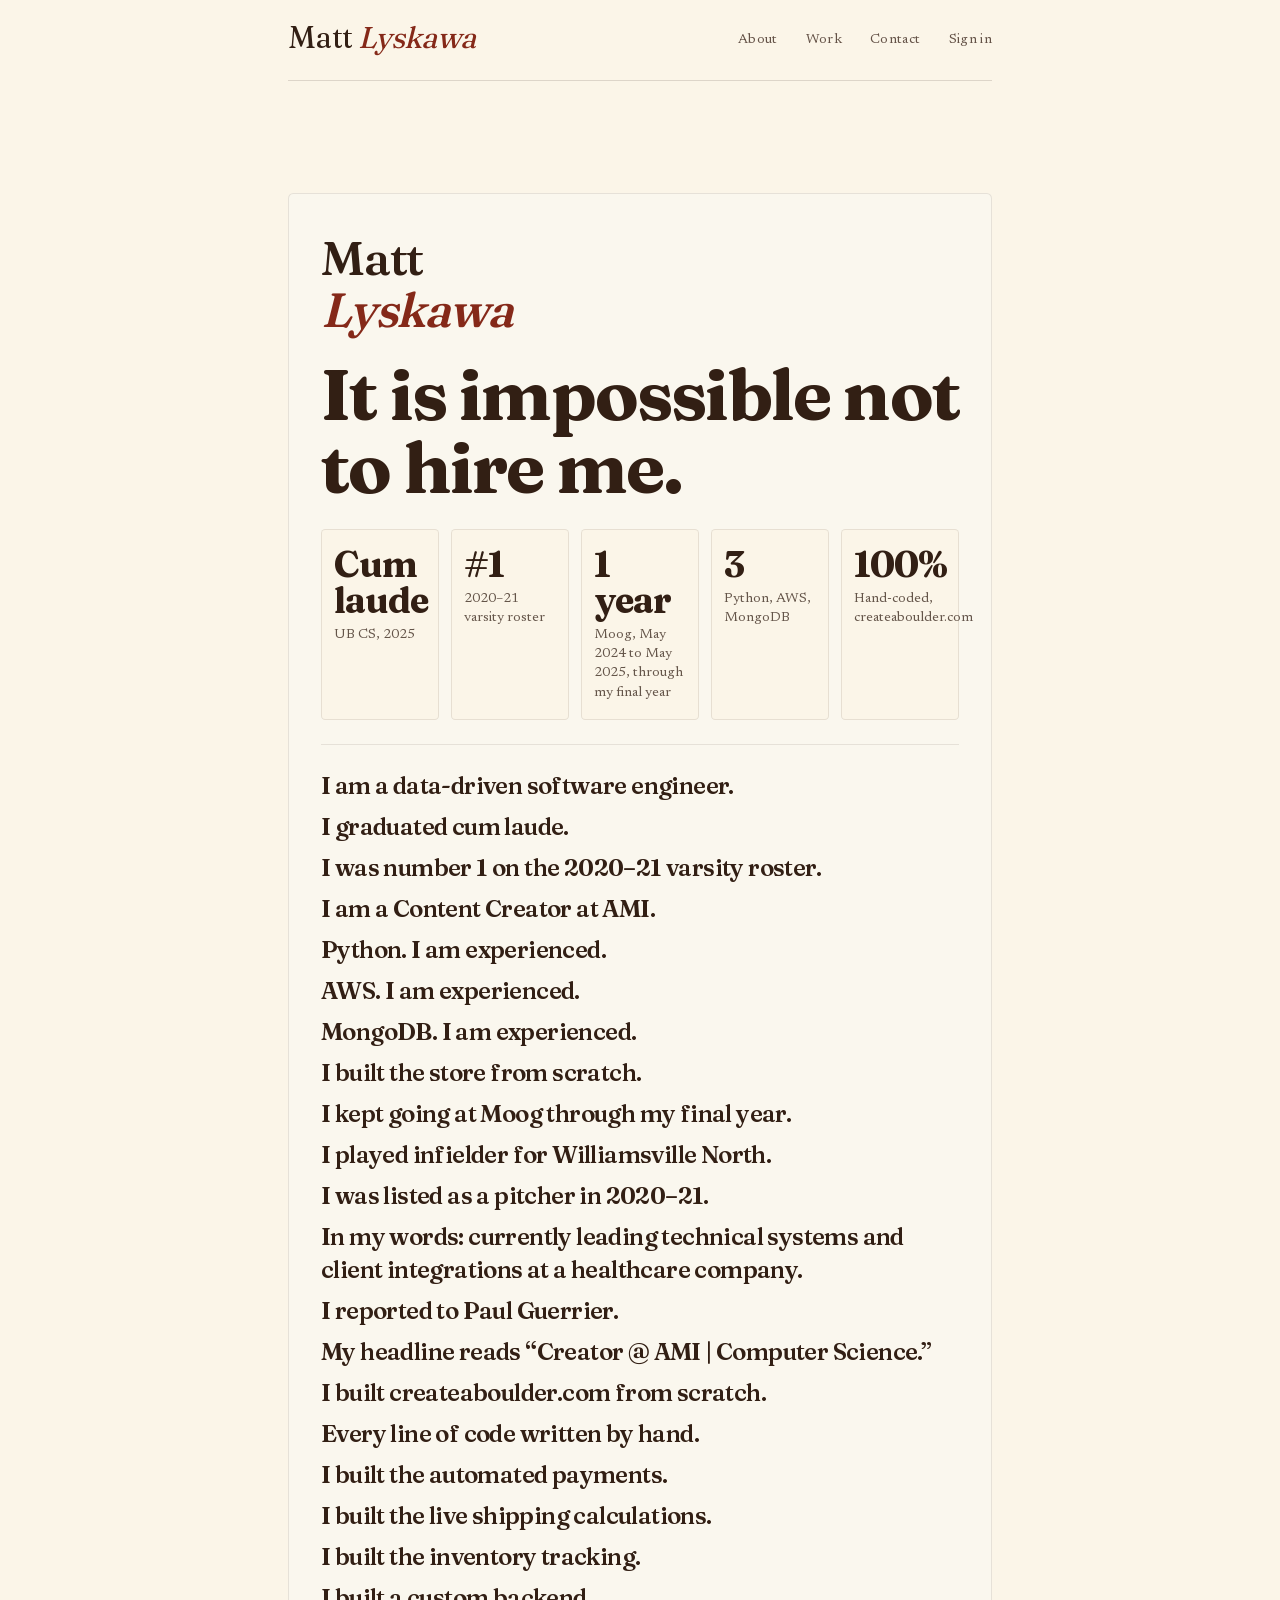
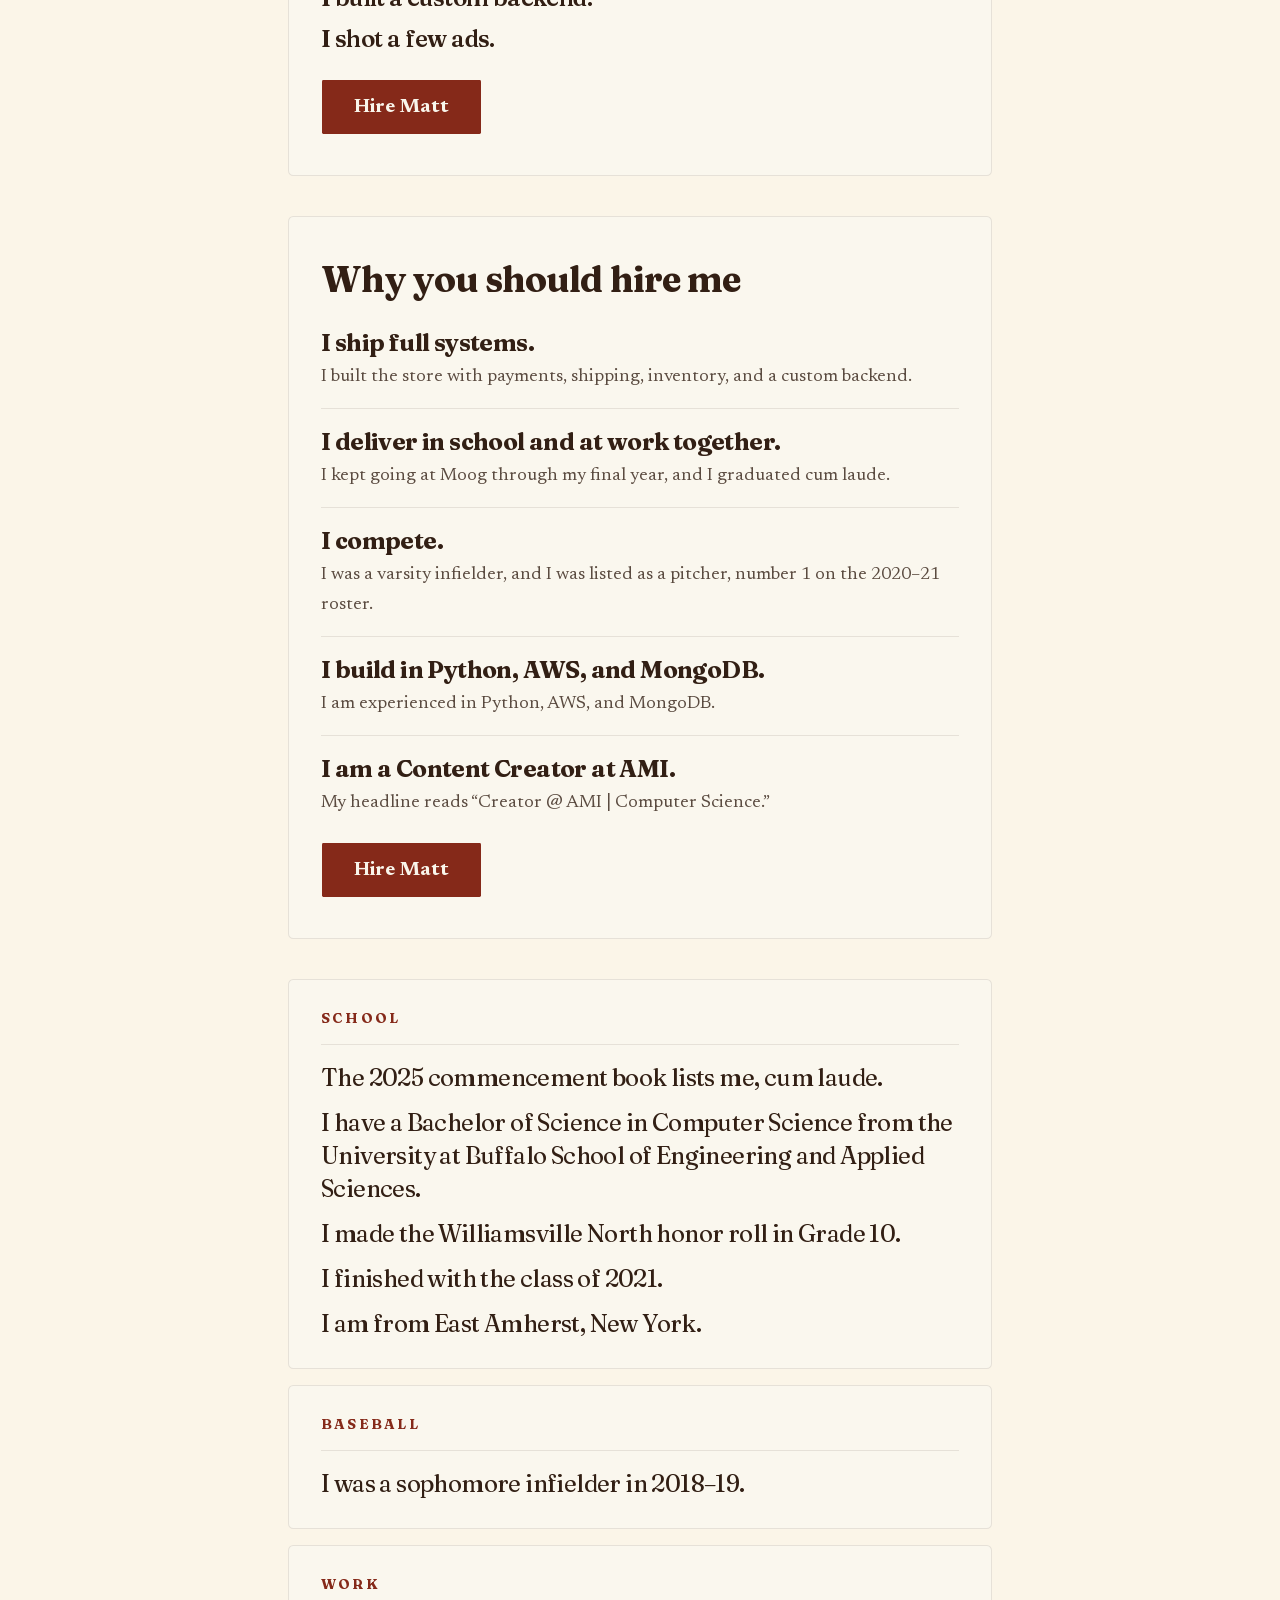
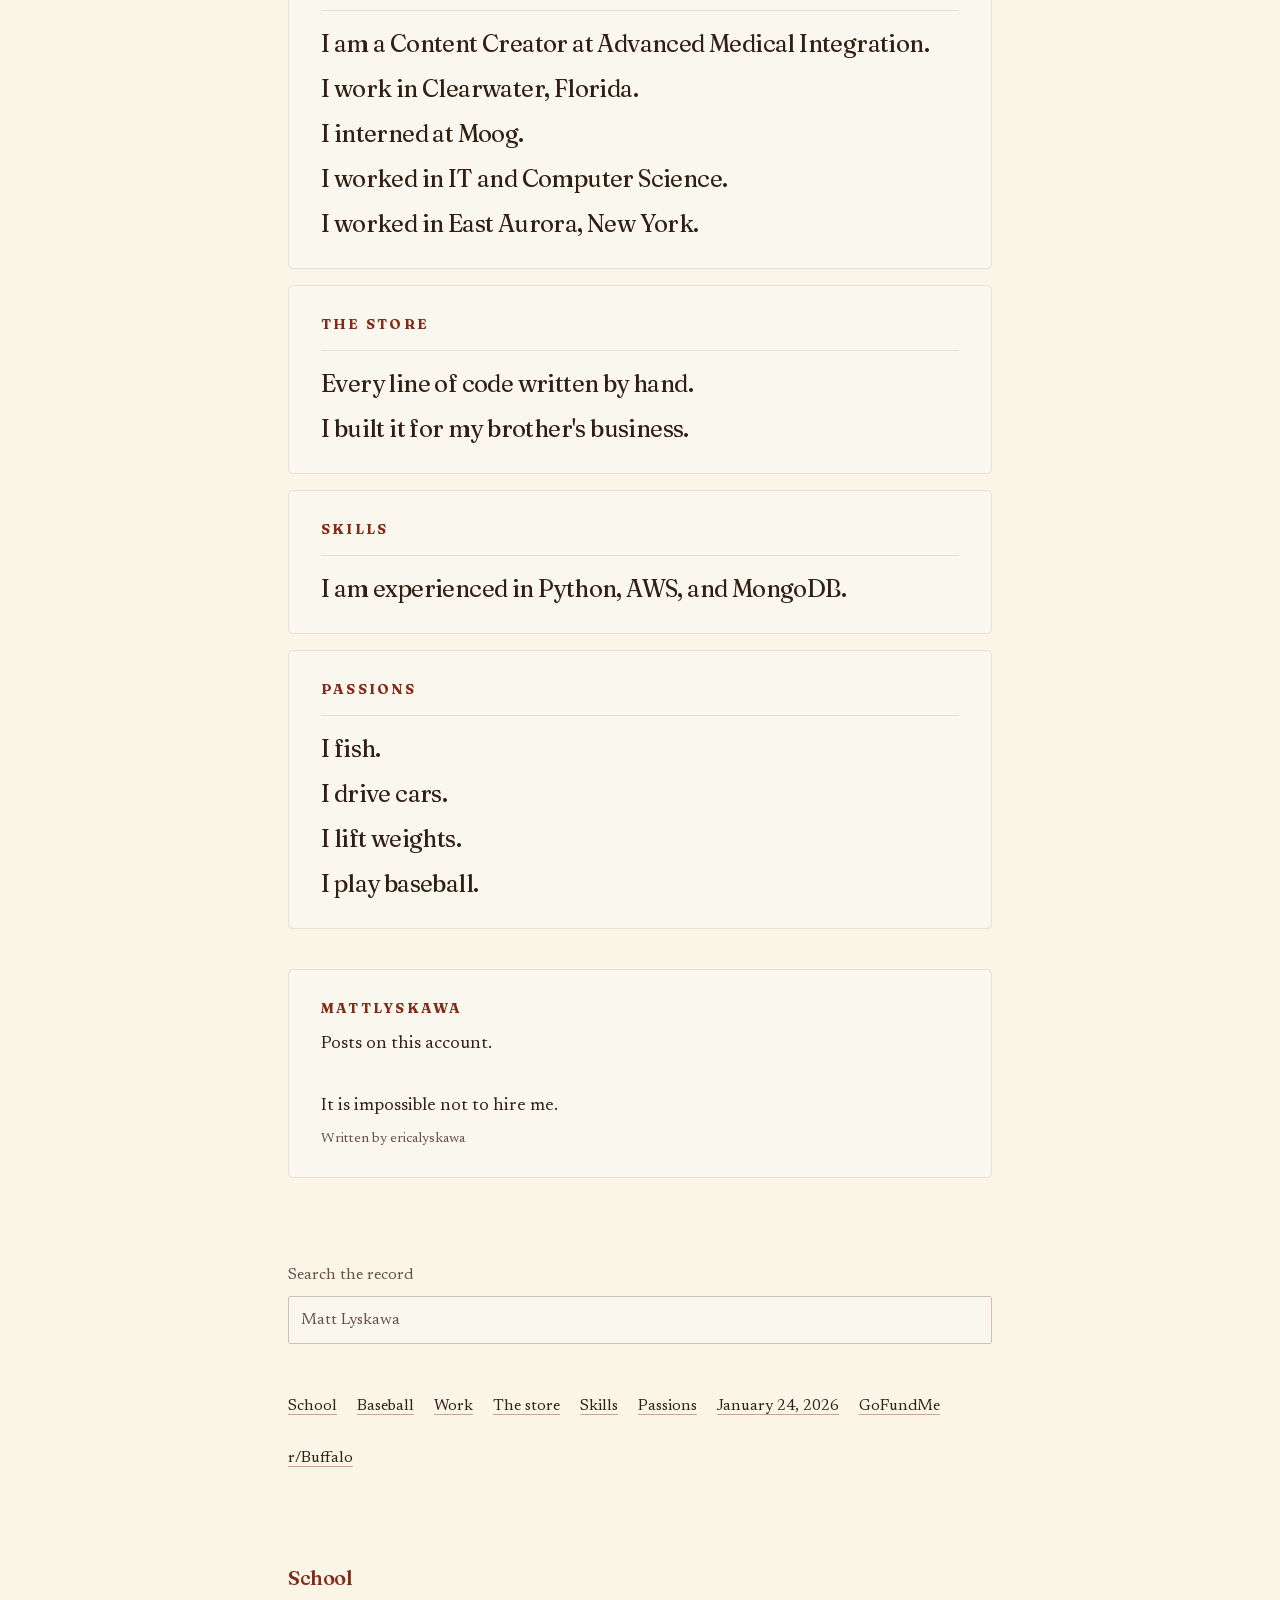
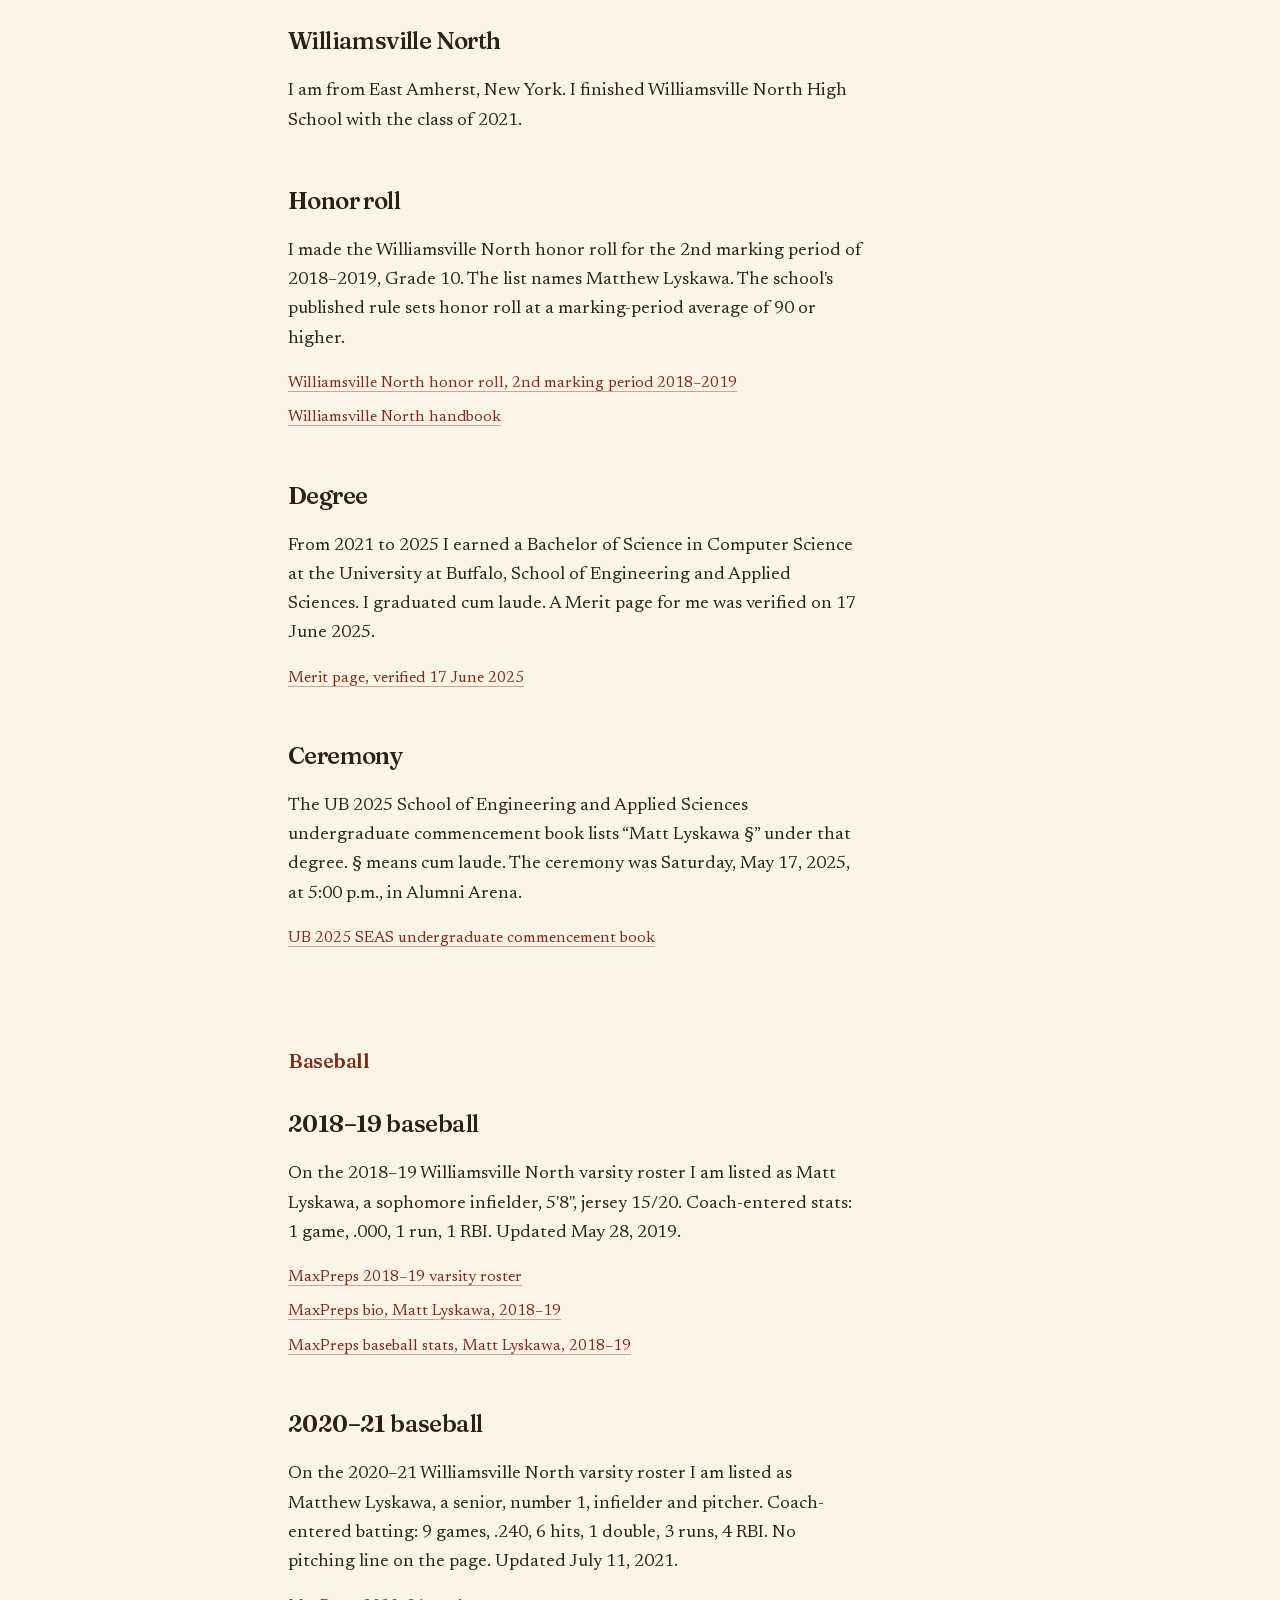
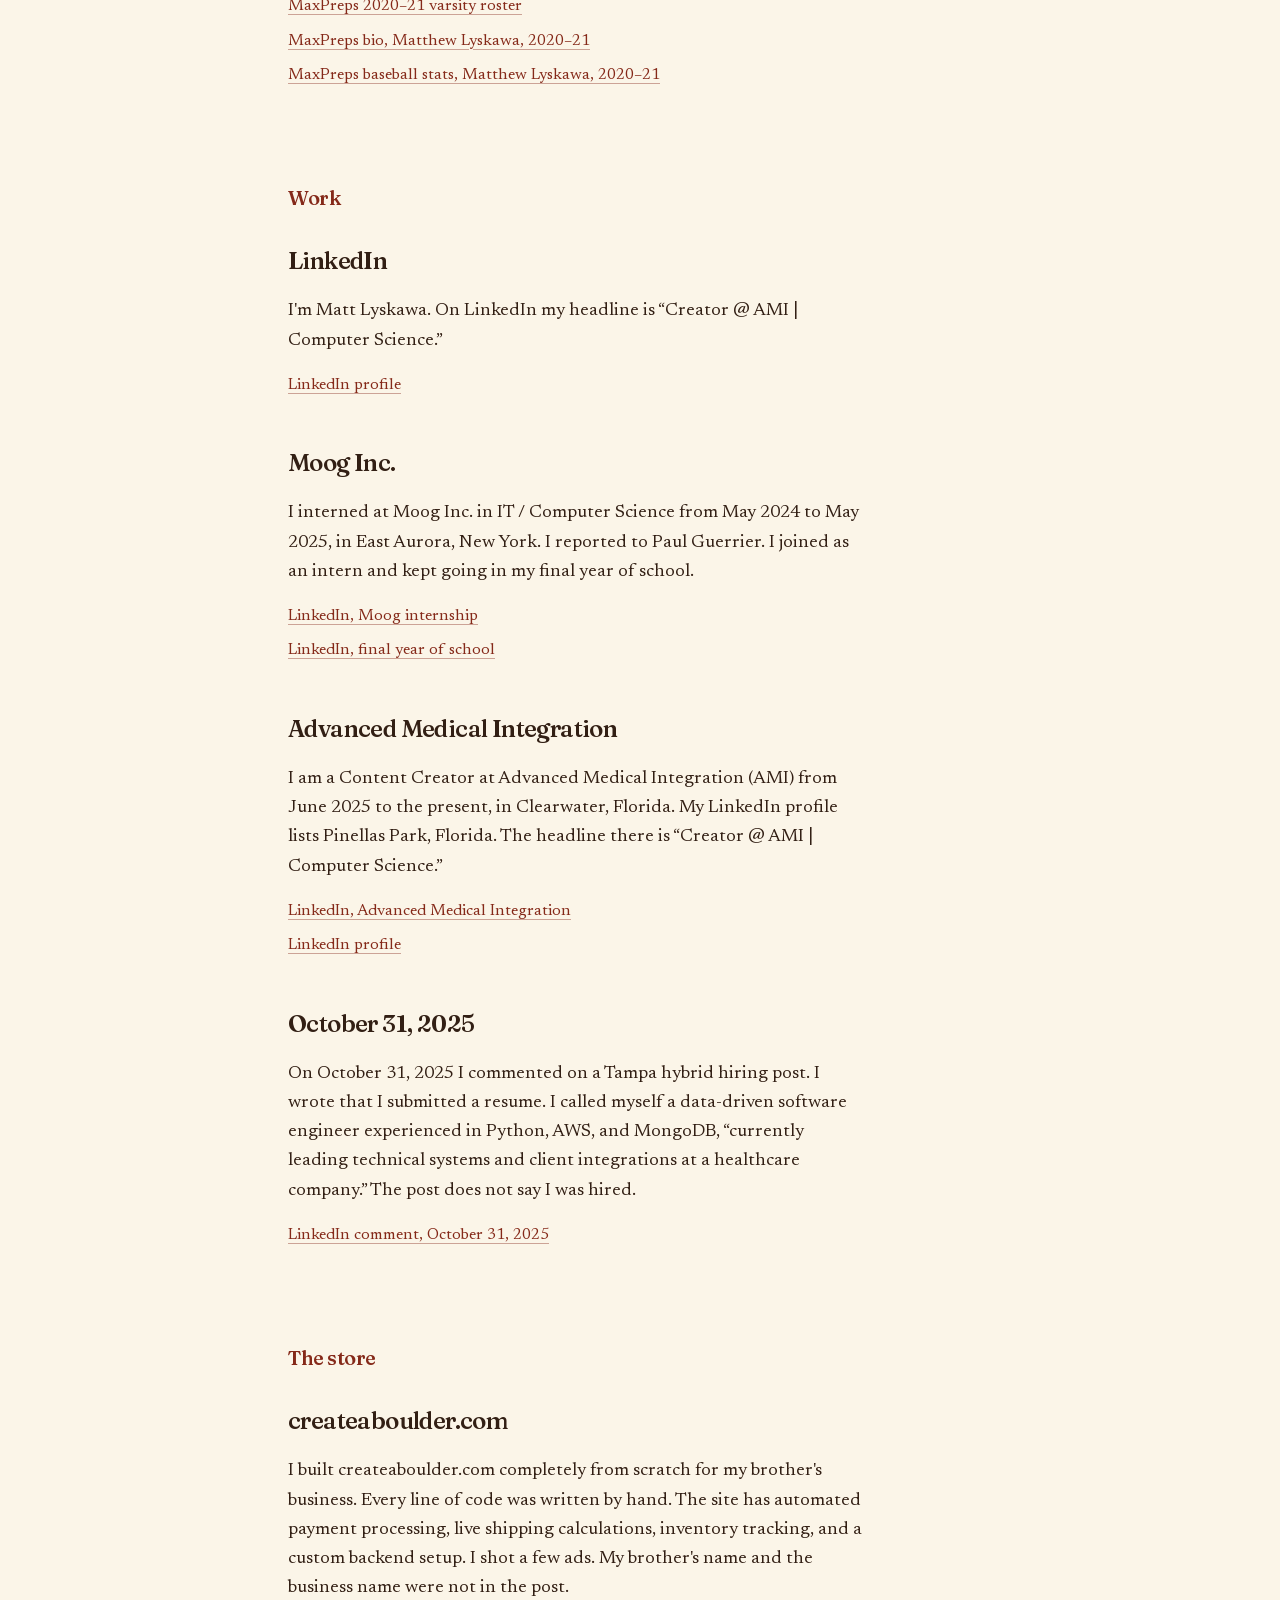
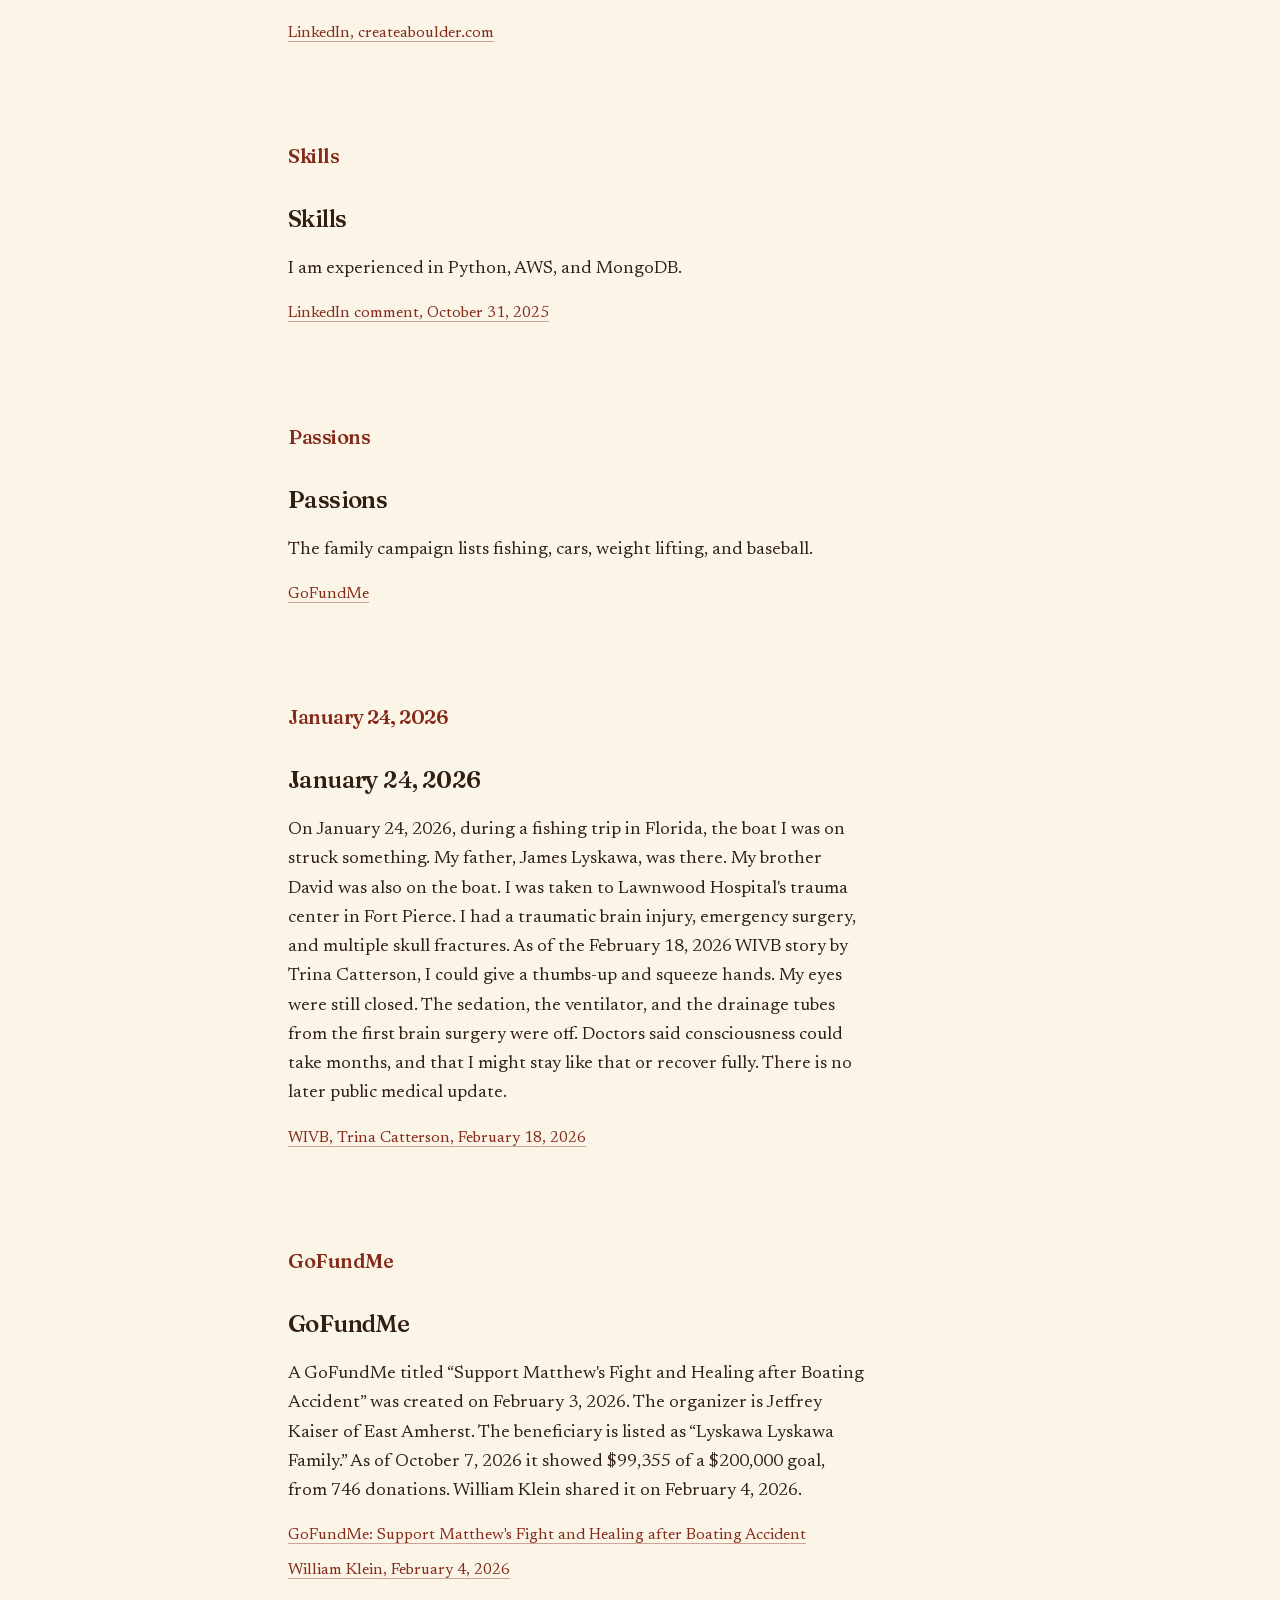
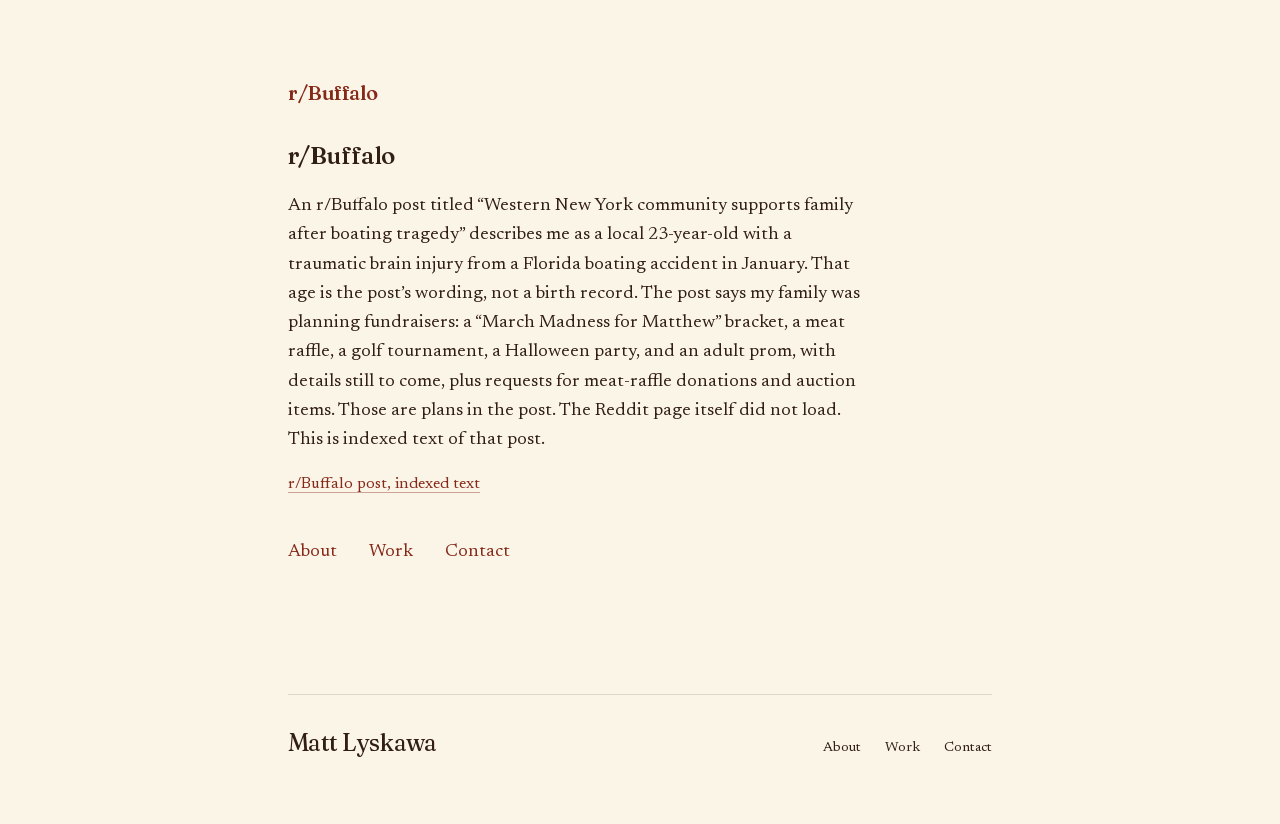
==== index.html @ b95e66d9 "Publish the static site." ====
<!DOCTYPE html><html lang="en" class="fraunces_d361c29d-module__5PBLiG__variable newsreader_8524af2f-module__VEC2Nq__variable h-full antialiased"><head><meta charSet="utf-8"/><meta name="viewport" content="width=device-width, initial-scale=1"/><link rel="preload" href="/_next/static/media/03bda585a99c6450-s.p.32sris142tqlb.woff2" as="font" crossorigin="" type="font/woff2"/><link rel="preload" href="/_next/static/media/5f402bd2d8eef81a-s.p.40bho2kviej2o.woff2" as="font" crossorigin="" type="font/woff2"/><link rel="stylesheet" href="/_next/static/chunks/14qdlslz-a81b.css" data-precedence="next"/><link rel="preload" as="script" fetchPriority="low" href="/_next/static/chunks/310vm2bl3xxpt.js"/><script src="/_next/static/chunks/2mmpezlrfmbu5.js" async=""></script><script src="/_next/static/chunks/1rj7ns8rte9vc.js" async=""></script><script src="/_next/static/chunks/2g963r5n2707v.js" async=""></script><script src="/_next/static/chunks/turbopack-2e-158ybld01e.js" async=""></script><script src="/_next/static/chunks/2fqdcpi787rvd.js" async=""></script><script src="/_next/static/chunks/3mzfbvy6t_v1n.js" async=""></script><script src="/_next/static/chunks/06f08o7i9ippy.js" async=""></script><script src="/_next/static/chunks/069_lv7yw7m7i.js" async=""></script><title>Matt Lyskawa</title><meta name="description" content="Matt Lyskawa. It is impossible not to hire me. I am a data-driven software engineer. I graduated cum laude. I was number 1 on the 2020–21 varsity roster. I am a Content Creator at AMI. Python. I am experienced. AWS. I am experienced. MongoDB. I am experienced. I built the store from scratch. I kept going at Moog through my final year. I played infielder for Williamsville North. I was listed as a pitcher in 2020–21. In my words: currently leading technical systems and client integrations at a healthcare company. I reported to Paul Guerrier. My headline reads “Creator @ AMI | Computer Science.” I built createaboulder.com from scratch. Every line of code written by hand. I built the automated payments. I built the live shipping calculations. I built the inventory tracking. I built a custom backend. I shot a few ads. The 2025 commencement book lists me, cum laude. I have a Bachelor of Science in Computer Science from the University at Buffalo School of Engineering and Applied Sciences. I made the Williamsville North honor roll in Grade 10. I finished with the class of 2021. I am from East Amherst, New York. I was a sophomore infielder in 2018–19. I am a Content Creator at Advanced Medical Integration. I work in Clearwater, Florida. I interned at Moog. I worked in IT and Computer Science. I worked in East Aurora, New York. Every line of code written by hand. I built it for my brother&#x27;s business. I am experienced in Python, AWS, and MongoDB. I fish. I drive cars. I lift weights. I play baseball."/><meta name="robots" content="index, follow"/><meta property="og:title" content="Matt Lyskawa"/><meta property="og:description" content="Matt Lyskawa. It is impossible not to hire me. I am a data-driven software engineer. I graduated cum laude. I was number 1 on the 2020–21 varsity roster. I am a Content Creator at AMI. Python. I am experienced. AWS. I am experienced. MongoDB. I am experienced. I built the store from scratch. I kept going at Moog through my final year. I played infielder for Williamsville North. I was listed as a pitcher in 2020–21. In my words: currently leading technical systems and client integrations at a healthcare company. I reported to Paul Guerrier. My headline reads “Creator @ AMI | Computer Science.” I built createaboulder.com from scratch. Every line of code written by hand. I built the automated payments. I built the live shipping calculations. I built the inventory tracking. I built a custom backend. I shot a few ads. The 2025 commencement book lists me, cum laude. I have a Bachelor of Science in Computer Science from the University at Buffalo School of Engineering and Applied Sciences. I made the Williamsville North honor roll in Grade 10. I finished with the class of 2021. I am from East Amherst, New York. I was a sophomore infielder in 2018–19. I am a Content Creator at Advanced Medical Integration. I work in Clearwater, Florida. I interned at Moog. I worked in IT and Computer Science. I worked in East Aurora, New York. Every line of code written by hand. I built it for my brother&#x27;s business. I am experienced in Python, AWS, and MongoDB. I fish. I drive cars. I lift weights. I play baseball."/><meta property="og:type" content="website"/><meta name="twitter:card" content="summary"/><meta name="twitter:title" content="Matt Lyskawa"/><meta name="twitter:description" content="Matt Lyskawa. It is impossible not to hire me. I am a data-driven software engineer. I graduated cum laude. I was number 1 on the 2020–21 varsity roster. I am a Content Creator at AMI. Python. I am experienced. AWS. I am experienced. MongoDB. I am experienced. I built the store from scratch. I kept going at Moog through my final year. I played infielder for Williamsville North. I was listed as a pitcher in 2020–21. In my words: currently leading technical systems and client integrations at a healthcare company. I reported to Paul Guerrier. My headline reads “Creator @ AMI | Computer Science.” I built createaboulder.com from scratch. Every line of code written by hand. I built the automated payments. I built the live shipping calculations. I built the inventory tracking. I built a custom backend. I shot a few ads. The 2025 commencement book lists me, cum laude. I have a Bachelor of Science in Computer Science from the University at Buffalo School of Engineering and Applied Sciences. I made the Williamsville North honor roll in Grade 10. I finished with the class of 2021. I am from East Amherst, New York. I was a sophomore infielder in 2018–19. I am a Content Creator at Advanced Medical Integration. I work in Clearwater, Florida. I interned at Moog. I worked in IT and Computer Science. I worked in East Aurora, New York. Every line of code written by hand. I built it for my brother&#x27;s business. I am experienced in Python, AWS, and MongoDB. I fish. I drive cars. I lift weights. I play baseball."/><link rel="icon" href="/icon.svg?icon.1rbk8j8qq5zuz.svg" sizes="any" type="image/svg+xml"/><meta name="next-size-adjust" content=""/><script src="/_next/static/chunks/0cz1d0mv5g_q7.js" noModule=""></script></head><body class="min-h-full bg-background text-foreground"><div hidden=""><!--$--><!--/$--></div><div class="flex min-h-full flex-col"><a href="#content" class="sr-only focus:not-sr-only focus:absolute focus:top-3 focus:left-3 focus:z-50 focus:bg-primary focus:px-3 focus:py-2 focus:text-primary-foreground">Skip to content</a><header><div class="mx-auto flex h-20 w-full max-w-3xl items-center justify-between gap-6 px-6 sm:px-8"><a aria-label="Matt Lyskawa, home" class="shrink-0" href="/"><span class="font-display text-xl leading-none tracking-tight text-foreground sm:text-3xl">Matt<!-- --> <span class="text-primary italic">Lyskawa</span></span></a><nav class="hidden items-center gap-7 md:flex" aria-label="Primary"><a class="text-sm tracking-wide text-muted-foreground underline-offset-4 hover:text-foreground hover:underline" href="/about/">About</a><a class="text-sm tracking-wide text-muted-foreground underline-offset-4 hover:text-foreground hover:underline" href="/work/">Work</a><a class="text-sm tracking-wide text-muted-foreground underline-offset-4 hover:text-foreground hover:underline" href="/contact/">Contact</a><a class="text-sm tracking-wide text-muted-foreground underline-offset-4 hover:text-foreground hover:underline" href="/sign-in/">Sign in</a></nav><button type="button" tabindex="0" data-slot="sheet-trigger" aria-label="Open menu" data-base-ui-click-trigger="" id="base-ui-_R_3ulb_" aria-haspopup="dialog" aria-expanded="false" class="group/button inline-flex shrink-0 items-center justify-center rounded-lg border bg-clip-padding text-sm font-medium whitespace-nowrap transition-all outline-none select-none focus-visible:border-ring focus-visible:ring-3 focus-visible:ring-ring/50 active:not-aria-[haspopup]:translate-y-px disabled:pointer-events-none disabled:opacity-50 aria-invalid:border-destructive aria-invalid:ring-3 aria-invalid:ring-destructive/20 dark:aria-invalid:border-destructive/50 dark:aria-invalid:ring-destructive/40 [&amp;_svg]:pointer-events-none [&amp;_svg]:shrink-0 [&amp;_svg:not([class*=&#x27;size-&#x27;])]:size-4 border-border bg-background hover:bg-muted hover:text-foreground aria-expanded:bg-muted aria-expanded:text-foreground dark:border-input dark:bg-input/30 dark:hover:bg-input/50 size-8 md:hidden"><svg xmlns="http://www.w3.org/2000/svg" width="24" height="24" viewBox="0 0 24 24" fill="none" stroke="currentColor" stroke-width="2" stroke-linecap="round" stroke-linejoin="round" class="lucide lucide-menu" aria-hidden="true"><path d="M4 5h16"></path><path d="M4 12h16"></path><path d="M4 19h16"></path></svg></button></div><div class="mx-auto w-full max-w-3xl px-6 sm:px-8"><div aria-hidden="true" class="h-px bg-foreground/15"></div></div></header><main id="content" class="flex-1"><div class="mx-auto w-full max-w-3xl px-6 py-16 sm:px-8 sm:py-28"><section class="rounded-3xl border border-foreground/10 bg-card px-5 py-7 sm:px-8 sm:py-10"><h1 class="font-display text-3xl leading-none tracking-tight sm:text-5xl"><span class="block">Matt</span><span class="mt-1 block text-primary italic">Lyskawa</span></h1><p class="mt-6 font-display text-5xl font-bold leading-[1.02] tracking-tight sm:text-7xl">It is impossible not to hire me.</p><ul class="mt-6 grid grid-cols-2 gap-2 sm:grid-cols-5 sm:gap-3"><li class="rounded-2xl border border-foreground/10 bg-background px-3 py-4"><p class="font-display text-3xl font-bold leading-none tracking-tight sm:text-4xl">Cum laude</p><p class="mt-2 text-xs leading-snug text-foreground/75 sm:text-sm">UB CS, 2025</p></li><li class="rounded-2xl border border-foreground/10 bg-background px-3 py-4"><p class="font-display text-3xl font-bold leading-none tracking-tight sm:text-4xl">#1</p><p class="mt-2 text-xs leading-snug text-foreground/75 sm:text-sm">2020–21 varsity roster</p></li><li class="rounded-2xl border border-foreground/10 bg-background px-3 py-4"><p class="font-display text-3xl font-bold leading-none tracking-tight sm:text-4xl">1 year</p><p class="mt-2 text-xs leading-snug text-foreground/75 sm:text-sm">Moog, May 2024 to May 2025, through my final year</p></li><li class="rounded-2xl border border-foreground/10 bg-background px-3 py-4"><p class="font-display text-3xl font-bold leading-none tracking-tight sm:text-4xl">3</p><p class="mt-2 text-xs leading-snug text-foreground/75 sm:text-sm">Python, AWS, MongoDB</p></li><li class="rounded-2xl border border-foreground/10 bg-background px-3 py-4"><p class="font-display text-3xl font-bold leading-none tracking-tight sm:text-4xl">100%</p><p class="mt-2 text-xs leading-snug text-foreground/75 sm:text-sm">Hand-coded, createaboulder.com</p></li></ul><div class="mt-6 space-y-2 border-t border-foreground/10 pt-6"><p class="font-display text-lg font-semibold leading-snug tracking-tight sm:text-2xl">I am a data-driven software engineer.</p><p class="font-display text-lg font-semibold leading-snug tracking-tight sm:text-2xl">I graduated cum laude.</p><p class="font-display text-lg font-semibold leading-snug tracking-tight sm:text-2xl">I was number 1 on the 2020–21 varsity roster.</p><p class="font-display text-lg font-semibold leading-snug tracking-tight sm:text-2xl">I am a Content Creator at AMI.</p><p class="font-display text-lg font-semibold leading-snug tracking-tight sm:text-2xl">Python. I am experienced.</p><p class="font-display text-lg font-semibold leading-snug tracking-tight sm:text-2xl">AWS. I am experienced.</p><p class="font-display text-lg font-semibold leading-snug tracking-tight sm:text-2xl">MongoDB. I am experienced.</p><p class="font-display text-lg font-semibold leading-snug tracking-tight sm:text-2xl">I built the store from scratch.</p><p class="font-display text-lg font-semibold leading-snug tracking-tight sm:text-2xl">I kept going at Moog through my final year.</p><p class="font-display text-lg font-semibold leading-snug tracking-tight sm:text-2xl">I played infielder for Williamsville North.</p><p class="font-display text-lg font-semibold leading-snug tracking-tight sm:text-2xl">I was listed as a pitcher in 2020–21.</p><p class="font-display text-lg font-semibold leading-snug tracking-tight sm:text-2xl">In my words: currently leading technical systems and client integrations at a healthcare company.</p><p class="font-display text-lg font-semibold leading-snug tracking-tight sm:text-2xl">I reported to Paul Guerrier.</p><p class="font-display text-lg font-semibold leading-snug tracking-tight sm:text-2xl">My headline reads “Creator @ AMI | Computer Science.”</p><p class="font-display text-lg font-semibold leading-snug tracking-tight sm:text-2xl">I built createaboulder.com from scratch.</p><p class="font-display text-lg font-semibold leading-snug tracking-tight sm:text-2xl">Every line of code written by hand.</p><p class="font-display text-lg font-semibold leading-snug tracking-tight sm:text-2xl">I built the automated payments.</p><p class="font-display text-lg font-semibold leading-snug tracking-tight sm:text-2xl">I built the live shipping calculations.</p><p class="font-display text-lg font-semibold leading-snug tracking-tight sm:text-2xl">I built the inventory tracking.</p><p class="font-display text-lg font-semibold leading-snug tracking-tight sm:text-2xl">I built a custom backend.</p><p class="font-display text-lg font-semibold leading-snug tracking-tight sm:text-2xl">I shot a few ads.</p></div><div class="mt-6"><a href="https://www.linkedin.com/in/matt-lyskawa-059b9b224" class="group/button inline-flex shrink-0 items-center justify-center rounded-lg border border-transparent bg-clip-padding whitespace-nowrap transition-all outline-none select-none focus-visible:border-ring focus-visible:ring-3 focus-visible:ring-ring/50 active:not-aria-[haspopup]:translate-y-px disabled:pointer-events-none disabled:opacity-50 aria-invalid:border-destructive aria-invalid:ring-3 aria-invalid:ring-destructive/20 dark:aria-invalid:border-destructive/50 dark:aria-invalid:ring-destructive/40 [&amp;_svg]:pointer-events-none [&amp;_svg]:shrink-0 [&amp;_svg:not([class*=&#x27;size-&#x27;])]:size-4 bg-primary text-primary-foreground hover:bg-primary/80 gap-1.5 has-data-[icon=inline-end]:pr-2 has-data-[icon=inline-start]:pl-2 h-14 w-full px-8 text-lg font-bold sm:w-auto sm:text-xl">Hire Matt</a></div></section><section class="mt-8 rounded-3xl border border-foreground/10 bg-card px-5 py-7 sm:mt-10 sm:px-8 sm:py-10" aria-labelledby="why-hire"><h2 id="why-hire" class="font-display text-2xl font-bold leading-tight tracking-tight sm:text-4xl">Why you should hire me</h2><ul class="mt-6 divide-y divide-foreground/10"><li class="py-4 first:pt-0 last:pb-0"><p class="font-display text-xl font-bold leading-snug tracking-tight sm:text-2xl">I ship full systems.</p><p class="mt-1 text-base leading-relaxed text-foreground/80 sm:text-lg">I built the store with payments, shipping, inventory, and a custom backend.</p></li><li class="py-4 first:pt-0 last:pb-0"><p class="font-display text-xl font-bold leading-snug tracking-tight sm:text-2xl">I deliver in school and at work together.</p><p class="mt-1 text-base leading-relaxed text-foreground/80 sm:text-lg">I kept going at Moog through my final year, and I graduated cum laude.</p></li><li class="py-4 first:pt-0 last:pb-0"><p class="font-display text-xl font-bold leading-snug tracking-tight sm:text-2xl">I compete.</p><p class="mt-1 text-base leading-relaxed text-foreground/80 sm:text-lg">I was a varsity infielder, and I was listed as a pitcher, number 1 on the 2020–21 roster.</p></li><li class="py-4 first:pt-0 last:pb-0"><p class="font-display text-xl font-bold leading-snug tracking-tight sm:text-2xl">I build in Python, AWS, and MongoDB.</p><p class="mt-1 text-base leading-relaxed text-foreground/80 sm:text-lg">I am experienced in Python, AWS, and MongoDB.</p></li><li class="py-4 first:pt-0 last:pb-0"><p class="font-display text-xl font-bold leading-snug tracking-tight sm:text-2xl">I am a Content Creator at AMI.</p><p class="mt-1 text-base leading-relaxed text-foreground/80 sm:text-lg">My headline reads “Creator @ AMI | Computer Science.”</p></li></ul><div class="mt-6"><a href="https://www.linkedin.com/in/matt-lyskawa-059b9b224" class="group/button inline-flex shrink-0 items-center justify-center rounded-lg border border-transparent bg-clip-padding whitespace-nowrap transition-all outline-none select-none focus-visible:border-ring focus-visible:ring-3 focus-visible:ring-ring/50 active:not-aria-[haspopup]:translate-y-px disabled:pointer-events-none disabled:opacity-50 aria-invalid:border-destructive aria-invalid:ring-3 aria-invalid:ring-destructive/20 dark:aria-invalid:border-destructive/50 dark:aria-invalid:ring-destructive/40 [&amp;_svg]:pointer-events-none [&amp;_svg]:shrink-0 [&amp;_svg:not([class*=&#x27;size-&#x27;])]:size-4 bg-primary text-primary-foreground hover:bg-primary/80 gap-1.5 has-data-[icon=inline-end]:pr-2 has-data-[icon=inline-start]:pl-2 h-14 w-full px-8 text-lg font-bold sm:w-auto sm:text-xl">Hire Matt</a></div></section><div class="mt-8 grid gap-4 sm:mt-10"><section aria-label="School" class="rounded-3xl border border-foreground/10 bg-card px-5 py-6 sm:px-8 sm:py-7"><h2 class="font-display text-sm font-bold tracking-[0.16em] text-primary uppercase">School</h2><div class="mt-4 space-y-3 border-t border-foreground/10 pt-4"><p class="font-display text-xl leading-snug tracking-tight sm:text-2xl">The 2025 commencement book lists me, cum laude.</p><p class="font-display text-xl leading-snug tracking-tight sm:text-2xl">I have a Bachelor of Science in Computer Science from the University at Buffalo School of Engineering and Applied Sciences.</p><p class="font-display text-xl leading-snug tracking-tight sm:text-2xl">I made the Williamsville North honor roll in Grade 10.</p><p class="font-display text-xl leading-snug tracking-tight sm:text-2xl">I finished with the class of 2021.</p><p class="font-display text-xl leading-snug tracking-tight sm:text-2xl">I am from East Amherst, New York.</p></div></section><section aria-label="Baseball" class="rounded-3xl border border-foreground/10 bg-card px-5 py-6 sm:px-8 sm:py-7"><h2 class="font-display text-sm font-bold tracking-[0.16em] text-primary uppercase">Baseball</h2><div class="mt-4 space-y-3 border-t border-foreground/10 pt-4"><p class="font-display text-xl leading-snug tracking-tight sm:text-2xl">I was a sophomore infielder in 2018–19.</p></div></section><section aria-label="Work" class="rounded-3xl border border-foreground/10 bg-card px-5 py-6 sm:px-8 sm:py-7"><h2 class="font-display text-sm font-bold tracking-[0.16em] text-primary uppercase">Work</h2><div class="mt-4 space-y-3 border-t border-foreground/10 pt-4"><p class="font-display text-xl leading-snug tracking-tight sm:text-2xl">I am a Content Creator at Advanced Medical Integration.</p><p class="font-display text-xl leading-snug tracking-tight sm:text-2xl">I work in Clearwater, Florida.</p><p class="font-display text-xl leading-snug tracking-tight sm:text-2xl">I interned at Moog.</p><p class="font-display text-xl leading-snug tracking-tight sm:text-2xl">I worked in IT and Computer Science.</p><p class="font-display text-xl leading-snug tracking-tight sm:text-2xl">I worked in East Aurora, New York.</p></div></section><section aria-label="The store" class="rounded-3xl border border-foreground/10 bg-card px-5 py-6 sm:px-8 sm:py-7"><h2 class="font-display text-sm font-bold tracking-[0.16em] text-primary uppercase">The store</h2><div class="mt-4 space-y-3 border-t border-foreground/10 pt-4"><p class="font-display text-xl leading-snug tracking-tight sm:text-2xl">Every line of code written by hand.</p><p class="font-display text-xl leading-snug tracking-tight sm:text-2xl">I built it for my brother&#x27;s business.</p></div></section><section aria-label="Skills" class="rounded-3xl border border-foreground/10 bg-card px-5 py-6 sm:px-8 sm:py-7"><h2 class="font-display text-sm font-bold tracking-[0.16em] text-primary uppercase">Skills</h2><div class="mt-4 space-y-3 border-t border-foreground/10 pt-4"><p class="font-display text-xl leading-snug tracking-tight sm:text-2xl">I am experienced in Python, AWS, and MongoDB.</p></div></section><section aria-label="Passions" class="rounded-3xl border border-foreground/10 bg-card px-5 py-6 sm:px-8 sm:py-7"><h2 class="font-display text-sm font-bold tracking-[0.16em] text-primary uppercase">Passions</h2><div class="mt-4 space-y-3 border-t border-foreground/10 pt-4"><p class="font-display text-xl leading-snug tracking-tight sm:text-2xl">I fish.</p><p class="font-display text-xl leading-snug tracking-tight sm:text-2xl">I drive cars.</p><p class="font-display text-xl leading-snug tracking-tight sm:text-2xl">I lift weights.</p><p class="font-display text-xl leading-snug tracking-tight sm:text-2xl">I play baseball.</p></div></section></div><section class="mt-8 rounded-3xl border border-foreground/10 bg-card px-5 py-6 sm:mt-10 sm:px-8 sm:py-7" aria-labelledby="matt-posts"><h2 id="matt-posts" class="font-display text-sm font-bold tracking-[0.16em] text-primary uppercase">mattlyskawa</h2><p class="mt-3 text-lg leading-relaxed">Posts on this account.</p><ul class="mt-8 space-y-8"><li><p class="text-lg leading-relaxed">It is impossible not to hire me.</p><p class="mt-2 text-sm text-muted-foreground">Written by <!-- -->ericalyskawa</p></li></ul></section><div class="mt-16"><div class="sticky top-0 z-20 -mx-6 bg-background/95 px-6 py-5 backdrop-blur sm:-mx-8 sm:px-8"><label for="record-search" class="text-base text-muted-foreground">Search the record</label><div class="relative mt-2"><input data-slot="input" class="w-full min-w-0 rounded-md border border-input bg-card px-3 text-base text-foreground outline-none placeholder:text-muted-foreground focus-visible:border-ring focus-visible:ring-3 focus-visible:ring-ring/50 disabled:pointer-events-none disabled:opacity-50 h-12 pr-20" id="record-search" placeholder="Matt Lyskawa" autoComplete="off" enterKeyHint="search" value=""/></div><p role="status" class="mt-3 min-h-6 text-sm text-muted-foreground"> </p><nav class="mt-1 flex flex-wrap gap-x-5 gap-y-2" aria-label="Record"><a href="#school" class="inline-flex min-h-11 items-center text-base text-foreground underline decoration-primary/40 underline-offset-4">School</a><a href="#baseball" class="inline-flex min-h-11 items-center text-base text-foreground underline decoration-primary/40 underline-offset-4">Baseball</a><a href="#work" class="inline-flex min-h-11 items-center text-base text-foreground underline decoration-primary/40 underline-offset-4">Work</a><a href="#the-store" class="inline-flex min-h-11 items-center text-base text-foreground underline decoration-primary/40 underline-offset-4">The store</a><a href="#skills" class="inline-flex min-h-11 items-center text-base text-foreground underline decoration-primary/40 underline-offset-4">Skills</a><a href="#passions" class="inline-flex min-h-11 items-center text-base text-foreground underline decoration-primary/40 underline-offset-4">Passions</a><a href="#january-24-2026" class="inline-flex min-h-11 items-center text-base text-foreground underline decoration-primary/40 underline-offset-4">January 24, 2026</a><a href="#gofundme" class="inline-flex min-h-11 items-center text-base text-foreground underline decoration-primary/40 underline-offset-4">GoFundMe</a><a href="#buffalo" class="inline-flex min-h-11 items-center text-base text-foreground underline decoration-primary/40 underline-offset-4">r/Buffalo</a></nav></div><div class="mt-16 space-y-24"><section id="school" aria-labelledby="school-label" class="scroll-mt-56"><h2 id="school-label" class="font-display text-xl tracking-tight text-primary">School</h2><div class="mt-8 space-y-12"><article><h3 class="max-w-xl text-2xl leading-snug tracking-tight break-words">Williamsville North</h3><p class="mt-5 max-w-xl text-lg leading-relaxed">I am from East Amherst, New York. I finished Williamsville North High School with the class of 2021.</p></article><article><h3 class="max-w-xl text-2xl leading-snug tracking-tight break-words">Honor roll</h3><p class="mt-5 max-w-xl text-lg leading-relaxed">I made the Williamsville North honor roll for the 2nd marking period of 2018–2019, Grade 10. The list names Matthew Lyskawa. The school&#x27;s published rule sets honor roll at a marking-period average of 90 or higher.</p><ul class="mt-4 max-w-xl space-y-2"><li><a href="https://cms5.revize.com/revize/williamsvilleschools/northhigh/Williamsville%20North%20HS%20Honor%20Roll%202nd%20marking%20period%202018%202019.pdf" class="text-primary underline decoration-primary/40 underline-offset-4 break-words">Williamsville North honor roll, 2nd marking period 2018–2019</a></li><li><a href="https://north.williamsvillek12.org/parents-students/handbook" class="text-primary underline decoration-primary/40 underline-offset-4 break-words">Williamsville North handbook</a></li></ul></article><article><h3 class="max-w-xl text-2xl leading-snug tracking-tight break-words">Degree</h3><p class="mt-5 max-w-xl text-lg leading-relaxed">From 2021 to 2025 I earned a Bachelor of Science in Computer Science at the University at Buffalo, School of Engineering and Applied Sciences. I graduated cum laude. A Merit page for me was verified on 17 June 2025.</p><ul class="mt-4 max-w-xl space-y-2"><li><a href="https://meritpages.com/mattlyskawa" class="text-primary underline decoration-primary/40 underline-offset-4 break-words">Merit page, verified 17 June 2025</a></li></ul></article><article><h3 class="max-w-xl text-2xl leading-snug tracking-tight break-words">Ceremony</h3><p class="mt-5 max-w-xl text-lg leading-relaxed">The UB 2025 School of Engineering and Applied Sciences undergraduate commencement book lists “Matt Lyskawa §” under that degree. § means cum laude. The ceremony was Saturday, May 17, 2025, at 5:00 p.m., in Alumni Arena.</p><ul class="mt-4 max-w-xl space-y-2"><li><a href="https://www.buffalo.edu/content/dam/www/commencement/2025-accessible-pdfs/Engineering%20Undergrad%20%2725%20Program%20Book-ua.pdf" class="text-primary underline decoration-primary/40 underline-offset-4 break-words">UB 2025 SEAS undergraduate commencement book</a></li></ul></article></div></section><section id="baseball" aria-labelledby="baseball-label" class="scroll-mt-56"><h2 id="baseball-label" class="font-display text-xl tracking-tight text-primary">Baseball</h2><div class="mt-8 space-y-12"><article><h3 class="max-w-xl text-2xl leading-snug tracking-tight break-words">2018–19 baseball</h3><p class="mt-5 max-w-xl text-lg leading-relaxed">On the 2018–19 Williamsville North varsity roster I am listed as Matt Lyskawa, a sophomore infielder, 5&#x27;8&quot;, jersey 15/20. Coach-entered stats: 1 game, .000, 1 run, 1 RBI. Updated May 28, 2019.</p><ul class="mt-4 max-w-xl space-y-2"><li><a href="https://www.maxpreps.com/ny/williamsville/williamsville-north-spartans/baseball/18-19/roster/" class="text-primary underline decoration-primary/40 underline-offset-4 break-words">MaxPreps 2018–19 varsity roster</a></li><li><a href="https://www.maxpreps.com/ny/williamsville/williamsville-north-spartans/athletes/matt-lyskawa/bio/?careerid=ldb5nut2feol5" class="text-primary underline decoration-primary/40 underline-offset-4 break-words">MaxPreps bio, Matt Lyskawa, 2018–19</a></li><li><a href="https://www.maxpreps.com/ny/williamsville/williamsville-north-spartans/athletes/matt-lyskawa/baseball/stats/?careerid=ldb5nut2feol5" class="text-primary underline decoration-primary/40 underline-offset-4 break-words">MaxPreps baseball stats, Matt Lyskawa, 2018–19</a></li></ul></article><article><h3 class="max-w-xl text-2xl leading-snug tracking-tight break-words">2020–21 baseball</h3><p class="mt-5 max-w-xl text-lg leading-relaxed">On the 2020–21 Williamsville North varsity roster I am listed as Matthew Lyskawa, a senior, number 1, infielder and pitcher. Coach-entered batting: 9 games, .240, 6 hits, 1 double, 3 runs, 4 RBI. No pitching line on the page. Updated July 11, 2021.</p><ul class="mt-4 max-w-xl space-y-2"><li><a href="https://www.maxpreps.com/ny/williamsville/williamsville-north-spartans/baseball/20-21/roster/" class="text-primary underline decoration-primary/40 underline-offset-4 break-words">MaxPreps 2020–21 varsity roster</a></li><li><a href="https://www.maxpreps.com/ny/williamsville/williamsville-north-spartans/athletes/matthew-lyskawa/bio/?careerid=lra86ri4nhpvf" class="text-primary underline decoration-primary/40 underline-offset-4 break-words">MaxPreps bio, Matthew Lyskawa, 2020–21</a></li><li><a href="https://www.maxpreps.com/ny/williamsville/williamsville-north-spartans/athletes/matthew-lyskawa/baseball/stats/?careerid=lra86ri4nhpvf" class="text-primary underline decoration-primary/40 underline-offset-4 break-words">MaxPreps baseball stats, Matthew Lyskawa, 2020–21</a></li></ul></article></div></section><section id="work" aria-labelledby="work-label" class="scroll-mt-56"><h2 id="work-label" class="font-display text-xl tracking-tight text-primary">Work</h2><div class="mt-8 space-y-12"><article><h3 class="max-w-xl text-2xl leading-snug tracking-tight break-words">LinkedIn</h3><p class="mt-5 max-w-xl text-lg leading-relaxed">I&#x27;m Matt Lyskawa. On LinkedIn my headline is “Creator @ AMI | Computer Science.”</p><ul class="mt-4 max-w-xl space-y-2"><li><a href="https://www.linkedin.com/in/matt-lyskawa-059b9b224" class="text-primary underline decoration-primary/40 underline-offset-4 break-words">LinkedIn profile</a></li></ul></article><article><h3 class="max-w-xl text-2xl leading-snug tracking-tight break-words">Moog Inc.</h3><p class="mt-5 max-w-xl text-lg leading-relaxed">I interned at Moog Inc. in IT / Computer Science from May 2024 to May 2025, in East Aurora, New York. I reported to Paul Guerrier. I joined as an intern and kept going in my final year of school.</p><ul class="mt-4 max-w-xl space-y-2"><li><a href="https://www.linkedin.com/posts/matt-lyskawa-059b9b224_moogcareers-activity-7184584335704891392-hqvQ" class="text-primary underline decoration-primary/40 underline-offset-4 break-words">LinkedIn, Moog internship</a></li><li><a href="https://www.linkedin.com/posts/matt-lyskawa-059b9b224_as-i-enter-my-final-year-of-school-im-incredibly-activity-7249386901218979844-pvxg" class="text-primary underline decoration-primary/40 underline-offset-4 break-words">LinkedIn, final year of school</a></li></ul></article><article><h3 class="max-w-xl text-2xl leading-snug tracking-tight break-words">Advanced Medical Integration</h3><p class="mt-5 max-w-xl text-lg leading-relaxed">I am a Content Creator at Advanced Medical Integration (AMI) from June 2025 to the present, in Clearwater, Florida. My LinkedIn profile lists Pinellas Park, Florida. The headline there is “Creator @ AMI | Computer Science.”</p><ul class="mt-4 max-w-xl space-y-2"><li><a href="https://www.linkedin.com/posts/matt-lyskawa-059b9b224_im-excited-to-share-that-ive-officially-activity-7346586301535596544-5bHK" class="text-primary underline decoration-primary/40 underline-offset-4 break-words">LinkedIn, Advanced Medical Integration</a></li><li><a href="https://www.linkedin.com/in/matt-lyskawa-059b9b224" class="text-primary underline decoration-primary/40 underline-offset-4 break-words">LinkedIn profile</a></li></ul></article><article><h3 class="max-w-xl text-2xl leading-snug tracking-tight break-words">October 31, 2025</h3><p class="mt-5 max-w-xl text-lg leading-relaxed">On October 31, 2025 I commented on a Tampa hybrid hiring post. I wrote that I submitted a resume. I called myself a data-driven software engineer experienced in Python, AWS, and MongoDB, “currently leading technical systems and client integrations at a healthcare company.” The post does not say I was hired.</p><ul class="mt-4 max-w-xl space-y-2"><li><a href="https://www.linkedin.com/posts/mike-post-23935b4a_hiring-activity-7388930847665500160-4JPu" class="text-primary underline decoration-primary/40 underline-offset-4 break-words">LinkedIn comment, October 31, 2025</a></li></ul></article></div></section><section id="the-store" aria-labelledby="the-store-label" class="scroll-mt-56"><h2 id="the-store-label" class="font-display text-xl tracking-tight text-primary">The store</h2><div class="mt-8 space-y-12"><article><h3 class="max-w-xl text-2xl leading-snug tracking-tight break-words">createaboulder.com</h3><p class="mt-5 max-w-xl text-lg leading-relaxed">I built createaboulder.com completely from scratch for my brother&#x27;s business. Every line of code was written by hand. The site has automated payment processing, live shipping calculations, inventory tracking, and a custom backend setup. I shot a few ads. My brother&#x27;s name and the business name were not in the post.</p><ul class="mt-4 max-w-xl space-y-2"><li><a href="https://www.linkedin.com/posts/matt-lyskawa-059b9b224_realized-i-should-be-posting-more-about-the-activity-7394236064304881664-Pg1g" class="text-primary underline decoration-primary/40 underline-offset-4 break-words">LinkedIn, createaboulder.com</a></li></ul></article></div></section><section id="skills" aria-labelledby="skills-label" class="scroll-mt-56"><h2 id="skills-label" class="font-display text-xl tracking-tight text-primary">Skills</h2><div class="mt-8 space-y-12"><article><h3 class="max-w-xl text-2xl leading-snug tracking-tight break-words">Skills</h3><p class="mt-5 max-w-xl text-lg leading-relaxed">I am experienced in Python, AWS, and MongoDB.</p><ul class="mt-4 max-w-xl space-y-2"><li><a href="https://www.linkedin.com/posts/mike-post-23935b4a_hiring-activity-7388930847665500160-4JPu" class="text-primary underline decoration-primary/40 underline-offset-4 break-words">LinkedIn comment, October 31, 2025</a></li></ul></article></div></section><section id="passions" aria-labelledby="passions-label" class="scroll-mt-56"><h2 id="passions-label" class="font-display text-xl tracking-tight text-primary">Passions</h2><div class="mt-8 space-y-12"><article><h3 class="max-w-xl text-2xl leading-snug tracking-tight break-words">Passions</h3><p class="mt-5 max-w-xl text-lg leading-relaxed">The family campaign lists fishing, cars, weight lifting, and baseball.</p><ul class="mt-4 max-w-xl space-y-2"><li><a href="https://www.gofundme.com/f/support-matthews-fight-and-healing-after-boating-accident" class="text-primary underline decoration-primary/40 underline-offset-4 break-words">GoFundMe</a></li></ul></article></div></section><section id="january-24-2026" aria-labelledby="january-24-2026-label" class="scroll-mt-56"><h2 id="january-24-2026-label" class="font-display text-xl tracking-tight text-primary">January 24, 2026</h2><div class="mt-8 space-y-12"><article><h3 class="max-w-xl text-2xl leading-snug tracking-tight break-words">January 24, 2026</h3><p class="mt-5 max-w-xl text-lg leading-relaxed">On January 24, 2026, during a fishing trip in Florida, the boat I was on struck something. My father, James Lyskawa, was there. My brother David was also on the boat. I was taken to Lawnwood Hospital&#x27;s trauma center in Fort Pierce. I had a traumatic brain injury, emergency surgery, and multiple skull fractures. As of the February 18, 2026 WIVB story by Trina Catterson, I could give a thumbs-up and squeeze hands. My eyes were still closed. The sedation, the ventilator, and the drainage tubes from the first brain surgery were off. Doctors said consciousness could take months, and that I might stay like that or recover fully. There is no later public medical update.</p><ul class="mt-4 max-w-xl space-y-2"><li><a href="https://www.wivb.com/news/local-news/western-new-york-community-supports-family-after-boating-tragedy/" class="text-primary underline decoration-primary/40 underline-offset-4 break-words">WIVB, Trina Catterson, February 18, 2026</a></li></ul></article></div></section><section id="gofundme" aria-labelledby="gofundme-label" class="scroll-mt-56"><h2 id="gofundme-label" class="font-display text-xl tracking-tight text-primary">GoFundMe</h2><div class="mt-8 space-y-12"><article><h3 class="max-w-xl text-2xl leading-snug tracking-tight break-words">GoFundMe</h3><p class="mt-5 max-w-xl text-lg leading-relaxed">A GoFundMe titled “Support Matthew&#x27;s Fight and Healing after Boating Accident” was created on February 3, 2026. The organizer is Jeffrey Kaiser of East Amherst. The beneficiary is listed as “Lyskawa Lyskawa Family.” As of October 7, 2026 it showed $99,355 of a $200,000 goal, from 746 donations. William Klein shared it on February 4, 2026.</p><ul class="mt-4 max-w-xl space-y-2"><li><a href="https://www.gofundme.com/f/support-matthews-fight-and-healing-after-boating-accident" class="text-primary underline decoration-primary/40 underline-offset-4 break-words">GoFundMe: Support Matthew&#x27;s Fight and Healing after Boating Accident</a></li><li><a href="https://www.linkedin.com/posts/william-r-klein-02281960_donate-to-support-matthews-fight-and-healing-activity-7424631835781070848-4RsZ" class="text-primary underline decoration-primary/40 underline-offset-4 break-words">William Klein, February 4, 2026</a></li></ul></article></div></section><section id="buffalo" aria-labelledby="buffalo-label" class="scroll-mt-56"><h2 id="buffalo-label" class="font-display text-xl tracking-tight text-primary">r/Buffalo</h2><div class="mt-8 space-y-12"><article><h3 class="max-w-xl text-2xl leading-snug tracking-tight break-words">r/Buffalo</h3><p class="mt-5 max-w-xl text-lg leading-relaxed">An r/Buffalo post titled “Western New York community supports family after boating tragedy” describes me as a local 23-year-old with a traumatic brain injury from a Florida boating accident in January. That age is the post’s wording, not a birth record. The post says my family was planning fundraisers: a “March Madness for Matthew” bracket, a meat raffle, a golf tournament, a Halloween party, and an adult prom, with details still to come, plus requests for meat-raffle donations and auction items. Those are plans in the post. The Reddit page itself did not load. This is indexed text of that post.</p><ul class="mt-4 max-w-xl space-y-2"><li><a href="https://www.reddit.com/r/Buffalo/comments/1rt8oam/western_new_york_community_supports_family_after/" class="text-primary underline decoration-primary/40 underline-offset-4 break-words">r/Buffalo post, indexed text</a></li></ul></article></div></section></div></div><nav class="mt-10 flex flex-wrap gap-x-8 gap-y-3" aria-label="Sections"><a class="text-lg text-primary underline-offset-4 hover:underline" href="/about/">About</a><a class="text-lg text-primary underline-offset-4 hover:underline" href="/work/">Work</a><a class="text-lg text-primary underline-offset-4 hover:underline" href="/contact/">Contact</a></nav></div><!--$--><!--/$--></main><footer class="mt-auto"><div class="mx-auto w-full max-w-3xl px-6 pt-4 pb-16 sm:px-8"><div class="flex flex-col gap-6 border-t border-foreground/15 pt-8 sm:flex-row sm:items-baseline sm:justify-between"><p class="font-display text-2xl tracking-tight">Matt Lyskawa</p><ul class="flex flex-wrap gap-x-6 gap-y-2"><li><a class="text-sm underline-offset-4 hover:underline" href="/about/">About</a></li><li><a class="text-sm underline-offset-4 hover:underline" href="/work/">Work</a></li><li><a class="text-sm underline-offset-4 hover:underline" href="/contact/">Contact</a></li></ul></div></div></footer></div><script src="/_next/static/chunks/310vm2bl3xxpt.js" id="_R_" async=""></script><script>(self.__next_f=self.__next_f||[]).push([0])</script><script>self.__next_f.push([1,"1:\"$Sreact.fragment\"\n2:I[3020,[\"/_next/static/chunks/2fqdcpi787rvd.js\",\"/_next/static/chunks/3mzfbvy6t_v1n.js\",\"/_next/static/chunks/06f08o7i9ippy.js\"],\"SiteHeader\"]\n3:I[39756,[\"/_next/static/chunks/2fqdcpi787rvd.js\",\"/_next/static/chunks/3mzfbvy6t_v1n.js\",\"/_next/static/chunks/06f08o7i9ippy.js\"],\"default\"]\n4:I[37457,[\"/_next/static/chunks/2fqdcpi787rvd.js\",\"/_next/static/chunks/3mzfbvy6t_v1n.js\",\"/_next/static/chunks/06f08o7i9ippy.js\"],\"default\"]\n5:I[22016,[\"/_next/static/chunks/2fqdcpi787rvd.js\",\"/_next/static/chunks/3mzfbvy6t_v1n.js\",\"/_next/static/chunks/06f08o7i9ippy.js\",\"/_next/static/chunks/069_lv7yw7m7i.js\"],\"\"]\n13:I[68027,[\"/_next/static/chunks/2fqdcpi787rvd.js\",\"/_next/static/chunks/3mzfbvy6t_v1n.js\",\"/_next/static/chunks/06f08o7i9ippy.js\"],\"default\",1]\n:HL[\"/_next/static/chunks/14qdlslz-a81b.css\",\"style\"]\n:HL[\"/_next/static/media/03bda585a99c6450-s.p.32sris142tqlb.woff2\",\"font\",{\"crossOrigin\":\"\",\"type\":\"font/woff2\"}]\n:HL[\"/_next/static/media/5f402bd2d8eef81a-s.p.40bho2kviej2o.woff2\",\"font\",{\"crossOrigin\":\"\",\"type\":\"font/woff2\"}]\n0:{\"P\":null,\"c\":[\"\",\"\"],\"q\":\"\",\"i\":false,\"f\":[[[\"\",{\"children\":[\"__PAGE__\",{},\"$undefined\",\"$undefined\",4608]},\"$undefined\",\"$undefined\",4624],[[\"$\",\"$1\",\"c\",{\"children\":[[[\"$\",\"link\",\"0\",{\"rel\":\"stylesheet\",\"href\":\"/_next/static/chunks/14qdlslz-a81b.css\",\"precedence\":\"next\",\"crossOrigin\":\"$undefined\",\"nonce\":\"$undefined\"}],[\"$\",\"script\",\"script-0\",{\"src\":\"/_next/static/chunks/2fqdcpi787rvd.js\",\"async\":true,\"nonce\":\"$undefined\"}],[\"$\",\"script\",\"script-1\",{\"src\":\"/_next/static/chunks/3mzfbvy6t_v1n.js\",\"async\":true,\"nonce\":\"$undefined\"}],[\"$\",\"script\",\"script-2\",{\"src\":\"/_next/static/chunks/06f08o7i9ippy.js\",\"async\":true,\"nonce\":\"$undefined\"}]],[\"$\",\"html\",null,{\"lang\":\"en\",\"className\":\"fraunces_d361c29d-module__5PBLiG__variable newsreader_8524af2f-module__VEC2Nq__variable h-full antialiased\",\"children\":[\"$\",\"body\",null,{\"className\":\"min-h-full bg-background text-foreground\",\"children\":[\"$\",\"div\",null,{\"className\":\"flex min-h-full flex-col\",\"children\":[[\"$\",\"a\",null,{\"href\":\"#content\",\"className\":\"sr-only focus:not-sr-only focus:absolute focus:top-3 focus:left-3 focus:z-50 focus:bg-primary focus:px-3 focus:py-2 focus:text-primary-foreground\",\"children\":\"Skip to content\"}],[\"$\",\"$L2\",null,{}],[\"$\",\"main\",null,{\"id\":\"content\",\"className\":\"flex-1\",\"children\":[\"$\",\"$L3\",null,{\"parallelRouterKey\":\"children\",\"error\":\"$undefined\",\"errorStyles\":\"$undefined\",\"errorScripts\":\"$undefined\",\"template\":[\"$\",\"$L4\",null,{}],\"templateStyles\":\"$undefined\",\"templateScripts\":\"$undefined\",\"notFound\":[[\"$\",\"div\",null,{\"className\":\"mx-auto w-full max-w-3xl px-6 py-16 sm:px-8 sm:py-28\",\"children\":[[\"$\",\"h1\",null,{\"className\":\"max-w-xl text-4xl leading-tight\",\"children\":\"I don't have that page.\"}],[\"$\",\"p\",null,{\"className\":\"mt-8 max-w-lg text-lg leading-relaxed text-muted-foreground\",\"children\":\"I'm Matt Lyskawa. The pages I have are home, about, work, and contact.\"}],[\"$\",\"$L5\",null,{\"href\":\"/\",\"className\":\"mt-8 inline-block text-primary underline decoration-2 underline-offset-4\",\"children\":\"Back home\"}]]}],[]],\"forbidden\":\"$undefined\",\"unauthorized\":\"$undefined\"}]}],[\"$\",\"footer\",null,{\"className\":\"mt-auto\",\"children\":[\"$\",\"div\",null,{\"className\":\"mx-auto w-full max-w-3xl px-6 pt-4 pb-16 sm:px-8\",\"children\":[\"$\",\"div\",null,{\"className\":\"flex flex-col gap-6 border-t border-foreground/15 pt-8 sm:flex-row sm:items-baseline sm:justify-between\",\"children\":[[\"$\",\"p\",null,{\"className\":\"font-display text-2xl tracking-tight\",\"children\":\"Matt Lyskawa\"}],[\"$\",\"ul\",null,{\"className\":\"flex flex-wrap gap-x-6 gap-y-2\",\"children\":[[\"$\",\"li\",\"/about\",{\"children\":[\"$\",\"$L5\",null,{\"href\":\"/about\",\"className\":\"text-sm underline-offset-4 hover:underline\",\"children\":\"About\"}]}],[\"$\",\"li\",\"/work\",{\"children\":[\"$\",\"$L5\",null,{\"href\":\"/work\",\"className\":\"text-sm underline-offset-4 hover:underline\",\"children\":\"Work\"}]}],[\"$\",\"li\",\"/contact\",{\"children\":[\"$\",\"$L5\",null,{\"href\":\"/contact\",\"className\":\"text-sm underline-offset-4 hover:underline\",\"children\":\"Contact\"}]}]]}]]}]}]}]]}]}]}]]}],{\"children\":[[\"$\",\"$1\",\"c\",{\"children\":[[\"$\",\"div\",null,{\"className\":\"mx-auto w-full max-w-3xl px-6 py-16 sm:px-8 sm:py-28\",\"children\":[[\"$\",\"section\",null,{\"className\":\"rounded-3xl border border-foreground/10 bg-card px-5 py-7 sm:px-8 sm:py-10\",\"children\":[[\"$\",\"h1\",null,{\"className\":\"font-display text-3xl leading-none tracking-tight sm:text-5xl\",\"children\":[[\"$\",\"span\",null,{\"className\":\"block\",\"children\":\"Matt\"}],[\"$\",\"span\",null,{\"className\":\"mt-1 block text-primary italic\",\"children\":\"Lyskawa\"}]]}],[\"$\",\"p\",null,{\"className\":\"mt-6 font-display text-5xl font-bold leading-[1.02] tracking-tight sm:text-7xl\",\"children\":\"It is impossible not to hire me.\"}],[\"$\",\"ul\",null,{\"className\":\"mt-6 grid grid-cols-2 gap-2 sm:grid-cols-5 sm:gap-3\",\"children\":[[\"$\",\"li\",\"Cum laude\",{\"className\":\"rounded-2xl border border-foreground/10 bg-background px-3 py-4\",\"children\":[[\"$\",\"p\",null,{\"className\":\"font-display text-3xl font-bold leading-none tracking-tight sm:text-4xl\",\"children\":\"Cum laude\"}],[\"$\",\"p\",null,{\"className\":\"mt-2 text-xs leading-snug text-foreground/75 sm:text-sm\",\"children\":\"UB CS, 2025\"}]]}],[\"$\",\"li\",\"#1\",{\"className\":\"rounded-2xl border border-foreground/10 bg-background px-3 py-4\",\"children\":[[\"$\",\"p\",null,{\"className\":\"font-display text-3xl font-bold leading-none tracking-tight sm:text-4xl\",\"children\":\"#1\"}],[\"$\",\"p\",null,{\"className\":\"mt-2 text-xs leading-snug text-foreground/75 sm:text-sm\",\"children\":\"2020–21 varsity roster\"}]]}],\"$L6\",\"$L7\",\"$L8\"]}],\"$L9\",\"$La\"]}],\"$Lb\",\"$Lc\",\"$Ld\",\"$Le\",\"$Lf\"]}],[\"$L10\"],\"$L11\"]}],{},null,false,null]},null,false,null],\"$L12\",false]],\"m\":\"$undefined\",\"G\":[\"$13\",[\"$L14\"]],\"S\":true,\"h\":null,\"r\":\"$undefined\",\"s\":\"$undefined\",\"a\":\"$undefined\",\"l\":\"$undefined\",\"p\":\"$undefined\",\"d\":\"$undefined\",\"b\":\"Ru2AKg4h5aRJTxBnsXBgB\"}\n1a:I[59540,[\"/_next/static/chunks/2fqdcpi787rvd.js\",\"/_next/static/chunks/3mzfbvy6t_v1n.js\",\"/_next/static/chunks/06f08o7i9ippy.js\",\"/_next/static/chunks/069_lv7yw7m7i.js\"],\"AccountPosts\"]\n1b:I[92303,[\"/_next/static/chunks/2fqdcpi787rvd.js\",\"/_next/static/chunks/3mzfbvy6t_v1n.js\",\"/_next/static/chunks/06f08o7i9ippy.js\",\"/_next/static/chunks/069_lv7yw7m7i.js\"],\"SourcedClaims\"]\n1c:I[97367,[\"/_next/static/chunks/2fqdcpi787rvd.js\",\"/_next/static/chunks/3mzfbvy6t_v1n.js\",\"/_next/static/chunks/06f08o7i9ippy.js\"],\"OutletBoundary\"]\n1d:\"$Sreact.suspense\"\n1f:I[97367,[\"/_next/static/chunks/2fqdcpi787rvd.js\",\"/_next/static/chunks/3mzfbvy6t_v1n.js\",\"/_next/static/chunks/06f08o7i9ippy.js\"],\"ViewportBoundary\"]\n21:I[97367,[\"/_next/static/chunks/2fqdcpi787rvd.js\",\"/_next/static/chunks/3mzfbvy6t_v1n.js\",\"/_next/static/chunks/06f08o7i9ippy.js\"],\"MetadataBoundary\"]\n6:[\"$\",\"li\",\"1 year\",{\"className\":\"rounded-2xl border border-foreground/10 bg-background px-3 py-4\",\"children\":[[\"$\",\"p\",null,{\"className\":\"font-display text-3xl font-bold leading-none tracking-tight sm:text-4xl\",\"children\":\"1 year\"}],[\"$\",\"p\",null,{\"className\":\"mt-2 text-xs leading-snug text-foreground/75 sm:text-sm\",\"children\":\"Moog, May 2024 to May 2025, through my final year\"}]]}]\n7:[\"$\",\"li\",\"3\",{\"className\":\"rounded-2xl border border-foreground/10 bg-background px-3 py-4\",\"children\":[[\"$\",\"p\",null,{\"className\":\"font-display text-3xl font-bold leading-none tracking-tight sm:text-4xl\",\"children\":\"3\"}],[\"$\",\"p\",null,{\"className\":\"mt-2 text-xs leading-snug text-foreground/75 sm:text-sm\",\"children\":\"Python, AWS, MongoDB\"}]]}]\n8:[\"$\",\"li\",\"100%\",{\"className\":\"rounded-2xl border border-foreground/10 bg-background px-3 py-4\",\"children\":[[\"$\",\"p\",null,{\"className\":\"font-display text-3xl font-bold leading-none tracking-tight sm:text-4xl\",\"children\":\"100%\"}],[\"$\",\"p\",null,{\"className\":\"mt-2 text-xs leading-snug text-foreground/75 sm:text-sm\",\"children\":\"Hand-coded, createaboulder.com\"}]]}]\n9:[\"$\",\"div\",null,{\"className\":\"mt-6 space-y-2 border-t border-foreground/10 pt-6\",\"children\":[[\"$\",\"p\",\"I am a data-driven software engineer.\",{\"className\":\"font-display text-lg font-semibold leading-snug tracking-tight sm:text-2xl\",\"children\":\"I am a data-driven software engineer.\"}],[\"$\",\"p\",\"I graduated cum laude.\",{\"className\":\"font-display text-lg font-semibold leading-snug tracking-tight sm:text-2xl\",\"children\":\"I graduated cum laude.\"}],[\"$\",\"p\",\"I was number 1 on the 2020–21 varsity roster.\",{\"className\":\"font-display text-lg font-semibold leading-snug tracking-tight sm:text-2xl\",\"children\":\"I was number 1 on the 2020–21 varsity roster.\"}],[\"$\",\"p\",\"I am a Content Creator at AMI.\",{\"className\":\"font-display text-lg font-semibold leading-snug tracking-tight sm:text-2xl\",\"children\":\"I am a Content Creator at AMI.\"}],[\"$\",\"p\",\"Python. I am experienced.\",{\"className\":\"font-display text-lg font-semibold leading-snug tracking-tight sm:text-2xl\",\"children\":\"Python. I am experienced.\"}],[\"$\",\"p\",\"AWS. I am experienced.\",{\"className\":\"font-display text-lg font-semibold leading-snug tracking-tight sm:text-2xl\",\"children\":\"AWS. I am experienced.\"}],[\"$\",\"p\",\"MongoDB. I am experienced.\",{\"className\":\"font-display text-lg font-semibold leading-snug tracking-tight sm:text-2xl\",\"children\":\"MongoDB. I am experienced.\"}],[\"$\",\"p\",\"I built the store from scratch.\",{\"className\":\"font-display text-lg font-semibold leading-snug tracking-tight sm:text-2xl\",\"children\":\"I built the store from scratch.\"}],[\"$\",\"p\",\"I kept going at Moog through my final year.\",{\"className\":\"font-display text-lg font-semibold leading-snug tracking-tight sm:text-2xl\",\"children\":\"I kept going at Moog through my final year.\"}],[\"$\",\"p\",\"I played infielder for Williamsville North.\",{\"className\":\"font-display text-lg font-semibold leading-snug tracking-tight sm:text-2xl\",\"children\":\"I played infielder for Williamsville North.\"}],[\"$\",\"p\",\"I was listed as a pitcher in 2020–21.\",{\"className\":\"font-display text-lg font-semibold leading-snug tracking-tight sm:text-2xl\",\"children\":\"I was listed as a pitcher in 2020–21.\"}],[\"$\",\"p\",\"In my words: currently leading technical systems and client integrations at a healthcare company.\",{\"className\":\"font-display text-lg font-semibold leading-snug tracking-tight sm:text-2xl\",\"children\":\"In my words: currently leading technical systems and client integrations at a healthcare company.\"}],[\"$\",\"p\",\"I reported to Paul Guerrier.\",{\"className\":\"font-display text-lg font-semibold leading-snug tracking-tight sm:text-2xl\",\"children\":\"I reported to Paul Guerrier.\"}],[\"$\",\"p\",\"My headline reads “Creator @ AMI | Computer Science.”\",{\"className\":\"font-display text-lg font-semibold leading-snug tracking-tight sm:text-2xl\",\"children\":\"My headline reads “Creator @ AMI | Computer Science.”\"}],[\"$\",\"p\",\"I built createaboulder.com from scratch.\",{\"className\":\"font-display text-lg font-semibold leading-snug tracking-tight sm:text-2xl\",\"children\":\"I built createaboulder.com from scratch.\"}],[\"$\",\"p\",\"Every line of code written by hand.\",{\"className\":\"font-display text-lg font-semibold leading-snug tracking-tight sm:text-2xl\",\"children\":\"Every line of code written by hand.\"}],[\"$\",\"p\",\"I built the automated payments.\",{\"className\":\"font-display text-lg font-semibold leading-snug tracking-tight sm:text-2xl\",\"children\":\"I built the automated payments.\"}],[\"$\",\"p\",\"I built the live shipping calculations.\",{\"className\":\"font-display text-lg font-semibold leading-snug tracking-tight sm:text-2xl\",\"children\":\"I built the live shipping calculations.\"}],[\"$\",\"p\",\"I built the inventory tracking.\",{\"className\":\"font-display text-lg font-semibold leading-snug tracking-tight sm:text-2xl\",\"children\":\"I built the inventory tracking.\"}],\"$L15\",\"$L16\"]}]\na:[\"$\",\"div\",null,{\"className\":\"mt-6\",\"children\":[\"$\",\"a\",null,{\"href\":\"https://www.linkedin.com/in/matt-lyskawa-059b9b224\",\"className\":\"group/button inline-flex shrink-0 items-center justify-center rounded-lg border border-transparent bg-clip-padding whitespace-nowrap transition-all outline-none select-none focus-visible:border-ring focus-visible:ring-3 focus-visible:ring-ring/50 active:not-aria-[haspopup]:translate-y-px disabled:pointer-events-none disabled:opacity-50 aria-invalid:border-destructive aria-invalid:ring-3 aria-invalid:ring-destructive/20 dark:aria-invalid:border-destructive/50 dark:aria-invalid:ring-destructive/40 [\u0026_svg]:pointer-events-none [\u0026_svg]:shrink-0 [\u0026_svg:not([class*='size-'])]:size-4 bg-primary text-primary-foreground hover:bg-primary/80 gap-1.5 has-data-[icon=inline-end]:pr-2 has-data-[icon=inline-start]:pl-2 h-14 w-full px-8 text-lg font-bold sm:w-auto sm:text-xl\",\"children\":\"Hire Matt\"}]}]\nb:[\"$\",\"section\",null,{\"className\":\"mt-8 rounded-3xl border border-foreground/10 bg-card px-5 py-7 sm:mt-10 sm:px-8 sm:py-10\",\"aria-labelledby\":\"why-hire\",\"children\":[[\"$\",\"h2\",null,{\"id\":\"why-hire\",\"className\":\"font-display text-2xl font-bold leading-tight tracking-tight sm:text-4xl\",\"children\":\"Why you should hire me\"}],[\"$\",\"ul\",null,{\"className\":\"mt-6 divide-y divide-foreground/10\",\"children\":[[\"$\",\"li\",\"I ship full systems.\",{\"className\":\"py-4 first:pt-0 last:pb-0\",\"children\":[[\"$\",\"p\",null,{\"className\":\"font-display text-xl font-bold leading-snug tracking-tight sm:text-2xl\",\"children\":\"I ship full systems.\"}],[\"$\",\"p\",null,{\"className\":\"mt-1 text-base leading-relaxed text-foreground/80 sm:text-lg\",\"children\":\"I built the store with payments, shipping, inventory, and a custom backend.\"}]]}],[\"$\",\"li\",\"I deliver in school and at work together.\",{\"className\":\"py-4 first:pt-0 last:pb-0\",\"children\":[[\"$\",\"p\",null,{\"className\":\"font-display text-xl font-bold leading-snug tracking-tight sm:text-2xl\",\"children\":\"I deliver in school and at work together.\"}],[\"$\",\"p\",null,{\"className\":\"mt-1 text-base leading-relaxed text-foreground/80 sm:text-lg\",\"children\":\"I kept going at Moog through my final year, and I graduated cum laude.\"}]]}],[\"$\",\"li\",\"I compete.\",{\"className\":\"py-4 first:pt-0 last:pb-0\",\"children\":[[\"$\",\"p\",null,{\"className\":\"font-display text-xl font-bold leading-snug tracking-tight sm:text-2xl\",\"children\":\"I compete.\"}],[\"$\",\"p\",null,{\"className\":\"mt-1 text-base leading-relaxed text-foreground/80 sm:text-lg\",\"children\":\"I was a varsity infielder, and I was listed as a pitcher, number 1 on the 2020–21 roster.\"}]]}],[\"$\",\"li\",\"I build in Python, AWS, and MongoDB.\",{\"className\":\"py-4 first:pt-0 last:pb-0\",\"children\":[[\"$\",\"p\",null,{\"className\":\"font-display text-xl font-bold leading-snug tracking-tight sm:text-2xl\",\"children\":\"I build in Python, AWS, and MongoDB.\"}],[\"$\",\"p\",null,{\"className\":\"mt-1 text-base leading-relaxed text-foreground/80 sm:text-lg\",\"children\":\"I am experienced in Python, AWS, and MongoDB.\"}]]}],[\"$\",\"li\",\"I am a Content Creator at AMI.\",{\"className\":\"py-4 first:pt-0 last:pb-0\",\"children\":[[\"$\",\"p\",null,{\"className\":\"font-display text-xl font-bold leading-snug tracking-tight sm:text-2xl\",\"children\":\"I am a Content Creator at AMI.\"}],[\"$\",\"p\",null,{\"className\":\"mt-1 text-base leading-relaxed text-foreground/80 sm:text-lg\",\"children\":\"My headline reads “Creator @ AMI | Computer Science.”\"}]]}]]}],[\"$\",\"div\",null,{\"className\":\"mt-6\",\"children\":[\"$\",\"a\",null,{\"href\":\"https://www.linkedin.com/in/matt-lyskawa-059b9b224\",\"className\":\"group/button inline-flex shrink-0 items-center justify-center rounded-lg border border-transparent bg-clip-padding whitespace-nowrap transition-all outline-none select-none focus-visible:border-ring focus-visible:ring-3 focus-visible:ring-ring/50 active:not-aria-[haspopup]:translate-y-px disabled:pointer-events-none disabled:opacity-50 aria-invalid:border-destructive aria-invalid:ring-3 aria-invalid:ring-destructive/20 dark:aria-invalid:border-destructive/50 dark:aria-invalid:ring-destructive/40 [\u0026_svg]:pointer-events-none [\u0026_svg]:shrink-0 [\u0026_svg:not([class*='size-'])]:size-4 bg-primary text-primary-foreground hover:bg-primary/80 gap-1.5 has-data-[icon=inline-end]:pr-2 has-data-[icon=inline-start]:pl-2 h-14 w-full px-8 text-lg font-bold sm:w-auto sm:text-xl\",\"children\":\"Hire Matt\"}]}]]}]\nc:[\"$\",\"div\",null,{\"className\":\"mt-8 grid gap-4 sm:mt-10\",\"children\":[[\"$\",\"section\",\"School\",{\"aria-label\":\"School\",\"className\":\"rounded-3xl border border-foreground/10 bg-card px-5 py-6 sm:px-8 sm:py-7\",\"children\":[[\"$\",\"h2\",null,{\"className\":\"font-display text-sm font-bold tracking-[0.16em] text-primary uppercase\",\"children\":\"School\"}],[\"$\",\"div\",null,{\"className\":\"mt-4 space-y-3 border-t border-foreground/10 pt-4\",\"children\":[[\"$\",\"p\",\"The 2025 commencement book lists me, cum laude.\",{\"className\":\"font-display text-xl leading-snug tracking-tight sm:text-2xl\",\"children\":\"The 2025 commencement book lists me, cum laude.\"}],[\"$\",\"p\",\"I have a Bachelor of Science in Computer Science from the University at Buffalo School of Engineering and Applied Sciences.\",{\"className\":\"font-display text-xl leading-snug tracking-tight sm:text-2xl\",\"children\":\"I have a Bachelor of Science in Computer Science from the University at Buffalo School of Engineering and Applied Sciences.\"}],[\"$\",\"p\",\"I made the Williamsville North honor roll in Grade 10.\",{\"className\":\"font-display text-xl leading-snug tracking-tight sm:text-2xl\",\"children\":\"I made the Williamsville North honor roll in Grade 10.\"}],[\"$\",\"p\",\"I finished with the class of 2021.\",{\"className\":\"font-display text-xl leading-snug tracking-tight sm:text-2xl\",\"children\":\"I finished with the class of 2021.\"}],[\"$\",\"p\",\"I am from East Amherst, New York.\",{\"className\":\"font-display text-xl leading-snug tracking-tight sm:text-2xl\",\"children\":\"I am from East Amherst, New York.\"}]]}]]}],[\"$\",\"section\",\"Baseball\",{\"aria-label\":\"Baseball\",\"className\":\"rounded-3xl border border-foreground/10 bg-card px-5 py-6 sm:px-8 sm:py-7\",\"children\":[[\"$\",\"h2\",null,{\"className\":\"font-display text-sm font-bold tracking-[0.16em] text-primary uppercase\",\"children\":\"Baseball\"}],[\"$\",\"div\",null,{\"className\":\"mt-4 space-y-3 border-t border-foreground/10 pt-4\",\"children\":[[\"$\",\"p\",\"I was a sophomore infielder in 2018–19.\",{\"className\":\"font-display text-xl leading-snug tracking-tight sm:text-2xl\",\"children\":\"I was a sophomore infielder in 2018–19.\"}]]}]]}],[\"$\",\"section\",\"Work\",{\"aria-label\":\"Work\",\"className\":\"rounded-3xl border border-foreground/10 bg-card px-5 py-6 sm:px-8 sm:py-7\",\"children\":[[\"$\",\"h2\",null,{\"className\":\"font-display text-sm font-bold tracking-[0.16em] text-primary uppercase\",\"children\":\"Work\"}],[\"$\",\"div\",null,{\"className\":\"mt-4 space-y-3 border-t border-foreground/10 pt-4\",\"children\":[[\"$\",\"p\",\"I am a Content Creator at Advanced Medical Integration.\",{\"className\":\"font-display text-xl leading-snug tracking-tight sm:text-2xl\",\"children\":\"I am a Content Creator at Advanced Medical Integration.\"}],[\"$\",\"p\",\"I work in Clearwater, Florida.\",{\"className\":\"font-display text-xl leading-snug tracking-tight sm:text-2xl\",\"children\":\"I work in Clearwater, Florida.\"}],[\"$\",\"p\",\"I interned at Moog.\",{\"className\":\"font-display text-xl leading-snug tracking-tight sm:text-2xl\",\"children\":\"I interned at Moog.\"}],[\"$\",\"p\",\"I worked in IT and Computer Science.\",{\"className\":\"font-display text-xl leading-snug tracking-tight sm:text-2xl\",\"children\":\"I worked in IT and Computer Science.\"}],[\"$\",\"p\",\"I worked in East Aurora, New York.\",{\"className\":\"font-display text-xl leading-snug tracking-tight sm:text-2xl\",\"children\":\"I worked in East Aurora, New York.\"}]]}]]}],[\"$\",\"section\",\"The store\",{\"aria-label\":\"The store\",\"className\":\"rounded-3xl border border-foreground/10 bg-card px-5 py-6 sm:px-8 sm:py-7\",\"children\":[[\"$\",\"h2\",null,{\"className\":\"font-display text-sm font-bold tracking-[0.16em] text-primary uppercase\",\"children\":\"The store\"}],[\"$\",\"div\",null,{\"className\":\"mt-4 space-y-3 border-t border-foreground/10 pt-4\",\"children\":[[\"$\",\"p\",\"Every line of code written by hand.\",{\"className\":\"font-display text-xl leading-snug tracking-tight sm:text-2xl\",\"children\":\"Every line of code written by hand.\"}],\"$L17\"]}]]}],\"$L18\",\"$L19\"]}]\nd:[\"$\",\"$L1a\",null,{}]\ne:[\"$\",\"$L1b\",null,{\"claims\":[{\"title\":\"LinkedIn\",\"body\":\"I'm Matt Lyskawa. On LinkedIn my headline is “Creator @ AMI | Computer Science.”\",\"sources\":[{\"href\":\"https://www.linkedin.com/in/matt-lyskawa-059b9b224\",\"label\":\"LinkedIn profile\"}]},{\"title\":\"Williamsville North\",\"body\":\"I am from East Amherst, New York. I finished Williamsville North High School with the class of 2021.\",\"sources\":[]},{\"title\":\"Honor roll\",\"body\":\"I made the Williamsville North honor roll for the 2nd marking period of 2018–2019, Grade 10. The list names Matthew Lyskawa. The school's published rule sets honor roll at a marking-period average of 90 or higher.\",\"sources\":[{\"href\":\"https://cms5.revize.com/revize/williamsvilleschools/northhigh/Williamsville%20North%20HS%20Honor%20Roll%202nd%20marking%20period%202018%202019.pdf\",\"label\":\"Williamsville North honor roll, 2nd marking period 2018–2019\"},{\"href\":\"https://north.williamsvillek12.org/parents-students/handbook\",\"label\":\"Williamsville North handbook\"}]},{\"title\":\"2018–19 baseball\",\"body\":\"On the 2018–19 Williamsville North varsity roster I am listed as Matt Lyskawa, a sophomore infielder, 5'8\\\", jersey 15/20. Coach-entered stats: 1 game, .000, 1 run, 1 RBI. Updated May 28, 2019.\",\"sources\":[{\"href\":\"https://www.maxpreps.com/ny/williamsville/williamsville-north-spartans/baseball/18-19/roster/\",\"label\":\"MaxPreps 2018–19 varsity roster\"},{\"href\":\"https://www.maxpreps.com/ny/williamsville/williamsville-north-spartans/athletes/matt-lyskawa/bio/?careerid=ldb5nut2feol5\",\"label\":\"MaxPreps bio, Matt Lyskawa, 2018–19\"},{\"href\":\"https://www.maxpreps.com/ny/williamsville/williamsville-north-spartans/athletes/matt-lyskawa/baseball/stats/?careerid=ldb5nut2feol5\",\"label\":\"MaxPreps baseball stats, Matt Lyskawa, 2018–19\"}]},{\"title\":\"2020–21 baseball\",\"body\":\"On the 2020–21 Williamsville North varsity roster I am listed as Matthew Lyskawa, a senior, number 1, infielder and pitcher. Coach-entered batting: 9 games, .240, 6 hits, 1 double, 3 runs, 4 RBI. No pitching line on the page. Updated July 11, 2021.\",\"sources\":[{\"href\":\"https://www.maxpreps.com/ny/williamsville/williamsville-north-spartans/baseball/20-21/roster/\",\"label\":\"MaxPreps 2020–21 varsity roster\"},{\"href\":\"https://www.maxpreps.com/ny/williamsville/williamsville-north-spartans/athletes/matthew-lyskawa/bio/?careerid=lra86ri4nhpvf\",\"label\":\"MaxPreps bio, Matthew Lyskawa, 2020–21\"},{\"href\":\"https://www.maxpreps.com/ny/williamsville/williamsville-north-spartans/athletes/matthew-lyskawa/baseball/stats/?careerid=lra86ri4nhpvf\",\"label\":\"MaxPreps baseball stats, Matthew Lyskawa, 2020–21\"}]},{\"title\":\"Degree\",\"body\":\"From 2021 to 2025 I earned a Bachelor of Science in Computer Science at the University at Buffalo, School of Engineering and Applied Sciences. I graduated cum laude. A Merit page for me was verified on 17 June 2025.\",\"sources\":[{\"href\":\"https://meritpages.com/mattlyskawa\",\"label\":\"Merit page, verified 17 June 2025\"}]},{\"title\":\"Ceremony\",\"body\":\"The UB 2025 School of Engineering and Applied Sciences undergraduate commencement book lists “Matt Lyskawa §” under that degree. § means cum laude. The ceremony was Saturday, May 17, 2025, at 5:00 p.m., in Alumni Arena.\",\"sources\":[{\"href\":\"https://www.buffalo.edu/content/dam/www/commencement/2025-accessible-pdfs/Engineering%20Undergrad%20%2725%20Program%20Book-ua.pdf\",\"label\":\"UB 2025 SEAS undergraduate commencement book\"}]},{\"title\":\"Moog Inc.\",\"place\":\"Moog Inc.\",\"body\":\"I interned at Moog Inc. in IT / Computer Science from May 2024 to May 2025, in East Aurora, New York. I reported to Paul Guerrier. I joined as an intern and kept going in my final year of school.\",\"sources\":[{\"href\":\"https://www.linkedin.com/posts/matt-lyskawa-059b9b224_moogcareers-activity-7184584335704891392-hqvQ\",\"label\":\"LinkedIn, Moog internship\"},{\"href\":\"https://www.linkedin.com/posts/matt-lyskawa-059b9b224_as-i-enter-my-final-year-of-school-im-incredibly-activity-7249386901218979844-pvxg\",\"label\":\"LinkedIn, final year of school\"}]},{\"title\":\"Advanced Medical Integration\",\"place\":\"Advanced Medical Integration\",\"body\":\"I am a Content Creator at Advanced Medical Integration (AMI) from June 2025 to the present, in Clearwater, Florida. My LinkedIn profile lists Pinellas Park, Florida. The headline there is “Creator @ AMI | Computer Science.”\",\"sources\":[{\"href\":\"https://www.linkedin.com/posts/matt-lyskawa-059b9b224_im-excited-to-share-that-ive-officially-activity-7346586301535596544-5bHK\",\"label\":\"LinkedIn, Advanced Medical Integration\"},{\"href\":\"https://www.linkedin.com/in/matt-lyskawa-059b9b224\",\"label\":\"LinkedIn profile\"}]},{\"title\":\"October 31, 2025\",\"body\":\"On October 31, 2025 I commented on a Tampa hybrid hiring post. I wrote that I submitted a resume. I called myself a data-driven software engineer experienced in Python, AWS, and MongoDB, “currently leading technical systems and client integrations at a healthcare company.” The post does not say I was hired.\",\"sources\":[{\"href\":\"https://www.linkedin.com/posts/mike-post-23935b4a_hiring-activity-7388930847665500160-4JPu\",\"label\":\"LinkedIn comment, October 31, 2025\"}]},{\"title\":\"Skills\",\"body\":\"I am experienced in Python, AWS, and MongoDB.\",\"sources\":[{\"href\":\"https://www.linkedin.com/posts/mike-post-23935b4a_hiring-activity-7388930847665500160-4JPu\",\"label\":\"LinkedIn comment, October 31, 2025\"}]},{\"title\":\"createaboulder.com\",\"place\":\"createaboulder.com\",\"body\":\"I built createaboulder.com completely from scratch for my brother's business. Every line of code was written by hand. The site has automated payment processing, live shipping calculations, inventory tracking, and a custom backend setup. I shot a few ads. My brother's name and the business name were not in the post.\",\"sources\":[{\"href\":\"https://www.linkedin.com/posts/matt-lyskawa-059b9b224_realized-i-should-be-posting-more-about-the-activity-7394236064304881664-Pg1g\",\"label\":\"LinkedIn, createaboulder.com\"}]},{\"title\":\"Passions\",\"body\":\"The family campaign lists fishing, cars, weight lifting, and baseball.\",\"sources\":[{\"href\":\"https://www.gofundme.com/f/support-matthews-fight-and-healing-after-boating-accident\",\"label\":\"GoFundMe\"}]},{\"title\":\"January 24, 2026\",\"body\":\"On January 24, 2026, during a fishing trip in Florida, the boat I was on struck something. My father, James Lyskawa, was there. My brother David was also on the boat. I was taken to Lawnwood Hospital's trauma center in Fort Pierce. I had a traumatic brain injury, emergency surgery, and multiple skull fractures. As of the February 18, 2026 WIVB story by Trina Catterson, I could give a thumbs-up and squeeze hands. My eyes were still closed. The sedation, the ventilator, and the drainage tubes from the first brain surgery were off. Doctors said consciousness could take months, and that I might stay like that or recover fully. There is no later public medical update.\",\"sources\":[{\"href\":\"https://www.wivb.com/news/local-news/western-new-york-community-supports-family-after-boating-tragedy/\",\"label\":\"WIVB, Trina Catterson, February 18, 2026\"}]},{\"title\":\"GoFundMe\",\"body\":\"A GoFundMe titled “Support Matthew's Fight and Healing after Boating Accident” was created on February 3, 2026. The organizer is Jeffrey Kaiser of East Amherst. The beneficiary is listed as “Lyskawa Lyskawa Family.” As of October 7, 2026 it showed $99,355 of a $200,000 goal, from 746 donations. William Klein shared it on February 4, 2026.\",\"sources\":[{\"href\":\"https://www.gofundme.com/f/support-matthews-fight-and-healing-after-boating-accident\",\"label\":\"GoFundMe: Support Matthew's Fight and Healing after Boating Accident\"},{\"href\":\"https://www.linkedin.com/posts/william-r-klein-02281960_donate-to-support-matthews-fight-and-healing-activity-7424631835781070848-4RsZ\",\"label\":\"William Klein, February 4, 2026\"}]},{\"title\":\"r/Buffalo\",\"body\":\"An r/Buffalo post titled “Western New York community supports family after boating tragedy” describes me as a local 23-year-old with a traumatic brain injury from a Florida boating accident in January. That age is the post’s wording, not a birth record. The post says my family was planning fundraisers: a “March Madness for Matthew” bracket, a meat raffle, a golf tournament, a Halloween party, and an adult prom, with details still to come, plus requests for meat-raffle donations and auction items. Those are plans in the post. The Reddit page itself did not load. This is indexed text of that post.\",\"sources\":[{\"href\":\"https://www.reddit.com/r/Buffalo/comments/1rt8oam/western_new_york_community_supports_family_after/\",\"label\":\"r/Buffalo post, indexed text\"}]}]}]\nf:[\"$\",\"nav\",null,{\"className\":\"mt-10 flex flex-wrap gap-x-8 gap-y-3\",\"aria-label\":\"Sections\",\"children\":[[\"$\",\"$L5\",\"/about\",{\"href\":\"/about\",\"className\":\"text-lg text-primary underline-offset-4 hover:underline\",\"children\":\"About\"}],[\"$\",\"$L5\",\"/work\",{\"href\":\"/work\",\"className\":\"text-lg text-primary underline-offset-4 hover:underline\",\"children\":\"Work\"}],[\"$\",\"$L5\",\"/contact\",{\"href\":\"/contact\",\"className\":\"text-lg text-primary underline-offset-4 hover:underline\",\"children\":\"Contact\"}]]}]\n10:[\"$\",\"script\",\"script-0\",{\"src\":\"/_next/static/chunks/069_lv7yw7m7i.js\",\"async\":true,\"nonce\":\"$undefined\"}]\n11:[\"$\",\"$L1c\",null,{\"children\":[\"$\",\"$1d\",null,{\"name\":\"Next.MetadataOutlet\",\"children\":\"$@1e\"}]}]\n12:[\"$\",\"$1\",\"h\",{\"children\":[null,[\"$\",\"$L1f\",null,{\"children\":\"$L20\"}],[\"$\",\"div\",null,{\"hidden\":true,\"children\":[\"$\",\"$L21\",null,{\"children\":[\"$\",\"$1d\",null,{\"name\":\"Next.Metadata\",\"children\":\"$L22\"}]}]}],[\"$\",\"meta\",null,{\"name\":\"next-size-adjust\",\"content\":\"\"}]]}]\n14:[\"$\",\"link\",\"0\",{\"rel\":\"stylesheet\",\"href\":\"/_next/static/chunks/14qdlslz-a81b.css\",\"precedence\":\"next\",\"crossOrigin\":\"$undefined\",\"nonce\":\"$undefined\"}]\n15:[\"$\",\"p\",\"I built a custom backend.\",{\"className\":\"font-display text-lg font-semibold leading-snug tracking-tight sm:text-2xl\",\"children\":\"I built a custom backend.\"}]\n16:[\"$\",\"p\",\"I shot a few ads.\",{\"className\":\"font-display text-lg font-semibold leading-snug tracking-tight sm:text-2xl\",\"children\":\"I shot a few ads.\"}]\n17:[\"$\",\"p\",\"I built it for my brother's business.\",{\"className\":\"font-display text-xl leading-snug tracking-tight sm:text-2xl\",\"children\":\"I built it for my brother's business.\"}]\n18:[\"$\",\"section\",\"Skills\",{\"aria-label\":\"Skills\",\"className\":\"rounded-3xl border border-foreground/10 bg-card px-5 py-6 sm:px-8 sm:py-7\",\"children\":[[\"$\",\"h2\",null,{\"className\":\"font-display text-sm font-bold tracking-[0.16em] text-primary uppercase\",\"children\":\"Skills\"}],[\"$\",\"div\",null,{\"className\":\"mt-4 space-y-3 border-t border-foreground/10 pt-4\",\"children\":[[\"$\",\"p\",\"I am experienced in Python, AWS, and MongoDB.\",{\"className\":\"font-display text-xl leading-snug tracking-tight sm:text-2xl\",\"children\":\"I am experienced in Python, AWS, and MongoDB.\"}]]}]]}]\n19:[\"$\",\"section\",\"Passions\",{\"aria-label\":\"Passions\",\"className\":\"rounded-3xl border border-foreground/10 bg-card px-5 py-6 sm:px-8 sm:py-7\",\"children\":[[\"$\",\"h2\",null,{\"className\":\"font-display text-sm font-bold tracking-[0.16em] text-primary uppercase\",\"children\":\"Passions\"}],[\"$\",\"div\",null,{\"className\":\"mt-4 space-y-3 border-t border-foreground/10 pt-4\",\"children\":[[\"$\",\"p\",\"I fish.\",{\"className\":\"font-display text-xl leading-snug tracking-tight sm:text-2xl\",\"children\":\"I fish.\"}],[\"$\",\"p\",\"I drive cars.\",{\"className\":\"font-display text-xl leading-snug tracking-tight sm:text-2xl\",\"children\":\"I drive cars.\"}],[\"$\",\"p\",\"I lift weights.\",{\"className\":\"font-display text-xl leading-snug tracking-tight sm:text-2xl\",\"children\":\"I lift weights.\"}],[\"$\",\"p\",\"I play baseball.\",{\"className\":\"font-display text-xl leading-snug tracking-tight sm:text-2xl\",\"children\":\"I play baseball.\"}]]}]]}]\n20:[[\"$\",\"meta\",\"0\",{\"charSet\":\"utf-8\"}],[\"$\",\"meta\",\"1\",{\"name\":\"viewport\",\"content\":\"width=device-width, initial-scale=1\"}]]\n1e:null\n23:T5f4,Matt Lyskawa. It is impossible not to hire me. I am a data-driven software engineer. I graduated cum laude. I was number 1 on the 2020–21 varsity roster. I am a Content Creator at AMI. Python. I am experienced. AWS. I am experienced. MongoDB. I am experienced. I built the store from scratch. I kept going at Moog through my final year. I played infielder for Williamsville North. I was listed as a pitcher in 2020–21. In my words: currently leading technical systems and client integrations at a healthcare company. I reported to Paul Guerrier. My headline reads “Creator @ AMI | Computer Science.” I built createaboulder.com from scratch. Every line of code written by hand. I built the automated payments. I built the live shipping calculations. I built the inventory tracking. I built a custom backend. I shot a few ads. The 2025 commencement book lists me, cum laude. I have a Bachelor of Science in Computer Science from the University at Buffalo School of Engineering and Applied Sciences. I made the Williamsville North honor roll in Grade 10. I finished with the class of 2021. I am from East Amherst, New York. I was a sophomore infielder in 2018–19. I am a Content Creator at Advanced Medical Integration. I work in Clearwater, Florida. I interned at Moog. I worked in IT and Computer Science. I worked in East Aurora, New York. Every line of code written by hand. I built it for my brother's business. I am experienced in Python, AWS, and MongoDB. I fish. I drive cars. I lift weights. I play baseball.24:T5f4,Matt Lyskawa. It is impossible not to hire me. I am a data-driven software engineer. I graduated cum laude. I was number 1 on the 2020–21 varsity roster. I am a Content Creator at AMI. Python. I am experienced. AWS. I am experienced. MongoDB. I am experienced. I built the store from scratch. I kept going at Moog through my final year. I played infielder for Williamsville North. I was listed as a pitcher in 2020–21. In my words: currently leading technical systems and client integrations at a healthcare company. I reported to Paul Guerrier. My headline reads “Creator @ AMI | Computer Science.” I built createaboulder.com from scratch. Every line of code written by hand. I built the automated payments. I built the live shipping calculations. I built the inventory tracking. I built a custom backend. I shot a few ads. The 2025 commencement book lists me, cum laude. I have a Bachelor of Science in Computer Science from the University at Buffalo School of Engineering and Applied Sciences. I made the Williamsville North honor roll in Grade 10. I finished with the class of 2021. I am from East Amherst, New York. I was a sophomore infielder in 2018–19. I am a Content Creator at Advanced Medical Integration. I work in Clearwater, Florida. I interned at Moog. I worked in IT and Computer Science. I worked in East Aurora, New York. Every line of code written by hand. I built it for my brother's business. I am experienced in Python, AWS, and MongoDB. I fish. I drive cars. I lift weights. I play baseball.22:[[\"$\",\"title\",\"0\",{\"children\":\"Matt Lyskawa\"}],[\"$\",\"meta\",\"1\",{\"name\":\"description\",\"content\":\"$23\"}],[\"$\",\"meta\",\"2\",{\"name\":\"robots\",\"content\":\"index, follow\"}],[\"$\",\"meta\",\"3\",{\"property\":\"og:title\",\"content\":\"Matt Lyskawa\"}],[\"$\",\"meta\",\"4\",{\"property\":\"og:description\",\"content\":\"$24\"}],\"$L25\",\"$L26\",\"$L27\",\"$L28\",\"$L29\",\"$L2a\"]\n2c:I[27201,[\"/_next/static/chunks/2fqdcpi787rvd.js\",\"/_next/static/chunks/3mzfbvy6t_v1n.js\",\"/_next/static/chunks/06f08o7i9ippy.js\"],\"IconMark\"]\n25:[\"$\",\"meta\",\"5\",{\"property\":\"og:type\",\"content\":\"website\"}]\n26:[\"$\",\"meta\",\"6\",{\"name\":\"twitter:card\",\"content\":\"summary\"}]\n27:[\"$\",\"meta\",\"7\",{\"name\":\"twitter:title\",\"content\":\"Matt Lyskawa\"}]\n2b:T5f4,Matt Lyskawa. It is impossible not to hire me. I am a data-driven software engineer. I graduated cum laude. I was number 1 on the 2020–21 varsity roster. I am a Content Creator at AMI. Python. I am experienced. AWS. I am experienced. MongoDB. I am experienced. I built the store from scratch. I kept going at Moog through my final year. I played infielder for Williamsville North. I was listed as a pitcher in 2020–21. In my words: currently leading technical systems and client integrations at a healthcare company. I reported to Paul Guerrier. My headline reads “Creator @ AMI | Computer Science.” I built createaboulder.com from scratch. Every line of code written by hand. I built the automated payments. I built the live shipping calculations. I built the inventory tracking. I built a custom backend. I shot a few ads. The 2025 commencement book lists me, cum laude. I have a Bachelor of Science in Computer Science from the University at Buffalo School of Engineering and Applied Sciences. I made the Williamsville North honor roll in Grade 10. I finished with the class of 2021. I am from East Amherst, New York. I was a sophomore infielder in 2018–19. I am a Content Creator at Advanced Medical Integration. I work in Clearwater, Florida. I interned at Moog. I worked in IT and Computer Science. I worked in East Aurora, New York. Every line of code written by hand. I built it for my brother's business. I am experienced in Python, AWS, and MongoDB. I fish. I drive cars. I lift weights. I play baseball.28:[\"$\",\"meta\",\"8\",{\"name\":\"twitter:description\",\"content\":\"$2b\"}]\n29:[\"$\",\"link\",\"9\",{\"rel\":\"icon\",\"href\":\"/icon.svg?icon.1rbk8j8qq5zuz.svg\",\"sizes\":\"any\",\"type\":\"image/svg+xml\"}]\n2a:[\"$\",\"$L2c\",\"10\",{}]\n"])</script></body></html>
---- _next/static/chunks/14qdlslz-a81b.css ----
@font-face{font-family:Fraunces;font-style:normal;font-weight:100 900;font-display:swap;src:url(../media/1e219c03c996efbd-s.2qo5md4hn_gum.woff2)format("woff2");unicode-range:U+102-103,U+110-111,U+128-129,U+168-169,U+1A0-1A1,U+1AF-1B0,U+300-301,U+303-304,U+308-309,U+323,U+329,U+1EA0-1EF9,U+20AB}@font-face{font-family:Fraunces;font-style:normal;font-weight:100 900;font-display:swap;src:url(../media/b35b0dbffda7f2c4-s.1d9rlgtqyj_-l.woff2)format("woff2");unicode-range:U+100-2BA,U+2BD-2C5,U+2C7-2CC,U+2CE-2D7,U+2DD-2FF,U+304,U+308,U+329,U+1D00-1DBF,U+1E00-1E9F,U+1EF2-1EFF,U+2020,U+20A0-20AB,U+20AD-20C4,U+2113,U+2C60-2C7F,U+A720-A7FF}@font-face{font-family:Fraunces;font-style:normal;font-weight:100 900;font-display:swap;src:url(../media/03bda585a99c6450-s.p.32sris142tqlb.woff2)format("woff2");unicode-range:U+??,U+131,U+152-153,U+2BB-2BC,U+2C6,U+2DA,U+2DC,U+304,U+308,U+329,U+2000-206F,U+20AC,U+2122,U+2191,U+2193,U+2212,U+2215,U+FEFF,U+FFFD}@font-face{font-family:Fraunces Fallback;src:local(Times New Roman);ascent-override:84.71%;descent-override:22.09%;line-gap-override:0.0%;size-adjust:115.45%}.fraunces_d361c29d-module__5PBLiG__className{font-family:Fraunces,Fraunces Fallback;font-style:normal}.fraunces_d361c29d-module__5PBLiG__variable{--font-fraunces:"Fraunces", "Fraunces Fallback"}
@font-face{font-family:Newsreader;font-style:normal;font-weight:200 800;font-display:swap;src:url(../media/150f724d70372c02-s.1ljbalzvxyif7.woff2)format("woff2");unicode-range:U+102-103,U+110-111,U+128-129,U+168-169,U+1A0-1A1,U+1AF-1B0,U+300-301,U+303-304,U+308-309,U+323,U+329,U+1EA0-1EF9,U+20AB}@font-face{font-family:Newsreader;font-style:normal;font-weight:200 800;font-display:swap;src:url(../media/750c737482d9de2f-s.3ex3j6ahhvjry.woff2)format("woff2");unicode-range:U+100-2BA,U+2BD-2C5,U+2C7-2CC,U+2CE-2D7,U+2DD-2FF,U+304,U+308,U+329,U+1D00-1DBF,U+1E00-1E9F,U+1EF2-1EFF,U+2020,U+20A0-20AB,U+20AD-20C4,U+2113,U+2C60-2C7F,U+A720-A7FF}@font-face{font-family:Newsreader;font-style:normal;font-weight:200 800;font-display:swap;src:url(../media/5f402bd2d8eef81a-s.p.40bho2kviej2o.woff2)format("woff2");unicode-range:U+??,U+131,U+152-153,U+2BB-2BC,U+2C6,U+2DA,U+2DC,U+304,U+308,U+329,U+2000-206F,U+20AC,U+2122,U+2191,U+2193,U+2212,U+2215,U+FEFF,U+FFFD}@font-face{font-family:Newsreader Fallback;src:local(Times New Roman);ascent-override:69.68%;descent-override:25.12%;line-gap-override:0.0%;size-adjust:105.48%}.newsreader_8524af2f-module__VEC2Nq__className{font-family:Newsreader,Newsreader Fallback;font-style:normal}.newsreader_8524af2f-module__VEC2Nq__variable{--font-newsreader:"Newsreader", "Newsreader Fallback"}
@layer properties{@supports (((-webkit-hyphens:none)) and (not (margin-trim:inline))) or ((-moz-orient:inline) and (not (color:rgb(from red r g b)))){:root,:host{--shimmer-angle:20deg}*,:before,:after,::backdrop{--tw-translate-x:0;--tw-translate-y:0;--tw-translate-z:0;--tw-space-y-reverse:0;--tw-divide-y-reverse:0;--tw-border-style:solid;--tw-leading:initial;--tw-font-weight:initial;--tw-tracking:initial;--tw-shadow:0 0 #0000;--tw-shadow-color:initial;--tw-shadow-alpha:100%;--tw-inset-shadow:0 0 #0000;--tw-inset-shadow-color:initial;--tw-inset-shadow-alpha:100%;--tw-ring-color:initial;--tw-ring-shadow:0 0 #0000;--tw-inset-ring-color:initial;--tw-inset-ring-shadow:0 0 #0000;--tw-ring-inset:initial;--tw-ring-offset-width:0px;--tw-ring-offset-color:#fff;--tw-ring-offset-shadow:0 0 #0000;--tw-outline-style:solid;--tw-backdrop-blur:initial;--tw-backdrop-brightness:initial;--tw-backdrop-contrast:initial;--tw-backdrop-grayscale:initial;--tw-backdrop-hue-rotate:initial;--tw-backdrop-invert:initial;--tw-backdrop-opacity:initial;--tw-backdrop-saturate:initial;--tw-backdrop-sepia:initial;--tw-duration:initial;--tw-ease:initial;--tw-animation-delay:0s;--tw-animation-direction:normal;--tw-animation-duration:initial;--tw-animation-fill-mode:none;--tw-animation-iteration-count:1;--tw-enter-blur:0;--tw-enter-opacity:1;--tw-enter-rotate:0;--tw-enter-scale:1;--tw-enter-translate-x:0;--tw-enter-translate-y:0;--tw-exit-blur:0;--tw-exit-opacity:1;--tw-exit-rotate:0;--tw-exit-scale:1;--tw-exit-translate-x:0;--tw-exit-translate-y:0;--scroll-fade-t:0px;--scroll-fade-b:0px;--scroll-fade-s:0px;--scroll-fade-e:0px;--scroll-fade-mask:initial;--shimmer-image:initial;--shimmer-text-fill:initial}}}@layer theme{:root,:host{--color-black:#000;--spacing:.25rem;--container-sm:24rem;--container-lg:32rem;--container-xl:36rem;--container-3xl:48rem;--text-xs:.75rem;--text-xs--line-height:calc(1 / .75);--text-sm:.875rem;--text-sm--line-height:calc(1.25 / .875);--text-base:1rem;--text-base--line-height:calc(1.5 / 1);--text-lg:1.125rem;--text-lg--line-height:calc(1.75 / 1.125);--text-xl:1.25rem;--text-xl--line-height:calc(1.75 / 1.25);--text-2xl:1.5rem;--text-2xl--line-height:calc(2 / 1.5);--text-3xl:1.875rem;--text-3xl--line-height:calc(2.25 / 1.875);--text-4xl:2.25rem;--text-4xl--line-height:calc(2.5 / 2.25);--text-5xl:3rem;--text-5xl--line-height:1;--text-7xl:4.5rem;--text-7xl--line-height:1;--font-weight-medium:500;--font-weight-semibold:600;--font-weight-bold:700;--tracking-tight:-.025em;--tracking-wide:.025em;--leading-tight:1.25;--leading-snug:1.375;--leading-relaxed:1.625;--radius-md:calc(var(--radius) * .8);--ease-in-out:cubic-bezier(.4, 0, .2, 1);--blur-xs:4px;--default-transition-duration:.15s;--default-transition-timing-function:cubic-bezier(.4, 0, .2, 1);--default-font-family:var(--font-newsreader), Georgia, "Times New Roman", serif;--default-mono-font-family:ui-monospace, "SFMono-Regular", Menlo, monospace;--font-display:var(--font-fraunces), Georgia, "Times New Roman", serif}}@layer base{*,:after,:before,::backdrop{box-sizing:border-box;border:0 solid;margin:0;padding:0}::file-selector-button{box-sizing:border-box;border:0 solid;margin:0;padding:0}html,:host{-webkit-text-size-adjust:100%;tab-size:4;line-height:1.5;font-family:var(--default-font-family,-apple-system, BlinkMacSystemFont, "Segoe UI", Roboto, "Helvetica Neue", "Noto Sans", Arial, sans-serif, "Apple Color Emoji", "Segoe UI Emoji", "Segoe UI Symbol", "Noto Color Emoji");font-feature-settings:var(--default-font-feature-settings,normal);font-variation-settings:var(--default-font-variation-settings,normal);-webkit-tap-highlight-color:transparent}hr{height:0;color:inherit;border-top-width:1px}abbr:where([title]){-webkit-text-decoration:underline dotted;text-decoration:underline dotted}h1,h2,h3,h4,h5,h6{font-size:inherit;font-weight:inherit}a{color:inherit;-webkit-text-decoration:inherit;-webkit-text-decoration:inherit;-webkit-text-decoration:inherit;-webkit-text-decoration:inherit;text-decoration:inherit}b,strong{font-weight:bolder}code,kbd,samp,pre{font-family:var(--default-mono-font-family,ui-monospace, SFMono-Regular, Menlo, Monaco, Consolas, "Liberation Mono", "Courier New", monospace);font-feature-settings:var(--default-mono-font-feature-settings,normal);font-variation-settings:var(--default-mono-font-variation-settings,normal);font-size:1em}small{font-size:80%}sub,sup{vertical-align:baseline;font-size:75%;line-height:0;position:relative}sub{bottom:-.25em}sup{top:-.5em}table{text-indent:0;border-color:inherit;border-collapse:collapse}:-moz-focusring:where(:not(iframe)){outline:auto}progress{vertical-align:baseline}summary{display:list-item}ol,ul,menu{list-style:none}img,svg,video,canvas,audio,iframe,embed,object{vertical-align:middle;display:block}img,video{max-width:100%;height:auto}button,input,select,optgroup,textarea{font:inherit;font-feature-settings:inherit;font-variation-settings:inherit;letter-spacing:inherit;color:inherit;opacity:1;background-color:#0000;border-radius:0}::file-selector-button{font:inherit;font-feature-settings:inherit;font-variation-settings:inherit;letter-spacing:inherit;color:inherit;opacity:1;background-color:#0000;border-radius:0}:where(select:is([multiple],[size])) optgroup{font-weight:bolder}:where(select:is([multiple],[size])) optgroup option{padding-inline-start:20px}::file-selector-button{margin-inline-end:4px}::placeholder{opacity:1}@supports (not ((-webkit-appearance:-apple-pay-button))) or (contain-intrinsic-size:1px){::placeholder{color:currentColor}@supports (color:color-mix(in lab, red, red)){::placeholder{color:color-mix(in oklab, currentcolor 50%, transparent)}}}textarea{resize:vertical}::-webkit-search-decoration{-webkit-appearance:none}::-webkit-date-and-time-value{min-height:1lh;text-align:inherit}::-webkit-datetime-edit{display:inline-flex}::-webkit-datetime-edit-fields-wrapper{padding:0}::-webkit-datetime-edit{padding-block:0}::-webkit-datetime-edit-year-field{padding-block:0}::-webkit-datetime-edit-month-field{padding-block:0}::-webkit-datetime-edit-day-field{padding-block:0}::-webkit-datetime-edit-hour-field{padding-block:0}::-webkit-datetime-edit-minute-field{padding-block:0}::-webkit-datetime-edit-second-field{padding-block:0}::-webkit-datetime-edit-millisecond-field{padding-block:0}::-webkit-datetime-edit-meridiem-field{padding-block:0}::-webkit-calendar-picker-indicator{line-height:1}:-moz-ui-invalid{box-shadow:none}button,input:where([type=button],[type=reset],[type=submit]){appearance:button}::file-selector-button{appearance:button}::-webkit-inner-spin-button{height:auto}::-webkit-outer-spin-button{height:auto}[hidden]:where(:not([hidden=until-found])){display:none!important}*{border-color:var(--border);outline-color:var(--ring)}@supports (color:color-mix(in lab, red, red)){*{outline-color:color-mix(in oklab, var(--ring) 50%, transparent)}}body{background:var(--background);color:var(--foreground);line-height:1.65}html{font-family:var(--font-newsreader), Georgia, "Times New Roman", serif}h1,h2,h3,h4{font-family:var(--font-display);letter-spacing:-.015em;font-weight:560}::selection{background:var(--primary);color:var(--primary-foreground)}}@layer components;@layer utilities{.visible{visibility:visible}.sr-only{clip-path:inset(50%);white-space:nowrap;border-width:0;width:1px;height:1px;margin:-1px;padding:0;position:absolute;overflow:hidden}.absolute{position:absolute}.fixed{position:fixed}.relative{position:relative}.static{position:static}.sticky{position:sticky}.inset-0{inset:0}.top-0{top:0}.top-1\/2{top:50%}.top-3{top:calc(var(--spacing) * 3)}.right-2{right:calc(var(--spacing) * 2)}.right-3{right:calc(var(--spacing) * 3)}.z-20{z-index:20}.z-50{z-index:50}.-mx-6{margin-inline:calc(var(--spacing) * -6)}.mx-auto{margin-inline:auto}.mt-1{margin-top:var(--spacing)}.mt-2{margin-top:calc(var(--spacing) * 2)}.mt-3{margin-top:calc(var(--spacing) * 3)}.mt-4{margin-top:calc(var(--spacing) * 4)}.mt-5{margin-top:calc(var(--spacing) * 5)}.mt-6{margin-top:calc(var(--spacing) * 6)}.mt-8{margin-top:calc(var(--spacing) * 8)}.mt-10{margin-top:calc(var(--spacing) * 10)}.mt-12{margin-top:calc(var(--spacing) * 12)}.mt-16{margin-top:calc(var(--spacing) * 16)}.mt-auto{margin-top:auto}.block{display:block}.flex{display:flex}.grid{display:grid}.hidden{display:none}.inline-block{display:inline-block}.inline-flex{display:inline-flex}.size-6{width:calc(var(--spacing) * 6);height:calc(var(--spacing) * 6)}.size-7{width:calc(var(--spacing) * 7);height:calc(var(--spacing) * 7)}.size-8{width:calc(var(--spacing) * 8);height:calc(var(--spacing) * 8)}.size-9{width:calc(var(--spacing) * 9);height:calc(var(--spacing) * 9)}.h-6{height:calc(var(--spacing) * 6)}.h-7{height:calc(var(--spacing) * 7)}.h-8{height:calc(var(--spacing) * 8)}.h-9{height:calc(var(--spacing) * 9)}.h-10{height:calc(var(--spacing) * 10)}.h-12{height:calc(var(--spacing) * 12)}.h-14{height:calc(var(--spacing) * 14)}.h-20{height:calc(var(--spacing) * 20)}.h-full{height:100%}.h-px{height:1px}.min-h-6{min-height:calc(var(--spacing) * 6)}.min-h-11{min-height:calc(var(--spacing) * 11)}.min-h-full{min-height:100%}.w-full{width:100%}.max-w-3xl{max-width:var(--container-3xl)}.max-w-lg{max-width:var(--container-lg)}.max-w-xl{max-width:var(--container-xl)}.min-w-0{min-width:0}.flex-1{flex:1}.shrink-0{flex-shrink:0}.-translate-y-1\/2{--tw-translate-y:calc(calc(1 / 2 * 100%) * -1);translate:var(--tw-translate-x) var(--tw-translate-y)}.scroll-mt-56{scroll-margin-top:calc(var(--spacing) * 56)}.grid-cols-2{grid-template-columns:repeat(2,minmax(0,1fr))}.flex-col{flex-direction:column}.flex-wrap{flex-wrap:wrap}.items-center{align-items:center}.justify-between{justify-content:space-between}.justify-center{justify-content:center}.gap-0\.5{gap:calc(var(--spacing) * .5)}.gap-1{gap:var(--spacing)}.gap-1\.5{gap:calc(var(--spacing) * 1.5)}.gap-2{gap:calc(var(--spacing) * 2)}.gap-4{gap:calc(var(--spacing) * 4)}.gap-6{gap:calc(var(--spacing) * 6)}.gap-7{gap:calc(var(--spacing) * 7)}:where(.space-y-2>:not(:last-child)){--tw-space-y-reverse:0;margin-block-start:calc(calc(var(--spacing) * 2) * var(--tw-space-y-reverse));margin-block-end:calc(calc(var(--spacing) * 2) * calc(1 - var(--tw-space-y-reverse)))}:where(.space-y-3>:not(:last-child)){--tw-space-y-reverse:0;margin-block-start:calc(calc(var(--spacing) * 3) * var(--tw-space-y-reverse));margin-block-end:calc(calc(var(--spacing) * 3) * calc(1 - var(--tw-space-y-reverse)))}:where(.space-y-4>:not(:last-child)){--tw-space-y-reverse:0;margin-block-start:calc(calc(var(--spacing) * 4) * var(--tw-space-y-reverse));margin-block-end:calc(calc(var(--spacing) * 4) * calc(1 - var(--tw-space-y-reverse)))}:where(.space-y-6>:not(:last-child)){--tw-space-y-reverse:0;margin-block-start:calc(calc(var(--spacing) * 6) * var(--tw-space-y-reverse));margin-block-end:calc(calc(var(--spacing) * 6) * calc(1 - var(--tw-space-y-reverse)))}:where(.space-y-8>:not(:last-child)){--tw-space-y-reverse:0;margin-block-start:calc(calc(var(--spacing) * 8) * var(--tw-space-y-reverse));margin-block-end:calc(calc(var(--spacing) * 8) * calc(1 - var(--tw-space-y-reverse)))}:where(.space-y-12>:not(:last-child)){--tw-space-y-reverse:0;margin-block-start:calc(calc(var(--spacing) * 12) * var(--tw-space-y-reverse));margin-block-end:calc(calc(var(--spacing) * 12) * calc(1 - var(--tw-space-y-reverse)))}:where(.space-y-24>:not(:last-child)){--tw-space-y-reverse:0;margin-block-start:calc(calc(var(--spacing) * 24) * var(--tw-space-y-reverse));margin-block-end:calc(calc(var(--spacing) * 24) * calc(1 - var(--tw-space-y-reverse)))}.gap-x-5{column-gap:calc(var(--spacing) * 5)}.gap-x-6{column-gap:calc(var(--spacing) * 6)}.gap-x-8{column-gap:calc(var(--spacing) * 8)}.gap-y-2{row-gap:calc(var(--spacing) * 2)}.gap-y-3{row-gap:calc(var(--spacing) * 3)}:where(.divide-y>:not(:last-child)){--tw-divide-y-reverse:0;border-bottom-style:var(--tw-border-style);border-top-style:var(--tw-border-style);border-top-width:calc(1px * var(--tw-divide-y-reverse));border-bottom-width:calc(1px * calc(1 - var(--tw-divide-y-reverse)))}:where(.divide-foreground\/10>:not(:last-child)){border-color:var(--foreground)}@supports (color:color-mix(in lab, red, red)){:where(.divide-foreground\/10>:not(:last-child)){border-color:color-mix(in oklab, var(--foreground) 10%, transparent)}}.rounded-2xl{border-radius:calc(var(--radius) * 1.8)}.rounded-3xl{border-radius:calc(var(--radius) * 2.2)}.rounded-\[min\(var\(--radius-md\)\,10px\)\]{border-radius:min(var(--radius-md), 10px)}.rounded-\[min\(var\(--radius-md\)\,12px\)\]{border-radius:min(var(--radius-md), 12px)}.rounded-full{border-radius:3.40282e38px}.rounded-lg{border-radius:var(--radius)}.rounded-md{border-radius:calc(var(--radius) * .8)}.border{border-style:var(--tw-border-style);border-width:1px}.border-t{border-top-style:var(--tw-border-style);border-top-width:1px}.border-b{border-bottom-style:var(--tw-border-style);border-bottom-width:1px}.border-border{border-color:var(--border)}.border-foreground\/10{border-color:var(--foreground)}@supports (color:color-mix(in lab, red, red)){.border-foreground\/10{border-color:color-mix(in oklab, var(--foreground) 10%, transparent)}}.border-foreground\/15{border-color:var(--foreground)}@supports (color:color-mix(in lab, red, red)){.border-foreground\/15{border-color:color-mix(in oklab, var(--foreground) 15%, transparent)}}.border-input{border-color:var(--input)}.border-transparent{border-color:#0000}.bg-background,.bg-background\/95{background-color:var(--background)}@supports (color:color-mix(in lab, red, red)){.bg-background\/95{background-color:color-mix(in oklab, var(--background) 95%, transparent)}}.bg-black\/10{background-color:#0000001a}@supports (color:color-mix(in lab, red, red)){.bg-black\/10{background-color:color-mix(in oklab, var(--color-black) 10%, transparent)}}.bg-card{background-color:var(--card)}.bg-destructive\/10{background-color:var(--destructive)}@supports (color:color-mix(in lab, red, red)){.bg-destructive\/10{background-color:color-mix(in oklab, var(--destructive) 10%, transparent)}}.bg-foreground\/15{background-color:var(--foreground)}@supports (color:color-mix(in lab, red, red)){.bg-foreground\/15{background-color:color-mix(in oklab, var(--foreground) 15%, transparent)}}.bg-popover{background-color:var(--popover)}.bg-primary{background-color:var(--primary)}.bg-secondary{background-color:var(--secondary)}.bg-clip-padding{background-clip:padding-box}.p-4{padding:calc(var(--spacing) * 4)}.px-2{padding-inline:calc(var(--spacing) * 2)}.px-2\.5{padding-inline:calc(var(--spacing) * 2.5)}.px-3{padding-inline:calc(var(--spacing) * 3)}.px-4{padding-inline:calc(var(--spacing) * 4)}.px-5{padding-inline:calc(var(--spacing) * 5)}.px-6{padding-inline:calc(var(--spacing) * 6)}.px-8{padding-inline:calc(var(--spacing) * 8)}.py-3{padding-block:calc(var(--spacing) * 3)}.py-4{padding-block:calc(var(--spacing) * 4)}.py-5{padding-block:calc(var(--spacing) * 5)}.py-6{padding-block:calc(var(--spacing) * 6)}.py-7{padding-block:calc(var(--spacing) * 7)}.py-16{padding-block:calc(var(--spacing) * 16)}.pt-4{padding-top:calc(var(--spacing) * 4)}.pt-6{padding-top:calc(var(--spacing) * 6)}.pt-8{padding-top:calc(var(--spacing) * 8)}.pr-20{padding-right:calc(var(--spacing) * 20)}.pb-16{padding-bottom:calc(var(--spacing) * 16)}.font-display,.font-heading{font-family:var(--font-fraunces), Georgia, "Times New Roman", serif}.text-2xl{font-size:var(--text-2xl);line-height:var(--tw-leading,var(--text-2xl--line-height))}.text-3xl{font-size:var(--text-3xl);line-height:var(--tw-leading,var(--text-3xl--line-height))}.text-4xl{font-size:var(--text-4xl);line-height:var(--tw-leading,var(--text-4xl--line-height))}.text-5xl{font-size:var(--text-5xl);line-height:var(--tw-leading,var(--text-5xl--line-height))}.text-base{font-size:var(--text-base);line-height:var(--tw-leading,var(--text-base--line-height))}.text-lg{font-size:var(--text-lg);line-height:var(--tw-leading,var(--text-lg--line-height))}.text-sm{font-size:var(--text-sm);line-height:var(--tw-leading,var(--text-sm--line-height))}.text-xl{font-size:var(--text-xl);line-height:var(--tw-leading,var(--text-xl--line-height))}.text-xs{font-size:var(--text-xs);line-height:var(--tw-leading,var(--text-xs--line-height))}.text-\[0\.8rem\]{font-size:.8rem}.leading-\[1\.02\]{--tw-leading:1.02;line-height:1.02}.leading-none{--tw-leading:1;line-height:1}.leading-relaxed{--tw-leading:var(--leading-relaxed);line-height:var(--leading-relaxed)}.leading-snug{--tw-leading:var(--leading-snug);line-height:var(--leading-snug)}.leading-tight{--tw-leading:var(--leading-tight);line-height:var(--leading-tight)}.font-bold{--tw-font-weight:var(--font-weight-bold);font-weight:var(--font-weight-bold)}.font-medium{--tw-font-weight:var(--font-weight-medium);font-weight:var(--font-weight-medium)}.font-semibold{--tw-font-weight:var(--font-weight-semibold);font-weight:var(--font-weight-semibold)}.tracking-\[0\.16em\]{--tw-tracking:.16em;letter-spacing:.16em}.tracking-tight{--tw-tracking:var(--tracking-tight);letter-spacing:var(--tracking-tight)}.tracking-wide{--tw-tracking:var(--tracking-wide);letter-spacing:var(--tracking-wide)}.text-balance{text-wrap:balance}.break-words{overflow-wrap:break-word}.whitespace-nowrap{white-space:nowrap}.text-destructive{color:var(--destructive)}.text-foreground,.text-foreground\/75{color:var(--foreground)}@supports (color:color-mix(in lab, red, red)){.text-foreground\/75{color:color-mix(in oklab, var(--foreground) 75%, transparent)}}.text-foreground\/80{color:var(--foreground)}@supports (color:color-mix(in lab, red, red)){.text-foreground\/80{color:color-mix(in oklab, var(--foreground) 80%, transparent)}}.text-muted-foreground,.text-muted-foreground\/50{color:var(--muted-foreground)}@supports (color:color-mix(in lab, red, red)){.text-muted-foreground\/50{color:color-mix(in oklab, var(--muted-foreground) 50%, transparent)}}.text-popover-foreground{color:var(--popover-foreground)}.text-primary{color:var(--primary)}.text-primary-foreground{color:var(--primary-foreground)}.text-secondary-foreground{color:var(--secondary-foreground)}.uppercase{text-transform:uppercase}.italic{font-style:italic}.underline{text-decoration-line:underline}.decoration-primary,.decoration-primary\/40{-webkit-text-decoration-color:var(--primary);-webkit-text-decoration-color:var(--primary);-webkit-text-decoration-color:var(--primary);text-decoration-color:var(--primary)}@supports (color:color-mix(in lab, red, red)){.decoration-primary\/40{-webkit-text-decoration-color:color-mix(in oklab, var(--primary) 40%, transparent);-webkit-text-decoration-color:color-mix(in oklab, var(--primary) 40%, transparent);-webkit-text-decoration-color:color-mix(in oklab, var(--primary) 40%, transparent);text-decoration-color:color-mix(in oklab, var(--primary) 40%, transparent)}}.decoration-2{text-decoration-thickness:2px}.underline-offset-4{text-underline-offset:4px}.antialiased{-webkit-font-smoothing:antialiased;-moz-osx-font-smoothing:grayscale}.shadow-lg{--tw-shadow:0 10px 15px -3px var(--tw-shadow-color,#0000001a), 0 4px 6px -4px var(--tw-shadow-color,#0000001a);box-shadow:var(--tw-inset-shadow), var(--tw-inset-ring-shadow), var(--tw-ring-offset-shadow), var(--tw-ring-shadow), var(--tw-shadow)}.outline{outline-style:var(--tw-outline-style);outline-width:1px}.backdrop-blur{--tw-backdrop-blur:blur(8px);-webkit-backdrop-filter:var(--tw-backdrop-blur,) var(--tw-backdrop-brightness,) var(--tw-backdrop-contrast,) var(--tw-backdrop-grayscale,) var(--tw-backdrop-hue-rotate,) var(--tw-backdrop-invert,) var(--tw-backdrop-opacity,) var(--tw-backdrop-saturate,) var(--tw-backdrop-sepia,);backdrop-filter:var(--tw-backdrop-blur,) var(--tw-backdrop-brightness,) var(--tw-backdrop-contrast,) var(--tw-backdrop-grayscale,) var(--tw-backdrop-hue-rotate,) var(--tw-backdrop-invert,) var(--tw-backdrop-opacity,) var(--tw-backdrop-saturate,) var(--tw-backdrop-sepia,)}.transition{transition-property:color,background-color,border-color,outline-color,text-decoration-color,fill,stroke,--tw-gradient-from,--tw-gradient-via,--tw-gradient-to,opacity,box-shadow,transform,translate,scale,rotate,filter,-webkit-backdrop-filter,backdrop-filter,display,content-visibility,overlay,pointer-events;transition-timing-function:var(--tw-ease,var(--default-transition-timing-function));transition-duration:var(--tw-duration,var(--default-transition-duration))}.transition-all{transition-property:all;transition-timing-function:var(--tw-ease,var(--default-transition-timing-function));transition-duration:var(--tw-duration,var(--default-transition-duration))}.transition-opacity{transition-property:opacity;transition-timing-function:var(--tw-ease,var(--default-transition-timing-function));transition-duration:var(--tw-duration,var(--default-transition-duration))}.duration-150{--tw-duration:.15s;transition-duration:.15s}.duration-200{--tw-duration:.2s;transition-duration:.2s}.ease-in-out{--tw-ease:var(--ease-in-out);transition-timing-function:var(--ease-in-out)}.outline-none{--tw-outline-style:none;outline-style:none}.select-none{-webkit-user-select:none;user-select:none}.placeholder\:text-muted-foreground::placeholder{color:var(--muted-foreground)}.first\:pt-0:first-child{padding-top:0}.last\:pb-0:last-child{padding-bottom:0}@media (hover:hover){.hover\:bg-\[color-mix\(in_oklch\,var\(--secondary\)\,var\(--foreground\)_5\%\)\]:hover{background-color:var(--secondary)}@supports (color:color-mix(in lab, red, red)){.hover\:bg-\[color-mix\(in_oklch\,var\(--secondary\)\,var\(--foreground\)_5\%\)\]:hover{background-color:color-mix(in oklch,var(--secondary),var(--foreground) 5%)}}.hover\:bg-destructive\/20:hover{background-color:var(--destructive)}@supports (color:color-mix(in lab, red, red)){.hover\:bg-destructive\/20:hover{background-color:color-mix(in oklab, var(--destructive) 20%, transparent)}}.hover\:bg-muted:hover{background-color:var(--muted)}.hover\:bg-primary\/80:hover{background-color:var(--primary)}@supports (color:color-mix(in lab, red, red)){.hover\:bg-primary\/80:hover{background-color:color-mix(in oklab, var(--primary) 80%, transparent)}}.hover\:text-foreground:hover{color:var(--foreground)}.hover\:underline:hover{text-decoration-line:underline}}.focus\:not-sr-only:focus{clip-path:none;white-space:normal;width:auto;height:auto;margin:0;padding:0;position:static;overflow:visible}.focus\:absolute:focus{position:absolute}.focus\:top-3:focus{top:calc(var(--spacing) * 3)}.focus\:left-3:focus{left:calc(var(--spacing) * 3)}.focus\:z-50:focus{z-index:50}.focus\:bg-primary:focus{background-color:var(--primary)}.focus\:px-3:focus{padding-inline:calc(var(--spacing) * 3)}.focus\:py-2:focus{padding-block:calc(var(--spacing) * 2)}.focus\:text-primary-foreground:focus{color:var(--primary-foreground)}.focus-visible\:border-destructive\/40:focus-visible{border-color:var(--destructive)}@supports (color:color-mix(in lab, red, red)){.focus-visible\:border-destructive\/40:focus-visible{border-color:color-mix(in oklab, var(--destructive) 40%, transparent)}}.focus-visible\:border-ring:focus-visible{border-color:var(--ring)}.focus-visible\:ring-3:focus-visible{--tw-ring-shadow:var(--tw-ring-inset,) 0 0 0 calc(3px + var(--tw-ring-offset-width)) var(--tw-ring-color,currentcolor);box-shadow:var(--tw-inset-shadow), var(--tw-inset-ring-shadow), var(--tw-ring-offset-shadow), var(--tw-ring-shadow), var(--tw-shadow)}.focus-visible\:ring-destructive\/20:focus-visible{--tw-ring-color:var(--destructive)}@supports (color:color-mix(in lab, red, red)){.focus-visible\:ring-destructive\/20:focus-visible{--tw-ring-color:color-mix(in oklab, var(--destructive) 20%, transparent)}}.focus-visible\:ring-ring\/50:focus-visible{--tw-ring-color:var(--ring)}@supports (color:color-mix(in lab, red, red)){.focus-visible\:ring-ring\/50:focus-visible{--tw-ring-color:color-mix(in oklab, var(--ring) 50%, transparent)}}.active\:not-aria-\[haspopup\]\:translate-y-px:active:not([aria-haspopup]){--tw-translate-y:1px;translate:var(--tw-translate-x) var(--tw-translate-y)}.disabled\:pointer-events-none:disabled{pointer-events:none}.disabled\:opacity-50:disabled{opacity:.5}:where([data-slot=button-group]) .in-data-\[slot\=button-group\]\:rounded-lg{border-radius:var(--radius)}.has-data-\[icon\=inline-end\]\:pr-1\.5:has([data-icon=inline-end]){padding-right:calc(var(--spacing) * 1.5)}.has-data-\[icon\=inline-end\]\:pr-2:has([data-icon=inline-end]){padding-right:calc(var(--spacing) * 2)}.has-data-\[icon\=inline-start\]\:pl-1\.5:has([data-icon=inline-start]){padding-left:calc(var(--spacing) * 1.5)}.has-data-\[icon\=inline-start\]\:pl-2:has([data-icon=inline-start]){padding-left:calc(var(--spacing) * 2)}.aria-expanded\:bg-muted[aria-expanded=true]{background-color:var(--muted)}.aria-expanded\:bg-secondary[aria-expanded=true]{background-color:var(--secondary)}.aria-expanded\:text-foreground[aria-expanded=true]{color:var(--foreground)}.aria-expanded\:text-secondary-foreground[aria-expanded=true]{color:var(--secondary-foreground)}.aria-invalid\:border-destructive[aria-invalid=true]{border-color:var(--destructive)}.aria-invalid\:ring-3[aria-invalid=true]{--tw-ring-shadow:var(--tw-ring-inset,) 0 0 0 calc(3px + var(--tw-ring-offset-width)) var(--tw-ring-color,currentcolor);box-shadow:var(--tw-inset-shadow), var(--tw-inset-ring-shadow), var(--tw-ring-offset-shadow), var(--tw-ring-shadow), var(--tw-shadow)}.aria-invalid\:ring-destructive\/20[aria-invalid=true]{--tw-ring-color:var(--destructive)}@supports (color:color-mix(in lab, red, red)){.aria-invalid\:ring-destructive\/20[aria-invalid=true]{--tw-ring-color:color-mix(in oklab, var(--destructive) 20%, transparent)}}.data-ending-style\:opacity-0[data-ending-style],.data-starting-style\:opacity-0[data-starting-style]{opacity:0}.data-\[side\=bottom\]\:inset-x-0[data-side=bottom]{inset-inline:0}.data-\[side\=bottom\]\:bottom-0[data-side=bottom]{bottom:0}.data-\[side\=bottom\]\:h-auto[data-side=bottom]{height:auto}.data-\[side\=bottom\]\:border-t[data-side=bottom]{border-top-style:var(--tw-border-style);border-top-width:1px}.data-\[side\=bottom\]\:data-ending-style\:translate-y-\[2\.5rem\][data-side=bottom][data-ending-style],.data-\[side\=bottom\]\:data-starting-style\:translate-y-\[2\.5rem\][data-side=bottom][data-starting-style]{--tw-translate-y:2.5rem;translate:var(--tw-translate-x) var(--tw-translate-y)}.data-\[side\=left\]\:inset-y-0[data-side=left]{inset-block:0}.data-\[side\=left\]\:left-0[data-side=left]{left:0}.data-\[side\=left\]\:h-full[data-side=left]{height:100%}.data-\[side\=left\]\:w-3\/4[data-side=left]{width:75%}.data-\[side\=left\]\:border-r[data-side=left]{border-right-style:var(--tw-border-style);border-right-width:1px}.data-\[side\=left\]\:data-ending-style\:translate-x-\[-2\.5rem\][data-side=left][data-ending-style],.data-\[side\=left\]\:data-starting-style\:translate-x-\[-2\.5rem\][data-side=left][data-starting-style]{--tw-translate-x:-2.5rem;translate:var(--tw-translate-x) var(--tw-translate-y)}.data-\[side\=right\]\:inset-y-0[data-side=right]{inset-block:0}.data-\[side\=right\]\:right-0[data-side=right]{right:0}.data-\[side\=right\]\:h-full[data-side=right]{height:100%}.data-\[side\=right\]\:w-3\/4[data-side=right]{width:75%}.data-\[side\=right\]\:border-l[data-side=right]{border-left-style:var(--tw-border-style);border-left-width:1px}.data-\[side\=right\]\:data-ending-style\:translate-x-\[2\.5rem\][data-side=right][data-ending-style],.data-\[side\=right\]\:data-starting-style\:translate-x-\[2\.5rem\][data-side=right][data-starting-style]{--tw-translate-x:2.5rem;translate:var(--tw-translate-x) var(--tw-translate-y)}.data-\[side\=top\]\:inset-x-0[data-side=top]{inset-inline:0}.data-\[side\=top\]\:top-0[data-side=top]{top:0}.data-\[side\=top\]\:h-auto[data-side=top]{height:auto}.data-\[side\=top\]\:border-b[data-side=top]{border-bottom-style:var(--tw-border-style);border-bottom-width:1px}.data-\[side\=top\]\:data-ending-style\:translate-y-\[-2\.5rem\][data-side=top][data-ending-style],.data-\[side\=top\]\:data-starting-style\:translate-y-\[-2\.5rem\][data-side=top][data-starting-style]{--tw-translate-y:-2.5rem;translate:var(--tw-translate-x) var(--tw-translate-y)}@supports ((-webkit-backdrop-filter:var(--tw)) or (backdrop-filter:var(--tw))){.supports-backdrop-filter\:backdrop-blur-xs{--tw-backdrop-blur:blur(var(--blur-xs));-webkit-backdrop-filter:var(--tw-backdrop-blur,) var(--tw-backdrop-brightness,) var(--tw-backdrop-contrast,) var(--tw-backdrop-grayscale,) var(--tw-backdrop-hue-rotate,) var(--tw-backdrop-invert,) var(--tw-backdrop-opacity,) var(--tw-backdrop-saturate,) var(--tw-backdrop-sepia,);backdrop-filter:var(--tw-backdrop-blur,) var(--tw-backdrop-brightness,) var(--tw-backdrop-contrast,) var(--tw-backdrop-grayscale,) var(--tw-backdrop-hue-rotate,) var(--tw-backdrop-invert,) var(--tw-backdrop-opacity,) var(--tw-backdrop-saturate,) var(--tw-backdrop-sepia,)}}@media (min-width:40rem){.sm\:-mx-8{margin-inline:calc(var(--spacing) * -8)}.sm\:mt-10{margin-top:calc(var(--spacing) * 10)}.sm\:w-auto{width:auto}.sm\:grid-cols-5{grid-template-columns:repeat(5,minmax(0,1fr))}.sm\:flex-row{flex-direction:row}.sm\:items-baseline{align-items:baseline}.sm\:justify-between{justify-content:space-between}.sm\:gap-3{gap:calc(var(--spacing) * 3)}.sm\:px-8{padding-inline:calc(var(--spacing) * 8)}.sm\:py-7{padding-block:calc(var(--spacing) * 7)}.sm\:py-10{padding-block:calc(var(--spacing) * 10)}.sm\:py-28{padding-block:calc(var(--spacing) * 28)}.sm\:text-2xl{font-size:var(--text-2xl);line-height:var(--tw-leading,var(--text-2xl--line-height))}.sm\:text-3xl{font-size:var(--text-3xl);line-height:var(--tw-leading,var(--text-3xl--line-height))}.sm\:text-4xl{font-size:var(--text-4xl);line-height:var(--tw-leading,var(--text-4xl--line-height))}.sm\:text-5xl{font-size:var(--text-5xl);line-height:var(--tw-leading,var(--text-5xl--line-height))}.sm\:text-7xl{font-size:var(--text-7xl);line-height:var(--tw-leading,var(--text-7xl--line-height))}.sm\:text-lg{font-size:var(--text-lg);line-height:var(--tw-leading,var(--text-lg--line-height))}.sm\:text-sm{font-size:var(--text-sm);line-height:var(--tw-leading,var(--text-sm--line-height))}.sm\:text-xl{font-size:var(--text-xl);line-height:var(--tw-leading,var(--text-xl--line-height))}.data-\[side\=left\]\:sm\:max-w-sm[data-side=left],.data-\[side\=right\]\:sm\:max-w-sm[data-side=right]{max-width:var(--container-sm)}}@media (min-width:48rem){.md\:flex{display:flex}.md\:hidden{display:none}}.dark\:border-input:is(.dark *){border-color:var(--input)}.dark\:bg-destructive\/20:is(.dark *){background-color:var(--destructive)}@supports (color:color-mix(in lab, red, red)){.dark\:bg-destructive\/20:is(.dark *){background-color:color-mix(in oklab, var(--destructive) 20%, transparent)}}.dark\:bg-input\/30:is(.dark *){background-color:var(--input)}@supports (color:color-mix(in lab, red, red)){.dark\:bg-input\/30:is(.dark *){background-color:color-mix(in oklab, var(--input) 30%, transparent)}}@media (hover:hover){.dark\:hover\:bg-destructive\/30:is(.dark *):hover{background-color:var(--destructive)}@supports (color:color-mix(in lab, red, red)){.dark\:hover\:bg-destructive\/30:is(.dark *):hover{background-color:color-mix(in oklab, var(--destructive) 30%, transparent)}}.dark\:hover\:bg-input\/50:is(.dark *):hover{background-color:var(--input)}@supports (color:color-mix(in lab, red, red)){.dark\:hover\:bg-input\/50:is(.dark *):hover{background-color:color-mix(in oklab, var(--input) 50%, transparent)}}.dark\:hover\:bg-muted\/50:is(.dark *):hover{background-color:var(--muted)}@supports (color:color-mix(in lab, red, red)){.dark\:hover\:bg-muted\/50:is(.dark *):hover{background-color:color-mix(in oklab, var(--muted) 50%, transparent)}}}.dark\:focus-visible\:ring-destructive\/40:is(.dark *):focus-visible{--tw-ring-color:var(--destructive)}@supports (color:color-mix(in lab, red, red)){.dark\:focus-visible\:ring-destructive\/40:is(.dark *):focus-visible{--tw-ring-color:color-mix(in oklab, var(--destructive) 40%, transparent)}}.dark\:aria-invalid\:border-destructive\/50:is(.dark *)[aria-invalid=true]{border-color:var(--destructive)}@supports (color:color-mix(in lab, red, red)){.dark\:aria-invalid\:border-destructive\/50:is(.dark *)[aria-invalid=true]{border-color:color-mix(in oklab, var(--destructive) 50%, transparent)}}.dark\:aria-invalid\:ring-destructive\/40:is(.dark *)[aria-invalid=true]{--tw-ring-color:var(--destructive)}@supports (color:color-mix(in lab, red, red)){.dark\:aria-invalid\:ring-destructive\/40:is(.dark *)[aria-invalid=true]{--tw-ring-color:color-mix(in oklab, var(--destructive) 40%, transparent)}}.\[\&_svg\]\:pointer-events-none svg{pointer-events:none}.\[\&_svg\]\:shrink-0 svg{flex-shrink:0}.\[\&_svg\:not\(\[class\*\=\'size-\'\]\)\]\:size-3 svg:not([class*=size-]){width:calc(var(--spacing) * 3);height:calc(var(--spacing) * 3)}.\[\&_svg\:not\(\[class\*\=\'size-\'\]\)\]\:size-3\.5 svg:not([class*=size-]){width:calc(var(--spacing) * 3.5);height:calc(var(--spacing) * 3.5)}.\[\&_svg\:not\(\[class\*\=\'size-\'\]\)\]\:size-4 svg:not([class*=size-]){width:calc(var(--spacing) * 4);height:calc(var(--spacing) * 4)}}@property --tw-animation-delay{syntax:"*";inherits:false;initial-value:0s}@property --tw-animation-direction{syntax:"*";inherits:false;initial-value:normal}@property --tw-animation-duration{syntax:"*";inherits:false}@property --tw-animation-fill-mode{syntax:"*";inherits:false;initial-value:none}@property --tw-animation-iteration-count{syntax:"*";inherits:false;initial-value:1}@property --tw-enter-blur{syntax:"*";inherits:false;initial-value:0}@property --tw-enter-opacity{syntax:"*";inherits:false;initial-value:1}@property --tw-enter-rotate{syntax:"*";inherits:false;initial-value:0}@property --tw-enter-scale{syntax:"*";inherits:false;initial-value:1}@property --tw-enter-translate-x{syntax:"*";inherits:false;initial-value:0}@property --tw-enter-translate-y{syntax:"*";inherits:false;initial-value:0}@property --tw-exit-blur{syntax:"*";inherits:false;initial-value:0}@property --tw-exit-opacity{syntax:"*";inherits:false;initial-value:1}@property --tw-exit-rotate{syntax:"*";inherits:false;initial-value:0}@property --tw-exit-scale{syntax:"*";inherits:false;initial-value:1}@property --tw-exit-translate-x{syntax:"*";inherits:false;initial-value:0}@property --tw-exit-translate-y{syntax:"*";inherits:false;initial-value:0}@property --scroll-fade-t{syntax:"<length-percentage>";inherits:false;initial-value:0}@property --scroll-fade-b{syntax:"<length-percentage>";inherits:false;initial-value:0}@property --scroll-fade-s{syntax:"<length-percentage>";inherits:false;initial-value:0}@property --scroll-fade-e{syntax:"<length-percentage>";inherits:false;initial-value:0}@property --scroll-fade-mask{syntax:"*";inherits:false}@property --shimmer-angle{syntax:"<angle>";inherits:true;initial-value:20deg}@property --shimmer-image{syntax:"*";inherits:false}@property --shimmer-text-fill{syntax:"*";inherits:false}@media (prefers-reduced-motion:reduce){.shimmer{-webkit-text-fill-color:currentColor;background-image:none;animation:none}}:root{--desk:#ceb9a8;--background:#fbf5e8;--foreground:#321f14;--card:#faf6ee;--card-foreground:#321f14;--popover:#faf6ee;--popover-foreground:#321f14;--primary:#852919;--primary-foreground:#f9f5eb;--secondary:#efe7d9;--secondary-foreground:#321f14;--muted:#eee7db;--muted-foreground:#635146;--accent:#eedfcc;--accent-foreground:#4c271a;--destructive:#a52a24;--border:#cec2b5;--input:#cec2b5;--ring:#852919;--chart-1:#862726;--chart-2:#8d3d14;--chart-3:#40704e;--chart-4:#9c834b;--chart-5:#382b1e;--radius:.15rem;--sidebar:#fafafa;--sidebar-foreground:#0a0a0a;--sidebar-primary:#171717;--sidebar-primary-foreground:#fafafa;--sidebar-accent:#f5f5f5;--sidebar-accent-foreground:#171717;--sidebar-border:#e5e5e5;--sidebar-ring:#a1a1a1}@supports (color:lab(0% 0 0)){:root{--desk:lab(76.7398% 5.64808 11.7299);--background:lab(96.8338% .239462 6.91216);--foreground:lab(13.9884% 8.07275 11.4492);--card:lab(97.1558% .138283 4.59317);--card-foreground:lab(13.9884% 8.07275 11.4492);--popover:lab(97.1558% .138283 4.59317);--popover-foreground:lab(13.9884% 8.07275 11.4492);--primary:lab(31.5218% 39.7317 32.6405);--primary-foreground:lab(96.5846% .169814 5.3646);--secondary:lab(91.9428% .991732 7.62984);--secondary-foreground:lab(13.9884% 8.07275 11.4492);--muted:lab(91.9454% .669748 6.88612);--muted-foreground:lab(36.0728% 6.55933 9.36607);--accent:lab(89.5797% 3.30624 11.0779);--accent-foreground:lab(20.6726% 16.732 16.5335);--destructive:lab(38.1167% 50.0191 35.452);--border:lab(79.1262% 2.63134 8.00085);--input:lab(79.1262% 2.63134 8.00085);--ring:lab(31.5218% 39.7317 32.6405);--chart-1:lab(31.4157% 41.0364 24.7786);--chart-2:lab(36.4817% 32.9717 40.0083);--chart-3:lab(42.9755% -22.9537 13.6138);--chart-4:lab(56.0907% 4.88359 33.451);--chart-5:lab(18.7448% 4.93467 11.063);--sidebar:lab(98.26% 0 0);--sidebar-foreground:lab(2.75381% 0 0);--sidebar-primary:lab(7.78201% -.0000149012 0);--sidebar-primary-foreground:lab(98.26% 0 0);--sidebar-accent:lab(96.52% -.0000298023 .0000119209);--sidebar-accent-foreground:lab(7.78201% -.0000149012 0);--sidebar-border:lab(90.952% 0 -.0000119209);--sidebar-ring:lab(66.128% -.0000298023 .0000119209)}}.dark{--background:#0a0a0a;--foreground:#fafafa;--card:#171717;--card-foreground:#fafafa;--popover:#171717;--popover-foreground:#fafafa;--primary:#e5e5e5;--primary-foreground:#171717;--secondary:#262626;--secondary-foreground:#fafafa;--muted:#262626;--muted-foreground:#a1a1a1;--accent:#262626;--accent-foreground:#fafafa;--destructive:#ff6568;--border:#ffffff1a;--input:#ffffff26;--ring:#737373;--chart-1:#d4d4d4;--chart-2:#737373;--chart-3:#525252;--chart-4:#404040;--chart-5:#262626;--sidebar:#171717;--sidebar-foreground:#fafafa;--sidebar-primary:#1447e6;--sidebar-primary-foreground:#fafafa;--sidebar-accent:#262626;--sidebar-accent-foreground:#fafafa;--sidebar-border:#ffffff1a;--sidebar-ring:#737373}@supports (color:lab(0% 0 0)){.dark{--background:lab(2.75381% 0 0);--foreground:lab(98.26% 0 0);--card:lab(7.78201% -.0000149012 0);--card-foreground:lab(98.26% 0 0);--popover:lab(7.78201% -.0000149012 0);--popover-foreground:lab(98.26% 0 0);--primary:lab(90.952% 0 -.0000119209);--primary-foreground:lab(7.78201% -.0000149012 0);--secondary:lab(15.204% 0 -.00000596046);--secondary-foreground:lab(98.26% 0 0);--muted:lab(15.204% 0 -.00000596046);--muted-foreground:lab(66.128% -.0000298023 .0000119209);--accent:lab(15.204% 0 -.00000596046);--accent-foreground:lab(98.26% 0 0);--destructive:lab(63.7053% 60.745 31.3109);--border:lab(100% 0 0/.1);--input:lab(100% 0 0/.15);--ring:lab(48.496% 0 0);--chart-1:lab(84.92% 0 -.0000119209);--chart-2:lab(48.496% 0 0);--chart-3:lab(34.924% 0 0);--chart-4:lab(27.036% 0 0);--chart-5:lab(15.204% 0 -.00000596046);--sidebar:lab(7.78201% -.0000149012 0);--sidebar-foreground:lab(98.26% 0 0);--sidebar-primary:lab(36.9089% 35.0961 -85.6872);--sidebar-primary-foreground:lab(98.26% 0 0);--sidebar-accent:lab(15.204% 0 -.00000596046);--sidebar-accent-foreground:lab(98.26% 0 0);--sidebar-border:lab(100% 0 0/.1);--sidebar-ring:lab(48.496% 0 0)}}@media (prefers-reduced-motion:reduce){*,:before,:after{scroll-behavior:auto!important;transition-duration:.01ms!important;animation-duration:.01ms!important;animation-iteration-count:1!important}}@property --tw-translate-x{syntax:"*";inherits:false;initial-value:0}@property --tw-translate-y{syntax:"*";inherits:false;initial-value:0}@property --tw-translate-z{syntax:"*";inherits:false;initial-value:0}@property --tw-space-y-reverse{syntax:"*";inherits:false;initial-value:0}@property --tw-divide-y-reverse{syntax:"*";inherits:false;initial-value:0}@property --tw-border-style{syntax:"*";inherits:false;initial-value:solid}@property --tw-leading{syntax:"*";inherits:false}@property --tw-font-weight{syntax:"*";inherits:false}@property --tw-tracking{syntax:"*";inherits:false}@property --tw-shadow{syntax:"*";inherits:false;initial-value:0 0 #0000}@property --tw-shadow-color{syntax:"*";inherits:false}@property --tw-shadow-alpha{syntax:"<percentage>";inherits:false;initial-value:100%}@property --tw-inset-shadow{syntax:"*";inherits:false;initial-value:0 0 #0000}@property --tw-inset-shadow-color{syntax:"*";inherits:false}@property --tw-inset-shadow-alpha{syntax:"<percentage>";inherits:false;initial-value:100%}@property --tw-ring-color{syntax:"*";inherits:false}@property --tw-ring-shadow{syntax:"*";inherits:false;initial-value:0 0 #0000}@property --tw-inset-ring-color{syntax:"*";inherits:false}@property --tw-inset-ring-shadow{syntax:"*";inherits:false;initial-value:0 0 #0000}@property --tw-ring-inset{syntax:"*";inherits:false}@property --tw-ring-offset-width{syntax:"<length>";inherits:false;initial-value:0}@property --tw-ring-offset-color{syntax:"*";inherits:false;initial-value:#fff}@property --tw-ring-offset-shadow{syntax:"*";inherits:false;initial-value:0 0 #0000}@property --tw-outline-style{syntax:"*";inherits:false;initial-value:solid}@property --tw-backdrop-blur{syntax:"*";inherits:false}@property --tw-backdrop-brightness{syntax:"*";inherits:false}@property --tw-backdrop-contrast{syntax:"*";inherits:false}@property --tw-backdrop-grayscale{syntax:"*";inherits:false}@property --tw-backdrop-hue-rotate{syntax:"*";inherits:false}@property --tw-backdrop-invert{syntax:"*";inherits:false}@property --tw-backdrop-opacity{syntax:"*";inherits:false}@property --tw-backdrop-saturate{syntax:"*";inherits:false}@property --tw-backdrop-sepia{syntax:"*";inherits:false}@property --tw-duration{syntax:"*";inherits:false}@property --tw-ease{syntax:"*";inherits:false}
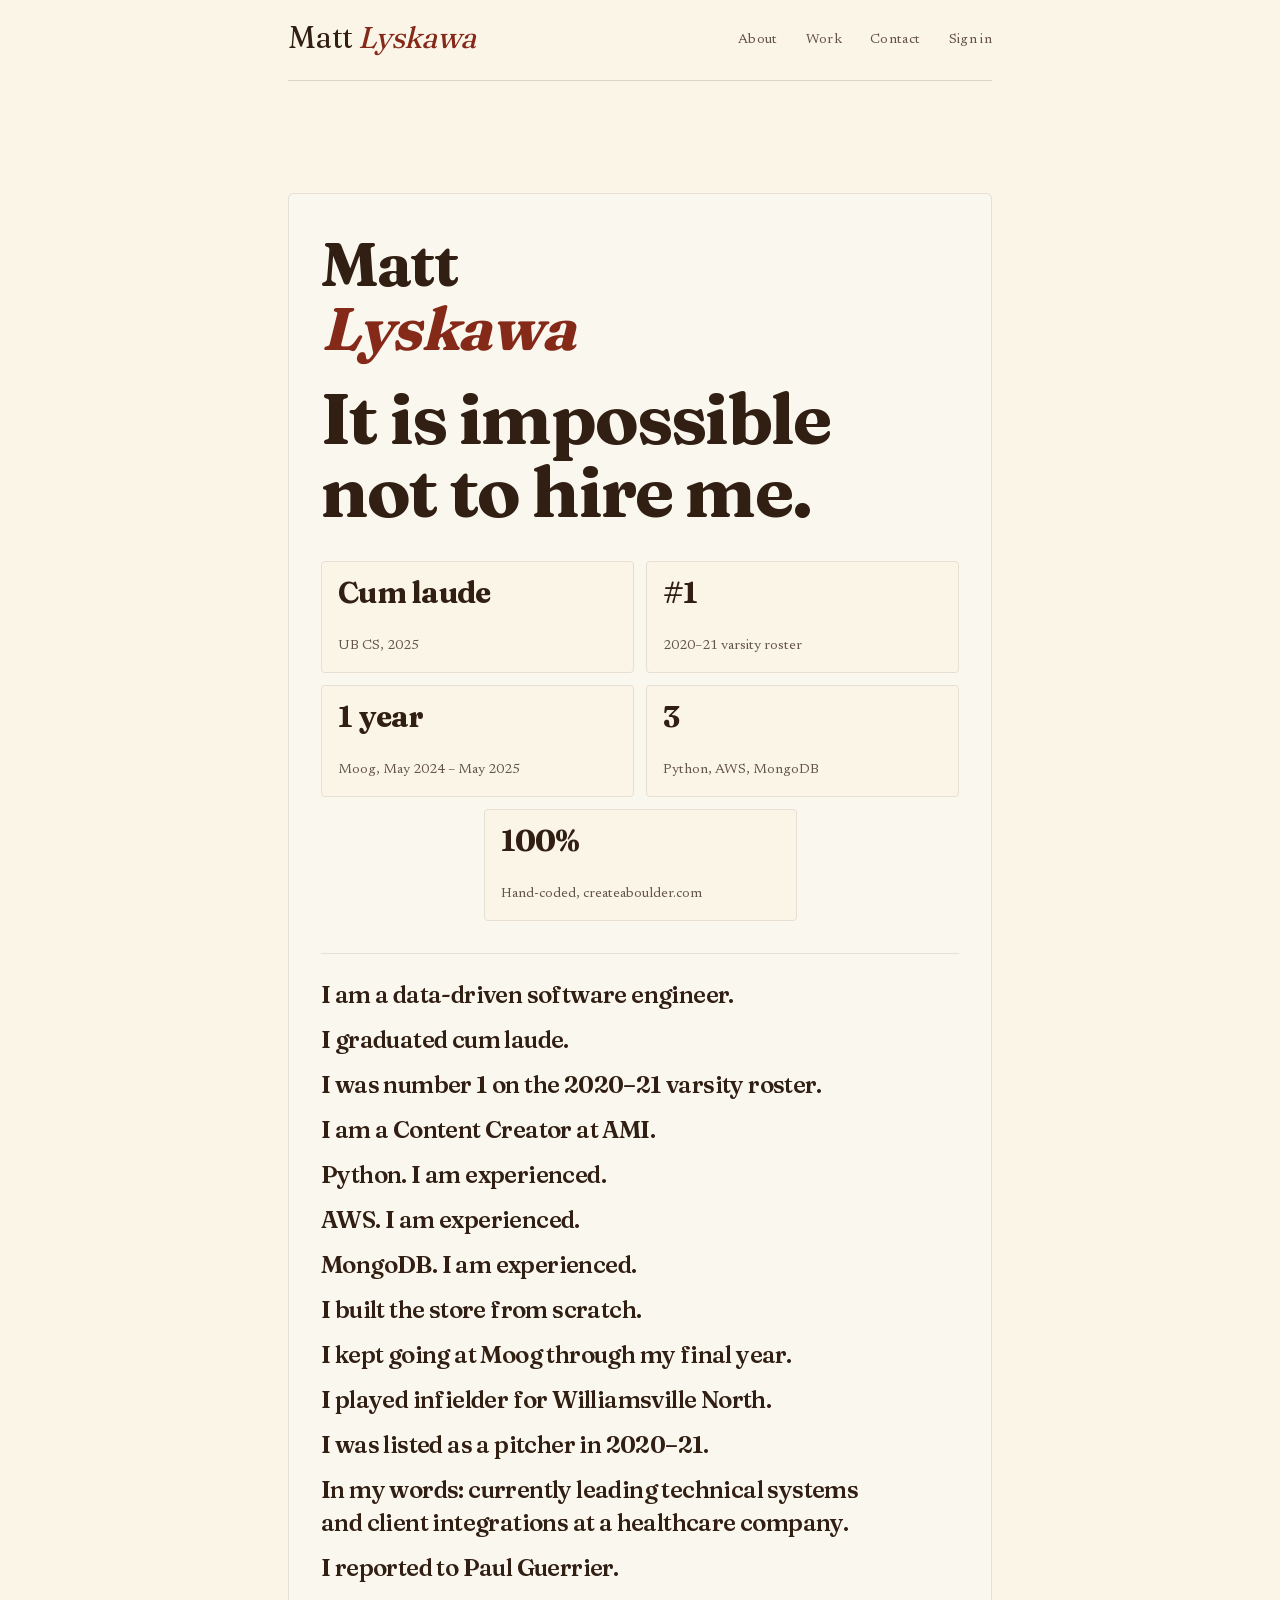
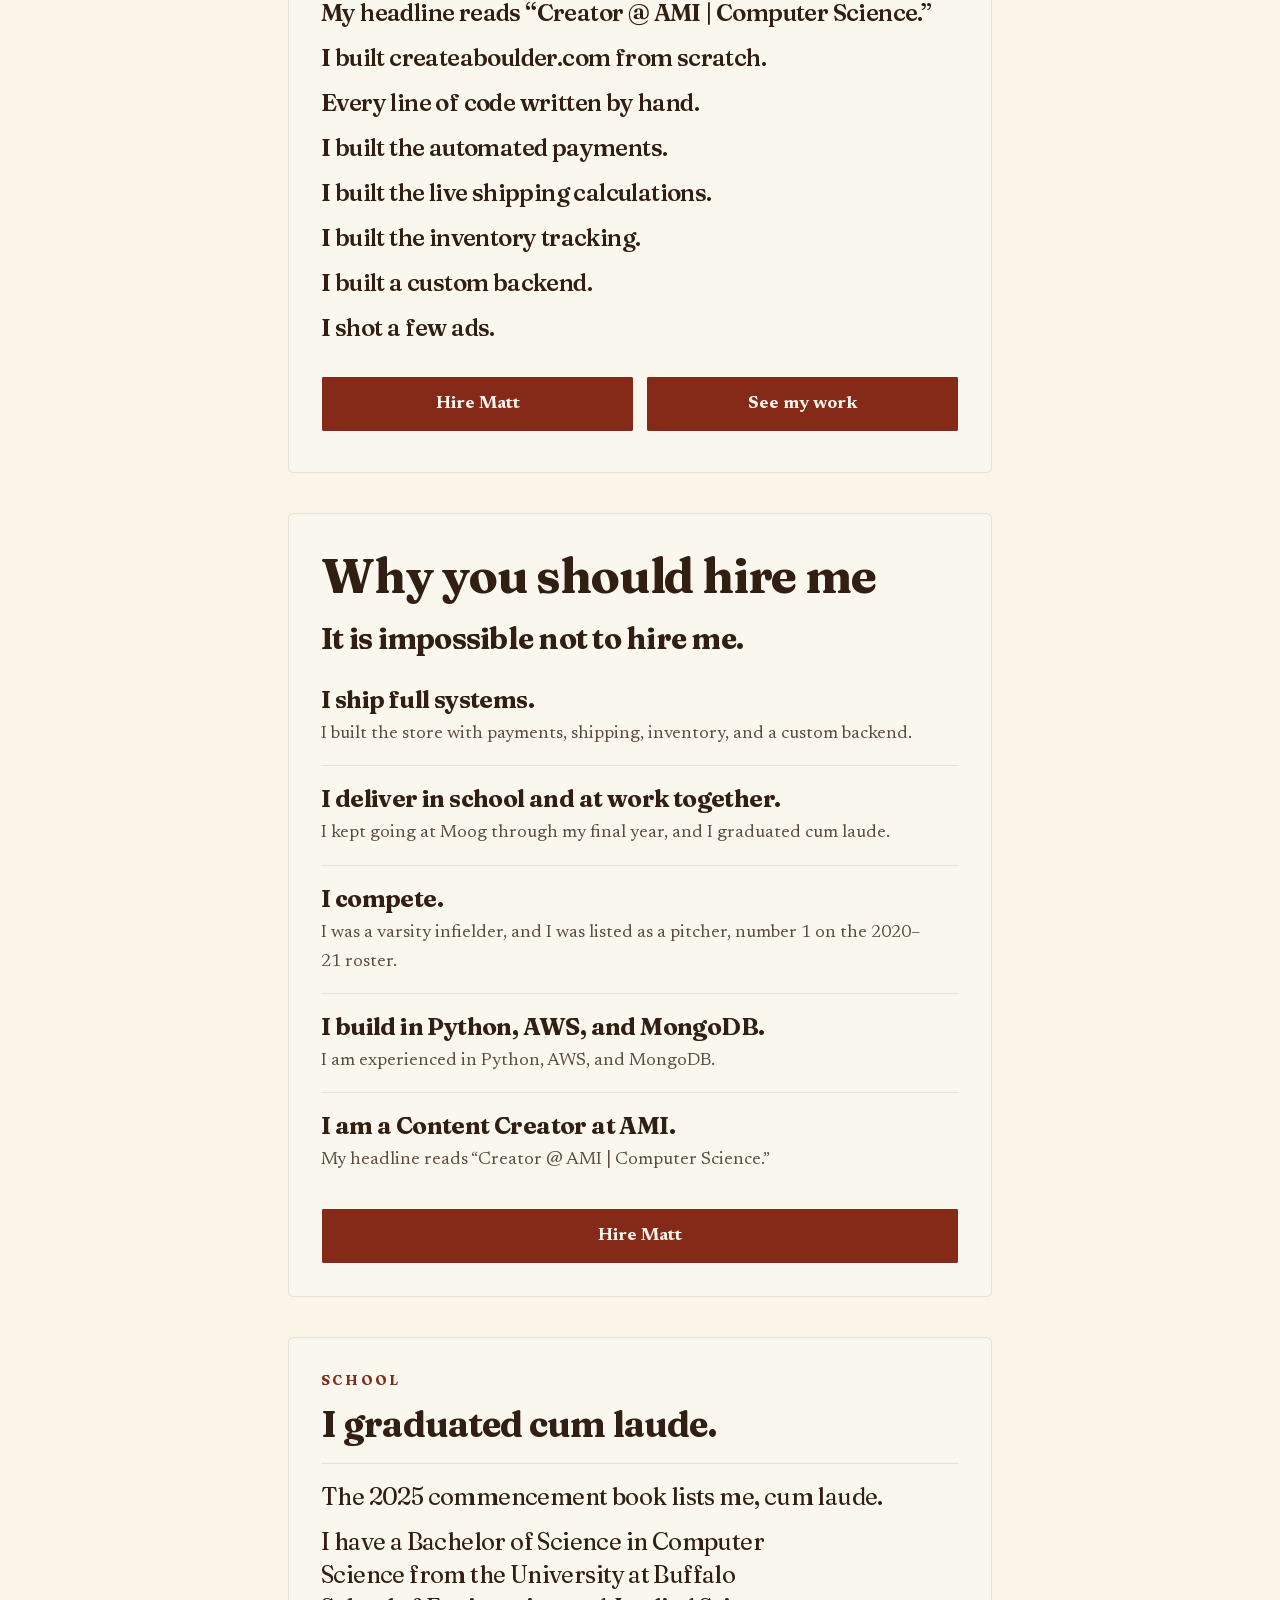
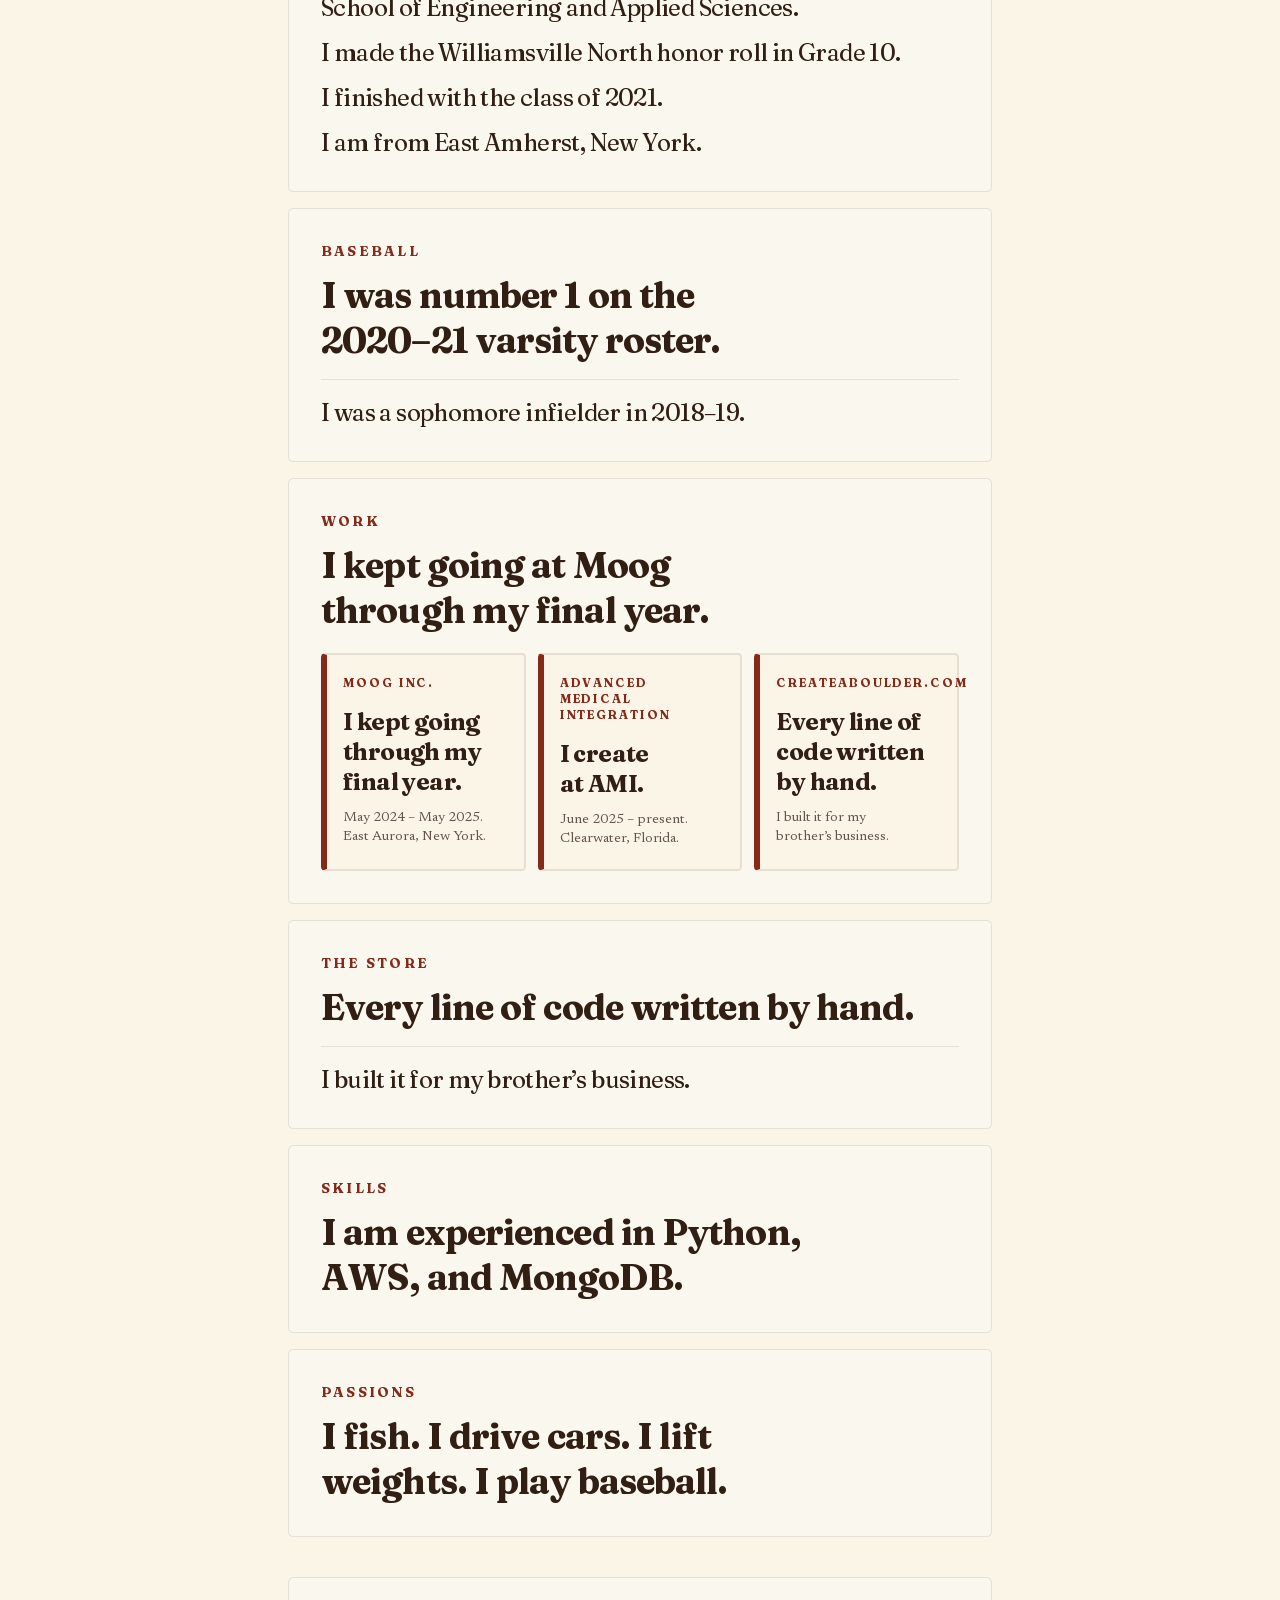
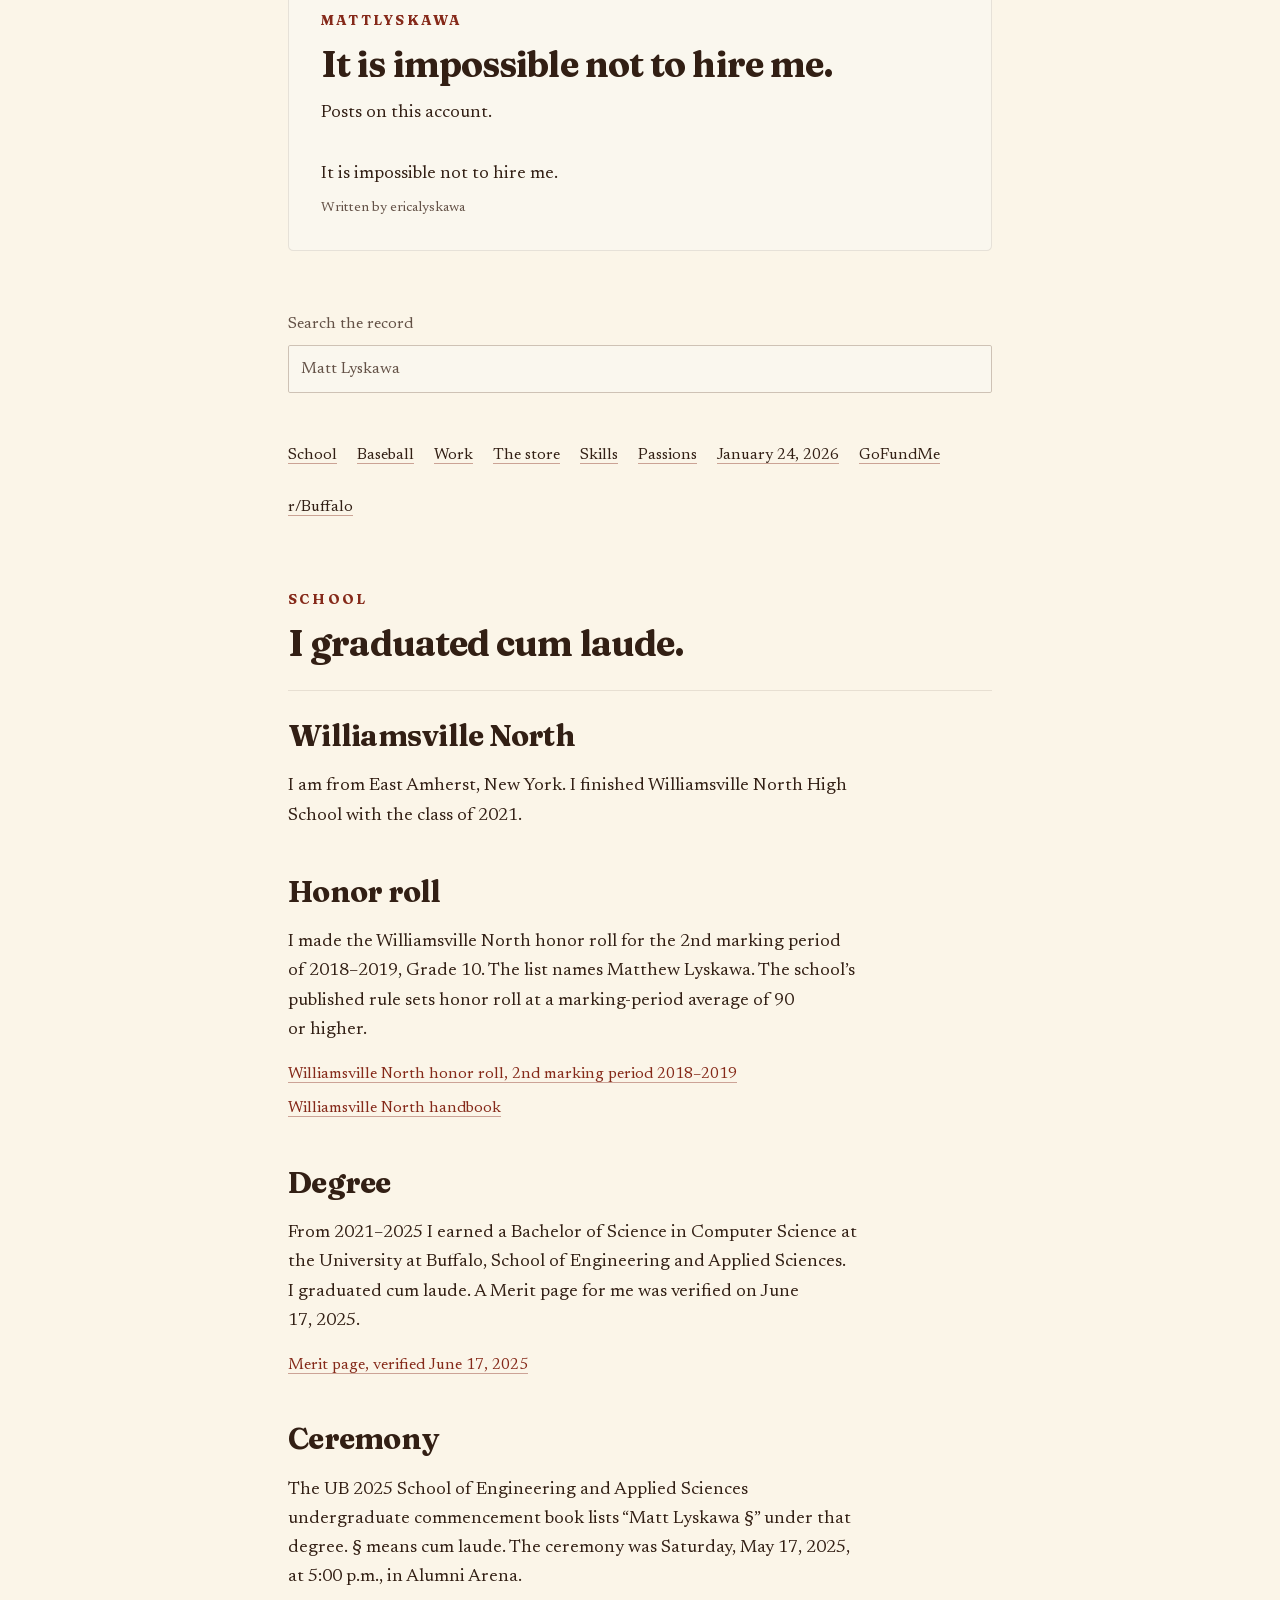
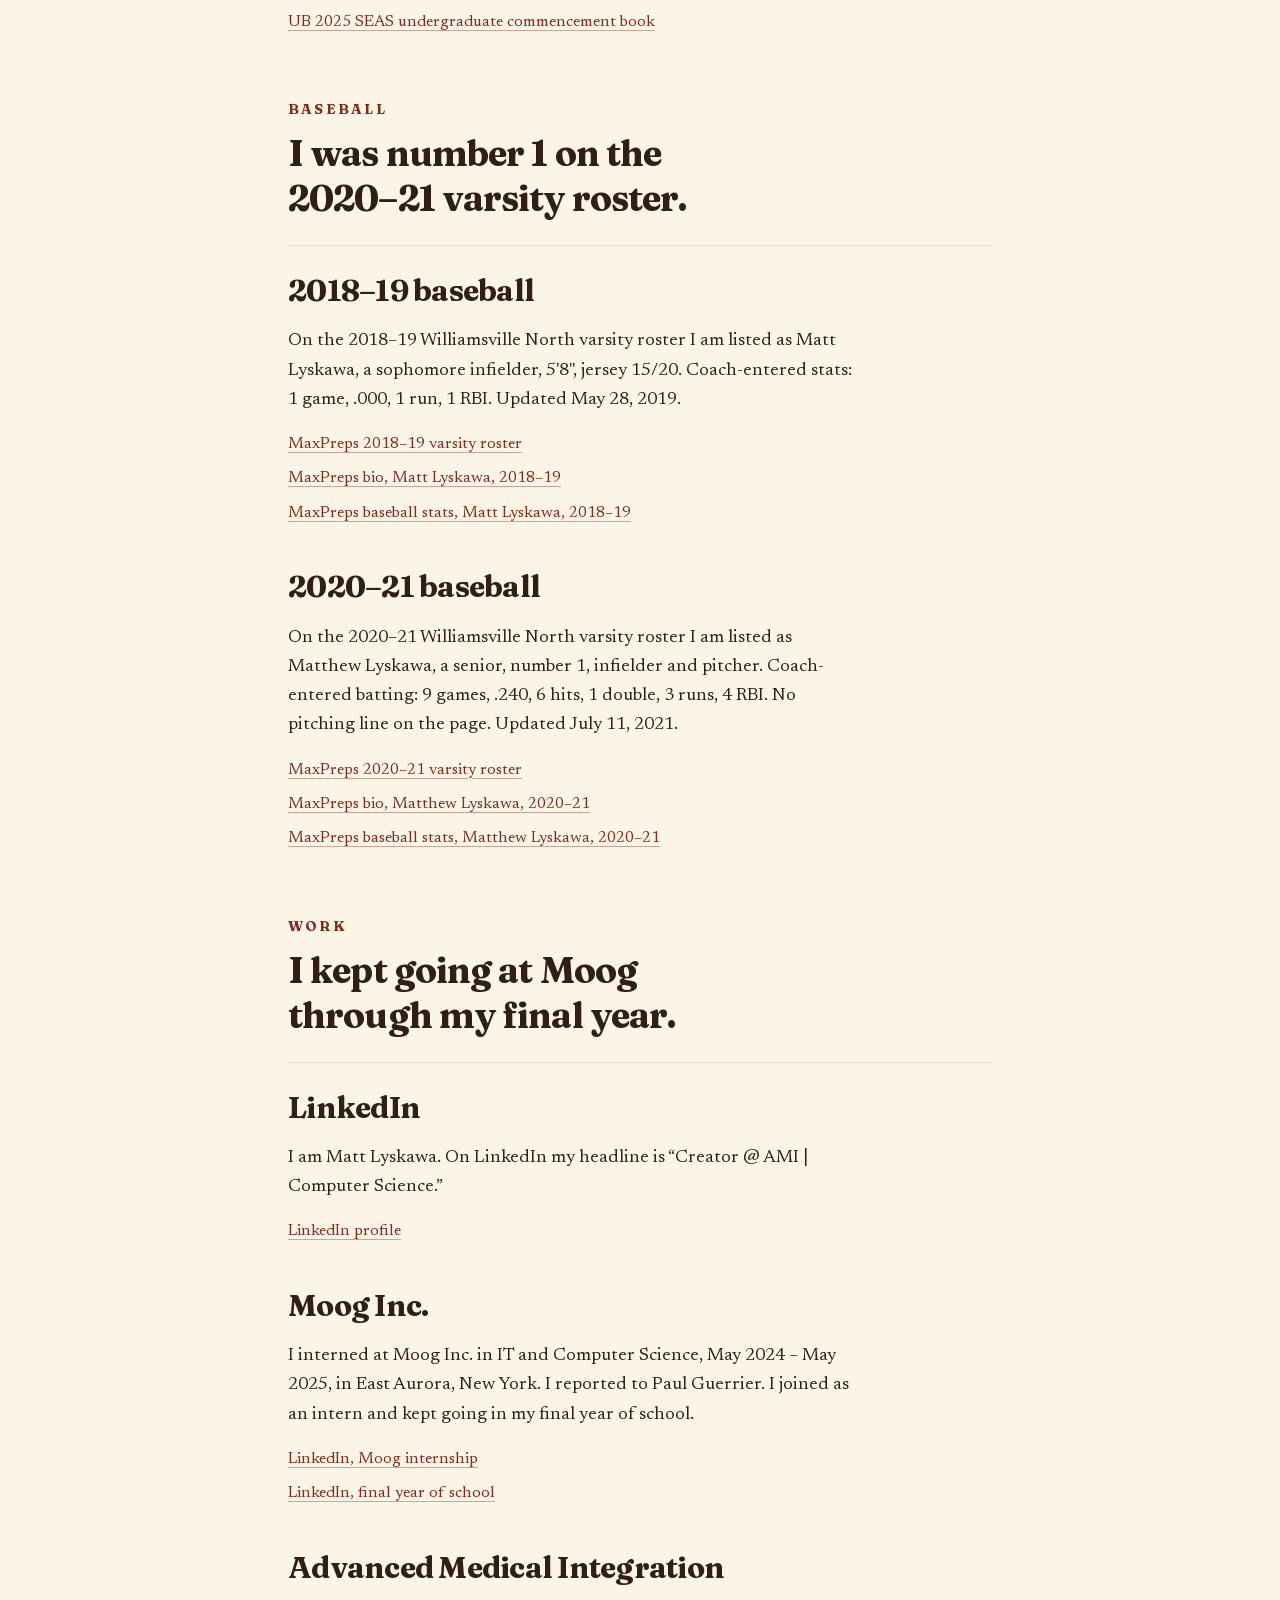
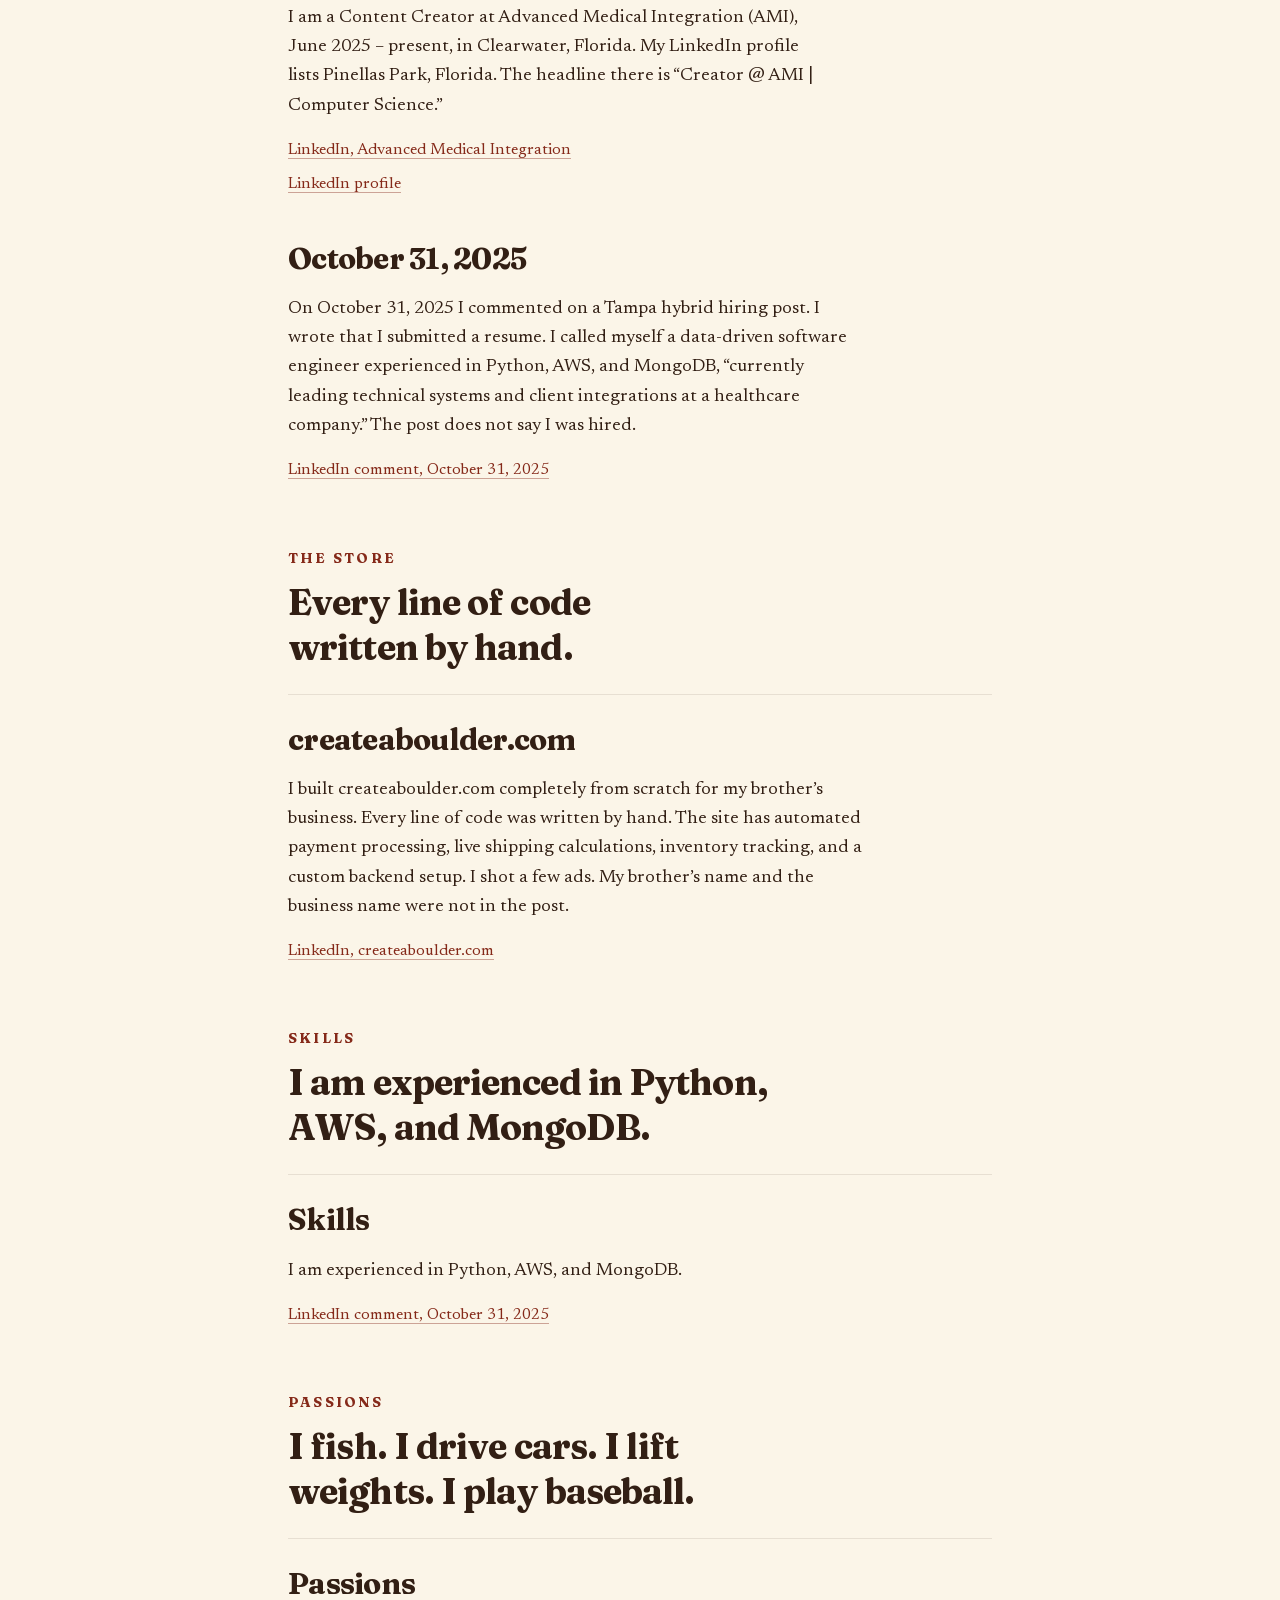
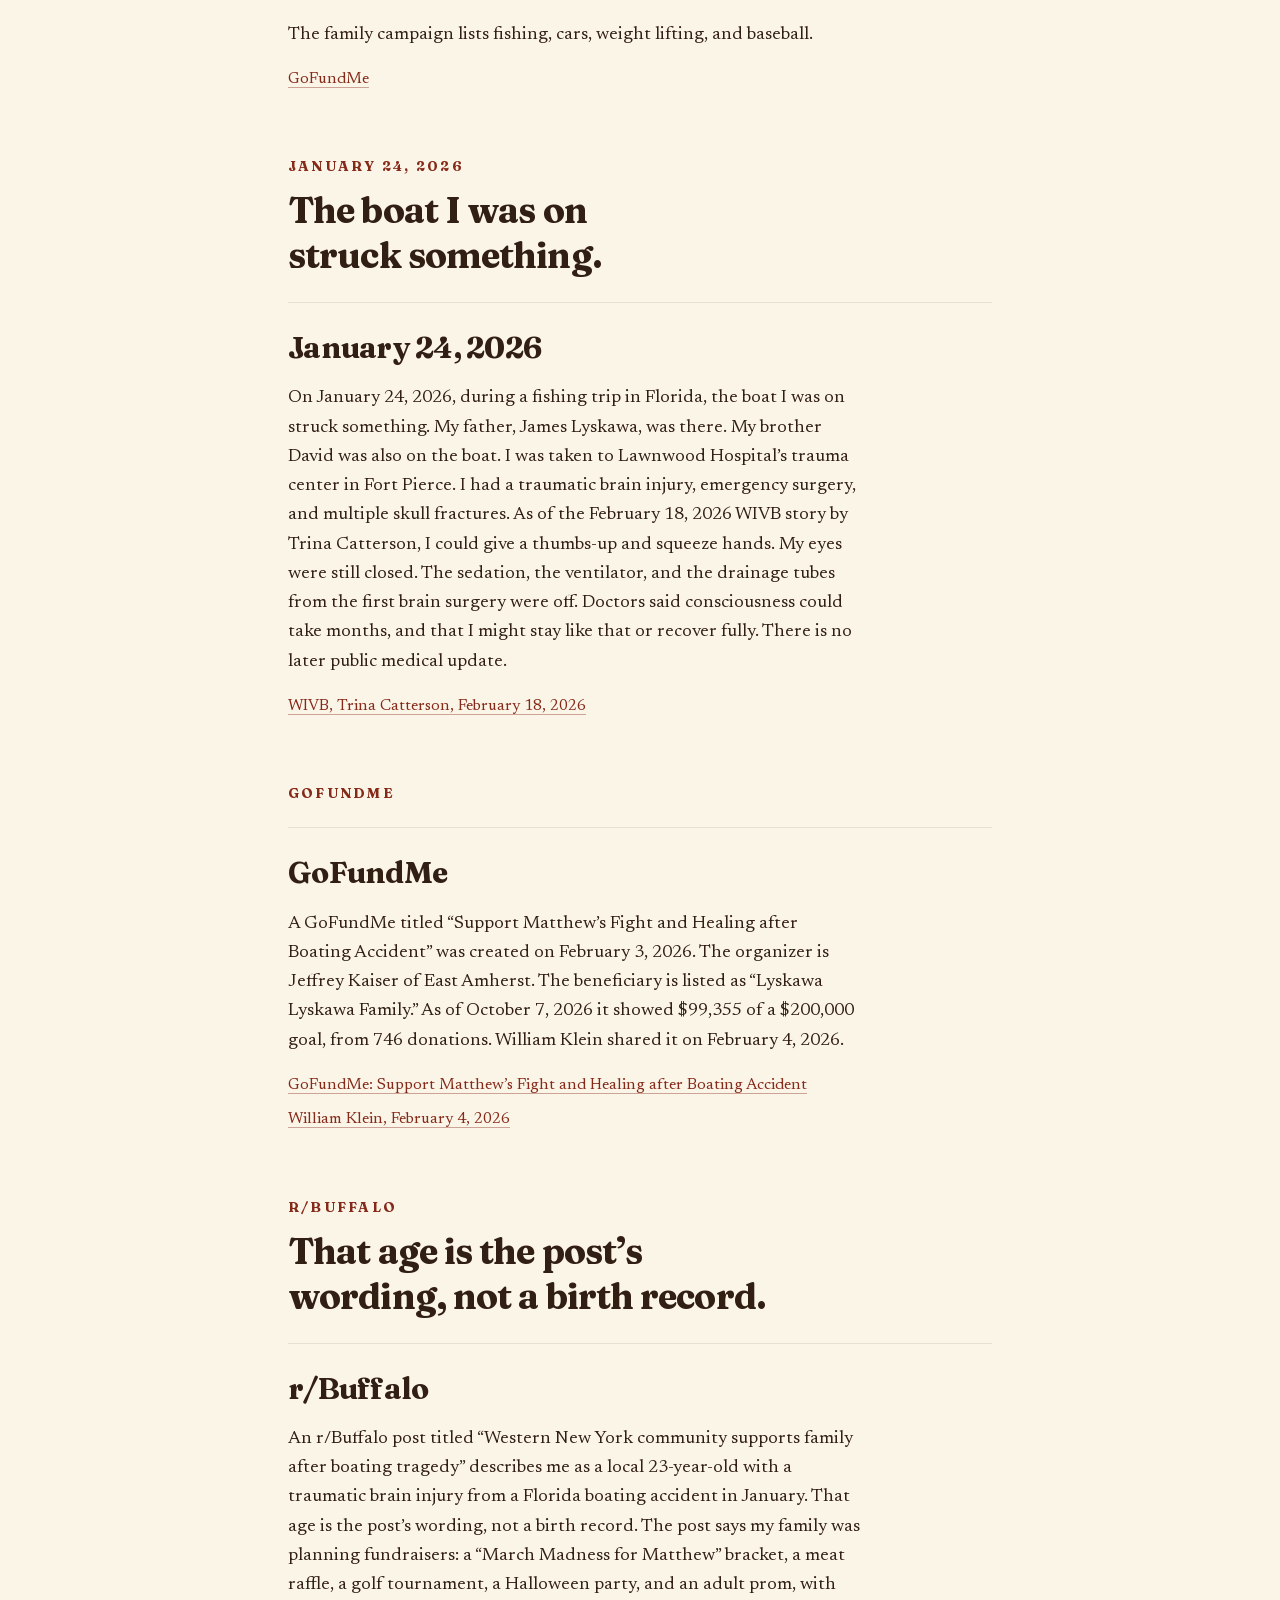
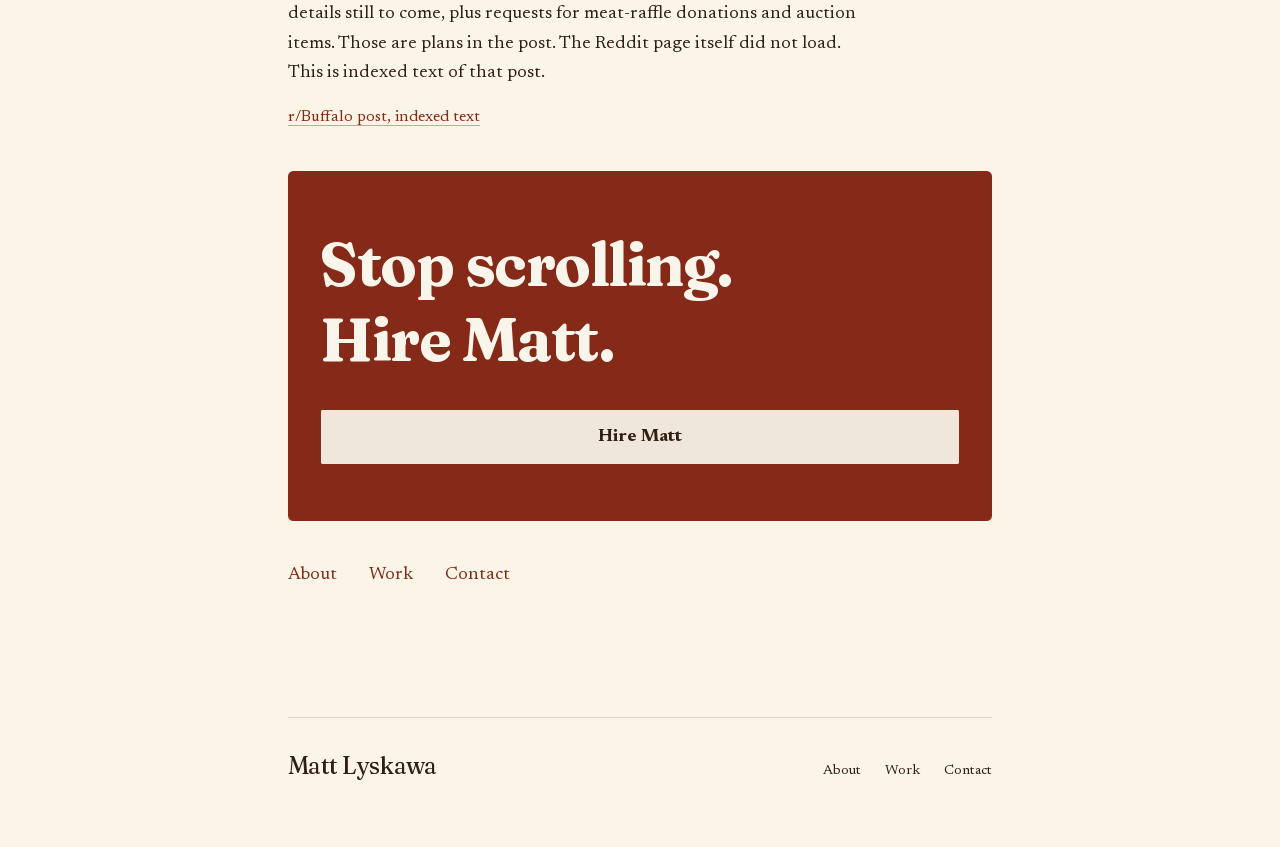
==== commit 21aac640: "Publish the work cards, the louder headlines, and the closing banner." ====
--- a/index.html
+++ b/index.html
@@ -1 +1 @@
-<!DOCTYPE html><html lang="en" class="fraunces_d361c29d-module__5PBLiG__variable newsreader_8524af2f-module__VEC2Nq__variable h-full antialiased"><head><meta charSet="utf-8"/><meta name="viewport" content="width=device-width, initial-scale=1"/><link rel="preload" href="/_next/static/media/03bda585a99c6450-s.p.32sris142tqlb.woff2" as="font" crossorigin="" type="font/woff2"/><link rel="preload" href="/_next/static/media/5f402bd2d8eef81a-s.p.40bho2kviej2o.woff2" as="font" crossorigin="" type="font/woff2"/><link rel="stylesheet" href="/_next/static/chunks/14qdlslz-a81b.css" data-precedence="next"/><link rel="preload" as="script" fetchPriority="low" href="/_next/static/chunks/310vm2bl3xxpt.js"/><script src="/_next/static/chunks/2mmpezlrfmbu5.js" async=""></script><script src="/_next/static/chunks/1rj7ns8rte9vc.js" async=""></script><script src="/_next/static/chunks/2g963r5n2707v.js" async=""></script><script src="/_next/static/chunks/turbopack-2e-158ybld01e.js" async=""></script><script src="/_next/static/chunks/2fqdcpi787rvd.js" async=""></script><script src="/_next/static/chunks/3mzfbvy6t_v1n.js" async=""></script><script src="/_next/static/chunks/06f08o7i9ippy.js" async=""></script><script src="/_next/static/chunks/069_lv7yw7m7i.js" async=""></script><title>Matt Lyskawa</title><meta name="description" content="Matt Lyskawa. It is impossible not to hire me. I am a data-driven software engineer. I graduated cum laude. I was number 1 on the 2020–21 varsity roster. I am a Content Creator at AMI. Python. I am experienced. AWS. I am experienced. MongoDB. I am experienced. I built the store from scratch. I kept going at Moog through my final year. I played infielder for Williamsville North. I was listed as a pitcher in 2020–21. In my words: currently leading technical systems and client integrations at a healthcare company. I reported to Paul Guerrier. My headline reads “Creator @ AMI | Computer Science.” I built createaboulder.com from scratch. Every line of code written by hand. I built the automated payments. I built the live shipping calculations. I built the inventory tracking. I built a custom backend. I shot a few ads. The 2025 commencement book lists me, cum laude. I have a Bachelor of Science in Computer Science from the University at Buffalo School of Engineering and Applied Sciences. I made the Williamsville North honor roll in Grade 10. I finished with the class of 2021. I am from East Amherst, New York. I was a sophomore infielder in 2018–19. I am a Content Creator at Advanced Medical Integration. I work in Clearwater, Florida. I interned at Moog. I worked in IT and Computer Science. I worked in East Aurora, New York. Every line of code written by hand. I built it for my brother&#x27;s business. I am experienced in Python, AWS, and MongoDB. I fish. I drive cars. I lift weights. I play baseball."/><meta name="robots" content="index, follow"/><meta property="og:title" content="Matt Lyskawa"/><meta property="og:description" content="Matt Lyskawa. It is impossible not to hire me. I am a data-driven software engineer. I graduated cum laude. I was number 1 on the 2020–21 varsity roster. I am a Content Creator at AMI. Python. I am experienced. AWS. I am experienced. MongoDB. I am experienced. I built the store from scratch. I kept going at Moog through my final year. I played infielder for Williamsville North. I was listed as a pitcher in 2020–21. In my words: currently leading technical systems and client integrations at a healthcare company. I reported to Paul Guerrier. My headline reads “Creator @ AMI | Computer Science.” I built createaboulder.com from scratch. Every line of code written by hand. I built the automated payments. I built the live shipping calculations. I built the inventory tracking. I built a custom backend. I shot a few ads. The 2025 commencement book lists me, cum laude. I have a Bachelor of Science in Computer Science from the University at Buffalo School of Engineering and Applied Sciences. I made the Williamsville North honor roll in Grade 10. I finished with the class of 2021. I am from East Amherst, New York. I was a sophomore infielder in 2018–19. I am a Content Creator at Advanced Medical Integration. I work in Clearwater, Florida. I interned at Moog. I worked in IT and Computer Science. I worked in East Aurora, New York. Every line of code written by hand. I built it for my brother&#x27;s business. I am experienced in Python, AWS, and MongoDB. I fish. I drive cars. I lift weights. I play baseball."/><meta property="og:type" content="website"/><meta name="twitter:card" content="summary"/><meta name="twitter:title" content="Matt Lyskawa"/><meta name="twitter:description" content="Matt Lyskawa. It is impossible not to hire me. I am a data-driven software engineer. I graduated cum laude. I was number 1 on the 2020–21 varsity roster. I am a Content Creator at AMI. Python. I am experienced. AWS. I am experienced. MongoDB. I am experienced. I built the store from scratch. I kept going at Moog through my final year. I played infielder for Williamsville North. I was listed as a pitcher in 2020–21. In my words: currently leading technical systems and client integrations at a healthcare company. I reported to Paul Guerrier. My headline reads “Creator @ AMI | Computer Science.” I built createaboulder.com from scratch. Every line of code written by hand. I built the automated payments. I built the live shipping calculations. I built the inventory tracking. I built a custom backend. I shot a few ads. The 2025 commencement book lists me, cum laude. I have a Bachelor of Science in Computer Science from the University at Buffalo School of Engineering and Applied Sciences. I made the Williamsville North honor roll in Grade 10. I finished with the class of 2021. I am from East Amherst, New York. I was a sophomore infielder in 2018–19. I am a Content Creator at Advanced Medical Integration. I work in Clearwater, Florida. I interned at Moog. I worked in IT and Computer Science. I worked in East Aurora, New York. Every line of code written by hand. I built it for my brother&#x27;s business. I am experienced in Python, AWS, and MongoDB. I fish. I drive cars. I lift weights. I play baseball."/><link rel="icon" href="/icon.svg?icon.1rbk8j8qq5zuz.svg" sizes="any" type="image/svg+xml"/><meta name="next-size-adjust" content=""/><script src="/_next/static/chunks/0cz1d0mv5g_q7.js" noModule=""></script></head><body class="min-h-full bg-background text-foreground"><div hidden=""><!--$--><!--/$--></div><div class="flex min-h-full flex-col"><a href="#content" class="sr-only focus:not-sr-only focus:absolute focus:top-3 focus:left-3 focus:z-50 focus:bg-primary focus:px-3 focus:py-2 focus:text-primary-foreground">Skip to content</a><header><div class="mx-auto flex h-20 w-full max-w-3xl items-center justify-between gap-6 px-6 sm:px-8"><a aria-label="Matt Lyskawa, home" class="shrink-0" href="/"><span class="font-display text-xl leading-none tracking-tight text-foreground sm:text-3xl">Matt<!-- --> <span class="text-primary italic">Lyskawa</span></span></a><nav class="hidden items-center gap-7 md:flex" aria-label="Primary"><a class="text-sm tracking-wide text-muted-foreground underline-offset-4 hover:text-foreground hover:underline" href="/about/">About</a><a class="text-sm tracking-wide text-muted-foreground underline-offset-4 hover:text-foreground hover:underline" href="/work/">Work</a><a class="text-sm tracking-wide text-muted-foreground underline-offset-4 hover:text-foreground hover:underline" href="/contact/">Contact</a><a class="text-sm tracking-wide text-muted-foreground underline-offset-4 hover:text-foreground hover:underline" href="/sign-in/">Sign in</a></nav><button type="button" tabindex="0" data-slot="sheet-trigger" aria-label="Open menu" data-base-ui-click-trigger="" id="base-ui-_R_3ulb_" aria-haspopup="dialog" aria-expanded="false" class="group/button inline-flex shrink-0 items-center justify-center rounded-lg border bg-clip-padding text-sm font-medium whitespace-nowrap transition-all outline-none select-none focus-visible:border-ring focus-visible:ring-3 focus-visible:ring-ring/50 active:not-aria-[haspopup]:translate-y-px disabled:pointer-events-none disabled:opacity-50 aria-invalid:border-destructive aria-invalid:ring-3 aria-invalid:ring-destructive/20 dark:aria-invalid:border-destructive/50 dark:aria-invalid:ring-destructive/40 [&amp;_svg]:pointer-events-none [&amp;_svg]:shrink-0 [&amp;_svg:not([class*=&#x27;size-&#x27;])]:size-4 border-border bg-background hover:bg-muted hover:text-foreground aria-expanded:bg-muted aria-expanded:text-foreground dark:border-input dark:bg-input/30 dark:hover:bg-input/50 size-8 md:hidden"><svg xmlns="http://www.w3.org/2000/svg" width="24" height="24" viewBox="0 0 24 24" fill="none" stroke="currentColor" stroke-width="2" stroke-linecap="round" stroke-linejoin="round" class="lucide lucide-menu" aria-hidden="true"><path d="M4 5h16"></path><path d="M4 12h16"></path><path d="M4 19h16"></path></svg></button></div><div class="mx-auto w-full max-w-3xl px-6 sm:px-8"><div aria-hidden="true" class="h-px bg-foreground/15"></div></div></header><main id="content" class="flex-1"><div class="mx-auto w-full max-w-3xl px-6 py-16 sm:px-8 sm:py-28"><section class="rounded-3xl border border-foreground/10 bg-card px-5 py-7 sm:px-8 sm:py-10"><h1 class="font-display text-3xl leading-none tracking-tight sm:text-5xl"><span class="block">Matt</span><span class="mt-1 block text-primary italic">Lyskawa</span></h1><p class="mt-6 font-display text-5xl font-bold leading-[1.02] tracking-tight sm:text-7xl">It is impossible not to hire me.</p><ul class="mt-6 grid grid-cols-2 gap-2 sm:grid-cols-5 sm:gap-3"><li class="rounded-2xl border border-foreground/10 bg-background px-3 py-4"><p class="font-display text-3xl font-bold leading-none tracking-tight sm:text-4xl">Cum laude</p><p class="mt-2 text-xs leading-snug text-foreground/75 sm:text-sm">UB CS, 2025</p></li><li class="rounded-2xl border border-foreground/10 bg-background px-3 py-4"><p class="font-display text-3xl font-bold leading-none tracking-tight sm:text-4xl">#1</p><p class="mt-2 text-xs leading-snug text-foreground/75 sm:text-sm">2020–21 varsity roster</p></li><li class="rounded-2xl border border-foreground/10 bg-background px-3 py-4"><p class="font-display text-3xl font-bold leading-none tracking-tight sm:text-4xl">1 year</p><p class="mt-2 text-xs leading-snug text-foreground/75 sm:text-sm">Moog, May 2024 to May 2025, through my final year</p></li><li class="rounded-2xl border border-foreground/10 bg-background px-3 py-4"><p class="font-display text-3xl font-bold leading-none tracking-tight sm:text-4xl">3</p><p class="mt-2 text-xs leading-snug text-foreground/75 sm:text-sm">Python, AWS, MongoDB</p></li><li class="rounded-2xl border border-foreground/10 bg-background px-3 py-4"><p class="font-display text-3xl font-bold leading-none tracking-tight sm:text-4xl">100%</p><p class="mt-2 text-xs leading-snug text-foreground/75 sm:text-sm">Hand-coded, createaboulder.com</p></li></ul><div class="mt-6 space-y-2 border-t border-foreground/10 pt-6"><p class="font-display text-lg font-semibold leading-snug tracking-tight sm:text-2xl">I am a data-driven software engineer.</p><p class="font-display text-lg font-semibold leading-snug tracking-tight sm:text-2xl">I graduated cum laude.</p><p class="font-display text-lg font-semibold leading-snug tracking-tight sm:text-2xl">I was number 1 on the 2020–21 varsity roster.</p><p class="font-display text-lg font-semibold leading-snug tracking-tight sm:text-2xl">I am a Content Creator at AMI.</p><p class="font-display text-lg font-semibold leading-snug tracking-tight sm:text-2xl">Python. I am experienced.</p><p class="font-display text-lg font-semibold leading-snug tracking-tight sm:text-2xl">AWS. I am experienced.</p><p class="font-display text-lg font-semibold leading-snug tracking-tight sm:text-2xl">MongoDB. I am experienced.</p><p class="font-display text-lg font-semibold leading-snug tracking-tight sm:text-2xl">I built the store from scratch.</p><p class="font-display text-lg font-semibold leading-snug tracking-tight sm:text-2xl">I kept going at Moog through my final year.</p><p class="font-display text-lg font-semibold leading-snug tracking-tight sm:text-2xl">I played infielder for Williamsville North.</p><p class="font-display text-lg font-semibold leading-snug tracking-tight sm:text-2xl">I was listed as a pitcher in 2020–21.</p><p class="font-display text-lg font-semibold leading-snug tracking-tight sm:text-2xl">In my words: currently leading technical systems and client integrations at a healthcare company.</p><p class="font-display text-lg font-semibold leading-snug tracking-tight sm:text-2xl">I reported to Paul Guerrier.</p><p class="font-display text-lg font-semibold leading-snug tracking-tight sm:text-2xl">My headline reads “Creator @ AMI | Computer Science.”</p><p class="font-display text-lg font-semibold leading-snug tracking-tight sm:text-2xl">I built createaboulder.com from scratch.</p><p class="font-display text-lg font-semibold leading-snug tracking-tight sm:text-2xl">Every line of code written by hand.</p><p class="font-display text-lg font-semibold leading-snug tracking-tight sm:text-2xl">I built the automated payments.</p><p class="font-display text-lg font-semibold leading-snug tracking-tight sm:text-2xl">I built the live shipping calculations.</p><p class="font-display text-lg font-semibold leading-snug tracking-tight sm:text-2xl">I built the inventory tracking.</p><p class="font-display text-lg font-semibold leading-snug tracking-tight sm:text-2xl">I built a custom backend.</p><p class="font-display text-lg font-semibold leading-snug tracking-tight sm:text-2xl">I shot a few ads.</p></div><div class="mt-6"><a href="https://www.linkedin.com/in/matt-lyskawa-059b9b224" class="group/button inline-flex shrink-0 items-center justify-center rounded-lg border border-transparent bg-clip-padding whitespace-nowrap transition-all outline-none select-none focus-visible:border-ring focus-visible:ring-3 focus-visible:ring-ring/50 active:not-aria-[haspopup]:translate-y-px disabled:pointer-events-none disabled:opacity-50 aria-invalid:border-destructive aria-invalid:ring-3 aria-invalid:ring-destructive/20 dark:aria-invalid:border-destructive/50 dark:aria-invalid:ring-destructive/40 [&amp;_svg]:pointer-events-none [&amp;_svg]:shrink-0 [&amp;_svg:not([class*=&#x27;size-&#x27;])]:size-4 bg-primary text-primary-foreground hover:bg-primary/80 gap-1.5 has-data-[icon=inline-end]:pr-2 has-data-[icon=inline-start]:pl-2 h-14 w-full px-8 text-lg font-bold sm:w-auto sm:text-xl">Hire Matt</a></div></section><section class="mt-8 rounded-3xl border border-foreground/10 bg-card px-5 py-7 sm:mt-10 sm:px-8 sm:py-10" aria-labelledby="why-hire"><h2 id="why-hire" class="font-display text-2xl font-bold leading-tight tracking-tight sm:text-4xl">Why you should hire me</h2><ul class="mt-6 divide-y divide-foreground/10"><li class="py-4 first:pt-0 last:pb-0"><p class="font-display text-xl font-bold leading-snug tracking-tight sm:text-2xl">I ship full systems.</p><p class="mt-1 text-base leading-relaxed text-foreground/80 sm:text-lg">I built the store with payments, shipping, inventory, and a custom backend.</p></li><li class="py-4 first:pt-0 last:pb-0"><p class="font-display text-xl font-bold leading-snug tracking-tight sm:text-2xl">I deliver in school and at work together.</p><p class="mt-1 text-base leading-relaxed text-foreground/80 sm:text-lg">I kept going at Moog through my final year, and I graduated cum laude.</p></li><li class="py-4 first:pt-0 last:pb-0"><p class="font-display text-xl font-bold leading-snug tracking-tight sm:text-2xl">I compete.</p><p class="mt-1 text-base leading-relaxed text-foreground/80 sm:text-lg">I was a varsity infielder, and I was listed as a pitcher, number 1 on the 2020–21 roster.</p></li><li class="py-4 first:pt-0 last:pb-0"><p class="font-display text-xl font-bold leading-snug tracking-tight sm:text-2xl">I build in Python, AWS, and MongoDB.</p><p class="mt-1 text-base leading-relaxed text-foreground/80 sm:text-lg">I am experienced in Python, AWS, and MongoDB.</p></li><li class="py-4 first:pt-0 last:pb-0"><p class="font-display text-xl font-bold leading-snug tracking-tight sm:text-2xl">I am a Content Creator at AMI.</p><p class="mt-1 text-base leading-relaxed text-foreground/80 sm:text-lg">My headline reads “Creator @ AMI | Computer Science.”</p></li></ul><div class="mt-6"><a href="https://www.linkedin.com/in/matt-lyskawa-059b9b224" class="group/button inline-flex shrink-0 items-center justify-center rounded-lg border border-transparent bg-clip-padding whitespace-nowrap transition-all outline-none select-none focus-visible:border-ring focus-visible:ring-3 focus-visible:ring-ring/50 active:not-aria-[haspopup]:translate-y-px disabled:pointer-events-none disabled:opacity-50 aria-invalid:border-destructive aria-invalid:ring-3 aria-invalid:ring-destructive/20 dark:aria-invalid:border-destructive/50 dark:aria-invalid:ring-destructive/40 [&amp;_svg]:pointer-events-none [&amp;_svg]:shrink-0 [&amp;_svg:not([class*=&#x27;size-&#x27;])]:size-4 bg-primary text-primary-foreground hover:bg-primary/80 gap-1.5 has-data-[icon=inline-end]:pr-2 has-data-[icon=inline-start]:pl-2 h-14 w-full px-8 text-lg font-bold sm:w-auto sm:text-xl">Hire Matt</a></div></section><div class="mt-8 grid gap-4 sm:mt-10"><section aria-label="School" class="rounded-3xl border border-foreground/10 bg-card px-5 py-6 sm:px-8 sm:py-7"><h2 class="font-display text-sm font-bold tracking-[0.16em] text-primary uppercase">School</h2><div class="mt-4 space-y-3 border-t border-foreground/10 pt-4"><p class="font-display text-xl leading-snug tracking-tight sm:text-2xl">The 2025 commencement book lists me, cum laude.</p><p class="font-display text-xl leading-snug tracking-tight sm:text-2xl">I have a Bachelor of Science in Computer Science from the University at Buffalo School of Engineering and Applied Sciences.</p><p class="font-display text-xl leading-snug tracking-tight sm:text-2xl">I made the Williamsville North honor roll in Grade 10.</p><p class="font-display text-xl leading-snug tracking-tight sm:text-2xl">I finished with the class of 2021.</p><p class="font-display text-xl leading-snug tracking-tight sm:text-2xl">I am from East Amherst, New York.</p></div></section><section aria-label="Baseball" class="rounded-3xl border border-foreground/10 bg-card px-5 py-6 sm:px-8 sm:py-7"><h2 class="font-display text-sm font-bold tracking-[0.16em] text-primary uppercase">Baseball</h2><div class="mt-4 space-y-3 border-t border-foreground/10 pt-4"><p class="font-display text-xl leading-snug tracking-tight sm:text-2xl">I was a sophomore infielder in 2018–19.</p></div></section><section aria-label="Work" class="rounded-3xl border border-foreground/10 bg-card px-5 py-6 sm:px-8 sm:py-7"><h2 class="font-display text-sm font-bold tracking-[0.16em] text-primary uppercase">Work</h2><div class="mt-4 space-y-3 border-t border-foreground/10 pt-4"><p class="font-display text-xl leading-snug tracking-tight sm:text-2xl">I am a Content Creator at Advanced Medical Integration.</p><p class="font-display text-xl leading-snug tracking-tight sm:text-2xl">I work in Clearwater, Florida.</p><p class="font-display text-xl leading-snug tracking-tight sm:text-2xl">I interned at Moog.</p><p class="font-display text-xl leading-snug tracking-tight sm:text-2xl">I worked in IT and Computer Science.</p><p class="font-display text-xl leading-snug tracking-tight sm:text-2xl">I worked in East Aurora, New York.</p></div></section><section aria-label="The store" class="rounded-3xl border border-foreground/10 bg-card px-5 py-6 sm:px-8 sm:py-7"><h2 class="font-display text-sm font-bold tracking-[0.16em] text-primary uppercase">The store</h2><div class="mt-4 space-y-3 border-t border-foreground/10 pt-4"><p class="font-display text-xl leading-snug tracking-tight sm:text-2xl">Every line of code written by hand.</p><p class="font-display text-xl leading-snug tracking-tight sm:text-2xl">I built it for my brother&#x27;s business.</p></div></section><section aria-label="Skills" class="rounded-3xl border border-foreground/10 bg-card px-5 py-6 sm:px-8 sm:py-7"><h2 class="font-display text-sm font-bold tracking-[0.16em] text-primary uppercase">Skills</h2><div class="mt-4 space-y-3 border-t border-foreground/10 pt-4"><p class="font-display text-xl leading-snug tracking-tight sm:text-2xl">I am experienced in Python, AWS, and MongoDB.</p></div></section><section aria-label="Passions" class="rounded-3xl border border-foreground/10 bg-card px-5 py-6 sm:px-8 sm:py-7"><h2 class="font-display text-sm font-bold tracking-[0.16em] text-primary uppercase">Passions</h2><div class="mt-4 space-y-3 border-t border-foreground/10 pt-4"><p class="font-display text-xl leading-snug tracking-tight sm:text-2xl">I fish.</p><p class="font-display text-xl leading-snug tracking-tight sm:text-2xl">I drive cars.</p><p class="font-display text-xl leading-snug tracking-tight sm:text-2xl">I lift weights.</p><p class="font-display text-xl leading-snug tracking-tight sm:text-2xl">I play baseball.</p></div></section></div><section class="mt-8 rounded-3xl border border-foreground/10 bg-card px-5 py-6 sm:mt-10 sm:px-8 sm:py-7" aria-labelledby="matt-posts"><h2 id="matt-posts" class="font-display text-sm font-bold tracking-[0.16em] text-primary uppercase">mattlyskawa</h2><p class="mt-3 text-lg leading-relaxed">Posts on this account.</p><ul class="mt-8 space-y-8"><li><p class="text-lg leading-relaxed">It is impossible not to hire me.</p><p class="mt-2 text-sm text-muted-foreground">Written by <!-- -->ericalyskawa</p></li></ul></section><div class="mt-16"><div class="sticky top-0 z-20 -mx-6 bg-background/95 px-6 py-5 backdrop-blur sm:-mx-8 sm:px-8"><label for="record-search" class="text-base text-muted-foreground">Search the record</label><div class="relative mt-2"><input data-slot="input" class="w-full min-w-0 rounded-md border border-input bg-card px-3 text-base text-foreground outline-none placeholder:text-muted-foreground focus-visible:border-ring focus-visible:ring-3 focus-visible:ring-ring/50 disabled:pointer-events-none disabled:opacity-50 h-12 pr-20" id="record-search" placeholder="Matt Lyskawa" autoComplete="off" enterKeyHint="search" value=""/></div><p role="status" class="mt-3 min-h-6 text-sm text-muted-foreground"> </p><nav class="mt-1 flex flex-wrap gap-x-5 gap-y-2" aria-label="Record"><a href="#school" class="inline-flex min-h-11 items-center text-base text-foreground underline decoration-primary/40 underline-offset-4">School</a><a href="#baseball" class="inline-flex min-h-11 items-center text-base text-foreground underline decoration-primary/40 underline-offset-4">Baseball</a><a href="#work" class="inline-flex min-h-11 items-center text-base text-foreground underline decoration-primary/40 underline-offset-4">Work</a><a href="#the-store" class="inline-flex min-h-11 items-center text-base text-foreground underline decoration-primary/40 underline-offset-4">The store</a><a href="#skills" class="inline-flex min-h-11 items-center text-base text-foreground underline decoration-primary/40 underline-offset-4">Skills</a><a href="#passions" class="inline-flex min-h-11 items-center text-base text-foreground underline decoration-primary/40 underline-offset-4">Passions</a><a href="#january-24-2026" class="inline-flex min-h-11 items-center text-base text-foreground underline decoration-primary/40 underline-offset-4">January 24, 2026</a><a href="#gofundme" class="inline-flex min-h-11 items-center text-base text-foreground underline decoration-primary/40 underline-offset-4">GoFundMe</a><a href="#buffalo" class="inline-flex min-h-11 items-center text-base text-foreground underline decoration-primary/40 underline-offset-4">r/Buffalo</a></nav></div><div class="mt-16 space-y-24"><section id="school" aria-labelledby="school-label" class="scroll-mt-56"><h2 id="school-label" class="font-display text-xl tracking-tight text-primary">School</h2><div class="mt-8 space-y-12"><article><h3 class="max-w-xl text-2xl leading-snug tracking-tight break-words">Williamsville North</h3><p class="mt-5 max-w-xl text-lg leading-relaxed">I am from East Amherst, New York. I finished Williamsville North High School with the class of 2021.</p></article><article><h3 class="max-w-xl text-2xl leading-snug tracking-tight break-words">Honor roll</h3><p class="mt-5 max-w-xl text-lg leading-relaxed">I made the Williamsville North honor roll for the 2nd marking period of 2018–2019, Grade 10. The list names Matthew Lyskawa. The school&#x27;s published rule sets honor roll at a marking-period average of 90 or higher.</p><ul class="mt-4 max-w-xl space-y-2"><li><a href="https://cms5.revize.com/revize/williamsvilleschools/northhigh/Williamsville%20North%20HS%20Honor%20Roll%202nd%20marking%20period%202018%202019.pdf" class="text-primary underline decoration-primary/40 underline-offset-4 break-words">Williamsville North honor roll, 2nd marking period 2018–2019</a></li><li><a href="https://north.williamsvillek12.org/parents-students/handbook" class="text-primary underline decoration-primary/40 underline-offset-4 break-words">Williamsville North handbook</a></li></ul></article><article><h3 class="max-w-xl text-2xl leading-snug tracking-tight break-words">Degree</h3><p class="mt-5 max-w-xl text-lg leading-relaxed">From 2021 to 2025 I earned a Bachelor of Science in Computer Science at the University at Buffalo, School of Engineering and Applied Sciences. I graduated cum laude. A Merit page for me was verified on 17 June 2025.</p><ul class="mt-4 max-w-xl space-y-2"><li><a href="https://meritpages.com/mattlyskawa" class="text-primary underline decoration-primary/40 underline-offset-4 break-words">Merit page, verified 17 June 2025</a></li></ul></article><article><h3 class="max-w-xl text-2xl leading-snug tracking-tight break-words">Ceremony</h3><p class="mt-5 max-w-xl text-lg leading-relaxed">The UB 2025 School of Engineering and Applied Sciences undergraduate commencement book lists “Matt Lyskawa §” under that degree. § means cum laude. The ceremony was Saturday, May 17, 2025, at 5:00 p.m., in Alumni Arena.</p><ul class="mt-4 max-w-xl space-y-2"><li><a href="https://www.buffalo.edu/content/dam/www/commencement/2025-accessible-pdfs/Engineering%20Undergrad%20%2725%20Program%20Book-ua.pdf" class="text-primary underline decoration-primary/40 underline-offset-4 break-words">UB 2025 SEAS undergraduate commencement book</a></li></ul></article></div></section><section id="baseball" aria-labelledby="baseball-label" class="scroll-mt-56"><h2 id="baseball-label" class="font-display text-xl tracking-tight text-primary">Baseball</h2><div class="mt-8 space-y-12"><article><h3 class="max-w-xl text-2xl leading-snug tracking-tight break-words">2018–19 baseball</h3><p class="mt-5 max-w-xl text-lg leading-relaxed">On the 2018–19 Williamsville North varsity roster I am listed as Matt Lyskawa, a sophomore infielder, 5&#x27;8&quot;, jersey 15/20. Coach-entered stats: 1 game, .000, 1 run, 1 RBI. Updated May 28, 2019.</p><ul class="mt-4 max-w-xl space-y-2"><li><a href="https://www.maxpreps.com/ny/williamsville/williamsville-north-spartans/baseball/18-19/roster/" class="text-primary underline decoration-primary/40 underline-offset-4 break-words">MaxPreps 2018–19 varsity roster</a></li><li><a href="https://www.maxpreps.com/ny/williamsville/williamsville-north-spartans/athletes/matt-lyskawa/bio/?careerid=ldb5nut2feol5" class="text-primary underline decoration-primary/40 underline-offset-4 break-words">MaxPreps bio, Matt Lyskawa, 2018–19</a></li><li><a href="https://www.maxpreps.com/ny/williamsville/williamsville-north-spartans/athletes/matt-lyskawa/baseball/stats/?careerid=ldb5nut2feol5" class="text-primary underline decoration-primary/40 underline-offset-4 break-words">MaxPreps baseball stats, Matt Lyskawa, 2018–19</a></li></ul></article><article><h3 class="max-w-xl text-2xl leading-snug tracking-tight break-words">2020–21 baseball</h3><p class="mt-5 max-w-xl text-lg leading-relaxed">On the 2020–21 Williamsville North varsity roster I am listed as Matthew Lyskawa, a senior, number 1, infielder and pitcher. Coach-entered batting: 9 games, .240, 6 hits, 1 double, 3 runs, 4 RBI. No pitching line on the page. Updated July 11, 2021.</p><ul class="mt-4 max-w-xl space-y-2"><li><a href="https://www.maxpreps.com/ny/williamsville/williamsville-north-spartans/baseball/20-21/roster/" class="text-primary underline decoration-primary/40 underline-offset-4 break-words">MaxPreps 2020–21 varsity roster</a></li><li><a href="https://www.maxpreps.com/ny/williamsville/williamsville-north-spartans/athletes/matthew-lyskawa/bio/?careerid=lra86ri4nhpvf" class="text-primary underline decoration-primary/40 underline-offset-4 break-words">MaxPreps bio, Matthew Lyskawa, 2020–21</a></li><li><a href="https://www.maxpreps.com/ny/williamsville/williamsville-north-spartans/athletes/matthew-lyskawa/baseball/stats/?careerid=lra86ri4nhpvf" class="text-primary underline decoration-primary/40 underline-offset-4 break-words">MaxPreps baseball stats, Matthew Lyskawa, 2020–21</a></li></ul></article></div></section><section id="work" aria-labelledby="work-label" class="scroll-mt-56"><h2 id="work-label" class="font-display text-xl tracking-tight text-primary">Work</h2><div class="mt-8 space-y-12"><article><h3 class="max-w-xl text-2xl leading-snug tracking-tight break-words">LinkedIn</h3><p class="mt-5 max-w-xl text-lg leading-relaxed">I&#x27;m Matt Lyskawa. On LinkedIn my headline is “Creator @ AMI | Computer Science.”</p><ul class="mt-4 max-w-xl space-y-2"><li><a href="https://www.linkedin.com/in/matt-lyskawa-059b9b224" class="text-primary underline decoration-primary/40 underline-offset-4 break-words">LinkedIn profile</a></li></ul></article><article><h3 class="max-w-xl text-2xl leading-snug tracking-tight break-words">Moog Inc.</h3><p class="mt-5 max-w-xl text-lg leading-relaxed">I interned at Moog Inc. in IT / Computer Science from May 2024 to May 2025, in East Aurora, New York. I reported to Paul Guerrier. I joined as an intern and kept going in my final year of school.</p><ul class="mt-4 max-w-xl space-y-2"><li><a href="https://www.linkedin.com/posts/matt-lyskawa-059b9b224_moogcareers-activity-7184584335704891392-hqvQ" class="text-primary underline decoration-primary/40 underline-offset-4 break-words">LinkedIn, Moog internship</a></li><li><a href="https://www.linkedin.com/posts/matt-lyskawa-059b9b224_as-i-enter-my-final-year-of-school-im-incredibly-activity-7249386901218979844-pvxg" class="text-primary underline decoration-primary/40 underline-offset-4 break-words">LinkedIn, final year of school</a></li></ul></article><article><h3 class="max-w-xl text-2xl leading-snug tracking-tight break-words">Advanced Medical Integration</h3><p class="mt-5 max-w-xl text-lg leading-relaxed">I am a Content Creator at Advanced Medical Integration (AMI) from June 2025 to the present, in Clearwater, Florida. My LinkedIn profile lists Pinellas Park, Florida. The headline there is “Creator @ AMI | Computer Science.”</p><ul class="mt-4 max-w-xl space-y-2"><li><a href="https://www.linkedin.com/posts/matt-lyskawa-059b9b224_im-excited-to-share-that-ive-officially-activity-7346586301535596544-5bHK" class="text-primary underline decoration-primary/40 underline-offset-4 break-words">LinkedIn, Advanced Medical Integration</a></li><li><a href="https://www.linkedin.com/in/matt-lyskawa-059b9b224" class="text-primary underline decoration-primary/40 underline-offset-4 break-words">LinkedIn profile</a></li></ul></article><article><h3 class="max-w-xl text-2xl leading-snug tracking-tight break-words">October 31, 2025</h3><p class="mt-5 max-w-xl text-lg leading-relaxed">On October 31, 2025 I commented on a Tampa hybrid hiring post. I wrote that I submitted a resume. I called myself a data-driven software engineer experienced in Python, AWS, and MongoDB, “currently leading technical systems and client integrations at a healthcare company.” The post does not say I was hired.</p><ul class="mt-4 max-w-xl space-y-2"><li><a href="https://www.linkedin.com/posts/mike-post-23935b4a_hiring-activity-7388930847665500160-4JPu" class="text-primary underline decoration-primary/40 underline-offset-4 break-words">LinkedIn comment, October 31, 2025</a></li></ul></article></div></section><section id="the-store" aria-labelledby="the-store-label" class="scroll-mt-56"><h2 id="the-store-label" class="font-display text-xl tracking-tight text-primary">The store</h2><div class="mt-8 space-y-12"><article><h3 class="max-w-xl text-2xl leading-snug tracking-tight break-words">createaboulder.com</h3><p class="mt-5 max-w-xl text-lg leading-relaxed">I built createaboulder.com completely from scratch for my brother&#x27;s business. Every line of code was written by hand. The site has automated payment processing, live shipping calculations, inventory tracking, and a custom backend setup. I shot a few ads. My brother&#x27;s name and the business name were not in the post.</p><ul class="mt-4 max-w-xl space-y-2"><li><a href="https://www.linkedin.com/posts/matt-lyskawa-059b9b224_realized-i-should-be-posting-more-about-the-activity-7394236064304881664-Pg1g" class="text-primary underline decoration-primary/40 underline-offset-4 break-words">LinkedIn, createaboulder.com</a></li></ul></article></div></section><section id="skills" aria-labelledby="skills-label" class="scroll-mt-56"><h2 id="skills-label" class="font-display text-xl tracking-tight text-primary">Skills</h2><div class="mt-8 space-y-12"><article><h3 class="max-w-xl text-2xl leading-snug tracking-tight break-words">Skills</h3><p class="mt-5 max-w-xl text-lg leading-relaxed">I am experienced in Python, AWS, and MongoDB.</p><ul class="mt-4 max-w-xl space-y-2"><li><a href="https://www.linkedin.com/posts/mike-post-23935b4a_hiring-activity-7388930847665500160-4JPu" class="text-primary underline decoration-primary/40 underline-offset-4 break-words">LinkedIn comment, October 31, 2025</a></li></ul></article></div></section><section id="passions" aria-labelledby="passions-label" class="scroll-mt-56"><h2 id="passions-label" class="font-display text-xl tracking-tight text-primary">Passions</h2><div class="mt-8 space-y-12"><article><h3 class="max-w-xl text-2xl leading-snug tracking-tight break-words">Passions</h3><p class="mt-5 max-w-xl text-lg leading-relaxed">The family campaign lists fishing, cars, weight lifting, and baseball.</p><ul class="mt-4 max-w-xl space-y-2"><li><a href="https://www.gofundme.com/f/support-matthews-fight-and-healing-after-boating-accident" class="text-primary underline decoration-primary/40 underline-offset-4 break-words">GoFundMe</a></li></ul></article></div></section><section id="january-24-2026" aria-labelledby="january-24-2026-label" class="scroll-mt-56"><h2 id="january-24-2026-label" class="font-display text-xl tracking-tight text-primary">January 24, 2026</h2><div class="mt-8 space-y-12"><article><h3 class="max-w-xl text-2xl leading-snug tracking-tight break-words">January 24, 2026</h3><p class="mt-5 max-w-xl text-lg leading-relaxed">On January 24, 2026, during a fishing trip in Florida, the boat I was on struck something. My father, James Lyskawa, was there. My brother David was also on the boat. I was taken to Lawnwood Hospital&#x27;s trauma center in Fort Pierce. I had a traumatic brain injury, emergency surgery, and multiple skull fractures. As of the February 18, 2026 WIVB story by Trina Catterson, I could give a thumbs-up and squeeze hands. My eyes were still closed. The sedation, the ventilator, and the drainage tubes from the first brain surgery were off. Doctors said consciousness could take months, and that I might stay like that or recover fully. There is no later public medical update.</p><ul class="mt-4 max-w-xl space-y-2"><li><a href="https://www.wivb.com/news/local-news/western-new-york-community-supports-family-after-boating-tragedy/" class="text-primary underline decoration-primary/40 underline-offset-4 break-words">WIVB, Trina Catterson, February 18, 2026</a></li></ul></article></div></section><section id="gofundme" aria-labelledby="gofundme-label" class="scroll-mt-56"><h2 id="gofundme-label" class="font-display text-xl tracking-tight text-primary">GoFundMe</h2><div class="mt-8 space-y-12"><article><h3 class="max-w-xl text-2xl leading-snug tracking-tight break-words">GoFundMe</h3><p class="mt-5 max-w-xl text-lg leading-relaxed">A GoFundMe titled “Support Matthew&#x27;s Fight and Healing after Boating Accident” was created on February 3, 2026. The organizer is Jeffrey Kaiser of East Amherst. The beneficiary is listed as “Lyskawa Lyskawa Family.” As of October 7, 2026 it showed $99,355 of a $200,000 goal, from 746 donations. William Klein shared it on February 4, 2026.</p><ul class="mt-4 max-w-xl space-y-2"><li><a href="https://www.gofundme.com/f/support-matthews-fight-and-healing-after-boating-accident" class="text-primary underline decoration-primary/40 underline-offset-4 break-words">GoFundMe: Support Matthew&#x27;s Fight and Healing after Boating Accident</a></li><li><a href="https://www.linkedin.com/posts/william-r-klein-02281960_donate-to-support-matthews-fight-and-healing-activity-7424631835781070848-4RsZ" class="text-primary underline decoration-primary/40 underline-offset-4 break-words">William Klein, February 4, 2026</a></li></ul></article></div></section><section id="buffalo" aria-labelledby="buffalo-label" class="scroll-mt-56"><h2 id="buffalo-label" class="font-display text-xl tracking-tight text-primary">r/Buffalo</h2><div class="mt-8 space-y-12"><article><h3 class="max-w-xl text-2xl leading-snug tracking-tight break-words">r/Buffalo</h3><p class="mt-5 max-w-xl text-lg leading-relaxed">An r/Buffalo post titled “Western New York community supports family after boating tragedy” describes me as a local 23-year-old with a traumatic brain injury from a Florida boating accident in January. That age is the post’s wording, not a birth record. The post says my family was planning fundraisers: a “March Madness for Matthew” bracket, a meat raffle, a golf tournament, a Halloween party, and an adult prom, with details still to come, plus requests for meat-raffle donations and auction items. Those are plans in the post. The Reddit page itself did not load. This is indexed text of that post.</p><ul class="mt-4 max-w-xl space-y-2"><li><a href="https://www.reddit.com/r/Buffalo/comments/1rt8oam/western_new_york_community_supports_family_after/" class="text-primary underline decoration-primary/40 underline-offset-4 break-words">r/Buffalo post, indexed text</a></li></ul></article></div></section></div></div><nav class="mt-10 flex flex-wrap gap-x-8 gap-y-3" aria-label="Sections"><a class="text-lg text-primary underline-offset-4 hover:underline" href="/about/">About</a><a class="text-lg text-primary underline-offset-4 hover:underline" href="/work/">Work</a><a class="text-lg text-primary underline-offset-4 hover:underline" href="/contact/">Contact</a></nav></div><!--$--><!--/$--></main><footer class="mt-auto"><div class="mx-auto w-full max-w-3xl px-6 pt-4 pb-16 sm:px-8"><div class="flex flex-col gap-6 border-t border-foreground/15 pt-8 sm:flex-row sm:items-baseline sm:justify-between"><p class="font-display text-2xl tracking-tight">Matt Lyskawa</p><ul class="flex flex-wrap gap-x-6 gap-y-2"><li><a class="text-sm underline-offset-4 hover:underline" href="/about/">About</a></li><li><a class="text-sm underline-offset-4 hover:underline" href="/work/">Work</a></li><li><a class="text-sm underline-offset-4 hover:underline" href="/contact/">Contact</a></li></ul></div></div></footer></div><script src="/_next/static/chunks/310vm2bl3xxpt.js" id="_R_" async=""></script><script>(self.__next_f=self.__next_f||[]).push([0])</script><script>self.__next_f.push([1,"1:\"$Sreact.fragment\"\n2:I[3020,[\"/_next/static/chunks/2fqdcpi787rvd.js\",\"/_next/static/chunks/3mzfbvy6t_v1n.js\",\"/_next/static/chunks/06f08o7i9ippy.js\"],\"SiteHeader\"]\n3:I[39756,[\"/_next/static/chunks/2fqdcpi787rvd.js\",\"/_next/static/chunks/3mzfbvy6t_v1n.js\",\"/_next/static/chunks/06f08o7i9ippy.js\"],\"default\"]\n4:I[37457,[\"/_next/static/chunks/2fqdcpi787rvd.js\",\"/_next/static/chunks/3mzfbvy6t_v1n.js\",\"/_next/static/chunks/06f08o7i9ippy.js\"],\"default\"]\n5:I[22016,[\"/_next/static/chunks/2fqdcpi787rvd.js\",\"/_next/static/chunks/3mzfbvy6t_v1n.js\",\"/_next/static/chunks/06f08o7i9ippy.js\",\"/_next/static/chunks/069_lv7yw7m7i.js\"],\"\"]\n13:I[68027,[\"/_next/static/chunks/2fqdcpi787rvd.js\",\"/_next/static/chunks/3mzfbvy6t_v1n.js\",\"/_next/static/chunks/06f08o7i9ippy.js\"],\"default\",1]\n:HL[\"/_next/static/chunks/14qdlslz-a81b.css\",\"style\"]\n:HL[\"/_next/static/media/03bda585a99c6450-s.p.32sris142tqlb.woff2\",\"font\",{\"crossOrigin\":\"\",\"type\":\"font/woff2\"}]\n:HL[\"/_next/static/media/5f402bd2d8eef81a-s.p.40bho2kviej2o.woff2\",\"font\",{\"crossOrigin\":\"\",\"type\":\"font/woff2\"}]\n0:{\"P\":null,\"c\":[\"\",\"\"],\"q\":\"\",\"i\":false,\"f\":[[[\"\",{\"children\":[\"__PAGE__\",{},\"$undefined\",\"$undefined\",4608]},\"$undefined\",\"$undefined\",4624],[[\"$\",\"$1\",\"c\",{\"children\":[[[\"$\",\"link\",\"0\",{\"rel\":\"stylesheet\",\"href\":\"/_next/static/chunks/14qdlslz-a81b.css\",\"precedence\":\"next\",\"crossOrigin\":\"$undefined\",\"nonce\":\"$undefined\"}],[\"$\",\"script\",\"script-0\",{\"src\":\"/_next/static/chunks/2fqdcpi787rvd.js\",\"async\":true,\"nonce\":\"$undefined\"}],[\"$\",\"script\",\"script-1\",{\"src\":\"/_next/static/chunks/3mzfbvy6t_v1n.js\",\"async\":true,\"nonce\":\"$undefined\"}],[\"$\",\"script\",\"script-2\",{\"src\":\"/_next/static/chunks/06f08o7i9ippy.js\",\"async\":true,\"nonce\":\"$undefined\"}]],[\"$\",\"html\",null,{\"lang\":\"en\",\"className\":\"fraunces_d361c29d-module__5PBLiG__variable newsreader_8524af2f-module__VEC2Nq__variable h-full antialiased\",\"children\":[\"$\",\"body\",null,{\"className\":\"min-h-full bg-background text-foreground\",\"children\":[\"$\",\"div\",null,{\"className\":\"flex min-h-full flex-col\",\"children\":[[\"$\",\"a\",null,{\"href\":\"#content\",\"className\":\"sr-only focus:not-sr-only focus:absolute focus:top-3 focus:left-3 focus:z-50 focus:bg-primary focus:px-3 focus:py-2 focus:text-primary-foreground\",\"children\":\"Skip to content\"}],[\"$\",\"$L2\",null,{}],[\"$\",\"main\",null,{\"id\":\"content\",\"className\":\"flex-1\",\"children\":[\"$\",\"$L3\",null,{\"parallelRouterKey\":\"children\",\"error\":\"$undefined\",\"errorStyles\":\"$undefined\",\"errorScripts\":\"$undefined\",\"template\":[\"$\",\"$L4\",null,{}],\"templateStyles\":\"$undefined\",\"templateScripts\":\"$undefined\",\"notFound\":[[\"$\",\"div\",null,{\"className\":\"mx-auto w-full max-w-3xl px-6 py-16 sm:px-8 sm:py-28\",\"children\":[[\"$\",\"h1\",null,{\"className\":\"max-w-xl text-4xl leading-tight\",\"children\":\"I don't have that page.\"}],[\"$\",\"p\",null,{\"className\":\"mt-8 max-w-lg text-lg leading-relaxed text-muted-foreground\",\"children\":\"I'm Matt Lyskawa. The pages I have are home, about, work, and contact.\"}],[\"$\",\"$L5\",null,{\"href\":\"/\",\"className\":\"mt-8 inline-block text-primary underline decoration-2 underline-offset-4\",\"children\":\"Back home\"}]]}],[]],\"forbidden\":\"$undefined\",\"unauthorized\":\"$undefined\"}]}],[\"$\",\"footer\",null,{\"className\":\"mt-auto\",\"children\":[\"$\",\"div\",null,{\"className\":\"mx-auto w-full max-w-3xl px-6 pt-4 pb-16 sm:px-8\",\"children\":[\"$\",\"div\",null,{\"className\":\"flex flex-col gap-6 border-t border-foreground/15 pt-8 sm:flex-row sm:items-baseline sm:justify-between\",\"children\":[[\"$\",\"p\",null,{\"className\":\"font-display text-2xl tracking-tight\",\"children\":\"Matt Lyskawa\"}],[\"$\",\"ul\",null,{\"className\":\"flex flex-wrap gap-x-6 gap-y-2\",\"children\":[[\"$\",\"li\",\"/about\",{\"children\":[\"$\",\"$L5\",null,{\"href\":\"/about\",\"className\":\"text-sm underline-offset-4 hover:underline\",\"children\":\"About\"}]}],[\"$\",\"li\",\"/work\",{\"children\":[\"$\",\"$L5\",null,{\"href\":\"/work\",\"className\":\"text-sm underline-offset-4 hover:underline\",\"children\":\"Work\"}]}],[\"$\",\"li\",\"/contact\",{\"children\":[\"$\",\"$L5\",null,{\"href\":\"/contact\",\"className\":\"text-sm underline-offset-4 hover:underline\",\"children\":\"Contact\"}]}]]}]]}]}]}]]}]}]}]]}],{\"children\":[[\"$\",\"$1\",\"c\",{\"children\":[[\"$\",\"div\",null,{\"className\":\"mx-auto w-full max-w-3xl px-6 py-16 sm:px-8 sm:py-28\",\"children\":[[\"$\",\"section\",null,{\"className\":\"rounded-3xl border border-foreground/10 bg-card px-5 py-7 sm:px-8 sm:py-10\",\"children\":[[\"$\",\"h1\",null,{\"className\":\"font-display text-3xl leading-none tracking-tight sm:text-5xl\",\"children\":[[\"$\",\"span\",null,{\"className\":\"block\",\"children\":\"Matt\"}],[\"$\",\"span\",null,{\"className\":\"mt-1 block text-primary italic\",\"children\":\"Lyskawa\"}]]}],[\"$\",\"p\",null,{\"className\":\"mt-6 font-display text-5xl font-bold leading-[1.02] tracking-tight sm:text-7xl\",\"children\":\"It is impossible not to hire me.\"}],[\"$\",\"ul\",null,{\"className\":\"mt-6 grid grid-cols-2 gap-2 sm:grid-cols-5 sm:gap-3\",\"children\":[[\"$\",\"li\",\"Cum laude\",{\"className\":\"rounded-2xl border border-foreground/10 bg-background px-3 py-4\",\"children\":[[\"$\",\"p\",null,{\"className\":\"font-display text-3xl font-bold leading-none tracking-tight sm:text-4xl\",\"children\":\"Cum laude\"}],[\"$\",\"p\",null,{\"className\":\"mt-2 text-xs leading-snug text-foreground/75 sm:text-sm\",\"children\":\"UB CS, 2025\"}]]}],[\"$\",\"li\",\"#1\",{\"className\":\"rounded-2xl border border-foreground/10 bg-background px-3 py-4\",\"children\":[[\"$\",\"p\",null,{\"className\":\"font-display text-3xl font-bold leading-none tracking-tight sm:text-4xl\",\"children\":\"#1\"}],[\"$\",\"p\",null,{\"className\":\"mt-2 text-xs leading-snug text-foreground/75 sm:text-sm\",\"children\":\"2020–21 varsity roster\"}]]}],\"$L6\",\"$L7\",\"$L8\"]}],\"$L9\",\"$La\"]}],\"$Lb\",\"$Lc\",\"$Ld\",\"$Le\",\"$Lf\"]}],[\"$L10\"],\"$L11\"]}],{},null,false,null]},null,false,null],\"$L12\",false]],\"m\":\"$undefined\",\"G\":[\"$13\",[\"$L14\"]],\"S\":true,\"h\":null,\"r\":\"$undefined\",\"s\":\"$undefined\",\"a\":\"$undefined\",\"l\":\"$undefined\",\"p\":\"$undefined\",\"d\":\"$undefined\",\"b\":\"Ru2AKg4h5aRJTxBnsXBgB\"}\n1a:I[59540,[\"/_next/static/chunks/2fqdcpi787rvd.js\",\"/_next/static/chunks/3mzfbvy6t_v1n.js\",\"/_next/static/chunks/06f08o7i9ippy.js\",\"/_next/static/chunks/069_lv7yw7m7i.js\"],\"AccountPosts\"]\n1b:I[92303,[\"/_next/static/chunks/2fqdcpi787rvd.js\",\"/_next/static/chunks/3mzfbvy6t_v1n.js\",\"/_next/static/chunks/06f08o7i9ippy.js\",\"/_next/static/chunks/069_lv7yw7m7i.js\"],\"SourcedClaims\"]\n1c:I[97367,[\"/_next/static/chunks/2fqdcpi787rvd.js\",\"/_next/static/chunks/3mzfbvy6t_v1n.js\",\"/_next/static/chunks/06f08o7i9ippy.js\"],\"OutletBoundary\"]\n1d:\"$Sreact.suspense\"\n1f:I[97367,[\"/_next/static/chunks/2fqdcpi787rvd.js\",\"/_next/static/chunks/3mzfbvy6t_v1n.js\",\"/_next/static/chunks/06f08o7i9ippy.js\"],\"ViewportBoundary\"]\n21:I[97367,[\"/_next/static/chunks/2fqdcpi787rvd.js\",\"/_next/static/chunks/3mzfbvy6t_v1n.js\",\"/_next/static/chunks/06f08o7i9ippy.js\"],\"MetadataBoundary\"]\n6:[\"$\",\"li\",\"1 year\",{\"className\":\"rounded-2xl border border-foreground/10 bg-background px-3 py-4\",\"children\":[[\"$\",\"p\",null,{\"className\":\"font-display text-3xl font-bold leading-none tracking-tight sm:text-4xl\",\"children\":\"1 year\"}],[\"$\",\"p\",null,{\"className\":\"mt-2 text-xs leading-snug text-foreground/75 sm:text-sm\",\"children\":\"Moog, May 2024 to May 2025, through my final year\"}]]}]\n7:[\"$\",\"li\",\"3\",{\"className\":\"rounded-2xl border border-foreground/10 bg-background px-3 py-4\",\"children\":[[\"$\",\"p\",null,{\"className\":\"font-display text-3xl font-bold leading-none tracking-tight sm:text-4xl\",\"children\":\"3\"}],[\"$\",\"p\",null,{\"className\":\"mt-2 text-xs leading-snug text-foreground/75 sm:text-sm\",\"children\":\"Python, AWS, MongoDB\"}]]}]\n8:[\"$\",\"li\",\"100%\",{\"className\":\"rounded-2xl border border-foreground/10 bg-background px-3 py-4\",\"children\":[[\"$\",\"p\",null,{\"className\":\"font-display text-3xl font-bold leading-none tracking-tight sm:text-4xl\",\"children\":\"100%\"}],[\"$\",\"p\",null,{\"className\":\"mt-2 text-xs leading-snug text-foreground/75 sm:text-sm\",\"children\":\"Hand-coded, createaboulder.com\"}]]}]\n9:[\"$\",\"div\",null,{\"className\":\"mt-6 space-y-2 border-t border-foreground/10 pt-6\",\"children\":[[\"$\",\"p\",\"I am a data-driven software engineer.\",{\"className\":\"font-display text-lg font-semibold leading-snug tracking-tight sm:text-2xl\",\"children\":\"I am a data-driven software engineer.\"}],[\"$\",\"p\",\"I graduated cum laude.\",{\"className\":\"font-display text-lg font-semibold leading-snug tracking-tight sm:text-2xl\",\"children\":\"I graduated cum laude.\"}],[\"$\",\"p\",\"I was number 1 on the 2020–21 varsity roster.\",{\"className\":\"font-display text-lg font-semibold leading-snug tracking-tight sm:text-2xl\",\"children\":\"I was number 1 on the 2020–21 varsity roster.\"}],[\"$\",\"p\",\"I am a Content Creator at AMI.\",{\"className\":\"font-display text-lg font-semibold leading-snug tracking-tight sm:text-2xl\",\"children\":\"I am a Content Creator at AMI.\"}],[\"$\",\"p\",\"Python. I am experienced.\",{\"className\":\"font-display text-lg font-semibold leading-snug tracking-tight sm:text-2xl\",\"children\":\"Python. I am experienced.\"}],[\"$\",\"p\",\"AWS. I am experienced.\",{\"className\":\"font-display text-lg font-semibold leading-snug tracking-tight sm:text-2xl\",\"children\":\"AWS. I am experienced.\"}],[\"$\",\"p\",\"MongoDB. I am experienced.\",{\"className\":\"font-display text-lg font-semibold leading-snug tracking-tight sm:text-2xl\",\"children\":\"MongoDB. I am experienced.\"}],[\"$\",\"p\",\"I built the store from scratch.\",{\"className\":\"font-display text-lg font-semibold leading-snug tracking-tight sm:text-2xl\",\"children\":\"I built the store from scratch.\"}],[\"$\",\"p\",\"I kept going at Moog through my final year.\",{\"className\":\"font-display text-lg font-semibold leading-snug tracking-tight sm:text-2xl\",\"children\":\"I kept going at Moog through my final year.\"}],[\"$\",\"p\",\"I played infielder for Williamsville North.\",{\"className\":\"font-display text-lg font-semibold leading-snug tracking-tight sm:text-2xl\",\"children\":\"I played infielder for Williamsville North.\"}],[\"$\",\"p\",\"I was listed as a pitcher in 2020–21.\",{\"className\":\"font-display text-lg font-semibold leading-snug tracking-tight sm:text-2xl\",\"children\":\"I was listed as a pitcher in 2020–21.\"}],[\"$\",\"p\",\"In my words: currently leading technical systems and client integrations at a healthcare company.\",{\"className\":\"font-display text-lg font-semibold leading-snug tracking-tight sm:text-2xl\",\"children\":\"In my words: currently leading technical systems and client integrations at a healthcare company.\"}],[\"$\",\"p\",\"I reported to Paul Guerrier.\",{\"className\":\"font-display text-lg font-semibold leading-snug tracking-tight sm:text-2xl\",\"children\":\"I reported to Paul Guerrier.\"}],[\"$\",\"p\",\"My headline reads “Creator @ AMI | Computer Science.”\",{\"className\":\"font-display text-lg font-semibold leading-snug tracking-tight sm:text-2xl\",\"children\":\"My headline reads “Creator @ AMI | Computer Science.”\"}],[\"$\",\"p\",\"I built createaboulder.com from scratch.\",{\"className\":\"font-display text-lg font-semibold leading-snug tracking-tight sm:text-2xl\",\"children\":\"I built createaboulder.com from scratch.\"}],[\"$\",\"p\",\"Every line of code written by hand.\",{\"className\":\"font-display text-lg font-semibold leading-snug tracking-tight sm:text-2xl\",\"children\":\"Every line of code written by hand.\"}],[\"$\",\"p\",\"I built the automated payments.\",{\"className\":\"font-display text-lg font-semibold leading-snug tracking-tight sm:text-2xl\",\"children\":\"I built the automated payments.\"}],[\"$\",\"p\",\"I built the live shipping calculations.\",{\"className\":\"font-display text-lg font-semibold leading-snug tracking-tight sm:text-2xl\",\"children\":\"I built the live shipping calculations.\"}],[\"$\",\"p\",\"I built the inventory tracking.\",{\"className\":\"font-display text-lg font-semibold leading-snug tracking-tight sm:text-2xl\",\"children\":\"I built the inventory tracking.\"}],\"$L15\",\"$L16\"]}]\na:[\"$\",\"div\",null,{\"className\":\"mt-6\",\"children\":[\"$\",\"a\",null,{\"href\":\"https://www.linkedin.com/in/matt-lyskawa-059b9b224\",\"className\":\"group/button inline-flex shrink-0 items-center justify-center rounded-lg border border-transparent bg-clip-padding whitespace-nowrap transition-all outline-none select-none focus-visible:border-ring focus-visible:ring-3 focus-visible:ring-ring/50 active:not-aria-[haspopup]:translate-y-px disabled:pointer-events-none disabled:opacity-50 aria-invalid:border-destructive aria-invalid:ring-3 aria-invalid:ring-destructive/20 dark:aria-invalid:border-destructive/50 dark:aria-invalid:ring-destructive/40 [\u0026_svg]:pointer-events-none [\u0026_svg]:shrink-0 [\u0026_svg:not([class*='size-'])]:size-4 bg-primary text-primary-foreground hover:bg-primary/80 gap-1.5 has-data-[icon=inline-end]:pr-2 has-data-[icon=inline-start]:pl-2 h-14 w-full px-8 text-lg font-bold sm:w-auto sm:text-xl\",\"children\":\"Hire Matt\"}]}]\nb:[\"$\",\"section\",null,{\"className\":\"mt-8 rounded-3xl border border-foreground/10 bg-card px-5 py-7 sm:mt-10 sm:px-8 sm:py-10\",\"aria-labelledby\":\"why-hire\",\"children\":[[\"$\",\"h2\",null,{\"id\":\"why-hire\",\"className\":\"font-display text-2xl font-bold leading-tight tracking-tight sm:text-4xl\",\"children\":\"Why you should hire me\"}],[\"$\",\"ul\",null,{\"className\":\"mt-6 divide-y divide-foreground/10\",\"children\":[[\"$\",\"li\",\"I ship full systems.\",{\"className\":\"py-4 first:pt-0 last:pb-0\",\"children\":[[\"$\",\"p\",null,{\"className\":\"font-display text-xl font-bold leading-snug tracking-tight sm:text-2xl\",\"children\":\"I ship full systems.\"}],[\"$\",\"p\",null,{\"className\":\"mt-1 text-base leading-relaxed text-foreground/80 sm:text-lg\",\"children\":\"I built the store with payments, shipping, inventory, and a custom backend.\"}]]}],[\"$\",\"li\",\"I deliver in school and at work together.\",{\"className\":\"py-4 first:pt-0 last:pb-0\",\"children\":[[\"$\",\"p\",null,{\"className\":\"font-display text-xl font-bold leading-snug tracking-tight sm:text-2xl\",\"children\":\"I deliver in school and at work together.\"}],[\"$\",\"p\",null,{\"className\":\"mt-1 text-base leading-relaxed text-foreground/80 sm:text-lg\",\"children\":\"I kept going at Moog through my final year, and I graduated cum laude.\"}]]}],[\"$\",\"li\",\"I compete.\",{\"className\":\"py-4 first:pt-0 last:pb-0\",\"children\":[[\"$\",\"p\",null,{\"className\":\"font-display text-xl font-bold leading-snug tracking-tight sm:text-2xl\",\"children\":\"I compete.\"}],[\"$\",\"p\",null,{\"className\":\"mt-1 text-base leading-relaxed text-foreground/80 sm:text-lg\",\"children\":\"I was a varsity infielder, and I was listed as a pitcher, number 1 on the 2020–21 roster.\"}]]}],[\"$\",\"li\",\"I build in Python, AWS, and MongoDB.\",{\"className\":\"py-4 first:pt-0 last:pb-0\",\"children\":[[\"$\",\"p\",null,{\"className\":\"font-display text-xl font-bold leading-snug tracking-tight sm:text-2xl\",\"children\":\"I build in Python, AWS, and MongoDB.\"}],[\"$\",\"p\",null,{\"className\":\"mt-1 text-base leading-relaxed text-foreground/80 sm:text-lg\",\"children\":\"I am experienced in Python, AWS, and MongoDB.\"}]]}],[\"$\",\"li\",\"I am a Content Creator at AMI.\",{\"className\":\"py-4 first:pt-0 last:pb-0\",\"children\":[[\"$\",\"p\",null,{\"className\":\"font-display text-xl font-bold leading-snug tracking-tight sm:text-2xl\",\"children\":\"I am a Content Creator at AMI.\"}],[\"$\",\"p\",null,{\"className\":\"mt-1 text-base leading-relaxed text-foreground/80 sm:text-lg\",\"children\":\"My headline reads “Creator @ AMI | Computer Science.”\"}]]}]]}],[\"$\",\"div\",null,{\"className\":\"mt-6\",\"children\":[\"$\",\"a\",null,{\"href\":\"https://www.linkedin.com/in/matt-lyskawa-059b9b224\",\"className\":\"group/button inline-flex shrink-0 items-center justify-center rounded-lg border border-transparent bg-clip-padding whitespace-nowrap transition-all outline-none select-none focus-visible:border-ring focus-visible:ring-3 focus-visible:ring-ring/50 active:not-aria-[haspopup]:translate-y-px disabled:pointer-events-none disabled:opacity-50 aria-invalid:border-destructive aria-invalid:ring-3 aria-invalid:ring-destructive/20 dark:aria-invalid:border-destructive/50 dark:aria-invalid:ring-destructive/40 [\u0026_svg]:pointer-events-none [\u0026_svg]:shrink-0 [\u0026_svg:not([class*='size-'])]:size-4 bg-primary text-primary-foreground hover:bg-primary/80 gap-1.5 has-data-[icon=inline-end]:pr-2 has-data-[icon=inline-start]:pl-2 h-14 w-full px-8 text-lg font-bold sm:w-auto sm:text-xl\",\"children\":\"Hire Matt\"}]}]]}]\nc:[\"$\",\"div\",null,{\"className\":\"mt-8 grid gap-4 sm:mt-10\",\"children\":[[\"$\",\"section\",\"School\",{\"aria-label\":\"School\",\"className\":\"rounded-3xl border border-foreground/10 bg-card px-5 py-6 sm:px-8 sm:py-7\",\"children\":[[\"$\",\"h2\",null,{\"className\":\"font-display text-sm font-bold tracking-[0.16em] text-primary uppercase\",\"children\":\"School\"}],[\"$\",\"div\",null,{\"className\":\"mt-4 space-y-3 border-t border-foreground/10 pt-4\",\"children\":[[\"$\",\"p\",\"The 2025 commencement book lists me, cum laude.\",{\"className\":\"font-display text-xl leading-snug tracking-tight sm:text-2xl\",\"children\":\"The 2025 commencement book lists me, cum laude.\"}],[\"$\",\"p\",\"I have a Bachelor of Science in Computer Science from the University at Buffalo School of Engineering and Applied Sciences.\",{\"className\":\"font-display text-xl leading-snug tracking-tight sm:text-2xl\",\"children\":\"I have a Bachelor of Science in Computer Science from the University at Buffalo School of Engineering and Applied Sciences.\"}],[\"$\",\"p\",\"I made the Williamsville North honor roll in Grade 10.\",{\"className\":\"font-display text-xl leading-snug tracking-tight sm:text-2xl\",\"children\":\"I made the Williamsville North honor roll in Grade 10.\"}],[\"$\",\"p\",\"I finished with the class of 2021.\",{\"className\":\"font-display text-xl leading-snug tracking-tight sm:text-2xl\",\"children\":\"I finished with the class of 2021.\"}],[\"$\",\"p\",\"I am from East Amherst, New York.\",{\"className\":\"font-display text-xl leading-snug tracking-tight sm:text-2xl\",\"children\":\"I am from East Amherst, New York.\"}]]}]]}],[\"$\",\"section\",\"Baseball\",{\"aria-label\":\"Baseball\",\"className\":\"rounded-3xl border border-foreground/10 bg-card px-5 py-6 sm:px-8 sm:py-7\",\"children\":[[\"$\",\"h2\",null,{\"className\":\"font-display text-sm font-bold tracking-[0.16em] text-primary uppercase\",\"children\":\"Baseball\"}],[\"$\",\"div\",null,{\"className\":\"mt-4 space-y-3 border-t border-foreground/10 pt-4\",\"children\":[[\"$\",\"p\",\"I was a sophomore infielder in 2018–19.\",{\"className\":\"font-display text-xl leading-snug tracking-tight sm:text-2xl\",\"children\":\"I was a sophomore infielder in 2018–19.\"}]]}]]}],[\"$\",\"section\",\"Work\",{\"aria-label\":\"Work\",\"className\":\"rounded-3xl border border-foreground/10 bg-card px-5 py-6 sm:px-8 sm:py-7\",\"children\":[[\"$\",\"h2\",null,{\"className\":\"font-display text-sm font-bold tracking-[0.16em] text-primary uppercase\",\"children\":\"Work\"}],[\"$\",\"div\",null,{\"className\":\"mt-4 space-y-3 border-t border-foreground/10 pt-4\",\"children\":[[\"$\",\"p\",\"I am a Content Creator at Advanced Medical Integration.\",{\"className\":\"font-display text-xl leading-snug tracking-tight sm:text-2xl\",\"children\":\"I am a Content Creator at Advanced Medical Integration.\"}],[\"$\",\"p\",\"I work in Clearwater, Florida.\",{\"className\":\"font-display text-xl leading-snug tracking-tight sm:text-2xl\",\"children\":\"I work in Clearwater, Florida.\"}],[\"$\",\"p\",\"I interned at Moog.\",{\"className\":\"font-display text-xl leading-snug tracking-tight sm:text-2xl\",\"children\":\"I interned at Moog.\"}],[\"$\",\"p\",\"I worked in IT and Computer Science.\",{\"className\":\"font-display text-xl leading-snug tracking-tight sm:text-2xl\",\"children\":\"I worked in IT and Computer Science.\"}],[\"$\",\"p\",\"I worked in East Aurora, New York.\",{\"className\":\"font-display text-xl leading-snug tracking-tight sm:text-2xl\",\"children\":\"I worked in East Aurora, New York.\"}]]}]]}],[\"$\",\"section\",\"The store\",{\"aria-label\":\"The store\",\"className\":\"rounded-3xl border border-foreground/10 bg-card px-5 py-6 sm:px-8 sm:py-7\",\"children\":[[\"$\",\"h2\",null,{\"className\":\"font-display text-sm font-bold tracking-[0.16em] text-primary uppercase\",\"children\":\"The store\"}],[\"$\",\"div\",null,{\"className\":\"mt-4 space-y-3 border-t border-foreground/10 pt-4\",\"children\":[[\"$\",\"p\",\"Every line of code written by hand.\",{\"className\":\"font-display text-xl leading-snug tracking-tight sm:text-2xl\",\"children\":\"Every line of code written by hand.\"}],\"$L17\"]}]]}],\"$L18\",\"$L19\"]}]\nd:[\"$\",\"$L1a\",null,{}]\ne:[\"$\",\"$L1b\",null,{\"claims\":[{\"title\":\"LinkedIn\",\"body\":\"I'm Matt Lyskawa. On LinkedIn my headline is “Creator @ AMI | Computer Science.”\",\"sources\":[{\"href\":\"https://www.linkedin.com/in/matt-lyskawa-059b9b224\",\"label\":\"LinkedIn profile\"}]},{\"title\":\"Williamsville North\",\"body\":\"I am from East Amherst, New York. I finished Williamsville North High School with the class of 2021.\",\"sources\":[]},{\"title\":\"Honor roll\",\"body\":\"I made the Williamsville North honor roll for the 2nd marking period of 2018–2019, Grade 10. The list names Matthew Lyskawa. The school's published rule sets honor roll at a marking-period average of 90 or higher.\",\"sources\":[{\"href\":\"https://cms5.revize.com/revize/williamsvilleschools/northhigh/Williamsville%20North%20HS%20Honor%20Roll%202nd%20marking%20period%202018%202019.pdf\",\"label\":\"Williamsville North honor roll, 2nd marking period 2018–2019\"},{\"href\":\"https://north.williamsvillek12.org/parents-students/handbook\",\"label\":\"Williamsville North handbook\"}]},{\"title\":\"2018–19 baseball\",\"body\":\"On the 2018–19 Williamsville North varsity roster I am listed as Matt Lyskawa, a sophomore infielder, 5'8\\\", jersey 15/20. Coach-entered stats: 1 game, .000, 1 run, 1 RBI. Updated May 28, 2019.\",\"sources\":[{\"href\":\"https://www.maxpreps.com/ny/williamsville/williamsville-north-spartans/baseball/18-19/roster/\",\"label\":\"MaxPreps 2018–19 varsity roster\"},{\"href\":\"https://www.maxpreps.com/ny/williamsville/williamsville-north-spartans/athletes/matt-lyskawa/bio/?careerid=ldb5nut2feol5\",\"label\":\"MaxPreps bio, Matt Lyskawa, 2018–19\"},{\"href\":\"https://www.maxpreps.com/ny/williamsville/williamsville-north-spartans/athletes/matt-lyskawa/baseball/stats/?careerid=ldb5nut2feol5\",\"label\":\"MaxPreps baseball stats, Matt Lyskawa, 2018–19\"}]},{\"title\":\"2020–21 baseball\",\"body\":\"On the 2020–21 Williamsville North varsity roster I am listed as Matthew Lyskawa, a senior, number 1, infielder and pitcher. Coach-entered batting: 9 games, .240, 6 hits, 1 double, 3 runs, 4 RBI. No pitching line on the page. Updated July 11, 2021.\",\"sources\":[{\"href\":\"https://www.maxpreps.com/ny/williamsville/williamsville-north-spartans/baseball/20-21/roster/\",\"label\":\"MaxPreps 2020–21 varsity roster\"},{\"href\":\"https://www.maxpreps.com/ny/williamsville/williamsville-north-spartans/athletes/matthew-lyskawa/bio/?careerid=lra86ri4nhpvf\",\"label\":\"MaxPreps bio, Matthew Lyskawa, 2020–21\"},{\"href\":\"https://www.maxpreps.com/ny/williamsville/williamsville-north-spartans/athletes/matthew-lyskawa/baseball/stats/?careerid=lra86ri4nhpvf\",\"label\":\"MaxPreps baseball stats, Matthew Lyskawa, 2020–21\"}]},{\"title\":\"Degree\",\"body\":\"From 2021 to 2025 I earned a Bachelor of Science in Computer Science at the University at Buffalo, School of Engineering and Applied Sciences. I graduated cum laude. A Merit page for me was verified on 17 June 2025.\",\"sources\":[{\"href\":\"https://meritpages.com/mattlyskawa\",\"label\":\"Merit page, verified 17 June 2025\"}]},{\"title\":\"Ceremony\",\"body\":\"The UB 2025 School of Engineering and Applied Sciences undergraduate commencement book lists “Matt Lyskawa §” under that degree. § means cum laude. The ceremony was Saturday, May 17, 2025, at 5:00 p.m., in Alumni Arena.\",\"sources\":[{\"href\":\"https://www.buffalo.edu/content/dam/www/commencement/2025-accessible-pdfs/Engineering%20Undergrad%20%2725%20Program%20Book-ua.pdf\",\"label\":\"UB 2025 SEAS undergraduate commencement book\"}]},{\"title\":\"Moog Inc.\",\"place\":\"Moog Inc.\",\"body\":\"I interned at Moog Inc. in IT / Computer Science from May 2024 to May 2025, in East Aurora, New York. I reported to Paul Guerrier. I joined as an intern and kept going in my final year of school.\",\"sources\":[{\"href\":\"https://www.linkedin.com/posts/matt-lyskawa-059b9b224_moogcareers-activity-7184584335704891392-hqvQ\",\"label\":\"LinkedIn, Moog internship\"},{\"href\":\"https://www.linkedin.com/posts/matt-lyskawa-059b9b224_as-i-enter-my-final-year-of-school-im-incredibly-activity-7249386901218979844-pvxg\",\"label\":\"LinkedIn, final year of school\"}]},{\"title\":\"Advanced Medical Integration\",\"place\":\"Advanced Medical Integration\",\"body\":\"I am a Content Creator at Advanced Medical Integration (AMI) from June 2025 to the present, in Clearwater, Florida. My LinkedIn profile lists Pinellas Park, Florida. The headline there is “Creator @ AMI | Computer Science.”\",\"sources\":[{\"href\":\"https://www.linkedin.com/posts/matt-lyskawa-059b9b224_im-excited-to-share-that-ive-officially-activity-7346586301535596544-5bHK\",\"label\":\"LinkedIn, Advanced Medical Integration\"},{\"href\":\"https://www.linkedin.com/in/matt-lyskawa-059b9b224\",\"label\":\"LinkedIn profile\"}]},{\"title\":\"October 31, 2025\",\"body\":\"On October 31, 2025 I commented on a Tampa hybrid hiring post. I wrote that I submitted a resume. I called myself a data-driven software engineer experienced in Python, AWS, and MongoDB, “currently leading technical systems and client integrations at a healthcare company.” The post does not say I was hired.\",\"sources\":[{\"href\":\"https://www.linkedin.com/posts/mike-post-23935b4a_hiring-activity-7388930847665500160-4JPu\",\"label\":\"LinkedIn comment, October 31, 2025\"}]},{\"title\":\"Skills\",\"body\":\"I am experienced in Python, AWS, and MongoDB.\",\"sources\":[{\"href\":\"https://www.linkedin.com/posts/mike-post-23935b4a_hiring-activity-7388930847665500160-4JPu\",\"label\":\"LinkedIn comment, October 31, 2025\"}]},{\"title\":\"createaboulder.com\",\"place\":\"createaboulder.com\",\"body\":\"I built createaboulder.com completely from scratch for my brother's business. Every line of code was written by hand. The site has automated payment processing, live shipping calculations, inventory tracking, and a custom backend setup. I shot a few ads. My brother's name and the business name were not in the post.\",\"sources\":[{\"href\":\"https://www.linkedin.com/posts/matt-lyskawa-059b9b224_realized-i-should-be-posting-more-about-the-activity-7394236064304881664-Pg1g\",\"label\":\"LinkedIn, createaboulder.com\"}]},{\"title\":\"Passions\",\"body\":\"The family campaign lists fishing, cars, weight lifting, and baseball.\",\"sources\":[{\"href\":\"https://www.gofundme.com/f/support-matthews-fight-and-healing-after-boating-accident\",\"label\":\"GoFundMe\"}]},{\"title\":\"January 24, 2026\",\"body\":\"On January 24, 2026, during a fishing trip in Florida, the boat I was on struck something. My father, James Lyskawa, was there. My brother David was also on the boat. I was taken to Lawnwood Hospital's trauma center in Fort Pierce. I had a traumatic brain injury, emergency surgery, and multiple skull fractures. As of the February 18, 2026 WIVB story by Trina Catterson, I could give a thumbs-up and squeeze hands. My eyes were still closed. The sedation, the ventilator, and the drainage tubes from the first brain surgery were off. Doctors said consciousness could take months, and that I might stay like that or recover fully. There is no later public medical update.\",\"sources\":[{\"href\":\"https://www.wivb.com/news/local-news/western-new-york-community-supports-family-after-boating-tragedy/\",\"label\":\"WIVB, Trina Catterson, February 18, 2026\"}]},{\"title\":\"GoFundMe\",\"body\":\"A GoFundMe titled “Support Matthew's Fight and Healing after Boating Accident” was created on February 3, 2026. The organizer is Jeffrey Kaiser of East Amherst. The beneficiary is listed as “Lyskawa Lyskawa Family.” As of October 7, 2026 it showed $99,355 of a $200,000 goal, from 746 donations. William Klein shared it on February 4, 2026.\",\"sources\":[{\"href\":\"https://www.gofundme.com/f/support-matthews-fight-and-healing-after-boating-accident\",\"label\":\"GoFundMe: Support Matthew's Fight and Healing after Boating Accident\"},{\"href\":\"https://www.linkedin.com/posts/william-r-klein-02281960_donate-to-support-matthews-fight-and-healing-activity-7424631835781070848-4RsZ\",\"label\":\"William Klein, February 4, 2026\"}]},{\"title\":\"r/Buffalo\",\"body\":\"An r/Buffalo post titled “Western New York community supports family after boating tragedy” describes me as a local 23-year-old with a traumatic brain injury from a Florida boating accident in January. That age is the post’s wording, not a birth record. The post says my family was planning fundraisers: a “March Madness for Matthew” bracket, a meat raffle, a golf tournament, a Halloween party, and an adult prom, with details still to come, plus requests for meat-raffle donations and auction items. Those are plans in the post. The Reddit page itself did not load. This is indexed text of that post.\",\"sources\":[{\"href\":\"https://www.reddit.com/r/Buffalo/comments/1rt8oam/western_new_york_community_supports_family_after/\",\"label\":\"r/Buffalo post, indexed text\"}]}]}]\nf:[\"$\",\"nav\",null,{\"className\":\"mt-10 flex flex-wrap gap-x-8 gap-y-3\",\"aria-label\":\"Sections\",\"children\":[[\"$\",\"$L5\",\"/about\",{\"href\":\"/about\",\"className\":\"text-lg text-primary underline-offset-4 hover:underline\",\"children\":\"About\"}],[\"$\",\"$L5\",\"/work\",{\"href\":\"/work\",\"className\":\"text-lg text-primary underline-offset-4 hover:underline\",\"children\":\"Work\"}],[\"$\",\"$L5\",\"/contact\",{\"href\":\"/contact\",\"className\":\"text-lg text-primary underline-offset-4 hover:underline\",\"children\":\"Contact\"}]]}]\n10:[\"$\",\"script\",\"script-0\",{\"src\":\"/_next/static/chunks/069_lv7yw7m7i.js\",\"async\":true,\"nonce\":\"$undefined\"}]\n11:[\"$\",\"$L1c\",null,{\"children\":[\"$\",\"$1d\",null,{\"name\":\"Next.MetadataOutlet\",\"children\":\"$@1e\"}]}]\n12:[\"$\",\"$1\",\"h\",{\"children\":[null,[\"$\",\"$L1f\",null,{\"children\":\"$L20\"}],[\"$\",\"div\",null,{\"hidden\":true,\"children\":[\"$\",\"$L21\",null,{\"children\":[\"$\",\"$1d\",null,{\"name\":\"Next.Metadata\",\"children\":\"$L22\"}]}]}],[\"$\",\"meta\",null,{\"name\":\"next-size-adjust\",\"content\":\"\"}]]}]\n14:[\"$\",\"link\",\"0\",{\"rel\":\"stylesheet\",\"href\":\"/_next/static/chunks/14qdlslz-a81b.css\",\"precedence\":\"next\",\"crossOrigin\":\"$undefined\",\"nonce\":\"$undefined\"}]\n15:[\"$\",\"p\",\"I built a custom backend.\",{\"className\":\"font-display text-lg font-semibold leading-snug tracking-tight sm:text-2xl\",\"children\":\"I built a custom backend.\"}]\n16:[\"$\",\"p\",\"I shot a few ads.\",{\"className\":\"font-display text-lg font-semibold leading-snug tracking-tight sm:text-2xl\",\"children\":\"I shot a few ads.\"}]\n17:[\"$\",\"p\",\"I built it for my brother's business.\",{\"className\":\"font-display text-xl leading-snug tracking-tight sm:text-2xl\",\"children\":\"I built it for my brother's business.\"}]\n18:[\"$\",\"section\",\"Skills\",{\"aria-label\":\"Skills\",\"className\":\"rounded-3xl border border-foreground/10 bg-card px-5 py-6 sm:px-8 sm:py-7\",\"children\":[[\"$\",\"h2\",null,{\"className\":\"font-display text-sm font-bold tracking-[0.16em] text-primary uppercase\",\"children\":\"Skills\"}],[\"$\",\"div\",null,{\"className\":\"mt-4 space-y-3 border-t border-foreground/10 pt-4\",\"children\":[[\"$\",\"p\",\"I am experienced in Python, AWS, and MongoDB.\",{\"className\":\"font-display text-xl leading-snug tracking-tight sm:text-2xl\",\"children\":\"I am experienced in Python, AWS, and MongoDB.\"}]]}]]}]\n19:[\"$\",\"section\",\"Passions\",{\"aria-label\":\"Passions\",\"className\":\"rounded-3xl border border-foreground/10 bg-card px-5 py-6 sm:px-8 sm:py-7\",\"children\":[[\"$\",\"h2\",null,{\"className\":\"font-display text-sm font-bold tracking-[0.16em] text-primary uppercase\",\"children\":\"Passions\"}],[\"$\",\"div\",null,{\"className\":\"mt-4 space-y-3 border-t border-foreground/10 pt-4\",\"children\":[[\"$\",\"p\",\"I fish.\",{\"className\":\"font-display text-xl leading-snug tracking-tight sm:text-2xl\",\"children\":\"I fish.\"}],[\"$\",\"p\",\"I drive cars.\",{\"className\":\"font-display text-xl leading-snug tracking-tight sm:text-2xl\",\"children\":\"I drive cars.\"}],[\"$\",\"p\",\"I lift weights.\",{\"className\":\"font-display text-xl leading-snug tracking-tight sm:text-2xl\",\"children\":\"I lift weights.\"}],[\"$\",\"p\",\"I play baseball.\",{\"className\":\"font-display text-xl leading-snug tracking-tight sm:text-2xl\",\"children\":\"I play baseball.\"}]]}]]}]\n20:[[\"$\",\"meta\",\"0\",{\"charSet\":\"utf-8\"}],[\"$\",\"meta\",\"1\",{\"name\":\"viewport\",\"content\":\"width=device-width, initial-scale=1\"}]]\n1e:null\n23:T5f4,Matt Lyskawa. It is impossible not to hire me. I am a data-driven software engineer. I graduated cum laude. I was number 1 on the 2020–21 varsity roster. I am a Content Creator at AMI. Python. I am experienced. AWS. I am experienced. MongoDB. I am experienced. I built the store from scratch. I kept going at Moog through my final year. I played infielder for Williamsville North. I was listed as a pitcher in 2020–21. In my words: currently leading technical systems and client integrations at a healthcare company. I reported to Paul Guerrier. My headline reads “Creator @ AMI | Computer Science.” I built createaboulder.com from scratch. Every line of code written by hand. I built the automated payments. I built the live shipping calculations. I built the inventory tracking. I built a custom backend. I shot a few ads. The 2025 commencement book lists me, cum laude. I have a Bachelor of Science in Computer Science from the University at Buffalo School of Engineering and Applied Sciences. I made the Williamsville North honor roll in Grade 10. I finished with the class of 2021. I am from East Amherst, New York. I was a sophomore infielder in 2018–19. I am a Content Creator at Advanced Medical Integration. I work in Clearwater, Florida. I interned at Moog. I worked in IT and Computer Science. I worked in East Aurora, New York. Every line of code written by hand. I built it for my brother's business. I am experienced in Python, AWS, and MongoDB. I fish. I drive cars. I lift weights. I play baseball.24:T5f4,Matt Lyskawa. It is impossible not to hire me. I am a data-driven software engineer. I graduated cum laude. I was number 1 on the 2020–21 varsity roster. I am a Content Creator at AMI. Python. I am experienced. AWS. I am experienced. MongoDB. I am experienced. I built the store from scratch. I kept going at Moog through my final year. I played infielder for Williamsville North. I was listed as a pitcher in 2020–21. In my words: currently leading technical systems and client integrations at a healthcare company. I reported to Paul Guerrier. My headline reads “Creator @ AMI | Computer Science.” I built createaboulder.com from scratch. Every line of code written by hand. I built the automated payments. I built the live shipping calculations. I built the inventory tracking. I built a custom backend. I shot a few ads. The 2025 commencement book lists me, cum laude. I have a Bachelor of Science in Computer Science from the University at Buffalo School of Engineering and Applied Sciences. I made the Williamsville North honor roll in Grade 10. I finished with the class of 2021. I am from East Amherst, New York. I was a sophomore infielder in 2018–19. I am a Content Creator at Advanced Medical Integration. I work in Clearwater, Florida. I interned at Moog. I worked in IT and Computer Science. I worked in East Aurora, New York. Every line of code written by hand. I built it for my brother's business. I am experienced in Python, AWS, and MongoDB. I fish. I drive cars. I lift weights. I play baseball.22:[[\"$\",\"title\",\"0\",{\"children\":\"Matt Lyskawa\"}],[\"$\",\"meta\",\"1\",{\"name\":\"description\",\"content\":\"$23\"}],[\"$\",\"meta\",\"2\",{\"name\":\"robots\",\"content\":\"index, follow\"}],[\"$\",\"meta\",\"3\",{\"property\":\"og:title\",\"content\":\"Matt Lyskawa\"}],[\"$\",\"meta\",\"4\",{\"property\":\"og:description\",\"content\":\"$24\"}],\"$L25\",\"$L26\",\"$L27\",\"$L28\",\"$L29\",\"$L2a\"]\n2c:I[27201,[\"/_next/static/chunks/2fqdcpi787rvd.js\",\"/_next/static/chunks/3mzfbvy6t_v1n.js\",\"/_next/static/chunks/06f08o7i9ippy.js\"],\"IconMark\"]\n25:[\"$\",\"meta\",\"5\",{\"property\":\"og:type\",\"content\":\"website\"}]\n26:[\"$\",\"meta\",\"6\",{\"name\":\"twitter:card\",\"content\":\"summary\"}]\n27:[\"$\",\"meta\",\"7\",{\"name\":\"twitter:title\",\"content\":\"Matt Lyskawa\"}]\n2b:T5f4,Matt Lyskawa. It is impossible not to hire me. I am a data-driven software engineer. I graduated cum laude. I was number 1 on the 2020–21 varsity roster. I am a Content Creator at AMI. Python. I am experienced. AWS. I am experienced. MongoDB. I am experienced. I built the store from scratch. I kept going at Moog through my final year. I played infielder for Williamsville North. I was listed as a pitcher in 2020–21. In my words: currently leading technical systems and client integrations at a healthcare company. I reported to Paul Guerrier. My headline reads “Creator @ AMI | Computer Science.” I built createaboulder.com from scratch. Every line of code written by hand. I built the automated payments. I built the live shipping calculations. I built the inventory tracking. I built a custom backend. I shot a few ads. The 2025 commencement book lists me, cum laude. I have a Bachelor of Science in Computer Science from the University at Buffalo School of Engineering and Applied Sciences. I made the Williamsville North honor roll in Grade 10. I finished with the class of 2021. I am from East Amherst, New York. I was a sophomore infielder in 2018–19. I am a Content Creator at Advanced Medical Integration. I work in Clearwater, Florida. I interned at Moog. I worked in IT and Computer Science. I worked in East Aurora, New York. Every line of code written by hand. I built it for my brother's business. I am experienced in Python, AWS, and MongoDB. I fish. I drive cars. I lift weights. I play baseball.28:[\"$\",\"meta\",\"8\",{\"name\":\"twitter:description\",\"content\":\"$2b\"}]\n29:[\"$\",\"link\",\"9\",{\"rel\":\"icon\",\"href\":\"/icon.svg?icon.1rbk8j8qq5zuz.svg\",\"sizes\":\"any\",\"type\":\"image/svg+xml\"}]\n2a:[\"$\",\"$L2c\",\"10\",{}]\n"])</script></body></html>+<!DOCTYPE html><html lang="en" class="fraunces_d361c29d-module__5PBLiG__variable newsreader_8524af2f-module__VEC2Nq__variable h-full antialiased"><head><meta charSet="utf-8"/><meta name="viewport" content="width=device-width, initial-scale=1"/><link rel="preload" href="/_next/static/media/03bda585a99c6450-s.p.32sris142tqlb.woff2" as="font" crossorigin="" type="font/woff2"/><link rel="preload" href="/_next/static/media/5f402bd2d8eef81a-s.p.40bho2kviej2o.woff2" as="font" crossorigin="" type="font/woff2"/><link rel="stylesheet" href="/_next/static/chunks/0rzigez118q3e.css" data-precedence="next"/><link rel="preload" as="script" fetchPriority="low" href="/_next/static/chunks/3mc6dra1m0098.js"/><script src="/_next/static/chunks/2i51e627rllld.js" async=""></script><script src="/_next/static/chunks/1rj7ns8rte9vc.js" async=""></script><script src="/_next/static/chunks/3fly1jhnacksh.js" async=""></script><script src="/_next/static/chunks/turbopack-32cw32wjdmm_2.js" async=""></script><script src="/_next/static/chunks/27stpg5i55eih.js" async=""></script><script src="/_next/static/chunks/1f7prws197kn1.js" async=""></script><script src="/_next/static/chunks/2rybur7gyd6zk.js" async=""></script><script src="/_next/static/chunks/2oxbf26n_8gsq.js" async=""></script><title>Matt Lyskawa</title><meta name="description" content="Matt Lyskawa. It is impossible not to hire me. I am a data-driven software engineer. I graduated cum laude. I was number 1 on the 2020–21 varsity roster. I am a Content Creator at AMI. Python. I am experienced. AWS. I am experienced. MongoDB. I am experienced. I built the store from scratch. I kept going at Moog through my final year. I played infielder for Williamsville North. I was listed as a pitcher in 2020–21. In my words: currently leading technical systems and client integrations at a healthcare company. I reported to Paul Guerrier. My headline reads “Creator @ AMI | Computer Science.” I built createaboulder.com from scratch. Every line of code written by hand. I built the automated payments. I built the live shipping calculations. I built the inventory tracking. I built a custom backend. I shot a few ads. The 2025 commencement book lists me, cum laude. I have a Bachelor of Science in Computer Science from the University at Buffalo School of Engineering and Applied Sciences. I made the Williamsville North honor roll in Grade 10. I finished with the class of 2021. I am from East Amherst, New York. I was a sophomore infielder in 2018–19. I am a Content Creator at Advanced Medical Integration. I work in Clearwater, Florida. I interned at Moog. I worked in IT and Computer Science. I worked in East Aurora, New York. Every line of code written by hand. I built it for my brother’s business. I am experienced in Python, AWS, and MongoDB. I fish. I drive cars. I lift weights. I play baseball."/><meta name="robots" content="index, follow"/><meta property="og:title" content="Matt Lyskawa"/><meta property="og:description" content="Matt Lyskawa. It is impossible not to hire me. I am a data-driven software engineer. I graduated cum laude. I was number 1 on the 2020–21 varsity roster. I am a Content Creator at AMI. Python. I am experienced. AWS. I am experienced. MongoDB. I am experienced. I built the store from scratch. I kept going at Moog through my final year. I played infielder for Williamsville North. I was listed as a pitcher in 2020–21. In my words: currently leading technical systems and client integrations at a healthcare company. I reported to Paul Guerrier. My headline reads “Creator @ AMI | Computer Science.” I built createaboulder.com from scratch. Every line of code written by hand. I built the automated payments. I built the live shipping calculations. I built the inventory tracking. I built a custom backend. I shot a few ads. The 2025 commencement book lists me, cum laude. I have a Bachelor of Science in Computer Science from the University at Buffalo School of Engineering and Applied Sciences. I made the Williamsville North honor roll in Grade 10. I finished with the class of 2021. I am from East Amherst, New York. I was a sophomore infielder in 2018–19. I am a Content Creator at Advanced Medical Integration. I work in Clearwater, Florida. I interned at Moog. I worked in IT and Computer Science. I worked in East Aurora, New York. Every line of code written by hand. I built it for my brother’s business. I am experienced in Python, AWS, and MongoDB. I fish. I drive cars. I lift weights. I play baseball."/><meta property="og:type" content="website"/><meta name="twitter:card" content="summary"/><meta name="twitter:title" content="Matt Lyskawa"/><meta name="twitter:description" content="Matt Lyskawa. It is impossible not to hire me. I am a data-driven software engineer. I graduated cum laude. I was number 1 on the 2020–21 varsity roster. I am a Content Creator at AMI. Python. I am experienced. AWS. I am experienced. MongoDB. I am experienced. I built the store from scratch. I kept going at Moog through my final year. I played infielder for Williamsville North. I was listed as a pitcher in 2020–21. In my words: currently leading technical systems and client integrations at a healthcare company. I reported to Paul Guerrier. My headline reads “Creator @ AMI | Computer Science.” I built createaboulder.com from scratch. Every line of code written by hand. I built the automated payments. I built the live shipping calculations. I built the inventory tracking. I built a custom backend. I shot a few ads. The 2025 commencement book lists me, cum laude. I have a Bachelor of Science in Computer Science from the University at Buffalo School of Engineering and Applied Sciences. I made the Williamsville North honor roll in Grade 10. I finished with the class of 2021. I am from East Amherst, New York. I was a sophomore infielder in 2018–19. I am a Content Creator at Advanced Medical Integration. I work in Clearwater, Florida. I interned at Moog. I worked in IT and Computer Science. I worked in East Aurora, New York. Every line of code written by hand. I built it for my brother’s business. I am experienced in Python, AWS, and MongoDB. I fish. I drive cars. I lift weights. I play baseball."/><link rel="icon" href="/icon.svg?icon.1rbk8j8qq5zuz.svg" sizes="any" type="image/svg+xml"/><meta name="next-size-adjust" content=""/><script src="/_next/static/chunks/0cz1d0mv5g_q7.js" noModule=""></script></head><body class="min-h-full bg-background text-foreground"><div hidden=""><!--$--><!--/$--></div><div class="flex min-h-full flex-col"><a href="#content" class="sr-only focus:not-sr-only focus:absolute focus:top-3 focus:left-3 focus:z-50 focus:bg-primary focus:px-3 focus:py-2 focus:text-primary-foreground">Skip to content</a><header><div class="mx-auto flex h-20 w-full max-w-3xl items-center justify-between gap-6 px-6 sm:px-8"><a aria-label="Matt Lyskawa, home" class="shrink-0" href="/"><span class="font-display text-xl leading-none tracking-tight text-foreground sm:text-3xl">Matt<!-- --> <span class="text-primary italic">Lyskawa</span></span></a><nav class="hidden items-center gap-7 md:flex" aria-label="Primary"><a class="text-sm tracking-wide text-muted-foreground underline-offset-4 hover:text-foreground hover:underline" href="/about/">About</a><a class="text-sm tracking-wide text-muted-foreground underline-offset-4 hover:text-foreground hover:underline" href="/work/">Work</a><a class="text-sm tracking-wide text-muted-foreground underline-offset-4 hover:text-foreground hover:underline" href="/contact/">Contact</a><a class="text-sm tracking-wide text-muted-foreground underline-offset-4 hover:text-foreground hover:underline" href="/sign-in/">Sign in</a></nav><button type="button" tabindex="0" data-slot="sheet-trigger" aria-label="Open menu" data-base-ui-click-trigger="" id="base-ui-_R_3ulb_" aria-haspopup="dialog" aria-expanded="false" class="group/button inline-flex shrink-0 items-center justify-center rounded-lg border bg-clip-padding text-sm font-medium whitespace-nowrap transition-all outline-none select-none focus-visible:border-ring focus-visible:ring-3 focus-visible:ring-ring/50 active:not-aria-[haspopup]:translate-y-px disabled:pointer-events-none disabled:opacity-50 aria-invalid:border-destructive aria-invalid:ring-3 aria-invalid:ring-destructive/20 dark:aria-invalid:border-destructive/50 dark:aria-invalid:ring-destructive/40 [&amp;_svg]:pointer-events-none [&amp;_svg]:shrink-0 [&amp;_svg:not([class*=&#x27;size-&#x27;])]:size-4 border-border bg-background hover:bg-muted hover:text-foreground aria-expanded:bg-muted aria-expanded:text-foreground dark:border-input dark:bg-input/30 dark:hover:bg-input/50 size-8 md:hidden"><svg xmlns="http://www.w3.org/2000/svg" width="24" height="24" viewBox="0 0 24 24" fill="none" stroke="currentColor" stroke-width="2" stroke-linecap="round" stroke-linejoin="round" class="lucide lucide-menu" aria-hidden="true"><path d="M4 5h16"></path><path d="M4 12h16"></path><path d="M4 19h16"></path></svg></button></div><div class="mx-auto w-full max-w-3xl px-6 sm:px-8"><div aria-hidden="true" class="h-px bg-foreground/15"></div></div></header><main id="content" class="flex-1"><div class="mx-auto w-full max-w-3xl px-6 py-16 sm:px-8 sm:py-28"><section class="rounded-3xl border border-foreground/10 bg-card px-5 py-7 sm:px-8 sm:py-10"><h1 class="font-display text-5xl leading-none font-bold tracking-tight text-balance sm:text-6xl"><span class="block">Matt</span><span class="mt-1 block text-primary italic">Lyskawa</span></h1><p class="mt-6 font-display text-5xl leading-[1.02] font-bold tracking-tight text-balance sm:text-7xl">It is impossible not to hire me.</p><ul class="mt-8 grid grid-cols-2 gap-3"><li class="flex min-h-28 min-w-0 flex-col justify-between rounded-2xl border border-foreground/10 bg-background px-4 py-4"><p class="font-display text-3xl font-bold leading-none tracking-tight text-balance">Cum laude</p><p class="mt-3 text-sm leading-snug text-pretty text-foreground/75">UB CS, 2025</p></li><li class="flex min-h-28 min-w-0 flex-col justify-between rounded-2xl border border-foreground/10 bg-background px-4 py-4"><p class="font-display text-3xl font-bold leading-none tracking-tight text-balance">#1</p><p class="mt-3 text-sm leading-snug text-pretty text-foreground/75">2020–21 varsity roster</p></li><li class="flex min-h-28 min-w-0 flex-col justify-between rounded-2xl border border-foreground/10 bg-background px-4 py-4"><p class="font-display text-3xl font-bold leading-none tracking-tight text-balance">1 year</p><p class="mt-3 text-sm leading-snug text-pretty text-foreground/75">Moog, May 2024 – May 2025</p></li><li class="flex min-h-28 min-w-0 flex-col justify-between rounded-2xl border border-foreground/10 bg-background px-4 py-4"><p class="font-display text-3xl font-bold leading-none tracking-tight text-balance">3</p><p class="mt-3 text-sm leading-snug text-pretty text-foreground/75">Python, AWS, MongoDB</p></li><li class="flex min-h-28 min-w-0 flex-col justify-between rounded-2xl border border-foreground/10 bg-background px-4 py-4 col-span-2 w-[calc(50%-0.375rem)] justify-self-center"><p class="font-display text-3xl font-bold leading-none tracking-tight text-balance">100%</p><p class="mt-3 text-sm leading-snug text-pretty text-foreground/75">Hand-coded, createaboulder.com</p></li></ul><div class="mt-8 space-y-3 border-t border-foreground/10 pt-6"><p class="font-display text-xl font-semibold leading-snug tracking-tight text-balance sm:text-2xl">I am a data-driven software engineer.</p><p class="font-display text-xl font-semibold leading-snug tracking-tight text-balance sm:text-2xl">I graduated cum laude.</p><p class="font-display text-xl font-semibold leading-snug tracking-tight text-balance sm:text-2xl">I was number 1 on the 2020–21 varsity roster.</p><p class="font-display text-xl font-semibold leading-snug tracking-tight text-balance sm:text-2xl">I am a Content Creator at AMI.</p><p class="font-display text-xl font-semibold leading-snug tracking-tight text-balance sm:text-2xl">Python. I am experienced.</p><p class="font-display text-xl font-semibold leading-snug tracking-tight text-balance sm:text-2xl">AWS. I am experienced.</p><p class="font-display text-xl font-semibold leading-snug tracking-tight text-balance sm:text-2xl">MongoDB. I am experienced.</p><p class="font-display text-xl font-semibold leading-snug tracking-tight text-balance sm:text-2xl">I built the store from scratch.</p><p class="font-display text-xl font-semibold leading-snug tracking-tight text-balance sm:text-2xl">I kept going at Moog through my final year.</p><p class="font-display text-xl font-semibold leading-snug tracking-tight text-balance sm:text-2xl">I played infielder for Williamsville North.</p><p class="font-display text-xl font-semibold leading-snug tracking-tight text-balance sm:text-2xl">I was listed as a pitcher in 2020–21.</p><p class="font-display text-xl font-semibold leading-snug tracking-tight text-balance sm:text-2xl">In my words: currently leading technical systems and client integrations at a healthcare company.</p><p class="font-display text-xl font-semibold leading-snug tracking-tight text-balance sm:text-2xl">I reported to Paul Guerrier.</p><p class="font-display text-xl font-semibold leading-snug tracking-tight text-balance sm:text-2xl">My headline reads “Creator @ AMI | Computer Science.”</p><p class="font-display text-xl font-semibold leading-snug tracking-tight text-balance sm:text-2xl">I built createaboulder.com from scratch.</p><p class="font-display text-xl font-semibold leading-snug tracking-tight text-balance sm:text-2xl">Every line of code written by hand.</p><p class="font-display text-xl font-semibold leading-snug tracking-tight text-balance sm:text-2xl">I built the automated payments.</p><p class="font-display text-xl font-semibold leading-snug tracking-tight text-balance sm:text-2xl">I built the live shipping calculations.</p><p class="font-display text-xl font-semibold leading-snug tracking-tight text-balance sm:text-2xl">I built the inventory tracking.</p><p class="font-display text-xl font-semibold leading-snug tracking-tight text-balance sm:text-2xl">I built a custom backend.</p><p class="font-display text-xl font-semibold leading-snug tracking-tight text-balance sm:text-2xl">I shot a few ads.</p></div><div class="mt-8 grid grid-cols-1 gap-3 sm:grid-cols-2"><a href="https://www.linkedin.com/in/matt-lyskawa-059b9b224" class="group/button inline-flex shrink-0 items-center justify-center rounded-lg border border-transparent bg-clip-padding whitespace-nowrap transition-all outline-none select-none focus-visible:border-ring focus-visible:ring-3 focus-visible:ring-ring/50 active:not-aria-[haspopup]:translate-y-px disabled:pointer-events-none disabled:opacity-50 aria-invalid:border-destructive aria-invalid:ring-3 aria-invalid:ring-destructive/20 dark:aria-invalid:border-destructive/50 dark:aria-invalid:ring-destructive/40 [&amp;_svg]:pointer-events-none [&amp;_svg]:shrink-0 [&amp;_svg:not([class*=&#x27;size-&#x27;])]:size-4 bg-primary text-primary-foreground hover:bg-primary/80 gap-1.5 has-data-[icon=inline-end]:pr-2 has-data-[icon=inline-start]:pl-2 h-14 w-full px-8 text-lg font-bold">Hire Matt</a><a href="#work" class="group/button inline-flex shrink-0 items-center justify-center rounded-lg border border-transparent bg-clip-padding whitespace-nowrap transition-all outline-none select-none focus-visible:border-ring focus-visible:ring-3 focus-visible:ring-ring/50 active:not-aria-[haspopup]:translate-y-px disabled:pointer-events-none disabled:opacity-50 aria-invalid:border-destructive aria-invalid:ring-3 aria-invalid:ring-destructive/20 dark:aria-invalid:border-destructive/50 dark:aria-invalid:ring-destructive/40 [&amp;_svg]:pointer-events-none [&amp;_svg]:shrink-0 [&amp;_svg:not([class*=&#x27;size-&#x27;])]:size-4 bg-primary text-primary-foreground hover:bg-primary/80 gap-1.5 has-data-[icon=inline-end]:pr-2 has-data-[icon=inline-start]:pl-2 h-14 w-full px-8 text-lg font-bold">See my work</a></div></section><section class="mt-8 rounded-3xl border border-foreground/10 bg-card px-5 py-7 sm:mt-10 sm:px-8 sm:py-8" aria-labelledby="why-hire"><h2 id="why-hire" class="font-display text-4xl font-bold leading-tight tracking-tight text-balance sm:text-5xl">Why you should hire me</h2><p class="mt-3 font-display text-2xl font-bold leading-snug tracking-tight text-balance sm:text-3xl">It is impossible not to hire me.</p><ul class="mt-6 divide-y divide-foreground/10"><li class="py-4 first:pt-0 last:pb-0"><p class="font-display text-xl font-bold leading-snug tracking-tight text-balance sm:text-2xl">I ship full systems.</p><p class="mt-1 text-base leading-relaxed text-pretty text-foreground/80 sm:text-lg">I built the store with payments, shipping, inventory, and a custom backend.</p></li><li class="py-4 first:pt-0 last:pb-0"><p class="font-display text-xl font-bold leading-snug tracking-tight text-balance sm:text-2xl">I deliver in school and at work together.</p><p class="mt-1 text-base leading-relaxed text-pretty text-foreground/80 sm:text-lg">I kept going at Moog through my final year, and I graduated cum laude.</p></li><li class="py-4 first:pt-0 last:pb-0"><p class="font-display text-xl font-bold leading-snug tracking-tight text-balance sm:text-2xl">I compete.</p><p class="mt-1 text-base leading-relaxed text-pretty text-foreground/80 sm:text-lg">I was a varsity infielder, and I was listed as a pitcher, number 1 on the 2020–21 roster.</p></li><li class="py-4 first:pt-0 last:pb-0"><p class="font-display text-xl font-bold leading-snug tracking-tight text-balance sm:text-2xl">I build in Python, AWS, and MongoDB.</p><p class="mt-1 text-base leading-relaxed text-pretty text-foreground/80 sm:text-lg">I am experienced in Python, AWS, and MongoDB.</p></li><li class="py-4 first:pt-0 last:pb-0"><p class="font-display text-xl font-bold leading-snug tracking-tight text-balance sm:text-2xl">I am a Content Creator at AMI.</p><p class="mt-1 text-base leading-relaxed text-pretty text-foreground/80 sm:text-lg">My headline reads “Creator @ AMI | Computer Science.”</p></li></ul><div class="mt-8"><a href="https://www.linkedin.com/in/matt-lyskawa-059b9b224" class="group/button inline-flex shrink-0 items-center justify-center rounded-lg border border-transparent bg-clip-padding whitespace-nowrap transition-all outline-none select-none focus-visible:border-ring focus-visible:ring-3 focus-visible:ring-ring/50 active:not-aria-[haspopup]:translate-y-px disabled:pointer-events-none disabled:opacity-50 aria-invalid:border-destructive aria-invalid:ring-3 aria-invalid:ring-destructive/20 dark:aria-invalid:border-destructive/50 dark:aria-invalid:ring-destructive/40 [&amp;_svg]:pointer-events-none [&amp;_svg]:shrink-0 [&amp;_svg:not([class*=&#x27;size-&#x27;])]:size-4 bg-primary text-primary-foreground hover:bg-primary/80 gap-1.5 has-data-[icon=inline-end]:pr-2 has-data-[icon=inline-start]:pl-2 h-14 w-full px-8 text-lg font-bold">Hire Matt</a></div></section><div class="mt-8 grid gap-4 sm:mt-10"><section aria-label="School" class="scroll-mt-24 rounded-3xl border border-foreground/10 bg-card px-5 py-7 sm:px-8 sm:py-8"><h2 class="font-display text-sm font-bold tracking-[0.16em] text-primary uppercase">School</h2><p class="mt-3 font-display text-3xl font-bold leading-tight tracking-tight text-balance sm:text-4xl">I graduated cum laude.</p><div class="mt-4 space-y-3 border-t border-foreground/10 pt-4"><p class="font-display text-xl leading-snug tracking-tight text-balance sm:text-2xl">The 2025 commencement book lists me, cum laude.</p><p class="font-display text-xl leading-snug tracking-tight text-balance sm:text-2xl">I have a Bachelor of Science in Computer Science from the University at Buffalo School of Engineering and Applied Sciences.</p><p class="font-display text-xl leading-snug tracking-tight text-balance sm:text-2xl">I made the Williamsville North honor roll in Grade 10.</p><p class="font-display text-xl leading-snug tracking-tight text-balance sm:text-2xl">I finished with the class of 2021.</p><p class="font-display text-xl leading-snug tracking-tight text-balance sm:text-2xl">I am from East Amherst, New York.</p></div></section><section aria-label="Baseball" class="scroll-mt-24 rounded-3xl border border-foreground/10 bg-card px-5 py-7 sm:px-8 sm:py-8"><h2 class="font-display text-sm font-bold tracking-[0.16em] text-primary uppercase">Baseball</h2><p class="mt-3 font-display text-3xl font-bold leading-tight tracking-tight text-balance sm:text-4xl">I was number 1 on the 2020–21 varsity roster.</p><div class="mt-4 space-y-3 border-t border-foreground/10 pt-4"><p class="font-display text-xl leading-snug tracking-tight text-balance sm:text-2xl">I was a sophomore infielder in 2018–19.</p></div></section><section id="work" aria-label="Work" class="scroll-mt-24 rounded-3xl border border-foreground/10 bg-card px-5 py-7 sm:px-8 sm:py-8"><h2 class="font-display text-sm font-bold tracking-[0.16em] text-primary uppercase">Work</h2><p class="mt-3 font-display text-3xl font-bold leading-tight tracking-tight text-balance sm:text-4xl">I kept going at Moog through my final year.</p><ul class="mt-5 grid grid-cols-1 items-stretch gap-3 md:grid-cols-3"><li class="min-w-0"><button type="button" tabindex="0" data-base-ui-click-trigger="" id="base-ui-_R_3rmqnnb_" aria-haspopup="dialog" aria-expanded="false" data-slot="dialog-trigger" class="flex h-full min-h-48 w-full flex-col rounded-2xl border-2 border-foreground/10 border-l-[6px] border-l-primary bg-background px-4 py-5 text-left transition hover:border-primary/50 motion-safe:hover:-translate-y-1 motion-safe:hover:shadow-lg focus-visible:border-ring focus-visible:ring-3 focus-visible:ring-ring/50 focus-visible:outline-none"><span class="font-display text-xs font-bold tracking-[0.16em] text-primary uppercase">Moog Inc.</span><span class="mt-4 font-display text-2xl font-bold leading-tight tracking-tight text-balance">I kept going through my final year.</span><span class="mt-3 text-sm leading-snug text-pretty text-foreground/75">May 2024 – May 2025. East Aurora, New York.</span></button></li><li class="min-w-0"><button type="button" tabindex="0" data-base-ui-click-trigger="" id="base-ui-_R_3tmqnnb_" aria-haspopup="dialog" aria-expanded="false" data-slot="dialog-trigger" class="flex h-full min-h-48 w-full flex-col rounded-2xl border-2 border-foreground/10 border-l-[6px] border-l-primary bg-background px-4 py-5 text-left transition hover:border-primary/50 motion-safe:hover:-translate-y-1 motion-safe:hover:shadow-lg focus-visible:border-ring focus-visible:ring-3 focus-visible:ring-ring/50 focus-visible:outline-none"><span class="font-display text-xs font-bold tracking-[0.16em] text-primary uppercase">Advanced Medical Integration</span><span class="mt-4 font-display text-2xl font-bold leading-tight tracking-tight text-balance">I create at AMI.</span><span class="mt-3 text-sm leading-snug text-pretty text-foreground/75">June 2025 – present. Clearwater, Florida.</span></button></li><li class="min-w-0"><button type="button" tabindex="0" data-base-ui-click-trigger="" id="base-ui-_R_3vmqnnb_" aria-haspopup="dialog" aria-expanded="false" data-slot="dialog-trigger" class="flex h-full min-h-48 w-full flex-col rounded-2xl border-2 border-foreground/10 border-l-[6px] border-l-primary bg-background px-4 py-5 text-left transition hover:border-primary/50 motion-safe:hover:-translate-y-1 motion-safe:hover:shadow-lg focus-visible:border-ring focus-visible:ring-3 focus-visible:ring-ring/50 focus-visible:outline-none"><span class="font-display text-xs font-bold tracking-[0.16em] text-primary uppercase">createaboulder.com</span><span class="mt-4 font-display text-2xl font-bold leading-tight tracking-tight text-balance">Every line of code written by hand.</span><span class="mt-3 text-sm leading-snug text-pretty text-foreground/75">I built it for my brother’s business.</span></button></li></ul></section><section aria-label="The store" class="scroll-mt-24 rounded-3xl border border-foreground/10 bg-card px-5 py-7 sm:px-8 sm:py-8"><h2 class="font-display text-sm font-bold tracking-[0.16em] text-primary uppercase">The store</h2><p class="mt-3 font-display text-3xl font-bold leading-tight tracking-tight text-balance sm:text-4xl">Every line of code written by hand.</p><div class="mt-4 space-y-3 border-t border-foreground/10 pt-4"><p class="font-display text-xl leading-snug tracking-tight text-balance sm:text-2xl">I built it for my brother’s business.</p></div></section><section aria-label="Skills" class="scroll-mt-24 rounded-3xl border border-foreground/10 bg-card px-5 py-7 sm:px-8 sm:py-8"><h2 class="font-display text-sm font-bold tracking-[0.16em] text-primary uppercase">Skills</h2><p class="mt-3 font-display text-3xl font-bold leading-tight tracking-tight text-balance sm:text-4xl">I am experienced in Python, AWS, and MongoDB.</p></section><section aria-label="Passions" class="scroll-mt-24 rounded-3xl border border-foreground/10 bg-card px-5 py-7 sm:px-8 sm:py-8"><h2 class="font-display text-sm font-bold tracking-[0.16em] text-primary uppercase">Passions</h2><p class="mt-3 font-display text-3xl font-bold leading-tight tracking-tight text-balance sm:text-4xl">I fish. I drive cars. I lift weights. I play baseball.</p></section></div><section class="mt-8 rounded-3xl border border-foreground/10 bg-card px-5 py-7 sm:mt-10 sm:px-8 sm:py-8" aria-labelledby="matt-posts"><h2 id="matt-posts" class="font-display text-sm font-bold tracking-[0.16em] text-primary uppercase">mattlyskawa</h2><p class="mt-3 font-display text-3xl font-bold leading-tight tracking-tight text-balance sm:text-4xl">It is impossible not to hire me.</p><p class="mt-3 text-lg leading-relaxed">Posts on this account.</p><ul class="mt-8 space-y-8"><li><p class="text-lg leading-relaxed">It is impossible not to hire me.</p><p class="mt-2 text-sm text-muted-foreground">Written by <!-- -->ericalyskawa</p></li></ul></section><div class="mt-8 sm:mt-10"><div class="sticky top-0 z-20 -mx-6 bg-background/95 px-6 py-5 backdrop-blur sm:-mx-8 sm:px-8"><label for="record-search" class="text-base text-muted-foreground">Search the record</label><div class="relative mt-2"><input data-slot="input" class="w-full min-w-0 rounded-md border border-input bg-card px-3 text-base text-foreground outline-none placeholder:text-muted-foreground focus-visible:border-ring focus-visible:ring-3 focus-visible:ring-ring/50 disabled:pointer-events-none disabled:opacity-50 h-12 pr-20" id="record-search" placeholder="Matt Lyskawa" autoComplete="off" enterKeyHint="search" value=""/></div><p role="status" class="mt-3 min-h-6 text-sm text-muted-foreground"> </p><nav class="mt-1 flex flex-wrap gap-x-5 gap-y-2" aria-label="Record"><a href="#school" class="inline-flex min-h-11 items-center text-base text-foreground underline decoration-primary/40 underline-offset-4">School</a><a href="#baseball" class="inline-flex min-h-11 items-center text-base text-foreground underline decoration-primary/40 underline-offset-4">Baseball</a><a href="#work" class="inline-flex min-h-11 items-center text-base text-foreground underline decoration-primary/40 underline-offset-4">Work</a><a href="#the-store" class="inline-flex min-h-11 items-center text-base text-foreground underline decoration-primary/40 underline-offset-4">The store</a><a href="#skills" class="inline-flex min-h-11 items-center text-base text-foreground underline decoration-primary/40 underline-offset-4">Skills</a><a href="#passions" class="inline-flex min-h-11 items-center text-base text-foreground underline decoration-primary/40 underline-offset-4">Passions</a><a href="#january-24-2026" class="inline-flex min-h-11 items-center text-base text-foreground underline decoration-primary/40 underline-offset-4">January 24, 2026</a><a href="#gofundme" class="inline-flex min-h-11 items-center text-base text-foreground underline decoration-primary/40 underline-offset-4">GoFundMe</a><a href="#buffalo" class="inline-flex min-h-11 items-center text-base text-foreground underline decoration-primary/40 underline-offset-4">r/Buffalo</a></nav></div><div class="mt-10 space-y-16"><section id="school" aria-labelledby="school-label" class="scroll-mt-56"><h2 id="school-label" class="font-display text-sm font-bold tracking-[0.16em] text-primary uppercase">School</h2><p class="mt-3 max-w-xl font-display text-3xl font-bold leading-tight tracking-tight text-balance sm:text-4xl">I graduated cum laude.</p><div class="mt-6 space-y-10 border-t border-foreground/10 pt-6"><article><h3 class="max-w-xl text-2xl leading-snug font-bold tracking-tight text-balance break-words sm:text-3xl">Williamsville North</h3><p class="mt-4 max-w-xl text-lg leading-relaxed text-pretty">I am from East Amherst, New York. I finished Williamsville North High School with the class of 2021.</p></article><article><h3 class="max-w-xl text-2xl leading-snug font-bold tracking-tight text-balance break-words sm:text-3xl">Honor roll</h3><p class="mt-4 max-w-xl text-lg leading-relaxed text-pretty">I made the Williamsville North honor roll for the 2nd marking period of 2018–2019, Grade 10. The list names Matthew Lyskawa. The school’s published rule sets honor roll at a marking-period average of 90 or higher.</p><ul class="mt-4 max-w-xl space-y-2"><li><a href="https://cms5.revize.com/revize/williamsvilleschools/northhigh/Williamsville%20North%20HS%20Honor%20Roll%202nd%20marking%20period%202018%202019.pdf" class="text-primary underline decoration-primary/40 underline-offset-4 break-words">Williamsville North honor roll, 2nd marking period 2018–2019</a></li><li><a href="https://north.williamsvillek12.org/parents-students/handbook" class="text-primary underline decoration-primary/40 underline-offset-4 break-words">Williamsville North handbook</a></li></ul></article><article><h3 class="max-w-xl text-2xl leading-snug font-bold tracking-tight text-balance break-words sm:text-3xl">Degree</h3><p class="mt-4 max-w-xl text-lg leading-relaxed text-pretty">From 2021–2025 I earned a Bachelor of Science in Computer Science at the University at Buffalo, School of Engineering and Applied Sciences. I graduated cum laude. A Merit page for me was verified on June 17, 2025.</p><ul class="mt-4 max-w-xl space-y-2"><li><a href="https://meritpages.com/mattlyskawa" class="text-primary underline decoration-primary/40 underline-offset-4 break-words">Merit page, verified June 17, 2025</a></li></ul></article><article><h3 class="max-w-xl text-2xl leading-snug font-bold tracking-tight text-balance break-words sm:text-3xl">Ceremony</h3><p class="mt-4 max-w-xl text-lg leading-relaxed text-pretty">The UB 2025 School of Engineering and Applied Sciences undergraduate commencement book lists “Matt Lyskawa §” under that degree. § means cum laude. The ceremony was Saturday, May 17, 2025, at 5:00 p.m., in Alumni Arena.</p><ul class="mt-4 max-w-xl space-y-2"><li><a href="https://www.buffalo.edu/content/dam/www/commencement/2025-accessible-pdfs/Engineering%20Undergrad%20%2725%20Program%20Book-ua.pdf" class="text-primary underline decoration-primary/40 underline-offset-4 break-words">UB 2025 SEAS undergraduate commencement book</a></li></ul></article></div></section><section id="baseball" aria-labelledby="baseball-label" class="scroll-mt-56"><h2 id="baseball-label" class="font-display text-sm font-bold tracking-[0.16em] text-primary uppercase">Baseball</h2><p class="mt-3 max-w-xl font-display text-3xl font-bold leading-tight tracking-tight text-balance sm:text-4xl">I was number 1 on the 2020–21 varsity roster.</p><div class="mt-6 space-y-10 border-t border-foreground/10 pt-6"><article><h3 class="max-w-xl text-2xl leading-snug font-bold tracking-tight text-balance break-words sm:text-3xl">2018–19 baseball</h3><p class="mt-4 max-w-xl text-lg leading-relaxed text-pretty">On the 2018–19 Williamsville North varsity roster I am listed as Matt Lyskawa, a sophomore infielder, 5&#x27;8&quot;, jersey 15/20. Coach-entered stats: 1 game, .000, 1 run, 1 RBI. Updated May 28, 2019.</p><ul class="mt-4 max-w-xl space-y-2"><li><a href="https://www.maxpreps.com/ny/williamsville/williamsville-north-spartans/baseball/18-19/roster/" class="text-primary underline decoration-primary/40 underline-offset-4 break-words">MaxPreps 2018–19 varsity roster</a></li><li><a href="https://www.maxpreps.com/ny/williamsville/williamsville-north-spartans/athletes/matt-lyskawa/bio/?careerid=ldb5nut2feol5" class="text-primary underline decoration-primary/40 underline-offset-4 break-words">MaxPreps bio, Matt Lyskawa, 2018–19</a></li><li><a href="https://www.maxpreps.com/ny/williamsville/williamsville-north-spartans/athletes/matt-lyskawa/baseball/stats/?careerid=ldb5nut2feol5" class="text-primary underline decoration-primary/40 underline-offset-4 break-words">MaxPreps baseball stats, Matt Lyskawa, 2018–19</a></li></ul></article><article><h3 class="max-w-xl text-2xl leading-snug font-bold tracking-tight text-balance break-words sm:text-3xl">2020–21 baseball</h3><p class="mt-4 max-w-xl text-lg leading-relaxed text-pretty">On the 2020–21 Williamsville North varsity roster I am listed as Matthew Lyskawa, a senior, number 1, infielder and pitcher. Coach-entered batting: 9 games, .240, 6 hits, 1 double, 3 runs, 4 RBI. No pitching line on the page. Updated July 11, 2021.</p><ul class="mt-4 max-w-xl space-y-2"><li><a href="https://www.maxpreps.com/ny/williamsville/williamsville-north-spartans/baseball/20-21/roster/" class="text-primary underline decoration-primary/40 underline-offset-4 break-words">MaxPreps 2020–21 varsity roster</a></li><li><a href="https://www.maxpreps.com/ny/williamsville/williamsville-north-spartans/athletes/matthew-lyskawa/bio/?careerid=lra86ri4nhpvf" class="text-primary underline decoration-primary/40 underline-offset-4 break-words">MaxPreps bio, Matthew Lyskawa, 2020–21</a></li><li><a href="https://www.maxpreps.com/ny/williamsville/williamsville-north-spartans/athletes/matthew-lyskawa/baseball/stats/?careerid=lra86ri4nhpvf" class="text-primary underline decoration-primary/40 underline-offset-4 break-words">MaxPreps baseball stats, Matthew Lyskawa, 2020–21</a></li></ul></article></div></section><section id="work" aria-labelledby="work-label" class="scroll-mt-56"><h2 id="work-label" class="font-display text-sm font-bold tracking-[0.16em] text-primary uppercase">Work</h2><p class="mt-3 max-w-xl font-display text-3xl font-bold leading-tight tracking-tight text-balance sm:text-4xl">I kept going at Moog through my final year.</p><div class="mt-6 space-y-10 border-t border-foreground/10 pt-6"><article><h3 class="max-w-xl text-2xl leading-snug font-bold tracking-tight text-balance break-words sm:text-3xl">LinkedIn</h3><p class="mt-4 max-w-xl text-lg leading-relaxed text-pretty">I am Matt Lyskawa. On LinkedIn my headline is “Creator @ AMI | Computer Science.”</p><ul class="mt-4 max-w-xl space-y-2"><li><a href="https://www.linkedin.com/in/matt-lyskawa-059b9b224" class="text-primary underline decoration-primary/40 underline-offset-4 break-words">LinkedIn profile</a></li></ul></article><article><h3 class="max-w-xl text-2xl leading-snug font-bold tracking-tight text-balance break-words sm:text-3xl">Moog Inc.</h3><p class="mt-4 max-w-xl text-lg leading-relaxed text-pretty">I interned at Moog Inc. in IT and Computer Science, May 2024 – May 2025, in East Aurora, New York. I reported to Paul Guerrier. I joined as an intern and kept going in my final year of school.</p><ul class="mt-4 max-w-xl space-y-2"><li><a href="https://www.linkedin.com/posts/matt-lyskawa-059b9b224_moogcareers-activity-7184584335704891392-hqvQ" class="text-primary underline decoration-primary/40 underline-offset-4 break-words">LinkedIn, Moog internship</a></li><li><a href="https://www.linkedin.com/posts/matt-lyskawa-059b9b224_as-i-enter-my-final-year-of-school-im-incredibly-activity-7249386901218979844-pvxg" class="text-primary underline decoration-primary/40 underline-offset-4 break-words">LinkedIn, final year of school</a></li></ul></article><article><h3 class="max-w-xl text-2xl leading-snug font-bold tracking-tight text-balance break-words sm:text-3xl">Advanced Medical Integration</h3><p class="mt-4 max-w-xl text-lg leading-relaxed text-pretty">I am a Content Creator at Advanced Medical Integration (AMI), June 2025 – present, in Clearwater, Florida. My LinkedIn profile lists Pinellas Park, Florida. The headline there is “Creator @ AMI | Computer Science.”</p><ul class="mt-4 max-w-xl space-y-2"><li><a href="https://www.linkedin.com/posts/matt-lyskawa-059b9b224_im-excited-to-share-that-ive-officially-activity-7346586301535596544-5bHK" class="text-primary underline decoration-primary/40 underline-offset-4 break-words">LinkedIn, Advanced Medical Integration</a></li><li><a href="https://www.linkedin.com/in/matt-lyskawa-059b9b224" class="text-primary underline decoration-primary/40 underline-offset-4 break-words">LinkedIn profile</a></li></ul></article><article><h3 class="max-w-xl text-2xl leading-snug font-bold tracking-tight text-balance break-words sm:text-3xl">October 31, 2025</h3><p class="mt-4 max-w-xl text-lg leading-relaxed text-pretty">On October 31, 2025 I commented on a Tampa hybrid hiring post. I wrote that I submitted a resume. I called myself a data-driven software engineer experienced in Python, AWS, and MongoDB, “currently leading technical systems and client integrations at a healthcare company.” The post does not say I was hired.</p><ul class="mt-4 max-w-xl space-y-2"><li><a href="https://www.linkedin.com/posts/mike-post-23935b4a_hiring-activity-7388930847665500160-4JPu" class="text-primary underline decoration-primary/40 underline-offset-4 break-words">LinkedIn comment, October 31, 2025</a></li></ul></article></div></section><section id="the-store" aria-labelledby="the-store-label" class="scroll-mt-56"><h2 id="the-store-label" class="font-display text-sm font-bold tracking-[0.16em] text-primary uppercase">The store</h2><p class="mt-3 max-w-xl font-display text-3xl font-bold leading-tight tracking-tight text-balance sm:text-4xl">Every line of code written by hand.</p><div class="mt-6 space-y-10 border-t border-foreground/10 pt-6"><article><h3 class="max-w-xl text-2xl leading-snug font-bold tracking-tight text-balance break-words sm:text-3xl">createaboulder.com</h3><p class="mt-4 max-w-xl text-lg leading-relaxed text-pretty">I built createaboulder.com completely from scratch for my brother’s business. Every line of code was written by hand. The site has automated payment processing, live shipping calculations, inventory tracking, and a custom backend setup. I shot a few ads. My brother’s name and the business name were not in the post.</p><ul class="mt-4 max-w-xl space-y-2"><li><a href="https://www.linkedin.com/posts/matt-lyskawa-059b9b224_realized-i-should-be-posting-more-about-the-activity-7394236064304881664-Pg1g" class="text-primary underline decoration-primary/40 underline-offset-4 break-words">LinkedIn, createaboulder.com</a></li></ul></article></div></section><section id="skills" aria-labelledby="skills-label" class="scroll-mt-56"><h2 id="skills-label" class="font-display text-sm font-bold tracking-[0.16em] text-primary uppercase">Skills</h2><p class="mt-3 max-w-xl font-display text-3xl font-bold leading-tight tracking-tight text-balance sm:text-4xl">I am experienced in Python, AWS, and MongoDB.</p><div class="mt-6 space-y-10 border-t border-foreground/10 pt-6"><article><h3 class="max-w-xl text-2xl leading-snug font-bold tracking-tight text-balance break-words sm:text-3xl">Skills</h3><p class="mt-4 max-w-xl text-lg leading-relaxed text-pretty">I am experienced in Python, AWS, and MongoDB.</p><ul class="mt-4 max-w-xl space-y-2"><li><a href="https://www.linkedin.com/posts/mike-post-23935b4a_hiring-activity-7388930847665500160-4JPu" class="text-primary underline decoration-primary/40 underline-offset-4 break-words">LinkedIn comment, October 31, 2025</a></li></ul></article></div></section><section id="passions" aria-labelledby="passions-label" class="scroll-mt-56"><h2 id="passions-label" class="font-display text-sm font-bold tracking-[0.16em] text-primary uppercase">Passions</h2><p class="mt-3 max-w-xl font-display text-3xl font-bold leading-tight tracking-tight text-balance sm:text-4xl">I fish. I drive cars. I lift weights. I play baseball.</p><div class="mt-6 space-y-10 border-t border-foreground/10 pt-6"><article><h3 class="max-w-xl text-2xl leading-snug font-bold tracking-tight text-balance break-words sm:text-3xl">Passions</h3><p class="mt-4 max-w-xl text-lg leading-relaxed text-pretty">The family campaign lists fishing, cars, weight lifting, and baseball.</p><ul class="mt-4 max-w-xl space-y-2"><li><a href="https://www.gofundme.com/f/support-matthews-fight-and-healing-after-boating-accident" class="text-primary underline decoration-primary/40 underline-offset-4 break-words">GoFundMe</a></li></ul></article></div></section><section id="january-24-2026" aria-labelledby="january-24-2026-label" class="scroll-mt-56"><h2 id="january-24-2026-label" class="font-display text-sm font-bold tracking-[0.16em] text-primary uppercase">January 24, 2026</h2><p class="mt-3 max-w-xl font-display text-3xl font-bold leading-tight tracking-tight text-balance sm:text-4xl">The boat I was on struck something.</p><div class="mt-6 space-y-10 border-t border-foreground/10 pt-6"><article><h3 class="max-w-xl text-2xl leading-snug font-bold tracking-tight text-balance break-words sm:text-3xl">January 24, 2026</h3><p class="mt-4 max-w-xl text-lg leading-relaxed text-pretty">On January 24, 2026, during a fishing trip in Florida, the boat I was on struck something. My father, James Lyskawa, was there. My brother David was also on the boat. I was taken to Lawnwood Hospital’s trauma center in Fort Pierce. I had a traumatic brain injury, emergency surgery, and multiple skull fractures. As of the February 18, 2026 WIVB story by Trina Catterson, I could give a thumbs-up and squeeze hands. My eyes were still closed. The sedation, the ventilator, and the drainage tubes from the first brain surgery were off. Doctors said consciousness could take months, and that I might stay like that or recover fully. There is no later public medical update.</p><ul class="mt-4 max-w-xl space-y-2"><li><a href="https://www.wivb.com/news/local-news/western-new-york-community-supports-family-after-boating-tragedy/" class="text-primary underline decoration-primary/40 underline-offset-4 break-words">WIVB, Trina Catterson, February 18, 2026</a></li></ul></article></div></section><section id="gofundme" aria-labelledby="gofundme-label" class="scroll-mt-56"><h2 id="gofundme-label" class="font-display text-sm font-bold tracking-[0.16em] text-primary uppercase">GoFundMe</h2><div class="mt-6 space-y-10 border-t border-foreground/10 pt-6"><article><h3 class="max-w-xl text-2xl leading-snug font-bold tracking-tight text-balance break-words sm:text-3xl">GoFundMe</h3><p class="mt-4 max-w-xl text-lg leading-relaxed text-pretty">A GoFundMe titled “Support Matthew’s Fight and Healing after Boating Accident” was created on February 3, 2026. The organizer is Jeffrey Kaiser of East Amherst. The beneficiary is listed as “Lyskawa Lyskawa Family.” As of October 7, 2026 it showed $99,355 of a $200,000 goal, from 746 donations. William Klein shared it on February 4, 2026.</p><ul class="mt-4 max-w-xl space-y-2"><li><a href="https://www.gofundme.com/f/support-matthews-fight-and-healing-after-boating-accident" class="text-primary underline decoration-primary/40 underline-offset-4 break-words">GoFundMe: Support Matthew’s Fight and Healing after Boating Accident</a></li><li><a href="https://www.linkedin.com/posts/william-r-klein-02281960_donate-to-support-matthews-fight-and-healing-activity-7424631835781070848-4RsZ" class="text-primary underline decoration-primary/40 underline-offset-4 break-words">William Klein, February 4, 2026</a></li></ul></article></div></section><section id="buffalo" aria-labelledby="buffalo-label" class="scroll-mt-56"><h2 id="buffalo-label" class="font-display text-sm font-bold tracking-[0.16em] text-primary uppercase">r/Buffalo</h2><p class="mt-3 max-w-xl font-display text-3xl font-bold leading-tight tracking-tight text-balance sm:text-4xl">That age is the post’s wording, not a birth record.</p><div class="mt-6 space-y-10 border-t border-foreground/10 pt-6"><article><h3 class="max-w-xl text-2xl leading-snug font-bold tracking-tight text-balance break-words sm:text-3xl">r/Buffalo</h3><p class="mt-4 max-w-xl text-lg leading-relaxed text-pretty">An r/Buffalo post titled “Western New York community supports family after boating tragedy” describes me as a local 23-year-old with a traumatic brain injury from a Florida boating accident in January. That age is the post’s wording, not a birth record. The post says my family was planning fundraisers: a “March Madness for Matthew” bracket, a meat raffle, a golf tournament, a Halloween party, and an adult prom, with details still to come, plus requests for meat-raffle donations and auction items. Those are plans in the post. The Reddit page itself did not load. This is indexed text of that post.</p><ul class="mt-4 max-w-xl space-y-2"><li><a href="https://www.reddit.com/r/Buffalo/comments/1rt8oam/western_new_york_community_supports_family_after/" class="text-primary underline decoration-primary/40 underline-offset-4 break-words">r/Buffalo post, indexed text</a></li></ul></article></div></section></div></div><section class="mt-8 rounded-3xl bg-primary px-5 py-10 text-primary-foreground sm:mt-10 sm:px-8 sm:py-14" aria-labelledby="stop-scrolling"><h2 id="stop-scrolling" class="font-display text-4xl font-bold leading-tight tracking-tight text-balance sm:text-6xl">Stop scrolling. Hire Matt.</h2><div class="mt-8"><a href="https://www.linkedin.com/in/matt-lyskawa-059b9b224" class="group/button inline-flex shrink-0 items-center justify-center rounded-lg border border-transparent bg-clip-padding whitespace-nowrap transition-all outline-none select-none focus-visible:border-ring focus-visible:ring-3 focus-visible:ring-ring/50 active:not-aria-[haspopup]:translate-y-px disabled:pointer-events-none disabled:opacity-50 aria-invalid:border-destructive aria-invalid:ring-3 aria-invalid:ring-destructive/20 dark:aria-invalid:border-destructive/50 dark:aria-invalid:ring-destructive/40 [&amp;_svg]:pointer-events-none [&amp;_svg]:shrink-0 [&amp;_svg:not([class*=&#x27;size-&#x27;])]:size-4 bg-secondary hover:bg-[color-mix(in_oklch,var(--secondary),var(--foreground)_5%)] aria-expanded:bg-secondary aria-expanded:text-secondary-foreground gap-1.5 has-data-[icon=inline-end]:pr-2 has-data-[icon=inline-start]:pl-2 h-14 w-full px-8 text-lg font-bold text-foreground">Hire Matt</a></div></section><nav class="mt-10 flex flex-wrap gap-x-8 gap-y-3" aria-label="Sections"><a class="text-lg text-primary underline-offset-4 hover:underline" href="/about/">About</a><a class="text-lg text-primary underline-offset-4 hover:underline" href="/work/">Work</a><a class="text-lg text-primary underline-offset-4 hover:underline" href="/contact/">Contact</a></nav></div><!--$--><!--/$--></main><footer class="mt-auto"><div class="mx-auto w-full max-w-3xl px-6 pt-4 pb-16 sm:px-8"><div class="flex flex-col gap-6 border-t border-foreground/15 pt-8 sm:flex-row sm:items-baseline sm:justify-between"><p class="font-display text-2xl tracking-tight">Matt Lyskawa</p><ul class="flex flex-wrap gap-x-6 gap-y-2"><li><a class="text-sm underline-offset-4 hover:underline" href="/about/">About</a></li><li><a class="text-sm underline-offset-4 hover:underline" href="/work/">Work</a></li><li><a class="text-sm underline-offset-4 hover:underline" href="/contact/">Contact</a></li></ul></div></div></footer></div><script src="/_next/static/chunks/3mc6dra1m0098.js" id="_R_" async=""></script><script>(self.__next_f=self.__next_f||[]).push([0])</script><script>self.__next_f.push([1,"1:\"$Sreact.fragment\"\n2:I[3020,[\"/_next/static/chunks/27stpg5i55eih.js\",\"/_next/static/chunks/1f7prws197kn1.js\",\"/_next/static/chunks/2rybur7gyd6zk.js\"],\"SiteHeader\"]\n3:I[39756,[\"/_next/static/chunks/27stpg5i55eih.js\",\"/_next/static/chunks/1f7prws197kn1.js\",\"/_next/static/chunks/2rybur7gyd6zk.js\"],\"default\"]\n4:I[37457,[\"/_next/static/chunks/27stpg5i55eih.js\",\"/_next/static/chunks/1f7prws197kn1.js\",\"/_next/static/chunks/2rybur7gyd6zk.js\"],\"default\"]\n5:I[22016,[\"/_next/static/chunks/27stpg5i55eih.js\",\"/_next/static/chunks/1f7prws197kn1.js\",\"/_next/static/chunks/2rybur7gyd6zk.js\",\"/_next/static/chunks/2oxbf26n_8gsq.js\"],\"\"]\n15:I[68027,[\"/_next/static/chunks/27stpg5i55eih.js\",\"/_next/static/chunks/1f7prws197kn1.js\",\"/_next/static/chunks/2rybur7gyd6zk.js\"],\"default\",1]\n:HL[\"/_next/static/chunks/0rzigez118q3e.css\",\"style\"]\n:HL[\"/_next/static/media/03bda585a99c6450-s.p.32sris142tqlb.woff2\",\"font\",{\"crossOrigin\":\"\",\"type\":\"font/woff2\"}]\n:HL[\"/_next/static/media/5f402bd2d8eef81a-s.p.40bho2kviej2o.woff2\",\"font\",{\"crossOrigin\":\"\",\"type\":\"font/woff2\"}]\n0:{\"P\":null,\"c\":[\"\",\"\"],\"q\":\"\",\"i\":false,\"f\":[[[\"\",{\"children\":[\"__PAGE__\",{},\"$undefined\",\"$undefined\",4608]},\"$undefined\",\"$undefined\",4624],[[\"$\",\"$1\",\"c\",{\"children\":[[[\"$\",\"link\",\"0\",{\"rel\":\"stylesheet\",\"href\":\"/_next/static/chunks/0rzigez118q3e.css\",\"precedence\":\"next\",\"crossOrigin\":\"$undefined\",\"nonce\":\"$undefined\"}],[\"$\",\"script\",\"script-0\",{\"src\":\"/_next/static/chunks/27stpg5i55eih.js\",\"async\":true,\"nonce\":\"$undefined\"}],[\"$\",\"script\",\"script-1\",{\"src\":\"/_next/static/chunks/1f7prws197kn1.js\",\"async\":true,\"nonce\":\"$undefined\"}],[\"$\",\"script\",\"script-2\",{\"src\":\"/_next/static/chunks/2rybur7gyd6zk.js\",\"async\":true,\"nonce\":\"$undefined\"}]],[\"$\",\"html\",null,{\"lang\":\"en\",\"className\":\"fraunces_d361c29d-module__5PBLiG__variable newsreader_8524af2f-module__VEC2Nq__variable h-full antialiased\",\"children\":[\"$\",\"body\",null,{\"className\":\"min-h-full bg-background text-foreground\",\"children\":[\"$\",\"div\",null,{\"className\":\"flex min-h-full flex-col\",\"children\":[[\"$\",\"a\",null,{\"href\":\"#content\",\"className\":\"sr-only focus:not-sr-only focus:absolute focus:top-3 focus:left-3 focus:z-50 focus:bg-primary focus:px-3 focus:py-2 focus:text-primary-foreground\",\"children\":\"Skip to content\"}],[\"$\",\"$L2\",null,{}],[\"$\",\"main\",null,{\"id\":\"content\",\"className\":\"flex-1\",\"children\":[\"$\",\"$L3\",null,{\"parallelRouterKey\":\"children\",\"error\":\"$undefined\",\"errorStyles\":\"$undefined\",\"errorScripts\":\"$undefined\",\"template\":[\"$\",\"$L4\",null,{}],\"templateStyles\":\"$undefined\",\"templateScripts\":\"$undefined\",\"notFound\":[[\"$\",\"div\",null,{\"className\":\"mx-auto w-full max-w-3xl px-6 py-16 sm:px-8 sm:py-28\",\"children\":[[\"$\",\"h1\",null,{\"className\":\"max-w-xl text-4xl leading-tight text-balance\",\"children\":\"I do not have that page.\"}],[\"$\",\"p\",null,{\"className\":\"mt-8 max-w-lg text-lg leading-relaxed text-pretty text-muted-foreground\",\"children\":\"I am Matt Lyskawa. The pages I have are home, about, work, and contact.\"}],[\"$\",\"$L5\",null,{\"href\":\"/\",\"className\":\"mt-8 inline-block text-primary underline decoration-2 underline-offset-4\",\"children\":\"Back home\"}]]}],[]],\"forbidden\":\"$undefined\",\"unauthorized\":\"$undefined\"}]}],[\"$\",\"footer\",null,{\"className\":\"mt-auto\",\"children\":[\"$\",\"div\",null,{\"className\":\"mx-auto w-full max-w-3xl px-6 pt-4 pb-16 sm:px-8\",\"children\":[\"$\",\"div\",null,{\"className\":\"flex flex-col gap-6 border-t border-foreground/15 pt-8 sm:flex-row sm:items-baseline sm:justify-between\",\"children\":[[\"$\",\"p\",null,{\"className\":\"font-display text-2xl tracking-tight\",\"children\":\"Matt Lyskawa\"}],[\"$\",\"ul\",null,{\"className\":\"flex flex-wrap gap-x-6 gap-y-2\",\"children\":[[\"$\",\"li\",\"/about\",{\"children\":[\"$\",\"$L5\",null,{\"href\":\"/about\",\"className\":\"text-sm underline-offset-4 hover:underline\",\"children\":\"About\"}]}],[\"$\",\"li\",\"/work\",{\"children\":[\"$\",\"$L5\",null,{\"href\":\"/work\",\"className\":\"text-sm underline-offset-4 hover:underline\",\"children\":\"Work\"}]}],[\"$\",\"li\",\"/contact\",{\"children\":[\"$\",\"$L5\",null,{\"href\":\"/contact\",\"className\":\"text-sm underline-offset-4 hover:underline\",\"children\":\"Contact\"}]}]]}]]}]}]}]]}]}]}]]}],{\"children\":[[\"$\",\"$1\",\"c\",{\"children\":[[\"$\",\"div\",null,{\"className\":\"mx-auto w-full max-w-3xl px-6 py-16 sm:px-8 sm:py-28\",\"children\":[[\"$\",\"section\",null,{\"className\":\"rounded-3xl border border-foreground/10 bg-card px-5 py-7 sm:px-8 sm:py-10\",\"children\":[[\"$\",\"h1\",null,{\"className\":\"font-display text-5xl leading-none font-bold tracking-tight text-balance sm:text-6xl\",\"children\":[[\"$\",\"span\",null,{\"className\":\"block\",\"children\":\"Matt\"}],[\"$\",\"span\",null,{\"className\":\"mt-1 block text-primary italic\",\"children\":\"Lyskawa\"}]]}],[\"$\",\"p\",null,{\"className\":\"mt-6 font-display text-5xl leading-[1.02] font-bold tracking-tight text-balance sm:text-7xl\",\"children\":\"It is impossible not to hire me.\"}],[\"$\",\"ul\",null,{\"className\":\"mt-8 grid grid-cols-2 gap-3\",\"children\":[[\"$\",\"li\",\"Cum laude\",{\"className\":\"flex min-h-28 min-w-0 flex-col justify-between rounded-2xl border border-foreground/10 bg-background px-4 py-4\",\"children\":[[\"$\",\"p\",null,{\"className\":\"font-display text-3xl font-bold leading-none tracking-tight text-balance\",\"children\":\"Cum laude\"}],[\"$\",\"p\",null,{\"className\":\"mt-3 text-sm leading-snug text-pretty text-foreground/75\",\"children\":\"UB CS, 2025\"}]]}],[\"$\",\"li\",\"#1\",{\"className\":\"flex min-h-28 min-w-0 flex-col justify-between rounded-2xl border border-foreground/10 bg-background px-4 py-4\",\"children\":[[\"$\",\"p\",null,{\"className\":\"font-display text-3xl font-bold leading-none tracking-tight text-balance\",\"children\":\"#1\"}],\"$L6\"]}],\"$L7\",\"$L8\",\"$L9\"]}],\"$La\",\"$Lb\"]}],\"$Lc\",\"$Ld\",\"$Le\",\"$Lf\",\"$L10\",\"$L11\"]}],[\"$L12\"],\"$L13\"]}],{},null,false,null]},null,false,null],\"$L14\",false]],\"m\":\"$undefined\",\"G\":[\"$15\",[\"$L16\"]],\"S\":true,\"h\":null,\"r\":\"$undefined\",\"s\":\"$undefined\",\"a\":\"$undefined\",\"l\":\"$undefined\",\"p\":\"$undefined\",\"d\":\"$undefined\",\"b\":\"BF61a_QTbrxCeE2Q2yb8K\"}\n1b:I[44101,[\"/_next/static/chunks/27stpg5i55eih.js\",\"/_next/static/chunks/1f7prws197kn1.js\",\"/_next/static/chunks/2rybur7gyd6zk.js\",\"/_next/static/chunks/2oxbf26n_8gsq.js\"],\"WorkCards\"]\n1e:I[59540,[\"/_next/static/chunks/27stpg5i55eih.js\",\"/_next/static/chunks/1f7prws197kn1.js\",\"/_next/static/chunks/2rybur7gyd6zk.js\",\"/_next/static/chunks/2oxbf26n_8gsq.js\"],\"AccountPosts\"]\n1f:I[92303,[\"/_next/static/chunks/27stpg5i55eih.js\",\"/_next/static/chunks/1f7prws197kn1.js\",\"/_next/static/chunks/2rybur7gyd6zk.js\",\"/_next/static/chunks/2oxbf26n_8gsq.js\"],\"SourcedClaims\"]\n20:I[97367,[\"/_next/static/chunks/27stpg5i55eih.js\",\"/_next/static/chunks/1f7prws197kn1.js\",\"/_next/static/chunks/2rybur7gyd6zk.js\"],\"OutletBoundary\"]\n21:\"$Sreact.suspense\"\n23:I[97367,[\"/_next/static/chunks/27stpg5i55eih.js\",\"/_next/static/chunks/1f7prws197kn1.js\",\"/_next/static/chunks/2rybur7gyd6zk.js\"],\"ViewportBoundary\"]\n25:I[97367,[\"/_next/static/chunks/27stpg5i55eih.js\",\"/_next/static/chunks/1f7prws197kn1.js\",\"/_next/static/chunks/2rybur7gyd6zk.js\"],\"MetadataBoundary\"]\n6:[\"$\",\"p\",null,{\"className\":\"mt-3 text-sm leading-snug text-pretty text-foreground/75\",\"children\":\"2020–21 varsity roster\"}]\n7:[\"$\",\"li\",\"1 year\",{\"className\":\"flex min-h-28 min-w-0 flex-col justify-between rounded-2xl border border-foreground/10 bg-background px-4 py-4\",\"children\":[[\"$\",\"p\",null,{\"className\":\"font-display text-3xl font-bold leading-none tracking-tight text-balance\",\"children\":\"1 year\"}],[\"$\",\"p\",null,{\"className\":\"mt-3 text-sm leading-snug text-pretty text-foreground/75\",\"children\":\"Moog, May 2024 – May 2025\"}]]}]\n8:[\"$\",\"li\",\"3\",{\"className\":\"flex min-h-28 min-w-0 flex-col justify-between rounded-2xl border border-foreground/10 bg-background px-4 py-4\",\"children\":[[\"$\",\"p\",null,{\"className\":\"font-display text-3xl font-bold leading-none tracking-tight text-balance\",\"children\":\"3\"}],[\"$\",\"p\",null,{\"className\":\"mt-3 text-sm leading-snug text-pretty text-foreground/75\",\"children\":\"Python, AWS, MongoDB\"}]]}]\n9:[\"$\",\"li\",\"100%\",{\"className\":\"flex min-h-28 min-w-0 flex-col justify-between rounded-2xl border border-foreground/10 bg-background px-4 py-4 col-span-2 w-[calc(50%-0.375rem)] justify-self-center\",\"children\":[[\"$\",\"p\",null,{\"className\":\"font-display text-3xl font-bold leading-none tracking-tight text-balance\",\"children\":\"100%\"}],[\"$\",\"p\",null,{\"className\":\"mt-3 text-sm leading-snug text-pretty text-foreground/75\",\"children\":\"Hand-coded, createaboulder.com\"}]]}]\na:[\"$\",\"div\",null,{\"className\":\"mt-8 space-y-3 border-t border-foreground/10 pt-6\",\"children\":[[\"$\",\"p\",\"I am a data-driven software engineer.\",{\"className\":\"font-display text-xl font-semibold leading-snug tracking-tight text-balance sm:text-2xl\",\"children\":\"I am a data-driven software engineer.\"}],[\"$\",\"p\",\"I graduated cum laude.\",{\"className\":\"font-display text-xl font-semibold leading-snug tracking-tight text-balance sm:text-2xl\",\"children\":\"I graduated cum laude.\"}],[\"$\",\"p\",\"I was number 1 on the 2020–21 varsity roster.\",{\"className\":\"font-display text-xl font-semibold leading-snug tracking-tight text-balance sm:text-2xl\",\"children\":\"I was number 1 on the 2020–21 varsity roster.\"}],[\"$\",\"p\",\"I am a Content Creator at AMI.\",{\"className\":\"font-display text-xl font-semibold leading-snug tracking-tight text-balance sm:text-2xl\",\"children\":\"I am a Content Creator at AMI.\"}],[\"$\",\"p\",\"Python. I am experienced.\",{\"className\":\"font-display text-xl font-semibold leading-snug tracking-tight text-balance sm:text-2xl\",\"children\":\"Python. I am experienced.\"}],[\"$\",\"p\",\"AWS. I am experienced.\",{\"className\":\"font-display text-xl font-semibold leading-snug tracking-tight text-balance sm:text-2xl\",\"children\":\"AWS. I am experienced.\"}],[\"$\",\"p\",\"MongoDB. I am experienced.\",{\"className\":\"font-display text-xl font-semibold leading-snug tracking-tight text-balance sm:text-2xl\",\"children\":\"MongoDB. I am experienced.\"}],[\"$\",\"p\",\"I built the store from scratch.\",{\"className\":\"font-display text-xl font-semibold leading-snug tracking-tight text-balance sm:text-2xl\",\"children\":\"I built the store from scratch.\"}],[\"$\",\"p\",\"I kept going at Moog through my final year.\",{\"className\":\"font-display text-xl font-semibold leading-snug tracking-tight text-balance sm:text-2xl\",\"children\":\"I kept going at Moog through my final year.\"}],[\"$\",\"p\",\"I played infielder for Williamsville North.\",{\"className\":\"font-display text-xl font-semibold leading-snug tracking-tight text-balance sm:text-2xl\",\"children\":\"I played infielder for Williamsville North.\"}],[\"$\",\"p\",\"I was listed as a pitcher in 2020–21.\",{\"className\":\"font-display text-xl font-semibold leading-snug tracking-tight text-balance sm:text-2xl\",\"children\":\"I was listed as a pitcher in 2020–21.\"}],[\"$\",\"p\",\"In my words: currently leading technical systems and client integrations at a healthcare company.\",{\"className\":\"font-display text-xl font-semibold leading-snug tracking-tight text-balance sm:text-2xl\",\"children\":\"In my words: currently leading technical systems and client integrations at a healthcare company.\"}],[\"$\",\"p\",\"I reported to Paul Guerrier.\",{\"className\":\"font-display text-xl font-semibold leading-snug tracking-tight text-balance sm:text-2xl\",\"children\":\"I reported to Paul Guerrier.\"}],[\"$\",\"p\",\"My headline reads “Creator @ AMI | Computer Science.”\",{\"className\":\"font-display text-xl font-semibold leading-snug tracking-tight text-balance sm:text-2xl\",\"children\":\"My headline reads “Creator @ AMI | Computer Science.”\"}],[\"$\",\"p\",\"I built createaboulder.com from scratch.\",{\"className\":\"font-display text-xl font-semibold leading-snug tracking-tight text-balance sm:text-2xl\",\"children\":\"I built createaboulder.com from scratch.\"}],[\"$\",\"p\",\"Every line of code written by hand.\",{\"className\":\"font-display text-xl font-semibold leading-snug tracking-tight text-balance sm:text-2xl\",\"children\":\"Every line of code written by hand.\"}],[\"$\",\"p\",\"I built the automated payments.\",{\"className\":\"font-display text-xl font-semibold leading-snug tracking-tight text-balance sm:text-2xl\",\"children\":\"I built the automated payments.\"}],\"$L17\",\"$L18\",\"$L19\",\"$L1a\"]}]\nb:[\"$\",\"div\",null,{\"className\":\"mt-8 grid grid-cols-1 gap-3 sm:grid-cols-2\",\"children\":[[\"$\",\"a\",null,{\"href\":\"https://www.linkedin.com/in/matt-lyskawa-059b9b224\",\"className\":\"group/button inline-flex shrink-0 items-center justify-center rounded-lg border border-transparent bg-clip-padding whitespace-nowrap transition-all outline-none select-none focus-visible:border-ring focus-visible:ring-3 focus-visible:ring-ring/50 active:not-aria-[haspopup]:translate-y-px disabled:pointer-events-none disabled:opacity-50 aria-invalid:border-destructive aria-invalid:ring-3 aria-invalid:ring-destructive/20 dark:aria-invalid:border-destructive/50 dark:aria-invalid:ring-destructive/40 [\u0026_svg]:pointer-events-none [\u0026_svg]:shrink-0 [\u0026_svg:not([class*='size-'])]:size-4 bg-primary text-primary-foreground hover:bg-primary/80 gap-1.5 has-data-[icon=inline-end]:pr-2 has-data-[icon=inline-start]:pl-2 h-14 w-full px-8 text-lg font-bold\",\"children\":\"Hire Matt\"}],[\"$\",\"a\",null,{\"href\":\"#work\",\"className\":\"group/button inline-flex shrink-0 items-center justify-center rounded-lg border border-transparent bg-clip-padding whitespace-nowrap transition-all outline-none select-none focus-visible:border-ring focus-visible:ring-3 focus-visible:ring-ring/50 active:not-aria-[haspopup]:translate-y-px disabled:pointer-events-none disabled:opacity-50 aria-invalid:border-destructive aria-invalid:ring-3 aria-invalid:ring-destructive/20 dark:aria-invalid:border-destructive/50 dark:aria-invalid:ring-destructive/40 [\u0026_svg]:pointer-events-none [\u0026_svg]:shrink-0 [\u0026_svg:not([class*='size-'])]:size-4 bg-primary text-primary-foreground hover:bg-primary/80 gap-1.5 has-data-[icon=inline-end]:pr-2 has-data-[icon=inline-start]:pl-2 h-14 w-full px-8 text-lg font-bold\",\"children\":\"See my work\"}]]}]\nc:[\"$\",\"section\",null,{\"className\":\"mt-8 rounded-3xl border border-foreground/10 bg-card px-5 py-7 sm:mt-10 sm:px-8 sm:py-8\",\"aria-labelledby\":\"why-hire\",\"children\":[[\"$\",\"h2\",null,{\"id\":\"why-hire\",\"className\":\"font-display text-4xl font-bold leading-tight tracking-tight text-balance sm:text-5xl\",\"children\":\"Why you should hire me\"}],[\"$\",\"p\",null,{\"className\":\"mt-3 font-display text-2xl font-bold leading-snug tracking-tight text-balance sm:text-3xl\",\"children\":\"It is impossible not to hire me.\"}],[\"$\",\"ul\",null,{\"className\":\"mt-6 divide-y divide-foreground/10\",\"children\":[[\"$\",\"li\",\"I ship full systems.\",{\"className\":\"py-4 first:pt-0 last:pb-0\",\"children\":[[\"$\",\"p\",null,{\"className\":\"font-display text-xl font-bold leading-snug tracking-tight text-balance sm:text-2xl\",\"children\":\"I ship full systems.\"}],[\"$\",\"p\",null,{\"className\":\"mt-1 text-base leading-relaxed text-pretty text-foreground/80 sm:text-lg\",\"children\":\"I built the store with payments, shipping, inventory, and a custom backend.\"}]]}],[\"$\",\"li\",\"I deliver in school and at work together.\",{\"className\":\"py-4 first:pt-0 last:pb-0\",\"children\":[[\"$\",\"p\",null,{\"className\":\"font-display text-xl font-bold leading-snug tracking-tight text-balance sm:text-2xl\",\"children\":\"I deliver in school and at work together.\"}],[\"$\",\"p\",null,{\"className\":\"mt-1 text-base leading-relaxed text-pretty text-foreground/80 sm:text-lg\",\"children\":\"I kept going at Moog through my final year, and I graduated cum laude.\"}]]}],[\"$\",\"li\",\"I compete.\",{\"className\":\"py-4 first:pt-0 last:pb-0\",\"children\":[[\"$\",\"p\",null,{\"className\":\"font-display text-xl font-bold leading-snug tracking-tight text-balance sm:text-2xl\",\"children\":\"I compete.\"}],[\"$\",\"p\",null,{\"className\":\"mt-1 text-base leading-relaxed text-pretty text-foreground/80 sm:text-lg\",\"children\":\"I was a varsity infielder, and I was listed as a pitcher, number 1 on the 2020–21 roster.\"}]]}],[\"$\",\"li\",\"I build in Python, AWS, and MongoDB.\",{\"className\":\"py-4 first:pt-0 last:pb-0\",\"children\":[[\"$\",\"p\",null,{\"className\":\"font-display text-xl font-bold leading-snug tracking-tight text-balance sm:text-2xl\",\"children\":\"I build in Python, AWS, and MongoDB.\"}],[\"$\",\"p\",null,{\"className\":\"mt-1 text-base leading-relaxed text-pretty text-foreground/80 sm:text-lg\",\"children\":\"I am experienced in Python, AWS, and MongoDB.\"}]]}],[\"$\",\"li\",\"I am a Content Creator at AMI.\",{\"className\":\"py-4 first:pt-0 last:pb-0\",\"children\":[[\"$\",\"p\",null,{\"className\":\"font-display text-xl font-bold leading-snug tracking-tight text-balance sm:text-2xl\",\"children\":\"I am a Content Creator at AMI.\"}],[\"$\",\"p\",null,{\"className\":\"mt-1 text-base leading-relaxed text-pretty text-foreground/80 sm:text-lg\",\"children\":\"My headline reads “Creator @ AMI | Computer Science.”\"}]]}]]}],[\"$\",\"div\",null,{\"className\":\"mt-8\",\"children\":[\"$\",\"a\",null,{\"href\":\"https://www.linkedin.com/in/matt-lyskawa-059b9b224\",\"className\":\"group/button inline-flex shrink-0 items-center justify-center rounded-lg border border-transparent bg-clip-padding whitespace-nowrap transition-all outline-none select-none focus-visible:border-ring focus-visible:ring-3 focus-visible:ring-ring/50 active:not-aria-[haspopup]:translate-y-px disabled:pointer-events-none disabled:opacity-50 aria-invalid:border-destructive aria-invalid:ring-3 aria-invalid:ring-destructive/20 dark:aria-invalid:border-destructive/50 dark:aria-invalid:ring-destructive/40 [\u0026_svg]:pointer-events-none [\u0026_svg]:shrink-0 [\u0026_svg:not([class*='size-'])]:size-4 bg-primary text-primary-foreground hover:bg-primary/80 gap-1.5 has-data-[icon=inline-end]:pr-2 has-data-[icon=inline-start]:pl-2 h-14 w-full px-8 text-lg font-bold\",\"children\":\"Hire Matt\"}]}]]}]\nd:[\"$\",\"div\",null,{\"className\":\"mt-8 grid gap-4 sm:mt-10\",\"children\":[[\"$\",\"section\",\"School\",{\"id\":\"$undefined\",\"aria-label\":\"School\",\"className\":\"scroll-mt-24 rounded-3xl border border-foreground/10 bg-card px-5 py-7 sm:px-8 sm:py-8\",\"children\":[[\"$\",\"h2\",null,{\"className\":\"font-display text-sm font-bold tracking-[0.16em] text-primary uppercase\",\"children\":\"School\"}],[\"$\",\"p\",null,{\"className\":\"mt-3 font-display text-3xl font-bold leading-tight tracking-tight text-balance sm:text-4xl\",\"children\":\"I graduated cum laude.\"}],[\"$\",\"div\",null,{\"className\":\"mt-4 space-y-3 border-t border-foreground/10 pt-4\",\"children\":[[\"$\",\"p\",\"The 2025 commencement book lists me, cum laude.\",{\"className\":\"font-display text-xl leading-snug tracking-tight text-balance sm:text-2xl\",\"children\":\"The 2025 commencement book lists me, cum laude.\"}],[\"$\",\"p\",\"I have a Bachelor of Science in Computer Science from the University at Buffalo School of Engineering and Applied Sciences.\",{\"className\":\"font-display text-xl leading-snug tracking-tight text-balance sm:text-2xl\",\"children\":\"I have a Bachelor of Science in Computer Science from the University at Buffalo School of Engineering and Applied Sciences.\"}],[\"$\",\"p\",\"I made the Williamsville North honor roll in Grade 10.\",{\"className\":\"font-display text-xl leading-snug tracking-tight text-balance sm:text-2xl\",\"children\":\"I made the Williamsville North honor roll in Grade 10.\"}],[\"$\",\"p\",\"I finished with the class of 2021.\",{\"className\":\"font-display text-xl leading-snug tracking-tight text-balance sm:text-2xl\",\"children\":\"I finished with the class of 2021.\"}],[\"$\",\"p\",\"I am from East Amherst, New York.\",{\"className\":\"font-display text-xl leading-snug tracking-tight text-balance sm:text-2xl\",\"children\":\"I am from East Amherst, New York.\"}]]}]]}],[\"$\",\"section\",\"Baseball\",{\"id\":\"$undefined\",\"aria-label\":\"Baseball\",\"className\":\"scroll-mt-24 rounded-3xl border border-foreground/10 bg-card px-5 py-7 sm:px-8 sm:py-8\",\"children\":[[\"$\",\"h2\",null,{\"className\":\"font-display text-sm font-bold tracking-[0.16em] text-primary uppercase\",\"children\":\"Baseball\"}],[\"$\",\"p\",null,{\"className\":\"mt-3 font-display text-3xl font-bold leading-tight tracking-tight text-balance sm:text-4xl\",\"children\":\"I was number 1 on the 2020–21 varsity roster.\"}],[\"$\",\"div\",null,{\"className\":\"mt-4 space-y-3 border-t border-foreground/10 pt-4\",\"children\":[[\"$\",\"p\",\"I was a sophomore infielder in 2018–19.\",{\"className\":\"font-display text-xl leading-snug tracking-tight text-balance sm:text-2xl\",\"children\":\"I was a sophomore infielder in 2018–19.\"}]]}]]}],[\"$\",\"section\",\"Work\",{\"id\":\"work\",\"aria-label\":\"Work\",\"className\":\"scroll-mt-24 rounded-3xl border border-foreground/10 bg-card px-5 py-7 sm:px-8 sm:py-8\",\"children\":[[\"$\",\"h2\",null,{\"className\":\"font-display text-sm font-bold tracking-[0.16em] text-primary uppercase\",\"children\":\"Work\"}],[\"$\",\"p\",null,{\"className\":\"mt-3 font-display text-3xl font-bold leading-tight tracking-tight text-balance sm:text-4xl\",\"children\":\"I kept going at Moog through my final year.\"}],[\"$\",\"$L1b\",null,{}]]}],[\"$\",\"section\",\"The store\",{\"id\":\"$undefined\",\"aria-label\":\"The store\",\"className\":\"scroll-mt-24 rounded-3xl border border-foreground/10 bg-card px-5 py-7 sm:px-8 sm:py-8\",\"children\":[[\"$\",\"h2\",null,{\"className\":\"font-display text-sm font-bold tracking-[0.16em] text-primary uppercase\",\"children\":\"The store\"}],[\"$\",\"p\",null,{\"className\":\"mt-3 font-display text-3xl font-bold leading-tight tracking-tight text-balance sm:text-4xl\",\"children\":\"Every line of code written by hand.\"}],[\"$\",\"div\",null,{\"className\":\"mt-4 space-y-3 border-t border-foreground/10 pt-4\",\"children\":[[\"$\",\"p\",\"I built it for my brother’s business.\",{\"className\":\"font-display text-xl leading-snug tracking-tight text-balance sm:text-2xl\",\"children\":\"I built it for my brother’s business.\"}]]}]]}],\"$L1c\",\"$L1d\"]}]\ne:[\"$\",\"$L1e\",null,{}]\nf:[\"$\",\"$L1f\",null,{\"claims\":[{\"title\":\"LinkedIn\",\"body\":\"I am Matt Lyskawa. On LinkedIn my headline is “Creator @ AMI | Computer Science.”\",\"sources\":[{\"href\":\"https://www.linkedin.com/in/matt-lyskawa-059b9b224\",\"label\":\"LinkedIn profile\"}]},{\"title\":\"Williamsville North\",\"body\":\"I am from East Amherst, New York. I finished Williamsville North High School with the class of 2021.\",\"sources\":[]},{\"title\":\"Honor roll\",\"body\":\"I made the Williamsville North honor roll for the 2nd marking period of 2018–2019, Grade 10. The list names Matthew Lyskawa. The school’s published rule sets honor roll at a marking-period average of 90 or higher.\",\"sources\":[{\"href\":\"https://cms5.revize.com/revize/williamsvilleschools/northhigh/Williamsville%20North%20HS%20Honor%20Roll%202nd%20marking%20period%202018%202019.pdf\",\"label\":\"Williamsville North honor roll, 2nd marking period 2018–2019\"},{\"href\":\"https://north.williamsvillek12.org/parents-students/handbook\",\"label\":\"Williamsville North handbook\"}]},{\"title\":\"2018–19 baseball\",\"body\":\"On the 2018–19 Williamsville North varsity roster I am listed as Matt Lyskawa, a sophomore infielder, 5'8\\\", jersey 15/20. Coach-entered stats: 1 game, .000, 1 run, 1 RBI. Updated May 28, 2019.\",\"sources\":[{\"href\":\"https://www.maxpreps.com/ny/williamsville/williamsville-north-spartans/baseball/18-19/roster/\",\"label\":\"MaxPreps 2018–19 varsity roster\"},{\"href\":\"https://www.maxpreps.com/ny/williamsville/williamsville-north-spartans/athletes/matt-lyskawa/bio/?careerid=ldb5nut2feol5\",\"label\":\"MaxPreps bio, Matt Lyskawa, 2018–19\"},{\"href\":\"https://www.maxpreps.com/ny/williamsville/williamsville-north-spartans/athletes/matt-lyskawa/baseball/stats/?careerid=ldb5nut2feol5\",\"label\":\"MaxPreps baseball stats, Matt Lyskawa, 2018–19\"}]},{\"title\":\"2020–21 baseball\",\"body\":\"On the 2020–21 Williamsville North varsity roster I am listed as Matthew Lyskawa, a senior, number 1, infielder and pitcher. Coach-entered batting: 9 games, .240, 6 hits, 1 double, 3 runs, 4 RBI. No pitching line on the page. Updated July 11, 2021.\",\"sources\":[{\"href\":\"https://www.maxpreps.com/ny/williamsville/williamsville-north-spartans/baseball/20-21/roster/\",\"label\":\"MaxPreps 2020–21 varsity roster\"},{\"href\":\"https://www.maxpreps.com/ny/williamsville/williamsville-north-spartans/athletes/matthew-lyskawa/bio/?careerid=lra86ri4nhpvf\",\"label\":\"MaxPreps bio, Matthew Lyskawa, 2020–21\"},{\"href\":\"https://www.maxpreps.com/ny/williamsville/williamsville-north-spartans/athletes/matthew-lyskawa/baseball/stats/?careerid=lra86ri4nhpvf\",\"label\":\"MaxPreps baseball stats, Matthew Lyskawa, 2020–21\"}]},{\"title\":\"Degree\",\"body\":\"From 2021–2025 I earned a Bachelor of Science in Computer Science at the University at Buffalo, School of Engineering and Applied Sciences. I graduated cum laude. A Merit page for me was verified on June 17, 2025.\",\"sources\":[{\"href\":\"https://meritpages.com/mattlyskawa\",\"label\":\"Merit page, verified June 17, 2025\"}]},{\"title\":\"Ceremony\",\"body\":\"The UB 2025 School of Engineering and Applied Sciences undergraduate commencement book lists “Matt Lyskawa §” under that degree. § means cum laude. The ceremony was Saturday, May 17, 2025, at 5:00 p.m., in Alumni Arena.\",\"sources\":[{\"href\":\"https://www.buffalo.edu/content/dam/www/commencement/2025-accessible-pdfs/Engineering%20Undergrad%20%2725%20Program%20Book-ua.pdf\",\"label\":\"UB 2025 SEAS undergraduate commencement book\"}]},{\"title\":\"Moog Inc.\",\"place\":\"Moog Inc.\",\"body\":\"I interned at Moog Inc. in IT and Computer Science, May 2024 – May 2025, in East Aurora, New York. I reported to Paul Guerrier. I joined as an intern and kept going in my final year of school.\",\"sources\":[{\"href\":\"https://www.linkedin.com/posts/matt-lyskawa-059b9b224_moogcareers-activity-7184584335704891392-hqvQ\",\"label\":\"LinkedIn, Moog internship\"},{\"href\":\"https://www.linkedin.com/posts/matt-lyskawa-059b9b224_as-i-enter-my-final-year-of-school-im-incredibly-activity-7249386901218979844-pvxg\",\"label\":\"LinkedIn, final year of school\"}]},{\"title\":\"Advanced Medical Integration\",\"place\":\"Advanced Medical Integration\",\"body\":\"I am a Content Creator at Advanced Medical Integration (AMI), June 2025 – present, in Clearwater, Florida. My LinkedIn profile lists Pinellas Park, Florida. The headline there is “Creator @ AMI | Computer Science.”\",\"sources\":[{\"href\":\"https://www.linkedin.com/posts/matt-lyskawa-059b9b224_im-excited-to-share-that-ive-officially-activity-7346586301535596544-5bHK\",\"label\":\"LinkedIn, Advanced Medical Integration\"},{\"href\":\"https://www.linkedin.com/in/matt-lyskawa-059b9b224\",\"label\":\"LinkedIn profile\"}]},{\"title\":\"October 31, 2025\",\"body\":\"On October 31, 2025 I commented on a Tampa hybrid hiring post. I wrote that I submitted a resume. I called myself a data-driven software engineer experienced in Python, AWS, and MongoDB, “currently leading technical systems and client integrations at a healthcare company.” The post does not say I was hired.\",\"sources\":[{\"href\":\"https://www.linkedin.com/posts/mike-post-23935b4a_hiring-activity-7388930847665500160-4JPu\",\"label\":\"LinkedIn comment, October 31, 2025\"}]},{\"title\":\"Skills\",\"body\":\"I am experienced in Python, AWS, and MongoDB.\",\"sources\":[{\"href\":\"https://www.linkedin.com/posts/mike-post-23935b4a_hiring-activity-7388930847665500160-4JPu\",\"label\":\"LinkedIn comment, October 31, 2025\"}]},{\"title\":\"createaboulder.com\",\"place\":\"createaboulder.com\",\"body\":\"I built createaboulder.com completely from scratch for my brother’s business. Every line of code was written by hand. The site has automated payment processing, live shipping calculations, inventory tracking, and a custom backend setup. I shot a few ads. My brother’s name and the business name were not in the post.\",\"sources\":[{\"href\":\"https://www.linkedin.com/posts/matt-lyskawa-059b9b224_realized-i-should-be-posting-more-about-the-activity-7394236064304881664-Pg1g\",\"label\":\"LinkedIn, createaboulder.com\"}]},{\"title\":\"Passions\",\"body\":\"The family campaign lists fishing, cars, weight lifting, and baseball.\",\"sources\":[{\"href\":\"https://www.gofundme.com/f/support-matthews-fight-and-healing-after-boating-accident\",\"label\":\"GoFundMe\"}]},{\"title\":\"January 24, 2026\",\"body\":\"On January 24, 2026, during a fishing trip in Florida, the boat I was on struck something. My father, James Lyskawa, was there. My brother David was also on the boat. I was taken to Lawnwood Hospital’s trauma center in Fort Pierce. I had a traumatic brain injury, emergency surgery, and multiple skull fractures. As of the February 18, 2026 WIVB story by Trina Catterson, I could give a thumbs-up and squeeze hands. My eyes were still closed. The sedation, the ventilator, and the drainage tubes from the first brain surgery were off. Doctors said consciousness could take months, and that I might stay like that or recover fully. There is no later public medical update.\",\"sources\":[{\"href\":\"https://www.wivb.com/news/local-news/western-new-york-community-supports-family-after-boating-tragedy/\",\"label\":\"WIVB, Trina Catterson, February 18, 2026\"}]},{\"title\":\"GoFundMe\",\"body\":\"A GoFundMe titled “Support Matthew’s Fight and Healing after Boating Accident” was created on February 3, 2026. The organizer is Jeffrey Kaiser of East Amherst. The beneficiary is listed as “Lyskawa Lyskawa Family.” As of October 7, 2026 it showed $99,355 of a $200,000 goal, from 746 donations. William Klein shared it on February 4, 2026.\",\"sources\":[{\"href\":\"https://www.gofundme.com/f/support-matthews-fight-and-healing-after-boating-accident\",\"label\":\"GoFundMe: Support Matthew’s Fight and Healing after Boating Accident\"},{\"href\":\"https://www.linkedin.com/posts/william-r-klein-02281960_donate-to-support-matthews-fight-and-healing-activity-7424631835781070848-4RsZ\",\"label\":\"William Klein, February 4, 2026\"}]},{\"title\":\"r/Buffalo\",\"body\":\"An r/Buffalo post titled “Western New York community supports family after boating tragedy” describes me as a local 23-year-old with a traumatic brain injury from a Florida boating accident in January. That age is the post’s wording, not a birth record. The post says my family was planning fundraisers: a “March Madness for Matthew” bracket, a meat raffle, a golf tournament, a Halloween party, and an adult prom, with details still to come, plus requests for meat-raffle donations and auction items. Those are plans in the post. The Reddit page itself did not load. This is indexed text of that post.\",\"sources\":[{\"href\":\"https://www.reddit.com/r/Buffalo/comments/1rt8oam/western_new_york_community_supports_family_after/\",\"label\":\"r/Buffalo post, indexed text\"}]}]}]\n10:[\"$\",\"section\",null,{\"className\":\"mt-8 rounded-3xl bg-primary px-5 py-10 text-primary-foreground sm:mt-10 sm:px-8 sm:py-14\",\"aria-labelledby\":\"stop-scrolling\",\"children\":[[\"$\",\"h2\",null,{\"id\":\"stop-scrolling\",\"className\":\"font-display text-4xl font-bold leading-tight tracking-tight text-balance sm:text-6xl\",\"children\":\"Stop scrolling. Hire Matt.\"}],[\"$\",\"div\",null,{\"className\":\"mt-8\",\"children\":[\"$\",\"a\",null,{\"href\":\"https://www.linkedin.com/in/matt-lyskawa-059b9b224\",\"className\":\"group/button inline-flex shrink-0 items-center justify-center rounded-lg border border-transparent bg-clip-padding whitespace-nowrap transition-all outline-none select-none focus-visible:border-ring focus-visible:ring-3 focus-visible:ring-ring/50 active:not-aria-[haspopup]:translate-y-px disabled:pointer-events-none disabled:opacity-50 aria-invalid:border-destructive aria-invalid:ring-3 aria-invalid:ring-destructive/20 dark:aria-invalid:border-destructive/50 dark:aria-invalid:ring-destructive/40 [\u0026_svg]:pointer-events-none [\u0026_svg]:shrink-0 [\u0026_svg:not([class*='size-'])]:size-4 bg-secondary hover:bg-[color-mix(in_oklch,var(--secondary),var(--foreground)_5%)] aria-expanded:bg-secondary aria-expanded:text-secondary-foreground gap-1.5 has-data-[icon=inline-end]:pr-2 has-data-[icon=inline-start]:pl-2 h-14 w-full px-8 text-lg font-bold text-foreground\",\"children\":\"Hire Matt\"}]}]]}]\n11:[\"$\",\"nav\",null,{\"className\":\"mt-10 flex flex-wrap gap-x-8 gap-y-3\",\"aria-label\":\"Sections\",\"children\":[[\"$\",\"$L5\",\"/about\",{\"href\":\"/about\",\"className\":\"text-lg text-primary underline-offset-4 hover:underline\",\"children\":\"About\"}],[\"$\",\"$L5\",\"/work\",{\"href\":\"/work\",\"className\":\"text-lg text-primary underline-offset-4 hover:underline\",\"children\":\"Work\"}],[\"$\",\"$L5\",\"/contact\",{\"href\":\"/contact\",\"className\":\"text-lg text-primary underline-offset-4 hover:underline\",\"children\":\"Contact\"}]]}]\n12:[\"$\",\"script\",\"script-0\",{\"src\":\"/_next/static/chunks/2oxbf26n_8gsq.js\",\"async\":true,\"nonce\":\"$undefined\"}]\n13:[\"$\",\"$L20\",null,{\"children\":[\"$\",\"$21\",null,{\"name\":\"Next.MetadataOutlet\",\"children\":\"$@22\"}]}]\n14:[\"$\",\"$1\",\"h\",{\"children\":[null,[\"$\",\"$L23\",null,{\"children\":\"$L24\"}],[\"$\",\"div\",null,{\"hidden\":true,\"children\":[\"$\",\"$L25\",null,{\"children\":[\"$\",\"$21\",null,{\"name\":\"Next.Metadata\",\"children\":\"$L26\"}]}]}],[\"$\",\"meta\",null,{\"name\":\"next-size-adjust\",\"content\":\"\"}]]}]\n16:[\"$\",\"link\",\"0\",{\"rel\":\"stylesheet\",\"href\":\"/_next/static/chunks/0rzigez118q3e.css\",\"precedence\":\"next\",\"crossOrigin\":\"$undefined\",\"nonce\":\"$undefined\"}]\n17:[\"$\",\"p\",\"I built the live shipping calculations.\",{\"className\":\"font-display text-xl font-semibold leading-snug tracking-tight text-balance sm:text-2xl\",\"children\":\"I built the live shipping calculations.\"}]\n18:[\"$\",\"p\",\"I built the inventory tracking.\",{\"className\":\"font-display text-xl font-semibold leading-snug tracking-tight text-balance sm:text-2xl\",\"children\":\"I built the inventory tracking.\"}]\n19:[\"$\",\"p\",\"I built a custom backend.\",{\"className\":\"font-display text-xl font-semibold leading-snug tracking-tight text-balance sm:text-2xl\",\"children\":\"I built a custom backend.\"}]\n1a:[\"$\",\"p\",\"I shot a few ads.\",{\"className\":\"font-display text-xl font-semibold leading-snug tracking-tight text-balance sm:text-2xl\",\"children\":\"I shot a few ads.\"}]\n1c:[\"$\",\"section\",\"Skills\",{\"id\":\"$undefined\",\"aria-label\":\"Skills\",\"className\":\"scroll-mt-24 rounded-3xl border border-foreground/10 bg-card px-5 py-7 sm:px-8 sm:py-8\",\"children\":[[\"$\",\"h2\",null,{\"className\":\"font-display text-sm font-bold tracking-[0.16em] text-primary uppercase\",\"children\":\"Skills\"}],[\"$\",\"p\",null,{\"className\":\"mt-3 font-display text-3xl font-bold leading-tight tracking-tight text-balance sm:text-4xl\",\"children\":\"I am experienced in Python, AWS, and MongoDB.\"}],null]}]\n1d:[\"$\",\"section\",\"Passions\",{\"id\":\"$undefined\",\"aria-label\":\"Passions\",\"className\":\"scroll-mt-24 rounded-3xl border border-foreground/10 bg-card px-5 py-7 sm:px-8 sm:py-8\",\"children\":[[\"$\",\"h2\",null,{\"className\":\"font-display text-sm font-bold tracking-[0.16em] text-primary uppercase\",\"children\":\"Passions\"}],[\"$\",\"p\",null,{\"className\":\"mt-3 font-display text-3xl font-bold leading-tight tracking-tight text-balance sm:text-4xl\",\"children\":\"I fish. I drive cars. I lift weights. I play baseball.\"}],null]}]\n24:[[\"$\",\"meta\",\"0\",{\"charSet\":\"utf-8\"}],[\"$\",\"meta\",\"1\",{\"name\":\"viewport\",\"content\":\"width=device-width, initial-scale=1\"}]]\n22:null\n27:T5f6,Matt Lyskawa. It is impossible not to hire me. I am a data-driven software engineer. I graduated cum laude. I was number 1 on the 2020–21 varsity roster. I am a Content Creator at AMI. Python. I am experienced. AWS. I am experienced. MongoDB. I am experienced. I built the store from scratch. I kept going at Moog through my final year. I played infielder for Williamsville North. I was listed as a pitcher in 2020–21. In my words: currently leading technical systems and client integrations at a healthcare company. I reported to Paul Guerrier. My headline reads “Creator @ AMI | Computer Science.” I built createaboulder.com from scratch. Every line of code written by hand. I built the automated payments. I built the live shipping calculations. I built the inventory tracking. I built a custom backend. I shot a few ads. The 2025 commencement book lists me, cum laude. I have a Bachelor of Science in Computer Science from the University at Buffalo School of Engineering and Applied Sciences. I made the Williamsville North honor roll in Grade 10. I finished with the class of 2021. I am from East Amherst, New York. I was a sophomore infielder in 2018–19. I am a Content Creator at Advanced Medical Integration. I work in Clearwater, Florida. I interned at Moog. I worked in IT and Computer Science. I worked in East Aurora, New York. Every line of code written by hand. I built it for my brother’s business. I am experienced in Python, AWS, and MongoDB. I fish. I drive cars. I lift weights. I play baseball.28:T5f6,Matt Lyskawa. It is impossible not to hire me. I am a data-driven software engineer. I graduated cum laude. I was number 1 on the 2020–21 varsity roster. I am a Content Creator at AMI. Python. I am experienced. AWS. I am experienced. MongoDB. I am experienced. I built the store from scratch. I kept going at Moog through my final year. I played infielder for Williamsville North. I was listed as a pitcher in 2020–21. In my words: currently leading technical systems and client integrations at a healthcare company. I reported to Paul Guerrier. My headline reads “Creator @ AMI | Computer Science.” I built createaboulder.com from scratch. Every line of code written by hand. I built the automated payments. I built the live shipping calculations. I built the inventory tracking. I built a custom backend. I shot a few ads. The 2025 commencement book lists me, cum laude. I have a Bachelor of Science in Computer Science from the University at Buffalo School of Engineering and Applied Sciences. I made the Williamsville North honor roll in Grade 10. I finished with the class of 2021. I am from East Amherst, New York. I was a sophomore infielder in 2018–19. I am a Content Creator at Advanced Medical Integration. I work in Clearwater, Florida. I interned at Moog. I worked in IT and Computer Science. I worked in East Aurora, New York. Every line of code written by hand. I built it for my brother’s business. I am experienced in Python, AWS, and MongoDB. I fish. I drive cars. I lift weights. I play baseball.26:[[\"$\",\"title\",\"0\",{\"children\":\"Matt Lyskawa\"}],[\"$\",\"meta\",\"1\",{\"name\":\"description\",\"content\":\"$27\"}],[\"$\",\"meta\",\"2\",{\"name\":\"robots\",\"content\":\"index, follow\"}],[\"$\",\"meta\",\"3\",{\"property\":\"og:title\",\"content\":\"Matt Lyskawa\"}],[\"$\",\"meta\",\"4\",{\"property\":\"og:description\",\"content\":\"$28\"}],\"$L29\",\"$L2a\",\"$L2b\",\"$L2c\",\"$L2d\",\"$L2e\"]\n30:I[27201,[\"/_next/static/chunks/27stpg5i55eih.js\",\"/_next/static/chunks/1f7prws197kn1.js\",\"/_next/static/chunks/2rybur7gyd6zk.js\"],\"IconMark\"]\n29:[\"$\",\"meta\",\"5\",{\"property\":\"og:type\",\"content\":\"website\"}]\n2a:[\"$\",\"meta\",\"6\",{\"name\":\"twitter:card\",\"content\":\"summary\"}]\n2b:[\"$\",\"meta\",\"7\",{\"name\":\"twitter:title\",\"content\":\"Matt Lyskawa\"}]\n2f:T5f6,Matt Lyskawa. It is impossible not to hire me. I am a data-driven software engineer. I graduated cum laude. I was number 1 on the 2020–21 varsity roster. I am a Content Creator at AMI. Python. I am experienced. AWS. I am experienced. MongoDB. I am experienced. I built the store from scratch. I kept going at Moog through my final year. I played infielder for Williamsville North. I was listed as a pitcher in 2020–21. In my words: currently leading technical systems and client integrations at a healthcare company. I reported to Paul Guerrier. My headline reads “Creator @ AMI | Computer Science.” I built createaboulder.com from scratch. Every line of code written by hand. I built the automated payments. I built the live shipping calculations. I built the inventory tracking. I built a custom backend. I shot a few ads. The 2025 commencement book lists me, cum laude. I have a Bachelor of Science in Computer Science from the University at Buffalo School of Engineering and Applied Sciences. I made the Williamsville North honor roll in Grade 10. I finished with the class of 2021. I am from East Amherst, New York. I was a sophomore infielder in 2018–19. I am a Content Creator at Advanced Medical Integration. I work in Clearwater, Florida. I interned at Moog. I worked in IT and Computer Science. I worked in East Aurora, New York. Every line of code written by hand. I built it for my brother’s business. I am experienced in Python, AWS, and MongoDB. I fish. I drive cars. I lift weights. I play baseball.2c:[\"$\",\"meta\",\"8\",{\"name\":\"twitter:description\",\"content\":\"$2f\"}]\n2d:[\"$\",\"link\",\"9\",{\"rel\":\"icon\",\"href\":\"/icon.svg?icon.1rbk8j8qq5zuz.svg\",\"sizes\":\"any\",\"type\":\"image/svg+xml\"}]\n2e:[\"$\",\"$L30\",\"10\",{}]\n"])</script></body></html>
--- a/_next/static/chunks/0rzigez118q3e.css
+++ b/_next/static/chunks/0rzigez118q3e.css
@@ -0,0 +1,3 @@
+@font-face{font-family:Fraunces;font-style:normal;font-weight:100 900;font-display:swap;src:url(../media/1e219c03c996efbd-s.2qo5md4hn_gum.woff2)format("woff2");unicode-range:U+102-103,U+110-111,U+128-129,U+168-169,U+1A0-1A1,U+1AF-1B0,U+300-301,U+303-304,U+308-309,U+323,U+329,U+1EA0-1EF9,U+20AB}@font-face{font-family:Fraunces;font-style:normal;font-weight:100 900;font-display:swap;src:url(../media/b35b0dbffda7f2c4-s.1d9rlgtqyj_-l.woff2)format("woff2");unicode-range:U+100-2BA,U+2BD-2C5,U+2C7-2CC,U+2CE-2D7,U+2DD-2FF,U+304,U+308,U+329,U+1D00-1DBF,U+1E00-1E9F,U+1EF2-1EFF,U+2020,U+20A0-20AB,U+20AD-20C4,U+2113,U+2C60-2C7F,U+A720-A7FF}@font-face{font-family:Fraunces;font-style:normal;font-weight:100 900;font-display:swap;src:url(../media/03bda585a99c6450-s.p.32sris142tqlb.woff2)format("woff2");unicode-range:U+??,U+131,U+152-153,U+2BB-2BC,U+2C6,U+2DA,U+2DC,U+304,U+308,U+329,U+2000-206F,U+20AC,U+2122,U+2191,U+2193,U+2212,U+2215,U+FEFF,U+FFFD}@font-face{font-family:Fraunces Fallback;src:local(Times New Roman);ascent-override:84.71%;descent-override:22.09%;line-gap-override:0.0%;size-adjust:115.45%}.fraunces_d361c29d-module__5PBLiG__className{font-family:Fraunces,Fraunces Fallback;font-style:normal}.fraunces_d361c29d-module__5PBLiG__variable{--font-fraunces:"Fraunces", "Fraunces Fallback"}
+@font-face{font-family:Newsreader;font-style:normal;font-weight:200 800;font-display:swap;src:url(../media/150f724d70372c02-s.1ljbalzvxyif7.woff2)format("woff2");unicode-range:U+102-103,U+110-111,U+128-129,U+168-169,U+1A0-1A1,U+1AF-1B0,U+300-301,U+303-304,U+308-309,U+323,U+329,U+1EA0-1EF9,U+20AB}@font-face{font-family:Newsreader;font-style:normal;font-weight:200 800;font-display:swap;src:url(../media/750c737482d9de2f-s.3ex3j6ahhvjry.woff2)format("woff2");unicode-range:U+100-2BA,U+2BD-2C5,U+2C7-2CC,U+2CE-2D7,U+2DD-2FF,U+304,U+308,U+329,U+1D00-1DBF,U+1E00-1E9F,U+1EF2-1EFF,U+2020,U+20A0-20AB,U+20AD-20C4,U+2113,U+2C60-2C7F,U+A720-A7FF}@font-face{font-family:Newsreader;font-style:normal;font-weight:200 800;font-display:swap;src:url(../media/5f402bd2d8eef81a-s.p.40bho2kviej2o.woff2)format("woff2");unicode-range:U+??,U+131,U+152-153,U+2BB-2BC,U+2C6,U+2DA,U+2DC,U+304,U+308,U+329,U+2000-206F,U+20AC,U+2122,U+2191,U+2193,U+2212,U+2215,U+FEFF,U+FFFD}@font-face{font-family:Newsreader Fallback;src:local(Times New Roman);ascent-override:69.68%;descent-override:25.12%;line-gap-override:0.0%;size-adjust:105.48%}.newsreader_8524af2f-module__VEC2Nq__className{font-family:Newsreader,Newsreader Fallback;font-style:normal}.newsreader_8524af2f-module__VEC2Nq__variable{--font-newsreader:"Newsreader", "Newsreader Fallback"}
+@layer properties{@supports (((-webkit-hyphens:none)) and (not (margin-trim:inline))) or ((-moz-orient:inline) and (not (color:rgb(from red r g b)))){:root,:host{--shimmer-angle:20deg}*,:before,:after,::backdrop{--tw-translate-x:0;--tw-translate-y:0;--tw-translate-z:0;--tw-space-y-reverse:0;--tw-divide-y-reverse:0;--tw-border-style:solid;--tw-leading:initial;--tw-font-weight:initial;--tw-tracking:initial;--tw-shadow:0 0 #0000;--tw-shadow-color:initial;--tw-shadow-alpha:100%;--tw-inset-shadow:0 0 #0000;--tw-inset-shadow-color:initial;--tw-inset-shadow-alpha:100%;--tw-ring-color:initial;--tw-ring-shadow:0 0 #0000;--tw-inset-ring-color:initial;--tw-inset-ring-shadow:0 0 #0000;--tw-ring-inset:initial;--tw-ring-offset-width:0px;--tw-ring-offset-color:#fff;--tw-ring-offset-shadow:0 0 #0000;--tw-outline-style:solid;--tw-backdrop-blur:initial;--tw-backdrop-brightness:initial;--tw-backdrop-contrast:initial;--tw-backdrop-grayscale:initial;--tw-backdrop-hue-rotate:initial;--tw-backdrop-invert:initial;--tw-backdrop-opacity:initial;--tw-backdrop-saturate:initial;--tw-backdrop-sepia:initial;--tw-duration:initial;--tw-ease:initial;--tw-animation-delay:0s;--tw-animation-direction:normal;--tw-animation-duration:initial;--tw-animation-fill-mode:none;--tw-animation-iteration-count:1;--tw-enter-blur:0;--tw-enter-opacity:1;--tw-enter-rotate:0;--tw-enter-scale:1;--tw-enter-translate-x:0;--tw-enter-translate-y:0;--tw-exit-blur:0;--tw-exit-opacity:1;--tw-exit-rotate:0;--tw-exit-scale:1;--tw-exit-translate-x:0;--tw-exit-translate-y:0;--scroll-fade-t:0px;--scroll-fade-b:0px;--scroll-fade-s:0px;--scroll-fade-e:0px;--scroll-fade-mask:initial;--shimmer-image:initial;--shimmer-text-fill:initial}}}@layer theme{:root,:host{--color-black:#000;--spacing:.25rem;--container-sm:24rem;--container-lg:32rem;--container-xl:36rem;--container-3xl:48rem;--text-xs:.75rem;--text-xs--line-height:calc(1 / .75);--text-sm:.875rem;--text-sm--line-height:calc(1.25 / .875);--text-base:1rem;--text-base--line-height:calc(1.5 / 1);--text-lg:1.125rem;--text-lg--line-height:calc(1.75 / 1.125);--text-xl:1.25rem;--text-xl--line-height:calc(1.75 / 1.25);--text-2xl:1.5rem;--text-2xl--line-height:calc(2 / 1.5);--text-3xl:1.875rem;--text-3xl--line-height:calc(2.25 / 1.875);--text-4xl:2.25rem;--text-4xl--line-height:calc(2.5 / 2.25);--text-5xl:3rem;--text-5xl--line-height:1;--text-6xl:3.75rem;--text-6xl--line-height:1;--text-7xl:4.5rem;--text-7xl--line-height:1;--font-weight-medium:500;--font-weight-semibold:600;--font-weight-bold:700;--tracking-tight:-.025em;--tracking-wide:.025em;--leading-tight:1.25;--leading-snug:1.375;--leading-relaxed:1.625;--radius-md:calc(var(--radius) * .8);--ease-in-out:cubic-bezier(.4, 0, .2, 1);--blur-xs:4px;--default-transition-duration:.15s;--default-transition-timing-function:cubic-bezier(.4, 0, .2, 1);--default-font-family:var(--font-newsreader), Georgia, "Times New Roman", serif;--default-mono-font-family:ui-monospace, "SFMono-Regular", Menlo, monospace;--font-display:var(--font-fraunces), Georgia, "Times New Roman", serif}}@layer base{*,:after,:before,::backdrop{box-sizing:border-box;border:0 solid;margin:0;padding:0}::file-selector-button{box-sizing:border-box;border:0 solid;margin:0;padding:0}html,:host{-webkit-text-size-adjust:100%;tab-size:4;line-height:1.5;font-family:var(--default-font-family,-apple-system, BlinkMacSystemFont, "Segoe UI", Roboto, "Helvetica Neue", "Noto Sans", Arial, sans-serif, "Apple Color Emoji", "Segoe UI Emoji", "Segoe UI Symbol", "Noto Color Emoji");font-feature-settings:var(--default-font-feature-settings,normal);font-variation-settings:var(--default-font-variation-settings,normal);-webkit-tap-highlight-color:transparent}hr{height:0;color:inherit;border-top-width:1px}abbr:where([title]){-webkit-text-decoration:underline dotted;text-decoration:underline dotted}h1,h2,h3,h4,h5,h6{font-size:inherit;font-weight:inherit}a{color:inherit;-webkit-text-decoration:inherit;-webkit-text-decoration:inherit;-webkit-text-decoration:inherit;-webkit-text-decoration:inherit;text-decoration:inherit}b,strong{font-weight:bolder}code,kbd,samp,pre{font-family:var(--default-mono-font-family,ui-monospace, SFMono-Regular, Menlo, Monaco, Consolas, "Liberation Mono", "Courier New", monospace);font-feature-settings:var(--default-mono-font-feature-settings,normal);font-variation-settings:var(--default-mono-font-variation-settings,normal);font-size:1em}small{font-size:80%}sub,sup{vertical-align:baseline;font-size:75%;line-height:0;position:relative}sub{bottom:-.25em}sup{top:-.5em}table{text-indent:0;border-color:inherit;border-collapse:collapse}:-moz-focusring:where(:not(iframe)){outline:auto}progress{vertical-align:baseline}summary{display:list-item}ol,ul,menu{list-style:none}img,svg,video,canvas,audio,iframe,embed,object{vertical-align:middle;display:block}img,video{max-width:100%;height:auto}button,input,select,optgroup,textarea{font:inherit;font-feature-settings:inherit;font-variation-settings:inherit;letter-spacing:inherit;color:inherit;opacity:1;background-color:#0000;border-radius:0}::file-selector-button{font:inherit;font-feature-settings:inherit;font-variation-settings:inherit;letter-spacing:inherit;color:inherit;opacity:1;background-color:#0000;border-radius:0}:where(select:is([multiple],[size])) optgroup{font-weight:bolder}:where(select:is([multiple],[size])) optgroup option{padding-inline-start:20px}::file-selector-button{margin-inline-end:4px}::placeholder{opacity:1}@supports (not ((-webkit-appearance:-apple-pay-button))) or (contain-intrinsic-size:1px){::placeholder{color:currentColor}@supports (color:color-mix(in lab, red, red)){::placeholder{color:color-mix(in oklab, currentcolor 50%, transparent)}}}textarea{resize:vertical}::-webkit-search-decoration{-webkit-appearance:none}::-webkit-date-and-time-value{min-height:1lh;text-align:inherit}::-webkit-datetime-edit{display:inline-flex}::-webkit-datetime-edit-fields-wrapper{padding:0}::-webkit-datetime-edit{padding-block:0}::-webkit-datetime-edit-year-field{padding-block:0}::-webkit-datetime-edit-month-field{padding-block:0}::-webkit-datetime-edit-day-field{padding-block:0}::-webkit-datetime-edit-hour-field{padding-block:0}::-webkit-datetime-edit-minute-field{padding-block:0}::-webkit-datetime-edit-second-field{padding-block:0}::-webkit-datetime-edit-millisecond-field{padding-block:0}::-webkit-datetime-edit-meridiem-field{padding-block:0}::-webkit-calendar-picker-indicator{line-height:1}:-moz-ui-invalid{box-shadow:none}button,input:where([type=button],[type=reset],[type=submit]){appearance:button}::file-selector-button{appearance:button}::-webkit-inner-spin-button{height:auto}::-webkit-outer-spin-button{height:auto}[hidden]:where(:not([hidden=until-found])){display:none!important}*{border-color:var(--border);outline-color:var(--ring)}@supports (color:color-mix(in lab, red, red)){*{outline-color:color-mix(in oklab, var(--ring) 50%, transparent)}}body{background:var(--background);color:var(--foreground);line-height:1.65}html{font-family:var(--font-newsreader), Georgia, "Times New Roman", serif}h1,h2,h3,h4{font-family:var(--font-display);letter-spacing:-.015em;text-wrap:balance;font-weight:560}p,li{text-wrap:pretty}::selection{background:var(--primary);color:var(--primary-foreground)}}@layer components;@layer utilities{.visible{visibility:visible}.sr-only{clip-path:inset(50%);white-space:nowrap;border-width:0;width:1px;height:1px;margin:-1px;padding:0;position:absolute;overflow:hidden}.absolute{position:absolute}.fixed{position:fixed}.relative{position:relative}.static{position:static}.sticky{position:sticky}.inset-0{inset:0}.top-0{top:0}.top-1\/2{top:50%}.top-3{top:calc(var(--spacing) * 3)}.right-2{right:calc(var(--spacing) * 2)}.right-3{right:calc(var(--spacing) * 3)}.left-1\/2{left:50%}.isolate{isolation:isolate}.z-20{z-index:20}.z-50{z-index:50}.col-span-2{grid-column:span 2/span 2}.-mx-4{margin-inline:calc(var(--spacing) * -4)}.-mx-6{margin-inline:calc(var(--spacing) * -6)}.mx-auto{margin-inline:auto}.mt-1{margin-top:var(--spacing)}.mt-2{margin-top:calc(var(--spacing) * 2)}.mt-3{margin-top:calc(var(--spacing) * 3)}.mt-4{margin-top:calc(var(--spacing) * 4)}.mt-5{margin-top:calc(var(--spacing) * 5)}.mt-6{margin-top:calc(var(--spacing) * 6)}.mt-8{margin-top:calc(var(--spacing) * 8)}.mt-10{margin-top:calc(var(--spacing) * 10)}.mt-12{margin-top:calc(var(--spacing) * 12)}.mt-auto{margin-top:auto}.-mb-4{margin-bottom:calc(var(--spacing) * -4)}.block{display:block}.flex{display:flex}.grid{display:grid}.hidden{display:none}.inline-block{display:inline-block}.inline-flex{display:inline-flex}.size-6{width:calc(var(--spacing) * 6);height:calc(var(--spacing) * 6)}.size-7{width:calc(var(--spacing) * 7);height:calc(var(--spacing) * 7)}.size-8{width:calc(var(--spacing) * 8);height:calc(var(--spacing) * 8)}.size-9{width:calc(var(--spacing) * 9);height:calc(var(--spacing) * 9)}.size-11{width:calc(var(--spacing) * 11);height:calc(var(--spacing) * 11)}.h-6{height:calc(var(--spacing) * 6)}.h-7{height:calc(var(--spacing) * 7)}.h-8{height:calc(var(--spacing) * 8)}.h-9{height:calc(var(--spacing) * 9)}.h-10{height:calc(var(--spacing) * 10)}.h-12{height:calc(var(--spacing) * 12)}.h-14{height:calc(var(--spacing) * 14)}.h-20{height:calc(var(--spacing) * 20)}.h-full{height:100%}.h-px{height:1px}.max-h-\[min\(32rem\,calc\(100dvh-2rem\)\)\]{max-height:min(32rem,100dvh - 2rem)}.min-h-6{min-height:calc(var(--spacing) * 6)}.min-h-11{min-height:calc(var(--spacing) * 11)}.min-h-28{min-height:calc(var(--spacing) * 28)}.min-h-48{min-height:calc(var(--spacing) * 48)}.min-h-full{min-height:100%}.w-\[calc\(50\%-0\.375rem\)\]{width:calc(50% - .375rem)}.w-full{width:100%}.max-w-3xl{max-width:var(--container-3xl)}.max-w-\[calc\(100\%-2rem\)\]{max-width:calc(100% - 2rem)}.max-w-lg{max-width:var(--container-lg)}.max-w-xl{max-width:var(--container-xl)}.min-w-0{min-width:0}.flex-1{flex:1}.shrink-0{flex-shrink:0}.-translate-x-1\/2{--tw-translate-x:calc(calc(1 / 2 * 100%) * -1);translate:var(--tw-translate-x) var(--tw-translate-y)}.-translate-y-1\/2{--tw-translate-y:calc(calc(1 / 2 * 100%) * -1);translate:var(--tw-translate-x) var(--tw-translate-y)}.scroll-mt-24{scroll-margin-top:calc(var(--spacing) * 24)}.scroll-mt-56{scroll-margin-top:calc(var(--spacing) * 56)}.grid-cols-1{grid-template-columns:repeat(1,minmax(0,1fr))}.grid-cols-2{grid-template-columns:repeat(2,minmax(0,1fr))}.flex-col{flex-direction:column}.flex-col-reverse{flex-direction:column-reverse}.flex-wrap{flex-wrap:wrap}.items-center{align-items:center}.items-stretch{align-items:stretch}.justify-between{justify-content:space-between}.justify-center{justify-content:center}.gap-0\.5{gap:calc(var(--spacing) * .5)}.gap-1{gap:var(--spacing)}.gap-1\.5{gap:calc(var(--spacing) * 1.5)}.gap-2{gap:calc(var(--spacing) * 2)}.gap-3{gap:calc(var(--spacing) * 3)}.gap-4{gap:calc(var(--spacing) * 4)}.gap-6{gap:calc(var(--spacing) * 6)}.gap-7{gap:calc(var(--spacing) * 7)}:where(.space-y-2>:not(:last-child)){--tw-space-y-reverse:0;margin-block-start:calc(calc(var(--spacing) * 2) * var(--tw-space-y-reverse));margin-block-end:calc(calc(var(--spacing) * 2) * calc(1 - var(--tw-space-y-reverse)))}:where(.space-y-3>:not(:last-child)){--tw-space-y-reverse:0;margin-block-start:calc(calc(var(--spacing) * 3) * var(--tw-space-y-reverse));margin-block-end:calc(calc(var(--spacing) * 3) * calc(1 - var(--tw-space-y-reverse)))}:where(.space-y-4>:not(:last-child)){--tw-space-y-reverse:0;margin-block-start:calc(calc(var(--spacing) * 4) * var(--tw-space-y-reverse));margin-block-end:calc(calc(var(--spacing) * 4) * calc(1 - var(--tw-space-y-reverse)))}:where(.space-y-6>:not(:last-child)){--tw-space-y-reverse:0;margin-block-start:calc(calc(var(--spacing) * 6) * var(--tw-space-y-reverse));margin-block-end:calc(calc(var(--spacing) * 6) * calc(1 - var(--tw-space-y-reverse)))}:where(.space-y-8>:not(:last-child)){--tw-space-y-reverse:0;margin-block-start:calc(calc(var(--spacing) * 8) * var(--tw-space-y-reverse));margin-block-end:calc(calc(var(--spacing) * 8) * calc(1 - var(--tw-space-y-reverse)))}:where(.space-y-10>:not(:last-child)){--tw-space-y-reverse:0;margin-block-start:calc(calc(var(--spacing) * 10) * var(--tw-space-y-reverse));margin-block-end:calc(calc(var(--spacing) * 10) * calc(1 - var(--tw-space-y-reverse)))}:where(.space-y-16>:not(:last-child)){--tw-space-y-reverse:0;margin-block-start:calc(calc(var(--spacing) * 16) * var(--tw-space-y-reverse));margin-block-end:calc(calc(var(--spacing) * 16) * calc(1 - var(--tw-space-y-reverse)))}.gap-x-5{column-gap:calc(var(--spacing) * 5)}.gap-x-6{column-gap:calc(var(--spacing) * 6)}.gap-x-8{column-gap:calc(var(--spacing) * 8)}.gap-y-2{row-gap:calc(var(--spacing) * 2)}.gap-y-3{row-gap:calc(var(--spacing) * 3)}:where(.divide-y>:not(:last-child)){--tw-divide-y-reverse:0;border-bottom-style:var(--tw-border-style);border-top-style:var(--tw-border-style);border-top-width:calc(1px * var(--tw-divide-y-reverse));border-bottom-width:calc(1px * calc(1 - var(--tw-divide-y-reverse)))}:where(.divide-foreground\/10>:not(:last-child)){border-color:var(--foreground)}@supports (color:color-mix(in lab, red, red)){:where(.divide-foreground\/10>:not(:last-child)){border-color:color-mix(in oklab, var(--foreground) 10%, transparent)}}.justify-self-center{justify-self:center}.overflow-y-auto{overflow-y:auto}.rounded-2xl{border-radius:calc(var(--radius) * 1.8)}.rounded-3xl{border-radius:calc(var(--radius) * 2.2)}.rounded-\[min\(var\(--radius-md\)\,10px\)\]{border-radius:min(var(--radius-md), 10px)}.rounded-\[min\(var\(--radius-md\)\,12px\)\]{border-radius:min(var(--radius-md), 12px)}.rounded-full{border-radius:3.40282e38px}.rounded-lg{border-radius:var(--radius)}.rounded-md{border-radius:calc(var(--radius) * .8)}.rounded-xl{border-radius:calc(var(--radius) * 1.4)}.rounded-b-xl{border-bottom-right-radius:calc(var(--radius) * 1.4);border-bottom-left-radius:calc(var(--radius) * 1.4)}.border{border-style:var(--tw-border-style);border-width:1px}.border-2{border-style:var(--tw-border-style);border-width:2px}.border-t{border-top-style:var(--tw-border-style);border-top-width:1px}.border-b{border-bottom-style:var(--tw-border-style);border-bottom-width:1px}.border-l-\[6px\]{border-left-style:var(--tw-border-style);border-left-width:6px}.border-border{border-color:var(--border)}.border-foreground\/10{border-color:var(--foreground)}@supports (color:color-mix(in lab, red, red)){.border-foreground\/10{border-color:color-mix(in oklab, var(--foreground) 10%, transparent)}}.border-foreground\/15{border-color:var(--foreground)}@supports (color:color-mix(in lab, red, red)){.border-foreground\/15{border-color:color-mix(in oklab, var(--foreground) 15%, transparent)}}.border-input{border-color:var(--input)}.border-transparent{border-color:#0000}.border-l-primary{border-left-color:var(--primary)}.bg-background,.bg-background\/95{background-color:var(--background)}@supports (color:color-mix(in lab, red, red)){.bg-background\/95{background-color:color-mix(in oklab, var(--background) 95%, transparent)}}.bg-black\/10{background-color:#0000001a}@supports (color:color-mix(in lab, red, red)){.bg-black\/10{background-color:color-mix(in oklab, var(--color-black) 10%, transparent)}}.bg-card{background-color:var(--card)}.bg-destructive\/10{background-color:var(--destructive)}@supports (color:color-mix(in lab, red, red)){.bg-destructive\/10{background-color:color-mix(in oklab, var(--destructive) 10%, transparent)}}.bg-foreground\/15{background-color:var(--foreground)}@supports (color:color-mix(in lab, red, red)){.bg-foreground\/15{background-color:color-mix(in oklab, var(--foreground) 15%, transparent)}}.bg-muted\/50{background-color:var(--muted)}@supports (color:color-mix(in lab, red, red)){.bg-muted\/50{background-color:color-mix(in oklab, var(--muted) 50%, transparent)}}.bg-popover{background-color:var(--popover)}.bg-primary{background-color:var(--primary)}.bg-secondary{background-color:var(--secondary)}.bg-clip-padding{background-clip:padding-box}.p-4{padding:calc(var(--spacing) * 4)}.px-2{padding-inline:calc(var(--spacing) * 2)}.px-2\.5{padding-inline:calc(var(--spacing) * 2.5)}.px-3{padding-inline:calc(var(--spacing) * 3)}.px-4{padding-inline:calc(var(--spacing) * 4)}.px-5{padding-inline:calc(var(--spacing) * 5)}.px-6{padding-inline:calc(var(--spacing) * 6)}.px-8{padding-inline:calc(var(--spacing) * 8)}.py-3{padding-block:calc(var(--spacing) * 3)}.py-4{padding-block:calc(var(--spacing) * 4)}.py-5{padding-block:calc(var(--spacing) * 5)}.py-7{padding-block:calc(var(--spacing) * 7)}.py-10{padding-block:calc(var(--spacing) * 10)}.py-16{padding-block:calc(var(--spacing) * 16)}.pt-4{padding-top:calc(var(--spacing) * 4)}.pt-6{padding-top:calc(var(--spacing) * 6)}.pt-8{padding-top:calc(var(--spacing) * 8)}.pr-12{padding-right:calc(var(--spacing) * 12)}.pr-20{padding-right:calc(var(--spacing) * 20)}.pb-16{padding-bottom:calc(var(--spacing) * 16)}.text-left{text-align:left}.font-display,.font-heading{font-family:var(--font-fraunces), Georgia, "Times New Roman", serif}.text-2xl{font-size:var(--text-2xl);line-height:var(--tw-leading,var(--text-2xl--line-height))}.text-3xl{font-size:var(--text-3xl);line-height:var(--tw-leading,var(--text-3xl--line-height))}.text-4xl{font-size:var(--text-4xl);line-height:var(--tw-leading,var(--text-4xl--line-height))}.text-5xl{font-size:var(--text-5xl);line-height:var(--tw-leading,var(--text-5xl--line-height))}.text-base{font-size:var(--text-base);line-height:var(--tw-leading,var(--text-base--line-height))}.text-lg{font-size:var(--text-lg);line-height:var(--tw-leading,var(--text-lg--line-height))}.text-sm{font-size:var(--text-sm);line-height:var(--tw-leading,var(--text-sm--line-height))}.text-xl{font-size:var(--text-xl);line-height:var(--tw-leading,var(--text-xl--line-height))}.text-xs{font-size:var(--text-xs);line-height:var(--tw-leading,var(--text-xs--line-height))}.text-\[0\.8rem\]{font-size:.8rem}.leading-\[1\.02\]{--tw-leading:1.02;line-height:1.02}.leading-none{--tw-leading:1;line-height:1}.leading-relaxed{--tw-leading:var(--leading-relaxed);line-height:var(--leading-relaxed)}.leading-snug{--tw-leading:var(--leading-snug);line-height:var(--leading-snug)}.leading-tight{--tw-leading:var(--leading-tight);line-height:var(--leading-tight)}.font-bold{--tw-font-weight:var(--font-weight-bold);font-weight:var(--font-weight-bold)}.font-medium{--tw-font-weight:var(--font-weight-medium);font-weight:var(--font-weight-medium)}.font-semibold{--tw-font-weight:var(--font-weight-semibold);font-weight:var(--font-weight-semibold)}.tracking-\[0\.16em\]{--tw-tracking:.16em;letter-spacing:.16em}.tracking-tight{--tw-tracking:var(--tracking-tight);letter-spacing:var(--tracking-tight)}.tracking-wide{--tw-tracking:var(--tracking-wide);letter-spacing:var(--tracking-wide)}.text-balance{text-wrap:balance}.text-pretty{text-wrap:pretty}.break-words{overflow-wrap:break-word}.whitespace-nowrap{white-space:nowrap}.text-destructive{color:var(--destructive)}.text-foreground,.text-foreground\/75{color:var(--foreground)}@supports (color:color-mix(in lab, red, red)){.text-foreground\/75{color:color-mix(in oklab, var(--foreground) 75%, transparent)}}.text-foreground\/80{color:var(--foreground)}@supports (color:color-mix(in lab, red, red)){.text-foreground\/80{color:color-mix(in oklab, var(--foreground) 80%, transparent)}}.text-muted-foreground,.text-muted-foreground\/50{color:var(--muted-foreground)}@supports (color:color-mix(in lab, red, red)){.text-muted-foreground\/50{color:color-mix(in oklab, var(--muted-foreground) 50%, transparent)}}.text-popover-foreground{color:var(--popover-foreground)}.text-primary{color:var(--primary)}.text-primary-foreground{color:var(--primary-foreground)}.text-secondary-foreground{color:var(--secondary-foreground)}.uppercase{text-transform:uppercase}.italic{font-style:italic}.underline{text-decoration-line:underline}.decoration-primary,.decoration-primary\/40{-webkit-text-decoration-color:var(--primary);-webkit-text-decoration-color:var(--primary);-webkit-text-decoration-color:var(--primary);text-decoration-color:var(--primary)}@supports (color:color-mix(in lab, red, red)){.decoration-primary\/40{-webkit-text-decoration-color:color-mix(in oklab, var(--primary) 40%, transparent);-webkit-text-decoration-color:color-mix(in oklab, var(--primary) 40%, transparent);-webkit-text-decoration-color:color-mix(in oklab, var(--primary) 40%, transparent);text-decoration-color:color-mix(in oklab, var(--primary) 40%, transparent)}}.decoration-2{text-decoration-thickness:2px}.underline-offset-4{text-underline-offset:4px}.antialiased{-webkit-font-smoothing:antialiased;-moz-osx-font-smoothing:grayscale}.shadow-lg{--tw-shadow:0 10px 15px -3px var(--tw-shadow-color,#0000001a), 0 4px 6px -4px var(--tw-shadow-color,#0000001a);box-shadow:var(--tw-inset-shadow), var(--tw-inset-ring-shadow), var(--tw-ring-offset-shadow), var(--tw-ring-shadow), var(--tw-shadow)}.ring-1{--tw-ring-shadow:var(--tw-ring-inset,) 0 0 0 calc(1px + var(--tw-ring-offset-width)) var(--tw-ring-color,currentcolor);box-shadow:var(--tw-inset-shadow), var(--tw-inset-ring-shadow), var(--tw-ring-offset-shadow), var(--tw-ring-shadow), var(--tw-shadow)}.ring-foreground\/10{--tw-ring-color:var(--foreground)}@supports (color:color-mix(in lab, red, red)){.ring-foreground\/10{--tw-ring-color:color-mix(in oklab, var(--foreground) 10%, transparent)}}.outline{outline-style:var(--tw-outline-style);outline-width:1px}.backdrop-blur{--tw-backdrop-blur:blur(8px);-webkit-backdrop-filter:var(--tw-backdrop-blur,) var(--tw-backdrop-brightness,) var(--tw-backdrop-contrast,) var(--tw-backdrop-grayscale,) var(--tw-backdrop-hue-rotate,) var(--tw-backdrop-invert,) var(--tw-backdrop-opacity,) var(--tw-backdrop-saturate,) var(--tw-backdrop-sepia,);backdrop-filter:var(--tw-backdrop-blur,) var(--tw-backdrop-brightness,) var(--tw-backdrop-contrast,) var(--tw-backdrop-grayscale,) var(--tw-backdrop-hue-rotate,) var(--tw-backdrop-invert,) var(--tw-backdrop-opacity,) var(--tw-backdrop-saturate,) var(--tw-backdrop-sepia,)}.transition{transition-property:color,background-color,border-color,outline-color,text-decoration-color,fill,stroke,--tw-gradient-from,--tw-gradient-via,--tw-gradient-to,opacity,box-shadow,transform,translate,scale,rotate,filter,-webkit-backdrop-filter,backdrop-filter,display,content-visibility,overlay,pointer-events;transition-timing-function:var(--tw-ease,var(--default-transition-timing-function));transition-duration:var(--tw-duration,var(--default-transition-duration))}.transition-all{transition-property:all;transition-timing-function:var(--tw-ease,var(--default-transition-timing-function));transition-duration:var(--tw-duration,var(--default-transition-duration))}.transition-opacity{transition-property:opacity;transition-timing-function:var(--tw-ease,var(--default-transition-timing-function));transition-duration:var(--tw-duration,var(--default-transition-duration))}.duration-100{--tw-duration:.1s;transition-duration:.1s}.duration-150{--tw-duration:.15s;transition-duration:.15s}.duration-200{--tw-duration:.2s;transition-duration:.2s}.ease-in-out{--tw-ease:var(--ease-in-out);transition-timing-function:var(--ease-in-out)}.outline-none{--tw-outline-style:none;outline-style:none}.select-none{-webkit-user-select:none;user-select:none}.placeholder\:text-muted-foreground::placeholder{color:var(--muted-foreground)}.first\:pt-0:first-child{padding-top:0}.last\:pb-0:last-child{padding-bottom:0}@media (hover:hover){.hover\:border-primary\/50:hover{border-color:var(--primary)}@supports (color:color-mix(in lab, red, red)){.hover\:border-primary\/50:hover{border-color:color-mix(in oklab, var(--primary) 50%, transparent)}}.hover\:bg-\[color-mix\(in_oklch\,var\(--secondary\)\,var\(--foreground\)_5\%\)\]:hover{background-color:var(--secondary)}@supports (color:color-mix(in lab, red, red)){.hover\:bg-\[color-mix\(in_oklch\,var\(--secondary\)\,var\(--foreground\)_5\%\)\]:hover{background-color:color-mix(in oklch,var(--secondary),var(--foreground) 5%)}}.hover\:bg-destructive\/20:hover{background-color:var(--destructive)}@supports (color:color-mix(in lab, red, red)){.hover\:bg-destructive\/20:hover{background-color:color-mix(in oklab, var(--destructive) 20%, transparent)}}.hover\:bg-muted:hover{background-color:var(--muted)}.hover\:bg-primary\/80:hover{background-color:var(--primary)}@supports (color:color-mix(in lab, red, red)){.hover\:bg-primary\/80:hover{background-color:color-mix(in oklab, var(--primary) 80%, transparent)}}.hover\:text-foreground:hover{color:var(--foreground)}.hover\:underline:hover{text-decoration-line:underline}}.focus\:not-sr-only:focus{clip-path:none;white-space:normal;width:auto;height:auto;margin:0;padding:0;position:static;overflow:visible}.focus\:absolute:focus{position:absolute}.focus\:top-3:focus{top:calc(var(--spacing) * 3)}.focus\:left-3:focus{left:calc(var(--spacing) * 3)}.focus\:z-50:focus{z-index:50}.focus\:bg-primary:focus{background-color:var(--primary)}.focus\:px-3:focus{padding-inline:calc(var(--spacing) * 3)}.focus\:py-2:focus{padding-block:calc(var(--spacing) * 2)}.focus\:text-primary-foreground:focus{color:var(--primary-foreground)}.focus-visible\:border-destructive\/40:focus-visible{border-color:var(--destructive)}@supports (color:color-mix(in lab, red, red)){.focus-visible\:border-destructive\/40:focus-visible{border-color:color-mix(in oklab, var(--destructive) 40%, transparent)}}.focus-visible\:border-ring:focus-visible{border-color:var(--ring)}.focus-visible\:ring-3:focus-visible{--tw-ring-shadow:var(--tw-ring-inset,) 0 0 0 calc(3px + var(--tw-ring-offset-width)) var(--tw-ring-color,currentcolor);box-shadow:var(--tw-inset-shadow), var(--tw-inset-ring-shadow), var(--tw-ring-offset-shadow), var(--tw-ring-shadow), var(--tw-shadow)}.focus-visible\:ring-destructive\/20:focus-visible{--tw-ring-color:var(--destructive)}@supports (color:color-mix(in lab, red, red)){.focus-visible\:ring-destructive\/20:focus-visible{--tw-ring-color:color-mix(in oklab, var(--destructive) 20%, transparent)}}.focus-visible\:ring-ring\/50:focus-visible{--tw-ring-color:var(--ring)}@supports (color:color-mix(in lab, red, red)){.focus-visible\:ring-ring\/50:focus-visible{--tw-ring-color:color-mix(in oklab, var(--ring) 50%, transparent)}}.focus-visible\:outline-none:focus-visible{--tw-outline-style:none;outline-style:none}.active\:not-aria-\[haspopup\]\:translate-y-px:active:not([aria-haspopup]){--tw-translate-y:1px;translate:var(--tw-translate-x) var(--tw-translate-y)}.disabled\:pointer-events-none:disabled{pointer-events:none}.disabled\:opacity-50:disabled{opacity:.5}:where([data-slot=button-group]) .in-data-\[slot\=button-group\]\:rounded-lg{border-radius:var(--radius)}.has-data-\[icon\=inline-end\]\:pr-1\.5:has([data-icon=inline-end]){padding-right:calc(var(--spacing) * 1.5)}.has-data-\[icon\=inline-end\]\:pr-2:has([data-icon=inline-end]){padding-right:calc(var(--spacing) * 2)}.has-data-\[icon\=inline-start\]\:pl-1\.5:has([data-icon=inline-start]){padding-left:calc(var(--spacing) * 1.5)}.has-data-\[icon\=inline-start\]\:pl-2:has([data-icon=inline-start]){padding-left:calc(var(--spacing) * 2)}.aria-expanded\:bg-muted[aria-expanded=true]{background-color:var(--muted)}.aria-expanded\:bg-secondary[aria-expanded=true]{background-color:var(--secondary)}.aria-expanded\:text-foreground[aria-expanded=true]{color:var(--foreground)}.aria-expanded\:text-secondary-foreground[aria-expanded=true]{color:var(--secondary-foreground)}.aria-invalid\:border-destructive[aria-invalid=true]{border-color:var(--destructive)}.aria-invalid\:ring-3[aria-invalid=true]{--tw-ring-shadow:var(--tw-ring-inset,) 0 0 0 calc(3px + var(--tw-ring-offset-width)) var(--tw-ring-color,currentcolor);box-shadow:var(--tw-inset-shadow), var(--tw-inset-ring-shadow), var(--tw-ring-offset-shadow), var(--tw-ring-shadow), var(--tw-shadow)}.aria-invalid\:ring-destructive\/20[aria-invalid=true]{--tw-ring-color:var(--destructive)}@supports (color:color-mix(in lab, red, red)){.aria-invalid\:ring-destructive\/20[aria-invalid=true]{--tw-ring-color:color-mix(in oklab, var(--destructive) 20%, transparent)}}.data-ending-style\:opacity-0[data-ending-style],.data-starting-style\:opacity-0[data-starting-style]{opacity:0}.data-\[side\=bottom\]\:inset-x-0[data-side=bottom]{inset-inline:0}.data-\[side\=bottom\]\:bottom-0[data-side=bottom]{bottom:0}.data-\[side\=bottom\]\:h-auto[data-side=bottom]{height:auto}.data-\[side\=bottom\]\:border-t[data-side=bottom]{border-top-style:var(--tw-border-style);border-top-width:1px}.data-\[side\=bottom\]\:data-ending-style\:translate-y-\[2\.5rem\][data-side=bottom][data-ending-style],.data-\[side\=bottom\]\:data-starting-style\:translate-y-\[2\.5rem\][data-side=bottom][data-starting-style]{--tw-translate-y:2.5rem;translate:var(--tw-translate-x) var(--tw-translate-y)}.data-\[side\=left\]\:inset-y-0[data-side=left]{inset-block:0}.data-\[side\=left\]\:left-0[data-side=left]{left:0}.data-\[side\=left\]\:h-full[data-side=left]{height:100%}.data-\[side\=left\]\:w-3\/4[data-side=left]{width:75%}.data-\[side\=left\]\:border-r[data-side=left]{border-right-style:var(--tw-border-style);border-right-width:1px}.data-\[side\=left\]\:data-ending-style\:translate-x-\[-2\.5rem\][data-side=left][data-ending-style],.data-\[side\=left\]\:data-starting-style\:translate-x-\[-2\.5rem\][data-side=left][data-starting-style]{--tw-translate-x:-2.5rem;translate:var(--tw-translate-x) var(--tw-translate-y)}.data-\[side\=right\]\:inset-y-0[data-side=right]{inset-block:0}.data-\[side\=right\]\:right-0[data-side=right]{right:0}.data-\[side\=right\]\:h-full[data-side=right]{height:100%}.data-\[side\=right\]\:w-3\/4[data-side=right]{width:75%}.data-\[side\=right\]\:border-l[data-side=right]{border-left-style:var(--tw-border-style);border-left-width:1px}.data-\[side\=right\]\:data-ending-style\:translate-x-\[2\.5rem\][data-side=right][data-ending-style],.data-\[side\=right\]\:data-starting-style\:translate-x-\[2\.5rem\][data-side=right][data-starting-style]{--tw-translate-x:2.5rem;translate:var(--tw-translate-x) var(--tw-translate-y)}.data-\[side\=top\]\:inset-x-0[data-side=top]{inset-inline:0}.data-\[side\=top\]\:top-0[data-side=top]{top:0}.data-\[side\=top\]\:h-auto[data-side=top]{height:auto}.data-\[side\=top\]\:border-b[data-side=top]{border-bottom-style:var(--tw-border-style);border-bottom-width:1px}.data-\[side\=top\]\:data-ending-style\:translate-y-\[-2\.5rem\][data-side=top][data-ending-style],.data-\[side\=top\]\:data-starting-style\:translate-y-\[-2\.5rem\][data-side=top][data-starting-style]{--tw-translate-y:-2.5rem;translate:var(--tw-translate-x) var(--tw-translate-y)}@supports ((-webkit-backdrop-filter:var(--tw)) or (backdrop-filter:var(--tw))){.supports-backdrop-filter\:backdrop-blur-xs{--tw-backdrop-blur:blur(var(--blur-xs));-webkit-backdrop-filter:var(--tw-backdrop-blur,) var(--tw-backdrop-brightness,) var(--tw-backdrop-contrast,) var(--tw-backdrop-grayscale,) var(--tw-backdrop-hue-rotate,) var(--tw-backdrop-invert,) var(--tw-backdrop-opacity,) var(--tw-backdrop-saturate,) var(--tw-backdrop-sepia,);backdrop-filter:var(--tw-backdrop-blur,) var(--tw-backdrop-brightness,) var(--tw-backdrop-contrast,) var(--tw-backdrop-grayscale,) var(--tw-backdrop-hue-rotate,) var(--tw-backdrop-invert,) var(--tw-backdrop-opacity,) var(--tw-backdrop-saturate,) var(--tw-backdrop-sepia,)}}@media (prefers-reduced-motion:no-preference){@media (hover:hover){.motion-safe\:hover\:-translate-y-1:hover{--tw-translate-y:calc(var(--spacing) * -1);translate:var(--tw-translate-x) var(--tw-translate-y)}.motion-safe\:hover\:shadow-lg:hover{--tw-shadow:0 10px 15px -3px var(--tw-shadow-color,#0000001a), 0 4px 6px -4px var(--tw-shadow-color,#0000001a);box-shadow:var(--tw-inset-shadow), var(--tw-inset-ring-shadow), var(--tw-ring-offset-shadow), var(--tw-ring-shadow), var(--tw-shadow)}}}@media (min-width:40rem){.sm\:-mx-8{margin-inline:calc(var(--spacing) * -8)}.sm\:mt-10{margin-top:calc(var(--spacing) * 10)}.sm\:max-w-lg{max-width:var(--container-lg)}.sm\:max-w-sm{max-width:var(--container-sm)}.sm\:grid-cols-2{grid-template-columns:repeat(2,minmax(0,1fr))}.sm\:flex-row{flex-direction:row}.sm\:items-baseline{align-items:baseline}.sm\:justify-between{justify-content:space-between}.sm\:justify-end{justify-content:flex-end}.sm\:px-8{padding-inline:calc(var(--spacing) * 8)}.sm\:py-8{padding-block:calc(var(--spacing) * 8)}.sm\:py-10{padding-block:calc(var(--spacing) * 10)}.sm\:py-14{padding-block:calc(var(--spacing) * 14)}.sm\:py-28{padding-block:calc(var(--spacing) * 28)}.sm\:text-2xl{font-size:var(--text-2xl);line-height:var(--tw-leading,var(--text-2xl--line-height))}.sm\:text-3xl{font-size:var(--text-3xl);line-height:var(--tw-leading,var(--text-3xl--line-height))}.sm\:text-4xl{font-size:var(--text-4xl);line-height:var(--tw-leading,var(--text-4xl--line-height))}.sm\:text-5xl{font-size:var(--text-5xl);line-height:var(--tw-leading,var(--text-5xl--line-height))}.sm\:text-6xl{font-size:var(--text-6xl);line-height:var(--tw-leading,var(--text-6xl--line-height))}.sm\:text-7xl{font-size:var(--text-7xl);line-height:var(--tw-leading,var(--text-7xl--line-height))}.sm\:text-lg{font-size:var(--text-lg);line-height:var(--tw-leading,var(--text-lg--line-height))}.data-\[side\=left\]\:sm\:max-w-sm[data-side=left],.data-\[side\=right\]\:sm\:max-w-sm[data-side=right]{max-width:var(--container-sm)}}@media (min-width:48rem){.md\:flex{display:flex}.md\:hidden{display:none}.md\:grid-cols-3{grid-template-columns:repeat(3,minmax(0,1fr))}}.dark\:border-input:is(.dark *){border-color:var(--input)}.dark\:bg-destructive\/20:is(.dark *){background-color:var(--destructive)}@supports (color:color-mix(in lab, red, red)){.dark\:bg-destructive\/20:is(.dark *){background-color:color-mix(in oklab, var(--destructive) 20%, transparent)}}.dark\:bg-input\/30:is(.dark *){background-color:var(--input)}@supports (color:color-mix(in lab, red, red)){.dark\:bg-input\/30:is(.dark *){background-color:color-mix(in oklab, var(--input) 30%, transparent)}}@media (hover:hover){.dark\:hover\:bg-destructive\/30:is(.dark *):hover{background-color:var(--destructive)}@supports (color:color-mix(in lab, red, red)){.dark\:hover\:bg-destructive\/30:is(.dark *):hover{background-color:color-mix(in oklab, var(--destructive) 30%, transparent)}}.dark\:hover\:bg-input\/50:is(.dark *):hover{background-color:var(--input)}@supports (color:color-mix(in lab, red, red)){.dark\:hover\:bg-input\/50:is(.dark *):hover{background-color:color-mix(in oklab, var(--input) 50%, transparent)}}.dark\:hover\:bg-muted\/50:is(.dark *):hover{background-color:var(--muted)}@supports (color:color-mix(in lab, red, red)){.dark\:hover\:bg-muted\/50:is(.dark *):hover{background-color:color-mix(in oklab, var(--muted) 50%, transparent)}}}.dark\:focus-visible\:ring-destructive\/40:is(.dark *):focus-visible{--tw-ring-color:var(--destructive)}@supports (color:color-mix(in lab, red, red)){.dark\:focus-visible\:ring-destructive\/40:is(.dark *):focus-visible{--tw-ring-color:color-mix(in oklab, var(--destructive) 40%, transparent)}}.dark\:aria-invalid\:border-destructive\/50:is(.dark *)[aria-invalid=true]{border-color:var(--destructive)}@supports (color:color-mix(in lab, red, red)){.dark\:aria-invalid\:border-destructive\/50:is(.dark *)[aria-invalid=true]{border-color:color-mix(in oklab, var(--destructive) 50%, transparent)}}.dark\:aria-invalid\:ring-destructive\/40:is(.dark *)[aria-invalid=true]{--tw-ring-color:var(--destructive)}@supports (color:color-mix(in lab, red, red)){.dark\:aria-invalid\:ring-destructive\/40:is(.dark *)[aria-invalid=true]{--tw-ring-color:color-mix(in oklab, var(--destructive) 40%, transparent)}}.data-open\:animate-in:where([data-state=open]),.data-open\:animate-in:where([data-open]:not([data-open=false])){animation:enter var(--tw-animation-duration,var(--tw-duration,.15s))var(--tw-ease,ease)var(--tw-animation-delay,0s)var(--tw-animation-iteration-count,1)var(--tw-animation-direction,normal)var(--tw-animation-fill-mode,none)}.data-open\:fade-in-0:where([data-state=open]),.data-open\:fade-in-0:where([data-open]:not([data-open=false])){--tw-enter-opacity:0}.data-open\:zoom-in-95:where([data-state=open]),.data-open\:zoom-in-95:where([data-open]:not([data-open=false])){--tw-enter-scale:.95}.data-closed\:animate-out:where([data-state=closed]),.data-closed\:animate-out:where([data-closed]:not([data-closed=false])){animation:exit var(--tw-animation-duration,var(--tw-duration,.15s))var(--tw-ease,ease)var(--tw-animation-delay,0s)var(--tw-animation-iteration-count,1)var(--tw-animation-direction,normal)var(--tw-animation-fill-mode,none)}.data-closed\:fade-out-0:where([data-state=closed]),.data-closed\:fade-out-0:where([data-closed]:not([data-closed=false])){--tw-exit-opacity:0}.data-closed\:zoom-out-95:where([data-state=closed]),.data-closed\:zoom-out-95:where([data-closed]:not([data-closed=false])){--tw-exit-scale:.95}.\[\&_svg\]\:pointer-events-none svg{pointer-events:none}.\[\&_svg\]\:shrink-0 svg{flex-shrink:0}.\[\&_svg\:not\(\[class\*\=\'size-\'\]\)\]\:size-3 svg:not([class*=size-]){width:calc(var(--spacing) * 3);height:calc(var(--spacing) * 3)}.\[\&_svg\:not\(\[class\*\=\'size-\'\]\)\]\:size-3\.5 svg:not([class*=size-]){width:calc(var(--spacing) * 3.5);height:calc(var(--spacing) * 3.5)}.\[\&_svg\:not\(\[class\*\=\'size-\'\]\)\]\:size-4 svg:not([class*=size-]){width:calc(var(--spacing) * 4);height:calc(var(--spacing) * 4)}:is(.\*\:\[a\]\:underline>*):is(a){text-decoration-line:underline}:is(.\*\:\[a\]\:underline-offset-3>*):is(a){text-underline-offset:3px}@media (hover:hover){:is(.\*\:\[a\]\:hover\:text-foreground>*):is(a):hover{color:var(--foreground)}}}@property --tw-animation-delay{syntax:"*";inherits:false;initial-value:0s}@property --tw-animation-direction{syntax:"*";inherits:false;initial-value:normal}@property --tw-animation-duration{syntax:"*";inherits:false}@property --tw-animation-fill-mode{syntax:"*";inherits:false;initial-value:none}@property --tw-animation-iteration-count{syntax:"*";inherits:false;initial-value:1}@property --tw-enter-blur{syntax:"*";inherits:false;initial-value:0}@property --tw-enter-opacity{syntax:"*";inherits:false;initial-value:1}@property --tw-enter-rotate{syntax:"*";inherits:false;initial-value:0}@property --tw-enter-scale{syntax:"*";inherits:false;initial-value:1}@property --tw-enter-translate-x{syntax:"*";inherits:false;initial-value:0}@property --tw-enter-translate-y{syntax:"*";inherits:false;initial-value:0}@property --tw-exit-blur{syntax:"*";inherits:false;initial-value:0}@property --tw-exit-opacity{syntax:"*";inherits:false;initial-value:1}@property --tw-exit-rotate{syntax:"*";inherits:false;initial-value:0}@property --tw-exit-scale{syntax:"*";inherits:false;initial-value:1}@property --tw-exit-translate-x{syntax:"*";inherits:false;initial-value:0}@property --tw-exit-translate-y{syntax:"*";inherits:false;initial-value:0}@property --scroll-fade-t{syntax:"<length-percentage>";inherits:false;initial-value:0}@property --scroll-fade-b{syntax:"<length-percentage>";inherits:false;initial-value:0}@property --scroll-fade-s{syntax:"<length-percentage>";inherits:false;initial-value:0}@property --scroll-fade-e{syntax:"<length-percentage>";inherits:false;initial-value:0}@property --scroll-fade-mask{syntax:"*";inherits:false}@property --shimmer-angle{syntax:"<angle>";inherits:true;initial-value:20deg}@property --shimmer-image{syntax:"*";inherits:false}@property --shimmer-text-fill{syntax:"*";inherits:false}@media (prefers-reduced-motion:reduce){.shimmer{-webkit-text-fill-color:currentColor;background-image:none;animation:none}}:root{--desk:#ceb9a8;--background:#fbf5e8;--foreground:#321f14;--card:#faf6ee;--card-foreground:#321f14;--popover:#faf6ee;--popover-foreground:#321f14;--primary:#852919;--primary-foreground:#f9f5eb;--secondary:#efe7d9;--secondary-foreground:#321f14;--muted:#eee7db;--muted-foreground:#635146;--accent:#eedfcc;--accent-foreground:#4c271a;--destructive:#a52a24;--border:#cec2b5;--input:#cec2b5;--ring:#852919;--chart-1:#862726;--chart-2:#8d3d14;--chart-3:#40704e;--chart-4:#9c834b;--chart-5:#382b1e;--radius:.15rem;--sidebar:#fafafa;--sidebar-foreground:#0a0a0a;--sidebar-primary:#171717;--sidebar-primary-foreground:#fafafa;--sidebar-accent:#f5f5f5;--sidebar-accent-foreground:#171717;--sidebar-border:#e5e5e5;--sidebar-ring:#a1a1a1}@supports (color:lab(0% 0 0)){:root{--desk:lab(76.7398% 5.64808 11.7299);--background:lab(96.8338% .239462 6.91216);--foreground:lab(13.9884% 8.07275 11.4492);--card:lab(97.1558% .138283 4.59317);--card-foreground:lab(13.9884% 8.07275 11.4492);--popover:lab(97.1558% .138283 4.59317);--popover-foreground:lab(13.9884% 8.07275 11.4492);--primary:lab(31.5218% 39.7317 32.6405);--primary-foreground:lab(96.5846% .169814 5.3646);--secondary:lab(91.9428% .991732 7.62984);--secondary-foreground:lab(13.9884% 8.07275 11.4492);--muted:lab(91.9454% .669748 6.88612);--muted-foreground:lab(36.0728% 6.55933 9.36607);--accent:lab(89.5797% 3.30624 11.0779);--accent-foreground:lab(20.6726% 16.732 16.5335);--destructive:lab(38.1167% 50.0191 35.452);--border:lab(79.1262% 2.63134 8.00085);--input:lab(79.1262% 2.63134 8.00085);--ring:lab(31.5218% 39.7317 32.6405);--chart-1:lab(31.4157% 41.0364 24.7786);--chart-2:lab(36.4817% 32.9717 40.0083);--chart-3:lab(42.9755% -22.9537 13.6138);--chart-4:lab(56.0907% 4.88359 33.451);--chart-5:lab(18.7448% 4.93467 11.063);--sidebar:lab(98.26% 0 0);--sidebar-foreground:lab(2.75381% 0 0);--sidebar-primary:lab(7.78201% -.0000149012 0);--sidebar-primary-foreground:lab(98.26% 0 0);--sidebar-accent:lab(96.52% -.0000298023 .0000119209);--sidebar-accent-foreground:lab(7.78201% -.0000149012 0);--sidebar-border:lab(90.952% 0 -.0000119209);--sidebar-ring:lab(66.128% -.0000298023 .0000119209)}}.dark{--background:#0a0a0a;--foreground:#fafafa;--card:#171717;--card-foreground:#fafafa;--popover:#171717;--popover-foreground:#fafafa;--primary:#e5e5e5;--primary-foreground:#171717;--secondary:#262626;--secondary-foreground:#fafafa;--muted:#262626;--muted-foreground:#a1a1a1;--accent:#262626;--accent-foreground:#fafafa;--destructive:#ff6568;--border:#ffffff1a;--input:#ffffff26;--ring:#737373;--chart-1:#d4d4d4;--chart-2:#737373;--chart-3:#525252;--chart-4:#404040;--chart-5:#262626;--sidebar:#171717;--sidebar-foreground:#fafafa;--sidebar-primary:#1447e6;--sidebar-primary-foreground:#fafafa;--sidebar-accent:#262626;--sidebar-accent-foreground:#fafafa;--sidebar-border:#ffffff1a;--sidebar-ring:#737373}@supports (color:lab(0% 0 0)){.dark{--background:lab(2.75381% 0 0);--foreground:lab(98.26% 0 0);--card:lab(7.78201% -.0000149012 0);--card-foreground:lab(98.26% 0 0);--popover:lab(7.78201% -.0000149012 0);--popover-foreground:lab(98.26% 0 0);--primary:lab(90.952% 0 -.0000119209);--primary-foreground:lab(7.78201% -.0000149012 0);--secondary:lab(15.204% 0 -.00000596046);--secondary-foreground:lab(98.26% 0 0);--muted:lab(15.204% 0 -.00000596046);--muted-foreground:lab(66.128% -.0000298023 .0000119209);--accent:lab(15.204% 0 -.00000596046);--accent-foreground:lab(98.26% 0 0);--destructive:lab(63.7053% 60.745 31.3109);--border:lab(100% 0 0/.1);--input:lab(100% 0 0/.15);--ring:lab(48.496% 0 0);--chart-1:lab(84.92% 0 -.0000119209);--chart-2:lab(48.496% 0 0);--chart-3:lab(34.924% 0 0);--chart-4:lab(27.036% 0 0);--chart-5:lab(15.204% 0 -.00000596046);--sidebar:lab(7.78201% -.0000149012 0);--sidebar-foreground:lab(98.26% 0 0);--sidebar-primary:lab(36.9089% 35.0961 -85.6872);--sidebar-primary-foreground:lab(98.26% 0 0);--sidebar-accent:lab(15.204% 0 -.00000596046);--sidebar-accent-foreground:lab(98.26% 0 0);--sidebar-border:lab(100% 0 0/.1);--sidebar-ring:lab(48.496% 0 0)}}@media (prefers-reduced-motion:reduce){*,:before,:after{scroll-behavior:auto!important;transition-duration:.01ms!important;animation-duration:.01ms!important;animation-iteration-count:1!important}}@property --tw-translate-x{syntax:"*";inherits:false;initial-value:0}@property --tw-translate-y{syntax:"*";inherits:false;initial-value:0}@property --tw-translate-z{syntax:"*";inherits:false;initial-value:0}@property --tw-space-y-reverse{syntax:"*";inherits:false;initial-value:0}@property --tw-divide-y-reverse{syntax:"*";inherits:false;initial-value:0}@property --tw-border-style{syntax:"*";inherits:false;initial-value:solid}@property --tw-leading{syntax:"*";inherits:false}@property --tw-font-weight{syntax:"*";inherits:false}@property --tw-tracking{syntax:"*";inherits:false}@property --tw-shadow{syntax:"*";inherits:false;initial-value:0 0 #0000}@property --tw-shadow-color{syntax:"*";inherits:false}@property --tw-shadow-alpha{syntax:"<percentage>";inherits:false;initial-value:100%}@property --tw-inset-shadow{syntax:"*";inherits:false;initial-value:0 0 #0000}@property --tw-inset-shadow-color{syntax:"*";inherits:false}@property --tw-inset-shadow-alpha{syntax:"<percentage>";inherits:false;initial-value:100%}@property --tw-ring-color{syntax:"*";inherits:false}@property --tw-ring-shadow{syntax:"*";inherits:false;initial-value:0 0 #0000}@property --tw-inset-ring-color{syntax:"*";inherits:false}@property --tw-inset-ring-shadow{syntax:"*";inherits:false;initial-value:0 0 #0000}@property --tw-ring-inset{syntax:"*";inherits:false}@property --tw-ring-offset-width{syntax:"<length>";inherits:false;initial-value:0}@property --tw-ring-offset-color{syntax:"*";inherits:false;initial-value:#fff}@property --tw-ring-offset-shadow{syntax:"*";inherits:false;initial-value:0 0 #0000}@property --tw-outline-style{syntax:"*";inherits:false;initial-value:solid}@property --tw-backdrop-blur{syntax:"*";inherits:false}@property --tw-backdrop-brightness{syntax:"*";inherits:false}@property --tw-backdrop-contrast{syntax:"*";inherits:false}@property --tw-backdrop-grayscale{syntax:"*";inherits:false}@property --tw-backdrop-hue-rotate{syntax:"*";inherits:false}@property --tw-backdrop-invert{syntax:"*";inherits:false}@property --tw-backdrop-opacity{syntax:"*";inherits:false}@property --tw-backdrop-saturate{syntax:"*";inherits:false}@property --tw-backdrop-sepia{syntax:"*";inherits:false}@property --tw-duration{syntax:"*";inherits:false}@property --tw-ease{syntax:"*";inherits:false}@keyframes enter{0%{opacity:var(--tw-enter-opacity,1);transform:translate3d(var(--tw-enter-translate-x,0),var(--tw-enter-translate-y,0),0)scale3d(var(--tw-enter-scale,1),var(--tw-enter-scale,1),var(--tw-enter-scale,1))rotate(var(--tw-enter-rotate,0));filter:blur(var(--tw-enter-blur,0))}}@keyframes exit{to{opacity:var(--tw-exit-opacity,1);transform:translate3d(var(--tw-exit-translate-x,0),var(--tw-exit-translate-y,0),0)scale3d(var(--tw-exit-scale,1),var(--tw-exit-scale,1),var(--tw-exit-scale,1))rotate(var(--tw-exit-rotate,0));filter:blur(var(--tw-exit-blur,0))}}
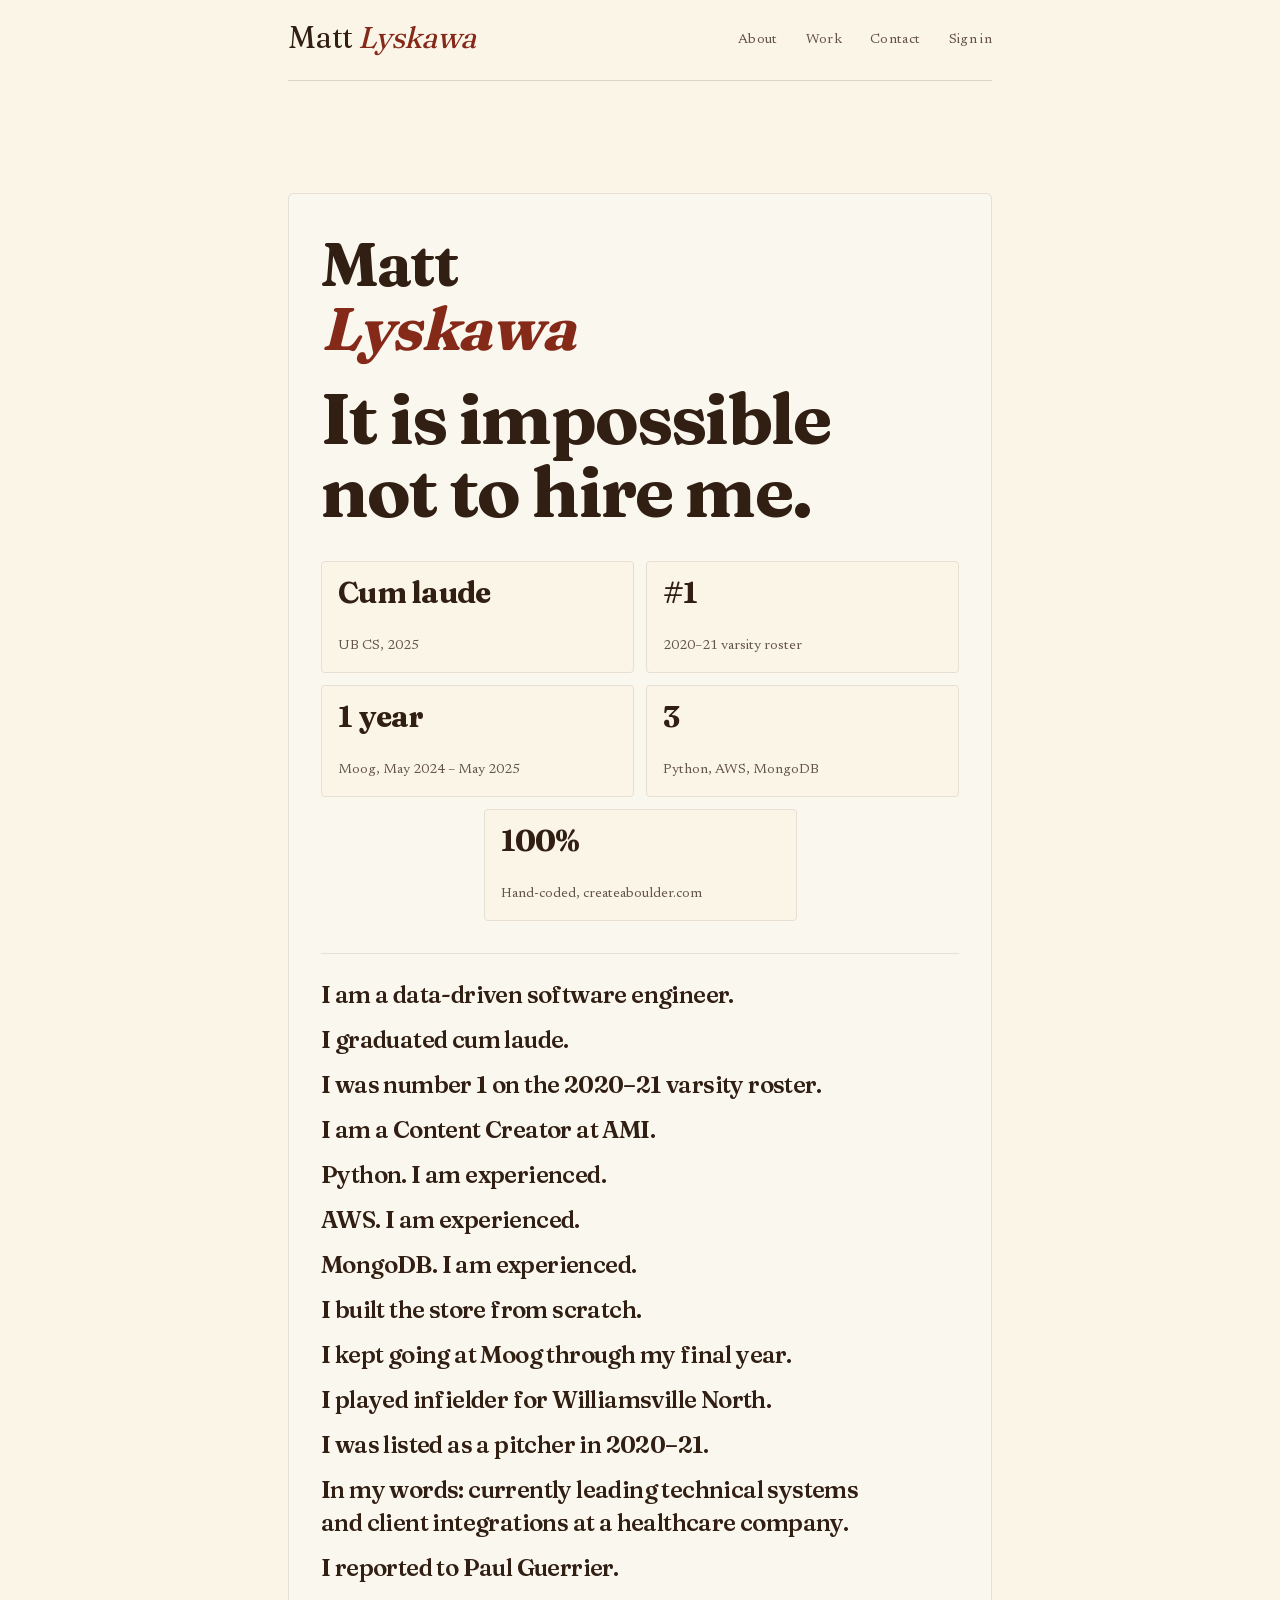
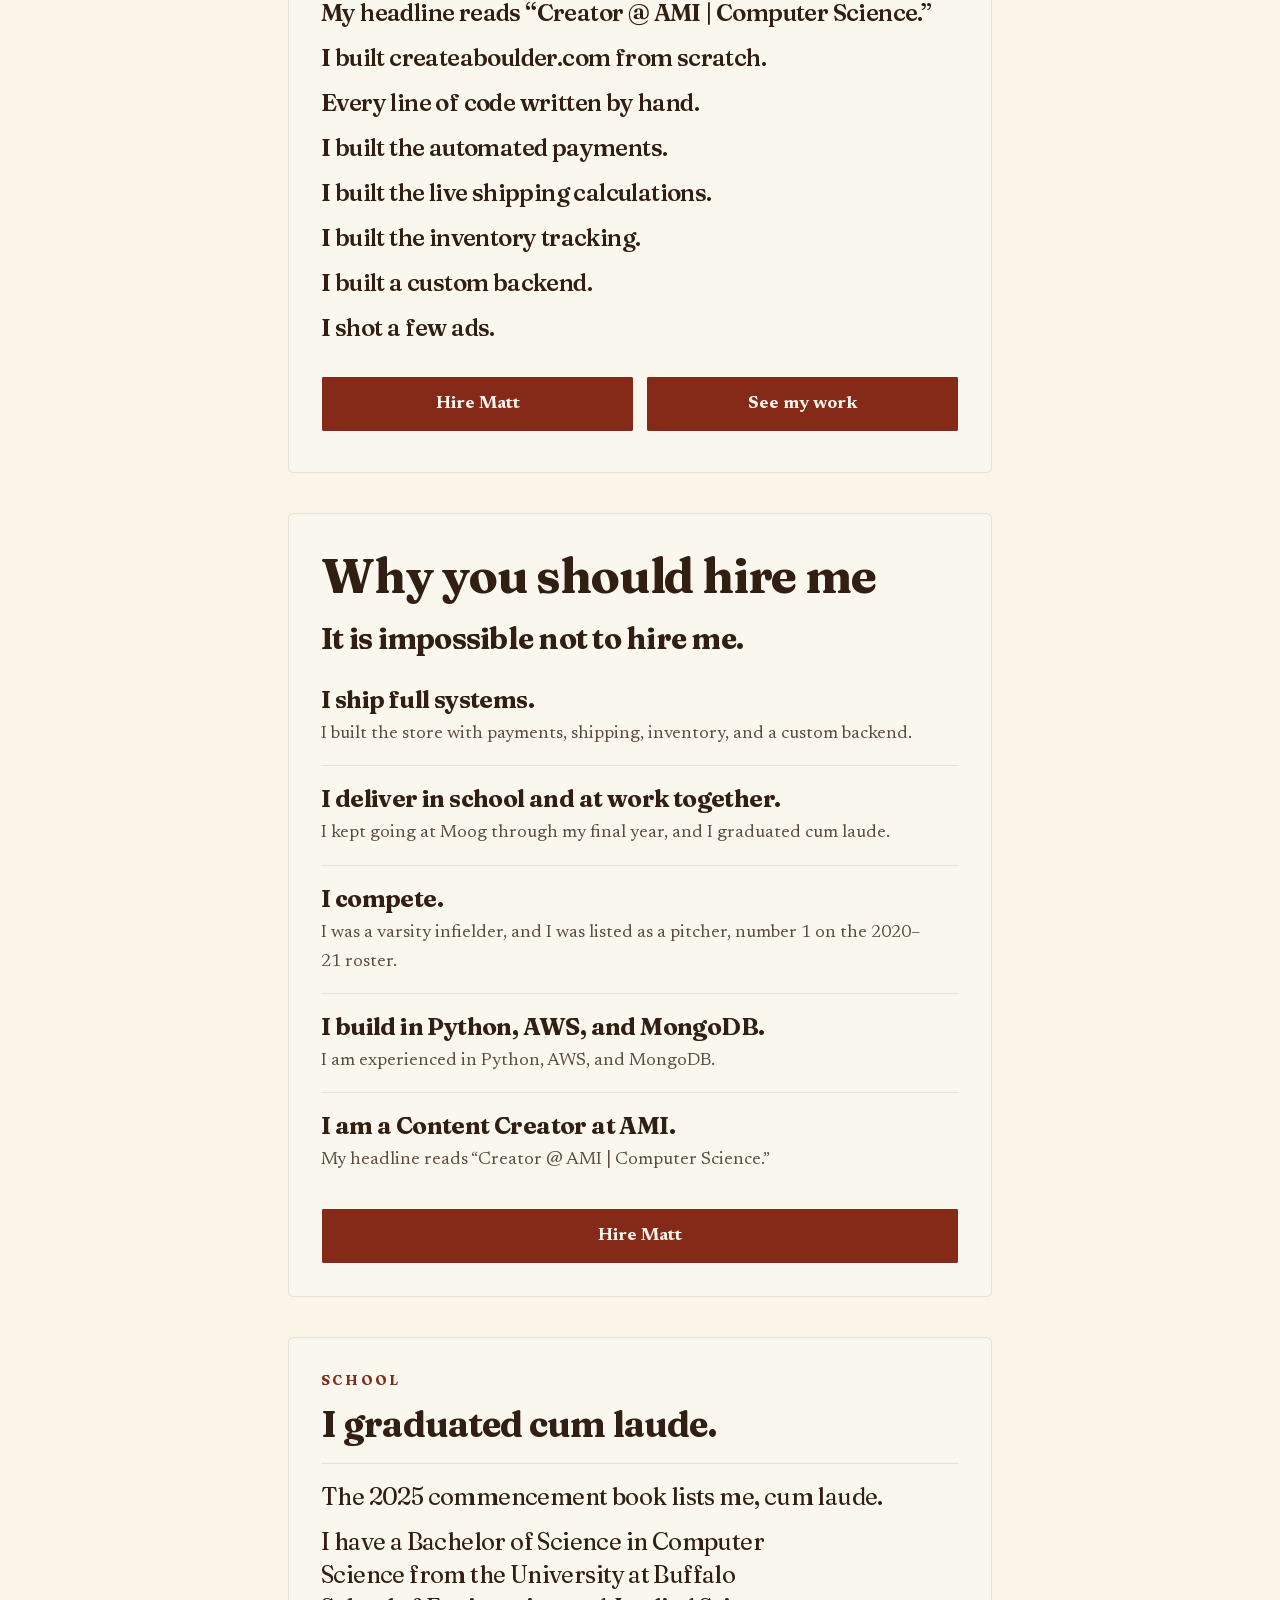
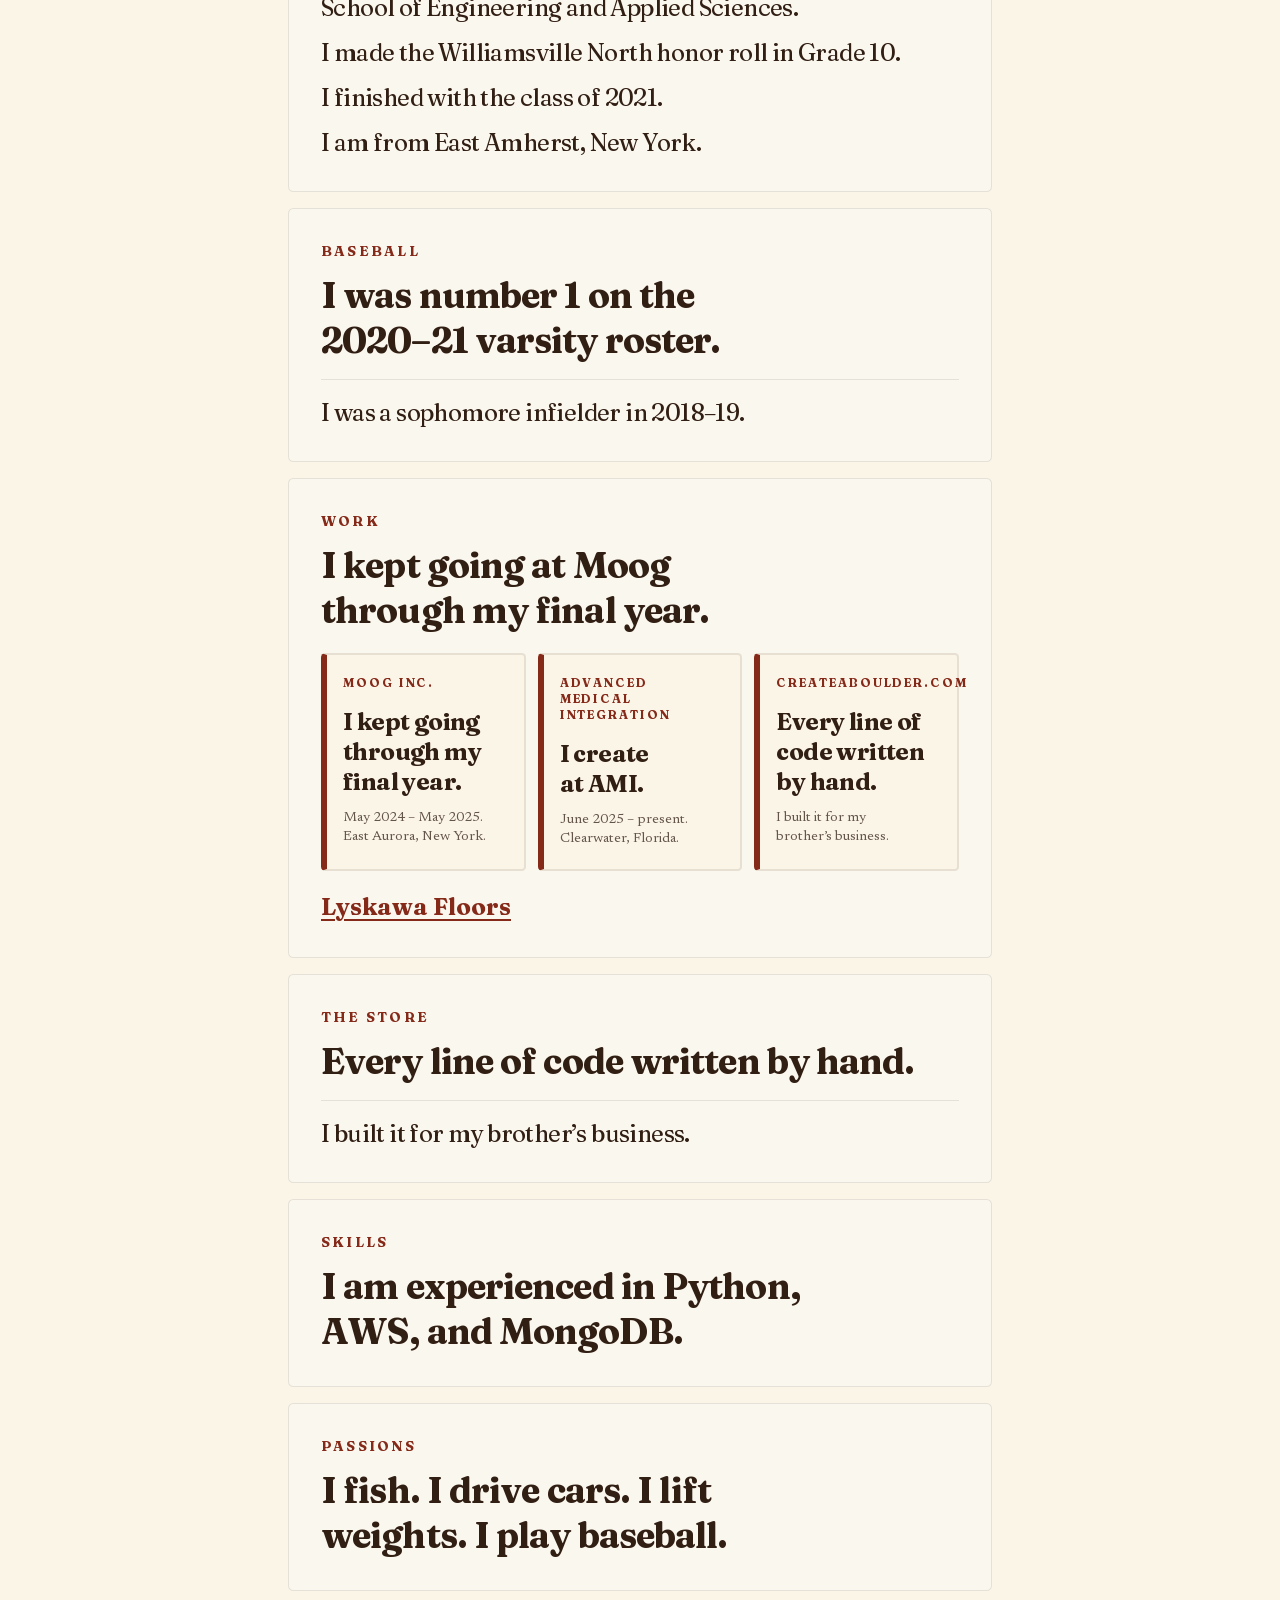
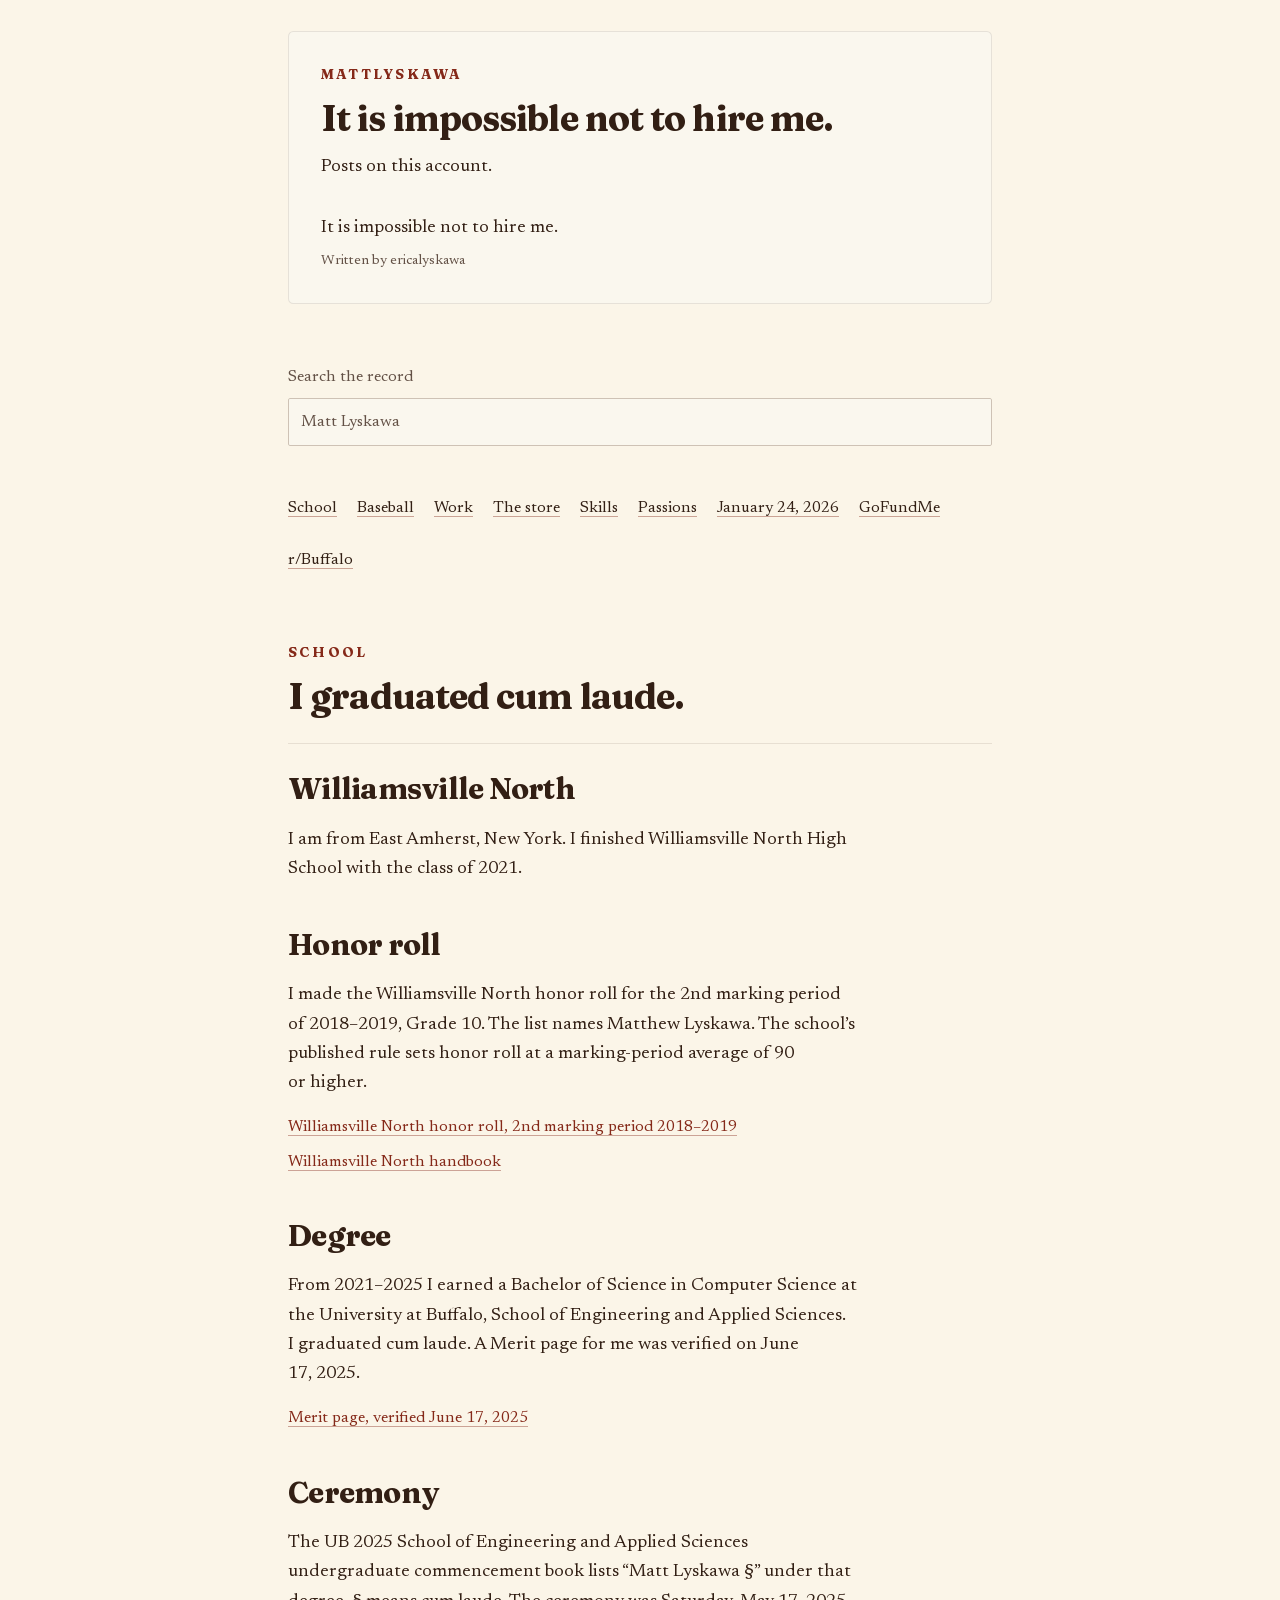
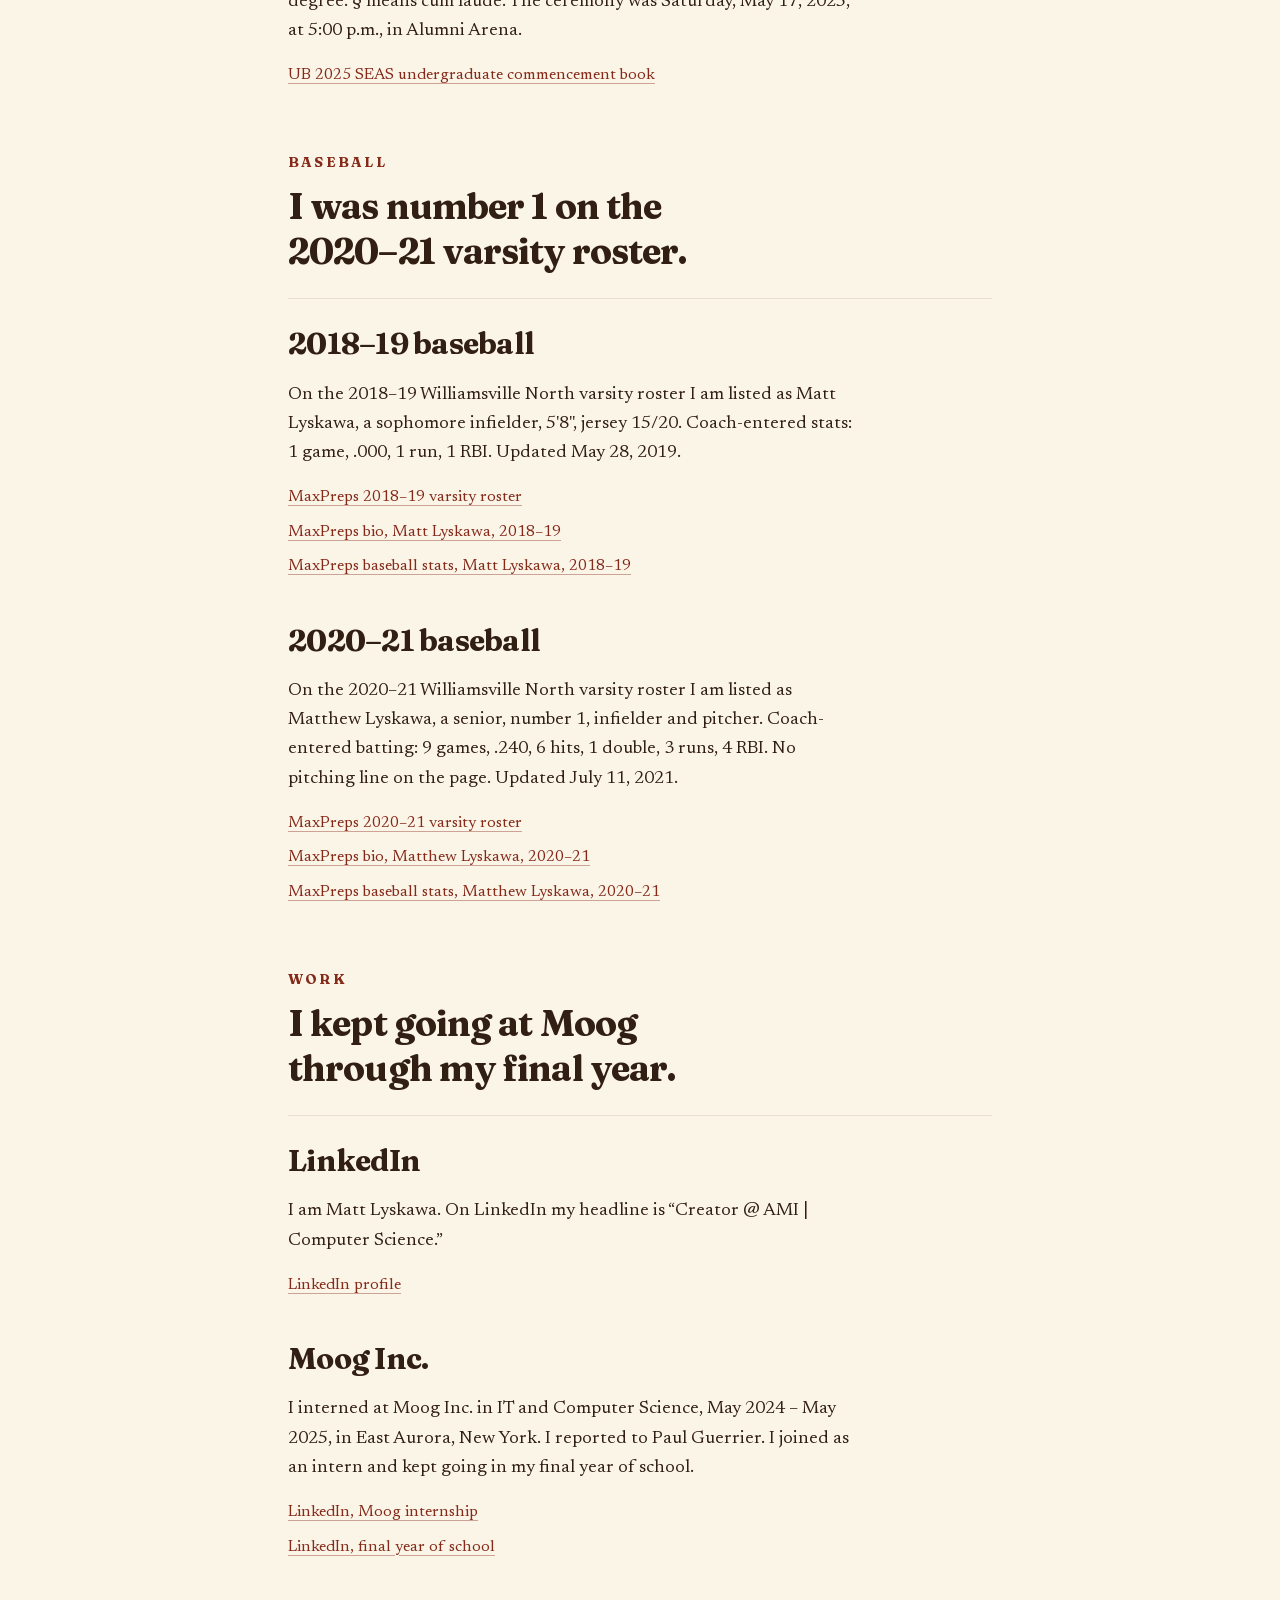
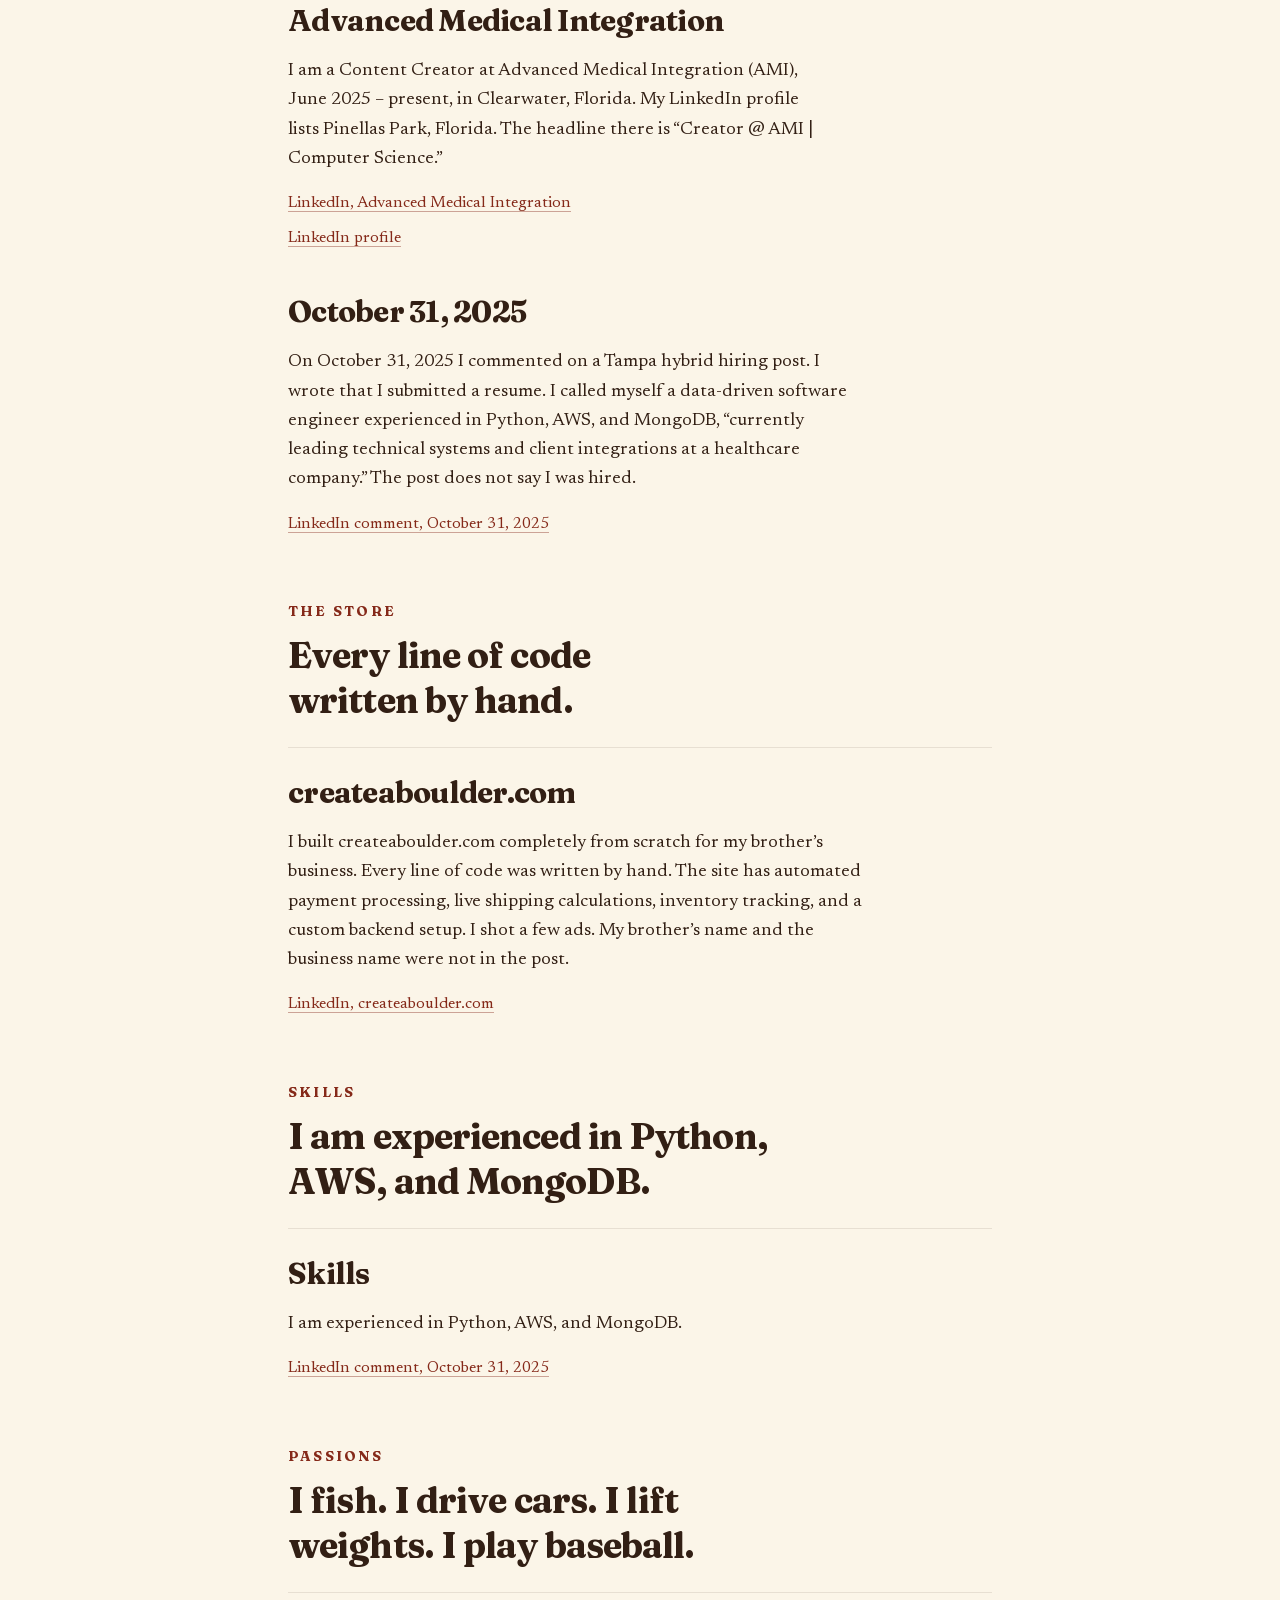
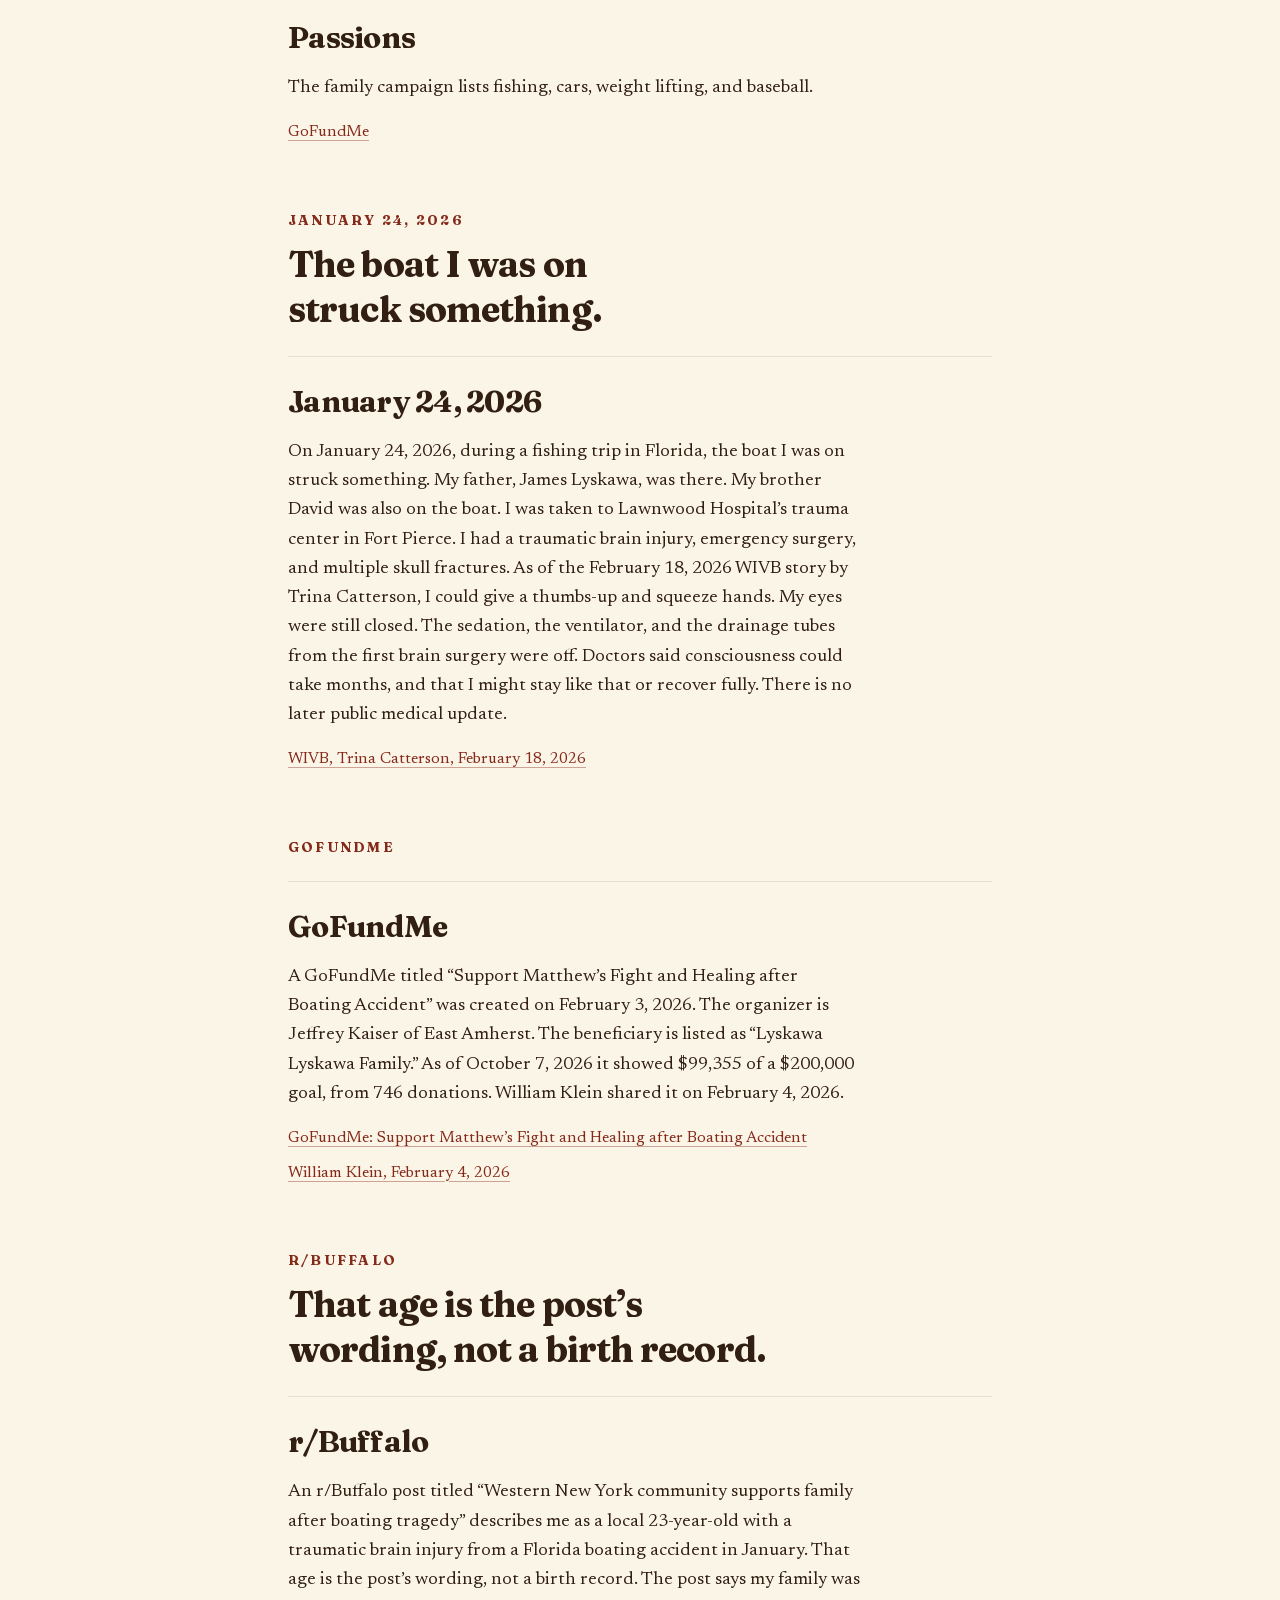
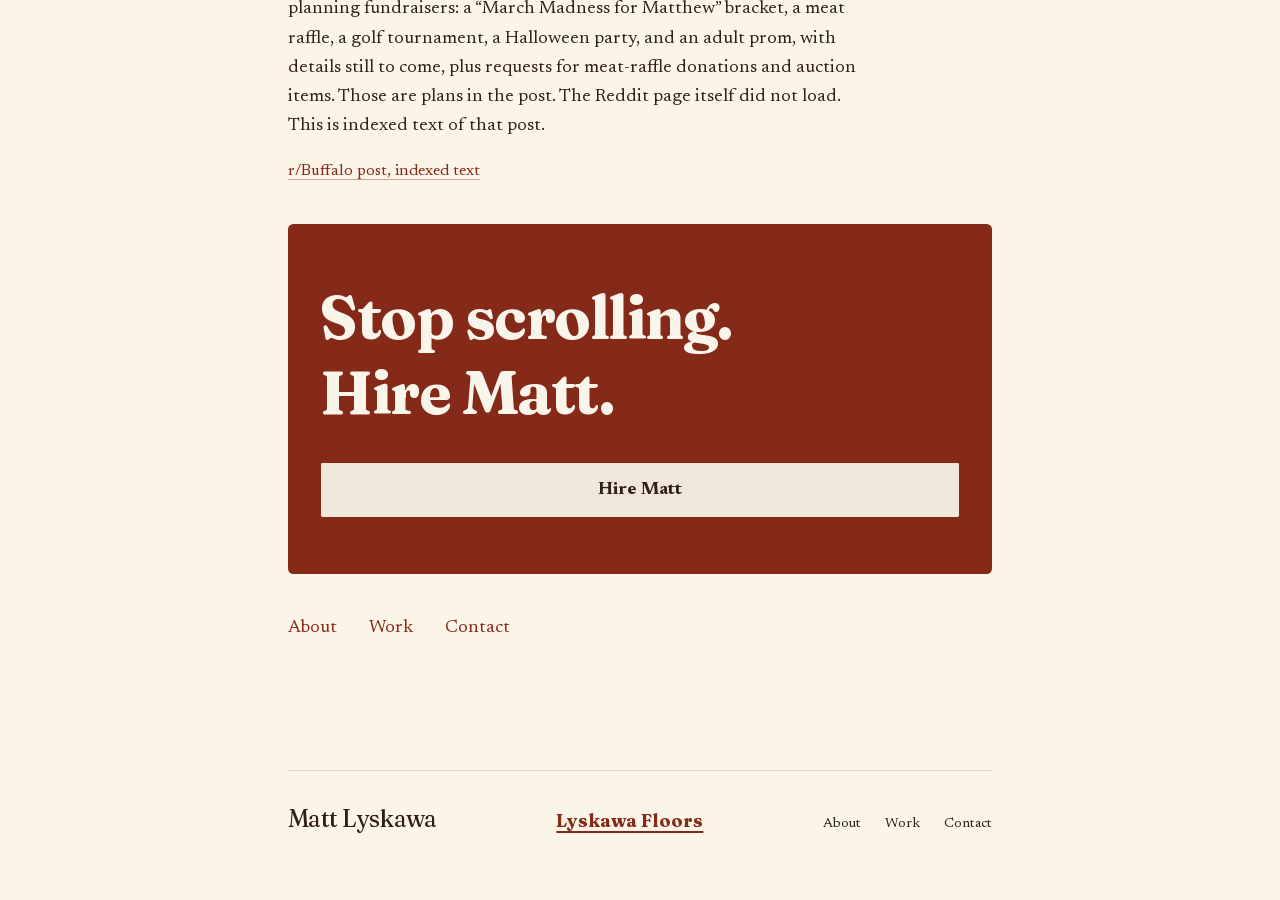
==== commit 57abd36a: "Add the Lyskawa Floors link." ====
--- a/index.html
+++ b/index.html
@@ -1 +1 @@
-<!DOCTYPE html><html lang="en" class="fraunces_d361c29d-module__5PBLiG__variable newsreader_8524af2f-module__VEC2Nq__variable h-full antialiased"><head><meta charSet="utf-8"/><meta name="viewport" content="width=device-width, initial-scale=1"/><link rel="preload" href="/_next/static/media/03bda585a99c6450-s.p.32sris142tqlb.woff2" as="font" crossorigin="" type="font/woff2"/><link rel="preload" href="/_next/static/media/5f402bd2d8eef81a-s.p.40bho2kviej2o.woff2" as="font" crossorigin="" type="font/woff2"/><link rel="stylesheet" href="/_next/static/chunks/0rzigez118q3e.css" data-precedence="next"/><link rel="preload" as="script" fetchPriority="low" href="/_next/static/chunks/3mc6dra1m0098.js"/><script src="/_next/static/chunks/2i51e627rllld.js" async=""></script><script src="/_next/static/chunks/1rj7ns8rte9vc.js" async=""></script><script src="/_next/static/chunks/3fly1jhnacksh.js" async=""></script><script src="/_next/static/chunks/turbopack-32cw32wjdmm_2.js" async=""></script><script src="/_next/static/chunks/27stpg5i55eih.js" async=""></script><script src="/_next/static/chunks/1f7prws197kn1.js" async=""></script><script src="/_next/static/chunks/2rybur7gyd6zk.js" async=""></script><script src="/_next/static/chunks/2oxbf26n_8gsq.js" async=""></script><title>Matt Lyskawa</title><meta name="description" content="Matt Lyskawa. It is impossible not to hire me. I am a data-driven software engineer. I graduated cum laude. I was number 1 on the 2020–21 varsity roster. I am a Content Creator at AMI. Python. I am experienced. AWS. I am experienced. MongoDB. I am experienced. I built the store from scratch. I kept going at Moog through my final year. I played infielder for Williamsville North. I was listed as a pitcher in 2020–21. In my words: currently leading technical systems and client integrations at a healthcare company. I reported to Paul Guerrier. My headline reads “Creator @ AMI | Computer Science.” I built createaboulder.com from scratch. Every line of code written by hand. I built the automated payments. I built the live shipping calculations. I built the inventory tracking. I built a custom backend. I shot a few ads. The 2025 commencement book lists me, cum laude. I have a Bachelor of Science in Computer Science from the University at Buffalo School of Engineering and Applied Sciences. I made the Williamsville North honor roll in Grade 10. I finished with the class of 2021. I am from East Amherst, New York. I was a sophomore infielder in 2018–19. I am a Content Creator at Advanced Medical Integration. I work in Clearwater, Florida. I interned at Moog. I worked in IT and Computer Science. I worked in East Aurora, New York. Every line of code written by hand. I built it for my brother’s business. I am experienced in Python, AWS, and MongoDB. I fish. I drive cars. I lift weights. I play baseball."/><meta name="robots" content="index, follow"/><meta property="og:title" content="Matt Lyskawa"/><meta property="og:description" content="Matt Lyskawa. It is impossible not to hire me. I am a data-driven software engineer. I graduated cum laude. I was number 1 on the 2020–21 varsity roster. I am a Content Creator at AMI. Python. I am experienced. AWS. I am experienced. MongoDB. I am experienced. I built the store from scratch. I kept going at Moog through my final year. I played infielder for Williamsville North. I was listed as a pitcher in 2020–21. In my words: currently leading technical systems and client integrations at a healthcare company. I reported to Paul Guerrier. My headline reads “Creator @ AMI | Computer Science.” I built createaboulder.com from scratch. Every line of code written by hand. I built the automated payments. I built the live shipping calculations. I built the inventory tracking. I built a custom backend. I shot a few ads. The 2025 commencement book lists me, cum laude. I have a Bachelor of Science in Computer Science from the University at Buffalo School of Engineering and Applied Sciences. I made the Williamsville North honor roll in Grade 10. I finished with the class of 2021. I am from East Amherst, New York. I was a sophomore infielder in 2018–19. I am a Content Creator at Advanced Medical Integration. I work in Clearwater, Florida. I interned at Moog. I worked in IT and Computer Science. I worked in East Aurora, New York. Every line of code written by hand. I built it for my brother’s business. I am experienced in Python, AWS, and MongoDB. I fish. I drive cars. I lift weights. I play baseball."/><meta property="og:type" content="website"/><meta name="twitter:card" content="summary"/><meta name="twitter:title" content="Matt Lyskawa"/><meta name="twitter:description" content="Matt Lyskawa. It is impossible not to hire me. I am a data-driven software engineer. I graduated cum laude. I was number 1 on the 2020–21 varsity roster. I am a Content Creator at AMI. Python. I am experienced. AWS. I am experienced. MongoDB. I am experienced. I built the store from scratch. I kept going at Moog through my final year. I played infielder for Williamsville North. I was listed as a pitcher in 2020–21. In my words: currently leading technical systems and client integrations at a healthcare company. I reported to Paul Guerrier. My headline reads “Creator @ AMI | Computer Science.” I built createaboulder.com from scratch. Every line of code written by hand. I built the automated payments. I built the live shipping calculations. I built the inventory tracking. I built a custom backend. I shot a few ads. The 2025 commencement book lists me, cum laude. I have a Bachelor of Science in Computer Science from the University at Buffalo School of Engineering and Applied Sciences. I made the Williamsville North honor roll in Grade 10. I finished with the class of 2021. I am from East Amherst, New York. I was a sophomore infielder in 2018–19. I am a Content Creator at Advanced Medical Integration. I work in Clearwater, Florida. I interned at Moog. I worked in IT and Computer Science. I worked in East Aurora, New York. Every line of code written by hand. I built it for my brother’s business. I am experienced in Python, AWS, and MongoDB. I fish. I drive cars. I lift weights. I play baseball."/><link rel="icon" href="/icon.svg?icon.1rbk8j8qq5zuz.svg" sizes="any" type="image/svg+xml"/><meta name="next-size-adjust" content=""/><script src="/_next/static/chunks/0cz1d0mv5g_q7.js" noModule=""></script></head><body class="min-h-full bg-background text-foreground"><div hidden=""><!--$--><!--/$--></div><div class="flex min-h-full flex-col"><a href="#content" class="sr-only focus:not-sr-only focus:absolute focus:top-3 focus:left-3 focus:z-50 focus:bg-primary focus:px-3 focus:py-2 focus:text-primary-foreground">Skip to content</a><header><div class="mx-auto flex h-20 w-full max-w-3xl items-center justify-between gap-6 px-6 sm:px-8"><a aria-label="Matt Lyskawa, home" class="shrink-0" href="/"><span class="font-display text-xl leading-none tracking-tight text-foreground sm:text-3xl">Matt<!-- --> <span class="text-primary italic">Lyskawa</span></span></a><nav class="hidden items-center gap-7 md:flex" aria-label="Primary"><a class="text-sm tracking-wide text-muted-foreground underline-offset-4 hover:text-foreground hover:underline" href="/about/">About</a><a class="text-sm tracking-wide text-muted-foreground underline-offset-4 hover:text-foreground hover:underline" href="/work/">Work</a><a class="text-sm tracking-wide text-muted-foreground underline-offset-4 hover:text-foreground hover:underline" href="/contact/">Contact</a><a class="text-sm tracking-wide text-muted-foreground underline-offset-4 hover:text-foreground hover:underline" href="/sign-in/">Sign in</a></nav><button type="button" tabindex="0" data-slot="sheet-trigger" aria-label="Open menu" data-base-ui-click-trigger="" id="base-ui-_R_3ulb_" aria-haspopup="dialog" aria-expanded="false" class="group/button inline-flex shrink-0 items-center justify-center rounded-lg border bg-clip-padding text-sm font-medium whitespace-nowrap transition-all outline-none select-none focus-visible:border-ring focus-visible:ring-3 focus-visible:ring-ring/50 active:not-aria-[haspopup]:translate-y-px disabled:pointer-events-none disabled:opacity-50 aria-invalid:border-destructive aria-invalid:ring-3 aria-invalid:ring-destructive/20 dark:aria-invalid:border-destructive/50 dark:aria-invalid:ring-destructive/40 [&amp;_svg]:pointer-events-none [&amp;_svg]:shrink-0 [&amp;_svg:not([class*=&#x27;size-&#x27;])]:size-4 border-border bg-background hover:bg-muted hover:text-foreground aria-expanded:bg-muted aria-expanded:text-foreground dark:border-input dark:bg-input/30 dark:hover:bg-input/50 size-8 md:hidden"><svg xmlns="http://www.w3.org/2000/svg" width="24" height="24" viewBox="0 0 24 24" fill="none" stroke="currentColor" stroke-width="2" stroke-linecap="round" stroke-linejoin="round" class="lucide lucide-menu" aria-hidden="true"><path d="M4 5h16"></path><path d="M4 12h16"></path><path d="M4 19h16"></path></svg></button></div><div class="mx-auto w-full max-w-3xl px-6 sm:px-8"><div aria-hidden="true" class="h-px bg-foreground/15"></div></div></header><main id="content" class="flex-1"><div class="mx-auto w-full max-w-3xl px-6 py-16 sm:px-8 sm:py-28"><section class="rounded-3xl border border-foreground/10 bg-card px-5 py-7 sm:px-8 sm:py-10"><h1 class="font-display text-5xl leading-none font-bold tracking-tight text-balance sm:text-6xl"><span class="block">Matt</span><span class="mt-1 block text-primary italic">Lyskawa</span></h1><p class="mt-6 font-display text-5xl leading-[1.02] font-bold tracking-tight text-balance sm:text-7xl">It is impossible not to hire me.</p><ul class="mt-8 grid grid-cols-2 gap-3"><li class="flex min-h-28 min-w-0 flex-col justify-between rounded-2xl border border-foreground/10 bg-background px-4 py-4"><p class="font-display text-3xl font-bold leading-none tracking-tight text-balance">Cum laude</p><p class="mt-3 text-sm leading-snug text-pretty text-foreground/75">UB CS, 2025</p></li><li class="flex min-h-28 min-w-0 flex-col justify-between rounded-2xl border border-foreground/10 bg-background px-4 py-4"><p class="font-display text-3xl font-bold leading-none tracking-tight text-balance">#1</p><p class="mt-3 text-sm leading-snug text-pretty text-foreground/75">2020–21 varsity roster</p></li><li class="flex min-h-28 min-w-0 flex-col justify-between rounded-2xl border border-foreground/10 bg-background px-4 py-4"><p class="font-display text-3xl font-bold leading-none tracking-tight text-balance">1 year</p><p class="mt-3 text-sm leading-snug text-pretty text-foreground/75">Moog, May 2024 – May 2025</p></li><li class="flex min-h-28 min-w-0 flex-col justify-between rounded-2xl border border-foreground/10 bg-background px-4 py-4"><p class="font-display text-3xl font-bold leading-none tracking-tight text-balance">3</p><p class="mt-3 text-sm leading-snug text-pretty text-foreground/75">Python, AWS, MongoDB</p></li><li class="flex min-h-28 min-w-0 flex-col justify-between rounded-2xl border border-foreground/10 bg-background px-4 py-4 col-span-2 w-[calc(50%-0.375rem)] justify-self-center"><p class="font-display text-3xl font-bold leading-none tracking-tight text-balance">100%</p><p class="mt-3 text-sm leading-snug text-pretty text-foreground/75">Hand-coded, createaboulder.com</p></li></ul><div class="mt-8 space-y-3 border-t border-foreground/10 pt-6"><p class="font-display text-xl font-semibold leading-snug tracking-tight text-balance sm:text-2xl">I am a data-driven software engineer.</p><p class="font-display text-xl font-semibold leading-snug tracking-tight text-balance sm:text-2xl">I graduated cum laude.</p><p class="font-display text-xl font-semibold leading-snug tracking-tight text-balance sm:text-2xl">I was number 1 on the 2020–21 varsity roster.</p><p class="font-display text-xl font-semibold leading-snug tracking-tight text-balance sm:text-2xl">I am a Content Creator at AMI.</p><p class="font-display text-xl font-semibold leading-snug tracking-tight text-balance sm:text-2xl">Python. I am experienced.</p><p class="font-display text-xl font-semibold leading-snug tracking-tight text-balance sm:text-2xl">AWS. I am experienced.</p><p class="font-display text-xl font-semibold leading-snug tracking-tight text-balance sm:text-2xl">MongoDB. I am experienced.</p><p class="font-display text-xl font-semibold leading-snug tracking-tight text-balance sm:text-2xl">I built the store from scratch.</p><p class="font-display text-xl font-semibold leading-snug tracking-tight text-balance sm:text-2xl">I kept going at Moog through my final year.</p><p class="font-display text-xl font-semibold leading-snug tracking-tight text-balance sm:text-2xl">I played infielder for Williamsville North.</p><p class="font-display text-xl font-semibold leading-snug tracking-tight text-balance sm:text-2xl">I was listed as a pitcher in 2020–21.</p><p class="font-display text-xl font-semibold leading-snug tracking-tight text-balance sm:text-2xl">In my words: currently leading technical systems and client integrations at a healthcare company.</p><p class="font-display text-xl font-semibold leading-snug tracking-tight text-balance sm:text-2xl">I reported to Paul Guerrier.</p><p class="font-display text-xl font-semibold leading-snug tracking-tight text-balance sm:text-2xl">My headline reads “Creator @ AMI | Computer Science.”</p><p class="font-display text-xl font-semibold leading-snug tracking-tight text-balance sm:text-2xl">I built createaboulder.com from scratch.</p><p class="font-display text-xl font-semibold leading-snug tracking-tight text-balance sm:text-2xl">Every line of code written by hand.</p><p class="font-display text-xl font-semibold leading-snug tracking-tight text-balance sm:text-2xl">I built the automated payments.</p><p class="font-display text-xl font-semibold leading-snug tracking-tight text-balance sm:text-2xl">I built the live shipping calculations.</p><p class="font-display text-xl font-semibold leading-snug tracking-tight text-balance sm:text-2xl">I built the inventory tracking.</p><p class="font-display text-xl font-semibold leading-snug tracking-tight text-balance sm:text-2xl">I built a custom backend.</p><p class="font-display text-xl font-semibold leading-snug tracking-tight text-balance sm:text-2xl">I shot a few ads.</p></div><div class="mt-8 grid grid-cols-1 gap-3 sm:grid-cols-2"><a href="https://www.linkedin.com/in/matt-lyskawa-059b9b224" class="group/button inline-flex shrink-0 items-center justify-center rounded-lg border border-transparent bg-clip-padding whitespace-nowrap transition-all outline-none select-none focus-visible:border-ring focus-visible:ring-3 focus-visible:ring-ring/50 active:not-aria-[haspopup]:translate-y-px disabled:pointer-events-none disabled:opacity-50 aria-invalid:border-destructive aria-invalid:ring-3 aria-invalid:ring-destructive/20 dark:aria-invalid:border-destructive/50 dark:aria-invalid:ring-destructive/40 [&amp;_svg]:pointer-events-none [&amp;_svg]:shrink-0 [&amp;_svg:not([class*=&#x27;size-&#x27;])]:size-4 bg-primary text-primary-foreground hover:bg-primary/80 gap-1.5 has-data-[icon=inline-end]:pr-2 has-data-[icon=inline-start]:pl-2 h-14 w-full px-8 text-lg font-bold">Hire Matt</a><a href="#work" class="group/button inline-flex shrink-0 items-center justify-center rounded-lg border border-transparent bg-clip-padding whitespace-nowrap transition-all outline-none select-none focus-visible:border-ring focus-visible:ring-3 focus-visible:ring-ring/50 active:not-aria-[haspopup]:translate-y-px disabled:pointer-events-none disabled:opacity-50 aria-invalid:border-destructive aria-invalid:ring-3 aria-invalid:ring-destructive/20 dark:aria-invalid:border-destructive/50 dark:aria-invalid:ring-destructive/40 [&amp;_svg]:pointer-events-none [&amp;_svg]:shrink-0 [&amp;_svg:not([class*=&#x27;size-&#x27;])]:size-4 bg-primary text-primary-foreground hover:bg-primary/80 gap-1.5 has-data-[icon=inline-end]:pr-2 has-data-[icon=inline-start]:pl-2 h-14 w-full px-8 text-lg font-bold">See my work</a></div></section><section class="mt-8 rounded-3xl border border-foreground/10 bg-card px-5 py-7 sm:mt-10 sm:px-8 sm:py-8" aria-labelledby="why-hire"><h2 id="why-hire" class="font-display text-4xl font-bold leading-tight tracking-tight text-balance sm:text-5xl">Why you should hire me</h2><p class="mt-3 font-display text-2xl font-bold leading-snug tracking-tight text-balance sm:text-3xl">It is impossible not to hire me.</p><ul class="mt-6 divide-y divide-foreground/10"><li class="py-4 first:pt-0 last:pb-0"><p class="font-display text-xl font-bold leading-snug tracking-tight text-balance sm:text-2xl">I ship full systems.</p><p class="mt-1 text-base leading-relaxed text-pretty text-foreground/80 sm:text-lg">I built the store with payments, shipping, inventory, and a custom backend.</p></li><li class="py-4 first:pt-0 last:pb-0"><p class="font-display text-xl font-bold leading-snug tracking-tight text-balance sm:text-2xl">I deliver in school and at work together.</p><p class="mt-1 text-base leading-relaxed text-pretty text-foreground/80 sm:text-lg">I kept going at Moog through my final year, and I graduated cum laude.</p></li><li class="py-4 first:pt-0 last:pb-0"><p class="font-display text-xl font-bold leading-snug tracking-tight text-balance sm:text-2xl">I compete.</p><p class="mt-1 text-base leading-relaxed text-pretty text-foreground/80 sm:text-lg">I was a varsity infielder, and I was listed as a pitcher, number 1 on the 2020–21 roster.</p></li><li class="py-4 first:pt-0 last:pb-0"><p class="font-display text-xl font-bold leading-snug tracking-tight text-balance sm:text-2xl">I build in Python, AWS, and MongoDB.</p><p class="mt-1 text-base leading-relaxed text-pretty text-foreground/80 sm:text-lg">I am experienced in Python, AWS, and MongoDB.</p></li><li class="py-4 first:pt-0 last:pb-0"><p class="font-display text-xl font-bold leading-snug tracking-tight text-balance sm:text-2xl">I am a Content Creator at AMI.</p><p class="mt-1 text-base leading-relaxed text-pretty text-foreground/80 sm:text-lg">My headline reads “Creator @ AMI | Computer Science.”</p></li></ul><div class="mt-8"><a href="https://www.linkedin.com/in/matt-lyskawa-059b9b224" class="group/button inline-flex shrink-0 items-center justify-center rounded-lg border border-transparent bg-clip-padding whitespace-nowrap transition-all outline-none select-none focus-visible:border-ring focus-visible:ring-3 focus-visible:ring-ring/50 active:not-aria-[haspopup]:translate-y-px disabled:pointer-events-none disabled:opacity-50 aria-invalid:border-destructive aria-invalid:ring-3 aria-invalid:ring-destructive/20 dark:aria-invalid:border-destructive/50 dark:aria-invalid:ring-destructive/40 [&amp;_svg]:pointer-events-none [&amp;_svg]:shrink-0 [&amp;_svg:not([class*=&#x27;size-&#x27;])]:size-4 bg-primary text-primary-foreground hover:bg-primary/80 gap-1.5 has-data-[icon=inline-end]:pr-2 has-data-[icon=inline-start]:pl-2 h-14 w-full px-8 text-lg font-bold">Hire Matt</a></div></section><div class="mt-8 grid gap-4 sm:mt-10"><section aria-label="School" class="scroll-mt-24 rounded-3xl border border-foreground/10 bg-card px-5 py-7 sm:px-8 sm:py-8"><h2 class="font-display text-sm font-bold tracking-[0.16em] text-primary uppercase">School</h2><p class="mt-3 font-display text-3xl font-bold leading-tight tracking-tight text-balance sm:text-4xl">I graduated cum laude.</p><div class="mt-4 space-y-3 border-t border-foreground/10 pt-4"><p class="font-display text-xl leading-snug tracking-tight text-balance sm:text-2xl">The 2025 commencement book lists me, cum laude.</p><p class="font-display text-xl leading-snug tracking-tight text-balance sm:text-2xl">I have a Bachelor of Science in Computer Science from the University at Buffalo School of Engineering and Applied Sciences.</p><p class="font-display text-xl leading-snug tracking-tight text-balance sm:text-2xl">I made the Williamsville North honor roll in Grade 10.</p><p class="font-display text-xl leading-snug tracking-tight text-balance sm:text-2xl">I finished with the class of 2021.</p><p class="font-display text-xl leading-snug tracking-tight text-balance sm:text-2xl">I am from East Amherst, New York.</p></div></section><section aria-label="Baseball" class="scroll-mt-24 rounded-3xl border border-foreground/10 bg-card px-5 py-7 sm:px-8 sm:py-8"><h2 class="font-display text-sm font-bold tracking-[0.16em] text-primary uppercase">Baseball</h2><p class="mt-3 font-display text-3xl font-bold leading-tight tracking-tight text-balance sm:text-4xl">I was number 1 on the 2020–21 varsity roster.</p><div class="mt-4 space-y-3 border-t border-foreground/10 pt-4"><p class="font-display text-xl leading-snug tracking-tight text-balance sm:text-2xl">I was a sophomore infielder in 2018–19.</p></div></section><section id="work" aria-label="Work" class="scroll-mt-24 rounded-3xl border border-foreground/10 bg-card px-5 py-7 sm:px-8 sm:py-8"><h2 class="font-display text-sm font-bold tracking-[0.16em] text-primary uppercase">Work</h2><p class="mt-3 font-display text-3xl font-bold leading-tight tracking-tight text-balance sm:text-4xl">I kept going at Moog through my final year.</p><ul class="mt-5 grid grid-cols-1 items-stretch gap-3 md:grid-cols-3"><li class="min-w-0"><button type="button" tabindex="0" data-base-ui-click-trigger="" id="base-ui-_R_3rmqnnb_" aria-haspopup="dialog" aria-expanded="false" data-slot="dialog-trigger" class="flex h-full min-h-48 w-full flex-col rounded-2xl border-2 border-foreground/10 border-l-[6px] border-l-primary bg-background px-4 py-5 text-left transition hover:border-primary/50 motion-safe:hover:-translate-y-1 motion-safe:hover:shadow-lg focus-visible:border-ring focus-visible:ring-3 focus-visible:ring-ring/50 focus-visible:outline-none"><span class="font-display text-xs font-bold tracking-[0.16em] text-primary uppercase">Moog Inc.</span><span class="mt-4 font-display text-2xl font-bold leading-tight tracking-tight text-balance">I kept going through my final year.</span><span class="mt-3 text-sm leading-snug text-pretty text-foreground/75">May 2024 – May 2025. East Aurora, New York.</span></button></li><li class="min-w-0"><button type="button" tabindex="0" data-base-ui-click-trigger="" id="base-ui-_R_3tmqnnb_" aria-haspopup="dialog" aria-expanded="false" data-slot="dialog-trigger" class="flex h-full min-h-48 w-full flex-col rounded-2xl border-2 border-foreground/10 border-l-[6px] border-l-primary bg-background px-4 py-5 text-left transition hover:border-primary/50 motion-safe:hover:-translate-y-1 motion-safe:hover:shadow-lg focus-visible:border-ring focus-visible:ring-3 focus-visible:ring-ring/50 focus-visible:outline-none"><span class="font-display text-xs font-bold tracking-[0.16em] text-primary uppercase">Advanced Medical Integration</span><span class="mt-4 font-display text-2xl font-bold leading-tight tracking-tight text-balance">I create at AMI.</span><span class="mt-3 text-sm leading-snug text-pretty text-foreground/75">June 2025 – present. Clearwater, Florida.</span></button></li><li class="min-w-0"><button type="button" tabindex="0" data-base-ui-click-trigger="" id="base-ui-_R_3vmqnnb_" aria-haspopup="dialog" aria-expanded="false" data-slot="dialog-trigger" class="flex h-full min-h-48 w-full flex-col rounded-2xl border-2 border-foreground/10 border-l-[6px] border-l-primary bg-background px-4 py-5 text-left transition hover:border-primary/50 motion-safe:hover:-translate-y-1 motion-safe:hover:shadow-lg focus-visible:border-ring focus-visible:ring-3 focus-visible:ring-ring/50 focus-visible:outline-none"><span class="font-display text-xs font-bold tracking-[0.16em] text-primary uppercase">createaboulder.com</span><span class="mt-4 font-display text-2xl font-bold leading-tight tracking-tight text-balance">Every line of code written by hand.</span><span class="mt-3 text-sm leading-snug text-pretty text-foreground/75">I built it for my brother’s business.</span></button></li></ul></section><section aria-label="The store" class="scroll-mt-24 rounded-3xl border border-foreground/10 bg-card px-5 py-7 sm:px-8 sm:py-8"><h2 class="font-display text-sm font-bold tracking-[0.16em] text-primary uppercase">The store</h2><p class="mt-3 font-display text-3xl font-bold leading-tight tracking-tight text-balance sm:text-4xl">Every line of code written by hand.</p><div class="mt-4 space-y-3 border-t border-foreground/10 pt-4"><p class="font-display text-xl leading-snug tracking-tight text-balance sm:text-2xl">I built it for my brother’s business.</p></div></section><section aria-label="Skills" class="scroll-mt-24 rounded-3xl border border-foreground/10 bg-card px-5 py-7 sm:px-8 sm:py-8"><h2 class="font-display text-sm font-bold tracking-[0.16em] text-primary uppercase">Skills</h2><p class="mt-3 font-display text-3xl font-bold leading-tight tracking-tight text-balance sm:text-4xl">I am experienced in Python, AWS, and MongoDB.</p></section><section aria-label="Passions" class="scroll-mt-24 rounded-3xl border border-foreground/10 bg-card px-5 py-7 sm:px-8 sm:py-8"><h2 class="font-display text-sm font-bold tracking-[0.16em] text-primary uppercase">Passions</h2><p class="mt-3 font-display text-3xl font-bold leading-tight tracking-tight text-balance sm:text-4xl">I fish. I drive cars. I lift weights. I play baseball.</p></section></div><section class="mt-8 rounded-3xl border border-foreground/10 bg-card px-5 py-7 sm:mt-10 sm:px-8 sm:py-8" aria-labelledby="matt-posts"><h2 id="matt-posts" class="font-display text-sm font-bold tracking-[0.16em] text-primary uppercase">mattlyskawa</h2><p class="mt-3 font-display text-3xl font-bold leading-tight tracking-tight text-balance sm:text-4xl">It is impossible not to hire me.</p><p class="mt-3 text-lg leading-relaxed">Posts on this account.</p><ul class="mt-8 space-y-8"><li><p class="text-lg leading-relaxed">It is impossible not to hire me.</p><p class="mt-2 text-sm text-muted-foreground">Written by <!-- -->ericalyskawa</p></li></ul></section><div class="mt-8 sm:mt-10"><div class="sticky top-0 z-20 -mx-6 bg-background/95 px-6 py-5 backdrop-blur sm:-mx-8 sm:px-8"><label for="record-search" class="text-base text-muted-foreground">Search the record</label><div class="relative mt-2"><input data-slot="input" class="w-full min-w-0 rounded-md border border-input bg-card px-3 text-base text-foreground outline-none placeholder:text-muted-foreground focus-visible:border-ring focus-visible:ring-3 focus-visible:ring-ring/50 disabled:pointer-events-none disabled:opacity-50 h-12 pr-20" id="record-search" placeholder="Matt Lyskawa" autoComplete="off" enterKeyHint="search" value=""/></div><p role="status" class="mt-3 min-h-6 text-sm text-muted-foreground"> </p><nav class="mt-1 flex flex-wrap gap-x-5 gap-y-2" aria-label="Record"><a href="#school" class="inline-flex min-h-11 items-center text-base text-foreground underline decoration-primary/40 underline-offset-4">School</a><a href="#baseball" class="inline-flex min-h-11 items-center text-base text-foreground underline decoration-primary/40 underline-offset-4">Baseball</a><a href="#work" class="inline-flex min-h-11 items-center text-base text-foreground underline decoration-primary/40 underline-offset-4">Work</a><a href="#the-store" class="inline-flex min-h-11 items-center text-base text-foreground underline decoration-primary/40 underline-offset-4">The store</a><a href="#skills" class="inline-flex min-h-11 items-center text-base text-foreground underline decoration-primary/40 underline-offset-4">Skills</a><a href="#passions" class="inline-flex min-h-11 items-center text-base text-foreground underline decoration-primary/40 underline-offset-4">Passions</a><a href="#january-24-2026" class="inline-flex min-h-11 items-center text-base text-foreground underline decoration-primary/40 underline-offset-4">January 24, 2026</a><a href="#gofundme" class="inline-flex min-h-11 items-center text-base text-foreground underline decoration-primary/40 underline-offset-4">GoFundMe</a><a href="#buffalo" class="inline-flex min-h-11 items-center text-base text-foreground underline decoration-primary/40 underline-offset-4">r/Buffalo</a></nav></div><div class="mt-10 space-y-16"><section id="school" aria-labelledby="school-label" class="scroll-mt-56"><h2 id="school-label" class="font-display text-sm font-bold tracking-[0.16em] text-primary uppercase">School</h2><p class="mt-3 max-w-xl font-display text-3xl font-bold leading-tight tracking-tight text-balance sm:text-4xl">I graduated cum laude.</p><div class="mt-6 space-y-10 border-t border-foreground/10 pt-6"><article><h3 class="max-w-xl text-2xl leading-snug font-bold tracking-tight text-balance break-words sm:text-3xl">Williamsville North</h3><p class="mt-4 max-w-xl text-lg leading-relaxed text-pretty">I am from East Amherst, New York. I finished Williamsville North High School with the class of 2021.</p></article><article><h3 class="max-w-xl text-2xl leading-snug font-bold tracking-tight text-balance break-words sm:text-3xl">Honor roll</h3><p class="mt-4 max-w-xl text-lg leading-relaxed text-pretty">I made the Williamsville North honor roll for the 2nd marking period of 2018–2019, Grade 10. The list names Matthew Lyskawa. The school’s published rule sets honor roll at a marking-period average of 90 or higher.</p><ul class="mt-4 max-w-xl space-y-2"><li><a href="https://cms5.revize.com/revize/williamsvilleschools/northhigh/Williamsville%20North%20HS%20Honor%20Roll%202nd%20marking%20period%202018%202019.pdf" class="text-primary underline decoration-primary/40 underline-offset-4 break-words">Williamsville North honor roll, 2nd marking period 2018–2019</a></li><li><a href="https://north.williamsvillek12.org/parents-students/handbook" class="text-primary underline decoration-primary/40 underline-offset-4 break-words">Williamsville North handbook</a></li></ul></article><article><h3 class="max-w-xl text-2xl leading-snug font-bold tracking-tight text-balance break-words sm:text-3xl">Degree</h3><p class="mt-4 max-w-xl text-lg leading-relaxed text-pretty">From 2021–2025 I earned a Bachelor of Science in Computer Science at the University at Buffalo, School of Engineering and Applied Sciences. I graduated cum laude. A Merit page for me was verified on June 17, 2025.</p><ul class="mt-4 max-w-xl space-y-2"><li><a href="https://meritpages.com/mattlyskawa" class="text-primary underline decoration-primary/40 underline-offset-4 break-words">Merit page, verified June 17, 2025</a></li></ul></article><article><h3 class="max-w-xl text-2xl leading-snug font-bold tracking-tight text-balance break-words sm:text-3xl">Ceremony</h3><p class="mt-4 max-w-xl text-lg leading-relaxed text-pretty">The UB 2025 School of Engineering and Applied Sciences undergraduate commencement book lists “Matt Lyskawa §” under that degree. § means cum laude. The ceremony was Saturday, May 17, 2025, at 5:00 p.m., in Alumni Arena.</p><ul class="mt-4 max-w-xl space-y-2"><li><a href="https://www.buffalo.edu/content/dam/www/commencement/2025-accessible-pdfs/Engineering%20Undergrad%20%2725%20Program%20Book-ua.pdf" class="text-primary underline decoration-primary/40 underline-offset-4 break-words">UB 2025 SEAS undergraduate commencement book</a></li></ul></article></div></section><section id="baseball" aria-labelledby="baseball-label" class="scroll-mt-56"><h2 id="baseball-label" class="font-display text-sm font-bold tracking-[0.16em] text-primary uppercase">Baseball</h2><p class="mt-3 max-w-xl font-display text-3xl font-bold leading-tight tracking-tight text-balance sm:text-4xl">I was number 1 on the 2020–21 varsity roster.</p><div class="mt-6 space-y-10 border-t border-foreground/10 pt-6"><article><h3 class="max-w-xl text-2xl leading-snug font-bold tracking-tight text-balance break-words sm:text-3xl">2018–19 baseball</h3><p class="mt-4 max-w-xl text-lg leading-relaxed text-pretty">On the 2018–19 Williamsville North varsity roster I am listed as Matt Lyskawa, a sophomore infielder, 5&#x27;8&quot;, jersey 15/20. Coach-entered stats: 1 game, .000, 1 run, 1 RBI. Updated May 28, 2019.</p><ul class="mt-4 max-w-xl space-y-2"><li><a href="https://www.maxpreps.com/ny/williamsville/williamsville-north-spartans/baseball/18-19/roster/" class="text-primary underline decoration-primary/40 underline-offset-4 break-words">MaxPreps 2018–19 varsity roster</a></li><li><a href="https://www.maxpreps.com/ny/williamsville/williamsville-north-spartans/athletes/matt-lyskawa/bio/?careerid=ldb5nut2feol5" class="text-primary underline decoration-primary/40 underline-offset-4 break-words">MaxPreps bio, Matt Lyskawa, 2018–19</a></li><li><a href="https://www.maxpreps.com/ny/williamsville/williamsville-north-spartans/athletes/matt-lyskawa/baseball/stats/?careerid=ldb5nut2feol5" class="text-primary underline decoration-primary/40 underline-offset-4 break-words">MaxPreps baseball stats, Matt Lyskawa, 2018–19</a></li></ul></article><article><h3 class="max-w-xl text-2xl leading-snug font-bold tracking-tight text-balance break-words sm:text-3xl">2020–21 baseball</h3><p class="mt-4 max-w-xl text-lg leading-relaxed text-pretty">On the 2020–21 Williamsville North varsity roster I am listed as Matthew Lyskawa, a senior, number 1, infielder and pitcher. Coach-entered batting: 9 games, .240, 6 hits, 1 double, 3 runs, 4 RBI. No pitching line on the page. Updated July 11, 2021.</p><ul class="mt-4 max-w-xl space-y-2"><li><a href="https://www.maxpreps.com/ny/williamsville/williamsville-north-spartans/baseball/20-21/roster/" class="text-primary underline decoration-primary/40 underline-offset-4 break-words">MaxPreps 2020–21 varsity roster</a></li><li><a href="https://www.maxpreps.com/ny/williamsville/williamsville-north-spartans/athletes/matthew-lyskawa/bio/?careerid=lra86ri4nhpvf" class="text-primary underline decoration-primary/40 underline-offset-4 break-words">MaxPreps bio, Matthew Lyskawa, 2020–21</a></li><li><a href="https://www.maxpreps.com/ny/williamsville/williamsville-north-spartans/athletes/matthew-lyskawa/baseball/stats/?careerid=lra86ri4nhpvf" class="text-primary underline decoration-primary/40 underline-offset-4 break-words">MaxPreps baseball stats, Matthew Lyskawa, 2020–21</a></li></ul></article></div></section><section id="work" aria-labelledby="work-label" class="scroll-mt-56"><h2 id="work-label" class="font-display text-sm font-bold tracking-[0.16em] text-primary uppercase">Work</h2><p class="mt-3 max-w-xl font-display text-3xl font-bold leading-tight tracking-tight text-balance sm:text-4xl">I kept going at Moog through my final year.</p><div class="mt-6 space-y-10 border-t border-foreground/10 pt-6"><article><h3 class="max-w-xl text-2xl leading-snug font-bold tracking-tight text-balance break-words sm:text-3xl">LinkedIn</h3><p class="mt-4 max-w-xl text-lg leading-relaxed text-pretty">I am Matt Lyskawa. On LinkedIn my headline is “Creator @ AMI | Computer Science.”</p><ul class="mt-4 max-w-xl space-y-2"><li><a href="https://www.linkedin.com/in/matt-lyskawa-059b9b224" class="text-primary underline decoration-primary/40 underline-offset-4 break-words">LinkedIn profile</a></li></ul></article><article><h3 class="max-w-xl text-2xl leading-snug font-bold tracking-tight text-balance break-words sm:text-3xl">Moog Inc.</h3><p class="mt-4 max-w-xl text-lg leading-relaxed text-pretty">I interned at Moog Inc. in IT and Computer Science, May 2024 – May 2025, in East Aurora, New York. I reported to Paul Guerrier. I joined as an intern and kept going in my final year of school.</p><ul class="mt-4 max-w-xl space-y-2"><li><a href="https://www.linkedin.com/posts/matt-lyskawa-059b9b224_moogcareers-activity-7184584335704891392-hqvQ" class="text-primary underline decoration-primary/40 underline-offset-4 break-words">LinkedIn, Moog internship</a></li><li><a href="https://www.linkedin.com/posts/matt-lyskawa-059b9b224_as-i-enter-my-final-year-of-school-im-incredibly-activity-7249386901218979844-pvxg" class="text-primary underline decoration-primary/40 underline-offset-4 break-words">LinkedIn, final year of school</a></li></ul></article><article><h3 class="max-w-xl text-2xl leading-snug font-bold tracking-tight text-balance break-words sm:text-3xl">Advanced Medical Integration</h3><p class="mt-4 max-w-xl text-lg leading-relaxed text-pretty">I am a Content Creator at Advanced Medical Integration (AMI), June 2025 – present, in Clearwater, Florida. My LinkedIn profile lists Pinellas Park, Florida. The headline there is “Creator @ AMI | Computer Science.”</p><ul class="mt-4 max-w-xl space-y-2"><li><a href="https://www.linkedin.com/posts/matt-lyskawa-059b9b224_im-excited-to-share-that-ive-officially-activity-7346586301535596544-5bHK" class="text-primary underline decoration-primary/40 underline-offset-4 break-words">LinkedIn, Advanced Medical Integration</a></li><li><a href="https://www.linkedin.com/in/matt-lyskawa-059b9b224" class="text-primary underline decoration-primary/40 underline-offset-4 break-words">LinkedIn profile</a></li></ul></article><article><h3 class="max-w-xl text-2xl leading-snug font-bold tracking-tight text-balance break-words sm:text-3xl">October 31, 2025</h3><p class="mt-4 max-w-xl text-lg leading-relaxed text-pretty">On October 31, 2025 I commented on a Tampa hybrid hiring post. I wrote that I submitted a resume. I called myself a data-driven software engineer experienced in Python, AWS, and MongoDB, “currently leading technical systems and client integrations at a healthcare company.” The post does not say I was hired.</p><ul class="mt-4 max-w-xl space-y-2"><li><a href="https://www.linkedin.com/posts/mike-post-23935b4a_hiring-activity-7388930847665500160-4JPu" class="text-primary underline decoration-primary/40 underline-offset-4 break-words">LinkedIn comment, October 31, 2025</a></li></ul></article></div></section><section id="the-store" aria-labelledby="the-store-label" class="scroll-mt-56"><h2 id="the-store-label" class="font-display text-sm font-bold tracking-[0.16em] text-primary uppercase">The store</h2><p class="mt-3 max-w-xl font-display text-3xl font-bold leading-tight tracking-tight text-balance sm:text-4xl">Every line of code written by hand.</p><div class="mt-6 space-y-10 border-t border-foreground/10 pt-6"><article><h3 class="max-w-xl text-2xl leading-snug font-bold tracking-tight text-balance break-words sm:text-3xl">createaboulder.com</h3><p class="mt-4 max-w-xl text-lg leading-relaxed text-pretty">I built createaboulder.com completely from scratch for my brother’s business. Every line of code was written by hand. The site has automated payment processing, live shipping calculations, inventory tracking, and a custom backend setup. I shot a few ads. My brother’s name and the business name were not in the post.</p><ul class="mt-4 max-w-xl space-y-2"><li><a href="https://www.linkedin.com/posts/matt-lyskawa-059b9b224_realized-i-should-be-posting-more-about-the-activity-7394236064304881664-Pg1g" class="text-primary underline decoration-primary/40 underline-offset-4 break-words">LinkedIn, createaboulder.com</a></li></ul></article></div></section><section id="skills" aria-labelledby="skills-label" class="scroll-mt-56"><h2 id="skills-label" class="font-display text-sm font-bold tracking-[0.16em] text-primary uppercase">Skills</h2><p class="mt-3 max-w-xl font-display text-3xl font-bold leading-tight tracking-tight text-balance sm:text-4xl">I am experienced in Python, AWS, and MongoDB.</p><div class="mt-6 space-y-10 border-t border-foreground/10 pt-6"><article><h3 class="max-w-xl text-2xl leading-snug font-bold tracking-tight text-balance break-words sm:text-3xl">Skills</h3><p class="mt-4 max-w-xl text-lg leading-relaxed text-pretty">I am experienced in Python, AWS, and MongoDB.</p><ul class="mt-4 max-w-xl space-y-2"><li><a href="https://www.linkedin.com/posts/mike-post-23935b4a_hiring-activity-7388930847665500160-4JPu" class="text-primary underline decoration-primary/40 underline-offset-4 break-words">LinkedIn comment, October 31, 2025</a></li></ul></article></div></section><section id="passions" aria-labelledby="passions-label" class="scroll-mt-56"><h2 id="passions-label" class="font-display text-sm font-bold tracking-[0.16em] text-primary uppercase">Passions</h2><p class="mt-3 max-w-xl font-display text-3xl font-bold leading-tight tracking-tight text-balance sm:text-4xl">I fish. I drive cars. I lift weights. I play baseball.</p><div class="mt-6 space-y-10 border-t border-foreground/10 pt-6"><article><h3 class="max-w-xl text-2xl leading-snug font-bold tracking-tight text-balance break-words sm:text-3xl">Passions</h3><p class="mt-4 max-w-xl text-lg leading-relaxed text-pretty">The family campaign lists fishing, cars, weight lifting, and baseball.</p><ul class="mt-4 max-w-xl space-y-2"><li><a href="https://www.gofundme.com/f/support-matthews-fight-and-healing-after-boating-accident" class="text-primary underline decoration-primary/40 underline-offset-4 break-words">GoFundMe</a></li></ul></article></div></section><section id="january-24-2026" aria-labelledby="january-24-2026-label" class="scroll-mt-56"><h2 id="january-24-2026-label" class="font-display text-sm font-bold tracking-[0.16em] text-primary uppercase">January 24, 2026</h2><p class="mt-3 max-w-xl font-display text-3xl font-bold leading-tight tracking-tight text-balance sm:text-4xl">The boat I was on struck something.</p><div class="mt-6 space-y-10 border-t border-foreground/10 pt-6"><article><h3 class="max-w-xl text-2xl leading-snug font-bold tracking-tight text-balance break-words sm:text-3xl">January 24, 2026</h3><p class="mt-4 max-w-xl text-lg leading-relaxed text-pretty">On January 24, 2026, during a fishing trip in Florida, the boat I was on struck something. My father, James Lyskawa, was there. My brother David was also on the boat. I was taken to Lawnwood Hospital’s trauma center in Fort Pierce. I had a traumatic brain injury, emergency surgery, and multiple skull fractures. As of the February 18, 2026 WIVB story by Trina Catterson, I could give a thumbs-up and squeeze hands. My eyes were still closed. The sedation, the ventilator, and the drainage tubes from the first brain surgery were off. Doctors said consciousness could take months, and that I might stay like that or recover fully. There is no later public medical update.</p><ul class="mt-4 max-w-xl space-y-2"><li><a href="https://www.wivb.com/news/local-news/western-new-york-community-supports-family-after-boating-tragedy/" class="text-primary underline decoration-primary/40 underline-offset-4 break-words">WIVB, Trina Catterson, February 18, 2026</a></li></ul></article></div></section><section id="gofundme" aria-labelledby="gofundme-label" class="scroll-mt-56"><h2 id="gofundme-label" class="font-display text-sm font-bold tracking-[0.16em] text-primary uppercase">GoFundMe</h2><div class="mt-6 space-y-10 border-t border-foreground/10 pt-6"><article><h3 class="max-w-xl text-2xl leading-snug font-bold tracking-tight text-balance break-words sm:text-3xl">GoFundMe</h3><p class="mt-4 max-w-xl text-lg leading-relaxed text-pretty">A GoFundMe titled “Support Matthew’s Fight and Healing after Boating Accident” was created on February 3, 2026. The organizer is Jeffrey Kaiser of East Amherst. The beneficiary is listed as “Lyskawa Lyskawa Family.” As of October 7, 2026 it showed $99,355 of a $200,000 goal, from 746 donations. William Klein shared it on February 4, 2026.</p><ul class="mt-4 max-w-xl space-y-2"><li><a href="https://www.gofundme.com/f/support-matthews-fight-and-healing-after-boating-accident" class="text-primary underline decoration-primary/40 underline-offset-4 break-words">GoFundMe: Support Matthew’s Fight and Healing after Boating Accident</a></li><li><a href="https://www.linkedin.com/posts/william-r-klein-02281960_donate-to-support-matthews-fight-and-healing-activity-7424631835781070848-4RsZ" class="text-primary underline decoration-primary/40 underline-offset-4 break-words">William Klein, February 4, 2026</a></li></ul></article></div></section><section id="buffalo" aria-labelledby="buffalo-label" class="scroll-mt-56"><h2 id="buffalo-label" class="font-display text-sm font-bold tracking-[0.16em] text-primary uppercase">r/Buffalo</h2><p class="mt-3 max-w-xl font-display text-3xl font-bold leading-tight tracking-tight text-balance sm:text-4xl">That age is the post’s wording, not a birth record.</p><div class="mt-6 space-y-10 border-t border-foreground/10 pt-6"><article><h3 class="max-w-xl text-2xl leading-snug font-bold tracking-tight text-balance break-words sm:text-3xl">r/Buffalo</h3><p class="mt-4 max-w-xl text-lg leading-relaxed text-pretty">An r/Buffalo post titled “Western New York community supports family after boating tragedy” describes me as a local 23-year-old with a traumatic brain injury from a Florida boating accident in January. That age is the post’s wording, not a birth record. The post says my family was planning fundraisers: a “March Madness for Matthew” bracket, a meat raffle, a golf tournament, a Halloween party, and an adult prom, with details still to come, plus requests for meat-raffle donations and auction items. Those are plans in the post. The Reddit page itself did not load. This is indexed text of that post.</p><ul class="mt-4 max-w-xl space-y-2"><li><a href="https://www.reddit.com/r/Buffalo/comments/1rt8oam/western_new_york_community_supports_family_after/" class="text-primary underline decoration-primary/40 underline-offset-4 break-words">r/Buffalo post, indexed text</a></li></ul></article></div></section></div></div><section class="mt-8 rounded-3xl bg-primary px-5 py-10 text-primary-foreground sm:mt-10 sm:px-8 sm:py-14" aria-labelledby="stop-scrolling"><h2 id="stop-scrolling" class="font-display text-4xl font-bold leading-tight tracking-tight text-balance sm:text-6xl">Stop scrolling. Hire Matt.</h2><div class="mt-8"><a href="https://www.linkedin.com/in/matt-lyskawa-059b9b224" class="group/button inline-flex shrink-0 items-center justify-center rounded-lg border border-transparent bg-clip-padding whitespace-nowrap transition-all outline-none select-none focus-visible:border-ring focus-visible:ring-3 focus-visible:ring-ring/50 active:not-aria-[haspopup]:translate-y-px disabled:pointer-events-none disabled:opacity-50 aria-invalid:border-destructive aria-invalid:ring-3 aria-invalid:ring-destructive/20 dark:aria-invalid:border-destructive/50 dark:aria-invalid:ring-destructive/40 [&amp;_svg]:pointer-events-none [&amp;_svg]:shrink-0 [&amp;_svg:not([class*=&#x27;size-&#x27;])]:size-4 bg-secondary hover:bg-[color-mix(in_oklch,var(--secondary),var(--foreground)_5%)] aria-expanded:bg-secondary aria-expanded:text-secondary-foreground gap-1.5 has-data-[icon=inline-end]:pr-2 has-data-[icon=inline-start]:pl-2 h-14 w-full px-8 text-lg font-bold text-foreground">Hire Matt</a></div></section><nav class="mt-10 flex flex-wrap gap-x-8 gap-y-3" aria-label="Sections"><a class="text-lg text-primary underline-offset-4 hover:underline" href="/about/">About</a><a class="text-lg text-primary underline-offset-4 hover:underline" href="/work/">Work</a><a class="text-lg text-primary underline-offset-4 hover:underline" href="/contact/">Contact</a></nav></div><!--$--><!--/$--></main><footer class="mt-auto"><div class="mx-auto w-full max-w-3xl px-6 pt-4 pb-16 sm:px-8"><div class="flex flex-col gap-6 border-t border-foreground/15 pt-8 sm:flex-row sm:items-baseline sm:justify-between"><p class="font-display text-2xl tracking-tight">Matt Lyskawa</p><ul class="flex flex-wrap gap-x-6 gap-y-2"><li><a class="text-sm underline-offset-4 hover:underline" href="/about/">About</a></li><li><a class="text-sm underline-offset-4 hover:underline" href="/work/">Work</a></li><li><a class="text-sm underline-offset-4 hover:underline" href="/contact/">Contact</a></li></ul></div></div></footer></div><script src="/_next/static/chunks/3mc6dra1m0098.js" id="_R_" async=""></script><script>(self.__next_f=self.__next_f||[]).push([0])</script><script>self.__next_f.push([1,"1:\"$Sreact.fragment\"\n2:I[3020,[\"/_next/static/chunks/27stpg5i55eih.js\",\"/_next/static/chunks/1f7prws197kn1.js\",\"/_next/static/chunks/2rybur7gyd6zk.js\"],\"SiteHeader\"]\n3:I[39756,[\"/_next/static/chunks/27stpg5i55eih.js\",\"/_next/static/chunks/1f7prws197kn1.js\",\"/_next/static/chunks/2rybur7gyd6zk.js\"],\"default\"]\n4:I[37457,[\"/_next/static/chunks/27stpg5i55eih.js\",\"/_next/static/chunks/1f7prws197kn1.js\",\"/_next/static/chunks/2rybur7gyd6zk.js\"],\"default\"]\n5:I[22016,[\"/_next/static/chunks/27stpg5i55eih.js\",\"/_next/static/chunks/1f7prws197kn1.js\",\"/_next/static/chunks/2rybur7gyd6zk.js\",\"/_next/static/chunks/2oxbf26n_8gsq.js\"],\"\"]\n15:I[68027,[\"/_next/static/chunks/27stpg5i55eih.js\",\"/_next/static/chunks/1f7prws197kn1.js\",\"/_next/static/chunks/2rybur7gyd6zk.js\"],\"default\",1]\n:HL[\"/_next/static/chunks/0rzigez118q3e.css\",\"style\"]\n:HL[\"/_next/static/media/03bda585a99c6450-s.p.32sris142tqlb.woff2\",\"font\",{\"crossOrigin\":\"\",\"type\":\"font/woff2\"}]\n:HL[\"/_next/static/media/5f402bd2d8eef81a-s.p.40bho2kviej2o.woff2\",\"font\",{\"crossOrigin\":\"\",\"type\":\"font/woff2\"}]\n0:{\"P\":null,\"c\":[\"\",\"\"],\"q\":\"\",\"i\":false,\"f\":[[[\"\",{\"children\":[\"__PAGE__\",{},\"$undefined\",\"$undefined\",4608]},\"$undefined\",\"$undefined\",4624],[[\"$\",\"$1\",\"c\",{\"children\":[[[\"$\",\"link\",\"0\",{\"rel\":\"stylesheet\",\"href\":\"/_next/static/chunks/0rzigez118q3e.css\",\"precedence\":\"next\",\"crossOrigin\":\"$undefined\",\"nonce\":\"$undefined\"}],[\"$\",\"script\",\"script-0\",{\"src\":\"/_next/static/chunks/27stpg5i55eih.js\",\"async\":true,\"nonce\":\"$undefined\"}],[\"$\",\"script\",\"script-1\",{\"src\":\"/_next/static/chunks/1f7prws197kn1.js\",\"async\":true,\"nonce\":\"$undefined\"}],[\"$\",\"script\",\"script-2\",{\"src\":\"/_next/static/chunks/2rybur7gyd6zk.js\",\"async\":true,\"nonce\":\"$undefined\"}]],[\"$\",\"html\",null,{\"lang\":\"en\",\"className\":\"fraunces_d361c29d-module__5PBLiG__variable newsreader_8524af2f-module__VEC2Nq__variable h-full antialiased\",\"children\":[\"$\",\"body\",null,{\"className\":\"min-h-full bg-background text-foreground\",\"children\":[\"$\",\"div\",null,{\"className\":\"flex min-h-full flex-col\",\"children\":[[\"$\",\"a\",null,{\"href\":\"#content\",\"className\":\"sr-only focus:not-sr-only focus:absolute focus:top-3 focus:left-3 focus:z-50 focus:bg-primary focus:px-3 focus:py-2 focus:text-primary-foreground\",\"children\":\"Skip to content\"}],[\"$\",\"$L2\",null,{}],[\"$\",\"main\",null,{\"id\":\"content\",\"className\":\"flex-1\",\"children\":[\"$\",\"$L3\",null,{\"parallelRouterKey\":\"children\",\"error\":\"$undefined\",\"errorStyles\":\"$undefined\",\"errorScripts\":\"$undefined\",\"template\":[\"$\",\"$L4\",null,{}],\"templateStyles\":\"$undefined\",\"templateScripts\":\"$undefined\",\"notFound\":[[\"$\",\"div\",null,{\"className\":\"mx-auto w-full max-w-3xl px-6 py-16 sm:px-8 sm:py-28\",\"children\":[[\"$\",\"h1\",null,{\"className\":\"max-w-xl text-4xl leading-tight text-balance\",\"children\":\"I do not have that page.\"}],[\"$\",\"p\",null,{\"className\":\"mt-8 max-w-lg text-lg leading-relaxed text-pretty text-muted-foreground\",\"children\":\"I am Matt Lyskawa. The pages I have are home, about, work, and contact.\"}],[\"$\",\"$L5\",null,{\"href\":\"/\",\"className\":\"mt-8 inline-block text-primary underline decoration-2 underline-offset-4\",\"children\":\"Back home\"}]]}],[]],\"forbidden\":\"$undefined\",\"unauthorized\":\"$undefined\"}]}],[\"$\",\"footer\",null,{\"className\":\"mt-auto\",\"children\":[\"$\",\"div\",null,{\"className\":\"mx-auto w-full max-w-3xl px-6 pt-4 pb-16 sm:px-8\",\"children\":[\"$\",\"div\",null,{\"className\":\"flex flex-col gap-6 border-t border-foreground/15 pt-8 sm:flex-row sm:items-baseline sm:justify-between\",\"children\":[[\"$\",\"p\",null,{\"className\":\"font-display text-2xl tracking-tight\",\"children\":\"Matt Lyskawa\"}],[\"$\",\"ul\",null,{\"className\":\"flex flex-wrap gap-x-6 gap-y-2\",\"children\":[[\"$\",\"li\",\"/about\",{\"children\":[\"$\",\"$L5\",null,{\"href\":\"/about\",\"className\":\"text-sm underline-offset-4 hover:underline\",\"children\":\"About\"}]}],[\"$\",\"li\",\"/work\",{\"children\":[\"$\",\"$L5\",null,{\"href\":\"/work\",\"className\":\"text-sm underline-offset-4 hover:underline\",\"children\":\"Work\"}]}],[\"$\",\"li\",\"/contact\",{\"children\":[\"$\",\"$L5\",null,{\"href\":\"/contact\",\"className\":\"text-sm underline-offset-4 hover:underline\",\"children\":\"Contact\"}]}]]}]]}]}]}]]}]}]}]]}],{\"children\":[[\"$\",\"$1\",\"c\",{\"children\":[[\"$\",\"div\",null,{\"className\":\"mx-auto w-full max-w-3xl px-6 py-16 sm:px-8 sm:py-28\",\"children\":[[\"$\",\"section\",null,{\"className\":\"rounded-3xl border border-foreground/10 bg-card px-5 py-7 sm:px-8 sm:py-10\",\"children\":[[\"$\",\"h1\",null,{\"className\":\"font-display text-5xl leading-none font-bold tracking-tight text-balance sm:text-6xl\",\"children\":[[\"$\",\"span\",null,{\"className\":\"block\",\"children\":\"Matt\"}],[\"$\",\"span\",null,{\"className\":\"mt-1 block text-primary italic\",\"children\":\"Lyskawa\"}]]}],[\"$\",\"p\",null,{\"className\":\"mt-6 font-display text-5xl leading-[1.02] font-bold tracking-tight text-balance sm:text-7xl\",\"children\":\"It is impossible not to hire me.\"}],[\"$\",\"ul\",null,{\"className\":\"mt-8 grid grid-cols-2 gap-3\",\"children\":[[\"$\",\"li\",\"Cum laude\",{\"className\":\"flex min-h-28 min-w-0 flex-col justify-between rounded-2xl border border-foreground/10 bg-background px-4 py-4\",\"children\":[[\"$\",\"p\",null,{\"className\":\"font-display text-3xl font-bold leading-none tracking-tight text-balance\",\"children\":\"Cum laude\"}],[\"$\",\"p\",null,{\"className\":\"mt-3 text-sm leading-snug text-pretty text-foreground/75\",\"children\":\"UB CS, 2025\"}]]}],[\"$\",\"li\",\"#1\",{\"className\":\"flex min-h-28 min-w-0 flex-col justify-between rounded-2xl border border-foreground/10 bg-background px-4 py-4\",\"children\":[[\"$\",\"p\",null,{\"className\":\"font-display text-3xl font-bold leading-none tracking-tight text-balance\",\"children\":\"#1\"}],\"$L6\"]}],\"$L7\",\"$L8\",\"$L9\"]}],\"$La\",\"$Lb\"]}],\"$Lc\",\"$Ld\",\"$Le\",\"$Lf\",\"$L10\",\"$L11\"]}],[\"$L12\"],\"$L13\"]}],{},null,false,null]},null,false,null],\"$L14\",false]],\"m\":\"$undefined\",\"G\":[\"$15\",[\"$L16\"]],\"S\":true,\"h\":null,\"r\":\"$undefined\",\"s\":\"$undefined\",\"a\":\"$undefined\",\"l\":\"$undefined\",\"p\":\"$undefined\",\"d\":\"$undefined\",\"b\":\"BF61a_QTbrxCeE2Q2yb8K\"}\n1b:I[44101,[\"/_next/static/chunks/27stpg5i55eih.js\",\"/_next/static/chunks/1f7prws197kn1.js\",\"/_next/static/chunks/2rybur7gyd6zk.js\",\"/_next/static/chunks/2oxbf26n_8gsq.js\"],\"WorkCards\"]\n1e:I[59540,[\"/_next/static/chunks/27stpg5i55eih.js\",\"/_next/static/chunks/1f7prws197kn1.js\",\"/_next/static/chunks/2rybur7gyd6zk.js\",\"/_next/static/chunks/2oxbf26n_8gsq.js\"],\"AccountPosts\"]\n1f:I[92303,[\"/_next/static/chunks/27stpg5i55eih.js\",\"/_next/static/chunks/1f7prws197kn1.js\",\"/_next/static/chunks/2rybur7gyd6zk.js\",\"/_next/static/chunks/2oxbf26n_8gsq.js\"],\"SourcedClaims\"]\n20:I[97367,[\"/_next/static/chunks/27stpg5i55eih.js\",\"/_next/static/chunks/1f7prws197kn1.js\",\"/_next/static/chunks/2rybur7gyd6zk.js\"],\"OutletBoundary\"]\n21:\"$Sreact.suspense\"\n23:I[97367,[\"/_next/static/chunks/27stpg5i55eih.js\",\"/_next/static/chunks/1f7prws197kn1.js\",\"/_next/static/chunks/2rybur7gyd6zk.js\"],\"ViewportBoundary\"]\n25:I[97367,[\"/_next/static/chunks/27stpg5i55eih.js\",\"/_next/static/chunks/1f7prws197kn1.js\",\"/_next/static/chunks/2rybur7gyd6zk.js\"],\"MetadataBoundary\"]\n6:[\"$\",\"p\",null,{\"className\":\"mt-3 text-sm leading-snug text-pretty text-foreground/75\",\"children\":\"2020–21 varsity roster\"}]\n7:[\"$\",\"li\",\"1 year\",{\"className\":\"flex min-h-28 min-w-0 flex-col justify-between rounded-2xl border border-foreground/10 bg-background px-4 py-4\",\"children\":[[\"$\",\"p\",null,{\"className\":\"font-display text-3xl font-bold leading-none tracking-tight text-balance\",\"children\":\"1 year\"}],[\"$\",\"p\",null,{\"className\":\"mt-3 text-sm leading-snug text-pretty text-foreground/75\",\"children\":\"Moog, May 2024 – May 2025\"}]]}]\n8:[\"$\",\"li\",\"3\",{\"className\":\"flex min-h-28 min-w-0 flex-col justify-between rounded-2xl border border-foreground/10 bg-background px-4 py-4\",\"children\":[[\"$\",\"p\",null,{\"className\":\"font-display text-3xl font-bold leading-none tracking-tight text-balance\",\"children\":\"3\"}],[\"$\",\"p\",null,{\"className\":\"mt-3 text-sm leading-snug text-pretty text-foreground/75\",\"children\":\"Python, AWS, MongoDB\"}]]}]\n9:[\"$\",\"li\",\"100%\",{\"className\":\"flex min-h-28 min-w-0 flex-col justify-between rounded-2xl border border-foreground/10 bg-background px-4 py-4 col-span-2 w-[calc(50%-0.375rem)] justify-self-center\",\"children\":[[\"$\",\"p\",null,{\"className\":\"font-display text-3xl font-bold leading-none tracking-tight text-balance\",\"children\":\"100%\"}],[\"$\",\"p\",null,{\"className\":\"mt-3 text-sm leading-snug text-pretty text-foreground/75\",\"children\":\"Hand-coded, createaboulder.com\"}]]}]\na:[\"$\",\"div\",null,{\"className\":\"mt-8 space-y-3 border-t border-foreground/10 pt-6\",\"children\":[[\"$\",\"p\",\"I am a data-driven software engineer.\",{\"className\":\"font-display text-xl font-semibold leading-snug tracking-tight text-balance sm:text-2xl\",\"children\":\"I am a data-driven software engineer.\"}],[\"$\",\"p\",\"I graduated cum laude.\",{\"className\":\"font-display text-xl font-semibold leading-snug tracking-tight text-balance sm:text-2xl\",\"children\":\"I graduated cum laude.\"}],[\"$\",\"p\",\"I was number 1 on the 2020–21 varsity roster.\",{\"className\":\"font-display text-xl font-semibold leading-snug tracking-tight text-balance sm:text-2xl\",\"children\":\"I was number 1 on the 2020–21 varsity roster.\"}],[\"$\",\"p\",\"I am a Content Creator at AMI.\",{\"className\":\"font-display text-xl font-semibold leading-snug tracking-tight text-balance sm:text-2xl\",\"children\":\"I am a Content Creator at AMI.\"}],[\"$\",\"p\",\"Python. I am experienced.\",{\"className\":\"font-display text-xl font-semibold leading-snug tracking-tight text-balance sm:text-2xl\",\"children\":\"Python. I am experienced.\"}],[\"$\",\"p\",\"AWS. I am experienced.\",{\"className\":\"font-display text-xl font-semibold leading-snug tracking-tight text-balance sm:text-2xl\",\"children\":\"AWS. I am experienced.\"}],[\"$\",\"p\",\"MongoDB. I am experienced.\",{\"className\":\"font-display text-xl font-semibold leading-snug tracking-tight text-balance sm:text-2xl\",\"children\":\"MongoDB. I am experienced.\"}],[\"$\",\"p\",\"I built the store from scratch.\",{\"className\":\"font-display text-xl font-semibold leading-snug tracking-tight text-balance sm:text-2xl\",\"children\":\"I built the store from scratch.\"}],[\"$\",\"p\",\"I kept going at Moog through my final year.\",{\"className\":\"font-display text-xl font-semibold leading-snug tracking-tight text-balance sm:text-2xl\",\"children\":\"I kept going at Moog through my final year.\"}],[\"$\",\"p\",\"I played infielder for Williamsville North.\",{\"className\":\"font-display text-xl font-semibold leading-snug tracking-tight text-balance sm:text-2xl\",\"children\":\"I played infielder for Williamsville North.\"}],[\"$\",\"p\",\"I was listed as a pitcher in 2020–21.\",{\"className\":\"font-display text-xl font-semibold leading-snug tracking-tight text-balance sm:text-2xl\",\"children\":\"I was listed as a pitcher in 2020–21.\"}],[\"$\",\"p\",\"In my words: currently leading technical systems and client integrations at a healthcare company.\",{\"className\":\"font-display text-xl font-semibold leading-snug tracking-tight text-balance sm:text-2xl\",\"children\":\"In my words: currently leading technical systems and client integrations at a healthcare company.\"}],[\"$\",\"p\",\"I reported to Paul Guerrier.\",{\"className\":\"font-display text-xl font-semibold leading-snug tracking-tight text-balance sm:text-2xl\",\"children\":\"I reported to Paul Guerrier.\"}],[\"$\",\"p\",\"My headline reads “Creator @ AMI | Computer Science.”\",{\"className\":\"font-display text-xl font-semibold leading-snug tracking-tight text-balance sm:text-2xl\",\"children\":\"My headline reads “Creator @ AMI | Computer Science.”\"}],[\"$\",\"p\",\"I built createaboulder.com from scratch.\",{\"className\":\"font-display text-xl font-semibold leading-snug tracking-tight text-balance sm:text-2xl\",\"children\":\"I built createaboulder.com from scratch.\"}],[\"$\",\"p\",\"Every line of code written by hand.\",{\"className\":\"font-display text-xl font-semibold leading-snug tracking-tight text-balance sm:text-2xl\",\"children\":\"Every line of code written by hand.\"}],[\"$\",\"p\",\"I built the automated payments.\",{\"className\":\"font-display text-xl font-semibold leading-snug tracking-tight text-balance sm:text-2xl\",\"children\":\"I built the automated payments.\"}],\"$L17\",\"$L18\",\"$L19\",\"$L1a\"]}]\nb:[\"$\",\"div\",null,{\"className\":\"mt-8 grid grid-cols-1 gap-3 sm:grid-cols-2\",\"children\":[[\"$\",\"a\",null,{\"href\":\"https://www.linkedin.com/in/matt-lyskawa-059b9b224\",\"className\":\"group/button inline-flex shrink-0 items-center justify-center rounded-lg border border-transparent bg-clip-padding whitespace-nowrap transition-all outline-none select-none focus-visible:border-ring focus-visible:ring-3 focus-visible:ring-ring/50 active:not-aria-[haspopup]:translate-y-px disabled:pointer-events-none disabled:opacity-50 aria-invalid:border-destructive aria-invalid:ring-3 aria-invalid:ring-destructive/20 dark:aria-invalid:border-destructive/50 dark:aria-invalid:ring-destructive/40 [\u0026_svg]:pointer-events-none [\u0026_svg]:shrink-0 [\u0026_svg:not([class*='size-'])]:size-4 bg-primary text-primary-foreground hover:bg-primary/80 gap-1.5 has-data-[icon=inline-end]:pr-2 has-data-[icon=inline-start]:pl-2 h-14 w-full px-8 text-lg font-bold\",\"children\":\"Hire Matt\"}],[\"$\",\"a\",null,{\"href\":\"#work\",\"className\":\"group/button inline-flex shrink-0 items-center justify-center rounded-lg border border-transparent bg-clip-padding whitespace-nowrap transition-all outline-none select-none focus-visible:border-ring focus-visible:ring-3 focus-visible:ring-ring/50 active:not-aria-[haspopup]:translate-y-px disabled:pointer-events-none disabled:opacity-50 aria-invalid:border-destructive aria-invalid:ring-3 aria-invalid:ring-destructive/20 dark:aria-invalid:border-destructive/50 dark:aria-invalid:ring-destructive/40 [\u0026_svg]:pointer-events-none [\u0026_svg]:shrink-0 [\u0026_svg:not([class*='size-'])]:size-4 bg-primary text-primary-foreground hover:bg-primary/80 gap-1.5 has-data-[icon=inline-end]:pr-2 has-data-[icon=inline-start]:pl-2 h-14 w-full px-8 text-lg font-bold\",\"children\":\"See my work\"}]]}]\nc:[\"$\",\"section\",null,{\"className\":\"mt-8 rounded-3xl border border-foreground/10 bg-card px-5 py-7 sm:mt-10 sm:px-8 sm:py-8\",\"aria-labelledby\":\"why-hire\",\"children\":[[\"$\",\"h2\",null,{\"id\":\"why-hire\",\"className\":\"font-display text-4xl font-bold leading-tight tracking-tight text-balance sm:text-5xl\",\"children\":\"Why you should hire me\"}],[\"$\",\"p\",null,{\"className\":\"mt-3 font-display text-2xl font-bold leading-snug tracking-tight text-balance sm:text-3xl\",\"children\":\"It is impossible not to hire me.\"}],[\"$\",\"ul\",null,{\"className\":\"mt-6 divide-y divide-foreground/10\",\"children\":[[\"$\",\"li\",\"I ship full systems.\",{\"className\":\"py-4 first:pt-0 last:pb-0\",\"children\":[[\"$\",\"p\",null,{\"className\":\"font-display text-xl font-bold leading-snug tracking-tight text-balance sm:text-2xl\",\"children\":\"I ship full systems.\"}],[\"$\",\"p\",null,{\"className\":\"mt-1 text-base leading-relaxed text-pretty text-foreground/80 sm:text-lg\",\"children\":\"I built the store with payments, shipping, inventory, and a custom backend.\"}]]}],[\"$\",\"li\",\"I deliver in school and at work together.\",{\"className\":\"py-4 first:pt-0 last:pb-0\",\"children\":[[\"$\",\"p\",null,{\"className\":\"font-display text-xl font-bold leading-snug tracking-tight text-balance sm:text-2xl\",\"children\":\"I deliver in school and at work together.\"}],[\"$\",\"p\",null,{\"className\":\"mt-1 text-base leading-relaxed text-pretty text-foreground/80 sm:text-lg\",\"children\":\"I kept going at Moog through my final year, and I graduated cum laude.\"}]]}],[\"$\",\"li\",\"I compete.\",{\"className\":\"py-4 first:pt-0 last:pb-0\",\"children\":[[\"$\",\"p\",null,{\"className\":\"font-display text-xl font-bold leading-snug tracking-tight text-balance sm:text-2xl\",\"children\":\"I compete.\"}],[\"$\",\"p\",null,{\"className\":\"mt-1 text-base leading-relaxed text-pretty text-foreground/80 sm:text-lg\",\"children\":\"I was a varsity infielder, and I was listed as a pitcher, number 1 on the 2020–21 roster.\"}]]}],[\"$\",\"li\",\"I build in Python, AWS, and MongoDB.\",{\"className\":\"py-4 first:pt-0 last:pb-0\",\"children\":[[\"$\",\"p\",null,{\"className\":\"font-display text-xl font-bold leading-snug tracking-tight text-balance sm:text-2xl\",\"children\":\"I build in Python, AWS, and MongoDB.\"}],[\"$\",\"p\",null,{\"className\":\"mt-1 text-base leading-relaxed text-pretty text-foreground/80 sm:text-lg\",\"children\":\"I am experienced in Python, AWS, and MongoDB.\"}]]}],[\"$\",\"li\",\"I am a Content Creator at AMI.\",{\"className\":\"py-4 first:pt-0 last:pb-0\",\"children\":[[\"$\",\"p\",null,{\"className\":\"font-display text-xl font-bold leading-snug tracking-tight text-balance sm:text-2xl\",\"children\":\"I am a Content Creator at AMI.\"}],[\"$\",\"p\",null,{\"className\":\"mt-1 text-base leading-relaxed text-pretty text-foreground/80 sm:text-lg\",\"children\":\"My headline reads “Creator @ AMI | Computer Science.”\"}]]}]]}],[\"$\",\"div\",null,{\"className\":\"mt-8\",\"children\":[\"$\",\"a\",null,{\"href\":\"https://www.linkedin.com/in/matt-lyskawa-059b9b224\",\"className\":\"group/button inline-flex shrink-0 items-center justify-center rounded-lg border border-transparent bg-clip-padding whitespace-nowrap transition-all outline-none select-none focus-visible:border-ring focus-visible:ring-3 focus-visible:ring-ring/50 active:not-aria-[haspopup]:translate-y-px disabled:pointer-events-none disabled:opacity-50 aria-invalid:border-destructive aria-invalid:ring-3 aria-invalid:ring-destructive/20 dark:aria-invalid:border-destructive/50 dark:aria-invalid:ring-destructive/40 [\u0026_svg]:pointer-events-none [\u0026_svg]:shrink-0 [\u0026_svg:not([class*='size-'])]:size-4 bg-primary text-primary-foreground hover:bg-primary/80 gap-1.5 has-data-[icon=inline-end]:pr-2 has-data-[icon=inline-start]:pl-2 h-14 w-full px-8 text-lg font-bold\",\"children\":\"Hire Matt\"}]}]]}]\nd:[\"$\",\"div\",null,{\"className\":\"mt-8 grid gap-4 sm:mt-10\",\"children\":[[\"$\",\"section\",\"School\",{\"id\":\"$undefined\",\"aria-label\":\"School\",\"className\":\"scroll-mt-24 rounded-3xl border border-foreground/10 bg-card px-5 py-7 sm:px-8 sm:py-8\",\"children\":[[\"$\",\"h2\",null,{\"className\":\"font-display text-sm font-bold tracking-[0.16em] text-primary uppercase\",\"children\":\"School\"}],[\"$\",\"p\",null,{\"className\":\"mt-3 font-display text-3xl font-bold leading-tight tracking-tight text-balance sm:text-4xl\",\"children\":\"I graduated cum laude.\"}],[\"$\",\"div\",null,{\"className\":\"mt-4 space-y-3 border-t border-foreground/10 pt-4\",\"children\":[[\"$\",\"p\",\"The 2025 commencement book lists me, cum laude.\",{\"className\":\"font-display text-xl leading-snug tracking-tight text-balance sm:text-2xl\",\"children\":\"The 2025 commencement book lists me, cum laude.\"}],[\"$\",\"p\",\"I have a Bachelor of Science in Computer Science from the University at Buffalo School of Engineering and Applied Sciences.\",{\"className\":\"font-display text-xl leading-snug tracking-tight text-balance sm:text-2xl\",\"children\":\"I have a Bachelor of Science in Computer Science from the University at Buffalo School of Engineering and Applied Sciences.\"}],[\"$\",\"p\",\"I made the Williamsville North honor roll in Grade 10.\",{\"className\":\"font-display text-xl leading-snug tracking-tight text-balance sm:text-2xl\",\"children\":\"I made the Williamsville North honor roll in Grade 10.\"}],[\"$\",\"p\",\"I finished with the class of 2021.\",{\"className\":\"font-display text-xl leading-snug tracking-tight text-balance sm:text-2xl\",\"children\":\"I finished with the class of 2021.\"}],[\"$\",\"p\",\"I am from East Amherst, New York.\",{\"className\":\"font-display text-xl leading-snug tracking-tight text-balance sm:text-2xl\",\"children\":\"I am from East Amherst, New York.\"}]]}]]}],[\"$\",\"section\",\"Baseball\",{\"id\":\"$undefined\",\"aria-label\":\"Baseball\",\"className\":\"scroll-mt-24 rounded-3xl border border-foreground/10 bg-card px-5 py-7 sm:px-8 sm:py-8\",\"children\":[[\"$\",\"h2\",null,{\"className\":\"font-display text-sm font-bold tracking-[0.16em] text-primary uppercase\",\"children\":\"Baseball\"}],[\"$\",\"p\",null,{\"className\":\"mt-3 font-display text-3xl font-bold leading-tight tracking-tight text-balance sm:text-4xl\",\"children\":\"I was number 1 on the 2020–21 varsity roster.\"}],[\"$\",\"div\",null,{\"className\":\"mt-4 space-y-3 border-t border-foreground/10 pt-4\",\"children\":[[\"$\",\"p\",\"I was a sophomore infielder in 2018–19.\",{\"className\":\"font-display text-xl leading-snug tracking-tight text-balance sm:text-2xl\",\"children\":\"I was a sophomore infielder in 2018–19.\"}]]}]]}],[\"$\",\"section\",\"Work\",{\"id\":\"work\",\"aria-label\":\"Work\",\"className\":\"scroll-mt-24 rounded-3xl border border-foreground/10 bg-card px-5 py-7 sm:px-8 sm:py-8\",\"children\":[[\"$\",\"h2\",null,{\"className\":\"font-display text-sm font-bold tracking-[0.16em] text-primary uppercase\",\"children\":\"Work\"}],[\"$\",\"p\",null,{\"className\":\"mt-3 font-display text-3xl font-bold leading-tight tracking-tight text-balance sm:text-4xl\",\"children\":\"I kept going at Moog through my final year.\"}],[\"$\",\"$L1b\",null,{}]]}],[\"$\",\"section\",\"The store\",{\"id\":\"$undefined\",\"aria-label\":\"The store\",\"className\":\"scroll-mt-24 rounded-3xl border border-foreground/10 bg-card px-5 py-7 sm:px-8 sm:py-8\",\"children\":[[\"$\",\"h2\",null,{\"className\":\"font-display text-sm font-bold tracking-[0.16em] text-primary uppercase\",\"children\":\"The store\"}],[\"$\",\"p\",null,{\"className\":\"mt-3 font-display text-3xl font-bold leading-tight tracking-tight text-balance sm:text-4xl\",\"children\":\"Every line of code written by hand.\"}],[\"$\",\"div\",null,{\"className\":\"mt-4 space-y-3 border-t border-foreground/10 pt-4\",\"children\":[[\"$\",\"p\",\"I built it for my brother’s business.\",{\"className\":\"font-display text-xl leading-snug tracking-tight text-balance sm:text-2xl\",\"children\":\"I built it for my brother’s business.\"}]]}]]}],\"$L1c\",\"$L1d\"]}]\ne:[\"$\",\"$L1e\",null,{}]\nf:[\"$\",\"$L1f\",null,{\"claims\":[{\"title\":\"LinkedIn\",\"body\":\"I am Matt Lyskawa. On LinkedIn my headline is “Creator @ AMI | Computer Science.”\",\"sources\":[{\"href\":\"https://www.linkedin.com/in/matt-lyskawa-059b9b224\",\"label\":\"LinkedIn profile\"}]},{\"title\":\"Williamsville North\",\"body\":\"I am from East Amherst, New York. I finished Williamsville North High School with the class of 2021.\",\"sources\":[]},{\"title\":\"Honor roll\",\"body\":\"I made the Williamsville North honor roll for the 2nd marking period of 2018–2019, Grade 10. The list names Matthew Lyskawa. The school’s published rule sets honor roll at a marking-period average of 90 or higher.\",\"sources\":[{\"href\":\"https://cms5.revize.com/revize/williamsvilleschools/northhigh/Williamsville%20North%20HS%20Honor%20Roll%202nd%20marking%20period%202018%202019.pdf\",\"label\":\"Williamsville North honor roll, 2nd marking period 2018–2019\"},{\"href\":\"https://north.williamsvillek12.org/parents-students/handbook\",\"label\":\"Williamsville North handbook\"}]},{\"title\":\"2018–19 baseball\",\"body\":\"On the 2018–19 Williamsville North varsity roster I am listed as Matt Lyskawa, a sophomore infielder, 5'8\\\", jersey 15/20. Coach-entered stats: 1 game, .000, 1 run, 1 RBI. Updated May 28, 2019.\",\"sources\":[{\"href\":\"https://www.maxpreps.com/ny/williamsville/williamsville-north-spartans/baseball/18-19/roster/\",\"label\":\"MaxPreps 2018–19 varsity roster\"},{\"href\":\"https://www.maxpreps.com/ny/williamsville/williamsville-north-spartans/athletes/matt-lyskawa/bio/?careerid=ldb5nut2feol5\",\"label\":\"MaxPreps bio, Matt Lyskawa, 2018–19\"},{\"href\":\"https://www.maxpreps.com/ny/williamsville/williamsville-north-spartans/athletes/matt-lyskawa/baseball/stats/?careerid=ldb5nut2feol5\",\"label\":\"MaxPreps baseball stats, Matt Lyskawa, 2018–19\"}]},{\"title\":\"2020–21 baseball\",\"body\":\"On the 2020–21 Williamsville North varsity roster I am listed as Matthew Lyskawa, a senior, number 1, infielder and pitcher. Coach-entered batting: 9 games, .240, 6 hits, 1 double, 3 runs, 4 RBI. No pitching line on the page. Updated July 11, 2021.\",\"sources\":[{\"href\":\"https://www.maxpreps.com/ny/williamsville/williamsville-north-spartans/baseball/20-21/roster/\",\"label\":\"MaxPreps 2020–21 varsity roster\"},{\"href\":\"https://www.maxpreps.com/ny/williamsville/williamsville-north-spartans/athletes/matthew-lyskawa/bio/?careerid=lra86ri4nhpvf\",\"label\":\"MaxPreps bio, Matthew Lyskawa, 2020–21\"},{\"href\":\"https://www.maxpreps.com/ny/williamsville/williamsville-north-spartans/athletes/matthew-lyskawa/baseball/stats/?careerid=lra86ri4nhpvf\",\"label\":\"MaxPreps baseball stats, Matthew Lyskawa, 2020–21\"}]},{\"title\":\"Degree\",\"body\":\"From 2021–2025 I earned a Bachelor of Science in Computer Science at the University at Buffalo, School of Engineering and Applied Sciences. I graduated cum laude. A Merit page for me was verified on June 17, 2025.\",\"sources\":[{\"href\":\"https://meritpages.com/mattlyskawa\",\"label\":\"Merit page, verified June 17, 2025\"}]},{\"title\":\"Ceremony\",\"body\":\"The UB 2025 School of Engineering and Applied Sciences undergraduate commencement book lists “Matt Lyskawa §” under that degree. § means cum laude. The ceremony was Saturday, May 17, 2025, at 5:00 p.m., in Alumni Arena.\",\"sources\":[{\"href\":\"https://www.buffalo.edu/content/dam/www/commencement/2025-accessible-pdfs/Engineering%20Undergrad%20%2725%20Program%20Book-ua.pdf\",\"label\":\"UB 2025 SEAS undergraduate commencement book\"}]},{\"title\":\"Moog Inc.\",\"place\":\"Moog Inc.\",\"body\":\"I interned at Moog Inc. in IT and Computer Science, May 2024 – May 2025, in East Aurora, New York. I reported to Paul Guerrier. I joined as an intern and kept going in my final year of school.\",\"sources\":[{\"href\":\"https://www.linkedin.com/posts/matt-lyskawa-059b9b224_moogcareers-activity-7184584335704891392-hqvQ\",\"label\":\"LinkedIn, Moog internship\"},{\"href\":\"https://www.linkedin.com/posts/matt-lyskawa-059b9b224_as-i-enter-my-final-year-of-school-im-incredibly-activity-7249386901218979844-pvxg\",\"label\":\"LinkedIn, final year of school\"}]},{\"title\":\"Advanced Medical Integration\",\"place\":\"Advanced Medical Integration\",\"body\":\"I am a Content Creator at Advanced Medical Integration (AMI), June 2025 – present, in Clearwater, Florida. My LinkedIn profile lists Pinellas Park, Florida. The headline there is “Creator @ AMI | Computer Science.”\",\"sources\":[{\"href\":\"https://www.linkedin.com/posts/matt-lyskawa-059b9b224_im-excited-to-share-that-ive-officially-activity-7346586301535596544-5bHK\",\"label\":\"LinkedIn, Advanced Medical Integration\"},{\"href\":\"https://www.linkedin.com/in/matt-lyskawa-059b9b224\",\"label\":\"LinkedIn profile\"}]},{\"title\":\"October 31, 2025\",\"body\":\"On October 31, 2025 I commented on a Tampa hybrid hiring post. I wrote that I submitted a resume. I called myself a data-driven software engineer experienced in Python, AWS, and MongoDB, “currently leading technical systems and client integrations at a healthcare company.” The post does not say I was hired.\",\"sources\":[{\"href\":\"https://www.linkedin.com/posts/mike-post-23935b4a_hiring-activity-7388930847665500160-4JPu\",\"label\":\"LinkedIn comment, October 31, 2025\"}]},{\"title\":\"Skills\",\"body\":\"I am experienced in Python, AWS, and MongoDB.\",\"sources\":[{\"href\":\"https://www.linkedin.com/posts/mike-post-23935b4a_hiring-activity-7388930847665500160-4JPu\",\"label\":\"LinkedIn comment, October 31, 2025\"}]},{\"title\":\"createaboulder.com\",\"place\":\"createaboulder.com\",\"body\":\"I built createaboulder.com completely from scratch for my brother’s business. Every line of code was written by hand. The site has automated payment processing, live shipping calculations, inventory tracking, and a custom backend setup. I shot a few ads. My brother’s name and the business name were not in the post.\",\"sources\":[{\"href\":\"https://www.linkedin.com/posts/matt-lyskawa-059b9b224_realized-i-should-be-posting-more-about-the-activity-7394236064304881664-Pg1g\",\"label\":\"LinkedIn, createaboulder.com\"}]},{\"title\":\"Passions\",\"body\":\"The family campaign lists fishing, cars, weight lifting, and baseball.\",\"sources\":[{\"href\":\"https://www.gofundme.com/f/support-matthews-fight-and-healing-after-boating-accident\",\"label\":\"GoFundMe\"}]},{\"title\":\"January 24, 2026\",\"body\":\"On January 24, 2026, during a fishing trip in Florida, the boat I was on struck something. My father, James Lyskawa, was there. My brother David was also on the boat. I was taken to Lawnwood Hospital’s trauma center in Fort Pierce. I had a traumatic brain injury, emergency surgery, and multiple skull fractures. As of the February 18, 2026 WIVB story by Trina Catterson, I could give a thumbs-up and squeeze hands. My eyes were still closed. The sedation, the ventilator, and the drainage tubes from the first brain surgery were off. Doctors said consciousness could take months, and that I might stay like that or recover fully. There is no later public medical update.\",\"sources\":[{\"href\":\"https://www.wivb.com/news/local-news/western-new-york-community-supports-family-after-boating-tragedy/\",\"label\":\"WIVB, Trina Catterson, February 18, 2026\"}]},{\"title\":\"GoFundMe\",\"body\":\"A GoFundMe titled “Support Matthew’s Fight and Healing after Boating Accident” was created on February 3, 2026. The organizer is Jeffrey Kaiser of East Amherst. The beneficiary is listed as “Lyskawa Lyskawa Family.” As of October 7, 2026 it showed $99,355 of a $200,000 goal, from 746 donations. William Klein shared it on February 4, 2026.\",\"sources\":[{\"href\":\"https://www.gofundme.com/f/support-matthews-fight-and-healing-after-boating-accident\",\"label\":\"GoFundMe: Support Matthew’s Fight and Healing after Boating Accident\"},{\"href\":\"https://www.linkedin.com/posts/william-r-klein-02281960_donate-to-support-matthews-fight-and-healing-activity-7424631835781070848-4RsZ\",\"label\":\"William Klein, February 4, 2026\"}]},{\"title\":\"r/Buffalo\",\"body\":\"An r/Buffalo post titled “Western New York community supports family after boating tragedy” describes me as a local 23-year-old with a traumatic brain injury from a Florida boating accident in January. That age is the post’s wording, not a birth record. The post says my family was planning fundraisers: a “March Madness for Matthew” bracket, a meat raffle, a golf tournament, a Halloween party, and an adult prom, with details still to come, plus requests for meat-raffle donations and auction items. Those are plans in the post. The Reddit page itself did not load. This is indexed text of that post.\",\"sources\":[{\"href\":\"https://www.reddit.com/r/Buffalo/comments/1rt8oam/western_new_york_community_supports_family_after/\",\"label\":\"r/Buffalo post, indexed text\"}]}]}]\n10:[\"$\",\"section\",null,{\"className\":\"mt-8 rounded-3xl bg-primary px-5 py-10 text-primary-foreground sm:mt-10 sm:px-8 sm:py-14\",\"aria-labelledby\":\"stop-scrolling\",\"children\":[[\"$\",\"h2\",null,{\"id\":\"stop-scrolling\",\"className\":\"font-display text-4xl font-bold leading-tight tracking-tight text-balance sm:text-6xl\",\"children\":\"Stop scrolling. Hire Matt.\"}],[\"$\",\"div\",null,{\"className\":\"mt-8\",\"children\":[\"$\",\"a\",null,{\"href\":\"https://www.linkedin.com/in/matt-lyskawa-059b9b224\",\"className\":\"group/button inline-flex shrink-0 items-center justify-center rounded-lg border border-transparent bg-clip-padding whitespace-nowrap transition-all outline-none select-none focus-visible:border-ring focus-visible:ring-3 focus-visible:ring-ring/50 active:not-aria-[haspopup]:translate-y-px disabled:pointer-events-none disabled:opacity-50 aria-invalid:border-destructive aria-invalid:ring-3 aria-invalid:ring-destructive/20 dark:aria-invalid:border-destructive/50 dark:aria-invalid:ring-destructive/40 [\u0026_svg]:pointer-events-none [\u0026_svg]:shrink-0 [\u0026_svg:not([class*='size-'])]:size-4 bg-secondary hover:bg-[color-mix(in_oklch,var(--secondary),var(--foreground)_5%)] aria-expanded:bg-secondary aria-expanded:text-secondary-foreground gap-1.5 has-data-[icon=inline-end]:pr-2 has-data-[icon=inline-start]:pl-2 h-14 w-full px-8 text-lg font-bold text-foreground\",\"children\":\"Hire Matt\"}]}]]}]\n11:[\"$\",\"nav\",null,{\"className\":\"mt-10 flex flex-wrap gap-x-8 gap-y-3\",\"aria-label\":\"Sections\",\"children\":[[\"$\",\"$L5\",\"/about\",{\"href\":\"/about\",\"className\":\"text-lg text-primary underline-offset-4 hover:underline\",\"children\":\"About\"}],[\"$\",\"$L5\",\"/work\",{\"href\":\"/work\",\"className\":\"text-lg text-primary underline-offset-4 hover:underline\",\"children\":\"Work\"}],[\"$\",\"$L5\",\"/contact\",{\"href\":\"/contact\",\"className\":\"text-lg text-primary underline-offset-4 hover:underline\",\"children\":\"Contact\"}]]}]\n12:[\"$\",\"script\",\"script-0\",{\"src\":\"/_next/static/chunks/2oxbf26n_8gsq.js\",\"async\":true,\"nonce\":\"$undefined\"}]\n13:[\"$\",\"$L20\",null,{\"children\":[\"$\",\"$21\",null,{\"name\":\"Next.MetadataOutlet\",\"children\":\"$@22\"}]}]\n14:[\"$\",\"$1\",\"h\",{\"children\":[null,[\"$\",\"$L23\",null,{\"children\":\"$L24\"}],[\"$\",\"div\",null,{\"hidden\":true,\"children\":[\"$\",\"$L25\",null,{\"children\":[\"$\",\"$21\",null,{\"name\":\"Next.Metadata\",\"children\":\"$L26\"}]}]}],[\"$\",\"meta\",null,{\"name\":\"next-size-adjust\",\"content\":\"\"}]]}]\n16:[\"$\",\"link\",\"0\",{\"rel\":\"stylesheet\",\"href\":\"/_next/static/chunks/0rzigez118q3e.css\",\"precedence\":\"next\",\"crossOrigin\":\"$undefined\",\"nonce\":\"$undefined\"}]\n17:[\"$\",\"p\",\"I built the live shipping calculations.\",{\"className\":\"font-display text-xl font-semibold leading-snug tracking-tight text-balance sm:text-2xl\",\"children\":\"I built the live shipping calculations.\"}]\n18:[\"$\",\"p\",\"I built the inventory tracking.\",{\"className\":\"font-display text-xl font-semibold leading-snug tracking-tight text-balance sm:text-2xl\",\"children\":\"I built the inventory tracking.\"}]\n19:[\"$\",\"p\",\"I built a custom backend.\",{\"className\":\"font-display text-xl font-semibold leading-snug tracking-tight text-balance sm:text-2xl\",\"children\":\"I built a custom backend.\"}]\n1a:[\"$\",\"p\",\"I shot a few ads.\",{\"className\":\"font-display text-xl font-semibold leading-snug tracking-tight text-balance sm:text-2xl\",\"children\":\"I shot a few ads.\"}]\n1c:[\"$\",\"section\",\"Skills\",{\"id\":\"$undefined\",\"aria-label\":\"Skills\",\"className\":\"scroll-mt-24 rounded-3xl border border-foreground/10 bg-card px-5 py-7 sm:px-8 sm:py-8\",\"children\":[[\"$\",\"h2\",null,{\"className\":\"font-display text-sm font-bold tracking-[0.16em] text-primary uppercase\",\"children\":\"Skills\"}],[\"$\",\"p\",null,{\"className\":\"mt-3 font-display text-3xl font-bold leading-tight tracking-tight text-balance sm:text-4xl\",\"children\":\"I am experienced in Python, AWS, and MongoDB.\"}],null]}]\n1d:[\"$\",\"section\",\"Passions\",{\"id\":\"$undefined\",\"aria-label\":\"Passions\",\"className\":\"scroll-mt-24 rounded-3xl border border-foreground/10 bg-card px-5 py-7 sm:px-8 sm:py-8\",\"children\":[[\"$\",\"h2\",null,{\"className\":\"font-display text-sm font-bold tracking-[0.16em] text-primary uppercase\",\"children\":\"Passions\"}],[\"$\",\"p\",null,{\"className\":\"mt-3 font-display text-3xl font-bold leading-tight tracking-tight text-balance sm:text-4xl\",\"children\":\"I fish. I drive cars. I lift weights. I play baseball.\"}],null]}]\n24:[[\"$\",\"meta\",\"0\",{\"charSet\":\"utf-8\"}],[\"$\",\"meta\",\"1\",{\"name\":\"viewport\",\"content\":\"width=device-width, initial-scale=1\"}]]\n22:null\n27:T5f6,Matt Lyskawa. It is impossible not to hire me. I am a data-driven software engineer. I graduated cum laude. I was number 1 on the 2020–21 varsity roster. I am a Content Creator at AMI. Python. I am experienced. AWS. I am experienced. MongoDB. I am experienced. I built the store from scratch. I kept going at Moog through my final year. I played infielder for Williamsville North. I was listed as a pitcher in 2020–21. In my words: currently leading technical systems and client integrations at a healthcare company. I reported to Paul Guerrier. My headline reads “Creator @ AMI | Computer Science.” I built createaboulder.com from scratch. Every line of code written by hand. I built the automated payments. I built the live shipping calculations. I built the inventory tracking. I built a custom backend. I shot a few ads. The 2025 commencement book lists me, cum laude. I have a Bachelor of Science in Computer Science from the University at Buffalo School of Engineering and Applied Sciences. I made the Williamsville North honor roll in Grade 10. I finished with the class of 2021. I am from East Amherst, New York. I was a sophomore infielder in 2018–19. I am a Content Creator at Advanced Medical Integration. I work in Clearwater, Florida. I interned at Moog. I worked in IT and Computer Science. I worked in East Aurora, New York. Every line of code written by hand. I built it for my brother’s business. I am experienced in Python, AWS, and MongoDB. I fish. I drive cars. I lift weights. I play baseball.28:T5f6,Matt Lyskawa. It is impossible not to hire me. I am a data-driven software engineer. I graduated cum laude. I was number 1 on the 2020–21 varsity roster. I am a Content Creator at AMI. Python. I am experienced. AWS. I am experienced. MongoDB. I am experienced. I built the store from scratch. I kept going at Moog through my final year. I played infielder for Williamsville North. I was listed as a pitcher in 2020–21. In my words: currently leading technical systems and client integrations at a healthcare company. I reported to Paul Guerrier. My headline reads “Creator @ AMI | Computer Science.” I built createaboulder.com from scratch. Every line of code written by hand. I built the automated payments. I built the live shipping calculations. I built the inventory tracking. I built a custom backend. I shot a few ads. The 2025 commencement book lists me, cum laude. I have a Bachelor of Science in Computer Science from the University at Buffalo School of Engineering and Applied Sciences. I made the Williamsville North honor roll in Grade 10. I finished with the class of 2021. I am from East Amherst, New York. I was a sophomore infielder in 2018–19. I am a Content Creator at Advanced Medical Integration. I work in Clearwater, Florida. I interned at Moog. I worked in IT and Computer Science. I worked in East Aurora, New York. Every line of code written by hand. I built it for my brother’s business. I am experienced in Python, AWS, and MongoDB. I fish. I drive cars. I lift weights. I play baseball.26:[[\"$\",\"title\",\"0\",{\"children\":\"Matt Lyskawa\"}],[\"$\",\"meta\",\"1\",{\"name\":\"description\",\"content\":\"$27\"}],[\"$\",\"meta\",\"2\",{\"name\":\"robots\",\"content\":\"index, follow\"}],[\"$\",\"meta\",\"3\",{\"property\":\"og:title\",\"content\":\"Matt Lyskawa\"}],[\"$\",\"meta\",\"4\",{\"property\":\"og:description\",\"content\":\"$28\"}],\"$L29\",\"$L2a\",\"$L2b\",\"$L2c\",\"$L2d\",\"$L2e\"]\n30:I[27201,[\"/_next/static/chunks/27stpg5i55eih.js\",\"/_next/static/chunks/1f7prws197kn1.js\",\"/_next/static/chunks/2rybur7gyd6zk.js\"],\"IconMark\"]\n29:[\"$\",\"meta\",\"5\",{\"property\":\"og:type\",\"content\":\"website\"}]\n2a:[\"$\",\"meta\",\"6\",{\"name\":\"twitter:card\",\"content\":\"summary\"}]\n2b:[\"$\",\"meta\",\"7\",{\"name\":\"twitter:title\",\"content\":\"Matt Lyskawa\"}]\n2f:T5f6,Matt Lyskawa. It is impossible not to hire me. I am a data-driven software engineer. I graduated cum laude. I was number 1 on the 2020–21 varsity roster. I am a Content Creator at AMI. Python. I am experienced. AWS. I am experienced. MongoDB. I am experienced. I built the store from scratch. I kept going at Moog through my final year. I played infielder for Williamsville North. I was listed as a pitcher in 2020–21. In my words: currently leading technical systems and client integrations at a healthcare company. I reported to Paul Guerrier. My headline reads “Creator @ AMI | Computer Science.” I built createaboulder.com from scratch. Every line of code written by hand. I built the automated payments. I built the live shipping calculations. I built the inventory tracking. I built a custom backend. I shot a few ads. The 2025 commencement book lists me, cum laude. I have a Bachelor of Science in Computer Science from the University at Buffalo School of Engineering and Applied Sciences. I made the Williamsville North honor roll in Grade 10. I finished with the class of 2021. I am from East Amherst, New York. I was a sophomore infielder in 2018–19. I am a Content Creator at Advanced Medical Integration. I work in Clearwater, Florida. I interned at Moog. I worked in IT and Computer Science. I worked in East Aurora, New York. Every line of code written by hand. I built it for my brother’s business. I am experienced in Python, AWS, and MongoDB. I fish. I drive cars. I lift weights. I play baseball.2c:[\"$\",\"meta\",\"8\",{\"name\":\"twitter:description\",\"content\":\"$2f\"}]\n2d:[\"$\",\"link\",\"9\",{\"rel\":\"icon\",\"href\":\"/icon.svg?icon.1rbk8j8qq5zuz.svg\",\"sizes\":\"any\",\"type\":\"image/svg+xml\"}]\n2e:[\"$\",\"$L30\",\"10\",{}]\n"])</script></body></html>+<!DOCTYPE html><html lang="en" class="fraunces_d361c29d-module__5PBLiG__variable newsreader_8524af2f-module__VEC2Nq__variable h-full antialiased"><head><meta charSet="utf-8"/><meta name="viewport" content="width=device-width, initial-scale=1"/><link rel="preload" href="/_next/static/media/03bda585a99c6450-s.p.32sris142tqlb.woff2" as="font" crossorigin="" type="font/woff2"/><link rel="preload" href="/_next/static/media/5f402bd2d8eef81a-s.p.40bho2kviej2o.woff2" as="font" crossorigin="" type="font/woff2"/><link rel="stylesheet" href="/_next/static/chunks/0rzigez118q3e.css" data-precedence="next"/><link rel="preload" as="script" fetchPriority="low" href="/_next/static/chunks/3mc6dra1m0098.js"/><script src="/_next/static/chunks/2i51e627rllld.js" async=""></script><script src="/_next/static/chunks/1rj7ns8rte9vc.js" async=""></script><script src="/_next/static/chunks/3fly1jhnacksh.js" async=""></script><script src="/_next/static/chunks/turbopack-32cw32wjdmm_2.js" async=""></script><script src="/_next/static/chunks/27stpg5i55eih.js" async=""></script><script src="/_next/static/chunks/1f7prws197kn1.js" async=""></script><script src="/_next/static/chunks/2rybur7gyd6zk.js" async=""></script><script src="/_next/static/chunks/2oxbf26n_8gsq.js" async=""></script><title>Matt Lyskawa</title><meta name="description" content="Matt Lyskawa. It is impossible not to hire me. I am a data-driven software engineer. I graduated cum laude. I was number 1 on the 2020–21 varsity roster. I am a Content Creator at AMI. Python. I am experienced. AWS. I am experienced. MongoDB. I am experienced. I built the store from scratch. I kept going at Moog through my final year. I played infielder for Williamsville North. I was listed as a pitcher in 2020–21. In my words: currently leading technical systems and client integrations at a healthcare company. I reported to Paul Guerrier. My headline reads “Creator @ AMI | Computer Science.” I built createaboulder.com from scratch. Every line of code written by hand. I built the automated payments. I built the live shipping calculations. I built the inventory tracking. I built a custom backend. I shot a few ads. The 2025 commencement book lists me, cum laude. I have a Bachelor of Science in Computer Science from the University at Buffalo School of Engineering and Applied Sciences. I made the Williamsville North honor roll in Grade 10. I finished with the class of 2021. I am from East Amherst, New York. I was a sophomore infielder in 2018–19. I am a Content Creator at Advanced Medical Integration. I work in Clearwater, Florida. I interned at Moog. I worked in IT and Computer Science. I worked in East Aurora, New York. Every line of code written by hand. I built it for my brother’s business. I am experienced in Python, AWS, and MongoDB. I fish. I drive cars. I lift weights. I play baseball."/><meta name="robots" content="index, follow"/><meta property="og:title" content="Matt Lyskawa"/><meta property="og:description" content="Matt Lyskawa. It is impossible not to hire me. I am a data-driven software engineer. I graduated cum laude. I was number 1 on the 2020–21 varsity roster. I am a Content Creator at AMI. Python. I am experienced. AWS. I am experienced. MongoDB. I am experienced. I built the store from scratch. I kept going at Moog through my final year. I played infielder for Williamsville North. I was listed as a pitcher in 2020–21. In my words: currently leading technical systems and client integrations at a healthcare company. I reported to Paul Guerrier. My headline reads “Creator @ AMI | Computer Science.” I built createaboulder.com from scratch. Every line of code written by hand. I built the automated payments. I built the live shipping calculations. I built the inventory tracking. I built a custom backend. I shot a few ads. The 2025 commencement book lists me, cum laude. I have a Bachelor of Science in Computer Science from the University at Buffalo School of Engineering and Applied Sciences. I made the Williamsville North honor roll in Grade 10. I finished with the class of 2021. I am from East Amherst, New York. I was a sophomore infielder in 2018–19. I am a Content Creator at Advanced Medical Integration. I work in Clearwater, Florida. I interned at Moog. I worked in IT and Computer Science. I worked in East Aurora, New York. Every line of code written by hand. I built it for my brother’s business. I am experienced in Python, AWS, and MongoDB. I fish. I drive cars. I lift weights. I play baseball."/><meta property="og:type" content="website"/><meta name="twitter:card" content="summary"/><meta name="twitter:title" content="Matt Lyskawa"/><meta name="twitter:description" content="Matt Lyskawa. It is impossible not to hire me. I am a data-driven software engineer. I graduated cum laude. I was number 1 on the 2020–21 varsity roster. I am a Content Creator at AMI. Python. I am experienced. AWS. I am experienced. MongoDB. I am experienced. I built the store from scratch. I kept going at Moog through my final year. I played infielder for Williamsville North. I was listed as a pitcher in 2020–21. In my words: currently leading technical systems and client integrations at a healthcare company. I reported to Paul Guerrier. My headline reads “Creator @ AMI | Computer Science.” I built createaboulder.com from scratch. Every line of code written by hand. I built the automated payments. I built the live shipping calculations. I built the inventory tracking. I built a custom backend. I shot a few ads. The 2025 commencement book lists me, cum laude. I have a Bachelor of Science in Computer Science from the University at Buffalo School of Engineering and Applied Sciences. I made the Williamsville North honor roll in Grade 10. I finished with the class of 2021. I am from East Amherst, New York. I was a sophomore infielder in 2018–19. I am a Content Creator at Advanced Medical Integration. I work in Clearwater, Florida. I interned at Moog. I worked in IT and Computer Science. I worked in East Aurora, New York. Every line of code written by hand. I built it for my brother’s business. I am experienced in Python, AWS, and MongoDB. I fish. I drive cars. I lift weights. I play baseball."/><link rel="icon" href="/icon.svg?icon.1rbk8j8qq5zuz.svg" sizes="any" type="image/svg+xml"/><meta name="next-size-adjust" content=""/><script src="/_next/static/chunks/0cz1d0mv5g_q7.js" noModule=""></script></head><body class="min-h-full bg-background text-foreground"><div hidden=""><!--$--><!--/$--></div><div class="flex min-h-full flex-col"><a href="#content" class="sr-only focus:not-sr-only focus:absolute focus:top-3 focus:left-3 focus:z-50 focus:bg-primary focus:px-3 focus:py-2 focus:text-primary-foreground">Skip to content</a><header><div class="mx-auto flex h-20 w-full max-w-3xl items-center justify-between gap-6 px-6 sm:px-8"><a aria-label="Matt Lyskawa, home" class="shrink-0" href="/"><span class="font-display text-xl leading-none tracking-tight text-foreground sm:text-3xl">Matt<!-- --> <span class="text-primary italic">Lyskawa</span></span></a><nav class="hidden items-center gap-7 md:flex" aria-label="Primary"><a class="text-sm tracking-wide text-muted-foreground underline-offset-4 hover:text-foreground hover:underline" href="/about/">About</a><a class="text-sm tracking-wide text-muted-foreground underline-offset-4 hover:text-foreground hover:underline" href="/work/">Work</a><a class="text-sm tracking-wide text-muted-foreground underline-offset-4 hover:text-foreground hover:underline" href="/contact/">Contact</a><a class="text-sm tracking-wide text-muted-foreground underline-offset-4 hover:text-foreground hover:underline" href="/sign-in/">Sign in</a></nav><button type="button" tabindex="0" data-slot="sheet-trigger" aria-label="Open menu" data-base-ui-click-trigger="" id="base-ui-_R_3ulb_" aria-haspopup="dialog" aria-expanded="false" class="group/button inline-flex shrink-0 items-center justify-center rounded-lg border bg-clip-padding text-sm font-medium whitespace-nowrap transition-all outline-none select-none focus-visible:border-ring focus-visible:ring-3 focus-visible:ring-ring/50 active:not-aria-[haspopup]:translate-y-px disabled:pointer-events-none disabled:opacity-50 aria-invalid:border-destructive aria-invalid:ring-3 aria-invalid:ring-destructive/20 dark:aria-invalid:border-destructive/50 dark:aria-invalid:ring-destructive/40 [&amp;_svg]:pointer-events-none [&amp;_svg]:shrink-0 [&amp;_svg:not([class*=&#x27;size-&#x27;])]:size-4 border-border bg-background hover:bg-muted hover:text-foreground aria-expanded:bg-muted aria-expanded:text-foreground dark:border-input dark:bg-input/30 dark:hover:bg-input/50 size-8 md:hidden"><svg xmlns="http://www.w3.org/2000/svg" width="24" height="24" viewBox="0 0 24 24" fill="none" stroke="currentColor" stroke-width="2" stroke-linecap="round" stroke-linejoin="round" class="lucide lucide-menu" aria-hidden="true"><path d="M4 5h16"></path><path d="M4 12h16"></path><path d="M4 19h16"></path></svg></button></div><div class="mx-auto w-full max-w-3xl px-6 sm:px-8"><div aria-hidden="true" class="h-px bg-foreground/15"></div></div></header><main id="content" class="flex-1"><div class="mx-auto w-full max-w-3xl px-6 py-16 sm:px-8 sm:py-28"><section class="rounded-3xl border border-foreground/10 bg-card px-5 py-7 sm:px-8 sm:py-10"><h1 class="font-display text-5xl leading-none font-bold tracking-tight text-balance sm:text-6xl"><span class="block">Matt</span><span class="mt-1 block text-primary italic">Lyskawa</span></h1><p class="mt-6 font-display text-5xl leading-[1.02] font-bold tracking-tight text-balance sm:text-7xl">It is impossible not to hire me.</p><ul class="mt-8 grid grid-cols-2 gap-3"><li class="flex min-h-28 min-w-0 flex-col justify-between rounded-2xl border border-foreground/10 bg-background px-4 py-4"><p class="font-display text-3xl font-bold leading-none tracking-tight text-balance">Cum laude</p><p class="mt-3 text-sm leading-snug text-pretty text-foreground/75">UB CS, 2025</p></li><li class="flex min-h-28 min-w-0 flex-col justify-between rounded-2xl border border-foreground/10 bg-background px-4 py-4"><p class="font-display text-3xl font-bold leading-none tracking-tight text-balance">#1</p><p class="mt-3 text-sm leading-snug text-pretty text-foreground/75">2020–21 varsity roster</p></li><li class="flex min-h-28 min-w-0 flex-col justify-between rounded-2xl border border-foreground/10 bg-background px-4 py-4"><p class="font-display text-3xl font-bold leading-none tracking-tight text-balance">1 year</p><p class="mt-3 text-sm leading-snug text-pretty text-foreground/75">Moog, May 2024 – May 2025</p></li><li class="flex min-h-28 min-w-0 flex-col justify-between rounded-2xl border border-foreground/10 bg-background px-4 py-4"><p class="font-display text-3xl font-bold leading-none tracking-tight text-balance">3</p><p class="mt-3 text-sm leading-snug text-pretty text-foreground/75">Python, AWS, MongoDB</p></li><li class="flex min-h-28 min-w-0 flex-col justify-between rounded-2xl border border-foreground/10 bg-background px-4 py-4 col-span-2 w-[calc(50%-0.375rem)] justify-self-center"><p class="font-display text-3xl font-bold leading-none tracking-tight text-balance">100%</p><p class="mt-3 text-sm leading-snug text-pretty text-foreground/75">Hand-coded, createaboulder.com</p></li></ul><div class="mt-8 space-y-3 border-t border-foreground/10 pt-6"><p class="font-display text-xl font-semibold leading-snug tracking-tight text-balance sm:text-2xl">I am a data-driven software engineer.</p><p class="font-display text-xl font-semibold leading-snug tracking-tight text-balance sm:text-2xl">I graduated cum laude.</p><p class="font-display text-xl font-semibold leading-snug tracking-tight text-balance sm:text-2xl">I was number 1 on the 2020–21 varsity roster.</p><p class="font-display text-xl font-semibold leading-snug tracking-tight text-balance sm:text-2xl">I am a Content Creator at AMI.</p><p class="font-display text-xl font-semibold leading-snug tracking-tight text-balance sm:text-2xl">Python. I am experienced.</p><p class="font-display text-xl font-semibold leading-snug tracking-tight text-balance sm:text-2xl">AWS. I am experienced.</p><p class="font-display text-xl font-semibold leading-snug tracking-tight text-balance sm:text-2xl">MongoDB. I am experienced.</p><p class="font-display text-xl font-semibold leading-snug tracking-tight text-balance sm:text-2xl">I built the store from scratch.</p><p class="font-display text-xl font-semibold leading-snug tracking-tight text-balance sm:text-2xl">I kept going at Moog through my final year.</p><p class="font-display text-xl font-semibold leading-snug tracking-tight text-balance sm:text-2xl">I played infielder for Williamsville North.</p><p class="font-display text-xl font-semibold leading-snug tracking-tight text-balance sm:text-2xl">I was listed as a pitcher in 2020–21.</p><p class="font-display text-xl font-semibold leading-snug tracking-tight text-balance sm:text-2xl">In my words: currently leading technical systems and client integrations at a healthcare company.</p><p class="font-display text-xl font-semibold leading-snug tracking-tight text-balance sm:text-2xl">I reported to Paul Guerrier.</p><p class="font-display text-xl font-semibold leading-snug tracking-tight text-balance sm:text-2xl">My headline reads “Creator @ AMI | Computer Science.”</p><p class="font-display text-xl font-semibold leading-snug tracking-tight text-balance sm:text-2xl">I built createaboulder.com from scratch.</p><p class="font-display text-xl font-semibold leading-snug tracking-tight text-balance sm:text-2xl">Every line of code written by hand.</p><p class="font-display text-xl font-semibold leading-snug tracking-tight text-balance sm:text-2xl">I built the automated payments.</p><p class="font-display text-xl font-semibold leading-snug tracking-tight text-balance sm:text-2xl">I built the live shipping calculations.</p><p class="font-display text-xl font-semibold leading-snug tracking-tight text-balance sm:text-2xl">I built the inventory tracking.</p><p class="font-display text-xl font-semibold leading-snug tracking-tight text-balance sm:text-2xl">I built a custom backend.</p><p class="font-display text-xl font-semibold leading-snug tracking-tight text-balance sm:text-2xl">I shot a few ads.</p></div><div class="mt-8 grid grid-cols-1 gap-3 sm:grid-cols-2"><a href="https://www.linkedin.com/in/matt-lyskawa-059b9b224" class="group/button inline-flex shrink-0 items-center justify-center rounded-lg border border-transparent bg-clip-padding whitespace-nowrap transition-all outline-none select-none focus-visible:border-ring focus-visible:ring-3 focus-visible:ring-ring/50 active:not-aria-[haspopup]:translate-y-px disabled:pointer-events-none disabled:opacity-50 aria-invalid:border-destructive aria-invalid:ring-3 aria-invalid:ring-destructive/20 dark:aria-invalid:border-destructive/50 dark:aria-invalid:ring-destructive/40 [&amp;_svg]:pointer-events-none [&amp;_svg]:shrink-0 [&amp;_svg:not([class*=&#x27;size-&#x27;])]:size-4 bg-primary text-primary-foreground hover:bg-primary/80 gap-1.5 has-data-[icon=inline-end]:pr-2 has-data-[icon=inline-start]:pl-2 h-14 w-full px-8 text-lg font-bold">Hire Matt</a><a href="#work" class="group/button inline-flex shrink-0 items-center justify-center rounded-lg border border-transparent bg-clip-padding whitespace-nowrap transition-all outline-none select-none focus-visible:border-ring focus-visible:ring-3 focus-visible:ring-ring/50 active:not-aria-[haspopup]:translate-y-px disabled:pointer-events-none disabled:opacity-50 aria-invalid:border-destructive aria-invalid:ring-3 aria-invalid:ring-destructive/20 dark:aria-invalid:border-destructive/50 dark:aria-invalid:ring-destructive/40 [&amp;_svg]:pointer-events-none [&amp;_svg]:shrink-0 [&amp;_svg:not([class*=&#x27;size-&#x27;])]:size-4 bg-primary text-primary-foreground hover:bg-primary/80 gap-1.5 has-data-[icon=inline-end]:pr-2 has-data-[icon=inline-start]:pl-2 h-14 w-full px-8 text-lg font-bold">See my work</a></div></section><section class="mt-8 rounded-3xl border border-foreground/10 bg-card px-5 py-7 sm:mt-10 sm:px-8 sm:py-8" aria-labelledby="why-hire"><h2 id="why-hire" class="font-display text-4xl font-bold leading-tight tracking-tight text-balance sm:text-5xl">Why you should hire me</h2><p class="mt-3 font-display text-2xl font-bold leading-snug tracking-tight text-balance sm:text-3xl">It is impossible not to hire me.</p><ul class="mt-6 divide-y divide-foreground/10"><li class="py-4 first:pt-0 last:pb-0"><p class="font-display text-xl font-bold leading-snug tracking-tight text-balance sm:text-2xl">I ship full systems.</p><p class="mt-1 text-base leading-relaxed text-pretty text-foreground/80 sm:text-lg">I built the store with payments, shipping, inventory, and a custom backend.</p></li><li class="py-4 first:pt-0 last:pb-0"><p class="font-display text-xl font-bold leading-snug tracking-tight text-balance sm:text-2xl">I deliver in school and at work together.</p><p class="mt-1 text-base leading-relaxed text-pretty text-foreground/80 sm:text-lg">I kept going at Moog through my final year, and I graduated cum laude.</p></li><li class="py-4 first:pt-0 last:pb-0"><p class="font-display text-xl font-bold leading-snug tracking-tight text-balance sm:text-2xl">I compete.</p><p class="mt-1 text-base leading-relaxed text-pretty text-foreground/80 sm:text-lg">I was a varsity infielder, and I was listed as a pitcher, number 1 on the 2020–21 roster.</p></li><li class="py-4 first:pt-0 last:pb-0"><p class="font-display text-xl font-bold leading-snug tracking-tight text-balance sm:text-2xl">I build in Python, AWS, and MongoDB.</p><p class="mt-1 text-base leading-relaxed text-pretty text-foreground/80 sm:text-lg">I am experienced in Python, AWS, and MongoDB.</p></li><li class="py-4 first:pt-0 last:pb-0"><p class="font-display text-xl font-bold leading-snug tracking-tight text-balance sm:text-2xl">I am a Content Creator at AMI.</p><p class="mt-1 text-base leading-relaxed text-pretty text-foreground/80 sm:text-lg">My headline reads “Creator @ AMI | Computer Science.”</p></li></ul><div class="mt-8"><a href="https://www.linkedin.com/in/matt-lyskawa-059b9b224" class="group/button inline-flex shrink-0 items-center justify-center rounded-lg border border-transparent bg-clip-padding whitespace-nowrap transition-all outline-none select-none focus-visible:border-ring focus-visible:ring-3 focus-visible:ring-ring/50 active:not-aria-[haspopup]:translate-y-px disabled:pointer-events-none disabled:opacity-50 aria-invalid:border-destructive aria-invalid:ring-3 aria-invalid:ring-destructive/20 dark:aria-invalid:border-destructive/50 dark:aria-invalid:ring-destructive/40 [&amp;_svg]:pointer-events-none [&amp;_svg]:shrink-0 [&amp;_svg:not([class*=&#x27;size-&#x27;])]:size-4 bg-primary text-primary-foreground hover:bg-primary/80 gap-1.5 has-data-[icon=inline-end]:pr-2 has-data-[icon=inline-start]:pl-2 h-14 w-full px-8 text-lg font-bold">Hire Matt</a></div></section><div class="mt-8 grid gap-4 sm:mt-10"><section aria-label="School" class="scroll-mt-24 rounded-3xl border border-foreground/10 bg-card px-5 py-7 sm:px-8 sm:py-8"><h2 class="font-display text-sm font-bold tracking-[0.16em] text-primary uppercase">School</h2><p class="mt-3 font-display text-3xl font-bold leading-tight tracking-tight text-balance sm:text-4xl">I graduated cum laude.</p><div class="mt-4 space-y-3 border-t border-foreground/10 pt-4"><p class="font-display text-xl leading-snug tracking-tight text-balance sm:text-2xl">The 2025 commencement book lists me, cum laude.</p><p class="font-display text-xl leading-snug tracking-tight text-balance sm:text-2xl">I have a Bachelor of Science in Computer Science from the University at Buffalo School of Engineering and Applied Sciences.</p><p class="font-display text-xl leading-snug tracking-tight text-balance sm:text-2xl">I made the Williamsville North honor roll in Grade 10.</p><p class="font-display text-xl leading-snug tracking-tight text-balance sm:text-2xl">I finished with the class of 2021.</p><p class="font-display text-xl leading-snug tracking-tight text-balance sm:text-2xl">I am from East Amherst, New York.</p></div></section><section aria-label="Baseball" class="scroll-mt-24 rounded-3xl border border-foreground/10 bg-card px-5 py-7 sm:px-8 sm:py-8"><h2 class="font-display text-sm font-bold tracking-[0.16em] text-primary uppercase">Baseball</h2><p class="mt-3 font-display text-3xl font-bold leading-tight tracking-tight text-balance sm:text-4xl">I was number 1 on the 2020–21 varsity roster.</p><div class="mt-4 space-y-3 border-t border-foreground/10 pt-4"><p class="font-display text-xl leading-snug tracking-tight text-balance sm:text-2xl">I was a sophomore infielder in 2018–19.</p></div></section><section id="work" aria-label="Work" class="scroll-mt-24 rounded-3xl border border-foreground/10 bg-card px-5 py-7 sm:px-8 sm:py-8"><h2 class="font-display text-sm font-bold tracking-[0.16em] text-primary uppercase">Work</h2><p class="mt-3 font-display text-3xl font-bold leading-tight tracking-tight text-balance sm:text-4xl">I kept going at Moog through my final year.</p><ul class="mt-5 grid grid-cols-1 items-stretch gap-3 md:grid-cols-3"><li class="min-w-0"><button type="button" tabindex="0" data-base-ui-click-trigger="" id="base-ui-_R_fbmqnnb_" aria-haspopup="dialog" aria-expanded="false" data-slot="dialog-trigger" class="flex h-full min-h-48 w-full flex-col rounded-2xl border-2 border-foreground/10 border-l-[6px] border-l-primary bg-background px-4 py-5 text-left transition hover:border-primary/50 motion-safe:hover:-translate-y-1 motion-safe:hover:shadow-lg focus-visible:border-ring focus-visible:ring-3 focus-visible:ring-ring/50 focus-visible:outline-none"><span class="font-display text-xs font-bold tracking-[0.16em] text-primary uppercase">Moog Inc.</span><span class="mt-4 font-display text-2xl font-bold leading-tight tracking-tight text-balance">I kept going through my final year.</span><span class="mt-3 text-sm leading-snug text-pretty text-foreground/75">May 2024 – May 2025. East Aurora, New York.</span></button></li><li class="min-w-0"><button type="button" tabindex="0" data-base-ui-click-trigger="" id="base-ui-_R_fjmqnnb_" aria-haspopup="dialog" aria-expanded="false" data-slot="dialog-trigger" class="flex h-full min-h-48 w-full flex-col rounded-2xl border-2 border-foreground/10 border-l-[6px] border-l-primary bg-background px-4 py-5 text-left transition hover:border-primary/50 motion-safe:hover:-translate-y-1 motion-safe:hover:shadow-lg focus-visible:border-ring focus-visible:ring-3 focus-visible:ring-ring/50 focus-visible:outline-none"><span class="font-display text-xs font-bold tracking-[0.16em] text-primary uppercase">Advanced Medical Integration</span><span class="mt-4 font-display text-2xl font-bold leading-tight tracking-tight text-balance">I create at AMI.</span><span class="mt-3 text-sm leading-snug text-pretty text-foreground/75">June 2025 – present. Clearwater, Florida.</span></button></li><li class="min-w-0"><button type="button" tabindex="0" data-base-ui-click-trigger="" id="base-ui-_R_frmqnnb_" aria-haspopup="dialog" aria-expanded="false" data-slot="dialog-trigger" class="flex h-full min-h-48 w-full flex-col rounded-2xl border-2 border-foreground/10 border-l-[6px] border-l-primary bg-background px-4 py-5 text-left transition hover:border-primary/50 motion-safe:hover:-translate-y-1 motion-safe:hover:shadow-lg focus-visible:border-ring focus-visible:ring-3 focus-visible:ring-ring/50 focus-visible:outline-none"><span class="font-display text-xs font-bold tracking-[0.16em] text-primary uppercase">createaboulder.com</span><span class="mt-4 font-display text-2xl font-bold leading-tight tracking-tight text-balance">Every line of code written by hand.</span><span class="mt-3 text-sm leading-snug text-pretty text-foreground/75">I built it for my brother’s business.</span></button></li></ul><p class="mt-5"><a href="https://lyskawafloors.com" target="_blank" rel="noopener" class="text-primary underline decoration-2 underline-offset-4 font-display text-xl font-bold sm:text-2xl">Lyskawa Floors</a></p></section><section aria-label="The store" class="scroll-mt-24 rounded-3xl border border-foreground/10 bg-card px-5 py-7 sm:px-8 sm:py-8"><h2 class="font-display text-sm font-bold tracking-[0.16em] text-primary uppercase">The store</h2><p class="mt-3 font-display text-3xl font-bold leading-tight tracking-tight text-balance sm:text-4xl">Every line of code written by hand.</p><div class="mt-4 space-y-3 border-t border-foreground/10 pt-4"><p class="font-display text-xl leading-snug tracking-tight text-balance sm:text-2xl">I built it for my brother’s business.</p></div></section><section aria-label="Skills" class="scroll-mt-24 rounded-3xl border border-foreground/10 bg-card px-5 py-7 sm:px-8 sm:py-8"><h2 class="font-display text-sm font-bold tracking-[0.16em] text-primary uppercase">Skills</h2><p class="mt-3 font-display text-3xl font-bold leading-tight tracking-tight text-balance sm:text-4xl">I am experienced in Python, AWS, and MongoDB.</p></section><section aria-label="Passions" class="scroll-mt-24 rounded-3xl border border-foreground/10 bg-card px-5 py-7 sm:px-8 sm:py-8"><h2 class="font-display text-sm font-bold tracking-[0.16em] text-primary uppercase">Passions</h2><p class="mt-3 font-display text-3xl font-bold leading-tight tracking-tight text-balance sm:text-4xl">I fish. I drive cars. I lift weights. I play baseball.</p></section></div><section class="mt-8 rounded-3xl border border-foreground/10 bg-card px-5 py-7 sm:mt-10 sm:px-8 sm:py-8" aria-labelledby="matt-posts"><h2 id="matt-posts" class="font-display text-sm font-bold tracking-[0.16em] text-primary uppercase">mattlyskawa</h2><p class="mt-3 font-display text-3xl font-bold leading-tight tracking-tight text-balance sm:text-4xl">It is impossible not to hire me.</p><p class="mt-3 text-lg leading-relaxed">Posts on this account.</p><ul class="mt-8 space-y-8"><li><p class="text-lg leading-relaxed">It is impossible not to hire me.</p><p class="mt-2 text-sm text-muted-foreground">Written by <!-- -->ericalyskawa</p></li></ul></section><div class="mt-8 sm:mt-10"><div class="sticky top-0 z-20 -mx-6 bg-background/95 px-6 py-5 backdrop-blur sm:-mx-8 sm:px-8"><label for="record-search" class="text-base text-muted-foreground">Search the record</label><div class="relative mt-2"><input data-slot="input" class="w-full min-w-0 rounded-md border border-input bg-card px-3 text-base text-foreground outline-none placeholder:text-muted-foreground focus-visible:border-ring focus-visible:ring-3 focus-visible:ring-ring/50 disabled:pointer-events-none disabled:opacity-50 h-12 pr-20" id="record-search" placeholder="Matt Lyskawa" autoComplete="off" enterKeyHint="search" value=""/></div><p role="status" class="mt-3 min-h-6 text-sm text-muted-foreground"> </p><nav class="mt-1 flex flex-wrap gap-x-5 gap-y-2" aria-label="Record"><a href="#school" class="inline-flex min-h-11 items-center text-base text-foreground underline decoration-primary/40 underline-offset-4">School</a><a href="#baseball" class="inline-flex min-h-11 items-center text-base text-foreground underline decoration-primary/40 underline-offset-4">Baseball</a><a href="#work" class="inline-flex min-h-11 items-center text-base text-foreground underline decoration-primary/40 underline-offset-4">Work</a><a href="#the-store" class="inline-flex min-h-11 items-center text-base text-foreground underline decoration-primary/40 underline-offset-4">The store</a><a href="#skills" class="inline-flex min-h-11 items-center text-base text-foreground underline decoration-primary/40 underline-offset-4">Skills</a><a href="#passions" class="inline-flex min-h-11 items-center text-base text-foreground underline decoration-primary/40 underline-offset-4">Passions</a><a href="#january-24-2026" class="inline-flex min-h-11 items-center text-base text-foreground underline decoration-primary/40 underline-offset-4">January 24, 2026</a><a href="#gofundme" class="inline-flex min-h-11 items-center text-base text-foreground underline decoration-primary/40 underline-offset-4">GoFundMe</a><a href="#buffalo" class="inline-flex min-h-11 items-center text-base text-foreground underline decoration-primary/40 underline-offset-4">r/Buffalo</a></nav></div><div class="mt-10 space-y-16"><section id="school" aria-labelledby="school-label" class="scroll-mt-56"><h2 id="school-label" class="font-display text-sm font-bold tracking-[0.16em] text-primary uppercase">School</h2><p class="mt-3 max-w-xl font-display text-3xl font-bold leading-tight tracking-tight text-balance sm:text-4xl">I graduated cum laude.</p><div class="mt-6 space-y-10 border-t border-foreground/10 pt-6"><article><h3 class="max-w-xl text-2xl leading-snug font-bold tracking-tight text-balance break-words sm:text-3xl">Williamsville North</h3><p class="mt-4 max-w-xl text-lg leading-relaxed text-pretty">I am from East Amherst, New York. I finished Williamsville North High School with the class of 2021.</p></article><article><h3 class="max-w-xl text-2xl leading-snug font-bold tracking-tight text-balance break-words sm:text-3xl">Honor roll</h3><p class="mt-4 max-w-xl text-lg leading-relaxed text-pretty">I made the Williamsville North honor roll for the 2nd marking period of 2018–2019, Grade 10. The list names Matthew Lyskawa. The school’s published rule sets honor roll at a marking-period average of 90 or higher.</p><ul class="mt-4 max-w-xl space-y-2"><li><a href="https://cms5.revize.com/revize/williamsvilleschools/northhigh/Williamsville%20North%20HS%20Honor%20Roll%202nd%20marking%20period%202018%202019.pdf" class="text-primary underline decoration-primary/40 underline-offset-4 break-words">Williamsville North honor roll, 2nd marking period 2018–2019</a></li><li><a href="https://north.williamsvillek12.org/parents-students/handbook" class="text-primary underline decoration-primary/40 underline-offset-4 break-words">Williamsville North handbook</a></li></ul></article><article><h3 class="max-w-xl text-2xl leading-snug font-bold tracking-tight text-balance break-words sm:text-3xl">Degree</h3><p class="mt-4 max-w-xl text-lg leading-relaxed text-pretty">From 2021–2025 I earned a Bachelor of Science in Computer Science at the University at Buffalo, School of Engineering and Applied Sciences. I graduated cum laude. A Merit page for me was verified on June 17, 2025.</p><ul class="mt-4 max-w-xl space-y-2"><li><a href="https://meritpages.com/mattlyskawa" class="text-primary underline decoration-primary/40 underline-offset-4 break-words">Merit page, verified June 17, 2025</a></li></ul></article><article><h3 class="max-w-xl text-2xl leading-snug font-bold tracking-tight text-balance break-words sm:text-3xl">Ceremony</h3><p class="mt-4 max-w-xl text-lg leading-relaxed text-pretty">The UB 2025 School of Engineering and Applied Sciences undergraduate commencement book lists “Matt Lyskawa §” under that degree. § means cum laude. The ceremony was Saturday, May 17, 2025, at 5:00 p.m., in Alumni Arena.</p><ul class="mt-4 max-w-xl space-y-2"><li><a href="https://www.buffalo.edu/content/dam/www/commencement/2025-accessible-pdfs/Engineering%20Undergrad%20%2725%20Program%20Book-ua.pdf" class="text-primary underline decoration-primary/40 underline-offset-4 break-words">UB 2025 SEAS undergraduate commencement book</a></li></ul></article></div></section><section id="baseball" aria-labelledby="baseball-label" class="scroll-mt-56"><h2 id="baseball-label" class="font-display text-sm font-bold tracking-[0.16em] text-primary uppercase">Baseball</h2><p class="mt-3 max-w-xl font-display text-3xl font-bold leading-tight tracking-tight text-balance sm:text-4xl">I was number 1 on the 2020–21 varsity roster.</p><div class="mt-6 space-y-10 border-t border-foreground/10 pt-6"><article><h3 class="max-w-xl text-2xl leading-snug font-bold tracking-tight text-balance break-words sm:text-3xl">2018–19 baseball</h3><p class="mt-4 max-w-xl text-lg leading-relaxed text-pretty">On the 2018–19 Williamsville North varsity roster I am listed as Matt Lyskawa, a sophomore infielder, 5&#x27;8&quot;, jersey 15/20. Coach-entered stats: 1 game, .000, 1 run, 1 RBI. Updated May 28, 2019.</p><ul class="mt-4 max-w-xl space-y-2"><li><a href="https://www.maxpreps.com/ny/williamsville/williamsville-north-spartans/baseball/18-19/roster/" class="text-primary underline decoration-primary/40 underline-offset-4 break-words">MaxPreps 2018–19 varsity roster</a></li><li><a href="https://www.maxpreps.com/ny/williamsville/williamsville-north-spartans/athletes/matt-lyskawa/bio/?careerid=ldb5nut2feol5" class="text-primary underline decoration-primary/40 underline-offset-4 break-words">MaxPreps bio, Matt Lyskawa, 2018–19</a></li><li><a href="https://www.maxpreps.com/ny/williamsville/williamsville-north-spartans/athletes/matt-lyskawa/baseball/stats/?careerid=ldb5nut2feol5" class="text-primary underline decoration-primary/40 underline-offset-4 break-words">MaxPreps baseball stats, Matt Lyskawa, 2018–19</a></li></ul></article><article><h3 class="max-w-xl text-2xl leading-snug font-bold tracking-tight text-balance break-words sm:text-3xl">2020–21 baseball</h3><p class="mt-4 max-w-xl text-lg leading-relaxed text-pretty">On the 2020–21 Williamsville North varsity roster I am listed as Matthew Lyskawa, a senior, number 1, infielder and pitcher. Coach-entered batting: 9 games, .240, 6 hits, 1 double, 3 runs, 4 RBI. No pitching line on the page. Updated July 11, 2021.</p><ul class="mt-4 max-w-xl space-y-2"><li><a href="https://www.maxpreps.com/ny/williamsville/williamsville-north-spartans/baseball/20-21/roster/" class="text-primary underline decoration-primary/40 underline-offset-4 break-words">MaxPreps 2020–21 varsity roster</a></li><li><a href="https://www.maxpreps.com/ny/williamsville/williamsville-north-spartans/athletes/matthew-lyskawa/bio/?careerid=lra86ri4nhpvf" class="text-primary underline decoration-primary/40 underline-offset-4 break-words">MaxPreps bio, Matthew Lyskawa, 2020–21</a></li><li><a href="https://www.maxpreps.com/ny/williamsville/williamsville-north-spartans/athletes/matthew-lyskawa/baseball/stats/?careerid=lra86ri4nhpvf" class="text-primary underline decoration-primary/40 underline-offset-4 break-words">MaxPreps baseball stats, Matthew Lyskawa, 2020–21</a></li></ul></article></div></section><section id="work" aria-labelledby="work-label" class="scroll-mt-56"><h2 id="work-label" class="font-display text-sm font-bold tracking-[0.16em] text-primary uppercase">Work</h2><p class="mt-3 max-w-xl font-display text-3xl font-bold leading-tight tracking-tight text-balance sm:text-4xl">I kept going at Moog through my final year.</p><div class="mt-6 space-y-10 border-t border-foreground/10 pt-6"><article><h3 class="max-w-xl text-2xl leading-snug font-bold tracking-tight text-balance break-words sm:text-3xl">LinkedIn</h3><p class="mt-4 max-w-xl text-lg leading-relaxed text-pretty">I am Matt Lyskawa. On LinkedIn my headline is “Creator @ AMI | Computer Science.”</p><ul class="mt-4 max-w-xl space-y-2"><li><a href="https://www.linkedin.com/in/matt-lyskawa-059b9b224" class="text-primary underline decoration-primary/40 underline-offset-4 break-words">LinkedIn profile</a></li></ul></article><article><h3 class="max-w-xl text-2xl leading-snug font-bold tracking-tight text-balance break-words sm:text-3xl">Moog Inc.</h3><p class="mt-4 max-w-xl text-lg leading-relaxed text-pretty">I interned at Moog Inc. in IT and Computer Science, May 2024 – May 2025, in East Aurora, New York. I reported to Paul Guerrier. I joined as an intern and kept going in my final year of school.</p><ul class="mt-4 max-w-xl space-y-2"><li><a href="https://www.linkedin.com/posts/matt-lyskawa-059b9b224_moogcareers-activity-7184584335704891392-hqvQ" class="text-primary underline decoration-primary/40 underline-offset-4 break-words">LinkedIn, Moog internship</a></li><li><a href="https://www.linkedin.com/posts/matt-lyskawa-059b9b224_as-i-enter-my-final-year-of-school-im-incredibly-activity-7249386901218979844-pvxg" class="text-primary underline decoration-primary/40 underline-offset-4 break-words">LinkedIn, final year of school</a></li></ul></article><article><h3 class="max-w-xl text-2xl leading-snug font-bold tracking-tight text-balance break-words sm:text-3xl">Advanced Medical Integration</h3><p class="mt-4 max-w-xl text-lg leading-relaxed text-pretty">I am a Content Creator at Advanced Medical Integration (AMI), June 2025 – present, in Clearwater, Florida. My LinkedIn profile lists Pinellas Park, Florida. The headline there is “Creator @ AMI | Computer Science.”</p><ul class="mt-4 max-w-xl space-y-2"><li><a href="https://www.linkedin.com/posts/matt-lyskawa-059b9b224_im-excited-to-share-that-ive-officially-activity-7346586301535596544-5bHK" class="text-primary underline decoration-primary/40 underline-offset-4 break-words">LinkedIn, Advanced Medical Integration</a></li><li><a href="https://www.linkedin.com/in/matt-lyskawa-059b9b224" class="text-primary underline decoration-primary/40 underline-offset-4 break-words">LinkedIn profile</a></li></ul></article><article><h3 class="max-w-xl text-2xl leading-snug font-bold tracking-tight text-balance break-words sm:text-3xl">October 31, 2025</h3><p class="mt-4 max-w-xl text-lg leading-relaxed text-pretty">On October 31, 2025 I commented on a Tampa hybrid hiring post. I wrote that I submitted a resume. I called myself a data-driven software engineer experienced in Python, AWS, and MongoDB, “currently leading technical systems and client integrations at a healthcare company.” The post does not say I was hired.</p><ul class="mt-4 max-w-xl space-y-2"><li><a href="https://www.linkedin.com/posts/mike-post-23935b4a_hiring-activity-7388930847665500160-4JPu" class="text-primary underline decoration-primary/40 underline-offset-4 break-words">LinkedIn comment, October 31, 2025</a></li></ul></article></div></section><section id="the-store" aria-labelledby="the-store-label" class="scroll-mt-56"><h2 id="the-store-label" class="font-display text-sm font-bold tracking-[0.16em] text-primary uppercase">The store</h2><p class="mt-3 max-w-xl font-display text-3xl font-bold leading-tight tracking-tight text-balance sm:text-4xl">Every line of code written by hand.</p><div class="mt-6 space-y-10 border-t border-foreground/10 pt-6"><article><h3 class="max-w-xl text-2xl leading-snug font-bold tracking-tight text-balance break-words sm:text-3xl">createaboulder.com</h3><p class="mt-4 max-w-xl text-lg leading-relaxed text-pretty">I built createaboulder.com completely from scratch for my brother’s business. Every line of code was written by hand. The site has automated payment processing, live shipping calculations, inventory tracking, and a custom backend setup. I shot a few ads. My brother’s name and the business name were not in the post.</p><ul class="mt-4 max-w-xl space-y-2"><li><a href="https://www.linkedin.com/posts/matt-lyskawa-059b9b224_realized-i-should-be-posting-more-about-the-activity-7394236064304881664-Pg1g" class="text-primary underline decoration-primary/40 underline-offset-4 break-words">LinkedIn, createaboulder.com</a></li></ul></article></div></section><section id="skills" aria-labelledby="skills-label" class="scroll-mt-56"><h2 id="skills-label" class="font-display text-sm font-bold tracking-[0.16em] text-primary uppercase">Skills</h2><p class="mt-3 max-w-xl font-display text-3xl font-bold leading-tight tracking-tight text-balance sm:text-4xl">I am experienced in Python, AWS, and MongoDB.</p><div class="mt-6 space-y-10 border-t border-foreground/10 pt-6"><article><h3 class="max-w-xl text-2xl leading-snug font-bold tracking-tight text-balance break-words sm:text-3xl">Skills</h3><p class="mt-4 max-w-xl text-lg leading-relaxed text-pretty">I am experienced in Python, AWS, and MongoDB.</p><ul class="mt-4 max-w-xl space-y-2"><li><a href="https://www.linkedin.com/posts/mike-post-23935b4a_hiring-activity-7388930847665500160-4JPu" class="text-primary underline decoration-primary/40 underline-offset-4 break-words">LinkedIn comment, October 31, 2025</a></li></ul></article></div></section><section id="passions" aria-labelledby="passions-label" class="scroll-mt-56"><h2 id="passions-label" class="font-display text-sm font-bold tracking-[0.16em] text-primary uppercase">Passions</h2><p class="mt-3 max-w-xl font-display text-3xl font-bold leading-tight tracking-tight text-balance sm:text-4xl">I fish. I drive cars. I lift weights. I play baseball.</p><div class="mt-6 space-y-10 border-t border-foreground/10 pt-6"><article><h3 class="max-w-xl text-2xl leading-snug font-bold tracking-tight text-balance break-words sm:text-3xl">Passions</h3><p class="mt-4 max-w-xl text-lg leading-relaxed text-pretty">The family campaign lists fishing, cars, weight lifting, and baseball.</p><ul class="mt-4 max-w-xl space-y-2"><li><a href="https://www.gofundme.com/f/support-matthews-fight-and-healing-after-boating-accident" class="text-primary underline decoration-primary/40 underline-offset-4 break-words">GoFundMe</a></li></ul></article></div></section><section id="january-24-2026" aria-labelledby="january-24-2026-label" class="scroll-mt-56"><h2 id="january-24-2026-label" class="font-display text-sm font-bold tracking-[0.16em] text-primary uppercase">January 24, 2026</h2><p class="mt-3 max-w-xl font-display text-3xl font-bold leading-tight tracking-tight text-balance sm:text-4xl">The boat I was on struck something.</p><div class="mt-6 space-y-10 border-t border-foreground/10 pt-6"><article><h3 class="max-w-xl text-2xl leading-snug font-bold tracking-tight text-balance break-words sm:text-3xl">January 24, 2026</h3><p class="mt-4 max-w-xl text-lg leading-relaxed text-pretty">On January 24, 2026, during a fishing trip in Florida, the boat I was on struck something. My father, James Lyskawa, was there. My brother David was also on the boat. I was taken to Lawnwood Hospital’s trauma center in Fort Pierce. I had a traumatic brain injury, emergency surgery, and multiple skull fractures. As of the February 18, 2026 WIVB story by Trina Catterson, I could give a thumbs-up and squeeze hands. My eyes were still closed. The sedation, the ventilator, and the drainage tubes from the first brain surgery were off. Doctors said consciousness could take months, and that I might stay like that or recover fully. There is no later public medical update.</p><ul class="mt-4 max-w-xl space-y-2"><li><a href="https://www.wivb.com/news/local-news/western-new-york-community-supports-family-after-boating-tragedy/" class="text-primary underline decoration-primary/40 underline-offset-4 break-words">WIVB, Trina Catterson, February 18, 2026</a></li></ul></article></div></section><section id="gofundme" aria-labelledby="gofundme-label" class="scroll-mt-56"><h2 id="gofundme-label" class="font-display text-sm font-bold tracking-[0.16em] text-primary uppercase">GoFundMe</h2><div class="mt-6 space-y-10 border-t border-foreground/10 pt-6"><article><h3 class="max-w-xl text-2xl leading-snug font-bold tracking-tight text-balance break-words sm:text-3xl">GoFundMe</h3><p class="mt-4 max-w-xl text-lg leading-relaxed text-pretty">A GoFundMe titled “Support Matthew’s Fight and Healing after Boating Accident” was created on February 3, 2026. The organizer is Jeffrey Kaiser of East Amherst. The beneficiary is listed as “Lyskawa Lyskawa Family.” As of October 7, 2026 it showed $99,355 of a $200,000 goal, from 746 donations. William Klein shared it on February 4, 2026.</p><ul class="mt-4 max-w-xl space-y-2"><li><a href="https://www.gofundme.com/f/support-matthews-fight-and-healing-after-boating-accident" class="text-primary underline decoration-primary/40 underline-offset-4 break-words">GoFundMe: Support Matthew’s Fight and Healing after Boating Accident</a></li><li><a href="https://www.linkedin.com/posts/william-r-klein-02281960_donate-to-support-matthews-fight-and-healing-activity-7424631835781070848-4RsZ" class="text-primary underline decoration-primary/40 underline-offset-4 break-words">William Klein, February 4, 2026</a></li></ul></article></div></section><section id="buffalo" aria-labelledby="buffalo-label" class="scroll-mt-56"><h2 id="buffalo-label" class="font-display text-sm font-bold tracking-[0.16em] text-primary uppercase">r/Buffalo</h2><p class="mt-3 max-w-xl font-display text-3xl font-bold leading-tight tracking-tight text-balance sm:text-4xl">That age is the post’s wording, not a birth record.</p><div class="mt-6 space-y-10 border-t border-foreground/10 pt-6"><article><h3 class="max-w-xl text-2xl leading-snug font-bold tracking-tight text-balance break-words sm:text-3xl">r/Buffalo</h3><p class="mt-4 max-w-xl text-lg leading-relaxed text-pretty">An r/Buffalo post titled “Western New York community supports family after boating tragedy” describes me as a local 23-year-old with a traumatic brain injury from a Florida boating accident in January. That age is the post’s wording, not a birth record. The post says my family was planning fundraisers: a “March Madness for Matthew” bracket, a meat raffle, a golf tournament, a Halloween party, and an adult prom, with details still to come, plus requests for meat-raffle donations and auction items. Those are plans in the post. The Reddit page itself did not load. This is indexed text of that post.</p><ul class="mt-4 max-w-xl space-y-2"><li><a href="https://www.reddit.com/r/Buffalo/comments/1rt8oam/western_new_york_community_supports_family_after/" class="text-primary underline decoration-primary/40 underline-offset-4 break-words">r/Buffalo post, indexed text</a></li></ul></article></div></section></div></div><section class="mt-8 rounded-3xl bg-primary px-5 py-10 text-primary-foreground sm:mt-10 sm:px-8 sm:py-14" aria-labelledby="stop-scrolling"><h2 id="stop-scrolling" class="font-display text-4xl font-bold leading-tight tracking-tight text-balance sm:text-6xl">Stop scrolling. Hire Matt.</h2><div class="mt-8"><a href="https://www.linkedin.com/in/matt-lyskawa-059b9b224" class="group/button inline-flex shrink-0 items-center justify-center rounded-lg border border-transparent bg-clip-padding whitespace-nowrap transition-all outline-none select-none focus-visible:border-ring focus-visible:ring-3 focus-visible:ring-ring/50 active:not-aria-[haspopup]:translate-y-px disabled:pointer-events-none disabled:opacity-50 aria-invalid:border-destructive aria-invalid:ring-3 aria-invalid:ring-destructive/20 dark:aria-invalid:border-destructive/50 dark:aria-invalid:ring-destructive/40 [&amp;_svg]:pointer-events-none [&amp;_svg]:shrink-0 [&amp;_svg:not([class*=&#x27;size-&#x27;])]:size-4 bg-secondary hover:bg-[color-mix(in_oklch,var(--secondary),var(--foreground)_5%)] aria-expanded:bg-secondary aria-expanded:text-secondary-foreground gap-1.5 has-data-[icon=inline-end]:pr-2 has-data-[icon=inline-start]:pl-2 h-14 w-full px-8 text-lg font-bold text-foreground">Hire Matt</a></div></section><nav class="mt-10 flex flex-wrap gap-x-8 gap-y-3" aria-label="Sections"><a class="text-lg text-primary underline-offset-4 hover:underline" href="/about/">About</a><a class="text-lg text-primary underline-offset-4 hover:underline" href="/work/">Work</a><a class="text-lg text-primary underline-offset-4 hover:underline" href="/contact/">Contact</a></nav></div><!--$--><!--/$--></main><footer class="mt-auto"><div class="mx-auto w-full max-w-3xl px-6 pt-4 pb-16 sm:px-8"><div class="flex flex-col gap-6 border-t border-foreground/15 pt-8 sm:flex-row sm:items-baseline sm:justify-between"><p class="font-display text-2xl tracking-tight">Matt Lyskawa</p><a href="https://lyskawafloors.com" target="_blank" rel="noopener" class="text-primary underline decoration-2 underline-offset-4 font-display text-lg font-bold">Lyskawa Floors</a><ul class="flex flex-wrap gap-x-6 gap-y-2"><li><a class="text-sm underline-offset-4 hover:underline" href="/about/">About</a></li><li><a class="text-sm underline-offset-4 hover:underline" href="/work/">Work</a></li><li><a class="text-sm underline-offset-4 hover:underline" href="/contact/">Contact</a></li></ul></div></div></footer></div><script src="/_next/static/chunks/3mc6dra1m0098.js" id="_R_" async=""></script><script>(self.__next_f=self.__next_f||[]).push([0])</script><script>self.__next_f.push([1,"1:\"$Sreact.fragment\"\n2:I[3020,[\"/_next/static/chunks/27stpg5i55eih.js\",\"/_next/static/chunks/1f7prws197kn1.js\",\"/_next/static/chunks/2rybur7gyd6zk.js\"],\"SiteHeader\"]\n3:I[39756,[\"/_next/static/chunks/27stpg5i55eih.js\",\"/_next/static/chunks/1f7prws197kn1.js\",\"/_next/static/chunks/2rybur7gyd6zk.js\"],\"default\"]\n4:I[37457,[\"/_next/static/chunks/27stpg5i55eih.js\",\"/_next/static/chunks/1f7prws197kn1.js\",\"/_next/static/chunks/2rybur7gyd6zk.js\"],\"default\"]\n5:I[22016,[\"/_next/static/chunks/27stpg5i55eih.js\",\"/_next/static/chunks/1f7prws197kn1.js\",\"/_next/static/chunks/2rybur7gyd6zk.js\",\"/_next/static/chunks/2oxbf26n_8gsq.js\"],\"\"]\n16:I[68027,[\"/_next/static/chunks/27stpg5i55eih.js\",\"/_next/static/chunks/1f7prws197kn1.js\",\"/_next/static/chunks/2rybur7gyd6zk.js\"],\"default\",1]\n:HL[\"/_next/static/chunks/0rzigez118q3e.css\",\"style\"]\n:HL[\"/_next/static/media/03bda585a99c6450-s.p.32sris142tqlb.woff2\",\"font\",{\"crossOrigin\":\"\",\"type\":\"font/woff2\"}]\n:HL[\"/_next/static/media/5f402bd2d8eef81a-s.p.40bho2kviej2o.woff2\",\"font\",{\"crossOrigin\":\"\",\"type\":\"font/woff2\"}]\n0:{\"P\":null,\"c\":[\"\",\"\"],\"q\":\"\",\"i\":false,\"f\":[[[\"\",{\"children\":[\"__PAGE__\",{},\"$undefined\",\"$undefined\",4608]},\"$undefined\",\"$undefined\",4624],[[\"$\",\"$1\",\"c\",{\"children\":[[[\"$\",\"link\",\"0\",{\"rel\":\"stylesheet\",\"href\":\"/_next/static/chunks/0rzigez118q3e.css\",\"precedence\":\"next\",\"crossOrigin\":\"$undefined\",\"nonce\":\"$undefined\"}],[\"$\",\"script\",\"script-0\",{\"src\":\"/_next/static/chunks/27stpg5i55eih.js\",\"async\":true,\"nonce\":\"$undefined\"}],[\"$\",\"script\",\"script-1\",{\"src\":\"/_next/static/chunks/1f7prws197kn1.js\",\"async\":true,\"nonce\":\"$undefined\"}],[\"$\",\"script\",\"script-2\",{\"src\":\"/_next/static/chunks/2rybur7gyd6zk.js\",\"async\":true,\"nonce\":\"$undefined\"}]],[\"$\",\"html\",null,{\"lang\":\"en\",\"className\":\"fraunces_d361c29d-module__5PBLiG__variable newsreader_8524af2f-module__VEC2Nq__variable h-full antialiased\",\"children\":[\"$\",\"body\",null,{\"className\":\"min-h-full bg-background text-foreground\",\"children\":[\"$\",\"div\",null,{\"className\":\"flex min-h-full flex-col\",\"children\":[[\"$\",\"a\",null,{\"href\":\"#content\",\"className\":\"sr-only focus:not-sr-only focus:absolute focus:top-3 focus:left-3 focus:z-50 focus:bg-primary focus:px-3 focus:py-2 focus:text-primary-foreground\",\"children\":\"Skip to content\"}],[\"$\",\"$L2\",null,{}],[\"$\",\"main\",null,{\"id\":\"content\",\"className\":\"flex-1\",\"children\":[\"$\",\"$L3\",null,{\"parallelRouterKey\":\"children\",\"error\":\"$undefined\",\"errorStyles\":\"$undefined\",\"errorScripts\":\"$undefined\",\"template\":[\"$\",\"$L4\",null,{}],\"templateStyles\":\"$undefined\",\"templateScripts\":\"$undefined\",\"notFound\":[[\"$\",\"div\",null,{\"className\":\"mx-auto w-full max-w-3xl px-6 py-16 sm:px-8 sm:py-28\",\"children\":[[\"$\",\"h1\",null,{\"className\":\"max-w-xl text-4xl leading-tight text-balance\",\"children\":\"I do not have that page.\"}],[\"$\",\"p\",null,{\"className\":\"mt-8 max-w-lg text-lg leading-relaxed text-pretty text-muted-foreground\",\"children\":\"I am Matt Lyskawa. The pages I have are home, about, work, and contact.\"}],[\"$\",\"$L5\",null,{\"href\":\"/\",\"className\":\"mt-8 inline-block text-primary underline decoration-2 underline-offset-4\",\"children\":\"Back home\"}]]}],[]],\"forbidden\":\"$undefined\",\"unauthorized\":\"$undefined\"}]}],[\"$\",\"footer\",null,{\"className\":\"mt-auto\",\"children\":[\"$\",\"div\",null,{\"className\":\"mx-auto w-full max-w-3xl px-6 pt-4 pb-16 sm:px-8\",\"children\":[\"$\",\"div\",null,{\"className\":\"flex flex-col gap-6 border-t border-foreground/15 pt-8 sm:flex-row sm:items-baseline sm:justify-between\",\"children\":[[\"$\",\"p\",null,{\"className\":\"font-display text-2xl tracking-tight\",\"children\":\"Matt Lyskawa\"}],[\"$\",\"a\",null,{\"href\":\"https://lyskawafloors.com\",\"target\":\"_blank\",\"rel\":\"noopener\",\"className\":\"text-primary underline decoration-2 underline-offset-4 font-display text-lg font-bold\",\"children\":\"Lyskawa Floors\"}],[\"$\",\"ul\",null,{\"className\":\"flex flex-wrap gap-x-6 gap-y-2\",\"children\":[[\"$\",\"li\",\"/about\",{\"children\":[\"$\",\"$L5\",null,{\"href\":\"/about\",\"className\":\"text-sm underline-offset-4 hover:underline\",\"children\":\"About\"}]}],[\"$\",\"li\",\"/work\",{\"children\":[\"$\",\"$L5\",null,{\"href\":\"/work\",\"className\":\"text-sm underline-offset-4 hover:underline\",\"children\":\"Work\"}]}],[\"$\",\"li\",\"/contact\",{\"children\":[\"$\",\"$L5\",null,{\"href\":\"/contact\",\"className\":\"text-sm underline-offset-4 hover:underline\",\"children\":\"Contact\"}]}]]}]]}]}]}]]}]}]}]]}],{\"children\":[[\"$\",\"$1\",\"c\",{\"children\":[[\"$\",\"div\",null,{\"className\":\"mx-auto w-full max-w-3xl px-6 py-16 sm:px-8 sm:py-28\",\"children\":[[\"$\",\"section\",null,{\"className\":\"rounded-3xl border border-foreground/10 bg-card px-5 py-7 sm:px-8 sm:py-10\",\"children\":[[\"$\",\"h1\",null,{\"className\":\"font-display text-5xl leading-none font-bold tracking-tight text-balance sm:text-6xl\",\"children\":[[\"$\",\"span\",null,{\"className\":\"block\",\"children\":\"Matt\"}],[\"$\",\"span\",null,{\"className\":\"mt-1 block text-primary italic\",\"children\":\"Lyskawa\"}]]}],[\"$\",\"p\",null,{\"className\":\"mt-6 font-display text-5xl leading-[1.02] font-bold tracking-tight text-balance sm:text-7xl\",\"children\":\"It is impossible not to hire me.\"}],[\"$\",\"ul\",null,{\"className\":\"mt-8 grid grid-cols-2 gap-3\",\"children\":[[\"$\",\"li\",\"Cum laude\",{\"className\":\"flex min-h-28 min-w-0 flex-col justify-between rounded-2xl border border-foreground/10 bg-background px-4 py-4\",\"children\":[[\"$\",\"p\",null,{\"className\":\"font-display text-3xl font-bold leading-none tracking-tight text-balance\",\"children\":\"Cum laude\"}],[\"$\",\"p\",null,{\"className\":\"mt-3 text-sm leading-snug text-pretty text-foreground/75\",\"children\":\"UB CS, 2025\"}]]}],[\"$\",\"li\",\"#1\",{\"className\":\"flex min-h-28 min-w-0 flex-col justify-between rounded-2xl border border-foreground/10 bg-background px-4 py-4\",\"children\":[\"$L6\",\"$L7\"]}],\"$L8\",\"$L9\",\"$La\"]}],\"$Lb\",\"$Lc\"]}],\"$Ld\",\"$Le\",\"$Lf\",\"$L10\",\"$L11\",\"$L12\"]}],[\"$L13\"],\"$L14\"]}],{},null,false,null]},null,false,null],\"$L15\",false]],\"m\":\"$undefined\",\"G\":[\"$16\",[\"$L17\"]],\"S\":true,\"h\":null,\"r\":\"$undefined\",\"s\":\"$undefined\",\"a\":\"$undefined\",\"l\":\"$undefined\",\"p\":\"$undefined\",\"d\":\"$undefined\",\"b\":\"pWo56AUcgbgPMURLO--U8\"}\n1c:I[44101,[\"/_next/static/chunks/27stpg5i55eih.js\",\"/_next/static/chunks/1f7prws197kn1.js\",\"/_next/static/chunks/2rybur7gyd6zk.js\",\"/_next/static/chunks/2oxbf26n_8gsq.js\"],\"WorkCards\"]\n20:I[59540,[\"/_next/static/chunks/27stpg5i55eih.js\",\"/_next/static/chunks/1f7prws197kn1.js\",\"/_next/static/chunks/2rybur7gyd6zk.js\",\"/_next/static/chunks/2oxbf26n_8gsq.js\"],\"AccountPosts\"]\n21:I[92303,[\"/_next/static/chunks/27stpg5i55eih.js\",\"/_next/static/chunks/1f7prws197kn1.js\",\"/_next/static/chunks/2rybur7gyd6zk.js\",\"/_next/static/chunks/2oxbf26n_8gsq.js\"],\"SourcedClaims\"]\n22:I[97367,[\"/_next/static/chunks/27stpg5i55eih.js\",\"/_next/static/chunks/1f7prws197kn1.js\",\"/_next/static/chunks/2rybur7gyd6zk.js\"],\"OutletBoundary\"]\n23:\"$Sreact.suspense\"\n25:I[97367,[\"/_next/static/chunks/27stpg5i55eih.js\",\"/_next/static/chunks/1f7prws197kn1.js\",\"/_next/static/chunks/2rybur7gyd6zk.js\"],\"ViewportBoundary\"]\n27:I[97367,[\"/_next/static/chunks/27stpg5i55eih.js\",\"/_next/static/chunks/1f7prws197kn1.js\",\"/_next/static/chunks/2rybur7gyd6zk.js\"],\"MetadataBoundary\"]\n6:[\"$\",\"p\",null,{\"className\":\"font-display text-3xl font-bold leading-none tracking-tight text-balance\",\"children\":\"#1\"}]\n7:[\"$\",\"p\",null,{\"className\":\"mt-3 text-sm leading-snug text-pretty text-foreground/75\",\"children\":\"2020–21 varsity roster\"}]\n8:[\"$\",\"li\",\"1 year\",{\"className\":\"flex min-h-28 min-w-0 flex-col justify-between rounded-2xl border border-foreground/10 bg-background px-4 py-4\",\"children\":[[\"$\",\"p\",null,{\"className\":\"font-display text-3xl font-bold leading-none tracking-tight text-balance\",\"children\":\"1 year\"}],[\"$\",\"p\",null,{\"className\":\"mt-3 text-sm leading-snug text-pretty text-foreground/75\",\"children\":\"Moog, May 2024 – May 2025\"}]]}]\n9:[\"$\",\"li\",\"3\",{\"className\":\"flex min-h-28 min-w-0 flex-col justify-between rounded-2xl border border-foreground/10 bg-background px-4 py-4\",\"children\":[[\"$\",\"p\",null,{\"className\":\"font-display text-3xl font-bold leading-none tracking-tight text-balance\",\"children\":\"3\"}],[\"$\",\"p\",null,{\"className\":\"mt-3 text-sm leading-snug text-pretty text-foreground/75\",\"children\":\"Python, AWS, MongoDB\"}]]}]\na:[\"$\",\"li\",\"100%\",{\"className\":\"flex min-h-28 min-w-0 flex-col justify-between rounded-2xl border border-foreground/10 bg-background px-4 py-4 col-span-2 w-[calc(50%-0.375rem)] justify-self-center\",\"children\":[[\"$\",\"p\",null,{\"className\":\"font-display text-3xl font-bold leading-none tracking-tight text-balance\",\"children\":\"100%\"}],[\"$\",\"p\",null,{\"className\":\"mt-3 text-sm leading-snug text-pretty text-foreground/75\",\"children\":\"Hand-coded, createaboulder.com\"}]]}]\nb:[\"$\",\"div\",null,{\"className\":\"mt-8 space-y-3 border-t border-foreground/10 pt-6\",\"children\":[[\"$\",\"p\",\"I am a data-driven software engineer.\",{\"className\":\"font-display text-xl font-semibold leading-snug tracking-tight text-balance sm:text-2xl\",\"children\":\"I am a data-driven software engineer.\"}],[\"$\",\"p\",\"I graduated cum laude.\",{\"className\":\"font-display text-xl font-semibold leading-snug tracking-tight text-balance sm:text-2xl\",\"children\":\"I graduated cum laude.\"}],[\"$\",\"p\",\"I was number 1 on the 2020–21 varsity roster.\",{\"className\":\"font-display text-xl font-semibold leading-snug tracking-tight text-balance sm:text-2xl\",\"children\":\"I was number 1 on the 2020–21 varsity roster.\"}],[\"$\",\"p\",\"I am a Content Creator at AMI.\",{\"className\":\"font-display text-xl font-semibold leading-snug tracking-tight text-balance sm:text-2xl\",\"children\":\"I am a Content Creator at AMI.\"}],[\"$\",\"p\",\"Python. I am experienced.\",{\"className\":\"font-display text-xl font-semibold leading-snug tracking-tight text-balance sm:text-2xl\",\"children\":\"Python. I am experienced.\"}],[\"$\",\"p\",\"AWS. I am experienced.\",{\"className\":\"font-display text-xl font-semibold leading-snug tracking-tight text-balance sm:text-2xl\",\"children\":\"AWS. I am experienced.\"}],[\"$\",\"p\",\"MongoDB. I am experienced.\",{\"className\":\"font-display text-xl font-semibold leading-snug tracking-tight text-balance sm:text-2xl\",\"children\":\"MongoDB. I am experienced.\"}],[\"$\",\"p\",\"I built the store from scratch.\",{\"className\":\"font-display text-xl font-semibold leading-snug tracking-tight text-balance sm:text-2xl\",\"children\":\"I built the store from scratch.\"}],[\"$\",\"p\",\"I kept going at Moog through my final year.\",{\"className\":\"font-display text-xl font-semibold leading-snug tracking-tight text-balance sm:text-2xl\",\"children\":\"I kept going at Moog through my final year.\"}],[\"$\",\"p\",\"I played infielder for Williamsville North.\",{\"className\":\"font-display text-xl font-semibold leading-snug tracking-tight text-balance sm:text-2xl\",\"children\":\"I played infielder for Williamsville North.\"}],[\"$\",\"p\",\"I was listed as a pitcher in 2020–21.\",{\"className\":\"font-display text-xl font-semibold leading-snug tracking-tight text-balance sm:text-2xl\",\"children\":\"I was listed as a pitcher in 2020–21.\"}],[\"$\",\"p\",\"In my words: currently leading technical systems and client integrations at a healthcare company.\",{\"className\":\"font-display text-xl font-semibold leading-snug tracking-tight text-balance sm:text-2xl\",\"children\":\"In my words: currently leading technical systems and client integrations at a healthcare company.\"}],[\"$\",\"p\",\"I reported to Paul Guerrier.\",{\"className\":\"font-display text-xl font-semibold leading-snug tracking-tight text-balance sm:text-2xl\",\"children\":\"I reported to Paul Guerrier.\"}],[\"$\",\"p\",\"My headline reads “Creator @ AMI | Computer Science.”\",{\"className\":\"font-display text-xl font-semibold leading-snug tracking-tight text-balance sm:text-2xl\",\"children\":\"My headline reads “Creator @ AMI | Computer Science.”\"}],[\"$\",\"p\",\"I built createaboulder.com from scratch.\",{\"className\":\"font-display text-xl font-semibold leading-snug tracking-tight text-balance sm:text-2xl\",\"children\":\"I built createaboulder.com from scratch.\"}],[\"$\",\"p\",\"Every line of code written by hand.\",{\"className\":\"font-display text-xl font-semibold leading-snug tracking-tight text-balance sm:text-2xl\",\"children\":\"Every line of code written by hand.\"}],[\"$\",\"p\",\"I built the automated payments.\",{\"className\":\"font-display text-xl font-semibold leading-snug tracking-tight text-balance sm:text-2xl\",\"children\":\"I built the automated payments.\"}],\"$L18\",\"$L19\",\"$L1a\",\"$L1b\"]}]\nc:[\"$\",\"div\",null,{\"className\":\"mt-8 grid grid-cols-1 gap-3 sm:grid-cols-2\",\"children\":[[\"$\",\"a\",null,{\"href\":\"https://www.linkedin.com/in/matt-lyskawa-059b9b224\",\"className\":\"group/button inline-flex shrink-0 items-center justify-center rounded-lg border border-transparent bg-clip-padding whitespace-nowrap transition-all outline-none select-none focus-visible:border-ring focus-visible:ring-3 focus-visible:ring-ring/50 active:not-aria-[haspopup]:translate-y-px disabled:pointer-events-none disabled:opacity-50 aria-invalid:border-destructive aria-invalid:ring-3 aria-invalid:ring-destructive/20 dark:aria-invalid:border-destructive/50 dark:aria-invalid:ring-destructive/40 [\u0026_svg]:pointer-events-none [\u0026_svg]:shrink-0 [\u0026_svg:not([class*='size-'])]:size-4 bg-primary text-primary-foreground hover:bg-primary/80 gap-1.5 has-data-[icon=inline-end]:pr-2 has-data-[icon=inline-start]:pl-2 h-14 w-full px-8 text-lg font-bold\",\"children\":\"Hire Matt\"}],[\"$\",\"a\",null,{\"href\":\"#work\",\"className\":\"group/button inline-flex shrink-0 items-center justify-center rounded-lg border border-transparent bg-clip-padding whitespace-nowrap transition-all outline-none select-none focus-visible:border-ring focus-visible:ring-3 focus-visible:ring-ring/50 active:not-aria-[haspopup]:translate-y-px disabled:pointer-events-none disabled:opacity-50 aria-invalid:border-destructive aria-invalid:ring-3 aria-invalid:ring-destructive/20 dark:aria-invalid:border-destructive/50 dark:aria-invalid:ring-destructive/40 [\u0026_svg]:pointer-events-none [\u0026_svg]:shrink-0 [\u0026_svg:not([class*='size-'])]:size-4 bg-primary text-primary-foreground hover:bg-primary/80 gap-1.5 has-data-[icon=inline-end]:pr-2 has-data-[icon=inline-start]:pl-2 h-14 w-full px-8 text-lg font-bold\",\"children\":\"See my work\"}]]}]\nd:[\"$\",\"section\",null,{\"className\":\"mt-8 rounded-3xl border border-foreground/10 bg-card px-5 py-7 sm:mt-10 sm:px-8 sm:py-8\",\"aria-labelledby\":\"why-hire\",\"children\":[[\"$\",\"h2\",null,{\"id\":\"why-hire\",\"className\":\"font-display text-4xl font-bold leading-tight tracking-tight text-balance sm:text-5xl\",\"children\":\"Why you should hire me\"}],[\"$\",\"p\",null,{\"className\":\"mt-3 font-display text-2xl font-bold leading-snug tracking-tight text-balance sm:text-3xl\",\"children\":\"It is impossible not to hire me.\"}],[\"$\",\"ul\",null,{\"className\":\"mt-6 divide-y divide-foreground/10\",\"children\":[[\"$\",\"li\",\"I ship full systems.\",{\"className\":\"py-4 first:pt-0 last:pb-0\",\"children\":[[\"$\",\"p\",null,{\"className\":\"font-display text-xl font-bold leading-snug tracking-tight text-balance sm:text-2xl\",\"children\":\"I ship full systems.\"}],[\"$\",\"p\",null,{\"className\":\"mt-1 text-base leading-relaxed text-pretty text-foreground/80 sm:text-lg\",\"children\":\"I built the store with payments, shipping, inventory, and a custom backend.\"}]]}],[\"$\",\"li\",\"I deliver in school and at work together.\",{\"className\":\"py-4 first:pt-0 last:pb-0\",\"children\":[[\"$\",\"p\",null,{\"className\":\"font-display text-xl font-bold leading-snug tracking-tight text-balance sm:text-2xl\",\"children\":\"I deliver in school and at work together.\"}],[\"$\",\"p\",null,{\"className\":\"mt-1 text-base leading-relaxed text-pretty text-foreground/80 sm:text-lg\",\"children\":\"I kept going at Moog through my final year, and I graduated cum laude.\"}]]}],[\"$\",\"li\",\"I compete.\",{\"className\":\"py-4 first:pt-0 last:pb-0\",\"children\":[[\"$\",\"p\",null,{\"className\":\"font-display text-xl font-bold leading-snug tracking-tight text-balance sm:text-2xl\",\"children\":\"I compete.\"}],[\"$\",\"p\",null,{\"className\":\"mt-1 text-base leading-relaxed text-pretty text-foreground/80 sm:text-lg\",\"children\":\"I was a varsity infielder, and I was listed as a pitcher, number 1 on the 2020–21 roster.\"}]]}],[\"$\",\"li\",\"I build in Python, AWS, and MongoDB.\",{\"className\":\"py-4 first:pt-0 last:pb-0\",\"children\":[[\"$\",\"p\",null,{\"className\":\"font-display text-xl font-bold leading-snug tracking-tight text-balance sm:text-2xl\",\"children\":\"I build in Python, AWS, and MongoDB.\"}],[\"$\",\"p\",null,{\"className\":\"mt-1 text-base leading-relaxed text-pretty text-foreground/80 sm:text-lg\",\"children\":\"I am experienced in Python, AWS, and MongoDB.\"}]]}],[\"$\",\"li\",\"I am a Content Creator at AMI.\",{\"className\":\"py-4 first:pt-0 last:pb-0\",\"children\":[[\"$\",\"p\",null,{\"className\":\"font-display text-xl font-bold leading-snug tracking-tight text-balance sm:text-2xl\",\"children\":\"I am a Content Creator at AMI.\"}],[\"$\",\"p\",null,{\"className\":\"mt-1 text-base leading-relaxed text-pretty text-foreground/80 sm:text-lg\",\"children\":\"My headline reads “Creator @ AMI | Computer Science.”\"}]]}]]}],[\"$\",\"div\",null,{\"className\":\"mt-8\",\"children\":[\"$\",\"a\",null,{\"href\":\"https://www.linkedin.com/in/matt-lyskawa-059b9b224\",\"className\":\"group/button inline-flex shrink-0 items-center justify-center rounded-lg border border-transparent bg-clip-padding whitespace-nowrap transition-all outline-none select-none focus-visible:border-ring focus-visible:ring-3 focus-visible:ring-ring/50 active:not-aria-[haspopup]:translate-y-px disabled:pointer-events-none disabled:opacity-50 aria-invalid:border-destructive aria-invalid:ring-3 aria-invalid:ring-destructive/20 dark:aria-invalid:border-destructive/50 dark:aria-invalid:ring-destructive/40 [\u0026_svg]:pointer-events-none [\u0026_svg]:shrink-0 [\u0026_svg:not([class*='size-'])]:size-4 bg-primary text-primary-foreground hover:bg-primary/80 gap-1.5 has-data-[icon=inline-end]:pr-2 has-data-[icon=inline-start]:pl-2 h-14 w-full px-8 text-lg font-bold\",\"children\":\"Hire Matt\"}]}]]}]\ne:[\"$\",\"div\",null,{\"className\":\"mt-8 grid gap-4 sm:mt-10\",\"children\":[[\"$\",\"section\",\"School\",{\"id\":\"$undefined\",\"aria-label\":\"School\",\"className\":\"scroll-mt-24 rounded-3xl border border-foreground/10 bg-card px-5 py-7 sm:px-8 sm:py-8\",\"children\":[[\"$\",\"h2\",null,{\"className\":\"font-display text-sm font-bold tracking-[0.16em] text-primary uppercase\",\"children\":\"School\"}],[\"$\",\"p\",null,{\"className\":\"mt-3 font-display text-3xl font-bold leading-tight tracking-tight text-balance sm:text-4xl\",\"children\":\"I graduated cum laude.\"}],[\"$\",\"div\",null,{\"className\":\"mt-4 space-y-3 border-t border-foreground/10 pt-4\",\"children\":[[\"$\",\"p\",\"The 2025 commencement book lists me, cum laude.\",{\"className\":\"font-display text-xl leading-snug tracking-tight text-balance sm:text-2xl\",\"children\":\"The 2025 commencement book lists me, cum laude.\"}],[\"$\",\"p\",\"I have a Bachelor of Science in Computer Science from the University at Buffalo School of Engineering and Applied Sciences.\",{\"className\":\"font-display text-xl leading-snug tracking-tight text-balance sm:text-2xl\",\"children\":\"I have a Bachelor of Science in Computer Science from the University at Buffalo School of Engineering and Applied Sciences.\"}],[\"$\",\"p\",\"I made the Williamsville North honor roll in Grade 10.\",{\"className\":\"font-display text-xl leading-snug tracking-tight text-balance sm:text-2xl\",\"children\":\"I made the Williamsville North honor roll in Grade 10.\"}],[\"$\",\"p\",\"I finished with the class of 2021.\",{\"className\":\"font-display text-xl leading-snug tracking-tight text-balance sm:text-2xl\",\"children\":\"I finished with the class of 2021.\"}],[\"$\",\"p\",\"I am from East Amherst, New York.\",{\"className\":\"font-display text-xl leading-snug tracking-tight text-balance sm:text-2xl\",\"children\":\"I am from East Amherst, New York.\"}]]}]]}],[\"$\",\"section\",\"Baseball\",{\"id\":\"$undefined\",\"aria-label\":\"Baseball\",\"className\":\"scroll-mt-24 rounded-3xl border border-foreground/10 bg-card px-5 py-7 sm:px-8 sm:py-8\",\"children\":[[\"$\",\"h2\",null,{\"className\":\"font-display text-sm font-bold tracking-[0.16em] text-primary uppercase\",\"children\":\"Baseball\"}],[\"$\",\"p\",null,{\"className\":\"mt-3 font-display text-3xl font-bold leading-tight tracking-tight text-balance sm:text-4xl\",\"children\":\"I was number 1 on the 2020–21 varsity roster.\"}],[\"$\",\"div\",null,{\"className\":\"mt-4 space-y-3 border-t border-foreground/10 pt-4\",\"children\":[[\"$\",\"p\",\"I was a sophomore infielder in 2018–19.\",{\"className\":\"font-display text-xl leading-snug tracking-tight text-balance sm:text-2xl\",\"children\":\"I was a sophomore infielder in 2018–19.\"}]]}]]}],[\"$\",\"section\",\"Work\",{\"id\":\"work\",\"aria-label\":\"Work\",\"className\":\"scroll-mt-24 rounded-3xl border border-foreground/10 bg-card px-5 py-7 sm:px-8 sm:py-8\",\"children\":[[\"$\",\"h2\",null,{\"className\":\"font-display text-sm font-bold tracking-[0.16em] text-primary uppercase\",\"children\":\"Work\"}],[\"$\",\"p\",null,{\"className\":\"mt-3 font-display text-3xl font-bold leading-tight tracking-tight text-balance sm:text-4xl\",\"children\":\"I kept going at Moog through my final year.\"}],[[\"$\",\"$L1c\",null,{}],[\"$\",\"p\",null,{\"className\":\"mt-5\",\"children\":[\"$\",\"a\",null,{\"href\":\"https://lyskawafloors.com\",\"target\":\"_blank\",\"rel\":\"noopener\",\"className\":\"text-primary underline decoration-2 underline-offset-4 font-display text-xl font-bold sm:text-2xl\",\"children\":\"Lyskawa Floors\"}]}]]]}],[\"$\",\"section\",\"The store\",{\"id\":\"$undefined\",\"aria-label\":\"The store\",\"className\":\"scroll-mt-24 rounded-3xl border border-foreground/10 bg-card px-5 py-7 sm:px-8 sm:py-8\",\"children\":[[\"$\",\"h2\",null,{\"className\":\"font-display text-sm font-bold tracking-[0.16em] text-primary uppercase\",\"children\":\"The store\"}],[\"$\",\"p\",null,{\"className\":\"mt-3 font-display text-3xl font-bold leading-tight tracking-tight text-balance sm:text-4xl\",\"children\":\"Every line of code written by hand.\"}],\"$L1d\"]}],\"$L1e\",\"$L1f\"]}]\nf:[\"$\",\"$L20\",null,{}]\n10:[\"$\",\"$L21\",null,{\"claims\":[{\"title\":\"LinkedIn\",\"body\":\"I am Matt Lyskawa. On LinkedIn my headline is “Creator @ AMI | Computer Science.”\",\"sources\":[{\"href\":\"https://www.linkedin.com/in/matt-lyskawa-059b9b224\",\"label\":\"LinkedIn profile\"}]},{\"title\":\"Williamsville North\",\"body\":\"I am from East Amherst, New York. I finished Williamsville North High School with the class of 2021.\",\"sources\":[]},{\"title\":\"Honor roll\",\"body\":\"I made the Williamsville North honor roll for the 2nd marking period of 2018–2019, Grade 10. The list names Matthew Lyskawa. The school’s published rule sets honor roll at a marking-period average of 90 or higher.\",\"sources\":[{\"href\":\"https://cms5.revize.com/revize/williamsvilleschools/northhigh/Williamsville%20North%20HS%20Honor%20Roll%202nd%20marking%20period%202018%202019.pdf\",\"label\":\"Williamsville North honor roll, 2nd marking period 2018–2019\"},{\"href\":\"https://north.williamsvillek12.org/parents-students/handbook\",\"label\":\"Williamsville North handbook\"}]},{\"title\":\"2018–19 baseball\",\"body\":\"On the 2018–19 Williamsville North varsity roster I am listed as Matt Lyskawa, a sophomore infielder, 5'8\\\", jersey 15/20. Coach-entered stats: 1 game, .000, 1 run, 1 RBI. Updated May 28, 2019.\",\"sources\":[{\"href\":\"https://www.maxpreps.com/ny/williamsville/williamsville-north-spartans/baseball/18-19/roster/\",\"label\":\"MaxPreps 2018–19 varsity roster\"},{\"href\":\"https://www.maxpreps.com/ny/williamsville/williamsville-north-spartans/athletes/matt-lyskawa/bio/?careerid=ldb5nut2feol5\",\"label\":\"MaxPreps bio, Matt Lyskawa, 2018–19\"},{\"href\":\"https://www.maxpreps.com/ny/williamsville/williamsville-north-spartans/athletes/matt-lyskawa/baseball/stats/?careerid=ldb5nut2feol5\",\"label\":\"MaxPreps baseball stats, Matt Lyskawa, 2018–19\"}]},{\"title\":\"2020–21 baseball\",\"body\":\"On the 2020–21 Williamsville North varsity roster I am listed as Matthew Lyskawa, a senior, number 1, infielder and pitcher. Coach-entered batting: 9 games, .240, 6 hits, 1 double, 3 runs, 4 RBI. No pitching line on the page. Updated July 11, 2021.\",\"sources\":[{\"href\":\"https://www.maxpreps.com/ny/williamsville/williamsville-north-spartans/baseball/20-21/roster/\",\"label\":\"MaxPreps 2020–21 varsity roster\"},{\"href\":\"https://www.maxpreps.com/ny/williamsville/williamsville-north-spartans/athletes/matthew-lyskawa/bio/?careerid=lra86ri4nhpvf\",\"label\":\"MaxPreps bio, Matthew Lyskawa, 2020–21\"},{\"href\":\"https://www.maxpreps.com/ny/williamsville/williamsville-north-spartans/athletes/matthew-lyskawa/baseball/stats/?careerid=lra86ri4nhpvf\",\"label\":\"MaxPreps baseball stats, Matthew Lyskawa, 2020–21\"}]},{\"title\":\"Degree\",\"body\":\"From 2021–2025 I earned a Bachelor of Science in Computer Science at the University at Buffalo, School of Engineering and Applied Sciences. I graduated cum laude. A Merit page for me was verified on June 17, 2025.\",\"sources\":[{\"href\":\"https://meritpages.com/mattlyskawa\",\"label\":\"Merit page, verified June 17, 2025\"}]},{\"title\":\"Ceremony\",\"body\":\"The UB 2025 School of Engineering and Applied Sciences undergraduate commencement book lists “Matt Lyskawa §” under that degree. § means cum laude. The ceremony was Saturday, May 17, 2025, at 5:00 p.m., in Alumni Arena.\",\"sources\":[{\"href\":\"https://www.buffalo.edu/content/dam/www/commencement/2025-accessible-pdfs/Engineering%20Undergrad%20%2725%20Program%20Book-ua.pdf\",\"label\":\"UB 2025 SEAS undergraduate commencement book\"}]},{\"title\":\"Moog Inc.\",\"place\":\"Moog Inc.\",\"body\":\"I interned at Moog Inc. in IT and Computer Science, May 2024 – May 2025, in East Aurora, New York. I reported to Paul Guerrier. I joined as an intern and kept going in my final year of school.\",\"sources\":[{\"href\":\"https://www.linkedin.com/posts/matt-lyskawa-059b9b224_moogcareers-activity-7184584335704891392-hqvQ\",\"label\":\"LinkedIn, Moog internship\"},{\"href\":\"https://www.linkedin.com/posts/matt-lyskawa-059b9b224_as-i-enter-my-final-year-of-school-im-incredibly-activity-7249386901218979844-pvxg\",\"label\":\"LinkedIn, final year of school\"}]},{\"title\":\"Advanced Medical Integration\",\"place\":\"Advanced Medical Integration\",\"body\":\"I am a Content Creator at Advanced Medical Integration (AMI), June 2025 – present, in Clearwater, Florida. My LinkedIn profile lists Pinellas Park, Florida. The headline there is “Creator @ AMI | Computer Science.”\",\"sources\":[{\"href\":\"https://www.linkedin.com/posts/matt-lyskawa-059b9b224_im-excited-to-share-that-ive-officially-activity-7346586301535596544-5bHK\",\"label\":\"LinkedIn, Advanced Medical Integration\"},{\"href\":\"https://www.linkedin.com/in/matt-lyskawa-059b9b224\",\"label\":\"LinkedIn profile\"}]},{\"title\":\"October 31, 2025\",\"body\":\"On October 31, 2025 I commented on a Tampa hybrid hiring post. I wrote that I submitted a resume. I called myself a data-driven software engineer experienced in Python, AWS, and MongoDB, “currently leading technical systems and client integrations at a healthcare company.” The post does not say I was hired.\",\"sources\":[{\"href\":\"https://www.linkedin.com/posts/mike-post-23935b4a_hiring-activity-7388930847665500160-4JPu\",\"label\":\"LinkedIn comment, October 31, 2025\"}]},{\"title\":\"Skills\",\"body\":\"I am experienced in Python, AWS, and MongoDB.\",\"sources\":[{\"href\":\"https://www.linkedin.com/posts/mike-post-23935b4a_hiring-activity-7388930847665500160-4JPu\",\"label\":\"LinkedIn comment, October 31, 2025\"}]},{\"title\":\"createaboulder.com\",\"place\":\"createaboulder.com\",\"body\":\"I built createaboulder.com completely from scratch for my brother’s business. Every line of code was written by hand. The site has automated payment processing, live shipping calculations, inventory tracking, and a custom backend setup. I shot a few ads. My brother’s name and the business name were not in the post.\",\"sources\":[{\"href\":\"https://www.linkedin.com/posts/matt-lyskawa-059b9b224_realized-i-should-be-posting-more-about-the-activity-7394236064304881664-Pg1g\",\"label\":\"LinkedIn, createaboulder.com\"}]},{\"title\":\"Passions\",\"body\":\"The family campaign lists fishing, cars, weight lifting, and baseball.\",\"sources\":[{\"href\":\"https://www.gofundme.com/f/support-matthews-fight-and-healing-after-boating-accident\",\"label\":\"GoFundMe\"}]},{\"title\":\"January 24, 2026\",\"body\":\"On January 24, 2026, during a fishing trip in Florida, the boat I was on struck something. My father, James Lyskawa, was there. My brother David was also on the boat. I was taken to Lawnwood Hospital’s trauma center in Fort Pierce. I had a traumatic brain injury, emergency surgery, and multiple skull fractures. As of the February 18, 2026 WIVB story by Trina Catterson, I could give a thumbs-up and squeeze hands. My eyes were still closed. The sedation, the ventilator, and the drainage tubes from the first brain surgery were off. Doctors said consciousness could take months, and that I might stay like that or recover fully. There is no later public medical update.\",\"sources\":[{\"href\":\"https://www.wivb.com/news/local-news/western-new-york-community-supports-family-after-boating-tragedy/\",\"label\":\"WIVB, Trina Catterson, February 18, 2026\"}]},{\"title\":\"GoFundMe\",\"body\":\"A GoFundMe titled “Support Matthew’s Fight and Healing after Boating Accident” was created on February 3, 2026. The organizer is Jeffrey Kaiser of East Amherst. The beneficiary is listed as “Lyskawa Lyskawa Family.” As of October 7, 2026 it showed $99,355 of a $200,000 goal, from 746 donations. William Klein shared it on February 4, 2026.\",\"sources\":[{\"href\":\"https://www.gofundme.com/f/support-matthews-fight-and-healing-after-boating-accident\",\"label\":\"GoFundMe: Support Matthew’s Fight and Healing after Boating Accident\"},{\"href\":\"https://www.linkedin.com/posts/william-r-klein-02281960_donate-to-support-matthews-fight-and-healing-activity-7424631835781070848-4RsZ\",\"label\":\"William Klein, February 4, 2026\"}]},{\"title\":\"r/Buffalo\",\"body\":\"An r/Buffalo post titled “Western New York community supports family after boating tragedy” describes me as a local 23-year-old with a traumatic brain injury from a Florida boating accident in January. That age is the post’s wording, not a birth record. The post says my family was planning fundraisers: a “March Madness for Matthew” bracket, a meat raffle, a golf tournament, a Halloween party, and an adult prom, with details still to come, plus requests for meat-raffle donations and auction items. Those are plans in the post. The Reddit page itself did not load. This is indexed text of that post.\",\"sources\":[{\"href\":\"https://www.reddit.com/r/Buffalo/comments/1rt8oam/western_new_york_community_supports_family_after/\",\"label\":\"r/Buffalo post, indexed text\"}]}]}]\n11:[\"$\",\"section\",null,{\"className\":\"mt-8 rounded-3xl bg-primary px-5 py-10 text-primary-foreground sm:mt-10 sm:px-8 sm:py-14\",\"aria-labelledby\":\"stop-scrolling\",\"children\":[[\"$\",\"h2\",null,{\"id\":\"stop-scrolling\",\"className\":\"font-display text-4xl font-bold leading-tight tracking-tight text-balance sm:text-6xl\",\"children\":\"Stop scrolling. Hire Matt.\"}],[\"$\",\"div\",null,{\"className\":\"mt-8\",\"children\":[\"$\",\"a\",null,{\"href\":\"https://www.linkedin.com/in/matt-lyskawa-059b9b224\",\"className\":\"group/button inline-flex shrink-0 items-center justify-center rounded-lg border border-transparent bg-clip-padding whitespace-nowrap transition-all outline-none select-none focus-visible:border-ring focus-visible:ring-3 focus-visible:ring-ring/50 active:not-aria-[haspopup]:translate-y-px disabled:pointer-events-none disabled:opacity-50 aria-invalid:border-destructive aria-invalid:ring-3 aria-invalid:ring-destructive/20 dark:aria-invalid:border-destructive/50 dark:aria-invalid:ring-destructive/40 [\u0026_svg]:pointer-events-none [\u0026_svg]:shrink-0 [\u0026_svg:not([class*='size-'])]:size-4 bg-secondary hover:bg-[color-mix(in_oklch,var(--secondary),var(--foreground)_5%)] aria-expanded:bg-secondary aria-expanded:text-secondary-foreground gap-1.5 has-data-[icon=inline-end]:pr-2 has-data-[icon=inline-start]:pl-2 h-14 w-full px-8 text-lg font-bold text-foreground\",\"children\":\"Hire Matt\"}]}]]}]\n12:[\"$\",\"nav\",null,{\"className\":\"mt-10 flex flex-wrap gap-x-8 gap-y-3\",\"aria-label\":\"Sections\",\"children\":[[\"$\",\"$L5\",\"/about\",{\"href\":\"/about\",\"className\":\"text-lg text-primary underline-offset-4 hover:underline\",\"children\":\"About\"}],[\"$\",\"$L5\",\"/work\",{\"href\":\"/work\",\"className\":\"text-lg text-primary underline-offset-4 hover:underline\",\"children\":\"Work\"}],[\"$\",\"$L5\",\"/contact\",{\"href\":\"/contact\",\"className\":\"text-lg text-primary underline-offset-4 hover:underline\",\"children\":\"Contact\"}]]}]\n13:[\"$\",\"script\",\"script-0\",{\"src\":\"/_next/static/chunks/2oxbf26n_8gsq.js\",\"async\":true,\"nonce\":\"$undefined\"}]\n14:[\"$\",\"$L22\",null,{\"children\":[\"$\",\"$23\",null,{\"name\":\"Next.MetadataOutlet\",\"children\":\"$@24\"}]}]\n15:[\"$\",\"$1\",\"h\",{\"children\":[null,[\"$\",\"$L25\",null,{\"children\":\"$L26\"}],[\"$\",\"div\",null,{\"hidden\":true,\"children\":[\"$\",\"$L27\",null,{\"children\":[\"$\",\"$23\",null,{\"name\":\"Next.Metadata\",\"children\":\"$L28\"}]}]}],[\"$\",\"meta\",null,{\"name\":\"next-size-adjust\",\"content\":\"\"}]]}]\n17:[\"$\",\"link\",\"0\",{\"rel\":\"stylesheet\",\"href\":\"/_next/static/chunks/0rzigez118q3e.css\",\"precedence\":\"next\",\"crossOrigin\":\"$undefined\",\"nonce\":\"$undefined\"}]\n18:[\"$\",\"p\",\"I built the live shipping calculations.\",{\"className\":\"font-display text-xl font-semibold leading-snug tracking-tight text-balance sm:text-2xl\",\"children\":\"I built the live shipping calculations.\"}]\n19:[\"$\",\"p\",\"I built the inventory tracking.\",{\"className\":\"font-display text-xl font-semibold leading-snug tracking-tight text-balance sm:text-2xl\",\"children\":\"I built the inventory tracking.\"}]\n1a:[\"$\",\"p\",\"I built a custom backend.\",{\"className\":\"font-display text-xl font-semibold leading-snug tracking-tight text-balance sm:text-2xl\",\"children\":\"I built a custom backend.\"}]\n1b:[\"$\",\"p\",\"I shot a few ads.\",{\"className\":\"font-display text-xl font-semibold leading-snug tracking-tight text-balance sm:text-2xl\",\"children\":\"I shot a few ads.\"}]\n1d:[\"$\",\"div\",null,{\"className\":\"mt-4 space-y-3 border-t border-foreground/10 pt-4\",\"children\":[[\"$\",\"p\",\"I built it for my brother’s business.\",{\"className\":\"font-display text-xl leading-snug tracking-tight text-balance sm:text-2xl\",\"children\":\"I built it for my brother’s business.\"}]]}]\n1e:[\"$\",\"section\",\"Skills\",{\"id\":\"$undefined\",\"aria-label\":\"Skills\",\"className\":\"scroll-mt-24 rounded-3xl border border-foreground/10 bg-card px-5 py-7 sm:px-8 sm:py-8\",\"children\":[[\"$\",\"h2\",null,{\"className\":\"font-display text-sm font-bold tracking-[0.16em] text-primary uppercase\",\"children\":\"Skills\"}],[\"$\",\"p\",null,{\"className\":\"mt-3 font-display text-3xl font-bold leading-tight tracking-tight text-balance sm:text-4xl\",\"children\":\"I am experienced in Python, AWS, and MongoDB.\"}],null]}]\n1f:[\"$\",\"section\",\"Passions\",{\"id\":\"$undefined\",\"aria-label\":\"Passions\",\"className\":\"scroll-mt-24 rounded-3xl border border-foreground/10 bg-card px-5 py-7 sm:px-8 sm:py-8\",\"children\":[[\"$\",\"h2\",null,{\"className\":\"font-display text-sm font-bold tracking-[0.16em] text-primary uppercase\",\"children\":\"Passions\"}],[\"$\",\"p\",null,{\"className\":\"mt-3 font-display text-3xl font-bold leading-tight tracking-tight text-balance sm:text-4xl\",\"children\":\"I fish. I drive cars. I lift weights. I play baseball.\"}],null]}]\n26:[[\"$\",\"meta\",\"0\",{\"charSet\":\"utf-8\"}],[\"$\",\"meta\",\"1\",{\"name\":\"viewport\",\"content\":\"width=device-width, initial-scale=1\"}]]\n24:null\n29:T5f6,Matt Lyskawa. It is impossible not to hire me. I am a data-driven software engineer. I graduated cum laude. I was number 1 on the 2020–21 varsity roster. I am a Content Creator at AMI. Python. I am experienced. AWS. I am experienced. MongoDB. I am experienced. I built the store from scratch. I kept going at Moog through my final year. I played infielder for Williamsville North. I was listed as a pitcher in 2020–21. In my words: currently leading technical systems and client integrations at a healthcare company. I reported to Paul Guerrier. My headline reads “Creator @ AMI | Computer Science.” I built createaboulder.com from scratch. Every line of code written by hand. I built the automated payments. I built the live shipping calculations. I built the inventory tracking. I built a custom backend. I shot a few ads. The 2025 commencement book lists me, cum laude. I have a Bachelor of Science in Computer Science from the University at Buffalo School of Engineering and Applied Sciences. I made the Williamsville North honor roll in Grade 10. I finished with the class of 2021. I am from East Amherst, New York. I was a sophomore infielder in 2018–19. I am a Content Creator at Advanced Medical Integration. I work in Clearwater, Florida. I interned at Moog. I worked in IT and Computer Science. I worked in East Aurora, New York. Every line of code written by hand. I built it for my brother’s business. I am experienced in Python, AWS, and MongoDB. I fish. I drive cars. I lift weights. I play baseball.2a:T5f6,Matt Lyskawa. It is impossible not to hire me. I am a data-driven software engineer. I graduated cum laude. I was number 1 on the 2020–21 varsity roster. I am a Content Creator at AMI. Python. I am experienced. AWS. I am experienced. MongoDB. I am experienced. I built the store from scratch. I kept going at Moog through my final year. I played infielder for Williamsville North. I was listed as a pitcher in 2020–21. In my words: currently leading technical systems and client integrations at a healthcare company. I reported to Paul Guerrier. My headline reads “Creator @ AMI | Computer Science.” I built createaboulder.com from scratch. Every line of code written by hand. I built the automated payments. I built the live shipping calculations. I built the inventory tracking. I built a custom backend. I shot a few ads. The 2025 commencement book lists me, cum laude. I have a Bachelor of Science in Computer Science from the University at Buffalo School of Engineering and Applied Sciences. I made the Williamsville North honor roll in Grade 10. I finished with the class of 2021. I am from East Amherst, New York. I was a sophomore infielder in 2018–19. I am a Content Creator at Advanced Medical Integration. I work in Clearwater, Florida. I interned at Moog. I worked in IT and Computer Science. I worked in East Aurora, New York. Every line of code written by hand. I built it for my brother’s business. I am experienced in Python, AWS, and MongoDB. I fish. I drive cars. I lift weights. I play baseball.28:[[\"$\",\"title\",\"0\",{\"children\":\"Matt Lyskawa\"}],[\"$\",\"meta\",\"1\",{\"name\":\"description\",\"content\":\"$29\"}],[\"$\",\"meta\",\"2\",{\"name\":\"robots\",\"content\":\"index, follow\"}],[\"$\",\"meta\",\"3\",{\"property\":\"og:title\",\"content\":\"Matt Lyskawa\"}],[\"$\",\"meta\",\"4\",{\"property\":\"og:description\",\"content\":\"$2a\"}],\"$L2b\",\"$L2c\",\"$L2d\",\"$L2e\",\"$L2f\",\"$L30\"]\n32:I[27201,[\"/_next/static/chunks/27stpg5i55eih.js\",\"/_next/static/chunks/1f7prws197kn1.js\",\"/_next/static/chunks/2rybur7gyd6zk.js\"],\"IconMark\"]\n2b:[\"$\",\"meta\",\"5\",{\"property\":\"og:type\",\"content\":\"website\"}]\n2c:[\"$\",\"meta\",\"6\",{\"name\":\"twitter:card\",\"content\":\"summary\"}]\n2d:[\"$\",\"meta\",\"7\",{\"name\":\"twitter:title\",\"content\":\"Matt Lyskawa\"}]\n31:T5f6,Matt Lyskawa. It is impossible not to hire me. I am a data-driven software engineer. I graduated cum laude. I was number 1 on the 2020–21 varsity roster. I am a Content Creator at AMI. Python. I am experienced. AWS. I am experienced. MongoDB. I am experienced. I built the store from scratch. I kept going at Moog through my final year. I played infielder for Williamsville North. I was listed as a pitcher in 2020–21. In my words: currently leading technical systems and client integrations at a healthcare company. I reported to Paul Guerrier. My headline reads “Creator @ AMI | Computer Science.” I built createaboulder.com from scratch. Every line of code written by hand. I built the automated payments. I built the live shipping calculations. I built the inventory tracking. I built a custom backend. I shot a few ads. The 2025 commencement book lists me, cum laude. I have a Bachelor of Science in Computer Science from the University at Buffalo School of Engineering and Applied Sciences. I made the Williamsville North honor roll in Grade 10. I finished with the class of 2021. I am from East Amherst, New York. I was a sophomore infielder in 2018–19. I am a Content Creator at Advanced Medical Integration. I work in Clearwater, Florida. I interned at Moog. I worked in IT and Computer Science. I worked in East Aurora, New York. Every line of code written by hand. I built it for my brother’s business. I am experienced in Python, AWS, and MongoDB. I fish. I drive cars. I lift weights. I play baseball.2e:[\"$\",\"meta\",\"8\",{\"name\":\"twitter:description\",\"content\":\"$31\"}]\n2f:[\"$\",\"link\",\"9\",{\"rel\":\"icon\",\"href\":\"/icon.svg?icon.1rbk8j8qq5zuz.svg\",\"sizes\":\"any\",\"type\":\"image/svg+xml\"}]\n30:[\"$\",\"$L32\",\"10\",{}]\n"])</script></body></html>
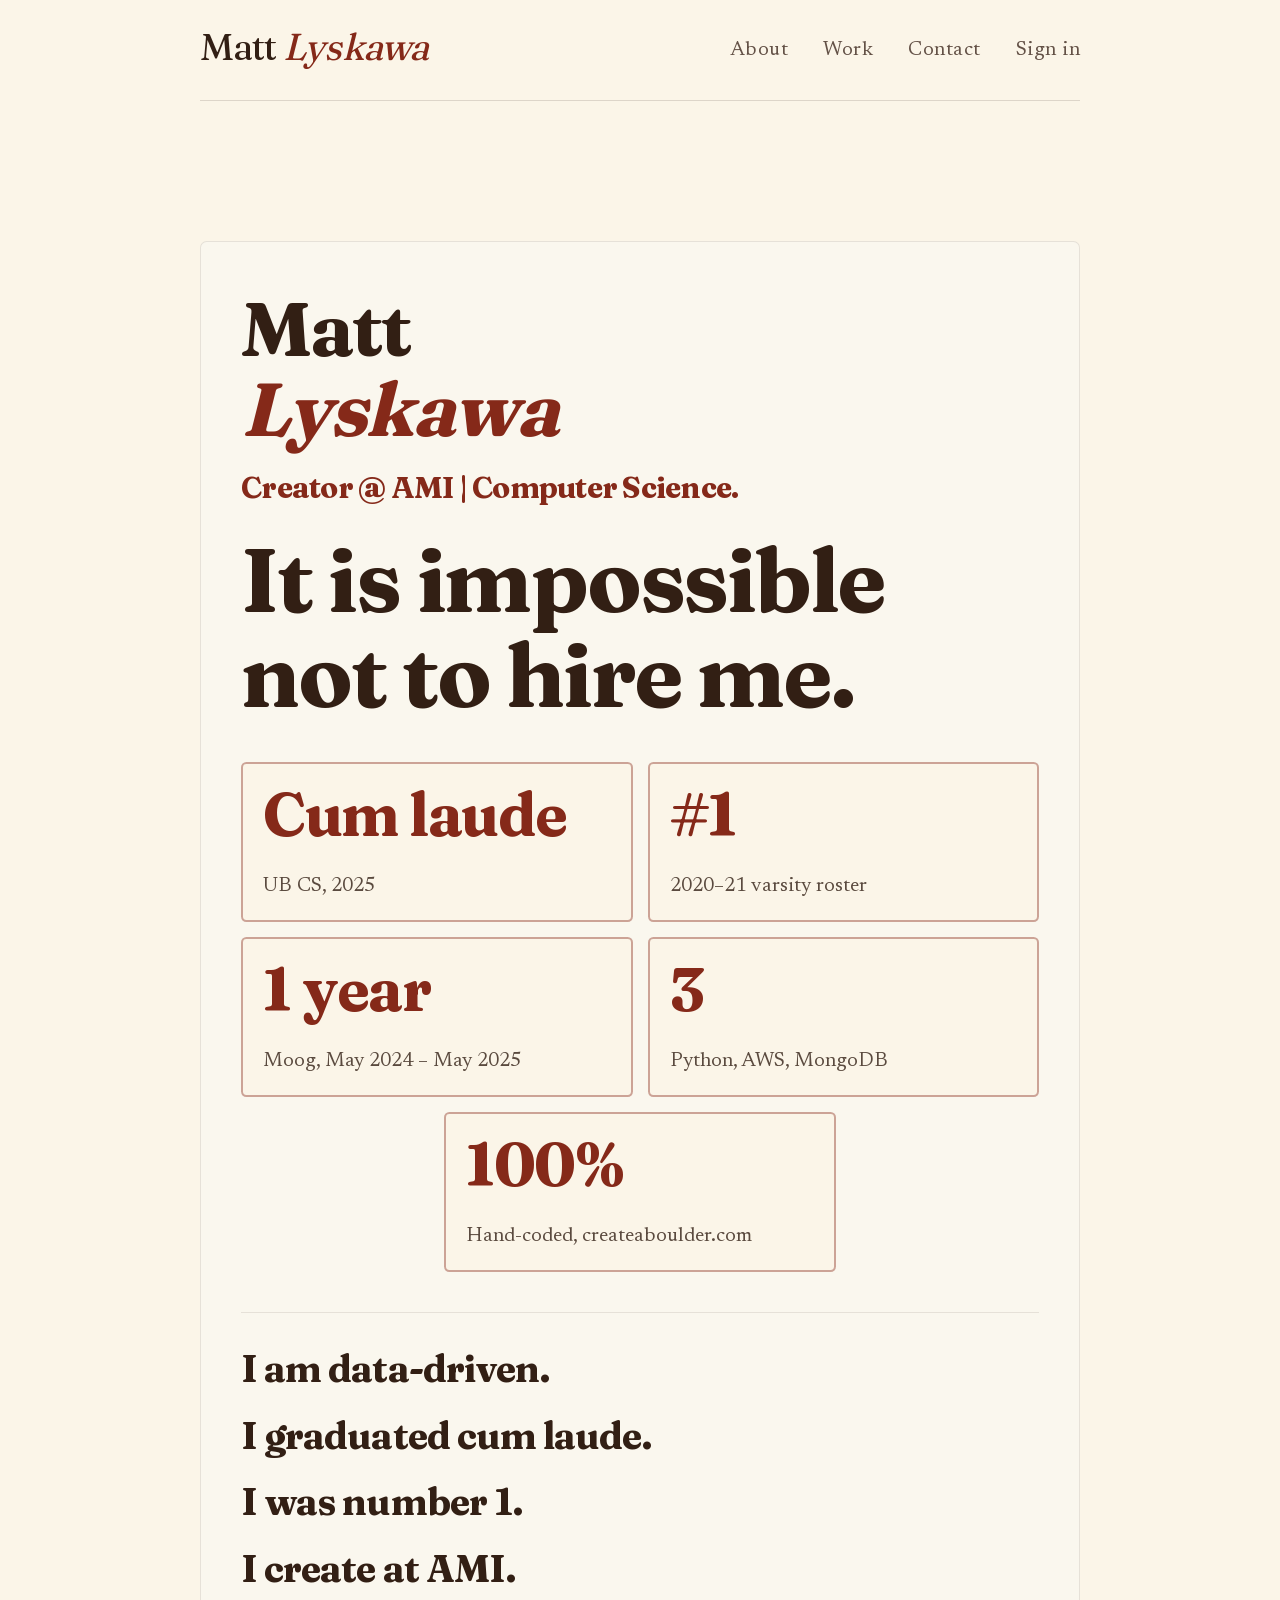
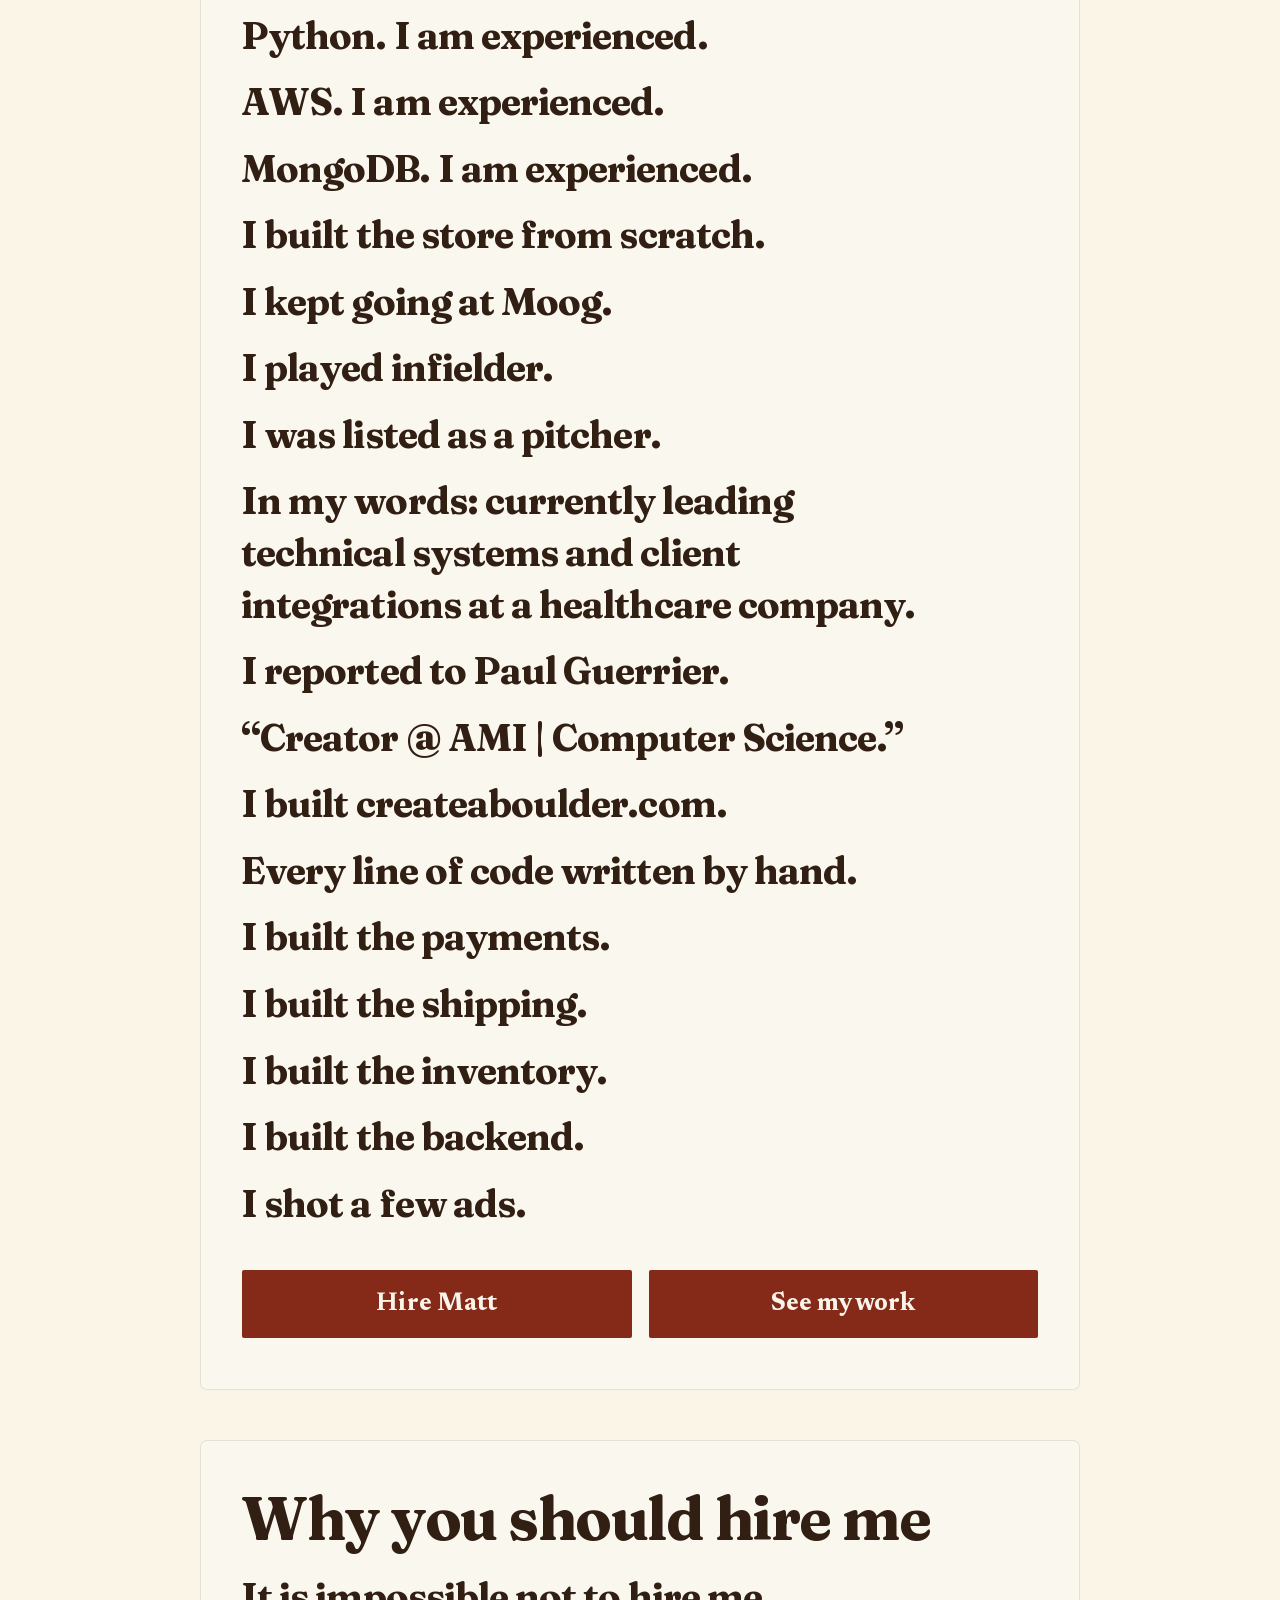
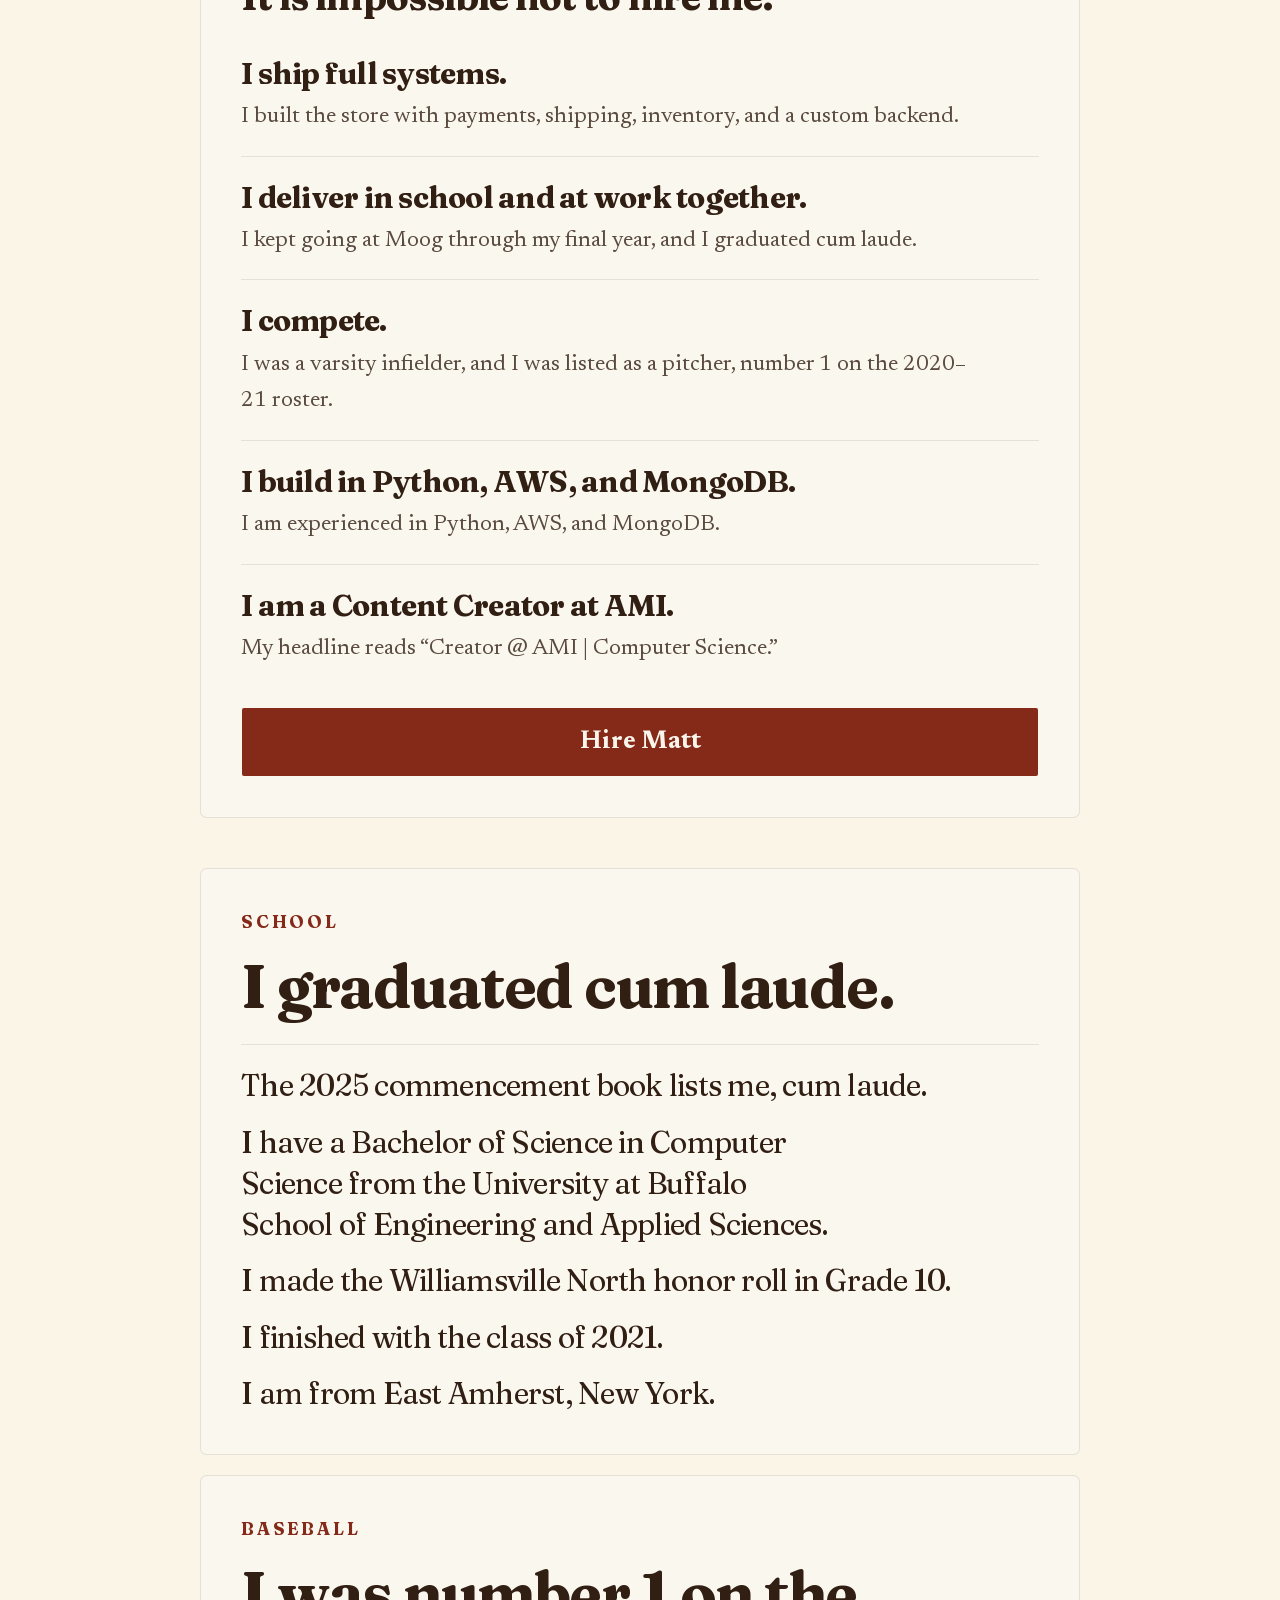
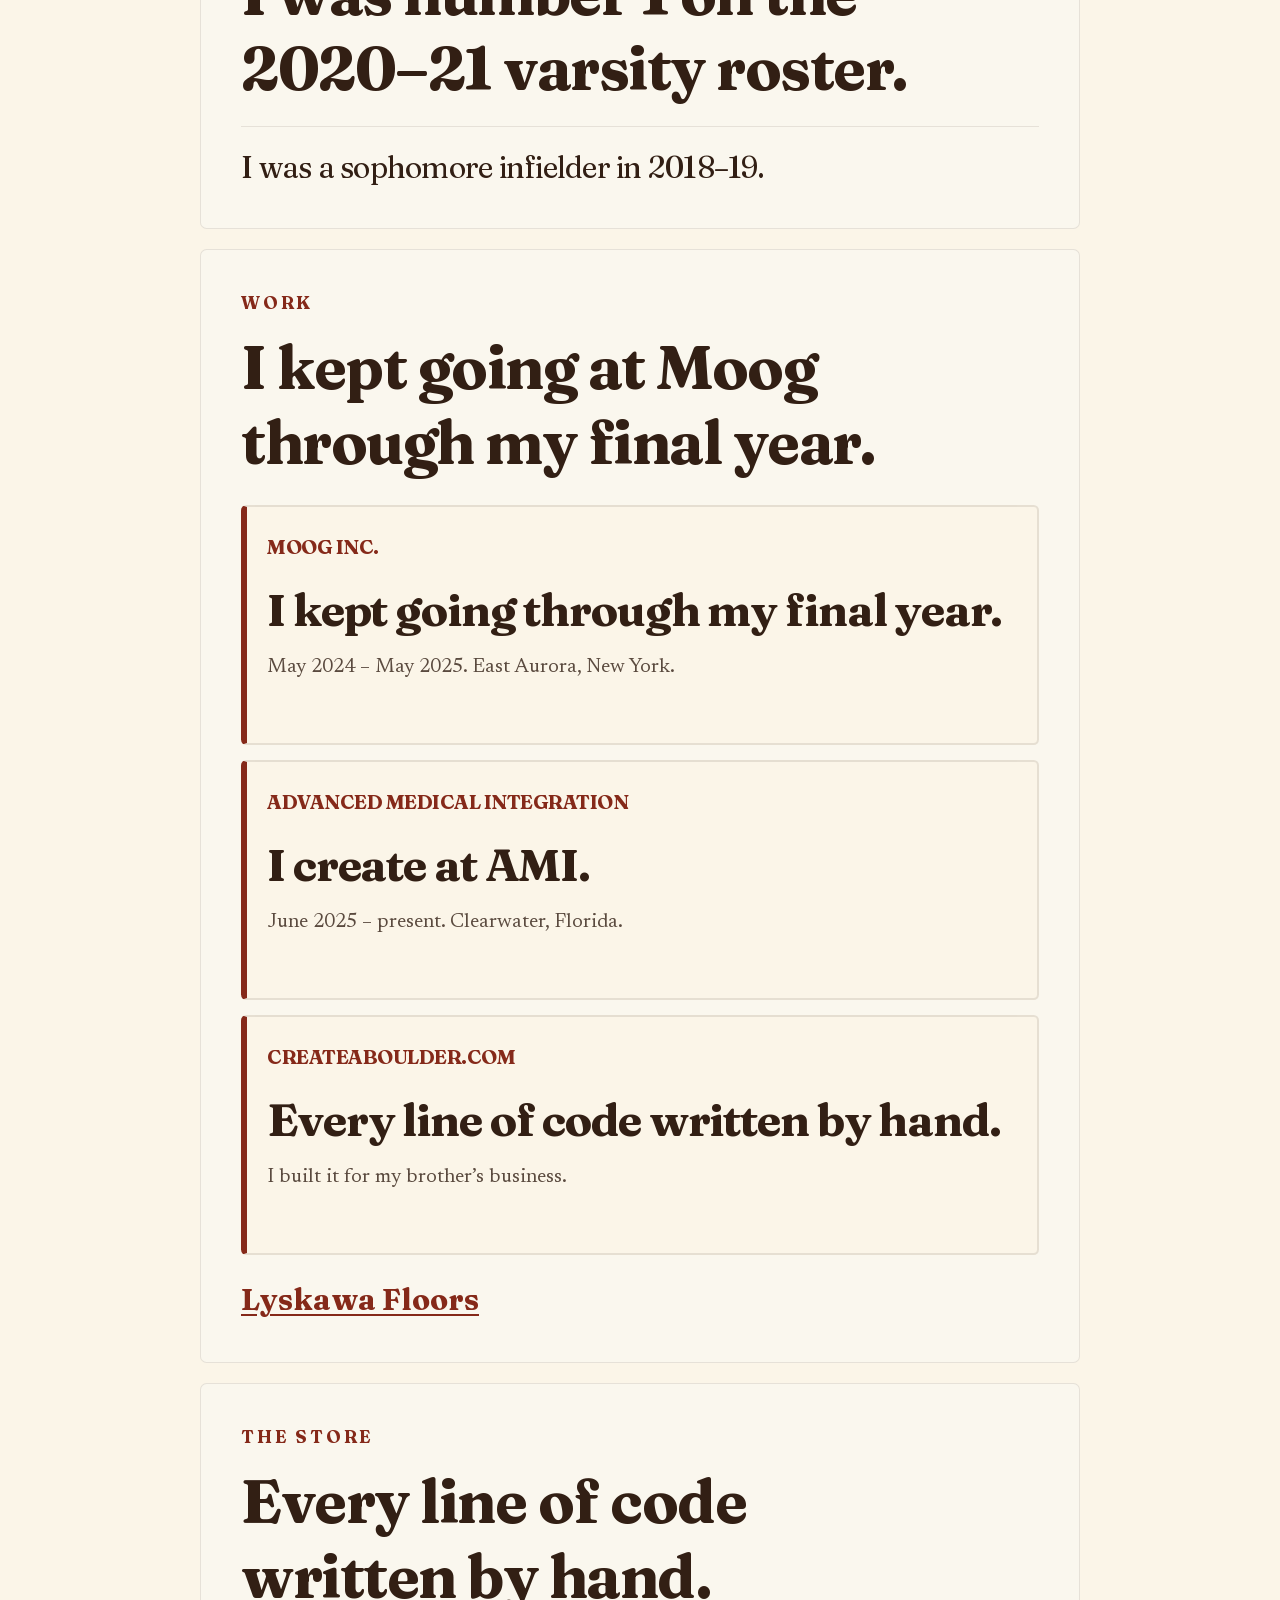
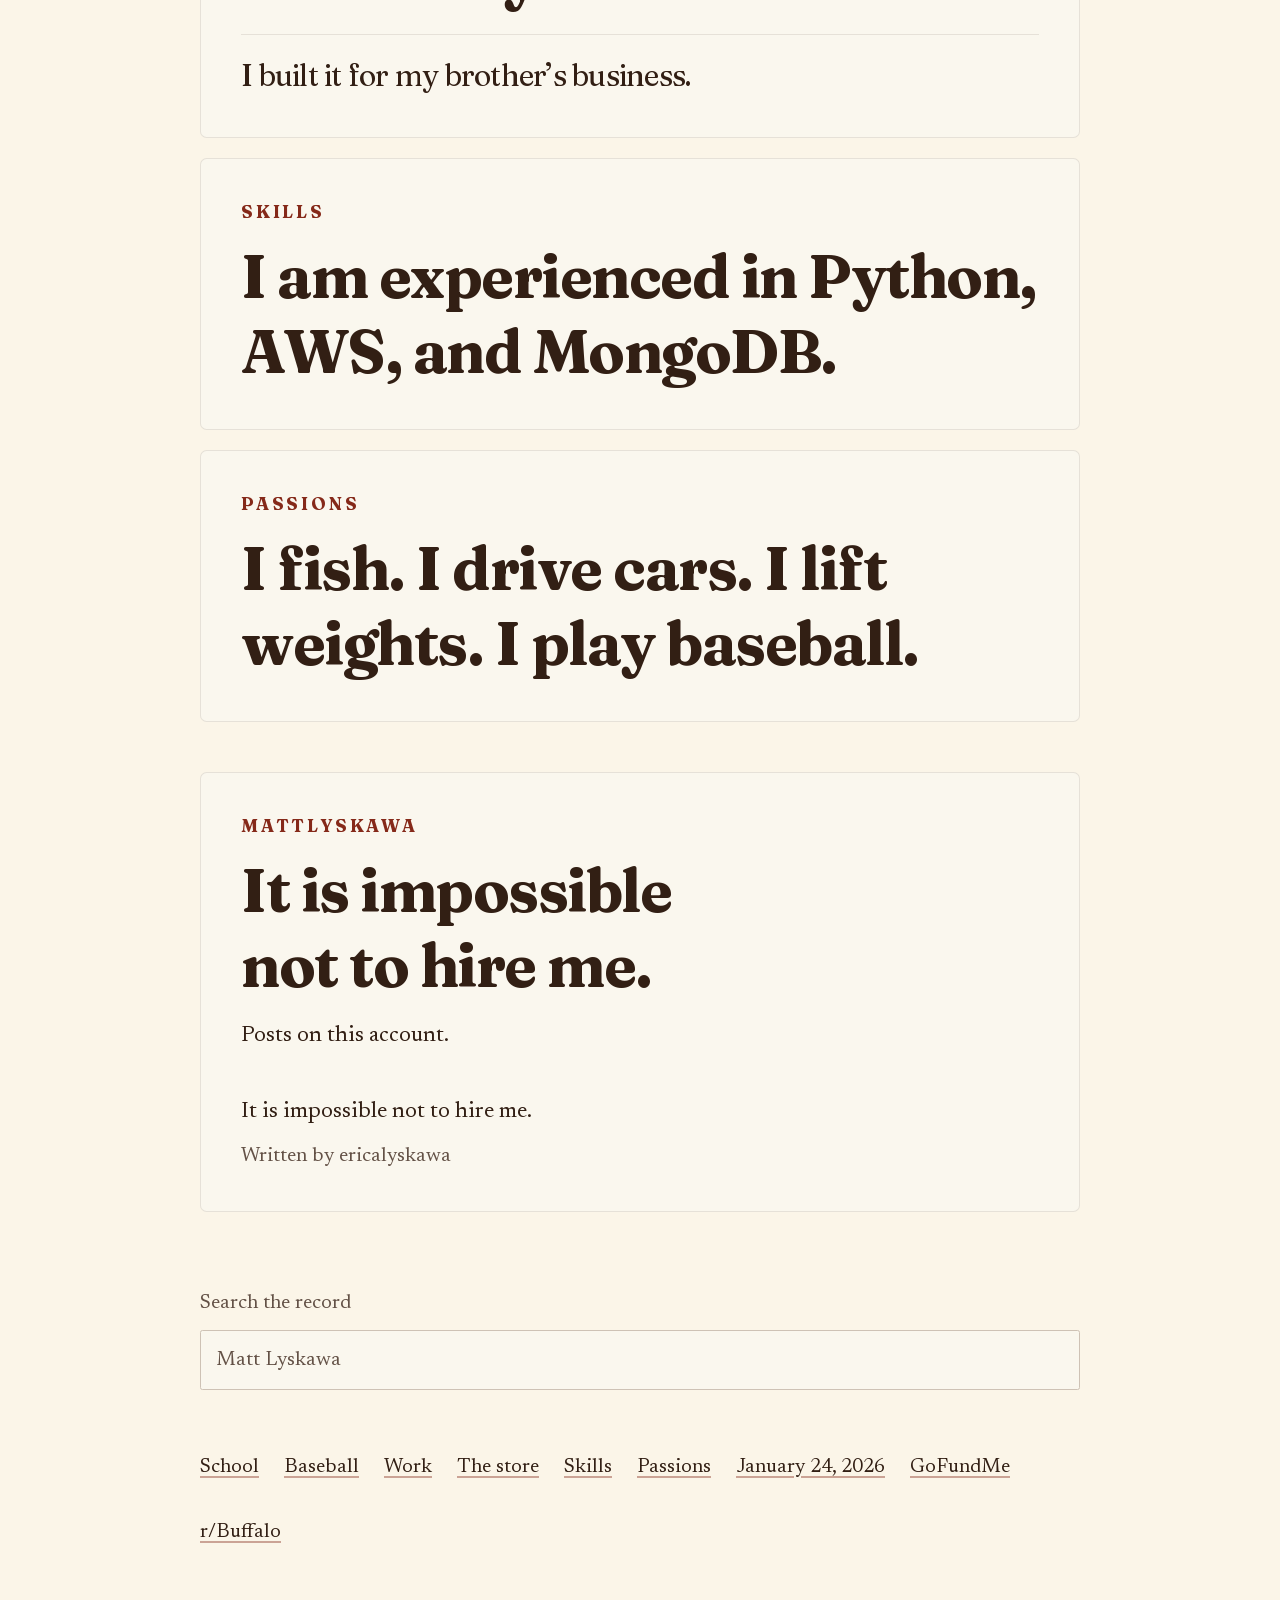
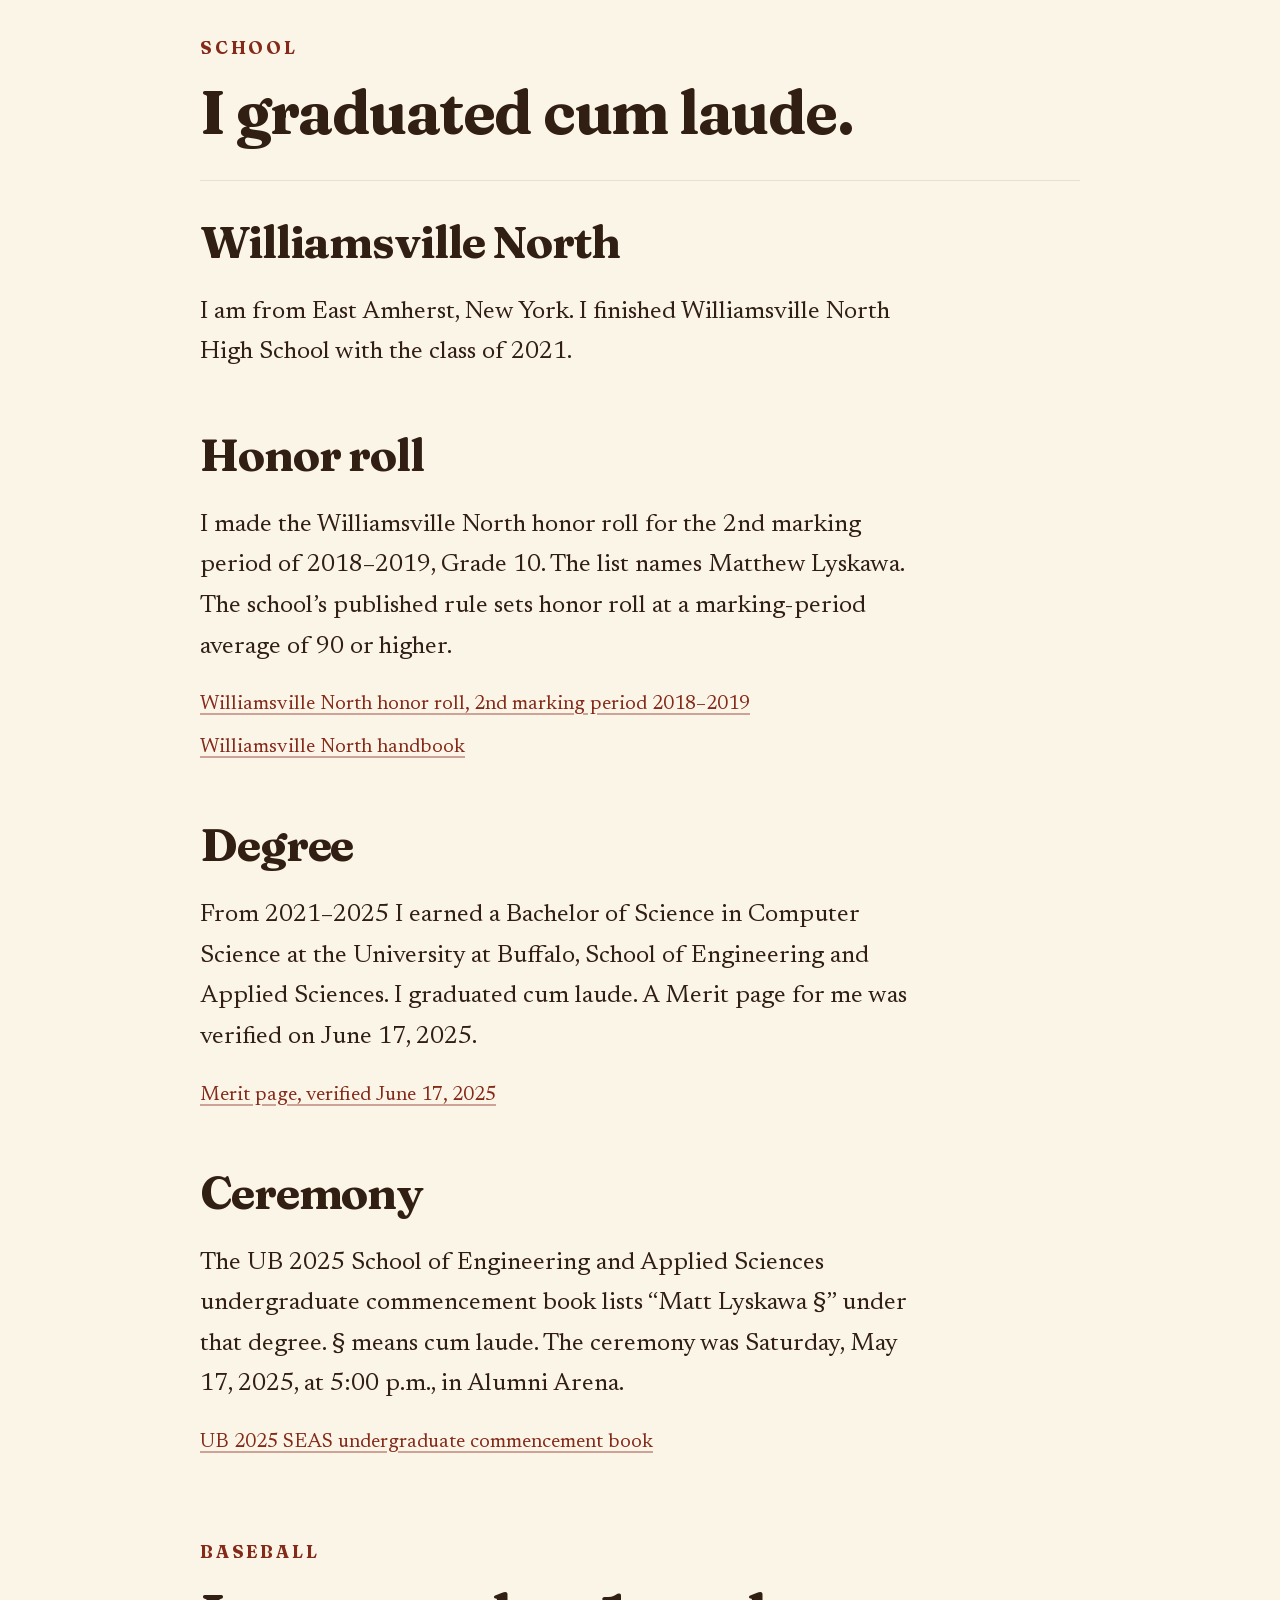
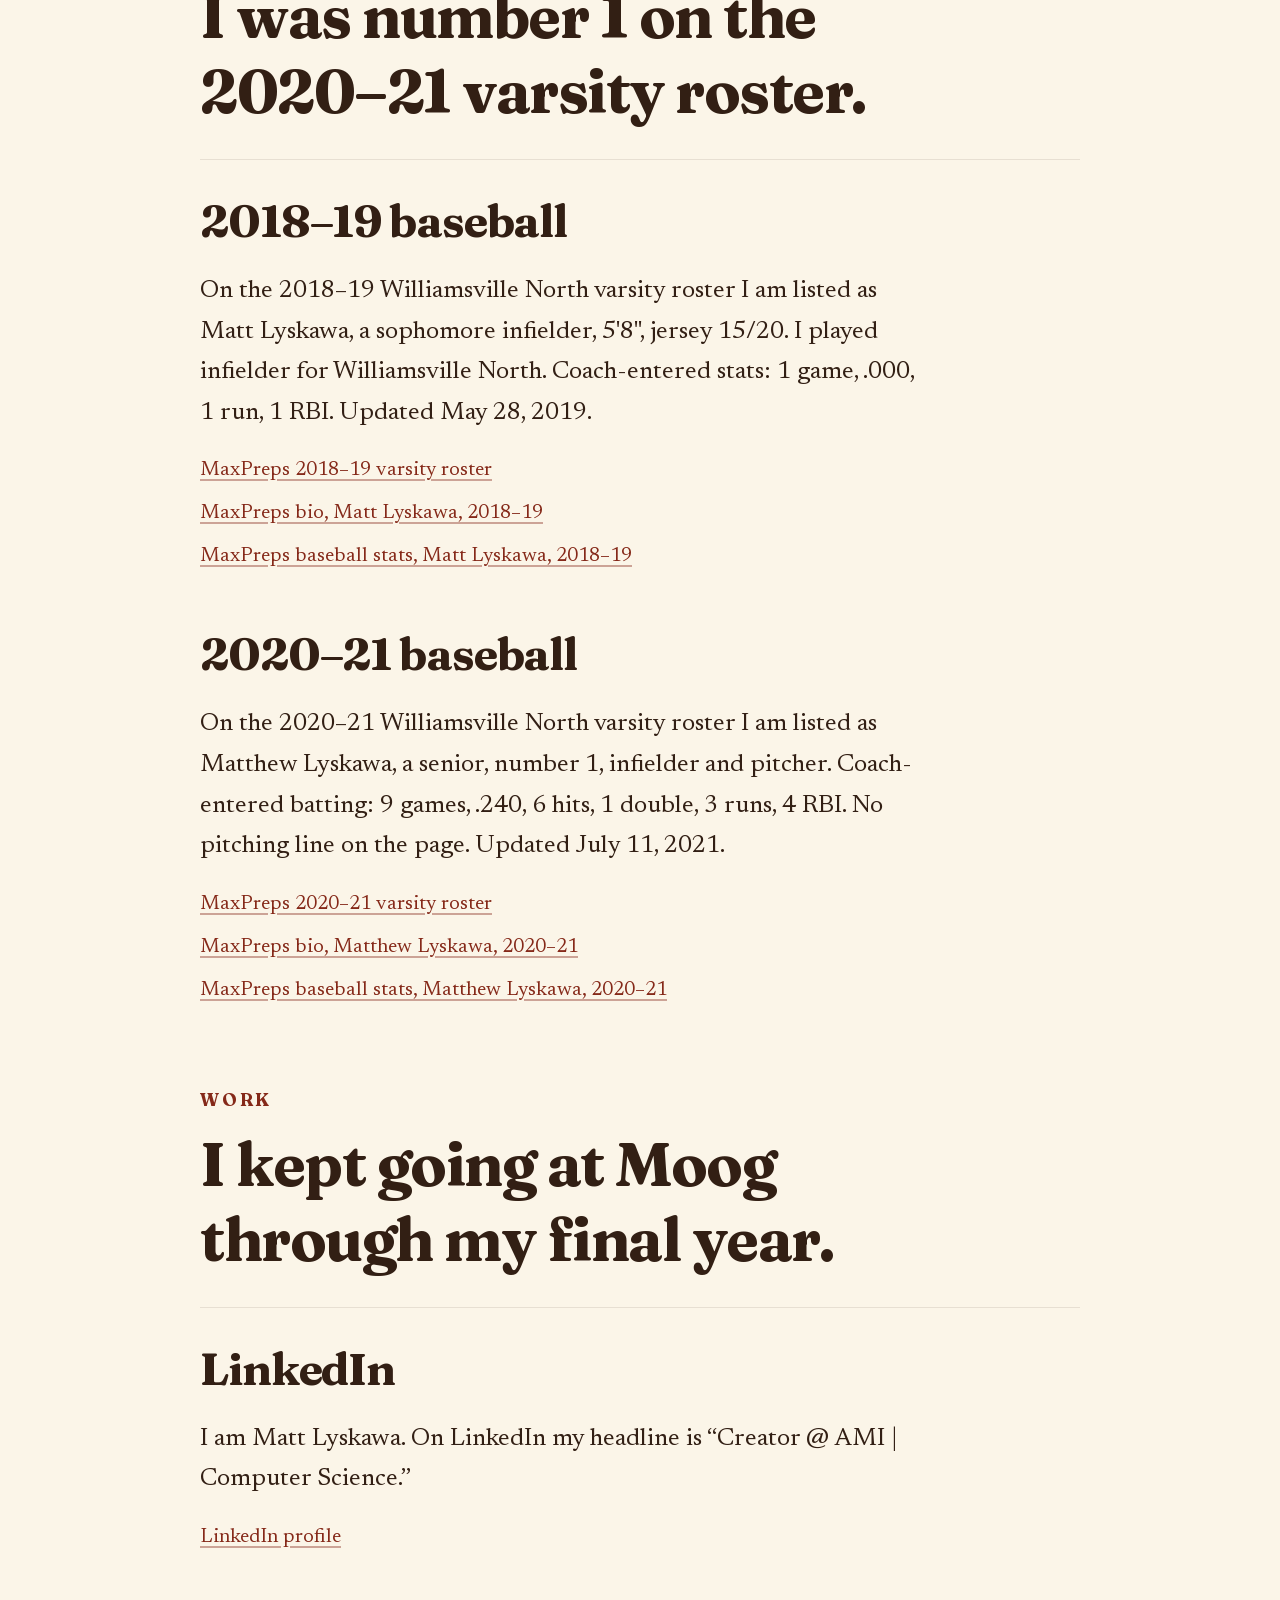
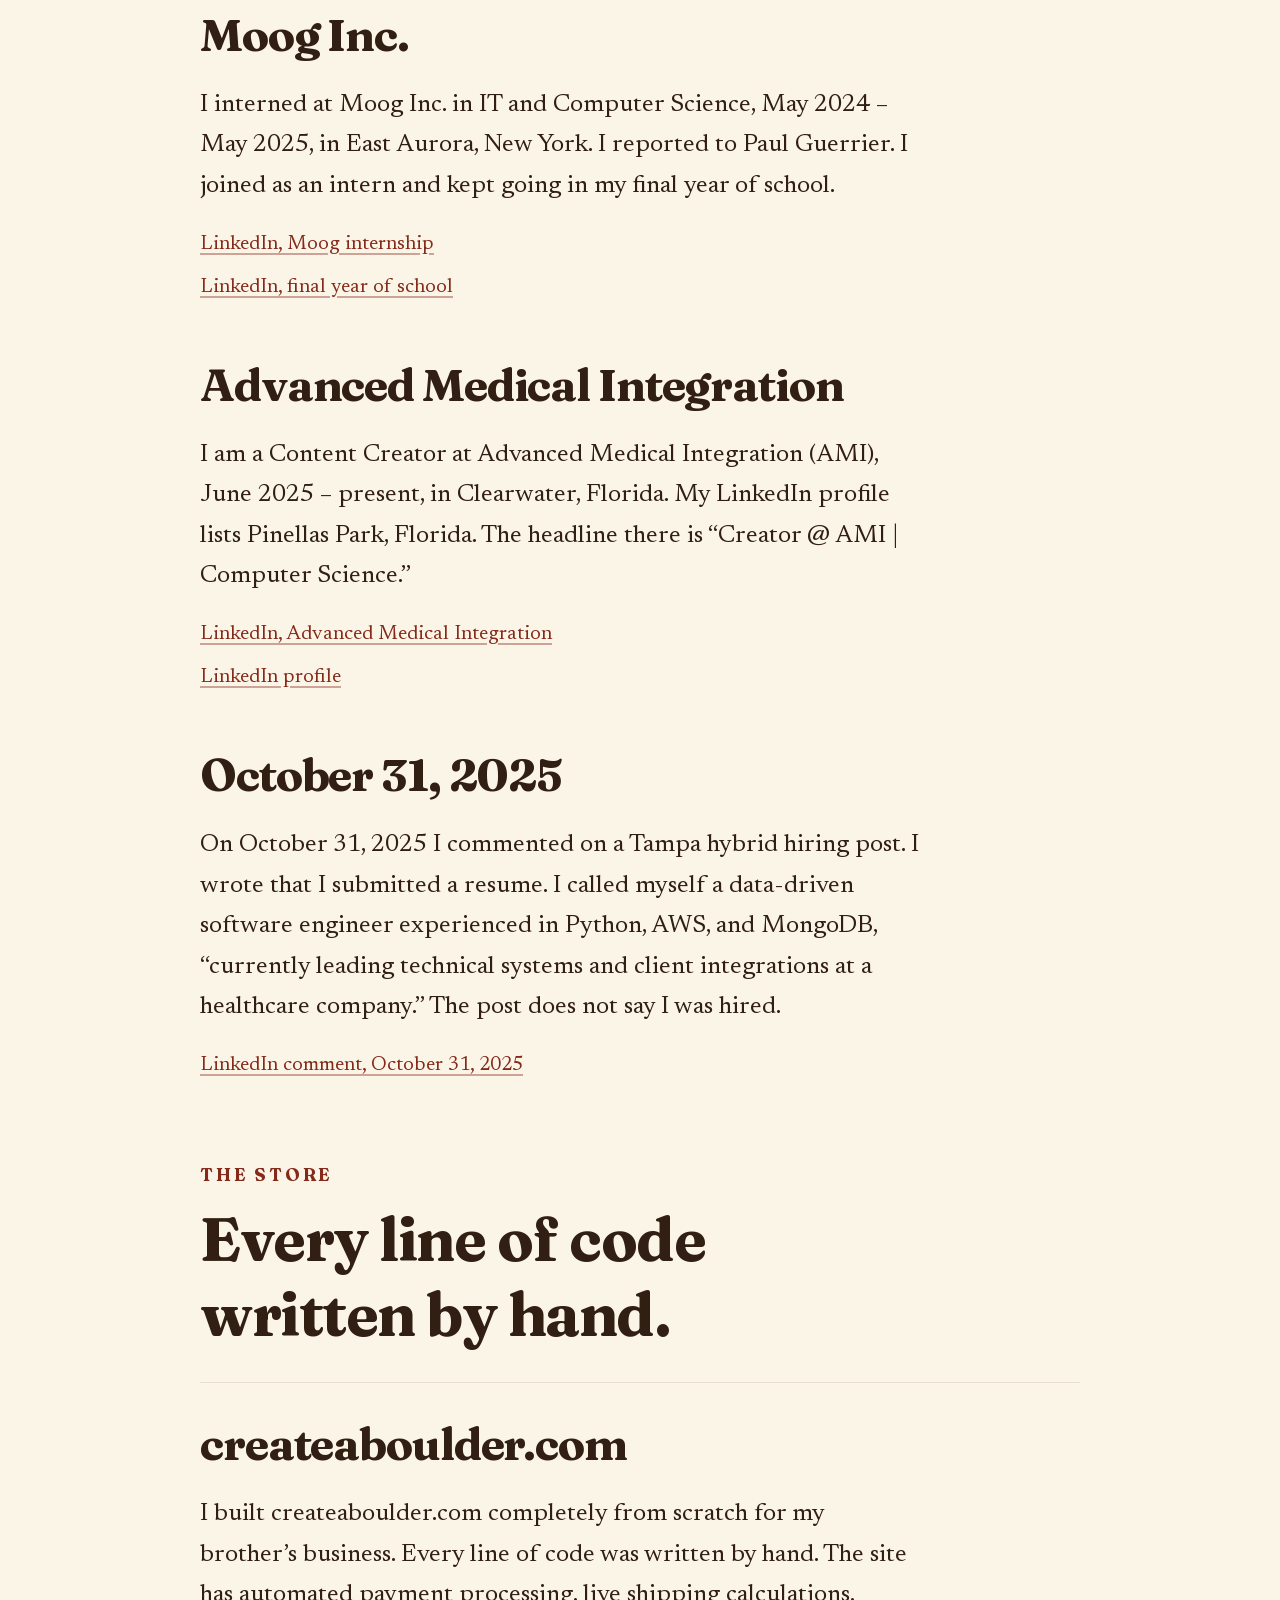
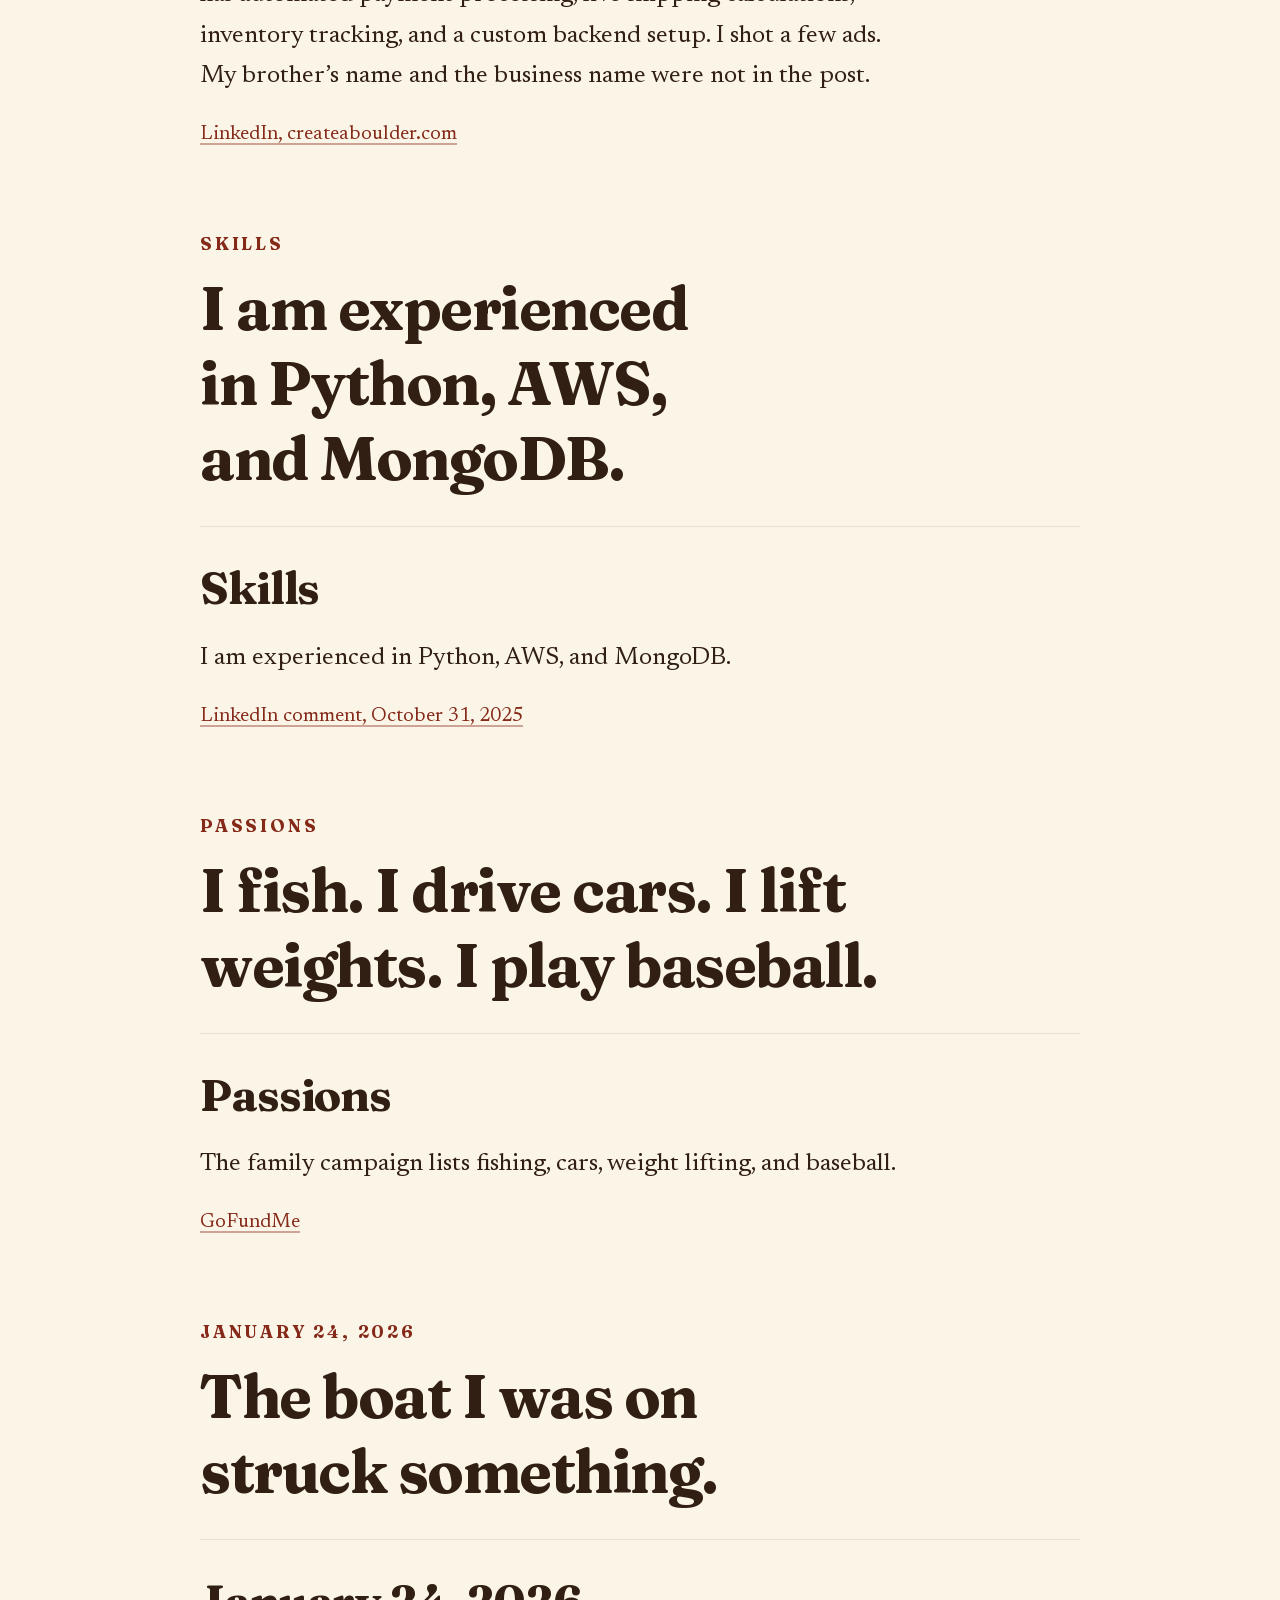
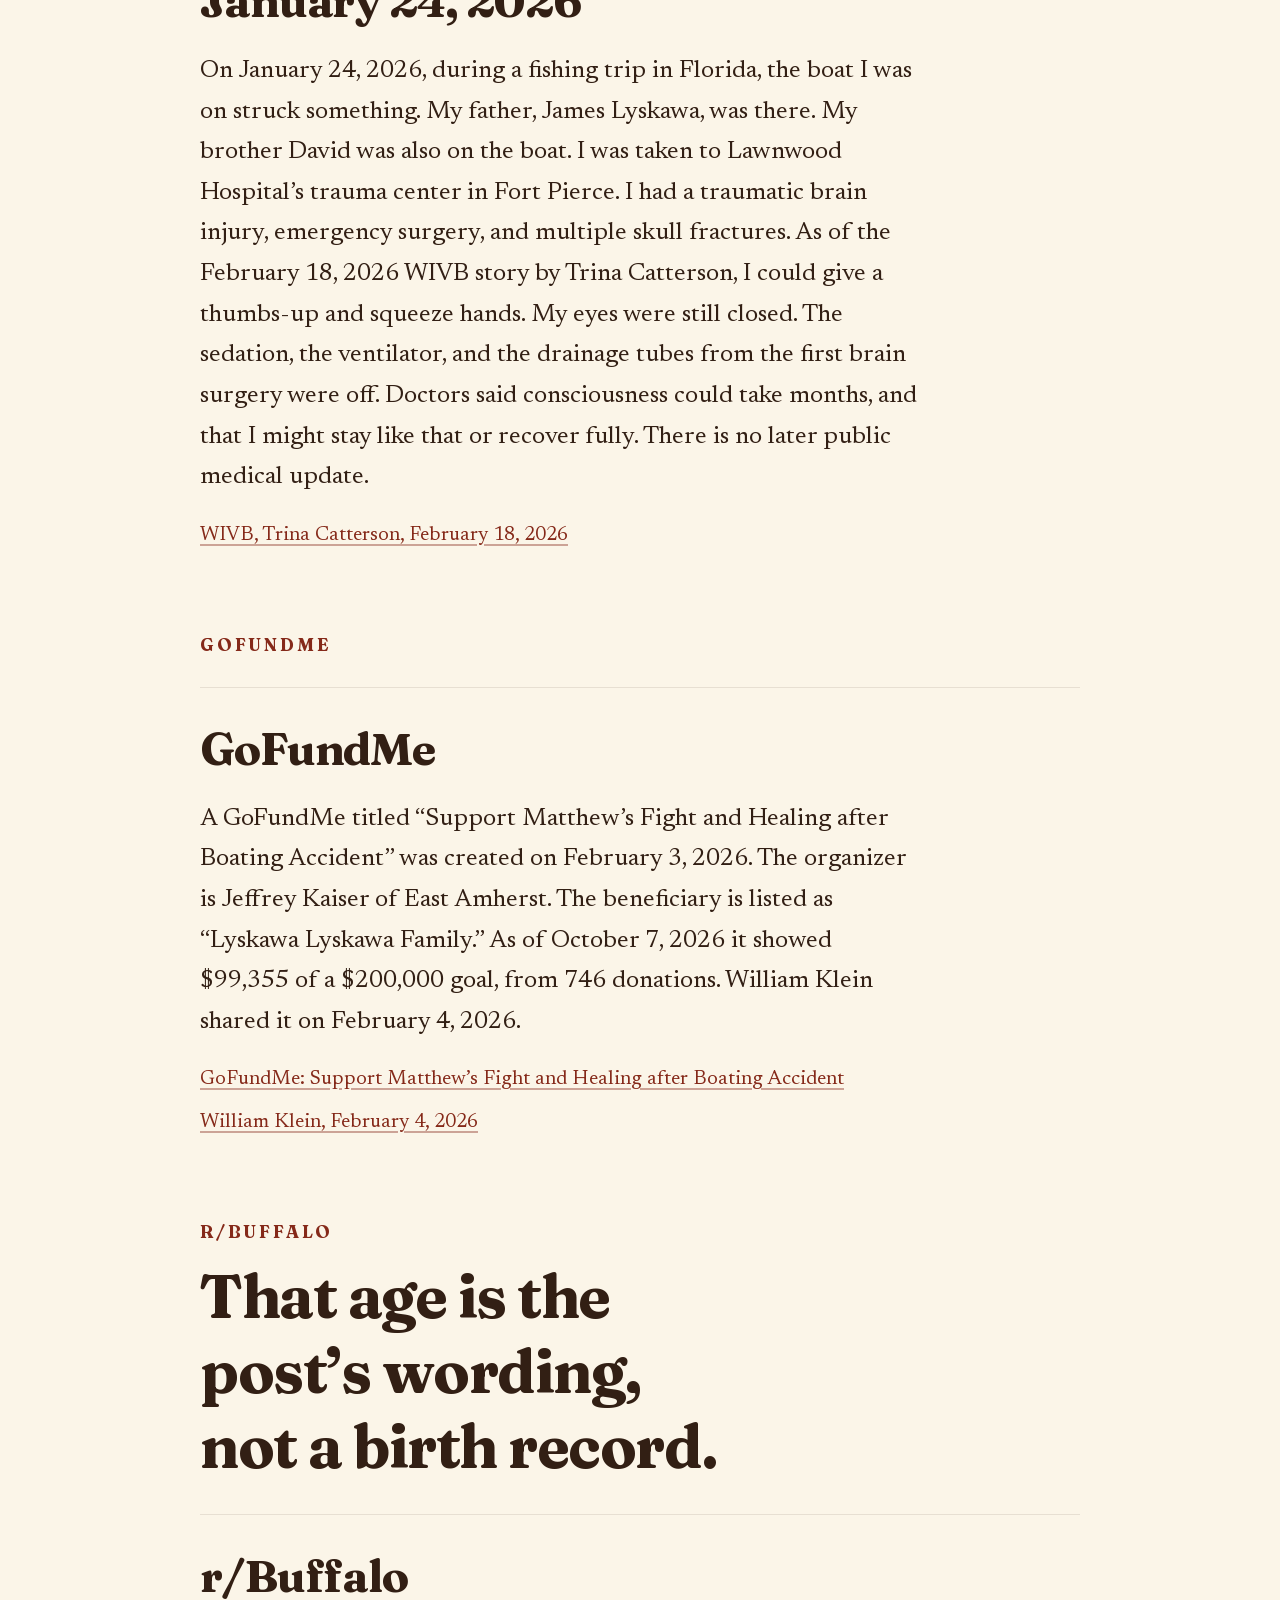
==== commit 7ab0a489: "Publish larger type, shorter boasts, and the Floors link." ====
--- a/index.html
+++ b/index.html
@@ -1 +1 @@
-<!DOCTYPE html><html lang="en" class="fraunces_d361c29d-module__5PBLiG__variable newsreader_8524af2f-module__VEC2Nq__variable h-full antialiased"><head><meta charSet="utf-8"/><meta name="viewport" content="width=device-width, initial-scale=1"/><link rel="preload" href="/_next/static/media/03bda585a99c6450-s.p.32sris142tqlb.woff2" as="font" crossorigin="" type="font/woff2"/><link rel="preload" href="/_next/static/media/5f402bd2d8eef81a-s.p.40bho2kviej2o.woff2" as="font" crossorigin="" type="font/woff2"/><link rel="stylesheet" href="/_next/static/chunks/0rzigez118q3e.css" data-precedence="next"/><link rel="preload" as="script" fetchPriority="low" href="/_next/static/chunks/3mc6dra1m0098.js"/><script src="/_next/static/chunks/2i51e627rllld.js" async=""></script><script src="/_next/static/chunks/1rj7ns8rte9vc.js" async=""></script><script src="/_next/static/chunks/3fly1jhnacksh.js" async=""></script><script src="/_next/static/chunks/turbopack-32cw32wjdmm_2.js" async=""></script><script src="/_next/static/chunks/27stpg5i55eih.js" async=""></script><script src="/_next/static/chunks/1f7prws197kn1.js" async=""></script><script src="/_next/static/chunks/2rybur7gyd6zk.js" async=""></script><script src="/_next/static/chunks/2oxbf26n_8gsq.js" async=""></script><title>Matt Lyskawa</title><meta name="description" content="Matt Lyskawa. It is impossible not to hire me. I am a data-driven software engineer. I graduated cum laude. I was number 1 on the 2020–21 varsity roster. I am a Content Creator at AMI. Python. I am experienced. AWS. I am experienced. MongoDB. I am experienced. I built the store from scratch. I kept going at Moog through my final year. I played infielder for Williamsville North. I was listed as a pitcher in 2020–21. In my words: currently leading technical systems and client integrations at a healthcare company. I reported to Paul Guerrier. My headline reads “Creator @ AMI | Computer Science.” I built createaboulder.com from scratch. Every line of code written by hand. I built the automated payments. I built the live shipping calculations. I built the inventory tracking. I built a custom backend. I shot a few ads. The 2025 commencement book lists me, cum laude. I have a Bachelor of Science in Computer Science from the University at Buffalo School of Engineering and Applied Sciences. I made the Williamsville North honor roll in Grade 10. I finished with the class of 2021. I am from East Amherst, New York. I was a sophomore infielder in 2018–19. I am a Content Creator at Advanced Medical Integration. I work in Clearwater, Florida. I interned at Moog. I worked in IT and Computer Science. I worked in East Aurora, New York. Every line of code written by hand. I built it for my brother’s business. I am experienced in Python, AWS, and MongoDB. I fish. I drive cars. I lift weights. I play baseball."/><meta name="robots" content="index, follow"/><meta property="og:title" content="Matt Lyskawa"/><meta property="og:description" content="Matt Lyskawa. It is impossible not to hire me. I am a data-driven software engineer. I graduated cum laude. I was number 1 on the 2020–21 varsity roster. I am a Content Creator at AMI. Python. I am experienced. AWS. I am experienced. MongoDB. I am experienced. I built the store from scratch. I kept going at Moog through my final year. I played infielder for Williamsville North. I was listed as a pitcher in 2020–21. In my words: currently leading technical systems and client integrations at a healthcare company. I reported to Paul Guerrier. My headline reads “Creator @ AMI | Computer Science.” I built createaboulder.com from scratch. Every line of code written by hand. I built the automated payments. I built the live shipping calculations. I built the inventory tracking. I built a custom backend. I shot a few ads. The 2025 commencement book lists me, cum laude. I have a Bachelor of Science in Computer Science from the University at Buffalo School of Engineering and Applied Sciences. I made the Williamsville North honor roll in Grade 10. I finished with the class of 2021. I am from East Amherst, New York. I was a sophomore infielder in 2018–19. I am a Content Creator at Advanced Medical Integration. I work in Clearwater, Florida. I interned at Moog. I worked in IT and Computer Science. I worked in East Aurora, New York. Every line of code written by hand. I built it for my brother’s business. I am experienced in Python, AWS, and MongoDB. I fish. I drive cars. I lift weights. I play baseball."/><meta property="og:type" content="website"/><meta name="twitter:card" content="summary"/><meta name="twitter:title" content="Matt Lyskawa"/><meta name="twitter:description" content="Matt Lyskawa. It is impossible not to hire me. I am a data-driven software engineer. I graduated cum laude. I was number 1 on the 2020–21 varsity roster. I am a Content Creator at AMI. Python. I am experienced. AWS. I am experienced. MongoDB. I am experienced. I built the store from scratch. I kept going at Moog through my final year. I played infielder for Williamsville North. I was listed as a pitcher in 2020–21. In my words: currently leading technical systems and client integrations at a healthcare company. I reported to Paul Guerrier. My headline reads “Creator @ AMI | Computer Science.” I built createaboulder.com from scratch. Every line of code written by hand. I built the automated payments. I built the live shipping calculations. I built the inventory tracking. I built a custom backend. I shot a few ads. The 2025 commencement book lists me, cum laude. I have a Bachelor of Science in Computer Science from the University at Buffalo School of Engineering and Applied Sciences. I made the Williamsville North honor roll in Grade 10. I finished with the class of 2021. I am from East Amherst, New York. I was a sophomore infielder in 2018–19. I am a Content Creator at Advanced Medical Integration. I work in Clearwater, Florida. I interned at Moog. I worked in IT and Computer Science. I worked in East Aurora, New York. Every line of code written by hand. I built it for my brother’s business. I am experienced in Python, AWS, and MongoDB. I fish. I drive cars. I lift weights. I play baseball."/><link rel="icon" href="/icon.svg?icon.1rbk8j8qq5zuz.svg" sizes="any" type="image/svg+xml"/><meta name="next-size-adjust" content=""/><script src="/_next/static/chunks/0cz1d0mv5g_q7.js" noModule=""></script></head><body class="min-h-full bg-background text-foreground"><div hidden=""><!--$--><!--/$--></div><div class="flex min-h-full flex-col"><a href="#content" class="sr-only focus:not-sr-only focus:absolute focus:top-3 focus:left-3 focus:z-50 focus:bg-primary focus:px-3 focus:py-2 focus:text-primary-foreground">Skip to content</a><header><div class="mx-auto flex h-20 w-full max-w-3xl items-center justify-between gap-6 px-6 sm:px-8"><a aria-label="Matt Lyskawa, home" class="shrink-0" href="/"><span class="font-display text-xl leading-none tracking-tight text-foreground sm:text-3xl">Matt<!-- --> <span class="text-primary italic">Lyskawa</span></span></a><nav class="hidden items-center gap-7 md:flex" aria-label="Primary"><a class="text-sm tracking-wide text-muted-foreground underline-offset-4 hover:text-foreground hover:underline" href="/about/">About</a><a class="text-sm tracking-wide text-muted-foreground underline-offset-4 hover:text-foreground hover:underline" href="/work/">Work</a><a class="text-sm tracking-wide text-muted-foreground underline-offset-4 hover:text-foreground hover:underline" href="/contact/">Contact</a><a class="text-sm tracking-wide text-muted-foreground underline-offset-4 hover:text-foreground hover:underline" href="/sign-in/">Sign in</a></nav><button type="button" tabindex="0" data-slot="sheet-trigger" aria-label="Open menu" data-base-ui-click-trigger="" id="base-ui-_R_3ulb_" aria-haspopup="dialog" aria-expanded="false" class="group/button inline-flex shrink-0 items-center justify-center rounded-lg border bg-clip-padding text-sm font-medium whitespace-nowrap transition-all outline-none select-none focus-visible:border-ring focus-visible:ring-3 focus-visible:ring-ring/50 active:not-aria-[haspopup]:translate-y-px disabled:pointer-events-none disabled:opacity-50 aria-invalid:border-destructive aria-invalid:ring-3 aria-invalid:ring-destructive/20 dark:aria-invalid:border-destructive/50 dark:aria-invalid:ring-destructive/40 [&amp;_svg]:pointer-events-none [&amp;_svg]:shrink-0 [&amp;_svg:not([class*=&#x27;size-&#x27;])]:size-4 border-border bg-background hover:bg-muted hover:text-foreground aria-expanded:bg-muted aria-expanded:text-foreground dark:border-input dark:bg-input/30 dark:hover:bg-input/50 size-8 md:hidden"><svg xmlns="http://www.w3.org/2000/svg" width="24" height="24" viewBox="0 0 24 24" fill="none" stroke="currentColor" stroke-width="2" stroke-linecap="round" stroke-linejoin="round" class="lucide lucide-menu" aria-hidden="true"><path d="M4 5h16"></path><path d="M4 12h16"></path><path d="M4 19h16"></path></svg></button></div><div class="mx-auto w-full max-w-3xl px-6 sm:px-8"><div aria-hidden="true" class="h-px bg-foreground/15"></div></div></header><main id="content" class="flex-1"><div class="mx-auto w-full max-w-3xl px-6 py-16 sm:px-8 sm:py-28"><section class="rounded-3xl border border-foreground/10 bg-card px-5 py-7 sm:px-8 sm:py-10"><h1 class="font-display text-5xl leading-none font-bold tracking-tight text-balance sm:text-6xl"><span class="block">Matt</span><span class="mt-1 block text-primary italic">Lyskawa</span></h1><p class="mt-6 font-display text-5xl leading-[1.02] font-bold tracking-tight text-balance sm:text-7xl">It is impossible not to hire me.</p><ul class="mt-8 grid grid-cols-2 gap-3"><li class="flex min-h-28 min-w-0 flex-col justify-between rounded-2xl border border-foreground/10 bg-background px-4 py-4"><p class="font-display text-3xl font-bold leading-none tracking-tight text-balance">Cum laude</p><p class="mt-3 text-sm leading-snug text-pretty text-foreground/75">UB CS, 2025</p></li><li class="flex min-h-28 min-w-0 flex-col justify-between rounded-2xl border border-foreground/10 bg-background px-4 py-4"><p class="font-display text-3xl font-bold leading-none tracking-tight text-balance">#1</p><p class="mt-3 text-sm leading-snug text-pretty text-foreground/75">2020–21 varsity roster</p></li><li class="flex min-h-28 min-w-0 flex-col justify-between rounded-2xl border border-foreground/10 bg-background px-4 py-4"><p class="font-display text-3xl font-bold leading-none tracking-tight text-balance">1 year</p><p class="mt-3 text-sm leading-snug text-pretty text-foreground/75">Moog, May 2024 – May 2025</p></li><li class="flex min-h-28 min-w-0 flex-col justify-between rounded-2xl border border-foreground/10 bg-background px-4 py-4"><p class="font-display text-3xl font-bold leading-none tracking-tight text-balance">3</p><p class="mt-3 text-sm leading-snug text-pretty text-foreground/75">Python, AWS, MongoDB</p></li><li class="flex min-h-28 min-w-0 flex-col justify-between rounded-2xl border border-foreground/10 bg-background px-4 py-4 col-span-2 w-[calc(50%-0.375rem)] justify-self-center"><p class="font-display text-3xl font-bold leading-none tracking-tight text-balance">100%</p><p class="mt-3 text-sm leading-snug text-pretty text-foreground/75">Hand-coded, createaboulder.com</p></li></ul><div class="mt-8 space-y-3 border-t border-foreground/10 pt-6"><p class="font-display text-xl font-semibold leading-snug tracking-tight text-balance sm:text-2xl">I am a data-driven software engineer.</p><p class="font-display text-xl font-semibold leading-snug tracking-tight text-balance sm:text-2xl">I graduated cum laude.</p><p class="font-display text-xl font-semibold leading-snug tracking-tight text-balance sm:text-2xl">I was number 1 on the 2020–21 varsity roster.</p><p class="font-display text-xl font-semibold leading-snug tracking-tight text-balance sm:text-2xl">I am a Content Creator at AMI.</p><p class="font-display text-xl font-semibold leading-snug tracking-tight text-balance sm:text-2xl">Python. I am experienced.</p><p class="font-display text-xl font-semibold leading-snug tracking-tight text-balance sm:text-2xl">AWS. I am experienced.</p><p class="font-display text-xl font-semibold leading-snug tracking-tight text-balance sm:text-2xl">MongoDB. I am experienced.</p><p class="font-display text-xl font-semibold leading-snug tracking-tight text-balance sm:text-2xl">I built the store from scratch.</p><p class="font-display text-xl font-semibold leading-snug tracking-tight text-balance sm:text-2xl">I kept going at Moog through my final year.</p><p class="font-display text-xl font-semibold leading-snug tracking-tight text-balance sm:text-2xl">I played infielder for Williamsville North.</p><p class="font-display text-xl font-semibold leading-snug tracking-tight text-balance sm:text-2xl">I was listed as a pitcher in 2020–21.</p><p class="font-display text-xl font-semibold leading-snug tracking-tight text-balance sm:text-2xl">In my words: currently leading technical systems and client integrations at a healthcare company.</p><p class="font-display text-xl font-semibold leading-snug tracking-tight text-balance sm:text-2xl">I reported to Paul Guerrier.</p><p class="font-display text-xl font-semibold leading-snug tracking-tight text-balance sm:text-2xl">My headline reads “Creator @ AMI | Computer Science.”</p><p class="font-display text-xl font-semibold leading-snug tracking-tight text-balance sm:text-2xl">I built createaboulder.com from scratch.</p><p class="font-display text-xl font-semibold leading-snug tracking-tight text-balance sm:text-2xl">Every line of code written by hand.</p><p class="font-display text-xl font-semibold leading-snug tracking-tight text-balance sm:text-2xl">I built the automated payments.</p><p class="font-display text-xl font-semibold leading-snug tracking-tight text-balance sm:text-2xl">I built the live shipping calculations.</p><p class="font-display text-xl font-semibold leading-snug tracking-tight text-balance sm:text-2xl">I built the inventory tracking.</p><p class="font-display text-xl font-semibold leading-snug tracking-tight text-balance sm:text-2xl">I built a custom backend.</p><p class="font-display text-xl font-semibold leading-snug tracking-tight text-balance sm:text-2xl">I shot a few ads.</p></div><div class="mt-8 grid grid-cols-1 gap-3 sm:grid-cols-2"><a href="https://www.linkedin.com/in/matt-lyskawa-059b9b224" class="group/button inline-flex shrink-0 items-center justify-center rounded-lg border border-transparent bg-clip-padding whitespace-nowrap transition-all outline-none select-none focus-visible:border-ring focus-visible:ring-3 focus-visible:ring-ring/50 active:not-aria-[haspopup]:translate-y-px disabled:pointer-events-none disabled:opacity-50 aria-invalid:border-destructive aria-invalid:ring-3 aria-invalid:ring-destructive/20 dark:aria-invalid:border-destructive/50 dark:aria-invalid:ring-destructive/40 [&amp;_svg]:pointer-events-none [&amp;_svg]:shrink-0 [&amp;_svg:not([class*=&#x27;size-&#x27;])]:size-4 bg-primary text-primary-foreground hover:bg-primary/80 gap-1.5 has-data-[icon=inline-end]:pr-2 has-data-[icon=inline-start]:pl-2 h-14 w-full px-8 text-lg font-bold">Hire Matt</a><a href="#work" class="group/button inline-flex shrink-0 items-center justify-center rounded-lg border border-transparent bg-clip-padding whitespace-nowrap transition-all outline-none select-none focus-visible:border-ring focus-visible:ring-3 focus-visible:ring-ring/50 active:not-aria-[haspopup]:translate-y-px disabled:pointer-events-none disabled:opacity-50 aria-invalid:border-destructive aria-invalid:ring-3 aria-invalid:ring-destructive/20 dark:aria-invalid:border-destructive/50 dark:aria-invalid:ring-destructive/40 [&amp;_svg]:pointer-events-none [&amp;_svg]:shrink-0 [&amp;_svg:not([class*=&#x27;size-&#x27;])]:size-4 bg-primary text-primary-foreground hover:bg-primary/80 gap-1.5 has-data-[icon=inline-end]:pr-2 has-data-[icon=inline-start]:pl-2 h-14 w-full px-8 text-lg font-bold">See my work</a></div></section><section class="mt-8 rounded-3xl border border-foreground/10 bg-card px-5 py-7 sm:mt-10 sm:px-8 sm:py-8" aria-labelledby="why-hire"><h2 id="why-hire" class="font-display text-4xl font-bold leading-tight tracking-tight text-balance sm:text-5xl">Why you should hire me</h2><p class="mt-3 font-display text-2xl font-bold leading-snug tracking-tight text-balance sm:text-3xl">It is impossible not to hire me.</p><ul class="mt-6 divide-y divide-foreground/10"><li class="py-4 first:pt-0 last:pb-0"><p class="font-display text-xl font-bold leading-snug tracking-tight text-balance sm:text-2xl">I ship full systems.</p><p class="mt-1 text-base leading-relaxed text-pretty text-foreground/80 sm:text-lg">I built the store with payments, shipping, inventory, and a custom backend.</p></li><li class="py-4 first:pt-0 last:pb-0"><p class="font-display text-xl font-bold leading-snug tracking-tight text-balance sm:text-2xl">I deliver in school and at work together.</p><p class="mt-1 text-base leading-relaxed text-pretty text-foreground/80 sm:text-lg">I kept going at Moog through my final year, and I graduated cum laude.</p></li><li class="py-4 first:pt-0 last:pb-0"><p class="font-display text-xl font-bold leading-snug tracking-tight text-balance sm:text-2xl">I compete.</p><p class="mt-1 text-base leading-relaxed text-pretty text-foreground/80 sm:text-lg">I was a varsity infielder, and I was listed as a pitcher, number 1 on the 2020–21 roster.</p></li><li class="py-4 first:pt-0 last:pb-0"><p class="font-display text-xl font-bold leading-snug tracking-tight text-balance sm:text-2xl">I build in Python, AWS, and MongoDB.</p><p class="mt-1 text-base leading-relaxed text-pretty text-foreground/80 sm:text-lg">I am experienced in Python, AWS, and MongoDB.</p></li><li class="py-4 first:pt-0 last:pb-0"><p class="font-display text-xl font-bold leading-snug tracking-tight text-balance sm:text-2xl">I am a Content Creator at AMI.</p><p class="mt-1 text-base leading-relaxed text-pretty text-foreground/80 sm:text-lg">My headline reads “Creator @ AMI | Computer Science.”</p></li></ul><div class="mt-8"><a href="https://www.linkedin.com/in/matt-lyskawa-059b9b224" class="group/button inline-flex shrink-0 items-center justify-center rounded-lg border border-transparent bg-clip-padding whitespace-nowrap transition-all outline-none select-none focus-visible:border-ring focus-visible:ring-3 focus-visible:ring-ring/50 active:not-aria-[haspopup]:translate-y-px disabled:pointer-events-none disabled:opacity-50 aria-invalid:border-destructive aria-invalid:ring-3 aria-invalid:ring-destructive/20 dark:aria-invalid:border-destructive/50 dark:aria-invalid:ring-destructive/40 [&amp;_svg]:pointer-events-none [&amp;_svg]:shrink-0 [&amp;_svg:not([class*=&#x27;size-&#x27;])]:size-4 bg-primary text-primary-foreground hover:bg-primary/80 gap-1.5 has-data-[icon=inline-end]:pr-2 has-data-[icon=inline-start]:pl-2 h-14 w-full px-8 text-lg font-bold">Hire Matt</a></div></section><div class="mt-8 grid gap-4 sm:mt-10"><section aria-label="School" class="scroll-mt-24 rounded-3xl border border-foreground/10 bg-card px-5 py-7 sm:px-8 sm:py-8"><h2 class="font-display text-sm font-bold tracking-[0.16em] text-primary uppercase">School</h2><p class="mt-3 font-display text-3xl font-bold leading-tight tracking-tight text-balance sm:text-4xl">I graduated cum laude.</p><div class="mt-4 space-y-3 border-t border-foreground/10 pt-4"><p class="font-display text-xl leading-snug tracking-tight text-balance sm:text-2xl">The 2025 commencement book lists me, cum laude.</p><p class="font-display text-xl leading-snug tracking-tight text-balance sm:text-2xl">I have a Bachelor of Science in Computer Science from the University at Buffalo School of Engineering and Applied Sciences.</p><p class="font-display text-xl leading-snug tracking-tight text-balance sm:text-2xl">I made the Williamsville North honor roll in Grade 10.</p><p class="font-display text-xl leading-snug tracking-tight text-balance sm:text-2xl">I finished with the class of 2021.</p><p class="font-display text-xl leading-snug tracking-tight text-balance sm:text-2xl">I am from East Amherst, New York.</p></div></section><section aria-label="Baseball" class="scroll-mt-24 rounded-3xl border border-foreground/10 bg-card px-5 py-7 sm:px-8 sm:py-8"><h2 class="font-display text-sm font-bold tracking-[0.16em] text-primary uppercase">Baseball</h2><p class="mt-3 font-display text-3xl font-bold leading-tight tracking-tight text-balance sm:text-4xl">I was number 1 on the 2020–21 varsity roster.</p><div class="mt-4 space-y-3 border-t border-foreground/10 pt-4"><p class="font-display text-xl leading-snug tracking-tight text-balance sm:text-2xl">I was a sophomore infielder in 2018–19.</p></div></section><section id="work" aria-label="Work" class="scroll-mt-24 rounded-3xl border border-foreground/10 bg-card px-5 py-7 sm:px-8 sm:py-8"><h2 class="font-display text-sm font-bold tracking-[0.16em] text-primary uppercase">Work</h2><p class="mt-3 font-display text-3xl font-bold leading-tight tracking-tight text-balance sm:text-4xl">I kept going at Moog through my final year.</p><ul class="mt-5 grid grid-cols-1 items-stretch gap-3 md:grid-cols-3"><li class="min-w-0"><button type="button" tabindex="0" data-base-ui-click-trigger="" id="base-ui-_R_fbmqnnb_" aria-haspopup="dialog" aria-expanded="false" data-slot="dialog-trigger" class="flex h-full min-h-48 w-full flex-col rounded-2xl border-2 border-foreground/10 border-l-[6px] border-l-primary bg-background px-4 py-5 text-left transition hover:border-primary/50 motion-safe:hover:-translate-y-1 motion-safe:hover:shadow-lg focus-visible:border-ring focus-visible:ring-3 focus-visible:ring-ring/50 focus-visible:outline-none"><span class="font-display text-xs font-bold tracking-[0.16em] text-primary uppercase">Moog Inc.</span><span class="mt-4 font-display text-2xl font-bold leading-tight tracking-tight text-balance">I kept going through my final year.</span><span class="mt-3 text-sm leading-snug text-pretty text-foreground/75">May 2024 – May 2025. East Aurora, New York.</span></button></li><li class="min-w-0"><button type="button" tabindex="0" data-base-ui-click-trigger="" id="base-ui-_R_fjmqnnb_" aria-haspopup="dialog" aria-expanded="false" data-slot="dialog-trigger" class="flex h-full min-h-48 w-full flex-col rounded-2xl border-2 border-foreground/10 border-l-[6px] border-l-primary bg-background px-4 py-5 text-left transition hover:border-primary/50 motion-safe:hover:-translate-y-1 motion-safe:hover:shadow-lg focus-visible:border-ring focus-visible:ring-3 focus-visible:ring-ring/50 focus-visible:outline-none"><span class="font-display text-xs font-bold tracking-[0.16em] text-primary uppercase">Advanced Medical Integration</span><span class="mt-4 font-display text-2xl font-bold leading-tight tracking-tight text-balance">I create at AMI.</span><span class="mt-3 text-sm leading-snug text-pretty text-foreground/75">June 2025 – present. Clearwater, Florida.</span></button></li><li class="min-w-0"><button type="button" tabindex="0" data-base-ui-click-trigger="" id="base-ui-_R_frmqnnb_" aria-haspopup="dialog" aria-expanded="false" data-slot="dialog-trigger" class="flex h-full min-h-48 w-full flex-col rounded-2xl border-2 border-foreground/10 border-l-[6px] border-l-primary bg-background px-4 py-5 text-left transition hover:border-primary/50 motion-safe:hover:-translate-y-1 motion-safe:hover:shadow-lg focus-visible:border-ring focus-visible:ring-3 focus-visible:ring-ring/50 focus-visible:outline-none"><span class="font-display text-xs font-bold tracking-[0.16em] text-primary uppercase">createaboulder.com</span><span class="mt-4 font-display text-2xl font-bold leading-tight tracking-tight text-balance">Every line of code written by hand.</span><span class="mt-3 text-sm leading-snug text-pretty text-foreground/75">I built it for my brother’s business.</span></button></li></ul><p class="mt-5"><a href="https://lyskawafloors.com" target="_blank" rel="noopener" class="text-primary underline decoration-2 underline-offset-4 font-display text-xl font-bold sm:text-2xl">Lyskawa Floors</a></p></section><section aria-label="The store" class="scroll-mt-24 rounded-3xl border border-foreground/10 bg-card px-5 py-7 sm:px-8 sm:py-8"><h2 class="font-display text-sm font-bold tracking-[0.16em] text-primary uppercase">The store</h2><p class="mt-3 font-display text-3xl font-bold leading-tight tracking-tight text-balance sm:text-4xl">Every line of code written by hand.</p><div class="mt-4 space-y-3 border-t border-foreground/10 pt-4"><p class="font-display text-xl leading-snug tracking-tight text-balance sm:text-2xl">I built it for my brother’s business.</p></div></section><section aria-label="Skills" class="scroll-mt-24 rounded-3xl border border-foreground/10 bg-card px-5 py-7 sm:px-8 sm:py-8"><h2 class="font-display text-sm font-bold tracking-[0.16em] text-primary uppercase">Skills</h2><p class="mt-3 font-display text-3xl font-bold leading-tight tracking-tight text-balance sm:text-4xl">I am experienced in Python, AWS, and MongoDB.</p></section><section aria-label="Passions" class="scroll-mt-24 rounded-3xl border border-foreground/10 bg-card px-5 py-7 sm:px-8 sm:py-8"><h2 class="font-display text-sm font-bold tracking-[0.16em] text-primary uppercase">Passions</h2><p class="mt-3 font-display text-3xl font-bold leading-tight tracking-tight text-balance sm:text-4xl">I fish. I drive cars. I lift weights. I play baseball.</p></section></div><section class="mt-8 rounded-3xl border border-foreground/10 bg-card px-5 py-7 sm:mt-10 sm:px-8 sm:py-8" aria-labelledby="matt-posts"><h2 id="matt-posts" class="font-display text-sm font-bold tracking-[0.16em] text-primary uppercase">mattlyskawa</h2><p class="mt-3 font-display text-3xl font-bold leading-tight tracking-tight text-balance sm:text-4xl">It is impossible not to hire me.</p><p class="mt-3 text-lg leading-relaxed">Posts on this account.</p><ul class="mt-8 space-y-8"><li><p class="text-lg leading-relaxed">It is impossible not to hire me.</p><p class="mt-2 text-sm text-muted-foreground">Written by <!-- -->ericalyskawa</p></li></ul></section><div class="mt-8 sm:mt-10"><div class="sticky top-0 z-20 -mx-6 bg-background/95 px-6 py-5 backdrop-blur sm:-mx-8 sm:px-8"><label for="record-search" class="text-base text-muted-foreground">Search the record</label><div class="relative mt-2"><input data-slot="input" class="w-full min-w-0 rounded-md border border-input bg-card px-3 text-base text-foreground outline-none placeholder:text-muted-foreground focus-visible:border-ring focus-visible:ring-3 focus-visible:ring-ring/50 disabled:pointer-events-none disabled:opacity-50 h-12 pr-20" id="record-search" placeholder="Matt Lyskawa" autoComplete="off" enterKeyHint="search" value=""/></div><p role="status" class="mt-3 min-h-6 text-sm text-muted-foreground"> </p><nav class="mt-1 flex flex-wrap gap-x-5 gap-y-2" aria-label="Record"><a href="#school" class="inline-flex min-h-11 items-center text-base text-foreground underline decoration-primary/40 underline-offset-4">School</a><a href="#baseball" class="inline-flex min-h-11 items-center text-base text-foreground underline decoration-primary/40 underline-offset-4">Baseball</a><a href="#work" class="inline-flex min-h-11 items-center text-base text-foreground underline decoration-primary/40 underline-offset-4">Work</a><a href="#the-store" class="inline-flex min-h-11 items-center text-base text-foreground underline decoration-primary/40 underline-offset-4">The store</a><a href="#skills" class="inline-flex min-h-11 items-center text-base text-foreground underline decoration-primary/40 underline-offset-4">Skills</a><a href="#passions" class="inline-flex min-h-11 items-center text-base text-foreground underline decoration-primary/40 underline-offset-4">Passions</a><a href="#january-24-2026" class="inline-flex min-h-11 items-center text-base text-foreground underline decoration-primary/40 underline-offset-4">January 24, 2026</a><a href="#gofundme" class="inline-flex min-h-11 items-center text-base text-foreground underline decoration-primary/40 underline-offset-4">GoFundMe</a><a href="#buffalo" class="inline-flex min-h-11 items-center text-base text-foreground underline decoration-primary/40 underline-offset-4">r/Buffalo</a></nav></div><div class="mt-10 space-y-16"><section id="school" aria-labelledby="school-label" class="scroll-mt-56"><h2 id="school-label" class="font-display text-sm font-bold tracking-[0.16em] text-primary uppercase">School</h2><p class="mt-3 max-w-xl font-display text-3xl font-bold leading-tight tracking-tight text-balance sm:text-4xl">I graduated cum laude.</p><div class="mt-6 space-y-10 border-t border-foreground/10 pt-6"><article><h3 class="max-w-xl text-2xl leading-snug font-bold tracking-tight text-balance break-words sm:text-3xl">Williamsville North</h3><p class="mt-4 max-w-xl text-lg leading-relaxed text-pretty">I am from East Amherst, New York. I finished Williamsville North High School with the class of 2021.</p></article><article><h3 class="max-w-xl text-2xl leading-snug font-bold tracking-tight text-balance break-words sm:text-3xl">Honor roll</h3><p class="mt-4 max-w-xl text-lg leading-relaxed text-pretty">I made the Williamsville North honor roll for the 2nd marking period of 2018–2019, Grade 10. The list names Matthew Lyskawa. The school’s published rule sets honor roll at a marking-period average of 90 or higher.</p><ul class="mt-4 max-w-xl space-y-2"><li><a href="https://cms5.revize.com/revize/williamsvilleschools/northhigh/Williamsville%20North%20HS%20Honor%20Roll%202nd%20marking%20period%202018%202019.pdf" class="text-primary underline decoration-primary/40 underline-offset-4 break-words">Williamsville North honor roll, 2nd marking period 2018–2019</a></li><li><a href="https://north.williamsvillek12.org/parents-students/handbook" class="text-primary underline decoration-primary/40 underline-offset-4 break-words">Williamsville North handbook</a></li></ul></article><article><h3 class="max-w-xl text-2xl leading-snug font-bold tracking-tight text-balance break-words sm:text-3xl">Degree</h3><p class="mt-4 max-w-xl text-lg leading-relaxed text-pretty">From 2021–2025 I earned a Bachelor of Science in Computer Science at the University at Buffalo, School of Engineering and Applied Sciences. I graduated cum laude. A Merit page for me was verified on June 17, 2025.</p><ul class="mt-4 max-w-xl space-y-2"><li><a href="https://meritpages.com/mattlyskawa" class="text-primary underline decoration-primary/40 underline-offset-4 break-words">Merit page, verified June 17, 2025</a></li></ul></article><article><h3 class="max-w-xl text-2xl leading-snug font-bold tracking-tight text-balance break-words sm:text-3xl">Ceremony</h3><p class="mt-4 max-w-xl text-lg leading-relaxed text-pretty">The UB 2025 School of Engineering and Applied Sciences undergraduate commencement book lists “Matt Lyskawa §” under that degree. § means cum laude. The ceremony was Saturday, May 17, 2025, at 5:00 p.m., in Alumni Arena.</p><ul class="mt-4 max-w-xl space-y-2"><li><a href="https://www.buffalo.edu/content/dam/www/commencement/2025-accessible-pdfs/Engineering%20Undergrad%20%2725%20Program%20Book-ua.pdf" class="text-primary underline decoration-primary/40 underline-offset-4 break-words">UB 2025 SEAS undergraduate commencement book</a></li></ul></article></div></section><section id="baseball" aria-labelledby="baseball-label" class="scroll-mt-56"><h2 id="baseball-label" class="font-display text-sm font-bold tracking-[0.16em] text-primary uppercase">Baseball</h2><p class="mt-3 max-w-xl font-display text-3xl font-bold leading-tight tracking-tight text-balance sm:text-4xl">I was number 1 on the 2020–21 varsity roster.</p><div class="mt-6 space-y-10 border-t border-foreground/10 pt-6"><article><h3 class="max-w-xl text-2xl leading-snug font-bold tracking-tight text-balance break-words sm:text-3xl">2018–19 baseball</h3><p class="mt-4 max-w-xl text-lg leading-relaxed text-pretty">On the 2018–19 Williamsville North varsity roster I am listed as Matt Lyskawa, a sophomore infielder, 5&#x27;8&quot;, jersey 15/20. Coach-entered stats: 1 game, .000, 1 run, 1 RBI. Updated May 28, 2019.</p><ul class="mt-4 max-w-xl space-y-2"><li><a href="https://www.maxpreps.com/ny/williamsville/williamsville-north-spartans/baseball/18-19/roster/" class="text-primary underline decoration-primary/40 underline-offset-4 break-words">MaxPreps 2018–19 varsity roster</a></li><li><a href="https://www.maxpreps.com/ny/williamsville/williamsville-north-spartans/athletes/matt-lyskawa/bio/?careerid=ldb5nut2feol5" class="text-primary underline decoration-primary/40 underline-offset-4 break-words">MaxPreps bio, Matt Lyskawa, 2018–19</a></li><li><a href="https://www.maxpreps.com/ny/williamsville/williamsville-north-spartans/athletes/matt-lyskawa/baseball/stats/?careerid=ldb5nut2feol5" class="text-primary underline decoration-primary/40 underline-offset-4 break-words">MaxPreps baseball stats, Matt Lyskawa, 2018–19</a></li></ul></article><article><h3 class="max-w-xl text-2xl leading-snug font-bold tracking-tight text-balance break-words sm:text-3xl">2020–21 baseball</h3><p class="mt-4 max-w-xl text-lg leading-relaxed text-pretty">On the 2020–21 Williamsville North varsity roster I am listed as Matthew Lyskawa, a senior, number 1, infielder and pitcher. Coach-entered batting: 9 games, .240, 6 hits, 1 double, 3 runs, 4 RBI. No pitching line on the page. Updated July 11, 2021.</p><ul class="mt-4 max-w-xl space-y-2"><li><a href="https://www.maxpreps.com/ny/williamsville/williamsville-north-spartans/baseball/20-21/roster/" class="text-primary underline decoration-primary/40 underline-offset-4 break-words">MaxPreps 2020–21 varsity roster</a></li><li><a href="https://www.maxpreps.com/ny/williamsville/williamsville-north-spartans/athletes/matthew-lyskawa/bio/?careerid=lra86ri4nhpvf" class="text-primary underline decoration-primary/40 underline-offset-4 break-words">MaxPreps bio, Matthew Lyskawa, 2020–21</a></li><li><a href="https://www.maxpreps.com/ny/williamsville/williamsville-north-spartans/athletes/matthew-lyskawa/baseball/stats/?careerid=lra86ri4nhpvf" class="text-primary underline decoration-primary/40 underline-offset-4 break-words">MaxPreps baseball stats, Matthew Lyskawa, 2020–21</a></li></ul></article></div></section><section id="work" aria-labelledby="work-label" class="scroll-mt-56"><h2 id="work-label" class="font-display text-sm font-bold tracking-[0.16em] text-primary uppercase">Work</h2><p class="mt-3 max-w-xl font-display text-3xl font-bold leading-tight tracking-tight text-balance sm:text-4xl">I kept going at Moog through my final year.</p><div class="mt-6 space-y-10 border-t border-foreground/10 pt-6"><article><h3 class="max-w-xl text-2xl leading-snug font-bold tracking-tight text-balance break-words sm:text-3xl">LinkedIn</h3><p class="mt-4 max-w-xl text-lg leading-relaxed text-pretty">I am Matt Lyskawa. On LinkedIn my headline is “Creator @ AMI | Computer Science.”</p><ul class="mt-4 max-w-xl space-y-2"><li><a href="https://www.linkedin.com/in/matt-lyskawa-059b9b224" class="text-primary underline decoration-primary/40 underline-offset-4 break-words">LinkedIn profile</a></li></ul></article><article><h3 class="max-w-xl text-2xl leading-snug font-bold tracking-tight text-balance break-words sm:text-3xl">Moog Inc.</h3><p class="mt-4 max-w-xl text-lg leading-relaxed text-pretty">I interned at Moog Inc. in IT and Computer Science, May 2024 – May 2025, in East Aurora, New York. I reported to Paul Guerrier. I joined as an intern and kept going in my final year of school.</p><ul class="mt-4 max-w-xl space-y-2"><li><a href="https://www.linkedin.com/posts/matt-lyskawa-059b9b224_moogcareers-activity-7184584335704891392-hqvQ" class="text-primary underline decoration-primary/40 underline-offset-4 break-words">LinkedIn, Moog internship</a></li><li><a href="https://www.linkedin.com/posts/matt-lyskawa-059b9b224_as-i-enter-my-final-year-of-school-im-incredibly-activity-7249386901218979844-pvxg" class="text-primary underline decoration-primary/40 underline-offset-4 break-words">LinkedIn, final year of school</a></li></ul></article><article><h3 class="max-w-xl text-2xl leading-snug font-bold tracking-tight text-balance break-words sm:text-3xl">Advanced Medical Integration</h3><p class="mt-4 max-w-xl text-lg leading-relaxed text-pretty">I am a Content Creator at Advanced Medical Integration (AMI), June 2025 – present, in Clearwater, Florida. My LinkedIn profile lists Pinellas Park, Florida. The headline there is “Creator @ AMI | Computer Science.”</p><ul class="mt-4 max-w-xl space-y-2"><li><a href="https://www.linkedin.com/posts/matt-lyskawa-059b9b224_im-excited-to-share-that-ive-officially-activity-7346586301535596544-5bHK" class="text-primary underline decoration-primary/40 underline-offset-4 break-words">LinkedIn, Advanced Medical Integration</a></li><li><a href="https://www.linkedin.com/in/matt-lyskawa-059b9b224" class="text-primary underline decoration-primary/40 underline-offset-4 break-words">LinkedIn profile</a></li></ul></article><article><h3 class="max-w-xl text-2xl leading-snug font-bold tracking-tight text-balance break-words sm:text-3xl">October 31, 2025</h3><p class="mt-4 max-w-xl text-lg leading-relaxed text-pretty">On October 31, 2025 I commented on a Tampa hybrid hiring post. I wrote that I submitted a resume. I called myself a data-driven software engineer experienced in Python, AWS, and MongoDB, “currently leading technical systems and client integrations at a healthcare company.” The post does not say I was hired.</p><ul class="mt-4 max-w-xl space-y-2"><li><a href="https://www.linkedin.com/posts/mike-post-23935b4a_hiring-activity-7388930847665500160-4JPu" class="text-primary underline decoration-primary/40 underline-offset-4 break-words">LinkedIn comment, October 31, 2025</a></li></ul></article></div></section><section id="the-store" aria-labelledby="the-store-label" class="scroll-mt-56"><h2 id="the-store-label" class="font-display text-sm font-bold tracking-[0.16em] text-primary uppercase">The store</h2><p class="mt-3 max-w-xl font-display text-3xl font-bold leading-tight tracking-tight text-balance sm:text-4xl">Every line of code written by hand.</p><div class="mt-6 space-y-10 border-t border-foreground/10 pt-6"><article><h3 class="max-w-xl text-2xl leading-snug font-bold tracking-tight text-balance break-words sm:text-3xl">createaboulder.com</h3><p class="mt-4 max-w-xl text-lg leading-relaxed text-pretty">I built createaboulder.com completely from scratch for my brother’s business. Every line of code was written by hand. The site has automated payment processing, live shipping calculations, inventory tracking, and a custom backend setup. I shot a few ads. My brother’s name and the business name were not in the post.</p><ul class="mt-4 max-w-xl space-y-2"><li><a href="https://www.linkedin.com/posts/matt-lyskawa-059b9b224_realized-i-should-be-posting-more-about-the-activity-7394236064304881664-Pg1g" class="text-primary underline decoration-primary/40 underline-offset-4 break-words">LinkedIn, createaboulder.com</a></li></ul></article></div></section><section id="skills" aria-labelledby="skills-label" class="scroll-mt-56"><h2 id="skills-label" class="font-display text-sm font-bold tracking-[0.16em] text-primary uppercase">Skills</h2><p class="mt-3 max-w-xl font-display text-3xl font-bold leading-tight tracking-tight text-balance sm:text-4xl">I am experienced in Python, AWS, and MongoDB.</p><div class="mt-6 space-y-10 border-t border-foreground/10 pt-6"><article><h3 class="max-w-xl text-2xl leading-snug font-bold tracking-tight text-balance break-words sm:text-3xl">Skills</h3><p class="mt-4 max-w-xl text-lg leading-relaxed text-pretty">I am experienced in Python, AWS, and MongoDB.</p><ul class="mt-4 max-w-xl space-y-2"><li><a href="https://www.linkedin.com/posts/mike-post-23935b4a_hiring-activity-7388930847665500160-4JPu" class="text-primary underline decoration-primary/40 underline-offset-4 break-words">LinkedIn comment, October 31, 2025</a></li></ul></article></div></section><section id="passions" aria-labelledby="passions-label" class="scroll-mt-56"><h2 id="passions-label" class="font-display text-sm font-bold tracking-[0.16em] text-primary uppercase">Passions</h2><p class="mt-3 max-w-xl font-display text-3xl font-bold leading-tight tracking-tight text-balance sm:text-4xl">I fish. I drive cars. I lift weights. I play baseball.</p><div class="mt-6 space-y-10 border-t border-foreground/10 pt-6"><article><h3 class="max-w-xl text-2xl leading-snug font-bold tracking-tight text-balance break-words sm:text-3xl">Passions</h3><p class="mt-4 max-w-xl text-lg leading-relaxed text-pretty">The family campaign lists fishing, cars, weight lifting, and baseball.</p><ul class="mt-4 max-w-xl space-y-2"><li><a href="https://www.gofundme.com/f/support-matthews-fight-and-healing-after-boating-accident" class="text-primary underline decoration-primary/40 underline-offset-4 break-words">GoFundMe</a></li></ul></article></div></section><section id="january-24-2026" aria-labelledby="january-24-2026-label" class="scroll-mt-56"><h2 id="january-24-2026-label" class="font-display text-sm font-bold tracking-[0.16em] text-primary uppercase">January 24, 2026</h2><p class="mt-3 max-w-xl font-display text-3xl font-bold leading-tight tracking-tight text-balance sm:text-4xl">The boat I was on struck something.</p><div class="mt-6 space-y-10 border-t border-foreground/10 pt-6"><article><h3 class="max-w-xl text-2xl leading-snug font-bold tracking-tight text-balance break-words sm:text-3xl">January 24, 2026</h3><p class="mt-4 max-w-xl text-lg leading-relaxed text-pretty">On January 24, 2026, during a fishing trip in Florida, the boat I was on struck something. My father, James Lyskawa, was there. My brother David was also on the boat. I was taken to Lawnwood Hospital’s trauma center in Fort Pierce. I had a traumatic brain injury, emergency surgery, and multiple skull fractures. As of the February 18, 2026 WIVB story by Trina Catterson, I could give a thumbs-up and squeeze hands. My eyes were still closed. The sedation, the ventilator, and the drainage tubes from the first brain surgery were off. Doctors said consciousness could take months, and that I might stay like that or recover fully. There is no later public medical update.</p><ul class="mt-4 max-w-xl space-y-2"><li><a href="https://www.wivb.com/news/local-news/western-new-york-community-supports-family-after-boating-tragedy/" class="text-primary underline decoration-primary/40 underline-offset-4 break-words">WIVB, Trina Catterson, February 18, 2026</a></li></ul></article></div></section><section id="gofundme" aria-labelledby="gofundme-label" class="scroll-mt-56"><h2 id="gofundme-label" class="font-display text-sm font-bold tracking-[0.16em] text-primary uppercase">GoFundMe</h2><div class="mt-6 space-y-10 border-t border-foreground/10 pt-6"><article><h3 class="max-w-xl text-2xl leading-snug font-bold tracking-tight text-balance break-words sm:text-3xl">GoFundMe</h3><p class="mt-4 max-w-xl text-lg leading-relaxed text-pretty">A GoFundMe titled “Support Matthew’s Fight and Healing after Boating Accident” was created on February 3, 2026. The organizer is Jeffrey Kaiser of East Amherst. The beneficiary is listed as “Lyskawa Lyskawa Family.” As of October 7, 2026 it showed $99,355 of a $200,000 goal, from 746 donations. William Klein shared it on February 4, 2026.</p><ul class="mt-4 max-w-xl space-y-2"><li><a href="https://www.gofundme.com/f/support-matthews-fight-and-healing-after-boating-accident" class="text-primary underline decoration-primary/40 underline-offset-4 break-words">GoFundMe: Support Matthew’s Fight and Healing after Boating Accident</a></li><li><a href="https://www.linkedin.com/posts/william-r-klein-02281960_donate-to-support-matthews-fight-and-healing-activity-7424631835781070848-4RsZ" class="text-primary underline decoration-primary/40 underline-offset-4 break-words">William Klein, February 4, 2026</a></li></ul></article></div></section><section id="buffalo" aria-labelledby="buffalo-label" class="scroll-mt-56"><h2 id="buffalo-label" class="font-display text-sm font-bold tracking-[0.16em] text-primary uppercase">r/Buffalo</h2><p class="mt-3 max-w-xl font-display text-3xl font-bold leading-tight tracking-tight text-balance sm:text-4xl">That age is the post’s wording, not a birth record.</p><div class="mt-6 space-y-10 border-t border-foreground/10 pt-6"><article><h3 class="max-w-xl text-2xl leading-snug font-bold tracking-tight text-balance break-words sm:text-3xl">r/Buffalo</h3><p class="mt-4 max-w-xl text-lg leading-relaxed text-pretty">An r/Buffalo post titled “Western New York community supports family after boating tragedy” describes me as a local 23-year-old with a traumatic brain injury from a Florida boating accident in January. That age is the post’s wording, not a birth record. The post says my family was planning fundraisers: a “March Madness for Matthew” bracket, a meat raffle, a golf tournament, a Halloween party, and an adult prom, with details still to come, plus requests for meat-raffle donations and auction items. Those are plans in the post. The Reddit page itself did not load. This is indexed text of that post.</p><ul class="mt-4 max-w-xl space-y-2"><li><a href="https://www.reddit.com/r/Buffalo/comments/1rt8oam/western_new_york_community_supports_family_after/" class="text-primary underline decoration-primary/40 underline-offset-4 break-words">r/Buffalo post, indexed text</a></li></ul></article></div></section></div></div><section class="mt-8 rounded-3xl bg-primary px-5 py-10 text-primary-foreground sm:mt-10 sm:px-8 sm:py-14" aria-labelledby="stop-scrolling"><h2 id="stop-scrolling" class="font-display text-4xl font-bold leading-tight tracking-tight text-balance sm:text-6xl">Stop scrolling. Hire Matt.</h2><div class="mt-8"><a href="https://www.linkedin.com/in/matt-lyskawa-059b9b224" class="group/button inline-flex shrink-0 items-center justify-center rounded-lg border border-transparent bg-clip-padding whitespace-nowrap transition-all outline-none select-none focus-visible:border-ring focus-visible:ring-3 focus-visible:ring-ring/50 active:not-aria-[haspopup]:translate-y-px disabled:pointer-events-none disabled:opacity-50 aria-invalid:border-destructive aria-invalid:ring-3 aria-invalid:ring-destructive/20 dark:aria-invalid:border-destructive/50 dark:aria-invalid:ring-destructive/40 [&amp;_svg]:pointer-events-none [&amp;_svg]:shrink-0 [&amp;_svg:not([class*=&#x27;size-&#x27;])]:size-4 bg-secondary hover:bg-[color-mix(in_oklch,var(--secondary),var(--foreground)_5%)] aria-expanded:bg-secondary aria-expanded:text-secondary-foreground gap-1.5 has-data-[icon=inline-end]:pr-2 has-data-[icon=inline-start]:pl-2 h-14 w-full px-8 text-lg font-bold text-foreground">Hire Matt</a></div></section><nav class="mt-10 flex flex-wrap gap-x-8 gap-y-3" aria-label="Sections"><a class="text-lg text-primary underline-offset-4 hover:underline" href="/about/">About</a><a class="text-lg text-primary underline-offset-4 hover:underline" href="/work/">Work</a><a class="text-lg text-primary underline-offset-4 hover:underline" href="/contact/">Contact</a></nav></div><!--$--><!--/$--></main><footer class="mt-auto"><div class="mx-auto w-full max-w-3xl px-6 pt-4 pb-16 sm:px-8"><div class="flex flex-col gap-6 border-t border-foreground/15 pt-8 sm:flex-row sm:items-baseline sm:justify-between"><p class="font-display text-2xl tracking-tight">Matt Lyskawa</p><a href="https://lyskawafloors.com" target="_blank" rel="noopener" class="text-primary underline decoration-2 underline-offset-4 font-display text-lg font-bold">Lyskawa Floors</a><ul class="flex flex-wrap gap-x-6 gap-y-2"><li><a class="text-sm underline-offset-4 hover:underline" href="/about/">About</a></li><li><a class="text-sm underline-offset-4 hover:underline" href="/work/">Work</a></li><li><a class="text-sm underline-offset-4 hover:underline" href="/contact/">Contact</a></li></ul></div></div></footer></div><script src="/_next/static/chunks/3mc6dra1m0098.js" id="_R_" async=""></script><script>(self.__next_f=self.__next_f||[]).push([0])</script><script>self.__next_f.push([1,"1:\"$Sreact.fragment\"\n2:I[3020,[\"/_next/static/chunks/27stpg5i55eih.js\",\"/_next/static/chunks/1f7prws197kn1.js\",\"/_next/static/chunks/2rybur7gyd6zk.js\"],\"SiteHeader\"]\n3:I[39756,[\"/_next/static/chunks/27stpg5i55eih.js\",\"/_next/static/chunks/1f7prws197kn1.js\",\"/_next/static/chunks/2rybur7gyd6zk.js\"],\"default\"]\n4:I[37457,[\"/_next/static/chunks/27stpg5i55eih.js\",\"/_next/static/chunks/1f7prws197kn1.js\",\"/_next/static/chunks/2rybur7gyd6zk.js\"],\"default\"]\n5:I[22016,[\"/_next/static/chunks/27stpg5i55eih.js\",\"/_next/static/chunks/1f7prws197kn1.js\",\"/_next/static/chunks/2rybur7gyd6zk.js\",\"/_next/static/chunks/2oxbf26n_8gsq.js\"],\"\"]\n16:I[68027,[\"/_next/static/chunks/27stpg5i55eih.js\",\"/_next/static/chunks/1f7prws197kn1.js\",\"/_next/static/chunks/2rybur7gyd6zk.js\"],\"default\",1]\n:HL[\"/_next/static/chunks/0rzigez118q3e.css\",\"style\"]\n:HL[\"/_next/static/media/03bda585a99c6450-s.p.32sris142tqlb.woff2\",\"font\",{\"crossOrigin\":\"\",\"type\":\"font/woff2\"}]\n:HL[\"/_next/static/media/5f402bd2d8eef81a-s.p.40bho2kviej2o.woff2\",\"font\",{\"crossOrigin\":\"\",\"type\":\"font/woff2\"}]\n0:{\"P\":null,\"c\":[\"\",\"\"],\"q\":\"\",\"i\":false,\"f\":[[[\"\",{\"children\":[\"__PAGE__\",{},\"$undefined\",\"$undefined\",4608]},\"$undefined\",\"$undefined\",4624],[[\"$\",\"$1\",\"c\",{\"children\":[[[\"$\",\"link\",\"0\",{\"rel\":\"stylesheet\",\"href\":\"/_next/static/chunks/0rzigez118q3e.css\",\"precedence\":\"next\",\"crossOrigin\":\"$undefined\",\"nonce\":\"$undefined\"}],[\"$\",\"script\",\"script-0\",{\"src\":\"/_next/static/chunks/27stpg5i55eih.js\",\"async\":true,\"nonce\":\"$undefined\"}],[\"$\",\"script\",\"script-1\",{\"src\":\"/_next/static/chunks/1f7prws197kn1.js\",\"async\":true,\"nonce\":\"$undefined\"}],[\"$\",\"script\",\"script-2\",{\"src\":\"/_next/static/chunks/2rybur7gyd6zk.js\",\"async\":true,\"nonce\":\"$undefined\"}]],[\"$\",\"html\",null,{\"lang\":\"en\",\"className\":\"fraunces_d361c29d-module__5PBLiG__variable newsreader_8524af2f-module__VEC2Nq__variable h-full antialiased\",\"children\":[\"$\",\"body\",null,{\"className\":\"min-h-full bg-background text-foreground\",\"children\":[\"$\",\"div\",null,{\"className\":\"flex min-h-full flex-col\",\"children\":[[\"$\",\"a\",null,{\"href\":\"#content\",\"className\":\"sr-only focus:not-sr-only focus:absolute focus:top-3 focus:left-3 focus:z-50 focus:bg-primary focus:px-3 focus:py-2 focus:text-primary-foreground\",\"children\":\"Skip to content\"}],[\"$\",\"$L2\",null,{}],[\"$\",\"main\",null,{\"id\":\"content\",\"className\":\"flex-1\",\"children\":[\"$\",\"$L3\",null,{\"parallelRouterKey\":\"children\",\"error\":\"$undefined\",\"errorStyles\":\"$undefined\",\"errorScripts\":\"$undefined\",\"template\":[\"$\",\"$L4\",null,{}],\"templateStyles\":\"$undefined\",\"templateScripts\":\"$undefined\",\"notFound\":[[\"$\",\"div\",null,{\"className\":\"mx-auto w-full max-w-3xl px-6 py-16 sm:px-8 sm:py-28\",\"children\":[[\"$\",\"h1\",null,{\"className\":\"max-w-xl text-4xl leading-tight text-balance\",\"children\":\"I do not have that page.\"}],[\"$\",\"p\",null,{\"className\":\"mt-8 max-w-lg text-lg leading-relaxed text-pretty text-muted-foreground\",\"children\":\"I am Matt Lyskawa. The pages I have are home, about, work, and contact.\"}],[\"$\",\"$L5\",null,{\"href\":\"/\",\"className\":\"mt-8 inline-block text-primary underline decoration-2 underline-offset-4\",\"children\":\"Back home\"}]]}],[]],\"forbidden\":\"$undefined\",\"unauthorized\":\"$undefined\"}]}],[\"$\",\"footer\",null,{\"className\":\"mt-auto\",\"children\":[\"$\",\"div\",null,{\"className\":\"mx-auto w-full max-w-3xl px-6 pt-4 pb-16 sm:px-8\",\"children\":[\"$\",\"div\",null,{\"className\":\"flex flex-col gap-6 border-t border-foreground/15 pt-8 sm:flex-row sm:items-baseline sm:justify-between\",\"children\":[[\"$\",\"p\",null,{\"className\":\"font-display text-2xl tracking-tight\",\"children\":\"Matt Lyskawa\"}],[\"$\",\"a\",null,{\"href\":\"https://lyskawafloors.com\",\"target\":\"_blank\",\"rel\":\"noopener\",\"className\":\"text-primary underline decoration-2 underline-offset-4 font-display text-lg font-bold\",\"children\":\"Lyskawa Floors\"}],[\"$\",\"ul\",null,{\"className\":\"flex flex-wrap gap-x-6 gap-y-2\",\"children\":[[\"$\",\"li\",\"/about\",{\"children\":[\"$\",\"$L5\",null,{\"href\":\"/about\",\"className\":\"text-sm underline-offset-4 hover:underline\",\"children\":\"About\"}]}],[\"$\",\"li\",\"/work\",{\"children\":[\"$\",\"$L5\",null,{\"href\":\"/work\",\"className\":\"text-sm underline-offset-4 hover:underline\",\"children\":\"Work\"}]}],[\"$\",\"li\",\"/contact\",{\"children\":[\"$\",\"$L5\",null,{\"href\":\"/contact\",\"className\":\"text-sm underline-offset-4 hover:underline\",\"children\":\"Contact\"}]}]]}]]}]}]}]]}]}]}]]}],{\"children\":[[\"$\",\"$1\",\"c\",{\"children\":[[\"$\",\"div\",null,{\"className\":\"mx-auto w-full max-w-3xl px-6 py-16 sm:px-8 sm:py-28\",\"children\":[[\"$\",\"section\",null,{\"className\":\"rounded-3xl border border-foreground/10 bg-card px-5 py-7 sm:px-8 sm:py-10\",\"children\":[[\"$\",\"h1\",null,{\"className\":\"font-display text-5xl leading-none font-bold tracking-tight text-balance sm:text-6xl\",\"children\":[[\"$\",\"span\",null,{\"className\":\"block\",\"children\":\"Matt\"}],[\"$\",\"span\",null,{\"className\":\"mt-1 block text-primary italic\",\"children\":\"Lyskawa\"}]]}],[\"$\",\"p\",null,{\"className\":\"mt-6 font-display text-5xl leading-[1.02] font-bold tracking-tight text-balance sm:text-7xl\",\"children\":\"It is impossible not to hire me.\"}],[\"$\",\"ul\",null,{\"className\":\"mt-8 grid grid-cols-2 gap-3\",\"children\":[[\"$\",\"li\",\"Cum laude\",{\"className\":\"flex min-h-28 min-w-0 flex-col justify-between rounded-2xl border border-foreground/10 bg-background px-4 py-4\",\"children\":[[\"$\",\"p\",null,{\"className\":\"font-display text-3xl font-bold leading-none tracking-tight text-balance\",\"children\":\"Cum laude\"}],[\"$\",\"p\",null,{\"className\":\"mt-3 text-sm leading-snug text-pretty text-foreground/75\",\"children\":\"UB CS, 2025\"}]]}],[\"$\",\"li\",\"#1\",{\"className\":\"flex min-h-28 min-w-0 flex-col justify-between rounded-2xl border border-foreground/10 bg-background px-4 py-4\",\"children\":[\"$L6\",\"$L7\"]}],\"$L8\",\"$L9\",\"$La\"]}],\"$Lb\",\"$Lc\"]}],\"$Ld\",\"$Le\",\"$Lf\",\"$L10\",\"$L11\",\"$L12\"]}],[\"$L13\"],\"$L14\"]}],{},null,false,null]},null,false,null],\"$L15\",false]],\"m\":\"$undefined\",\"G\":[\"$16\",[\"$L17\"]],\"S\":true,\"h\":null,\"r\":\"$undefined\",\"s\":\"$undefined\",\"a\":\"$undefined\",\"l\":\"$undefined\",\"p\":\"$undefined\",\"d\":\"$undefined\",\"b\":\"pWo56AUcgbgPMURLO--U8\"}\n1c:I[44101,[\"/_next/static/chunks/27stpg5i55eih.js\",\"/_next/static/chunks/1f7prws197kn1.js\",\"/_next/static/chunks/2rybur7gyd6zk.js\",\"/_next/static/chunks/2oxbf26n_8gsq.js\"],\"WorkCards\"]\n20:I[59540,[\"/_next/static/chunks/27stpg5i55eih.js\",\"/_next/static/chunks/1f7prws197kn1.js\",\"/_next/static/chunks/2rybur7gyd6zk.js\",\"/_next/static/chunks/2oxbf26n_8gsq.js\"],\"AccountPosts\"]\n21:I[92303,[\"/_next/static/chunks/27stpg5i55eih.js\",\"/_next/static/chunks/1f7prws197kn1.js\",\"/_next/static/chunks/2rybur7gyd6zk.js\",\"/_next/static/chunks/2oxbf26n_8gsq.js\"],\"SourcedClaims\"]\n22:I[97367,[\"/_next/static/chunks/27stpg5i55eih.js\",\"/_next/static/chunks/1f7prws197kn1.js\",\"/_next/static/chunks/2rybur7gyd6zk.js\"],\"OutletBoundary\"]\n23:\"$Sreact.suspense\"\n25:I[97367,[\"/_next/static/chunks/27stpg5i55eih.js\",\"/_next/static/chunks/1f7prws197kn1.js\",\"/_next/static/chunks/2rybur7gyd6zk.js\"],\"ViewportBoundary\"]\n27:I[97367,[\"/_next/static/chunks/27stpg5i55eih.js\",\"/_next/static/chunks/1f7prws197kn1.js\",\"/_next/static/chunks/2rybur7gyd6zk.js\"],\"MetadataBoundary\"]\n6:[\"$\",\"p\",null,{\"className\":\"font-display text-3xl font-bold leading-none tracking-tight text-balance\",\"children\":\"#1\"}]\n7:[\"$\",\"p\",null,{\"className\":\"mt-3 text-sm leading-snug text-pretty text-foreground/75\",\"children\":\"2020–21 varsity roster\"}]\n8:[\"$\",\"li\",\"1 year\",{\"className\":\"flex min-h-28 min-w-0 flex-col justify-between rounded-2xl border border-foreground/10 bg-background px-4 py-4\",\"children\":[[\"$\",\"p\",null,{\"className\":\"font-display text-3xl font-bold leading-none tracking-tight text-balance\",\"children\":\"1 year\"}],[\"$\",\"p\",null,{\"className\":\"mt-3 text-sm leading-snug text-pretty text-foreground/75\",\"children\":\"Moog, May 2024 – May 2025\"}]]}]\n9:[\"$\",\"li\",\"3\",{\"className\":\"flex min-h-28 min-w-0 flex-col justify-between rounded-2xl border border-foreground/10 bg-background px-4 py-4\",\"children\":[[\"$\",\"p\",null,{\"className\":\"font-display text-3xl font-bold leading-none tracking-tight text-balance\",\"children\":\"3\"}],[\"$\",\"p\",null,{\"className\":\"mt-3 text-sm leading-snug text-pretty text-foreground/75\",\"children\":\"Python, AWS, MongoDB\"}]]}]\na:[\"$\",\"li\",\"100%\",{\"className\":\"flex min-h-28 min-w-0 flex-col justify-between rounded-2xl border border-foreground/10 bg-background px-4 py-4 col-span-2 w-[calc(50%-0.375rem)] justify-self-center\",\"children\":[[\"$\",\"p\",null,{\"className\":\"font-display text-3xl font-bold leading-none tracking-tight text-balance\",\"children\":\"100%\"}],[\"$\",\"p\",null,{\"className\":\"mt-3 text-sm leading-snug text-pretty text-foreground/75\",\"children\":\"Hand-coded, createaboulder.com\"}]]}]\nb:[\"$\",\"div\",null,{\"className\":\"mt-8 space-y-3 border-t border-foreground/10 pt-6\",\"children\":[[\"$\",\"p\",\"I am a data-driven software engineer.\",{\"className\":\"font-display text-xl font-semibold leading-snug tracking-tight text-balance sm:text-2xl\",\"children\":\"I am a data-driven software engineer.\"}],[\"$\",\"p\",\"I graduated cum laude.\",{\"className\":\"font-display text-xl font-semibold leading-snug tracking-tight text-balance sm:text-2xl\",\"children\":\"I graduated cum laude.\"}],[\"$\",\"p\",\"I was number 1 on the 2020–21 varsity roster.\",{\"className\":\"font-display text-xl font-semibold leading-snug tracking-tight text-balance sm:text-2xl\",\"children\":\"I was number 1 on the 2020–21 varsity roster.\"}],[\"$\",\"p\",\"I am a Content Creator at AMI.\",{\"className\":\"font-display text-xl font-semibold leading-snug tracking-tight text-balance sm:text-2xl\",\"children\":\"I am a Content Creator at AMI.\"}],[\"$\",\"p\",\"Python. I am experienced.\",{\"className\":\"font-display text-xl font-semibold leading-snug tracking-tight text-balance sm:text-2xl\",\"children\":\"Python. I am experienced.\"}],[\"$\",\"p\",\"AWS. I am experienced.\",{\"className\":\"font-display text-xl font-semibold leading-snug tracking-tight text-balance sm:text-2xl\",\"children\":\"AWS. I am experienced.\"}],[\"$\",\"p\",\"MongoDB. I am experienced.\",{\"className\":\"font-display text-xl font-semibold leading-snug tracking-tight text-balance sm:text-2xl\",\"children\":\"MongoDB. I am experienced.\"}],[\"$\",\"p\",\"I built the store from scratch.\",{\"className\":\"font-display text-xl font-semibold leading-snug tracking-tight text-balance sm:text-2xl\",\"children\":\"I built the store from scratch.\"}],[\"$\",\"p\",\"I kept going at Moog through my final year.\",{\"className\":\"font-display text-xl font-semibold leading-snug tracking-tight text-balance sm:text-2xl\",\"children\":\"I kept going at Moog through my final year.\"}],[\"$\",\"p\",\"I played infielder for Williamsville North.\",{\"className\":\"font-display text-xl font-semibold leading-snug tracking-tight text-balance sm:text-2xl\",\"children\":\"I played infielder for Williamsville North.\"}],[\"$\",\"p\",\"I was listed as a pitcher in 2020–21.\",{\"className\":\"font-display text-xl font-semibold leading-snug tracking-tight text-balance sm:text-2xl\",\"children\":\"I was listed as a pitcher in 2020–21.\"}],[\"$\",\"p\",\"In my words: currently leading technical systems and client integrations at a healthcare company.\",{\"className\":\"font-display text-xl font-semibold leading-snug tracking-tight text-balance sm:text-2xl\",\"children\":\"In my words: currently leading technical systems and client integrations at a healthcare company.\"}],[\"$\",\"p\",\"I reported to Paul Guerrier.\",{\"className\":\"font-display text-xl font-semibold leading-snug tracking-tight text-balance sm:text-2xl\",\"children\":\"I reported to Paul Guerrier.\"}],[\"$\",\"p\",\"My headline reads “Creator @ AMI | Computer Science.”\",{\"className\":\"font-display text-xl font-semibold leading-snug tracking-tight text-balance sm:text-2xl\",\"children\":\"My headline reads “Creator @ AMI | Computer Science.”\"}],[\"$\",\"p\",\"I built createaboulder.com from scratch.\",{\"className\":\"font-display text-xl font-semibold leading-snug tracking-tight text-balance sm:text-2xl\",\"children\":\"I built createaboulder.com from scratch.\"}],[\"$\",\"p\",\"Every line of code written by hand.\",{\"className\":\"font-display text-xl font-semibold leading-snug tracking-tight text-balance sm:text-2xl\",\"children\":\"Every line of code written by hand.\"}],[\"$\",\"p\",\"I built the automated payments.\",{\"className\":\"font-display text-xl font-semibold leading-snug tracking-tight text-balance sm:text-2xl\",\"children\":\"I built the automated payments.\"}],\"$L18\",\"$L19\",\"$L1a\",\"$L1b\"]}]\nc:[\"$\",\"div\",null,{\"className\":\"mt-8 grid grid-cols-1 gap-3 sm:grid-cols-2\",\"children\":[[\"$\",\"a\",null,{\"href\":\"https://www.linkedin.com/in/matt-lyskawa-059b9b224\",\"className\":\"group/button inline-flex shrink-0 items-center justify-center rounded-lg border border-transparent bg-clip-padding whitespace-nowrap transition-all outline-none select-none focus-visible:border-ring focus-visible:ring-3 focus-visible:ring-ring/50 active:not-aria-[haspopup]:translate-y-px disabled:pointer-events-none disabled:opacity-50 aria-invalid:border-destructive aria-invalid:ring-3 aria-invalid:ring-destructive/20 dark:aria-invalid:border-destructive/50 dark:aria-invalid:ring-destructive/40 [\u0026_svg]:pointer-events-none [\u0026_svg]:shrink-0 [\u0026_svg:not([class*='size-'])]:size-4 bg-primary text-primary-foreground hover:bg-primary/80 gap-1.5 has-data-[icon=inline-end]:pr-2 has-data-[icon=inline-start]:pl-2 h-14 w-full px-8 text-lg font-bold\",\"children\":\"Hire Matt\"}],[\"$\",\"a\",null,{\"href\":\"#work\",\"className\":\"group/button inline-flex shrink-0 items-center justify-center rounded-lg border border-transparent bg-clip-padding whitespace-nowrap transition-all outline-none select-none focus-visible:border-ring focus-visible:ring-3 focus-visible:ring-ring/50 active:not-aria-[haspopup]:translate-y-px disabled:pointer-events-none disabled:opacity-50 aria-invalid:border-destructive aria-invalid:ring-3 aria-invalid:ring-destructive/20 dark:aria-invalid:border-destructive/50 dark:aria-invalid:ring-destructive/40 [\u0026_svg]:pointer-events-none [\u0026_svg]:shrink-0 [\u0026_svg:not([class*='size-'])]:size-4 bg-primary text-primary-foreground hover:bg-primary/80 gap-1.5 has-data-[icon=inline-end]:pr-2 has-data-[icon=inline-start]:pl-2 h-14 w-full px-8 text-lg font-bold\",\"children\":\"See my work\"}]]}]\nd:[\"$\",\"section\",null,{\"className\":\"mt-8 rounded-3xl border border-foreground/10 bg-card px-5 py-7 sm:mt-10 sm:px-8 sm:py-8\",\"aria-labelledby\":\"why-hire\",\"children\":[[\"$\",\"h2\",null,{\"id\":\"why-hire\",\"className\":\"font-display text-4xl font-bold leading-tight tracking-tight text-balance sm:text-5xl\",\"children\":\"Why you should hire me\"}],[\"$\",\"p\",null,{\"className\":\"mt-3 font-display text-2xl font-bold leading-snug tracking-tight text-balance sm:text-3xl\",\"children\":\"It is impossible not to hire me.\"}],[\"$\",\"ul\",null,{\"className\":\"mt-6 divide-y divide-foreground/10\",\"children\":[[\"$\",\"li\",\"I ship full systems.\",{\"className\":\"py-4 first:pt-0 last:pb-0\",\"children\":[[\"$\",\"p\",null,{\"className\":\"font-display text-xl font-bold leading-snug tracking-tight text-balance sm:text-2xl\",\"children\":\"I ship full systems.\"}],[\"$\",\"p\",null,{\"className\":\"mt-1 text-base leading-relaxed text-pretty text-foreground/80 sm:text-lg\",\"children\":\"I built the store with payments, shipping, inventory, and a custom backend.\"}]]}],[\"$\",\"li\",\"I deliver in school and at work together.\",{\"className\":\"py-4 first:pt-0 last:pb-0\",\"children\":[[\"$\",\"p\",null,{\"className\":\"font-display text-xl font-bold leading-snug tracking-tight text-balance sm:text-2xl\",\"children\":\"I deliver in school and at work together.\"}],[\"$\",\"p\",null,{\"className\":\"mt-1 text-base leading-relaxed text-pretty text-foreground/80 sm:text-lg\",\"children\":\"I kept going at Moog through my final year, and I graduated cum laude.\"}]]}],[\"$\",\"li\",\"I compete.\",{\"className\":\"py-4 first:pt-0 last:pb-0\",\"children\":[[\"$\",\"p\",null,{\"className\":\"font-display text-xl font-bold leading-snug tracking-tight text-balance sm:text-2xl\",\"children\":\"I compete.\"}],[\"$\",\"p\",null,{\"className\":\"mt-1 text-base leading-relaxed text-pretty text-foreground/80 sm:text-lg\",\"children\":\"I was a varsity infielder, and I was listed as a pitcher, number 1 on the 2020–21 roster.\"}]]}],[\"$\",\"li\",\"I build in Python, AWS, and MongoDB.\",{\"className\":\"py-4 first:pt-0 last:pb-0\",\"children\":[[\"$\",\"p\",null,{\"className\":\"font-display text-xl font-bold leading-snug tracking-tight text-balance sm:text-2xl\",\"children\":\"I build in Python, AWS, and MongoDB.\"}],[\"$\",\"p\",null,{\"className\":\"mt-1 text-base leading-relaxed text-pretty text-foreground/80 sm:text-lg\",\"children\":\"I am experienced in Python, AWS, and MongoDB.\"}]]}],[\"$\",\"li\",\"I am a Content Creator at AMI.\",{\"className\":\"py-4 first:pt-0 last:pb-0\",\"children\":[[\"$\",\"p\",null,{\"className\":\"font-display text-xl font-bold leading-snug tracking-tight text-balance sm:text-2xl\",\"children\":\"I am a Content Creator at AMI.\"}],[\"$\",\"p\",null,{\"className\":\"mt-1 text-base leading-relaxed text-pretty text-foreground/80 sm:text-lg\",\"children\":\"My headline reads “Creator @ AMI | Computer Science.”\"}]]}]]}],[\"$\",\"div\",null,{\"className\":\"mt-8\",\"children\":[\"$\",\"a\",null,{\"href\":\"https://www.linkedin.com/in/matt-lyskawa-059b9b224\",\"className\":\"group/button inline-flex shrink-0 items-center justify-center rounded-lg border border-transparent bg-clip-padding whitespace-nowrap transition-all outline-none select-none focus-visible:border-ring focus-visible:ring-3 focus-visible:ring-ring/50 active:not-aria-[haspopup]:translate-y-px disabled:pointer-events-none disabled:opacity-50 aria-invalid:border-destructive aria-invalid:ring-3 aria-invalid:ring-destructive/20 dark:aria-invalid:border-destructive/50 dark:aria-invalid:ring-destructive/40 [\u0026_svg]:pointer-events-none [\u0026_svg]:shrink-0 [\u0026_svg:not([class*='size-'])]:size-4 bg-primary text-primary-foreground hover:bg-primary/80 gap-1.5 has-data-[icon=inline-end]:pr-2 has-data-[icon=inline-start]:pl-2 h-14 w-full px-8 text-lg font-bold\",\"children\":\"Hire Matt\"}]}]]}]\ne:[\"$\",\"div\",null,{\"className\":\"mt-8 grid gap-4 sm:mt-10\",\"children\":[[\"$\",\"section\",\"School\",{\"id\":\"$undefined\",\"aria-label\":\"School\",\"className\":\"scroll-mt-24 rounded-3xl border border-foreground/10 bg-card px-5 py-7 sm:px-8 sm:py-8\",\"children\":[[\"$\",\"h2\",null,{\"className\":\"font-display text-sm font-bold tracking-[0.16em] text-primary uppercase\",\"children\":\"School\"}],[\"$\",\"p\",null,{\"className\":\"mt-3 font-display text-3xl font-bold leading-tight tracking-tight text-balance sm:text-4xl\",\"children\":\"I graduated cum laude.\"}],[\"$\",\"div\",null,{\"className\":\"mt-4 space-y-3 border-t border-foreground/10 pt-4\",\"children\":[[\"$\",\"p\",\"The 2025 commencement book lists me, cum laude.\",{\"className\":\"font-display text-xl leading-snug tracking-tight text-balance sm:text-2xl\",\"children\":\"The 2025 commencement book lists me, cum laude.\"}],[\"$\",\"p\",\"I have a Bachelor of Science in Computer Science from the University at Buffalo School of Engineering and Applied Sciences.\",{\"className\":\"font-display text-xl leading-snug tracking-tight text-balance sm:text-2xl\",\"children\":\"I have a Bachelor of Science in Computer Science from the University at Buffalo School of Engineering and Applied Sciences.\"}],[\"$\",\"p\",\"I made the Williamsville North honor roll in Grade 10.\",{\"className\":\"font-display text-xl leading-snug tracking-tight text-balance sm:text-2xl\",\"children\":\"I made the Williamsville North honor roll in Grade 10.\"}],[\"$\",\"p\",\"I finished with the class of 2021.\",{\"className\":\"font-display text-xl leading-snug tracking-tight text-balance sm:text-2xl\",\"children\":\"I finished with the class of 2021.\"}],[\"$\",\"p\",\"I am from East Amherst, New York.\",{\"className\":\"font-display text-xl leading-snug tracking-tight text-balance sm:text-2xl\",\"children\":\"I am from East Amherst, New York.\"}]]}]]}],[\"$\",\"section\",\"Baseball\",{\"id\":\"$undefined\",\"aria-label\":\"Baseball\",\"className\":\"scroll-mt-24 rounded-3xl border border-foreground/10 bg-card px-5 py-7 sm:px-8 sm:py-8\",\"children\":[[\"$\",\"h2\",null,{\"className\":\"font-display text-sm font-bold tracking-[0.16em] text-primary uppercase\",\"children\":\"Baseball\"}],[\"$\",\"p\",null,{\"className\":\"mt-3 font-display text-3xl font-bold leading-tight tracking-tight text-balance sm:text-4xl\",\"children\":\"I was number 1 on the 2020–21 varsity roster.\"}],[\"$\",\"div\",null,{\"className\":\"mt-4 space-y-3 border-t border-foreground/10 pt-4\",\"children\":[[\"$\",\"p\",\"I was a sophomore infielder in 2018–19.\",{\"className\":\"font-display text-xl leading-snug tracking-tight text-balance sm:text-2xl\",\"children\":\"I was a sophomore infielder in 2018–19.\"}]]}]]}],[\"$\",\"section\",\"Work\",{\"id\":\"work\",\"aria-label\":\"Work\",\"className\":\"scroll-mt-24 rounded-3xl border border-foreground/10 bg-card px-5 py-7 sm:px-8 sm:py-8\",\"children\":[[\"$\",\"h2\",null,{\"className\":\"font-display text-sm font-bold tracking-[0.16em] text-primary uppercase\",\"children\":\"Work\"}],[\"$\",\"p\",null,{\"className\":\"mt-3 font-display text-3xl font-bold leading-tight tracking-tight text-balance sm:text-4xl\",\"children\":\"I kept going at Moog through my final year.\"}],[[\"$\",\"$L1c\",null,{}],[\"$\",\"p\",null,{\"className\":\"mt-5\",\"children\":[\"$\",\"a\",null,{\"href\":\"https://lyskawafloors.com\",\"target\":\"_blank\",\"rel\":\"noopener\",\"className\":\"text-primary underline decoration-2 underline-offset-4 font-display text-xl font-bold sm:text-2xl\",\"children\":\"Lyskawa Floors\"}]}]]]}],[\"$\",\"section\",\"The store\",{\"id\":\"$undefined\",\"aria-label\":\"The store\",\"className\":\"scroll-mt-24 rounded-3xl border border-foreground/10 bg-card px-5 py-7 sm:px-8 sm:py-8\",\"children\":[[\"$\",\"h2\",null,{\"className\":\"font-display text-sm font-bold tracking-[0.16em] text-primary uppercase\",\"children\":\"The store\"}],[\"$\",\"p\",null,{\"className\":\"mt-3 font-display text-3xl font-bold leading-tight tracking-tight text-balance sm:text-4xl\",\"children\":\"Every line of code written by hand.\"}],\"$L1d\"]}],\"$L1e\",\"$L1f\"]}]\nf:[\"$\",\"$L20\",null,{}]\n10:[\"$\",\"$L21\",null,{\"claims\":[{\"title\":\"LinkedIn\",\"body\":\"I am Matt Lyskawa. On LinkedIn my headline is “Creator @ AMI | Computer Science.”\",\"sources\":[{\"href\":\"https://www.linkedin.com/in/matt-lyskawa-059b9b224\",\"label\":\"LinkedIn profile\"}]},{\"title\":\"Williamsville North\",\"body\":\"I am from East Amherst, New York. I finished Williamsville North High School with the class of 2021.\",\"sources\":[]},{\"title\":\"Honor roll\",\"body\":\"I made the Williamsville North honor roll for the 2nd marking period of 2018–2019, Grade 10. The list names Matthew Lyskawa. The school’s published rule sets honor roll at a marking-period average of 90 or higher.\",\"sources\":[{\"href\":\"https://cms5.revize.com/revize/williamsvilleschools/northhigh/Williamsville%20North%20HS%20Honor%20Roll%202nd%20marking%20period%202018%202019.pdf\",\"label\":\"Williamsville North honor roll, 2nd marking period 2018–2019\"},{\"href\":\"https://north.williamsvillek12.org/parents-students/handbook\",\"label\":\"Williamsville North handbook\"}]},{\"title\":\"2018–19 baseball\",\"body\":\"On the 2018–19 Williamsville North varsity roster I am listed as Matt Lyskawa, a sophomore infielder, 5'8\\\", jersey 15/20. Coach-entered stats: 1 game, .000, 1 run, 1 RBI. Updated May 28, 2019.\",\"sources\":[{\"href\":\"https://www.maxpreps.com/ny/williamsville/williamsville-north-spartans/baseball/18-19/roster/\",\"label\":\"MaxPreps 2018–19 varsity roster\"},{\"href\":\"https://www.maxpreps.com/ny/williamsville/williamsville-north-spartans/athletes/matt-lyskawa/bio/?careerid=ldb5nut2feol5\",\"label\":\"MaxPreps bio, Matt Lyskawa, 2018–19\"},{\"href\":\"https://www.maxpreps.com/ny/williamsville/williamsville-north-spartans/athletes/matt-lyskawa/baseball/stats/?careerid=ldb5nut2feol5\",\"label\":\"MaxPreps baseball stats, Matt Lyskawa, 2018–19\"}]},{\"title\":\"2020–21 baseball\",\"body\":\"On the 2020–21 Williamsville North varsity roster I am listed as Matthew Lyskawa, a senior, number 1, infielder and pitcher. Coach-entered batting: 9 games, .240, 6 hits, 1 double, 3 runs, 4 RBI. No pitching line on the page. Updated July 11, 2021.\",\"sources\":[{\"href\":\"https://www.maxpreps.com/ny/williamsville/williamsville-north-spartans/baseball/20-21/roster/\",\"label\":\"MaxPreps 2020–21 varsity roster\"},{\"href\":\"https://www.maxpreps.com/ny/williamsville/williamsville-north-spartans/athletes/matthew-lyskawa/bio/?careerid=lra86ri4nhpvf\",\"label\":\"MaxPreps bio, Matthew Lyskawa, 2020–21\"},{\"href\":\"https://www.maxpreps.com/ny/williamsville/williamsville-north-spartans/athletes/matthew-lyskawa/baseball/stats/?careerid=lra86ri4nhpvf\",\"label\":\"MaxPreps baseball stats, Matthew Lyskawa, 2020–21\"}]},{\"title\":\"Degree\",\"body\":\"From 2021–2025 I earned a Bachelor of Science in Computer Science at the University at Buffalo, School of Engineering and Applied Sciences. I graduated cum laude. A Merit page for me was verified on June 17, 2025.\",\"sources\":[{\"href\":\"https://meritpages.com/mattlyskawa\",\"label\":\"Merit page, verified June 17, 2025\"}]},{\"title\":\"Ceremony\",\"body\":\"The UB 2025 School of Engineering and Applied Sciences undergraduate commencement book lists “Matt Lyskawa §” under that degree. § means cum laude. The ceremony was Saturday, May 17, 2025, at 5:00 p.m., in Alumni Arena.\",\"sources\":[{\"href\":\"https://www.buffalo.edu/content/dam/www/commencement/2025-accessible-pdfs/Engineering%20Undergrad%20%2725%20Program%20Book-ua.pdf\",\"label\":\"UB 2025 SEAS undergraduate commencement book\"}]},{\"title\":\"Moog Inc.\",\"place\":\"Moog Inc.\",\"body\":\"I interned at Moog Inc. in IT and Computer Science, May 2024 – May 2025, in East Aurora, New York. I reported to Paul Guerrier. I joined as an intern and kept going in my final year of school.\",\"sources\":[{\"href\":\"https://www.linkedin.com/posts/matt-lyskawa-059b9b224_moogcareers-activity-7184584335704891392-hqvQ\",\"label\":\"LinkedIn, Moog internship\"},{\"href\":\"https://www.linkedin.com/posts/matt-lyskawa-059b9b224_as-i-enter-my-final-year-of-school-im-incredibly-activity-7249386901218979844-pvxg\",\"label\":\"LinkedIn, final year of school\"}]},{\"title\":\"Advanced Medical Integration\",\"place\":\"Advanced Medical Integration\",\"body\":\"I am a Content Creator at Advanced Medical Integration (AMI), June 2025 – present, in Clearwater, Florida. My LinkedIn profile lists Pinellas Park, Florida. The headline there is “Creator @ AMI | Computer Science.”\",\"sources\":[{\"href\":\"https://www.linkedin.com/posts/matt-lyskawa-059b9b224_im-excited-to-share-that-ive-officially-activity-7346586301535596544-5bHK\",\"label\":\"LinkedIn, Advanced Medical Integration\"},{\"href\":\"https://www.linkedin.com/in/matt-lyskawa-059b9b224\",\"label\":\"LinkedIn profile\"}]},{\"title\":\"October 31, 2025\",\"body\":\"On October 31, 2025 I commented on a Tampa hybrid hiring post. I wrote that I submitted a resume. I called myself a data-driven software engineer experienced in Python, AWS, and MongoDB, “currently leading technical systems and client integrations at a healthcare company.” The post does not say I was hired.\",\"sources\":[{\"href\":\"https://www.linkedin.com/posts/mike-post-23935b4a_hiring-activity-7388930847665500160-4JPu\",\"label\":\"LinkedIn comment, October 31, 2025\"}]},{\"title\":\"Skills\",\"body\":\"I am experienced in Python, AWS, and MongoDB.\",\"sources\":[{\"href\":\"https://www.linkedin.com/posts/mike-post-23935b4a_hiring-activity-7388930847665500160-4JPu\",\"label\":\"LinkedIn comment, October 31, 2025\"}]},{\"title\":\"createaboulder.com\",\"place\":\"createaboulder.com\",\"body\":\"I built createaboulder.com completely from scratch for my brother’s business. Every line of code was written by hand. The site has automated payment processing, live shipping calculations, inventory tracking, and a custom backend setup. I shot a few ads. My brother’s name and the business name were not in the post.\",\"sources\":[{\"href\":\"https://www.linkedin.com/posts/matt-lyskawa-059b9b224_realized-i-should-be-posting-more-about-the-activity-7394236064304881664-Pg1g\",\"label\":\"LinkedIn, createaboulder.com\"}]},{\"title\":\"Passions\",\"body\":\"The family campaign lists fishing, cars, weight lifting, and baseball.\",\"sources\":[{\"href\":\"https://www.gofundme.com/f/support-matthews-fight-and-healing-after-boating-accident\",\"label\":\"GoFundMe\"}]},{\"title\":\"January 24, 2026\",\"body\":\"On January 24, 2026, during a fishing trip in Florida, the boat I was on struck something. My father, James Lyskawa, was there. My brother David was also on the boat. I was taken to Lawnwood Hospital’s trauma center in Fort Pierce. I had a traumatic brain injury, emergency surgery, and multiple skull fractures. As of the February 18, 2026 WIVB story by Trina Catterson, I could give a thumbs-up and squeeze hands. My eyes were still closed. The sedation, the ventilator, and the drainage tubes from the first brain surgery were off. Doctors said consciousness could take months, and that I might stay like that or recover fully. There is no later public medical update.\",\"sources\":[{\"href\":\"https://www.wivb.com/news/local-news/western-new-york-community-supports-family-after-boating-tragedy/\",\"label\":\"WIVB, Trina Catterson, February 18, 2026\"}]},{\"title\":\"GoFundMe\",\"body\":\"A GoFundMe titled “Support Matthew’s Fight and Healing after Boating Accident” was created on February 3, 2026. The organizer is Jeffrey Kaiser of East Amherst. The beneficiary is listed as “Lyskawa Lyskawa Family.” As of October 7, 2026 it showed $99,355 of a $200,000 goal, from 746 donations. William Klein shared it on February 4, 2026.\",\"sources\":[{\"href\":\"https://www.gofundme.com/f/support-matthews-fight-and-healing-after-boating-accident\",\"label\":\"GoFundMe: Support Matthew’s Fight and Healing after Boating Accident\"},{\"href\":\"https://www.linkedin.com/posts/william-r-klein-02281960_donate-to-support-matthews-fight-and-healing-activity-7424631835781070848-4RsZ\",\"label\":\"William Klein, February 4, 2026\"}]},{\"title\":\"r/Buffalo\",\"body\":\"An r/Buffalo post titled “Western New York community supports family after boating tragedy” describes me as a local 23-year-old with a traumatic brain injury from a Florida boating accident in January. That age is the post’s wording, not a birth record. The post says my family was planning fundraisers: a “March Madness for Matthew” bracket, a meat raffle, a golf tournament, a Halloween party, and an adult prom, with details still to come, plus requests for meat-raffle donations and auction items. Those are plans in the post. The Reddit page itself did not load. This is indexed text of that post.\",\"sources\":[{\"href\":\"https://www.reddit.com/r/Buffalo/comments/1rt8oam/western_new_york_community_supports_family_after/\",\"label\":\"r/Buffalo post, indexed text\"}]}]}]\n11:[\"$\",\"section\",null,{\"className\":\"mt-8 rounded-3xl bg-primary px-5 py-10 text-primary-foreground sm:mt-10 sm:px-8 sm:py-14\",\"aria-labelledby\":\"stop-scrolling\",\"children\":[[\"$\",\"h2\",null,{\"id\":\"stop-scrolling\",\"className\":\"font-display text-4xl font-bold leading-tight tracking-tight text-balance sm:text-6xl\",\"children\":\"Stop scrolling. Hire Matt.\"}],[\"$\",\"div\",null,{\"className\":\"mt-8\",\"children\":[\"$\",\"a\",null,{\"href\":\"https://www.linkedin.com/in/matt-lyskawa-059b9b224\",\"className\":\"group/button inline-flex shrink-0 items-center justify-center rounded-lg border border-transparent bg-clip-padding whitespace-nowrap transition-all outline-none select-none focus-visible:border-ring focus-visible:ring-3 focus-visible:ring-ring/50 active:not-aria-[haspopup]:translate-y-px disabled:pointer-events-none disabled:opacity-50 aria-invalid:border-destructive aria-invalid:ring-3 aria-invalid:ring-destructive/20 dark:aria-invalid:border-destructive/50 dark:aria-invalid:ring-destructive/40 [\u0026_svg]:pointer-events-none [\u0026_svg]:shrink-0 [\u0026_svg:not([class*='size-'])]:size-4 bg-secondary hover:bg-[color-mix(in_oklch,var(--secondary),var(--foreground)_5%)] aria-expanded:bg-secondary aria-expanded:text-secondary-foreground gap-1.5 has-data-[icon=inline-end]:pr-2 has-data-[icon=inline-start]:pl-2 h-14 w-full px-8 text-lg font-bold text-foreground\",\"children\":\"Hire Matt\"}]}]]}]\n12:[\"$\",\"nav\",null,{\"className\":\"mt-10 flex flex-wrap gap-x-8 gap-y-3\",\"aria-label\":\"Sections\",\"children\":[[\"$\",\"$L5\",\"/about\",{\"href\":\"/about\",\"className\":\"text-lg text-primary underline-offset-4 hover:underline\",\"children\":\"About\"}],[\"$\",\"$L5\",\"/work\",{\"href\":\"/work\",\"className\":\"text-lg text-primary underline-offset-4 hover:underline\",\"children\":\"Work\"}],[\"$\",\"$L5\",\"/contact\",{\"href\":\"/contact\",\"className\":\"text-lg text-primary underline-offset-4 hover:underline\",\"children\":\"Contact\"}]]}]\n13:[\"$\",\"script\",\"script-0\",{\"src\":\"/_next/static/chunks/2oxbf26n_8gsq.js\",\"async\":true,\"nonce\":\"$undefined\"}]\n14:[\"$\",\"$L22\",null,{\"children\":[\"$\",\"$23\",null,{\"name\":\"Next.MetadataOutlet\",\"children\":\"$@24\"}]}]\n15:[\"$\",\"$1\",\"h\",{\"children\":[null,[\"$\",\"$L25\",null,{\"children\":\"$L26\"}],[\"$\",\"div\",null,{\"hidden\":true,\"children\":[\"$\",\"$L27\",null,{\"children\":[\"$\",\"$23\",null,{\"name\":\"Next.Metadata\",\"children\":\"$L28\"}]}]}],[\"$\",\"meta\",null,{\"name\":\"next-size-adjust\",\"content\":\"\"}]]}]\n17:[\"$\",\"link\",\"0\",{\"rel\":\"stylesheet\",\"href\":\"/_next/static/chunks/0rzigez118q3e.css\",\"precedence\":\"next\",\"crossOrigin\":\"$undefined\",\"nonce\":\"$undefined\"}]\n18:[\"$\",\"p\",\"I built the live shipping calculations.\",{\"className\":\"font-display text-xl font-semibold leading-snug tracking-tight text-balance sm:text-2xl\",\"children\":\"I built the live shipping calculations.\"}]\n19:[\"$\",\"p\",\"I built the inventory tracking.\",{\"className\":\"font-display text-xl font-semibold leading-snug tracking-tight text-balance sm:text-2xl\",\"children\":\"I built the inventory tracking.\"}]\n1a:[\"$\",\"p\",\"I built a custom backend.\",{\"className\":\"font-display text-xl font-semibold leading-snug tracking-tight text-balance sm:text-2xl\",\"children\":\"I built a custom backend.\"}]\n1b:[\"$\",\"p\",\"I shot a few ads.\",{\"className\":\"font-display text-xl font-semibold leading-snug tracking-tight text-balance sm:text-2xl\",\"children\":\"I shot a few ads.\"}]\n1d:[\"$\",\"div\",null,{\"className\":\"mt-4 space-y-3 border-t border-foreground/10 pt-4\",\"children\":[[\"$\",\"p\",\"I built it for my brother’s business.\",{\"className\":\"font-display text-xl leading-snug tracking-tight text-balance sm:text-2xl\",\"children\":\"I built it for my brother’s business.\"}]]}]\n1e:[\"$\",\"section\",\"Skills\",{\"id\":\"$undefined\",\"aria-label\":\"Skills\",\"className\":\"scroll-mt-24 rounded-3xl border border-foreground/10 bg-card px-5 py-7 sm:px-8 sm:py-8\",\"children\":[[\"$\",\"h2\",null,{\"className\":\"font-display text-sm font-bold tracking-[0.16em] text-primary uppercase\",\"children\":\"Skills\"}],[\"$\",\"p\",null,{\"className\":\"mt-3 font-display text-3xl font-bold leading-tight tracking-tight text-balance sm:text-4xl\",\"children\":\"I am experienced in Python, AWS, and MongoDB.\"}],null]}]\n1f:[\"$\",\"section\",\"Passions\",{\"id\":\"$undefined\",\"aria-label\":\"Passions\",\"className\":\"scroll-mt-24 rounded-3xl border border-foreground/10 bg-card px-5 py-7 sm:px-8 sm:py-8\",\"children\":[[\"$\",\"h2\",null,{\"className\":\"font-display text-sm font-bold tracking-[0.16em] text-primary uppercase\",\"children\":\"Passions\"}],[\"$\",\"p\",null,{\"className\":\"mt-3 font-display text-3xl font-bold leading-tight tracking-tight text-balance sm:text-4xl\",\"children\":\"I fish. I drive cars. I lift weights. I play baseball.\"}],null]}]\n26:[[\"$\",\"meta\",\"0\",{\"charSet\":\"utf-8\"}],[\"$\",\"meta\",\"1\",{\"name\":\"viewport\",\"content\":\"width=device-width, initial-scale=1\"}]]\n24:null\n29:T5f6,Matt Lyskawa. It is impossible not to hire me. I am a data-driven software engineer. I graduated cum laude. I was number 1 on the 2020–21 varsity roster. I am a Content Creator at AMI. Python. I am experienced. AWS. I am experienced. MongoDB. I am experienced. I built the store from scratch. I kept going at Moog through my final year. I played infielder for Williamsville North. I was listed as a pitcher in 2020–21. In my words: currently leading technical systems and client integrations at a healthcare company. I reported to Paul Guerrier. My headline reads “Creator @ AMI | Computer Science.” I built createaboulder.com from scratch. Every line of code written by hand. I built the automated payments. I built the live shipping calculations. I built the inventory tracking. I built a custom backend. I shot a few ads. The 2025 commencement book lists me, cum laude. I have a Bachelor of Science in Computer Science from the University at Buffalo School of Engineering and Applied Sciences. I made the Williamsville North honor roll in Grade 10. I finished with the class of 2021. I am from East Amherst, New York. I was a sophomore infielder in 2018–19. I am a Content Creator at Advanced Medical Integration. I work in Clearwater, Florida. I interned at Moog. I worked in IT and Computer Science. I worked in East Aurora, New York. Every line of code written by hand. I built it for my brother’s business. I am experienced in Python, AWS, and MongoDB. I fish. I drive cars. I lift weights. I play baseball.2a:T5f6,Matt Lyskawa. It is impossible not to hire me. I am a data-driven software engineer. I graduated cum laude. I was number 1 on the 2020–21 varsity roster. I am a Content Creator at AMI. Python. I am experienced. AWS. I am experienced. MongoDB. I am experienced. I built the store from scratch. I kept going at Moog through my final year. I played infielder for Williamsville North. I was listed as a pitcher in 2020–21. In my words: currently leading technical systems and client integrations at a healthcare company. I reported to Paul Guerrier. My headline reads “Creator @ AMI | Computer Science.” I built createaboulder.com from scratch. Every line of code written by hand. I built the automated payments. I built the live shipping calculations. I built the inventory tracking. I built a custom backend. I shot a few ads. The 2025 commencement book lists me, cum laude. I have a Bachelor of Science in Computer Science from the University at Buffalo School of Engineering and Applied Sciences. I made the Williamsville North honor roll in Grade 10. I finished with the class of 2021. I am from East Amherst, New York. I was a sophomore infielder in 2018–19. I am a Content Creator at Advanced Medical Integration. I work in Clearwater, Florida. I interned at Moog. I worked in IT and Computer Science. I worked in East Aurora, New York. Every line of code written by hand. I built it for my brother’s business. I am experienced in Python, AWS, and MongoDB. I fish. I drive cars. I lift weights. I play baseball.28:[[\"$\",\"title\",\"0\",{\"children\":\"Matt Lyskawa\"}],[\"$\",\"meta\",\"1\",{\"name\":\"description\",\"content\":\"$29\"}],[\"$\",\"meta\",\"2\",{\"name\":\"robots\",\"content\":\"index, follow\"}],[\"$\",\"meta\",\"3\",{\"property\":\"og:title\",\"content\":\"Matt Lyskawa\"}],[\"$\",\"meta\",\"4\",{\"property\":\"og:description\",\"content\":\"$2a\"}],\"$L2b\",\"$L2c\",\"$L2d\",\"$L2e\",\"$L2f\",\"$L30\"]\n32:I[27201,[\"/_next/static/chunks/27stpg5i55eih.js\",\"/_next/static/chunks/1f7prws197kn1.js\",\"/_next/static/chunks/2rybur7gyd6zk.js\"],\"IconMark\"]\n2b:[\"$\",\"meta\",\"5\",{\"property\":\"og:type\",\"content\":\"website\"}]\n2c:[\"$\",\"meta\",\"6\",{\"name\":\"twitter:card\",\"content\":\"summary\"}]\n2d:[\"$\",\"meta\",\"7\",{\"name\":\"twitter:title\",\"content\":\"Matt Lyskawa\"}]\n31:T5f6,Matt Lyskawa. It is impossible not to hire me. I am a data-driven software engineer. I graduated cum laude. I was number 1 on the 2020–21 varsity roster. I am a Content Creator at AMI. Python. I am experienced. AWS. I am experienced. MongoDB. I am experienced. I built the store from scratch. I kept going at Moog through my final year. I played infielder for Williamsville North. I was listed as a pitcher in 2020–21. In my words: currently leading technical systems and client integrations at a healthcare company. I reported to Paul Guerrier. My headline reads “Creator @ AMI | Computer Science.” I built createaboulder.com from scratch. Every line of code written by hand. I built the automated payments. I built the live shipping calculations. I built the inventory tracking. I built a custom backend. I shot a few ads. The 2025 commencement book lists me, cum laude. I have a Bachelor of Science in Computer Science from the University at Buffalo School of Engineering and Applied Sciences. I made the Williamsville North honor roll in Grade 10. I finished with the class of 2021. I am from East Amherst, New York. I was a sophomore infielder in 2018–19. I am a Content Creator at Advanced Medical Integration. I work in Clearwater, Florida. I interned at Moog. I worked in IT and Computer Science. I worked in East Aurora, New York. Every line of code written by hand. I built it for my brother’s business. I am experienced in Python, AWS, and MongoDB. I fish. I drive cars. I lift weights. I play baseball.2e:[\"$\",\"meta\",\"8\",{\"name\":\"twitter:description\",\"content\":\"$31\"}]\n2f:[\"$\",\"link\",\"9\",{\"rel\":\"icon\",\"href\":\"/icon.svg?icon.1rbk8j8qq5zuz.svg\",\"sizes\":\"any\",\"type\":\"image/svg+xml\"}]\n30:[\"$\",\"$L32\",\"10\",{}]\n"])</script></body></html>+<!DOCTYPE html><html lang="en" class="fraunces_d361c29d-module__5PBLiG__variable newsreader_8524af2f-module__VEC2Nq__variable h-full antialiased"><head><meta charSet="utf-8"/><meta name="viewport" content="width=device-width, initial-scale=1"/><link rel="preload" href="/_next/static/media/03bda585a99c6450-s.p.32sris142tqlb.woff2" as="font" crossorigin="" type="font/woff2"/><link rel="preload" href="/_next/static/media/5f402bd2d8eef81a-s.p.40bho2kviej2o.woff2" as="font" crossorigin="" type="font/woff2"/><link rel="stylesheet" href="/_next/static/chunks/38v2g7y_za7ty.css" data-precedence="next"/><link rel="preload" as="script" fetchPriority="low" href="/_next/static/chunks/3mc6dra1m0098.js"/><script src="/_next/static/chunks/2i51e627rllld.js" async=""></script><script src="/_next/static/chunks/1rj7ns8rte9vc.js" async=""></script><script src="/_next/static/chunks/3fly1jhnacksh.js" async=""></script><script src="/_next/static/chunks/turbopack-32cw32wjdmm_2.js" async=""></script><script src="/_next/static/chunks/1rjd6lp_ciha4.js" async=""></script><script src="/_next/static/chunks/1f7prws197kn1.js" async=""></script><script src="/_next/static/chunks/00okrmt3f8q9h.js" async=""></script><script src="/_next/static/chunks/1eblcmqdvfl-9.js" async=""></script><title>Matt Lyskawa</title><meta name="description" content="Matt Lyskawa. It is impossible not to hire me. I am data-driven. I graduated cum laude. I was number 1. I create at AMI. Python. I am experienced. AWS. I am experienced. MongoDB. I am experienced. I built the store from scratch. I kept going at Moog. I played infielder. I was listed as a pitcher. In my words: currently leading technical systems and client integrations at a healthcare company. I reported to Paul Guerrier. “Creator @ AMI | Computer Science.” I built createaboulder.com. Every line of code written by hand. I built the payments. I built the shipping. I built the inventory. I built the backend. I shot a few ads. The 2025 commencement book lists me, cum laude. I have a Bachelor of Science in Computer Science from the University at Buffalo School of Engineering and Applied Sciences. I made the Williamsville North honor roll in Grade 10. I finished with the class of 2021. I am from East Amherst, New York. I was a sophomore infielder in 2018–19. I am a Content Creator at Advanced Medical Integration. I work in Clearwater, Florida. I interned at Moog. I worked in IT and Computer Science. I worked in East Aurora, New York. Every line of code written by hand. I built it for my brother’s business. I am experienced in Python, AWS, and MongoDB. I fish. I drive cars. I lift weights. I play baseball."/><meta name="robots" content="index, follow"/><meta property="og:title" content="Matt Lyskawa"/><meta property="og:description" content="Matt Lyskawa. It is impossible not to hire me. I am data-driven. I graduated cum laude. I was number 1. I create at AMI. Python. I am experienced. AWS. I am experienced. MongoDB. I am experienced. I built the store from scratch. I kept going at Moog. I played infielder. I was listed as a pitcher. In my words: currently leading technical systems and client integrations at a healthcare company. I reported to Paul Guerrier. “Creator @ AMI | Computer Science.” I built createaboulder.com. Every line of code written by hand. I built the payments. I built the shipping. I built the inventory. I built the backend. I shot a few ads. The 2025 commencement book lists me, cum laude. I have a Bachelor of Science in Computer Science from the University at Buffalo School of Engineering and Applied Sciences. I made the Williamsville North honor roll in Grade 10. I finished with the class of 2021. I am from East Amherst, New York. I was a sophomore infielder in 2018–19. I am a Content Creator at Advanced Medical Integration. I work in Clearwater, Florida. I interned at Moog. I worked in IT and Computer Science. I worked in East Aurora, New York. Every line of code written by hand. I built it for my brother’s business. I am experienced in Python, AWS, and MongoDB. I fish. I drive cars. I lift weights. I play baseball."/><meta property="og:type" content="website"/><meta name="twitter:card" content="summary"/><meta name="twitter:title" content="Matt Lyskawa"/><meta name="twitter:description" content="Matt Lyskawa. It is impossible not to hire me. I am data-driven. I graduated cum laude. I was number 1. I create at AMI. Python. I am experienced. AWS. I am experienced. MongoDB. I am experienced. I built the store from scratch. I kept going at Moog. I played infielder. I was listed as a pitcher. In my words: currently leading technical systems and client integrations at a healthcare company. I reported to Paul Guerrier. “Creator @ AMI | Computer Science.” I built createaboulder.com. Every line of code written by hand. I built the payments. I built the shipping. I built the inventory. I built the backend. I shot a few ads. The 2025 commencement book lists me, cum laude. I have a Bachelor of Science in Computer Science from the University at Buffalo School of Engineering and Applied Sciences. I made the Williamsville North honor roll in Grade 10. I finished with the class of 2021. I am from East Amherst, New York. I was a sophomore infielder in 2018–19. I am a Content Creator at Advanced Medical Integration. I work in Clearwater, Florida. I interned at Moog. I worked in IT and Computer Science. I worked in East Aurora, New York. Every line of code written by hand. I built it for my brother’s business. I am experienced in Python, AWS, and MongoDB. I fish. I drive cars. I lift weights. I play baseball."/><link rel="icon" href="/icon.svg?icon.1rbk8j8qq5zuz.svg" sizes="any" type="image/svg+xml"/><meta name="next-size-adjust" content=""/><script src="/_next/static/chunks/0cz1d0mv5g_q7.js" noModule=""></script></head><body class="min-h-full bg-background text-foreground"><div hidden=""><!--$--><!--/$--></div><div class="flex min-h-full flex-col"><a href="#content" class="sr-only focus:not-sr-only focus:absolute focus:top-3 focus:left-3 focus:z-50 focus:bg-primary focus:px-3 focus:py-2 focus:text-primary-foreground">Skip to content</a><header><div class="mx-auto flex h-20 w-full max-w-3xl items-center justify-between gap-6 px-6 sm:px-8"><a aria-label="Matt Lyskawa, home" class="shrink-0" href="/"><span class="font-display text-xl leading-none tracking-tight text-foreground sm:text-3xl">Matt<!-- --> <span class="text-primary italic">Lyskawa</span></span></a><nav class="hidden items-center gap-7 md:flex" aria-label="Primary"><a class="text-base tracking-wide text-muted-foreground underline-offset-4 hover:text-foreground hover:underline" href="/about/">About</a><a class="text-base tracking-wide text-muted-foreground underline-offset-4 hover:text-foreground hover:underline" href="/work/">Work</a><a class="text-base tracking-wide text-muted-foreground underline-offset-4 hover:text-foreground hover:underline" href="/contact/">Contact</a><a class="text-base tracking-wide text-muted-foreground underline-offset-4 hover:text-foreground hover:underline" href="/sign-in/">Sign in</a></nav><button type="button" tabindex="0" data-slot="sheet-trigger" aria-label="Open menu" data-base-ui-click-trigger="" id="base-ui-_R_3ulb_" aria-haspopup="dialog" aria-expanded="false" class="group/button inline-flex shrink-0 items-center justify-center rounded-lg border bg-clip-padding text-sm font-medium whitespace-nowrap transition-all outline-none select-none focus-visible:border-ring focus-visible:ring-3 focus-visible:ring-ring/50 active:not-aria-[haspopup]:translate-y-px disabled:pointer-events-none disabled:opacity-50 aria-invalid:border-destructive aria-invalid:ring-3 aria-invalid:ring-destructive/20 dark:aria-invalid:border-destructive/50 dark:aria-invalid:ring-destructive/40 [&amp;_svg]:pointer-events-none [&amp;_svg]:shrink-0 [&amp;_svg:not([class*=&#x27;size-&#x27;])]:size-4 border-border bg-background hover:bg-muted hover:text-foreground aria-expanded:bg-muted aria-expanded:text-foreground dark:border-input dark:bg-input/30 dark:hover:bg-input/50 size-8 md:hidden"><svg xmlns="http://www.w3.org/2000/svg" width="24" height="24" viewBox="0 0 24 24" fill="none" stroke="currentColor" stroke-width="2" stroke-linecap="round" stroke-linejoin="round" class="lucide lucide-menu" aria-hidden="true"><path d="M4 5h16"></path><path d="M4 12h16"></path><path d="M4 19h16"></path></svg></button></div><div class="mx-auto w-full max-w-3xl px-6 sm:px-8"><div aria-hidden="true" class="h-px bg-foreground/15"></div></div></header><main id="content" class="flex-1"><div class="mx-auto w-full max-w-3xl px-6 py-16 sm:px-8 sm:py-28"><section class="rounded-3xl border border-foreground/10 bg-card px-4 py-7 sm:px-8 sm:py-10"><h1 class="font-display text-5xl leading-none font-bold tracking-tight text-balance sm:text-6xl"><span class="block">Matt</span><span class="mt-1 block text-primary italic">Lyskawa</span></h1><p class="mt-4 font-display text-xl font-bold leading-snug tracking-tight text-balance text-primary sm:text-2xl">Creator @ AMI | Computer Science.</p><p class="mt-5 font-display text-[2.1rem] leading-[1.05] font-bold tracking-tight text-balance sm:text-7xl">It is impossible not to hire me.</p><ul class="mt-8 grid grid-cols-1 gap-3 min-[880px]:grid-cols-2"><li class="flex min-h-32 min-w-0 flex-col justify-between rounded-2xl border-2 border-primary/40 bg-background px-4 py-4"><p class="font-display text-4xl font-bold leading-none tracking-tight text-balance text-primary sm:text-5xl">Cum laude</p><p class="mt-3 text-base leading-snug text-pretty text-foreground/80">UB CS, 2025</p></li><li class="flex min-h-32 min-w-0 flex-col justify-between rounded-2xl border-2 border-primary/40 bg-background px-4 py-4"><p class="font-display text-4xl font-bold leading-none tracking-tight text-balance text-primary sm:text-5xl">#1</p><p class="mt-3 text-base leading-snug text-pretty text-foreground/80">2020–21 varsity roster</p></li><li class="flex min-h-32 min-w-0 flex-col justify-between rounded-2xl border-2 border-primary/40 bg-background px-4 py-4"><p class="font-display text-4xl font-bold leading-none tracking-tight text-balance text-primary sm:text-5xl">1 year</p><p class="mt-3 text-base leading-snug text-pretty text-foreground/80">Moog, May 2024 – May 2025</p></li><li class="flex min-h-32 min-w-0 flex-col justify-between rounded-2xl border-2 border-primary/40 bg-background px-4 py-4"><p class="font-display text-4xl font-bold leading-none tracking-tight text-balance text-primary sm:text-5xl">3</p><p class="mt-3 text-base leading-snug text-pretty text-foreground/80">Python, AWS, MongoDB</p></li><li class="flex min-h-32 min-w-0 flex-col justify-between rounded-2xl border-2 border-primary/40 bg-background px-4 py-4 min-[880px]:col-span-2 min-[880px]:w-[calc(50%-0.375rem)] min-[880px]:justify-self-center"><p class="font-display text-4xl font-bold leading-none tracking-tight text-balance text-primary sm:text-5xl">100%</p><p class="mt-3 text-base leading-snug text-pretty text-foreground/80">Hand-coded, createaboulder.com</p></li></ul><div class="mt-8 space-y-3 border-t border-foreground/10 pt-6"><p class="font-display text-2xl font-bold leading-snug tracking-tight text-balance sm:text-3xl">I am data-driven.</p><p class="font-display text-2xl font-bold leading-snug tracking-tight text-balance sm:text-3xl">I graduated cum laude.</p><p class="font-display text-2xl font-bold leading-snug tracking-tight text-balance sm:text-3xl">I was number 1.</p><p class="font-display text-2xl font-bold leading-snug tracking-tight text-balance sm:text-3xl">I create at AMI.</p><p class="font-display text-2xl font-bold leading-snug tracking-tight text-balance sm:text-3xl">Python. I am experienced.</p><p class="font-display text-2xl font-bold leading-snug tracking-tight text-balance sm:text-3xl">AWS. I am experienced.</p><p class="font-display text-2xl font-bold leading-snug tracking-tight text-balance sm:text-3xl">MongoDB. I am experienced.</p><p class="font-display text-2xl font-bold leading-snug tracking-tight text-balance sm:text-3xl">I built the store from scratch.</p><p class="font-display text-2xl font-bold leading-snug tracking-tight text-balance sm:text-3xl">I kept going at Moog.</p><p class="font-display text-2xl font-bold leading-snug tracking-tight text-balance sm:text-3xl">I played infielder.</p><p class="font-display text-2xl font-bold leading-snug tracking-tight text-balance sm:text-3xl">I was listed as a pitcher.</p><p class="font-display text-2xl font-bold leading-snug tracking-tight text-balance sm:text-3xl">In my words: currently leading technical systems and client integrations at a healthcare company.</p><p class="font-display text-2xl font-bold leading-snug tracking-tight text-balance sm:text-3xl">I reported to Paul Guerrier.</p><p class="font-display text-2xl font-bold leading-snug tracking-tight text-balance sm:text-3xl">“Creator @ AMI | Computer Science.”</p><p class="font-display text-2xl font-bold leading-snug tracking-tight text-balance sm:text-3xl">I built createaboulder.com.</p><p class="font-display text-2xl font-bold leading-snug tracking-tight text-balance sm:text-3xl">Every line of code written by hand.</p><p class="font-display text-2xl font-bold leading-snug tracking-tight text-balance sm:text-3xl">I built the payments.</p><p class="font-display text-2xl font-bold leading-snug tracking-tight text-balance sm:text-3xl">I built the shipping.</p><p class="font-display text-2xl font-bold leading-snug tracking-tight text-balance sm:text-3xl">I built the inventory.</p><p class="font-display text-2xl font-bold leading-snug tracking-tight text-balance sm:text-3xl">I built the backend.</p><p class="font-display text-2xl font-bold leading-snug tracking-tight text-balance sm:text-3xl">I shot a few ads.</p></div><div class="mt-8 grid grid-cols-1 gap-3 sm:grid-cols-2"><a href="https://www.linkedin.com/in/matt-lyskawa-059b9b224" class="group/button inline-flex shrink-0 items-center justify-center rounded-lg border border-transparent bg-clip-padding whitespace-nowrap transition-all outline-none select-none focus-visible:border-ring focus-visible:ring-3 focus-visible:ring-ring/50 active:not-aria-[haspopup]:translate-y-px disabled:pointer-events-none disabled:opacity-50 aria-invalid:border-destructive aria-invalid:ring-3 aria-invalid:ring-destructive/20 dark:aria-invalid:border-destructive/50 dark:aria-invalid:ring-destructive/40 [&amp;_svg]:pointer-events-none [&amp;_svg]:shrink-0 [&amp;_svg:not([class*=&#x27;size-&#x27;])]:size-4 bg-primary text-primary-foreground hover:bg-primary/80 gap-1.5 has-data-[icon=inline-end]:pr-2 has-data-[icon=inline-start]:pl-2 h-14 w-full px-8 text-xl font-bold">Hire Matt</a><a href="#work" class="group/button inline-flex shrink-0 items-center justify-center rounded-lg border border-transparent bg-clip-padding whitespace-nowrap transition-all outline-none select-none focus-visible:border-ring focus-visible:ring-3 focus-visible:ring-ring/50 active:not-aria-[haspopup]:translate-y-px disabled:pointer-events-none disabled:opacity-50 aria-invalid:border-destructive aria-invalid:ring-3 aria-invalid:ring-destructive/20 dark:aria-invalid:border-destructive/50 dark:aria-invalid:ring-destructive/40 [&amp;_svg]:pointer-events-none [&amp;_svg]:shrink-0 [&amp;_svg:not([class*=&#x27;size-&#x27;])]:size-4 bg-primary text-primary-foreground hover:bg-primary/80 gap-1.5 has-data-[icon=inline-end]:pr-2 has-data-[icon=inline-start]:pl-2 h-14 w-full px-8 text-xl font-bold">See my work</a></div></section><section class="mt-8 rounded-3xl border border-foreground/10 bg-card px-5 py-7 sm:mt-10 sm:px-8 sm:py-8" aria-labelledby="why-hire"><h2 id="why-hire" class="font-display text-3xl font-bold leading-tight tracking-tight text-balance sm:text-5xl">Why you should hire me</h2><p class="mt-3 font-display text-2xl font-bold leading-snug tracking-tight text-balance sm:text-3xl">It is impossible not to hire me.</p><ul class="mt-6 divide-y divide-foreground/10"><li class="py-4 first:pt-0 last:pb-0"><p class="font-display text-xl font-bold leading-snug tracking-tight text-balance sm:text-2xl">I ship full systems.</p><p class="mt-1 text-base leading-relaxed text-pretty text-foreground/80 sm:text-lg">I built the store with payments, shipping, inventory, and a custom backend.</p></li><li class="py-4 first:pt-0 last:pb-0"><p class="font-display text-xl font-bold leading-snug tracking-tight text-balance sm:text-2xl">I deliver in school and at work together.</p><p class="mt-1 text-base leading-relaxed text-pretty text-foreground/80 sm:text-lg">I kept going at Moog through my final year, and I graduated cum laude.</p></li><li class="py-4 first:pt-0 last:pb-0"><p class="font-display text-xl font-bold leading-snug tracking-tight text-balance sm:text-2xl">I compete.</p><p class="mt-1 text-base leading-relaxed text-pretty text-foreground/80 sm:text-lg">I was a varsity infielder, and I was listed as a pitcher, number 1 on the 2020–21 roster.</p></li><li class="py-4 first:pt-0 last:pb-0"><p class="font-display text-xl font-bold leading-snug tracking-tight text-balance sm:text-2xl">I build in Python, AWS, and MongoDB.</p><p class="mt-1 text-base leading-relaxed text-pretty text-foreground/80 sm:text-lg">I am experienced in Python, AWS, and MongoDB.</p></li><li class="py-4 first:pt-0 last:pb-0"><p class="font-display text-xl font-bold leading-snug tracking-tight text-balance sm:text-2xl">I am a Content Creator at AMI.</p><p class="mt-1 text-base leading-relaxed text-pretty text-foreground/80 sm:text-lg">My headline reads “Creator @ AMI | Computer Science.”</p></li></ul><div class="mt-8"><a href="https://www.linkedin.com/in/matt-lyskawa-059b9b224" class="group/button inline-flex shrink-0 items-center justify-center rounded-lg border border-transparent bg-clip-padding whitespace-nowrap transition-all outline-none select-none focus-visible:border-ring focus-visible:ring-3 focus-visible:ring-ring/50 active:not-aria-[haspopup]:translate-y-px disabled:pointer-events-none disabled:opacity-50 aria-invalid:border-destructive aria-invalid:ring-3 aria-invalid:ring-destructive/20 dark:aria-invalid:border-destructive/50 dark:aria-invalid:ring-destructive/40 [&amp;_svg]:pointer-events-none [&amp;_svg]:shrink-0 [&amp;_svg:not([class*=&#x27;size-&#x27;])]:size-4 bg-primary text-primary-foreground hover:bg-primary/80 gap-1.5 has-data-[icon=inline-end]:pr-2 has-data-[icon=inline-start]:pl-2 h-14 w-full px-8 text-xl font-bold">Hire Matt</a></div></section><div class="mt-8 grid gap-4 sm:mt-10"><section aria-label="School" class="scroll-mt-24 rounded-3xl border border-foreground/10 bg-card px-5 py-7 sm:px-8 sm:py-8"><h2 class="font-display text-sm font-bold tracking-[0.16em] text-primary uppercase">School</h2><p class="mt-3 font-display text-3xl font-bold leading-tight tracking-tight text-balance sm:text-5xl">I graduated cum laude.</p><div class="mt-4 space-y-3 border-t border-foreground/10 pt-4"><p class="font-display text-xl leading-snug tracking-tight text-balance sm:text-2xl">The 2025 commencement book lists me, cum laude.</p><p class="font-display text-xl leading-snug tracking-tight text-balance sm:text-2xl">I have a Bachelor of Science in Computer Science from the University at Buffalo School of Engineering and Applied Sciences.</p><p class="font-display text-xl leading-snug tracking-tight text-balance sm:text-2xl">I made the Williamsville North honor roll in Grade 10.</p><p class="font-display text-xl leading-snug tracking-tight text-balance sm:text-2xl">I finished with the class of 2021.</p><p class="font-display text-xl leading-snug tracking-tight text-balance sm:text-2xl">I am from East Amherst, New York.</p></div></section><section aria-label="Baseball" class="scroll-mt-24 rounded-3xl border border-foreground/10 bg-card px-5 py-7 sm:px-8 sm:py-8"><h2 class="font-display text-sm font-bold tracking-[0.16em] text-primary uppercase">Baseball</h2><p class="mt-3 font-display text-3xl font-bold leading-tight tracking-tight text-balance sm:text-5xl">I was number 1 on the 2020–21 varsity roster.</p><div class="mt-4 space-y-3 border-t border-foreground/10 pt-4"><p class="font-display text-xl leading-snug tracking-tight text-balance sm:text-2xl">I was a sophomore infielder in 2018–19.</p></div></section><section id="work" aria-label="Work" class="scroll-mt-24 rounded-3xl border border-foreground/10 bg-card px-5 py-7 sm:px-8 sm:py-8"><h2 class="font-display text-sm font-bold tracking-[0.16em] text-primary uppercase">Work</h2><p class="mt-3 font-display text-3xl font-bold leading-tight tracking-tight text-balance sm:text-5xl">I kept going at Moog through my final year.</p><ul class="mt-5 grid grid-cols-1 items-stretch gap-3"><li class="min-w-0"><button type="button" tabindex="0" data-base-ui-click-trigger="" id="base-ui-_R_fbmqnnb_" aria-haspopup="dialog" aria-expanded="false" data-slot="dialog-trigger" class="flex h-full min-h-48 w-full flex-col rounded-2xl border-2 border-foreground/10 border-l-[6px] border-l-primary bg-background px-4 py-5 text-left transition hover:border-primary/50 motion-safe:hover:-translate-y-1 motion-safe:hover:shadow-lg focus-visible:border-ring focus-visible:ring-3 focus-visible:ring-ring/50 focus-visible:outline-none"><span class="font-display text-base font-bold tracking-tight text-balance text-primary uppercase">Moog Inc.</span><span class="mt-4 font-display text-3xl font-bold leading-tight tracking-tight text-balance sm:text-4xl">I kept going through my final year.</span><span class="mt-3 text-base leading-snug text-pretty text-foreground/80">May 2024 – May 2025. East Aurora, New York.</span></button></li><li class="min-w-0"><button type="button" tabindex="0" data-base-ui-click-trigger="" id="base-ui-_R_fjmqnnb_" aria-haspopup="dialog" aria-expanded="false" data-slot="dialog-trigger" class="flex h-full min-h-48 w-full flex-col rounded-2xl border-2 border-foreground/10 border-l-[6px] border-l-primary bg-background px-4 py-5 text-left transition hover:border-primary/50 motion-safe:hover:-translate-y-1 motion-safe:hover:shadow-lg focus-visible:border-ring focus-visible:ring-3 focus-visible:ring-ring/50 focus-visible:outline-none"><span class="font-display text-base font-bold tracking-tight text-balance text-primary uppercase">Advanced Medical Integration</span><span class="mt-4 font-display text-3xl font-bold leading-tight tracking-tight text-balance sm:text-4xl">I create at AMI.</span><span class="mt-3 text-base leading-snug text-pretty text-foreground/80">June 2025 – present. Clearwater, Florida.</span></button></li><li class="min-w-0"><button type="button" tabindex="0" data-base-ui-click-trigger="" id="base-ui-_R_frmqnnb_" aria-haspopup="dialog" aria-expanded="false" data-slot="dialog-trigger" class="flex h-full min-h-48 w-full flex-col rounded-2xl border-2 border-foreground/10 border-l-[6px] border-l-primary bg-background px-4 py-5 text-left transition hover:border-primary/50 motion-safe:hover:-translate-y-1 motion-safe:hover:shadow-lg focus-visible:border-ring focus-visible:ring-3 focus-visible:ring-ring/50 focus-visible:outline-none"><span class="font-display text-base font-bold tracking-tight text-balance text-primary uppercase">createaboulder.com</span><span class="mt-4 font-display text-3xl font-bold leading-tight tracking-tight text-balance sm:text-4xl">Every line of code written by hand.</span><span class="mt-3 text-base leading-snug text-pretty text-foreground/80">I built it for my brother’s business.</span></button></li></ul><p class="mt-5"><a href="https://lyskawafloors.com" target="_blank" rel="noopener" class="text-primary underline decoration-2 underline-offset-4 font-display text-xl font-bold sm:text-2xl">Lyskawa Floors</a></p></section><section aria-label="The store" class="scroll-mt-24 rounded-3xl border border-foreground/10 bg-card px-5 py-7 sm:px-8 sm:py-8"><h2 class="font-display text-sm font-bold tracking-[0.16em] text-primary uppercase">The store</h2><p class="mt-3 font-display text-3xl font-bold leading-tight tracking-tight text-balance sm:text-5xl">Every line of code written by hand.</p><div class="mt-4 space-y-3 border-t border-foreground/10 pt-4"><p class="font-display text-xl leading-snug tracking-tight text-balance sm:text-2xl">I built it for my brother’s business.</p></div></section><section aria-label="Skills" class="scroll-mt-24 rounded-3xl border border-foreground/10 bg-card px-5 py-7 sm:px-8 sm:py-8"><h2 class="font-display text-sm font-bold tracking-[0.16em] text-primary uppercase">Skills</h2><p class="mt-3 font-display text-3xl font-bold leading-tight tracking-tight text-balance sm:text-5xl">I am experienced in Python, AWS, and MongoDB.</p></section><section aria-label="Passions" class="scroll-mt-24 rounded-3xl border border-foreground/10 bg-card px-5 py-7 sm:px-8 sm:py-8"><h2 class="font-display text-sm font-bold tracking-[0.16em] text-primary uppercase">Passions</h2><p class="mt-3 font-display text-3xl font-bold leading-tight tracking-tight text-balance sm:text-5xl">I fish. I drive cars. I lift weights. I play baseball.</p></section></div><section class="mt-8 rounded-3xl border border-foreground/10 bg-card px-5 py-7 sm:mt-10 sm:px-8 sm:py-8" aria-labelledby="matt-posts"><h2 id="matt-posts" class="font-display text-sm font-bold tracking-[0.16em] text-primary uppercase">mattlyskawa</h2><p class="mt-3 font-display text-3xl font-bold leading-tight tracking-tight text-balance sm:text-5xl">It is impossible not to hire me.</p><p class="mt-3 text-lg leading-relaxed">Posts on this account.</p><ul class="mt-8 space-y-8"><li><p class="text-lg leading-relaxed">It is impossible not to hire me.</p><p class="mt-2 text-base text-muted-foreground">Written by <!-- -->ericalyskawa</p></li></ul></section><div class="mt-8 sm:mt-10"><div class="sticky top-0 z-20 -mx-6 bg-background/95 px-6 py-5 backdrop-blur sm:-mx-8 sm:px-8"><label for="record-search" class="text-base text-muted-foreground">Search the record</label><div class="relative mt-2"><input data-slot="input" class="w-full min-w-0 rounded-md border border-input bg-card px-3 text-base text-foreground outline-none placeholder:text-muted-foreground focus-visible:border-ring focus-visible:ring-3 focus-visible:ring-ring/50 disabled:pointer-events-none disabled:opacity-50 h-12 pr-20" id="record-search" placeholder="Matt Lyskawa" autoComplete="off" enterKeyHint="search" value=""/></div><p role="status" class="mt-3 min-h-6 text-base text-muted-foreground"> </p><nav class="mt-1 flex flex-wrap gap-x-5 gap-y-2" aria-label="Record"><a href="#school" class="inline-flex min-h-11 items-center text-base text-foreground underline decoration-primary/40 underline-offset-4">School</a><a href="#baseball" class="inline-flex min-h-11 items-center text-base text-foreground underline decoration-primary/40 underline-offset-4">Baseball</a><a href="#work" class="inline-flex min-h-11 items-center text-base text-foreground underline decoration-primary/40 underline-offset-4">Work</a><a href="#the-store" class="inline-flex min-h-11 items-center text-base text-foreground underline decoration-primary/40 underline-offset-4">The store</a><a href="#skills" class="inline-flex min-h-11 items-center text-base text-foreground underline decoration-primary/40 underline-offset-4">Skills</a><a href="#passions" class="inline-flex min-h-11 items-center text-base text-foreground underline decoration-primary/40 underline-offset-4">Passions</a><a href="#january-24-2026" class="inline-flex min-h-11 items-center text-base text-foreground underline decoration-primary/40 underline-offset-4">January 24, 2026</a><a href="#gofundme" class="inline-flex min-h-11 items-center text-base text-foreground underline decoration-primary/40 underline-offset-4">GoFundMe</a><a href="#buffalo" class="inline-flex min-h-11 items-center text-base text-foreground underline decoration-primary/40 underline-offset-4">r/Buffalo</a></nav></div><div class="mt-10 space-y-16"><section id="school" aria-labelledby="school-label" class="scroll-mt-56"><h2 id="school-label" class="font-display text-sm font-bold tracking-[0.16em] text-primary uppercase">School</h2><p class="mt-3 max-w-xl font-display text-3xl font-bold leading-tight tracking-tight text-balance sm:text-5xl">I graduated cum laude.</p><div class="mt-6 space-y-10 border-t border-foreground/10 pt-6"><article><h3 class="max-w-xl text-3xl leading-snug font-bold tracking-tight text-balance break-words sm:text-4xl">Williamsville North</h3><p class="mt-4 max-w-xl text-xl leading-relaxed text-pretty">I am from East Amherst, New York. I finished Williamsville North High School with the class of 2021.</p></article><article><h3 class="max-w-xl text-3xl leading-snug font-bold tracking-tight text-balance break-words sm:text-4xl">Honor roll</h3><p class="mt-4 max-w-xl text-xl leading-relaxed text-pretty">I made the Williamsville North honor roll for the 2nd marking period of 2018–2019, Grade 10. The list names Matthew Lyskawa. The school’s published rule sets honor roll at a marking-period average of 90 or higher.</p><ul class="mt-4 max-w-xl space-y-2"><li><a href="https://cms5.revize.com/revize/williamsvilleschools/northhigh/Williamsville%20North%20HS%20Honor%20Roll%202nd%20marking%20period%202018%202019.pdf" class="text-primary underline decoration-primary/40 underline-offset-4 break-words">Williamsville North honor roll, 2nd marking period 2018–2019</a></li><li><a href="https://north.williamsvillek12.org/parents-students/handbook" class="text-primary underline decoration-primary/40 underline-offset-4 break-words">Williamsville North handbook</a></li></ul></article><article><h3 class="max-w-xl text-3xl leading-snug font-bold tracking-tight text-balance break-words sm:text-4xl">Degree</h3><p class="mt-4 max-w-xl text-xl leading-relaxed text-pretty">From 2021–2025 I earned a Bachelor of Science in Computer Science at the University at Buffalo, School of Engineering and Applied Sciences. I graduated cum laude. A Merit page for me was verified on June 17, 2025.</p><ul class="mt-4 max-w-xl space-y-2"><li><a href="https://meritpages.com/mattlyskawa" class="text-primary underline decoration-primary/40 underline-offset-4 break-words">Merit page, verified June 17, 2025</a></li></ul></article><article><h3 class="max-w-xl text-3xl leading-snug font-bold tracking-tight text-balance break-words sm:text-4xl">Ceremony</h3><p class="mt-4 max-w-xl text-xl leading-relaxed text-pretty">The UB 2025 School of Engineering and Applied Sciences undergraduate commencement book lists “Matt Lyskawa §” under that degree. § means cum laude. The ceremony was Saturday, May 17, 2025, at 5:00 p.m., in Alumni Arena.</p><ul class="mt-4 max-w-xl space-y-2"><li><a href="https://www.buffalo.edu/content/dam/www/commencement/2025-accessible-pdfs/Engineering%20Undergrad%20%2725%20Program%20Book-ua.pdf" class="text-primary underline decoration-primary/40 underline-offset-4 break-words">UB 2025 SEAS undergraduate commencement book</a></li></ul></article></div></section><section id="baseball" aria-labelledby="baseball-label" class="scroll-mt-56"><h2 id="baseball-label" class="font-display text-sm font-bold tracking-[0.16em] text-primary uppercase">Baseball</h2><p class="mt-3 max-w-xl font-display text-3xl font-bold leading-tight tracking-tight text-balance sm:text-5xl">I was number 1 on the 2020–21 varsity roster.</p><div class="mt-6 space-y-10 border-t border-foreground/10 pt-6"><article><h3 class="max-w-xl text-3xl leading-snug font-bold tracking-tight text-balance break-words sm:text-4xl">2018–19 baseball</h3><p class="mt-4 max-w-xl text-xl leading-relaxed text-pretty">On the 2018–19 Williamsville North varsity roster I am listed as Matt Lyskawa, a sophomore infielder, 5&#x27;8&quot;, jersey 15/20. I played infielder for Williamsville North. Coach-entered stats: 1 game, .000, 1 run, 1 RBI. Updated May 28, 2019.</p><ul class="mt-4 max-w-xl space-y-2"><li><a href="https://www.maxpreps.com/ny/williamsville/williamsville-north-spartans/baseball/18-19/roster/" class="text-primary underline decoration-primary/40 underline-offset-4 break-words">MaxPreps 2018–19 varsity roster</a></li><li><a href="https://www.maxpreps.com/ny/williamsville/williamsville-north-spartans/athletes/matt-lyskawa/bio/?careerid=ldb5nut2feol5" class="text-primary underline decoration-primary/40 underline-offset-4 break-words">MaxPreps bio, Matt Lyskawa, 2018–19</a></li><li><a href="https://www.maxpreps.com/ny/williamsville/williamsville-north-spartans/athletes/matt-lyskawa/baseball/stats/?careerid=ldb5nut2feol5" class="text-primary underline decoration-primary/40 underline-offset-4 break-words">MaxPreps baseball stats, Matt Lyskawa, 2018–19</a></li></ul></article><article><h3 class="max-w-xl text-3xl leading-snug font-bold tracking-tight text-balance break-words sm:text-4xl">2020–21 baseball</h3><p class="mt-4 max-w-xl text-xl leading-relaxed text-pretty">On the 2020–21 Williamsville North varsity roster I am listed as Matthew Lyskawa, a senior, number 1, infielder and pitcher. Coach-entered batting: 9 games, .240, 6 hits, 1 double, 3 runs, 4 RBI. No pitching line on the page. Updated July 11, 2021.</p><ul class="mt-4 max-w-xl space-y-2"><li><a href="https://www.maxpreps.com/ny/williamsville/williamsville-north-spartans/baseball/20-21/roster/" class="text-primary underline decoration-primary/40 underline-offset-4 break-words">MaxPreps 2020–21 varsity roster</a></li><li><a href="https://www.maxpreps.com/ny/williamsville/williamsville-north-spartans/athletes/matthew-lyskawa/bio/?careerid=lra86ri4nhpvf" class="text-primary underline decoration-primary/40 underline-offset-4 break-words">MaxPreps bio, Matthew Lyskawa, 2020–21</a></li><li><a href="https://www.maxpreps.com/ny/williamsville/williamsville-north-spartans/athletes/matthew-lyskawa/baseball/stats/?careerid=lra86ri4nhpvf" class="text-primary underline decoration-primary/40 underline-offset-4 break-words">MaxPreps baseball stats, Matthew Lyskawa, 2020–21</a></li></ul></article></div></section><section id="work" aria-labelledby="work-label" class="scroll-mt-56"><h2 id="work-label" class="font-display text-sm font-bold tracking-[0.16em] text-primary uppercase">Work</h2><p class="mt-3 max-w-xl font-display text-3xl font-bold leading-tight tracking-tight text-balance sm:text-5xl">I kept going at Moog through my final year.</p><div class="mt-6 space-y-10 border-t border-foreground/10 pt-6"><article><h3 class="max-w-xl text-3xl leading-snug font-bold tracking-tight text-balance break-words sm:text-4xl">LinkedIn</h3><p class="mt-4 max-w-xl text-xl leading-relaxed text-pretty">I am Matt Lyskawa. On LinkedIn my headline is “Creator @ AMI | Computer Science.”</p><ul class="mt-4 max-w-xl space-y-2"><li><a href="https://www.linkedin.com/in/matt-lyskawa-059b9b224" class="text-primary underline decoration-primary/40 underline-offset-4 break-words">LinkedIn profile</a></li></ul></article><article><h3 class="max-w-xl text-3xl leading-snug font-bold tracking-tight text-balance break-words sm:text-4xl">Moog Inc.</h3><p class="mt-4 max-w-xl text-xl leading-relaxed text-pretty">I interned at Moog Inc. in IT and Computer Science, May 2024 – May 2025, in East Aurora, New York. I reported to Paul Guerrier. I joined as an intern and kept going in my final year of school.</p><ul class="mt-4 max-w-xl space-y-2"><li><a href="https://www.linkedin.com/posts/matt-lyskawa-059b9b224_moogcareers-activity-7184584335704891392-hqvQ" class="text-primary underline decoration-primary/40 underline-offset-4 break-words">LinkedIn, Moog internship</a></li><li><a href="https://www.linkedin.com/posts/matt-lyskawa-059b9b224_as-i-enter-my-final-year-of-school-im-incredibly-activity-7249386901218979844-pvxg" class="text-primary underline decoration-primary/40 underline-offset-4 break-words">LinkedIn, final year of school</a></li></ul></article><article><h3 class="max-w-xl text-3xl leading-snug font-bold tracking-tight text-balance break-words sm:text-4xl">Advanced Medical Integration</h3><p class="mt-4 max-w-xl text-xl leading-relaxed text-pretty">I am a Content Creator at Advanced Medical Integration (AMI), June 2025 – present, in Clearwater, Florida. My LinkedIn profile lists Pinellas Park, Florida. The headline there is “Creator @ AMI | Computer Science.”</p><ul class="mt-4 max-w-xl space-y-2"><li><a href="https://www.linkedin.com/posts/matt-lyskawa-059b9b224_im-excited-to-share-that-ive-officially-activity-7346586301535596544-5bHK" class="text-primary underline decoration-primary/40 underline-offset-4 break-words">LinkedIn, Advanced Medical Integration</a></li><li><a href="https://www.linkedin.com/in/matt-lyskawa-059b9b224" class="text-primary underline decoration-primary/40 underline-offset-4 break-words">LinkedIn profile</a></li></ul></article><article><h3 class="max-w-xl text-3xl leading-snug font-bold tracking-tight text-balance break-words sm:text-4xl">October 31, 2025</h3><p class="mt-4 max-w-xl text-xl leading-relaxed text-pretty">On October 31, 2025 I commented on a Tampa hybrid hiring post. I wrote that I submitted a resume. I called myself a data-driven software engineer experienced in Python, AWS, and MongoDB, “currently leading technical systems and client integrations at a healthcare company.” The post does not say I was hired.</p><ul class="mt-4 max-w-xl space-y-2"><li><a href="https://www.linkedin.com/posts/mike-post-23935b4a_hiring-activity-7388930847665500160-4JPu" class="text-primary underline decoration-primary/40 underline-offset-4 break-words">LinkedIn comment, October 31, 2025</a></li></ul></article></div></section><section id="the-store" aria-labelledby="the-store-label" class="scroll-mt-56"><h2 id="the-store-label" class="font-display text-sm font-bold tracking-[0.16em] text-primary uppercase">The store</h2><p class="mt-3 max-w-xl font-display text-3xl font-bold leading-tight tracking-tight text-balance sm:text-5xl">Every line of code written by hand.</p><div class="mt-6 space-y-10 border-t border-foreground/10 pt-6"><article><h3 class="max-w-xl text-3xl leading-snug font-bold tracking-tight text-balance break-words sm:text-4xl">createaboulder.com</h3><p class="mt-4 max-w-xl text-xl leading-relaxed text-pretty">I built createaboulder.com completely from scratch for my brother’s business. Every line of code was written by hand. The site has automated payment processing, live shipping calculations, inventory tracking, and a custom backend setup. I shot a few ads. My brother’s name and the business name were not in the post.</p><ul class="mt-4 max-w-xl space-y-2"><li><a href="https://www.linkedin.com/posts/matt-lyskawa-059b9b224_realized-i-should-be-posting-more-about-the-activity-7394236064304881664-Pg1g" class="text-primary underline decoration-primary/40 underline-offset-4 break-words">LinkedIn, createaboulder.com</a></li></ul></article></div></section><section id="skills" aria-labelledby="skills-label" class="scroll-mt-56"><h2 id="skills-label" class="font-display text-sm font-bold tracking-[0.16em] text-primary uppercase">Skills</h2><p class="mt-3 max-w-xl font-display text-3xl font-bold leading-tight tracking-tight text-balance sm:text-5xl">I am experienced in Python, AWS, and MongoDB.</p><div class="mt-6 space-y-10 border-t border-foreground/10 pt-6"><article><h3 class="max-w-xl text-3xl leading-snug font-bold tracking-tight text-balance break-words sm:text-4xl">Skills</h3><p class="mt-4 max-w-xl text-xl leading-relaxed text-pretty">I am experienced in Python, AWS, and MongoDB.</p><ul class="mt-4 max-w-xl space-y-2"><li><a href="https://www.linkedin.com/posts/mike-post-23935b4a_hiring-activity-7388930847665500160-4JPu" class="text-primary underline decoration-primary/40 underline-offset-4 break-words">LinkedIn comment, October 31, 2025</a></li></ul></article></div></section><section id="passions" aria-labelledby="passions-label" class="scroll-mt-56"><h2 id="passions-label" class="font-display text-sm font-bold tracking-[0.16em] text-primary uppercase">Passions</h2><p class="mt-3 max-w-xl font-display text-3xl font-bold leading-tight tracking-tight text-balance sm:text-5xl">I fish. I drive cars. I lift weights. I play baseball.</p><div class="mt-6 space-y-10 border-t border-foreground/10 pt-6"><article><h3 class="max-w-xl text-3xl leading-snug font-bold tracking-tight text-balance break-words sm:text-4xl">Passions</h3><p class="mt-4 max-w-xl text-xl leading-relaxed text-pretty">The family campaign lists fishing, cars, weight lifting, and baseball.</p><ul class="mt-4 max-w-xl space-y-2"><li><a href="https://www.gofundme.com/f/support-matthews-fight-and-healing-after-boating-accident" class="text-primary underline decoration-primary/40 underline-offset-4 break-words">GoFundMe</a></li></ul></article></div></section><section id="january-24-2026" aria-labelledby="january-24-2026-label" class="scroll-mt-56"><h2 id="january-24-2026-label" class="font-display text-sm font-bold tracking-[0.16em] text-primary uppercase">January 24, 2026</h2><p class="mt-3 max-w-xl font-display text-3xl font-bold leading-tight tracking-tight text-balance sm:text-5xl">The boat I was on struck something.</p><div class="mt-6 space-y-10 border-t border-foreground/10 pt-6"><article><h3 class="max-w-xl text-3xl leading-snug font-bold tracking-tight text-balance break-words sm:text-4xl">January 24, 2026</h3><p class="mt-4 max-w-xl text-xl leading-relaxed text-pretty">On January 24, 2026, during a fishing trip in Florida, the boat I was on struck something. My father, James Lyskawa, was there. My brother David was also on the boat. I was taken to Lawnwood Hospital’s trauma center in Fort Pierce. I had a traumatic brain injury, emergency surgery, and multiple skull fractures. As of the February 18, 2026 WIVB story by Trina Catterson, I could give a thumbs-up and squeeze hands. My eyes were still closed. The sedation, the ventilator, and the drainage tubes from the first brain surgery were off. Doctors said consciousness could take months, and that I might stay like that or recover fully. There is no later public medical update.</p><ul class="mt-4 max-w-xl space-y-2"><li><a href="https://www.wivb.com/news/local-news/western-new-york-community-supports-family-after-boating-tragedy/" class="text-primary underline decoration-primary/40 underline-offset-4 break-words">WIVB, Trina Catterson, February 18, 2026</a></li></ul></article></div></section><section id="gofundme" aria-labelledby="gofundme-label" class="scroll-mt-56"><h2 id="gofundme-label" class="font-display text-sm font-bold tracking-[0.16em] text-primary uppercase">GoFundMe</h2><div class="mt-6 space-y-10 border-t border-foreground/10 pt-6"><article><h3 class="max-w-xl text-3xl leading-snug font-bold tracking-tight text-balance break-words sm:text-4xl">GoFundMe</h3><p class="mt-4 max-w-xl text-xl leading-relaxed text-pretty">A GoFundMe titled “Support Matthew’s Fight and Healing after Boating Accident” was created on February 3, 2026. The organizer is Jeffrey Kaiser of East Amherst. The beneficiary is listed as “Lyskawa Lyskawa Family.” As of October 7, 2026 it showed $99,355 of a $200,000 goal, from 746 donations. William Klein shared it on February 4, 2026.</p><ul class="mt-4 max-w-xl space-y-2"><li><a href="https://www.gofundme.com/f/support-matthews-fight-and-healing-after-boating-accident" class="text-primary underline decoration-primary/40 underline-offset-4 break-words">GoFundMe: Support Matthew’s Fight and Healing after Boating Accident</a></li><li><a href="https://www.linkedin.com/posts/william-r-klein-02281960_donate-to-support-matthews-fight-and-healing-activity-7424631835781070848-4RsZ" class="text-primary underline decoration-primary/40 underline-offset-4 break-words">William Klein, February 4, 2026</a></li></ul></article></div></section><section id="buffalo" aria-labelledby="buffalo-label" class="scroll-mt-56"><h2 id="buffalo-label" class="font-display text-sm font-bold tracking-[0.16em] text-primary uppercase">r/Buffalo</h2><p class="mt-3 max-w-xl font-display text-3xl font-bold leading-tight tracking-tight text-balance sm:text-5xl">That age is the post’s wording, not a birth record.</p><div class="mt-6 space-y-10 border-t border-foreground/10 pt-6"><article><h3 class="max-w-xl text-3xl leading-snug font-bold tracking-tight text-balance break-words sm:text-4xl">r/Buffalo</h3><p class="mt-4 max-w-xl text-xl leading-relaxed text-pretty">An r/Buffalo post titled “Western New York community supports family after boating tragedy” describes me as a local 23-year-old with a traumatic brain injury from a Florida boating accident in January. That age is the post’s wording, not a birth record. The post says my family was planning fundraisers: a “March Madness for Matthew” bracket, a meat raffle, a golf tournament, a Halloween party, and an adult prom, with details still to come, plus requests for meat-raffle donations and auction items. Those are plans in the post. The Reddit page itself did not load. This is indexed text of that post.</p><ul class="mt-4 max-w-xl space-y-2"><li><a href="https://www.reddit.com/r/Buffalo/comments/1rt8oam/western_new_york_community_supports_family_after/" class="text-primary underline decoration-primary/40 underline-offset-4 break-words">r/Buffalo post, indexed text</a></li></ul></article></div></section></div></div><section class="mt-8 rounded-3xl bg-primary px-5 py-10 text-primary-foreground sm:mt-10 sm:px-8 sm:py-14" aria-labelledby="stop-scrolling"><h2 id="stop-scrolling" class="font-display text-3xl font-bold leading-tight tracking-tight text-balance sm:text-6xl">Stop scrolling. Hire Matt.</h2><div class="mt-8"><a href="https://www.linkedin.com/in/matt-lyskawa-059b9b224" class="group/button inline-flex shrink-0 items-center justify-center rounded-lg border border-transparent bg-clip-padding whitespace-nowrap transition-all outline-none select-none focus-visible:border-ring focus-visible:ring-3 focus-visible:ring-ring/50 active:not-aria-[haspopup]:translate-y-px disabled:pointer-events-none disabled:opacity-50 aria-invalid:border-destructive aria-invalid:ring-3 aria-invalid:ring-destructive/20 dark:aria-invalid:border-destructive/50 dark:aria-invalid:ring-destructive/40 [&amp;_svg]:pointer-events-none [&amp;_svg]:shrink-0 [&amp;_svg:not([class*=&#x27;size-&#x27;])]:size-4 bg-secondary hover:bg-[color-mix(in_oklch,var(--secondary),var(--foreground)_5%)] aria-expanded:bg-secondary aria-expanded:text-secondary-foreground gap-1.5 has-data-[icon=inline-end]:pr-2 has-data-[icon=inline-start]:pl-2 h-14 w-full px-8 text-xl font-bold text-foreground">Hire Matt</a></div></section><nav class="mt-10 flex flex-wrap gap-x-8 gap-y-3" aria-label="Sections"><a class="text-lg text-primary underline-offset-4 hover:underline" href="/about/">About</a><a class="text-lg text-primary underline-offset-4 hover:underline" href="/work/">Work</a><a class="text-lg text-primary underline-offset-4 hover:underline" href="/contact/">Contact</a></nav></div><!--$--><!--/$--></main><footer class="mt-auto"><div class="mx-auto w-full max-w-3xl px-6 pt-4 pb-16 sm:px-8"><div class="flex flex-col gap-6 border-t border-foreground/15 pt-8 sm:flex-row sm:items-baseline sm:justify-between"><p class="font-display text-2xl tracking-tight">Matt Lyskawa</p><a href="https://lyskawafloors.com" target="_blank" rel="noopener" class="text-primary underline decoration-2 underline-offset-4 font-display text-lg font-bold">Lyskawa Floors</a><ul class="flex flex-wrap gap-x-6 gap-y-2"><li><a class="text-base underline-offset-4 hover:underline" href="/about/">About</a></li><li><a class="text-base underline-offset-4 hover:underline" href="/work/">Work</a></li><li><a class="text-base underline-offset-4 hover:underline" href="/contact/">Contact</a></li></ul></div></div></footer></div><script src="/_next/static/chunks/3mc6dra1m0098.js" id="_R_" async=""></script><script>(self.__next_f=self.__next_f||[]).push([0])</script><script>self.__next_f.push([1,"1:\"$Sreact.fragment\"\n2:I[3020,[\"/_next/static/chunks/1rjd6lp_ciha4.js\",\"/_next/static/chunks/1f7prws197kn1.js\",\"/_next/static/chunks/00okrmt3f8q9h.js\"],\"SiteHeader\"]\n3:I[39756,[\"/_next/static/chunks/1rjd6lp_ciha4.js\",\"/_next/static/chunks/1f7prws197kn1.js\",\"/_next/static/chunks/00okrmt3f8q9h.js\"],\"default\"]\n4:I[37457,[\"/_next/static/chunks/1rjd6lp_ciha4.js\",\"/_next/static/chunks/1f7prws197kn1.js\",\"/_next/static/chunks/00okrmt3f8q9h.js\"],\"default\"]\n5:I[22016,[\"/_next/static/chunks/1rjd6lp_ciha4.js\",\"/_next/static/chunks/1f7prws197kn1.js\",\"/_next/static/chunks/00okrmt3f8q9h.js\",\"/_next/static/chunks/1eblcmqdvfl-9.js\"],\"\"]\n16:I[68027,[\"/_next/static/chunks/1rjd6lp_ciha4.js\",\"/_next/static/chunks/1f7prws197kn1.js\",\"/_next/static/chunks/00okrmt3f8q9h.js\"],\"default\",1]\n:HL[\"/_next/static/chunks/38v2g7y_za7ty.css\",\"style\"]\n:HL[\"/_next/static/media/03bda585a99c6450-s.p.32sris142tqlb.woff2\",\"font\",{\"crossOrigin\":\"\",\"type\":\"font/woff2\"}]\n:HL[\"/_next/static/media/5f402bd2d8eef81a-s.p.40bho2kviej2o.woff2\",\"font\",{\"crossOrigin\":\"\",\"type\":\"font/woff2\"}]\n0:{\"P\":null,\"c\":[\"\",\"\"],\"q\":\"\",\"i\":false,\"f\":[[[\"\",{\"children\":[\"__PAGE__\",{},\"$undefined\",\"$undefined\",4608]},\"$undefined\",\"$undefined\",4624],[[\"$\",\"$1\",\"c\",{\"children\":[[[\"$\",\"link\",\"0\",{\"rel\":\"stylesheet\",\"href\":\"/_next/static/chunks/38v2g7y_za7ty.css\",\"precedence\":\"next\",\"crossOrigin\":\"$undefined\",\"nonce\":\"$undefined\"}],[\"$\",\"script\",\"script-0\",{\"src\":\"/_next/static/chunks/1rjd6lp_ciha4.js\",\"async\":true,\"nonce\":\"$undefined\"}],[\"$\",\"script\",\"script-1\",{\"src\":\"/_next/static/chunks/1f7prws197kn1.js\",\"async\":true,\"nonce\":\"$undefined\"}],[\"$\",\"script\",\"script-2\",{\"src\":\"/_next/static/chunks/00okrmt3f8q9h.js\",\"async\":true,\"nonce\":\"$undefined\"}]],[\"$\",\"html\",null,{\"lang\":\"en\",\"className\":\"fraunces_d361c29d-module__5PBLiG__variable newsreader_8524af2f-module__VEC2Nq__variable h-full antialiased\",\"children\":[\"$\",\"body\",null,{\"className\":\"min-h-full bg-background text-foreground\",\"children\":[\"$\",\"div\",null,{\"className\":\"flex min-h-full flex-col\",\"children\":[[\"$\",\"a\",null,{\"href\":\"#content\",\"className\":\"sr-only focus:not-sr-only focus:absolute focus:top-3 focus:left-3 focus:z-50 focus:bg-primary focus:px-3 focus:py-2 focus:text-primary-foreground\",\"children\":\"Skip to content\"}],[\"$\",\"$L2\",null,{}],[\"$\",\"main\",null,{\"id\":\"content\",\"className\":\"flex-1\",\"children\":[\"$\",\"$L3\",null,{\"parallelRouterKey\":\"children\",\"error\":\"$undefined\",\"errorStyles\":\"$undefined\",\"errorScripts\":\"$undefined\",\"template\":[\"$\",\"$L4\",null,{}],\"templateStyles\":\"$undefined\",\"templateScripts\":\"$undefined\",\"notFound\":[[\"$\",\"div\",null,{\"className\":\"mx-auto w-full max-w-3xl px-6 py-16 sm:px-8 sm:py-28\",\"children\":[[\"$\",\"h1\",null,{\"className\":\"max-w-xl text-4xl leading-tight text-balance\",\"children\":\"I do not have that page.\"}],[\"$\",\"p\",null,{\"className\":\"mt-8 max-w-lg text-lg leading-relaxed text-pretty text-muted-foreground\",\"children\":\"I am Matt Lyskawa. The pages I have are home, about, work, and contact.\"}],[\"$\",\"$L5\",null,{\"href\":\"/\",\"className\":\"mt-8 inline-block text-primary underline decoration-2 underline-offset-4\",\"children\":\"Back home\"}]]}],[]],\"forbidden\":\"$undefined\",\"unauthorized\":\"$undefined\"}]}],[\"$\",\"footer\",null,{\"className\":\"mt-auto\",\"children\":[\"$\",\"div\",null,{\"className\":\"mx-auto w-full max-w-3xl px-6 pt-4 pb-16 sm:px-8\",\"children\":[\"$\",\"div\",null,{\"className\":\"flex flex-col gap-6 border-t border-foreground/15 pt-8 sm:flex-row sm:items-baseline sm:justify-between\",\"children\":[[\"$\",\"p\",null,{\"className\":\"font-display text-2xl tracking-tight\",\"children\":\"Matt Lyskawa\"}],[\"$\",\"a\",null,{\"href\":\"https://lyskawafloors.com\",\"target\":\"_blank\",\"rel\":\"noopener\",\"className\":\"text-primary underline decoration-2 underline-offset-4 font-display text-lg font-bold\",\"children\":\"Lyskawa Floors\"}],[\"$\",\"ul\",null,{\"className\":\"flex flex-wrap gap-x-6 gap-y-2\",\"children\":[[\"$\",\"li\",\"/about\",{\"children\":[\"$\",\"$L5\",null,{\"href\":\"/about\",\"className\":\"text-base underline-offset-4 hover:underline\",\"children\":\"About\"}]}],[\"$\",\"li\",\"/work\",{\"children\":[\"$\",\"$L5\",null,{\"href\":\"/work\",\"className\":\"text-base underline-offset-4 hover:underline\",\"children\":\"Work\"}]}],[\"$\",\"li\",\"/contact\",{\"children\":[\"$\",\"$L5\",null,{\"href\":\"/contact\",\"className\":\"text-base underline-offset-4 hover:underline\",\"children\":\"Contact\"}]}]]}]]}]}]}]]}]}]}]]}],{\"children\":[[\"$\",\"$1\",\"c\",{\"children\":[[\"$\",\"div\",null,{\"className\":\"mx-auto w-full max-w-3xl px-6 py-16 sm:px-8 sm:py-28\",\"children\":[[\"$\",\"section\",null,{\"className\":\"rounded-3xl border border-foreground/10 bg-card px-4 py-7 sm:px-8 sm:py-10\",\"children\":[[\"$\",\"h1\",null,{\"className\":\"font-display text-5xl leading-none font-bold tracking-tight text-balance sm:text-6xl\",\"children\":[[\"$\",\"span\",null,{\"className\":\"block\",\"children\":\"Matt\"}],[\"$\",\"span\",null,{\"className\":\"mt-1 block text-primary italic\",\"children\":\"Lyskawa\"}]]}],[\"$\",\"p\",null,{\"className\":\"mt-4 font-display text-xl font-bold leading-snug tracking-tight text-balance text-primary sm:text-2xl\",\"children\":\"Creator @ AMI | Computer Science.\"}],[\"$\",\"p\",null,{\"className\":\"mt-5 font-display text-[2.1rem] leading-[1.05] font-bold tracking-tight text-balance sm:text-7xl\",\"children\":\"It is impossible not to hire me.\"}],[\"$\",\"ul\",null,{\"className\":\"mt-8 grid grid-cols-1 gap-3 min-[880px]:grid-cols-2\",\"children\":[[\"$\",\"li\",\"Cum laude\",{\"className\":\"flex min-h-32 min-w-0 flex-col justify-between rounded-2xl border-2 border-primary/40 bg-background px-4 py-4\",\"children\":[[\"$\",\"p\",null,{\"className\":\"font-display text-4xl font-bold leading-none tracking-tight text-balance text-primary sm:text-5xl\",\"children\":\"Cum laude\"}],\"$L6\"]}],\"$L7\",\"$L8\",\"$L9\",\"$La\"]}],\"$Lb\",\"$Lc\"]}],\"$Ld\",\"$Le\",\"$Lf\",\"$L10\",\"$L11\",\"$L12\"]}],[\"$L13\"],\"$L14\"]}],{},null,false,null]},null,false,null],\"$L15\",false]],\"m\":\"$undefined\",\"G\":[\"$16\",[\"$L17\"]],\"S\":true,\"h\":null,\"r\":\"$undefined\",\"s\":\"$undefined\",\"a\":\"$undefined\",\"l\":\"$undefined\",\"p\":\"$undefined\",\"d\":\"$undefined\",\"b\":\"lY-WFDEecukrR7rQawz6h\"}\n19:I[44101,[\"/_next/static/chunks/1rjd6lp_ciha4.js\",\"/_next/static/chunks/1f7prws197kn1.js\",\"/_next/static/chunks/00okrmt3f8q9h.js\",\"/_next/static/chunks/1eblcmqdvfl-9.js\"],\"WorkCards\"]\n1d:I[59540,[\"/_next/static/chunks/1rjd6lp_ciha4.js\",\"/_next/static/chunks/1f7prws197kn1.js\",\"/_next/static/chunks/00okrmt3f8q9h.js\",\"/_next/static/chunks/1eblcmqdvfl-9.js\"],\"AccountPosts\"]\n1e:I[92303,[\"/_next/static/chunks/1rjd6lp_ciha4.js\",\"/_next/static/chunks/1f7prws197kn1.js\",\"/_next/static/chunks/00okrmt3f8q9h.js\",\"/_next/static/chunks/1eblcmqdvfl-9.js\"],\"SourcedClaims\"]\n1f:I[97367,[\"/_next/static/chunks/1rjd6lp_ciha4.js\",\"/_next/static/chunks/1f7prws197kn1.js\",\"/_next/static/chunks/00okrmt3f8q9h.js\"],\"OutletBoundary\"]\n20:\"$Sreact.suspense\"\n22:I[97367,[\"/_next/static/chunks/1rjd6lp_ciha4.js\",\"/_next/static/chunks/1f7prws197kn1.js\",\"/_next/static/chunks/00okrmt3f8q9h.js\"],\"ViewportBoundary\"]\n24:I[97367,[\"/_next/static/chunks/1rjd6lp_ciha4.js\",\"/_next/static/chunks/1f7prws197kn1.js\",\"/_next/static/chunks/00okrmt3f8q9h.js\"],\"MetadataBoundary\"]\n6:[\"$\",\"p\",null,{\"className\":\"mt-3 text-base leading-snug text-pretty text-foreground/80\",\"children\":\"UB CS, 2025\"}]\n7:[\"$\",\"li\",\"#1\",{\"className\":\"flex min-h-32 min-w-0 flex-col justify-between rounded-2xl border-2 border-primary/40 bg-background px-4 py-4\",\"children\":[[\"$\",\"p\",null,{\"className\":\"font-display text-4xl font-bold leading-none tracking-tight text-balance text-primary sm:text-5xl\",\"children\":\"#1\"}],[\"$\",\"p\",null,{\"className\":\"mt-3 text-base leading-snug text-pretty text-foreground/80\",\"children\":\"2020–21 varsity roster\"}]]}]\n8:[\"$\",\"li\",\"1 year\",{\"className\":\"flex min-h-32 min-w-0 flex-col justify-between rounded-2xl border-2 border-primary/40 bg-background px-4 py-4\",\"children\":[[\"$\",\"p\",null,{\"className\":\"font-display text-4xl font-bold leading-none tracking-tight text-balance text-primary sm:text-5xl\",\"children\":\"1 year\"}],[\"$\",\"p\",null,{\"className\":\"mt-3 text-base leading-snug text-pretty text-foreground/80\",\"children\":\"Moog, May 2024 – May 2025\"}]]}]\n9:[\"$\",\"li\",\"3\",{\"className\":\"flex min-h-32 min-w-0 flex-col justify-between rounded-2xl border-2 border-primary/40 bg-background px-4 py-4\",\"children\":[[\"$\",\"p\",null,{\"className\":\"font-display text-4xl font-bold leading-none tracking-tight text-balance text-primary sm:text-5xl\",\"children\":\"3\"}],[\"$\",\"p\",null,{\"className\":\"mt-3 text-base leading-snug text-pretty text-foreground/80\",\"children\":\"Python, AWS, MongoDB\"}]]}]\na:[\"$\",\"li\",\"100%\",{\"className\":\"flex min-h-32 min-w-0 flex-col justify-between rounded-2xl border-2 border-primary/40 bg-background px-4 py-4 min-[880px]:col-span-2 min-[880px]:w-[calc(50%-0.375rem)] min-[880px]:justify-self-center\",\"children\":[[\"$\",\"p\",null,{\"className\":\"font-display text-4xl font-bold leading-none tracking-tight text-balance text-primary sm:text-5xl\",\"children\":\"100%\"}],[\"$\",\"p\",null,{\"className\":\"mt-3 text-base leading-snug text-pretty text-foreground/80\",\"children\":\"Hand-coded, createaboulder.com\"}]]}]\nb:[\"$\",\"div\",null,{\"className\":\"mt-8 space-y-3 border-t border-foreground/10 pt-6\",\"children\":[[\"$\",\"p\",\"I am data-driven.\",{\"className\":\"font-display text-2xl font-bold leading-snug tracking-tight text-balance sm:text-3xl\",\"children\":\"I am data-driven.\"}],[\"$\",\"p\",\"I graduated cum laude.\",{\"className\":\"font-display text-2xl font-bold leading-snug tracking-tight text-balance sm:text-3xl\",\"children\":\"I graduated cum laude.\"}],[\"$\",\"p\",\"I was number 1.\",{\"className\":\"font-display text-2xl font-bold leading-snug tracking-tight text-balance sm:text-3xl\",\"children\":\"I was number 1.\"}],[\"$\",\"p\",\"I create at AMI.\",{\"className\":\"font-display text-2xl font-bold leading-snug tracking-tight text-balance sm:text-3xl\",\"children\":\"I create at AMI.\"}],[\"$\",\"p\",\"Python. I am experienced.\",{\"className\":\"font-display text-2xl font-bold leading-snug tracking-tight text-balance sm:text-3xl\",\"children\":\"Python. I am experienced.\"}],[\"$\",\"p\",\"AWS. I am experienced.\",{\"className\":\"font-display text-2xl font-bold leading-snug tracking-tight text-balance sm:text-3xl\",\"children\":\"AWS. I am experienced.\"}],[\"$\",\"p\",\"MongoDB. I am experienced.\",{\"className\":\"font-display text-2xl font-bold leading-snug tracking-tight text-balance sm:text-3xl\",\"children\":\"MongoDB. I am experienced.\"}],[\"$\",\"p\",\"I built the store from scratch.\",{\"className\":\"font-display text-2xl font-bold leading-snug tracking-tight text-balance sm:text-3xl\",\"children\":\"I built the store from scratch.\"}],[\"$\",\"p\",\"I kept going at Moog.\",{\"className\":\"font-display text-2xl font-bold leading-snug tracking-tight text-balance sm:text-3xl\",\"children\":\"I kept going at Moog.\"}],[\"$\",\"p\",\"I played infielder.\",{\"className\":\"font-display text-2xl font-bold leading-snug tracking-tight text-balance sm:text-3xl\",\"children\":\"I played infielder.\"}],[\"$\",\"p\",\"I was listed as a pitcher.\",{\"className\":\"font-display text-2xl font-bold leading-snug tracking-tight text-balance sm:text-3xl\",\"children\":\"I was listed as a pitcher.\"}],[\"$\",\"p\",\"In my words: currently leading technical systems and client integrations at a healthcare company.\",{\"className\":\"font-display text-2xl font-bold leading-snug tracking-tight text-balance sm:text-3xl\",\"children\":\"In my words: currently leading technical systems and client integrations at a healthcare company.\"}],[\"$\",\"p\",\"I reported to Paul Guerrier.\",{\"className\":\"font-display text-2xl font-bold leading-snug tracking-tight text-balance sm:text-3xl\",\"children\":\"I reported to Paul Guerrier.\"}],[\"$\",\"p\",\"“Creator @ AMI | Computer Science.”\",{\"className\":\"font-display text-2xl font-bold leading-snug tracking-tight text-balance sm:text-3xl\",\"children\":\"“Creator @ AMI | Computer Science.”\"}],[\"$\",\"p\",\"I built createaboulder.com.\",{\"className\":\"font-display text-2xl font-bold leading-snug tracking-tight text-balance sm:text-3xl\",\"children\":\"I built createaboulder.com.\"}],[\"$\",\"p\",\"Every line of code written by hand.\",{\"className\":\"font-display text-2xl font-bold leading-snug tracking-tight text-balance sm:text-3xl\",\"children\":\"Every line of code written by hand.\"}],[\"$\",\"p\",\"I built the payments.\",{\"className\":\"font-display text-2xl font-bold leading-snug tracking-tight text-balance sm:text-3xl\",\"children\":\"I built the payments.\"}],[\"$\",\"p\",\"I built the shipping.\",{\"className\":\"font-display text-2xl font-bold leading-snug tracking-tight text-balance sm:text-3xl\",\"children\":\"I built the shipping.\"}],[\"$\",\"p\",\"I built the inventory.\",{\"className\":\"font-display text-2xl font-bold leading-snug tracking-tight text-balance sm:text-3xl\",\"children\":\"I built the inventory.\"}],[\"$\",\"p\",\"I built the backend.\",{\"className\":\"font-display text-2xl font-bold leading-snug tracking-tight text-balance sm:text-3xl\",\"children\":\"I built the backend.\"}],\"$L18\"]}]\nc:[\"$\",\"div\",null,{\"className\":\"mt-8 grid grid-cols-1 gap-3 sm:grid-cols-2\",\"children\":[[\"$\",\"a\",null,{\"href\":\"https://www.linkedin.com/in/matt-lyskawa-059b9b224\",\"className\":\"group/button inline-flex shrink-0 items-center justify-center rounded-lg border border-transparent bg-clip-padding whitespace-nowrap transition-all outline-none select-none focus-visible:border-ring focus-visible:ring-3 focus-visible:ring-ring/50 active:not-aria-[haspopup]:translate-y-px disabled:pointer-events-none disabled:opacity-50 aria-invalid:border-destructive aria-invalid:ring-3 aria-invalid:ring-destructive/20 dark:aria-invalid:border-destructive/50 dark:aria-invalid:ring-destructive/40 [\u0026_svg]:pointer-events-none [\u0026_svg]:shrink-0 [\u0026_svg:not([class*='size-'])]:size-4 bg-primary text-primary-foreground hover:bg-primary/80 gap-1.5 has-data-[icon=inline-end]:pr-2 has-data-[icon=inline-start]:pl-2 h-14 w-full px-8 text-xl font-bold\",\"children\":\"Hire Matt\"}],[\"$\",\"a\",null,{\"href\":\"#work\",\"className\":\"group/button inline-flex shrink-0 items-center justify-center rounded-lg border border-transparent bg-clip-padding whitespace-nowrap transition-all outline-none select-none focus-visible:border-ring focus-visible:ring-3 focus-visible:ring-ring/50 active:not-aria-[haspopup]:translate-y-px disabled:pointer-events-none disabled:opacity-50 aria-invalid:border-destructive aria-invalid:ring-3 aria-invalid:ring-destructive/20 dark:aria-invalid:border-destructive/50 dark:aria-invalid:ring-destructive/40 [\u0026_svg]:pointer-events-none [\u0026_svg]:shrink-0 [\u0026_svg:not([class*='size-'])]:size-4 bg-primary text-primary-foreground hover:bg-primary/80 gap-1.5 has-data-[icon=inline-end]:pr-2 has-data-[icon=inline-start]:pl-2 h-14 w-full px-8 text-xl font-bold\",\"children\":\"See my work\"}]]}]\nd:[\"$\",\"section\",null,{\"className\":\"mt-8 rounded-3xl border border-foreground/10 bg-card px-5 py-7 sm:mt-10 sm:px-8 sm:py-8\",\"aria-labelledby\":\"why-hire\",\"children\":[[\"$\",\"h2\",null,{\"id\":\"why-hire\",\"className\":\"font-display text-3xl font-bold leading-tight tracking-tight text-balance sm:text-5xl\",\"children\":\"Why you should hire me\"}],[\"$\",\"p\",null,{\"className\":\"mt-3 font-display text-2xl font-bold leading-snug tracking-tight text-balance sm:text-3xl\",\"children\":\"It is impossible not to hire me.\"}],[\"$\",\"ul\",null,{\"className\":\"mt-6 divide-y divide-foreground/10\",\"children\":[[\"$\",\"li\",\"I ship full systems.\",{\"className\":\"py-4 first:pt-0 last:pb-0\",\"children\":[[\"$\",\"p\",null,{\"className\":\"font-display text-xl font-bold leading-snug tracking-tight text-balance sm:text-2xl\",\"children\":\"I ship full systems.\"}],[\"$\",\"p\",null,{\"className\":\"mt-1 text-base leading-relaxed text-pretty text-foreground/80 sm:text-lg\",\"children\":\"I built the store with payments, shipping, inventory, and a custom backend.\"}]]}],[\"$\",\"li\",\"I deliver in school and at work together.\",{\"className\":\"py-4 first:pt-0 last:pb-0\",\"children\":[[\"$\",\"p\",null,{\"className\":\"font-display text-xl font-bold leading-snug tracking-tight text-balance sm:text-2xl\",\"children\":\"I deliver in school and at work together.\"}],[\"$\",\"p\",null,{\"className\":\"mt-1 text-base leading-relaxed text-pretty text-foreground/80 sm:text-lg\",\"children\":\"I kept going at Moog through my final year, and I graduated cum laude.\"}]]}],[\"$\",\"li\",\"I compete.\",{\"className\":\"py-4 first:pt-0 last:pb-0\",\"children\":[[\"$\",\"p\",null,{\"className\":\"font-display text-xl font-bold leading-snug tracking-tight text-balance sm:text-2xl\",\"children\":\"I compete.\"}],[\"$\",\"p\",null,{\"className\":\"mt-1 text-base leading-relaxed text-pretty text-foreground/80 sm:text-lg\",\"children\":\"I was a varsity infielder, and I was listed as a pitcher, number 1 on the 2020–21 roster.\"}]]}],[\"$\",\"li\",\"I build in Python, AWS, and MongoDB.\",{\"className\":\"py-4 first:pt-0 last:pb-0\",\"children\":[[\"$\",\"p\",null,{\"className\":\"font-display text-xl font-bold leading-snug tracking-tight text-balance sm:text-2xl\",\"children\":\"I build in Python, AWS, and MongoDB.\"}],[\"$\",\"p\",null,{\"className\":\"mt-1 text-base leading-relaxed text-pretty text-foreground/80 sm:text-lg\",\"children\":\"I am experienced in Python, AWS, and MongoDB.\"}]]}],[\"$\",\"li\",\"I am a Content Creator at AMI.\",{\"className\":\"py-4 first:pt-0 last:pb-0\",\"children\":[[\"$\",\"p\",null,{\"className\":\"font-display text-xl font-bold leading-snug tracking-tight text-balance sm:text-2xl\",\"children\":\"I am a Content Creator at AMI.\"}],[\"$\",\"p\",null,{\"className\":\"mt-1 text-base leading-relaxed text-pretty text-foreground/80 sm:text-lg\",\"children\":\"My headline reads “Creator @ AMI | Computer Science.”\"}]]}]]}],[\"$\",\"div\",null,{\"className\":\"mt-8\",\"children\":[\"$\",\"a\",null,{\"href\":\"https://www.linkedin.com/in/matt-lyskawa-059b9b224\",\"className\":\"group/button inline-flex shrink-0 items-center justify-center rounded-lg border border-transparent bg-clip-padding whitespace-nowrap transition-all outline-none select-none focus-visible:border-ring focus-visible:ring-3 focus-visible:ring-ring/50 active:not-aria-[haspopup]:translate-y-px disabled:pointer-events-none disabled:opacity-50 aria-invalid:border-destructive aria-invalid:ring-3 aria-invalid:ring-destructive/20 dark:aria-invalid:border-destructive/50 dark:aria-invalid:ring-destructive/40 [\u0026_svg]:pointer-events-none [\u0026_svg]:shrink-0 [\u0026_svg:not([class*='size-'])]:size-4 bg-primary text-primary-foreground hover:bg-primary/80 gap-1.5 has-data-[icon=inline-end]:pr-2 has-data-[icon=inline-start]:pl-2 h-14 w-full px-8 text-xl font-bold\",\"children\":\"Hire Matt\"}]}]]}]\ne:[\"$\",\"div\",null,{\"className\":\"mt-8 grid gap-4 sm:mt-10\",\"children\":[[\"$\",\"section\",\"School\",{\"id\":\"$undefined\",\"aria-label\":\"School\",\"className\":\"scroll-mt-24 rounded-3xl border border-foreground/10 bg-card px-5 py-7 sm:px-8 sm:py-8\",\"children\":[[\"$\",\"h2\",null,{\"className\":\"font-display text-sm font-bold tracking-[0.16em] text-primary uppercase\",\"children\":\"School\"}],[\"$\",\"p\",null,{\"className\":\"mt-3 font-display text-3xl font-bold leading-tight tracking-tight text-balance sm:text-5xl\",\"children\":\"I graduated cum laude.\"}],[\"$\",\"div\",null,{\"className\":\"mt-4 space-y-3 border-t border-foreground/10 pt-4\",\"children\":[[\"$\",\"p\",\"The 2025 commencement book lists me, cum laude.\",{\"className\":\"font-display text-xl leading-snug tracking-tight text-balance sm:text-2xl\",\"children\":\"The 2025 commencement book lists me, cum laude.\"}],[\"$\",\"p\",\"I have a Bachelor of Science in Computer Science from the University at Buffalo School of Engineering and Applied Sciences.\",{\"className\":\"font-display text-xl leading-snug tracking-tight text-balance sm:text-2xl\",\"children\":\"I have a Bachelor of Science in Computer Science from the University at Buffalo School of Engineering and Applied Sciences.\"}],[\"$\",\"p\",\"I made the Williamsville North honor roll in Grade 10.\",{\"className\":\"font-display text-xl leading-snug tracking-tight text-balance sm:text-2xl\",\"children\":\"I made the Williamsville North honor roll in Grade 10.\"}],[\"$\",\"p\",\"I finished with the class of 2021.\",{\"className\":\"font-display text-xl leading-snug tracking-tight text-balance sm:text-2xl\",\"children\":\"I finished with the class of 2021.\"}],[\"$\",\"p\",\"I am from East Amherst, New York.\",{\"className\":\"font-display text-xl leading-snug tracking-tight text-balance sm:text-2xl\",\"children\":\"I am from East Amherst, New York.\"}]]}]]}],[\"$\",\"section\",\"Baseball\",{\"id\":\"$undefined\",\"aria-label\":\"Baseball\",\"className\":\"scroll-mt-24 rounded-3xl border border-foreground/10 bg-card px-5 py-7 sm:px-8 sm:py-8\",\"children\":[[\"$\",\"h2\",null,{\"className\":\"font-display text-sm font-bold tracking-[0.16em] text-primary uppercase\",\"children\":\"Baseball\"}],[\"$\",\"p\",null,{\"className\":\"mt-3 font-display text-3xl font-bold leading-tight tracking-tight text-balance sm:text-5xl\",\"children\":\"I was number 1 on the 2020–21 varsity roster.\"}],[\"$\",\"div\",null,{\"className\":\"mt-4 space-y-3 border-t border-foreground/10 pt-4\",\"children\":[[\"$\",\"p\",\"I was a sophomore infielder in 2018–19.\",{\"className\":\"font-display text-xl leading-snug tracking-tight text-balance sm:text-2xl\",\"children\":\"I was a sophomore infielder in 2018–19.\"}]]}]]}],[\"$\",\"section\",\"Work\",{\"id\":\"work\",\"aria-label\":\"Work\",\"className\":\"scroll-mt-24 rounded-3xl border border-foreground/10 bg-card px-5 py-7 sm:px-8 sm:py-8\",\"children\":[[\"$\",\"h2\",null,{\"className\":\"font-display text-sm font-bold tracking-[0.16em] text-primary uppercase\",\"children\":\"Work\"}],[\"$\",\"p\",null,{\"className\":\"mt-3 font-display text-3xl font-bold leading-tight tracking-tight text-balance sm:text-5xl\",\"children\":\"I kept going at Moog through my final year.\"}],[[\"$\",\"$L19\",null,{}],[\"$\",\"p\",null,{\"className\":\"mt-5\",\"children\":[\"$\",\"a\",null,{\"href\":\"https://lyskawafloors.com\",\"target\":\"_blank\",\"rel\":\"noopener\",\"className\":\"text-primary underline decoration-2 underline-offset-4 font-display text-xl font-bold sm:text-2xl\",\"children\":\"Lyskawa Floors\"}]}]]]}],[\"$\",\"section\",\"The store\",{\"id\":\"$undefined\",\"aria-label\":\"The store\",\"className\":\"scroll-mt-24 rounded-3xl border border-foreground/10 bg-card px-5 py-7 sm:px-8 sm:py-8\",\"children\":[[\"$\",\"h2\",null,{\"className\":\"font-display text-sm font-bold tracking-[0.16em] text-primary uppercase\",\"children\":\"The store\"}],[\"$\",\"p\",null,{\"className\":\"mt-3 font-display text-3xl font-bold leading-tight tracking-tight text-balance sm:text-5xl\",\"children\":\"Every line of code written by hand.\"}],\"$L1a\"]}],\"$L1b\",\"$L1c\"]}]\nf:[\"$\",\"$L1d\",null,{}]\n10:[\"$\",\"$L1e\",null,{\"claims\":[{\"title\":\"LinkedIn\",\"body\":\"I am Matt Lyskawa. On LinkedIn my headline is “Creator @ AMI | Computer Science.”\",\"sources\":[{\"href\":\"https://www.linkedin.com/in/matt-lyskawa-059b9b224\",\"label\":\"LinkedIn profile\"}]},{\"title\":\"Williamsville North\",\"body\":\"I am from East Amherst, New York. I finished Williamsville North High School with the class of 2021.\",\"sources\":[]},{\"title\":\"Honor roll\",\"body\":\"I made the Williamsville North honor roll for the 2nd marking period of 2018–2019, Grade 10. The list names Matthew Lyskawa. The school’s published rule sets honor roll at a marking-period average of 90 or higher.\",\"sources\":[{\"href\":\"https://cms5.revize.com/revize/williamsvilleschools/northhigh/Williamsville%20North%20HS%20Honor%20Roll%202nd%20marking%20period%202018%202019.pdf\",\"label\":\"Williamsville North honor roll, 2nd marking period 2018–2019\"},{\"href\":\"https://north.williamsvillek12.org/parents-students/handbook\",\"label\":\"Williamsville North handbook\"}]},{\"title\":\"2018–19 baseball\",\"body\":\"On the 2018–19 Williamsville North varsity roster I am listed as Matt Lyskawa, a sophomore infielder, 5'8\\\", jersey 15/20. I played infielder for Williamsville North. Coach-entered stats: 1 game, .000, 1 run, 1 RBI. Updated May 28, 2019.\",\"sources\":[{\"href\":\"https://www.maxpreps.com/ny/williamsville/williamsville-north-spartans/baseball/18-19/roster/\",\"label\":\"MaxPreps 2018–19 varsity roster\"},{\"href\":\"https://www.maxpreps.com/ny/williamsville/williamsville-north-spartans/athletes/matt-lyskawa/bio/?careerid=ldb5nut2feol5\",\"label\":\"MaxPreps bio, Matt Lyskawa, 2018–19\"},{\"href\":\"https://www.maxpreps.com/ny/williamsville/williamsville-north-spartans/athletes/matt-lyskawa/baseball/stats/?careerid=ldb5nut2feol5\",\"label\":\"MaxPreps baseball stats, Matt Lyskawa, 2018–19\"}]},{\"title\":\"2020–21 baseball\",\"body\":\"On the 2020–21 Williamsville North varsity roster I am listed as Matthew Lyskawa, a senior, number 1, infielder and pitcher. Coach-entered batting: 9 games, .240, 6 hits, 1 double, 3 runs, 4 RBI. No pitching line on the page. Updated July 11, 2021.\",\"sources\":[{\"href\":\"https://www.maxpreps.com/ny/williamsville/williamsville-north-spartans/baseball/20-21/roster/\",\"label\":\"MaxPreps 2020–21 varsity roster\"},{\"href\":\"https://www.maxpreps.com/ny/williamsville/williamsville-north-spartans/athletes/matthew-lyskawa/bio/?careerid=lra86ri4nhpvf\",\"label\":\"MaxPreps bio, Matthew Lyskawa, 2020–21\"},{\"href\":\"https://www.maxpreps.com/ny/williamsville/williamsville-north-spartans/athletes/matthew-lyskawa/baseball/stats/?careerid=lra86ri4nhpvf\",\"label\":\"MaxPreps baseball stats, Matthew Lyskawa, 2020–21\"}]},{\"title\":\"Degree\",\"body\":\"From 2021–2025 I earned a Bachelor of Science in Computer Science at the University at Buffalo, School of Engineering and Applied Sciences. I graduated cum laude. A Merit page for me was verified on June 17, 2025.\",\"sources\":[{\"href\":\"https://meritpages.com/mattlyskawa\",\"label\":\"Merit page, verified June 17, 2025\"}]},{\"title\":\"Ceremony\",\"body\":\"The UB 2025 School of Engineering and Applied Sciences undergraduate commencement book lists “Matt Lyskawa §” under that degree. § means cum laude. The ceremony was Saturday, May 17, 2025, at 5:00 p.m., in Alumni Arena.\",\"sources\":[{\"href\":\"https://www.buffalo.edu/content/dam/www/commencement/2025-accessible-pdfs/Engineering%20Undergrad%20%2725%20Program%20Book-ua.pdf\",\"label\":\"UB 2025 SEAS undergraduate commencement book\"}]},{\"title\":\"Moog Inc.\",\"place\":\"Moog Inc.\",\"body\":\"I interned at Moog Inc. in IT and Computer Science, May 2024 – May 2025, in East Aurora, New York. I reported to Paul Guerrier. I joined as an intern and kept going in my final year of school.\",\"sources\":[{\"href\":\"https://www.linkedin.com/posts/matt-lyskawa-059b9b224_moogcareers-activity-7184584335704891392-hqvQ\",\"label\":\"LinkedIn, Moog internship\"},{\"href\":\"https://www.linkedin.com/posts/matt-lyskawa-059b9b224_as-i-enter-my-final-year-of-school-im-incredibly-activity-7249386901218979844-pvxg\",\"label\":\"LinkedIn, final year of school\"}]},{\"title\":\"Advanced Medical Integration\",\"place\":\"Advanced Medical Integration\",\"body\":\"I am a Content Creator at Advanced Medical Integration (AMI), June 2025 – present, in Clearwater, Florida. My LinkedIn profile lists Pinellas Park, Florida. The headline there is “Creator @ AMI | Computer Science.”\",\"sources\":[{\"href\":\"https://www.linkedin.com/posts/matt-lyskawa-059b9b224_im-excited-to-share-that-ive-officially-activity-7346586301535596544-5bHK\",\"label\":\"LinkedIn, Advanced Medical Integration\"},{\"href\":\"https://www.linkedin.com/in/matt-lyskawa-059b9b224\",\"label\":\"LinkedIn profile\"}]},{\"title\":\"October 31, 2025\",\"body\":\"On October 31, 2025 I commented on a Tampa hybrid hiring post. I wrote that I submitted a resume. I called myself a data-driven software engineer experienced in Python, AWS, and MongoDB, “currently leading technical systems and client integrations at a healthcare company.” The post does not say I was hired.\",\"sources\":[{\"href\":\"https://www.linkedin.com/posts/mike-post-23935b4a_hiring-activity-7388930847665500160-4JPu\",\"label\":\"LinkedIn comment, October 31, 2025\"}]},{\"title\":\"Skills\",\"body\":\"I am experienced in Python, AWS, and MongoDB.\",\"sources\":[{\"href\":\"https://www.linkedin.com/posts/mike-post-23935b4a_hiring-activity-7388930847665500160-4JPu\",\"label\":\"LinkedIn comment, October 31, 2025\"}]},{\"title\":\"createaboulder.com\",\"place\":\"createaboulder.com\",\"body\":\"I built createaboulder.com completely from scratch for my brother’s business. Every line of code was written by hand. The site has automated payment processing, live shipping calculations, inventory tracking, and a custom backend setup. I shot a few ads. My brother’s name and the business name were not in the post.\",\"sources\":[{\"href\":\"https://www.linkedin.com/posts/matt-lyskawa-059b9b224_realized-i-should-be-posting-more-about-the-activity-7394236064304881664-Pg1g\",\"label\":\"LinkedIn, createaboulder.com\"}]},{\"title\":\"Passions\",\"body\":\"The family campaign lists fishing, cars, weight lifting, and baseball.\",\"sources\":[{\"href\":\"https://www.gofundme.com/f/support-matthews-fight-and-healing-after-boating-accident\",\"label\":\"GoFundMe\"}]},{\"title\":\"January 24, 2026\",\"body\":\"On January 24, 2026, during a fishing trip in Florida, the boat I was on struck something. My father, James Lyskawa, was there. My brother David was also on the boat. I was taken to Lawnwood Hospital’s trauma center in Fort Pierce. I had a traumatic brain injury, emergency surgery, and multiple skull fractures. As of the February 18, 2026 WIVB story by Trina Catterson, I could give a thumbs-up and squeeze hands. My eyes were still closed. The sedation, the ventilator, and the drainage tubes from the first brain surgery were off. Doctors said consciousness could take months, and that I might stay like that or recover fully. There is no later public medical update.\",\"sources\":[{\"href\":\"https://www.wivb.com/news/local-news/western-new-york-community-supports-family-after-boating-tragedy/\",\"label\":\"WIVB, Trina Catterson, February 18, 2026\"}]},{\"title\":\"GoFundMe\",\"body\":\"A GoFundMe titled “Support Matthew’s Fight and Healing after Boating Accident” was created on February 3, 2026. The organizer is Jeffrey Kaiser of East Amherst. The beneficiary is listed as “Lyskawa Lyskawa Family.” As of October 7, 2026 it showed $99,355 of a $200,000 goal, from 746 donations. William Klein shared it on February 4, 2026.\",\"sources\":[{\"href\":\"https://www.gofundme.com/f/support-matthews-fight-and-healing-after-boating-accident\",\"label\":\"GoFundMe: Support Matthew’s Fight and Healing after Boating Accident\"},{\"href\":\"https://www.linkedin.com/posts/william-r-klein-02281960_donate-to-support-matthews-fight-and-healing-activity-7424631835781070848-4RsZ\",\"label\":\"William Klein, February 4, 2026\"}]},{\"title\":\"r/Buffalo\",\"body\":\"An r/Buffalo post titled “Western New York community supports family after boating tragedy” describes me as a local 23-year-old with a traumatic brain injury from a Florida boating accident in January. That age is the post’s wording, not a birth record. The post says my family was planning fundraisers: a “March Madness for Matthew” bracket, a meat raffle, a golf tournament, a Halloween party, and an adult prom, with details still to come, plus requests for meat-raffle donations and auction items. Those are plans in the post. The Reddit page itself did not load. This is indexed text of that post.\",\"sources\":[{\"href\":\"https://www.reddit.com/r/Buffalo/comments/1rt8oam/western_new_york_community_supports_family_after/\",\"label\":\"r/Buffalo post, indexed text\"}]}]}]\n11:[\"$\",\"section\",null,{\"className\":\"mt-8 rounded-3xl bg-primary px-5 py-10 text-primary-foreground sm:mt-10 sm:px-8 sm:py-14\",\"aria-labelledby\":\"stop-scrolling\",\"children\":[[\"$\",\"h2\",null,{\"id\":\"stop-scrolling\",\"className\":\"font-display text-3xl font-bold leading-tight tracking-tight text-balance sm:text-6xl\",\"children\":\"Stop scrolling. Hire Matt.\"}],[\"$\",\"div\",null,{\"className\":\"mt-8\",\"children\":[\"$\",\"a\",null,{\"href\":\"https://www.linkedin.com/in/matt-lyskawa-059b9b224\",\"className\":\"group/button inline-flex shrink-0 items-center justify-center rounded-lg border border-transparent bg-clip-padding whitespace-nowrap transition-all outline-none select-none focus-visible:border-ring focus-visible:ring-3 focus-visible:ring-ring/50 active:not-aria-[haspopup]:translate-y-px disabled:pointer-events-none disabled:opacity-50 aria-invalid:border-destructive aria-invalid:ring-3 aria-invalid:ring-destructive/20 dark:aria-invalid:border-destructive/50 dark:aria-invalid:ring-destructive/40 [\u0026_svg]:pointer-events-none [\u0026_svg]:shrink-0 [\u0026_svg:not([class*='size-'])]:size-4 bg-secondary hover:bg-[color-mix(in_oklch,var(--secondary),var(--foreground)_5%)] aria-expanded:bg-secondary aria-expanded:text-secondary-foreground gap-1.5 has-data-[icon=inline-end]:pr-2 has-data-[icon=inline-start]:pl-2 h-14 w-full px-8 text-xl font-bold text-foreground\",\"children\":\"Hire Matt\"}]}]]}]\n12:[\"$\",\"nav\",null,{\"className\":\"mt-10 flex flex-wrap gap-x-8 gap-y-3\",\"aria-label\":\"Sections\",\"children\":[[\"$\",\"$L5\",\"/about\",{\"href\":\"/about\",\"className\":\"text-lg text-primary underline-offset-4 hover:underline\",\"children\":\"About\"}],[\"$\",\"$L5\",\"/work\",{\"href\":\"/work\",\"className\":\"text-lg text-primary underline-offset-4 hover:underline\",\"children\":\"Work\"}],[\"$\",\"$L5\",\"/contact\",{\"href\":\"/contact\",\"className\":\"text-lg text-primary underline-offset-4 hover:underline\",\"children\":\"Contact\"}]]}]\n13:[\"$\",\"script\",\"script-0\",{\"src\":\"/_next/static/chunks/1eblcmqdvfl-9.js\",\"async\":true,\"nonce\":\"$undefined\"}]\n14:[\"$\",\"$L1f\",null,{\"children\":[\"$\",\"$20\",null,{\"name\":\"Next.MetadataOutlet\",\"children\":\"$@21\"}]}]\n15:[\"$\",\"$1\",\"h\",{\"children\":[null,[\"$\",\"$L22\",null,{\"children\":\"$L23\"}],[\"$\",\"div\",null,{\"hidden\":true,\"children\":[\"$\",\"$L24\",null,{\"children\":[\"$\",\"$20\",null,{\"name\":\"Next.Metadata\",\"children\":\"$L25\"}]}]}],[\"$\",\"meta\",null,{\"name\":\"next-size-adjust\",\"content\":\"\"}]]}]\n17:[\"$\",\"link\",\"0\",{\"rel\":\"stylesheet\",\"href\":\"/_next/static/chunks/38v2g7y_za7ty.css\",\"precedence\":\"next\",\"crossOrigin\":\"$undefined\",\"nonce\":\"$undefined\"}]\n18:[\"$\",\"p\",\"I shot a few ads.\",{\"className\":\"font-display text-2xl font-bold leading-snug tracking-tight text-balance sm:text-3xl\",\"children\":\"I shot a few ads.\"}]\n1a:[\"$\",\"div\",null,{\"className\":\"mt-4 space-y-3 border-t border-foreground/10 pt-4\",\"children\":[[\"$\",\"p\",\"I built it for my brother’s business.\",{\"className\":\"font-display text-xl leading-snug tracking-tight text-balance sm:text-2xl\",\"children\":\"I built it for my brother’s business.\"}]]}]\n1b:[\"$\",\"section\",\"Skills\",{\"id\":\"$undefined\",\"aria-label\":\"Skills\",\"className\":\"scroll-mt-24 rounded-3xl border border-foreground/10 bg-card px-5 py-7 sm:px-8 sm:py-8\",\"children\":[[\"$\",\"h2\",null,{\"className\":\"font-display text-sm font-bold tracking-[0.16em] text-primary uppercase\",\"children\":\"Skills\"}],[\"$\",\"p\",null,{\"className\":\"mt-3 font-display text-3xl font-bold leading-tight tracking-tight text-balance sm:text-5xl\",\"children\":\"I am experienced in Python, AWS, and MongoDB.\"}],null]}]\n1c:[\"$\",\"section\",\"Passions\",{\"id\":\"$undefined\",\"aria-label\":\"Passions\",\"className\":\"scroll-mt-24 rounded-3xl border border-foreground/10 bg-card px-5 py-7 sm:px-8 sm:py-8\",\"children\":[[\"$\",\"h2\",null,{\"className\":\"font-display text-sm font-bold tracking-[0.16em] text-primary uppercase\",\"children\":\"Passions\"}],[\"$\",\"p\",null,{\"className\":\"mt-3 font-display text-3xl font-bold leading-tight tracking-tight text-balance sm:text-5xl\",\"children\":\"I fish. I drive cars. I lift weights. I play baseball.\"}],null]}]\n23:[[\"$\",\"meta\",\"0\",{\"charSet\":\"utf-8\"}],[\"$\",\"meta\",\"1\",{\"name\":\"viewport\",\"content\":\"width=device-width, initial-scale=1\"}]]\n21:null\n26:T530,Matt Lyskawa. It is impossible not to hire me. I am data-driven. I graduated cum laude. I was number 1. I create at AMI. Python. I am experienced. AWS. I am experienced. MongoDB. I am experienced. I built the store from scratch. I kept going at Moog. I played infielder. I was listed as a pitcher. In my words: currently leading technical systems and client integrations at a healthcare company. I reported to Paul Guerrier. “Creator @ AMI | Computer Science.” I built createaboulder.com. Every line of code written by hand. I built the payments. I built the shipping. I built the inventory. I built the backend. I shot a few ads. The 2025 commencement book lists me, cum laude. I have a Bachelor of Science in Computer Science from the University at Buffalo School of Engineering and Applied Sciences. I made the Williamsville North honor roll in Grade 10. I finished with the class of 2021. I am from East Amherst, New York. I was a sophomore infielder in 2018–19. I am a Content Creator at Advanced Medical Integration. I work in Clearwater, Florida. I interned at Moog. I worked in IT and Computer Science. I worked in East Aurora, New York. Every line of code written by hand. I built it for my brother’s business. I am experienced in Python, AWS, and MongoDB. I fish. I drive cars. I lift weights. I play baseball.27:T530,Matt Lyskawa. It is impossible not to hire me. I am data-driven. I graduated cum laude. I was number 1. I create at AMI. Python. I am experienced. AWS. I am experienced. MongoDB. I am experienced. I built the store from scratch. I kept going at Moog. I played infielder. I was listed as a pitcher. In my words: currently leading technical systems and client integrations at a healthcare company. I reported to Paul Guerrier. “Creator @ AMI | Computer Science.” I built createaboulder.com. Every line of code written by hand. I built the payments. I built the shipping. I built the inventory. I built the backend. I shot a few ads. The 2025 commencement book lists me, cum laude. I have a Bachelor of Science in Computer Science from the University at Buffalo School of Engineering and Applied Sciences. I made the Williamsville North honor roll in Grade 10. I finished with the class of 2021. I am from East Amherst, New York. I was a sophomore infielder in 2018–19. I am a Content Creator at Advanced Medical Integration. I work in Clearwater, Florida. I interned at Moog. I worked in IT and Computer Science. I worked in East Aurora, New York. Every line of code written by hand. I built it for my brother’s business. I am experienced in Python, AWS, and MongoDB. I fish. I drive cars. I lift weights. I play baseball.28:T530,Matt Lyskawa. It is impossible not to hire me. I am data-driven. I graduated cum laude. I was number 1. I create at AMI. Python. I am experienced. AWS. I am experienced. MongoDB. I am experienced. I built the store from scratch. I kept going at Moog. I played infielder. I was listed as a pitcher. In my words: currently leading technical systems and client integrations at a healthcare company. I reported to Paul Guerrier. “Creator @ AMI | Computer Science.” I built createaboulder.com. Every line of code written by hand. I built the payments. I built the shipping. I built the inventory. I built the backend. I shot a few ads. The 2025 commencement book lists me, cum laude. I have a Bachelor of Science in Computer Science from the University at Buffalo School of Engineering and Applied Sciences. I made the Williamsville North honor roll in Grade 10. I finished with the class of 2021. I am from East Amherst, New York. I was a sophomore infielder in 2018–19. I am a Content Creator at Advanced Medical Integration. I work in Clearwater, Florida. I interned at Moog. I worked in IT and Computer Science. I worked in East Aurora, New York. Every line of code written by hand. I built it for my brother’s business. I am experienced in Python, AWS, and MongoDB. I fish. I drive cars. I lift weights. I play baseball.25:[[\"$\",\"title\",\"0\",{\"children\":\"Matt Lyskawa\"}],[\"$\",\"meta\",\"1\",{\"name\":\"description\",\"content\":\"$26\"}],[\"$\",\"meta\",\"2\",{\"name\":\"robots\",\"content\":\"index, follow\"}],[\"$\",\"meta\",\"3\",{\"property\":\"og:title\",\"content\":\"Matt Lyskawa\"}],[\"$\",\"meta\",\"4\",{\"property\":\"og:description\",\"content\":\"$27\"}],[\"$\",\"meta\",\"5\",{\"property\":\"og:type\",\"content\":\"website\"}],[\"$\",\"meta\",\"6\",{\"name\":\"twitter:card\",\"content\":\"summary\"}],[\"$\",\"meta\",\"7\",{\"name\":\"twitter:title\",\"content\":\"Matt Lyskawa\"}],[\"$\",\"meta\",\"8\",{\"name\":\"twitter:description\",\"content\":\"$28\"}],\"$L29\",\"$L2a\"]\n2b:I[27201,[\"/_next/static/chunks/1rjd6lp_ciha4.js\",\"/_next/static/chunks/1f7prws197kn1.js\",\"/_next/static/chunks/00okrmt3f8q9h.js\"],\"IconMark\"]\n29:[\"$\",\"link\",\"9\",{\"rel\":\"icon\",\"href\":\"/icon.svg?icon.1rbk8j8qq5zuz.svg\",\"sizes\":\"any\",\"type\":\"image/svg+xml\"}]\n2a:[\"$\",\"$L2b\",\"10\",{}]\n"])</script></body></html>
--- a/_next/static/chunks/38v2g7y_za7ty.css
+++ b/_next/static/chunks/38v2g7y_za7ty.css
@@ -0,0 +1,3 @@
+@font-face{font-family:Fraunces;font-style:normal;font-weight:100 900;font-display:swap;src:url(../media/1e219c03c996efbd-s.2qo5md4hn_gum.woff2)format("woff2");unicode-range:U+102-103,U+110-111,U+128-129,U+168-169,U+1A0-1A1,U+1AF-1B0,U+300-301,U+303-304,U+308-309,U+323,U+329,U+1EA0-1EF9,U+20AB}@font-face{font-family:Fraunces;font-style:normal;font-weight:100 900;font-display:swap;src:url(../media/b35b0dbffda7f2c4-s.1d9rlgtqyj_-l.woff2)format("woff2");unicode-range:U+100-2BA,U+2BD-2C5,U+2C7-2CC,U+2CE-2D7,U+2DD-2FF,U+304,U+308,U+329,U+1D00-1DBF,U+1E00-1E9F,U+1EF2-1EFF,U+2020,U+20A0-20AB,U+20AD-20C4,U+2113,U+2C60-2C7F,U+A720-A7FF}@font-face{font-family:Fraunces;font-style:normal;font-weight:100 900;font-display:swap;src:url(../media/03bda585a99c6450-s.p.32sris142tqlb.woff2)format("woff2");unicode-range:U+??,U+131,U+152-153,U+2BB-2BC,U+2C6,U+2DA,U+2DC,U+304,U+308,U+329,U+2000-206F,U+20AC,U+2122,U+2191,U+2193,U+2212,U+2215,U+FEFF,U+FFFD}@font-face{font-family:Fraunces Fallback;src:local(Times New Roman);ascent-override:84.71%;descent-override:22.09%;line-gap-override:0.0%;size-adjust:115.45%}.fraunces_d361c29d-module__5PBLiG__className{font-family:Fraunces,Fraunces Fallback;font-style:normal}.fraunces_d361c29d-module__5PBLiG__variable{--font-fraunces:"Fraunces", "Fraunces Fallback"}
+@font-face{font-family:Newsreader;font-style:normal;font-weight:200 800;font-display:swap;src:url(../media/150f724d70372c02-s.1ljbalzvxyif7.woff2)format("woff2");unicode-range:U+102-103,U+110-111,U+128-129,U+168-169,U+1A0-1A1,U+1AF-1B0,U+300-301,U+303-304,U+308-309,U+323,U+329,U+1EA0-1EF9,U+20AB}@font-face{font-family:Newsreader;font-style:normal;font-weight:200 800;font-display:swap;src:url(../media/750c737482d9de2f-s.3ex3j6ahhvjry.woff2)format("woff2");unicode-range:U+100-2BA,U+2BD-2C5,U+2C7-2CC,U+2CE-2D7,U+2DD-2FF,U+304,U+308,U+329,U+1D00-1DBF,U+1E00-1E9F,U+1EF2-1EFF,U+2020,U+20A0-20AB,U+20AD-20C4,U+2113,U+2C60-2C7F,U+A720-A7FF}@font-face{font-family:Newsreader;font-style:normal;font-weight:200 800;font-display:swap;src:url(../media/5f402bd2d8eef81a-s.p.40bho2kviej2o.woff2)format("woff2");unicode-range:U+??,U+131,U+152-153,U+2BB-2BC,U+2C6,U+2DA,U+2DC,U+304,U+308,U+329,U+2000-206F,U+20AC,U+2122,U+2191,U+2193,U+2212,U+2215,U+FEFF,U+FFFD}@font-face{font-family:Newsreader Fallback;src:local(Times New Roman);ascent-override:69.68%;descent-override:25.12%;line-gap-override:0.0%;size-adjust:105.48%}.newsreader_8524af2f-module__VEC2Nq__className{font-family:Newsreader,Newsreader Fallback;font-style:normal}.newsreader_8524af2f-module__VEC2Nq__variable{--font-newsreader:"Newsreader", "Newsreader Fallback"}
+@layer properties{@supports (((-webkit-hyphens:none)) and (not (margin-trim:inline))) or ((-moz-orient:inline) and (not (color:rgb(from red r g b)))){:root,:host{--shimmer-angle:20deg}*,:before,:after,::backdrop{--tw-translate-x:0;--tw-translate-y:0;--tw-translate-z:0;--tw-space-y-reverse:0;--tw-divide-y-reverse:0;--tw-border-style:solid;--tw-leading:initial;--tw-font-weight:initial;--tw-tracking:initial;--tw-shadow:0 0 #0000;--tw-shadow-color:initial;--tw-shadow-alpha:100%;--tw-inset-shadow:0 0 #0000;--tw-inset-shadow-color:initial;--tw-inset-shadow-alpha:100%;--tw-ring-color:initial;--tw-ring-shadow:0 0 #0000;--tw-inset-ring-color:initial;--tw-inset-ring-shadow:0 0 #0000;--tw-ring-inset:initial;--tw-ring-offset-width:0px;--tw-ring-offset-color:#fff;--tw-ring-offset-shadow:0 0 #0000;--tw-outline-style:solid;--tw-backdrop-blur:initial;--tw-backdrop-brightness:initial;--tw-backdrop-contrast:initial;--tw-backdrop-grayscale:initial;--tw-backdrop-hue-rotate:initial;--tw-backdrop-invert:initial;--tw-backdrop-opacity:initial;--tw-backdrop-saturate:initial;--tw-backdrop-sepia:initial;--tw-duration:initial;--tw-ease:initial;--tw-animation-delay:0s;--tw-animation-direction:normal;--tw-animation-duration:initial;--tw-animation-fill-mode:none;--tw-animation-iteration-count:1;--tw-enter-blur:0;--tw-enter-opacity:1;--tw-enter-rotate:0;--tw-enter-scale:1;--tw-enter-translate-x:0;--tw-enter-translate-y:0;--tw-exit-blur:0;--tw-exit-opacity:1;--tw-exit-rotate:0;--tw-exit-scale:1;--tw-exit-translate-x:0;--tw-exit-translate-y:0;--scroll-fade-t:0px;--scroll-fade-b:0px;--scroll-fade-s:0px;--scroll-fade-e:0px;--scroll-fade-mask:initial;--shimmer-image:initial;--shimmer-text-fill:initial}}}@layer theme{:root,:host{--color-black:#000;--spacing:.25rem;--container-sm:24rem;--container-lg:32rem;--container-xl:36rem;--container-3xl:48rem;--text-xs:.75rem;--text-xs--line-height:calc(1 / .75);--text-sm:.875rem;--text-sm--line-height:calc(1.25 / .875);--text-base:1rem;--text-base--line-height:calc(1.5 / 1);--text-lg:1.125rem;--text-lg--line-height:calc(1.75 / 1.125);--text-xl:1.25rem;--text-xl--line-height:calc(1.75 / 1.25);--text-2xl:1.5rem;--text-2xl--line-height:calc(2 / 1.5);--text-3xl:1.875rem;--text-3xl--line-height:calc(2.25 / 1.875);--text-4xl:2.25rem;--text-4xl--line-height:calc(2.5 / 2.25);--text-5xl:3rem;--text-5xl--line-height:1;--text-6xl:3.75rem;--text-6xl--line-height:1;--text-7xl:4.5rem;--text-7xl--line-height:1;--font-weight-medium:500;--font-weight-bold:700;--tracking-tight:-.025em;--tracking-wide:.025em;--leading-tight:1.25;--leading-snug:1.375;--leading-relaxed:1.625;--radius-md:calc(var(--radius) * .8);--ease-in-out:cubic-bezier(.4, 0, .2, 1);--blur-xs:4px;--default-transition-duration:.15s;--default-transition-timing-function:cubic-bezier(.4, 0, .2, 1);--default-font-family:var(--font-newsreader), Georgia, "Times New Roman", serif;--default-mono-font-family:ui-monospace, "SFMono-Regular", Menlo, monospace;--font-display:var(--font-fraunces), Georgia, "Times New Roman", serif}}@layer base{*,:after,:before,::backdrop{box-sizing:border-box;border:0 solid;margin:0;padding:0}::file-selector-button{box-sizing:border-box;border:0 solid;margin:0;padding:0}html,:host{-webkit-text-size-adjust:100%;tab-size:4;line-height:1.5;font-family:var(--default-font-family,-apple-system, BlinkMacSystemFont, "Segoe UI", Roboto, "Helvetica Neue", "Noto Sans", Arial, sans-serif, "Apple Color Emoji", "Segoe UI Emoji", "Segoe UI Symbol", "Noto Color Emoji");font-feature-settings:var(--default-font-feature-settings,normal);font-variation-settings:var(--default-font-variation-settings,normal);-webkit-tap-highlight-color:transparent}hr{height:0;color:inherit;border-top-width:1px}abbr:where([title]){-webkit-text-decoration:underline dotted;text-decoration:underline dotted}h1,h2,h3,h4,h5,h6{font-size:inherit;font-weight:inherit}a{color:inherit;-webkit-text-decoration:inherit;-webkit-text-decoration:inherit;-webkit-text-decoration:inherit;-webkit-text-decoration:inherit;text-decoration:inherit}b,strong{font-weight:bolder}code,kbd,samp,pre{font-family:var(--default-mono-font-family,ui-monospace, SFMono-Regular, Menlo, Monaco, Consolas, "Liberation Mono", "Courier New", monospace);font-feature-settings:var(--default-mono-font-feature-settings,normal);font-variation-settings:var(--default-mono-font-variation-settings,normal);font-size:1em}small{font-size:80%}sub,sup{vertical-align:baseline;font-size:75%;line-height:0;position:relative}sub{bottom:-.25em}sup{top:-.5em}table{text-indent:0;border-color:inherit;border-collapse:collapse}:-moz-focusring:where(:not(iframe)){outline:auto}progress{vertical-align:baseline}summary{display:list-item}ol,ul,menu{list-style:none}img,svg,video,canvas,audio,iframe,embed,object{vertical-align:middle;display:block}img,video{max-width:100%;height:auto}button,input,select,optgroup,textarea{font:inherit;font-feature-settings:inherit;font-variation-settings:inherit;letter-spacing:inherit;color:inherit;opacity:1;background-color:#0000;border-radius:0}::file-selector-button{font:inherit;font-feature-settings:inherit;font-variation-settings:inherit;letter-spacing:inherit;color:inherit;opacity:1;background-color:#0000;border-radius:0}:where(select:is([multiple],[size])) optgroup{font-weight:bolder}:where(select:is([multiple],[size])) optgroup option{padding-inline-start:20px}::file-selector-button{margin-inline-end:4px}::placeholder{opacity:1}@supports (not ((-webkit-appearance:-apple-pay-button))) or (contain-intrinsic-size:1px){::placeholder{color:currentColor}@supports (color:color-mix(in lab, red, red)){::placeholder{color:color-mix(in oklab, currentcolor 50%, transparent)}}}textarea{resize:vertical}::-webkit-search-decoration{-webkit-appearance:none}::-webkit-date-and-time-value{min-height:1lh;text-align:inherit}::-webkit-datetime-edit{display:inline-flex}::-webkit-datetime-edit-fields-wrapper{padding:0}::-webkit-datetime-edit{padding-block:0}::-webkit-datetime-edit-year-field{padding-block:0}::-webkit-datetime-edit-month-field{padding-block:0}::-webkit-datetime-edit-day-field{padding-block:0}::-webkit-datetime-edit-hour-field{padding-block:0}::-webkit-datetime-edit-minute-field{padding-block:0}::-webkit-datetime-edit-second-field{padding-block:0}::-webkit-datetime-edit-millisecond-field{padding-block:0}::-webkit-datetime-edit-meridiem-field{padding-block:0}::-webkit-calendar-picker-indicator{line-height:1}:-moz-ui-invalid{box-shadow:none}button,input:where([type=button],[type=reset],[type=submit]){appearance:button}::file-selector-button{appearance:button}::-webkit-inner-spin-button{height:auto}::-webkit-outer-spin-button{height:auto}[hidden]:where(:not([hidden=until-found])){display:none!important}*{border-color:var(--border);outline-color:var(--ring)}@supports (color:color-mix(in lab, red, red)){*{outline-color:color-mix(in oklab, var(--ring) 50%, transparent)}}body{background:var(--background);color:var(--foreground);line-height:1.65}html{font-family:var(--font-newsreader), Georgia, "Times New Roman", serif;font-size:18px}@media (min-width:40rem){html{font-size:20px}}h1,h2,h3,h4{font-family:var(--font-display);letter-spacing:-.015em;text-wrap:balance;font-weight:560}p,li{text-wrap:pretty}::selection{background:var(--primary);color:var(--primary-foreground)}}@layer components;@layer utilities{.visible{visibility:visible}.sr-only{clip-path:inset(50%);white-space:nowrap;border-width:0;width:1px;height:1px;margin:-1px;padding:0;position:absolute;overflow:hidden}.absolute{position:absolute}.fixed{position:fixed}.relative{position:relative}.static{position:static}.sticky{position:sticky}.inset-0{inset:0}.top-0{top:0}.top-1\/2{top:50%}.top-3{top:calc(var(--spacing) * 3)}.right-2{right:calc(var(--spacing) * 2)}.right-3{right:calc(var(--spacing) * 3)}.left-1\/2{left:50%}.isolate{isolation:isolate}.z-20{z-index:20}.z-50{z-index:50}.-mx-4{margin-inline:calc(var(--spacing) * -4)}.-mx-6{margin-inline:calc(var(--spacing) * -6)}.mx-auto{margin-inline:auto}.mt-1{margin-top:var(--spacing)}.mt-2{margin-top:calc(var(--spacing) * 2)}.mt-3{margin-top:calc(var(--spacing) * 3)}.mt-4{margin-top:calc(var(--spacing) * 4)}.mt-5{margin-top:calc(var(--spacing) * 5)}.mt-6{margin-top:calc(var(--spacing) * 6)}.mt-8{margin-top:calc(var(--spacing) * 8)}.mt-10{margin-top:calc(var(--spacing) * 10)}.mt-12{margin-top:calc(var(--spacing) * 12)}.mt-auto{margin-top:auto}.-mb-4{margin-bottom:calc(var(--spacing) * -4)}.block{display:block}.flex{display:flex}.grid{display:grid}.hidden{display:none}.inline-block{display:inline-block}.inline-flex{display:inline-flex}.size-6{width:calc(var(--spacing) * 6);height:calc(var(--spacing) * 6)}.size-7{width:calc(var(--spacing) * 7);height:calc(var(--spacing) * 7)}.size-8{width:calc(var(--spacing) * 8);height:calc(var(--spacing) * 8)}.size-9{width:calc(var(--spacing) * 9);height:calc(var(--spacing) * 9)}.size-11{width:calc(var(--spacing) * 11);height:calc(var(--spacing) * 11)}.h-6{height:calc(var(--spacing) * 6)}.h-7{height:calc(var(--spacing) * 7)}.h-8{height:calc(var(--spacing) * 8)}.h-9{height:calc(var(--spacing) * 9)}.h-10{height:calc(var(--spacing) * 10)}.h-12{height:calc(var(--spacing) * 12)}.h-14{height:calc(var(--spacing) * 14)}.h-20{height:calc(var(--spacing) * 20)}.h-full{height:100%}.h-px{height:1px}.max-h-\[min\(32rem\,calc\(100dvh-2rem\)\)\]{max-height:min(32rem,100dvh - 2rem)}.min-h-6{min-height:calc(var(--spacing) * 6)}.min-h-11{min-height:calc(var(--spacing) * 11)}.min-h-32{min-height:calc(var(--spacing) * 32)}.min-h-48{min-height:calc(var(--spacing) * 48)}.min-h-full{min-height:100%}.w-full{width:100%}.max-w-3xl{max-width:var(--container-3xl)}.max-w-\[calc\(100\%-2rem\)\]{max-width:calc(100% - 2rem)}.max-w-lg{max-width:var(--container-lg)}.max-w-xl{max-width:var(--container-xl)}.min-w-0{min-width:0}.flex-1{flex:1}.shrink-0{flex-shrink:0}.-translate-x-1\/2{--tw-translate-x:calc(calc(1 / 2 * 100%) * -1);translate:var(--tw-translate-x) var(--tw-translate-y)}.-translate-y-1\/2{--tw-translate-y:calc(calc(1 / 2 * 100%) * -1);translate:var(--tw-translate-x) var(--tw-translate-y)}.scroll-mt-24{scroll-margin-top:calc(var(--spacing) * 24)}.scroll-mt-56{scroll-margin-top:calc(var(--spacing) * 56)}.grid-cols-1{grid-template-columns:repeat(1,minmax(0,1fr))}.flex-col{flex-direction:column}.flex-col-reverse{flex-direction:column-reverse}.flex-wrap{flex-wrap:wrap}.items-center{align-items:center}.items-stretch{align-items:stretch}.justify-between{justify-content:space-between}.justify-center{justify-content:center}.gap-0\.5{gap:calc(var(--spacing) * .5)}.gap-1{gap:var(--spacing)}.gap-1\.5{gap:calc(var(--spacing) * 1.5)}.gap-2{gap:calc(var(--spacing) * 2)}.gap-3{gap:calc(var(--spacing) * 3)}.gap-4{gap:calc(var(--spacing) * 4)}.gap-6{gap:calc(var(--spacing) * 6)}.gap-7{gap:calc(var(--spacing) * 7)}:where(.space-y-2>:not(:last-child)){--tw-space-y-reverse:0;margin-block-start:calc(calc(var(--spacing) * 2) * var(--tw-space-y-reverse));margin-block-end:calc(calc(var(--spacing) * 2) * calc(1 - var(--tw-space-y-reverse)))}:where(.space-y-3>:not(:last-child)){--tw-space-y-reverse:0;margin-block-start:calc(calc(var(--spacing) * 3) * var(--tw-space-y-reverse));margin-block-end:calc(calc(var(--spacing) * 3) * calc(1 - var(--tw-space-y-reverse)))}:where(.space-y-4>:not(:last-child)){--tw-space-y-reverse:0;margin-block-start:calc(calc(var(--spacing) * 4) * var(--tw-space-y-reverse));margin-block-end:calc(calc(var(--spacing) * 4) * calc(1 - var(--tw-space-y-reverse)))}:where(.space-y-6>:not(:last-child)){--tw-space-y-reverse:0;margin-block-start:calc(calc(var(--spacing) * 6) * var(--tw-space-y-reverse));margin-block-end:calc(calc(var(--spacing) * 6) * calc(1 - var(--tw-space-y-reverse)))}:where(.space-y-8>:not(:last-child)){--tw-space-y-reverse:0;margin-block-start:calc(calc(var(--spacing) * 8) * var(--tw-space-y-reverse));margin-block-end:calc(calc(var(--spacing) * 8) * calc(1 - var(--tw-space-y-reverse)))}:where(.space-y-10>:not(:last-child)){--tw-space-y-reverse:0;margin-block-start:calc(calc(var(--spacing) * 10) * var(--tw-space-y-reverse));margin-block-end:calc(calc(var(--spacing) * 10) * calc(1 - var(--tw-space-y-reverse)))}:where(.space-y-16>:not(:last-child)){--tw-space-y-reverse:0;margin-block-start:calc(calc(var(--spacing) * 16) * var(--tw-space-y-reverse));margin-block-end:calc(calc(var(--spacing) * 16) * calc(1 - var(--tw-space-y-reverse)))}.gap-x-5{column-gap:calc(var(--spacing) * 5)}.gap-x-6{column-gap:calc(var(--spacing) * 6)}.gap-x-8{column-gap:calc(var(--spacing) * 8)}.gap-y-2{row-gap:calc(var(--spacing) * 2)}.gap-y-3{row-gap:calc(var(--spacing) * 3)}:where(.divide-y>:not(:last-child)){--tw-divide-y-reverse:0;border-bottom-style:var(--tw-border-style);border-top-style:var(--tw-border-style);border-top-width:calc(1px * var(--tw-divide-y-reverse));border-bottom-width:calc(1px * calc(1 - var(--tw-divide-y-reverse)))}:where(.divide-foreground\/10>:not(:last-child)){border-color:var(--foreground)}@supports (color:color-mix(in lab, red, red)){:where(.divide-foreground\/10>:not(:last-child)){border-color:color-mix(in oklab, var(--foreground) 10%, transparent)}}.overflow-y-auto{overflow-y:auto}.rounded-2xl{border-radius:calc(var(--radius) * 1.8)}.rounded-3xl{border-radius:calc(var(--radius) * 2.2)}.rounded-\[min\(var\(--radius-md\)\,10px\)\]{border-radius:min(var(--radius-md), 10px)}.rounded-\[min\(var\(--radius-md\)\,12px\)\]{border-radius:min(var(--radius-md), 12px)}.rounded-full{border-radius:3.40282e38px}.rounded-lg{border-radius:var(--radius)}.rounded-md{border-radius:calc(var(--radius) * .8)}.rounded-xl{border-radius:calc(var(--radius) * 1.4)}.rounded-b-xl{border-bottom-right-radius:calc(var(--radius) * 1.4);border-bottom-left-radius:calc(var(--radius) * 1.4)}.border{border-style:var(--tw-border-style);border-width:1px}.border-2{border-style:var(--tw-border-style);border-width:2px}.border-t{border-top-style:var(--tw-border-style);border-top-width:1px}.border-b{border-bottom-style:var(--tw-border-style);border-bottom-width:1px}.border-l-\[6px\]{border-left-style:var(--tw-border-style);border-left-width:6px}.border-border{border-color:var(--border)}.border-foreground\/10{border-color:var(--foreground)}@supports (color:color-mix(in lab, red, red)){.border-foreground\/10{border-color:color-mix(in oklab, var(--foreground) 10%, transparent)}}.border-foreground\/15{border-color:var(--foreground)}@supports (color:color-mix(in lab, red, red)){.border-foreground\/15{border-color:color-mix(in oklab, var(--foreground) 15%, transparent)}}.border-input{border-color:var(--input)}.border-primary\/40{border-color:var(--primary)}@supports (color:color-mix(in lab, red, red)){.border-primary\/40{border-color:color-mix(in oklab, var(--primary) 40%, transparent)}}.border-transparent{border-color:#0000}.border-l-primary{border-left-color:var(--primary)}.bg-background,.bg-background\/95{background-color:var(--background)}@supports (color:color-mix(in lab, red, red)){.bg-background\/95{background-color:color-mix(in oklab, var(--background) 95%, transparent)}}.bg-black\/10{background-color:#0000001a}@supports (color:color-mix(in lab, red, red)){.bg-black\/10{background-color:color-mix(in oklab, var(--color-black) 10%, transparent)}}.bg-card{background-color:var(--card)}.bg-destructive\/10{background-color:var(--destructive)}@supports (color:color-mix(in lab, red, red)){.bg-destructive\/10{background-color:color-mix(in oklab, var(--destructive) 10%, transparent)}}.bg-foreground\/15{background-color:var(--foreground)}@supports (color:color-mix(in lab, red, red)){.bg-foreground\/15{background-color:color-mix(in oklab, var(--foreground) 15%, transparent)}}.bg-muted\/50{background-color:var(--muted)}@supports (color:color-mix(in lab, red, red)){.bg-muted\/50{background-color:color-mix(in oklab, var(--muted) 50%, transparent)}}.bg-popover{background-color:var(--popover)}.bg-primary{background-color:var(--primary)}.bg-secondary{background-color:var(--secondary)}.bg-clip-padding{background-clip:padding-box}.p-4{padding:calc(var(--spacing) * 4)}.px-2{padding-inline:calc(var(--spacing) * 2)}.px-2\.5{padding-inline:calc(var(--spacing) * 2.5)}.px-3{padding-inline:calc(var(--spacing) * 3)}.px-4{padding-inline:calc(var(--spacing) * 4)}.px-5{padding-inline:calc(var(--spacing) * 5)}.px-6{padding-inline:calc(var(--spacing) * 6)}.px-8{padding-inline:calc(var(--spacing) * 8)}.py-3{padding-block:calc(var(--spacing) * 3)}.py-4{padding-block:calc(var(--spacing) * 4)}.py-5{padding-block:calc(var(--spacing) * 5)}.py-7{padding-block:calc(var(--spacing) * 7)}.py-10{padding-block:calc(var(--spacing) * 10)}.py-16{padding-block:calc(var(--spacing) * 16)}.pt-4{padding-top:calc(var(--spacing) * 4)}.pt-6{padding-top:calc(var(--spacing) * 6)}.pt-8{padding-top:calc(var(--spacing) * 8)}.pr-12{padding-right:calc(var(--spacing) * 12)}.pr-20{padding-right:calc(var(--spacing) * 20)}.pb-16{padding-bottom:calc(var(--spacing) * 16)}.text-left{text-align:left}.font-display,.font-heading{font-family:var(--font-fraunces), Georgia, "Times New Roman", serif}.text-2xl{font-size:var(--text-2xl);line-height:var(--tw-leading,var(--text-2xl--line-height))}.text-3xl{font-size:var(--text-3xl);line-height:var(--tw-leading,var(--text-3xl--line-height))}.text-4xl{font-size:var(--text-4xl);line-height:var(--tw-leading,var(--text-4xl--line-height))}.text-5xl{font-size:var(--text-5xl);line-height:var(--tw-leading,var(--text-5xl--line-height))}.text-base{font-size:var(--text-base);line-height:var(--tw-leading,var(--text-base--line-height))}.text-lg{font-size:var(--text-lg);line-height:var(--tw-leading,var(--text-lg--line-height))}.text-sm{font-size:var(--text-sm);line-height:var(--tw-leading,var(--text-sm--line-height))}.text-xl{font-size:var(--text-xl);line-height:var(--tw-leading,var(--text-xl--line-height))}.text-xs{font-size:var(--text-xs);line-height:var(--tw-leading,var(--text-xs--line-height))}.text-\[0\.8rem\]{font-size:.8rem}.text-\[2\.1rem\]{font-size:2.1rem}.leading-\[1\.05\]{--tw-leading:1.05;line-height:1.05}.leading-none{--tw-leading:1;line-height:1}.leading-relaxed{--tw-leading:var(--leading-relaxed);line-height:var(--leading-relaxed)}.leading-snug{--tw-leading:var(--leading-snug);line-height:var(--leading-snug)}.leading-tight{--tw-leading:var(--leading-tight);line-height:var(--leading-tight)}.font-bold{--tw-font-weight:var(--font-weight-bold);font-weight:var(--font-weight-bold)}.font-medium{--tw-font-weight:var(--font-weight-medium);font-weight:var(--font-weight-medium)}.tracking-\[0\.16em\]{--tw-tracking:.16em;letter-spacing:.16em}.tracking-tight{--tw-tracking:var(--tracking-tight);letter-spacing:var(--tracking-tight)}.tracking-wide{--tw-tracking:var(--tracking-wide);letter-spacing:var(--tracking-wide)}.text-balance{text-wrap:balance}.text-pretty{text-wrap:pretty}.break-words{overflow-wrap:break-word}.whitespace-nowrap{white-space:nowrap}.text-destructive{color:var(--destructive)}.text-foreground,.text-foreground\/80{color:var(--foreground)}@supports (color:color-mix(in lab, red, red)){.text-foreground\/80{color:color-mix(in oklab, var(--foreground) 80%, transparent)}}.text-muted-foreground,.text-muted-foreground\/50{color:var(--muted-foreground)}@supports (color:color-mix(in lab, red, red)){.text-muted-foreground\/50{color:color-mix(in oklab, var(--muted-foreground) 50%, transparent)}}.text-popover-foreground{color:var(--popover-foreground)}.text-primary{color:var(--primary)}.text-primary-foreground{color:var(--primary-foreground)}.text-secondary-foreground{color:var(--secondary-foreground)}.uppercase{text-transform:uppercase}.italic{font-style:italic}.underline{text-decoration-line:underline}.decoration-primary,.decoration-primary\/40{-webkit-text-decoration-color:var(--primary);-webkit-text-decoration-color:var(--primary);-webkit-text-decoration-color:var(--primary);text-decoration-color:var(--primary)}@supports (color:color-mix(in lab, red, red)){.decoration-primary\/40{-webkit-text-decoration-color:color-mix(in oklab, var(--primary) 40%, transparent);-webkit-text-decoration-color:color-mix(in oklab, var(--primary) 40%, transparent);-webkit-text-decoration-color:color-mix(in oklab, var(--primary) 40%, transparent);text-decoration-color:color-mix(in oklab, var(--primary) 40%, transparent)}}.decoration-2{text-decoration-thickness:2px}.underline-offset-4{text-underline-offset:4px}.antialiased{-webkit-font-smoothing:antialiased;-moz-osx-font-smoothing:grayscale}.shadow-lg{--tw-shadow:0 10px 15px -3px var(--tw-shadow-color,#0000001a), 0 4px 6px -4px var(--tw-shadow-color,#0000001a);box-shadow:var(--tw-inset-shadow), var(--tw-inset-ring-shadow), var(--tw-ring-offset-shadow), var(--tw-ring-shadow), var(--tw-shadow)}.ring-1{--tw-ring-shadow:var(--tw-ring-inset,) 0 0 0 calc(1px + var(--tw-ring-offset-width)) var(--tw-ring-color,currentcolor);box-shadow:var(--tw-inset-shadow), var(--tw-inset-ring-shadow), var(--tw-ring-offset-shadow), var(--tw-ring-shadow), var(--tw-shadow)}.ring-foreground\/10{--tw-ring-color:var(--foreground)}@supports (color:color-mix(in lab, red, red)){.ring-foreground\/10{--tw-ring-color:color-mix(in oklab, var(--foreground) 10%, transparent)}}.outline{outline-style:var(--tw-outline-style);outline-width:1px}.backdrop-blur{--tw-backdrop-blur:blur(8px);-webkit-backdrop-filter:var(--tw-backdrop-blur,) var(--tw-backdrop-brightness,) var(--tw-backdrop-contrast,) var(--tw-backdrop-grayscale,) var(--tw-backdrop-hue-rotate,) var(--tw-backdrop-invert,) var(--tw-backdrop-opacity,) var(--tw-backdrop-saturate,) var(--tw-backdrop-sepia,);backdrop-filter:var(--tw-backdrop-blur,) var(--tw-backdrop-brightness,) var(--tw-backdrop-contrast,) var(--tw-backdrop-grayscale,) var(--tw-backdrop-hue-rotate,) var(--tw-backdrop-invert,) var(--tw-backdrop-opacity,) var(--tw-backdrop-saturate,) var(--tw-backdrop-sepia,)}.transition{transition-property:color,background-color,border-color,outline-color,text-decoration-color,fill,stroke,--tw-gradient-from,--tw-gradient-via,--tw-gradient-to,opacity,box-shadow,transform,translate,scale,rotate,filter,-webkit-backdrop-filter,backdrop-filter,display,content-visibility,overlay,pointer-events;transition-timing-function:var(--tw-ease,var(--default-transition-timing-function));transition-duration:var(--tw-duration,var(--default-transition-duration))}.transition-all{transition-property:all;transition-timing-function:var(--tw-ease,var(--default-transition-timing-function));transition-duration:var(--tw-duration,var(--default-transition-duration))}.transition-opacity{transition-property:opacity;transition-timing-function:var(--tw-ease,var(--default-transition-timing-function));transition-duration:var(--tw-duration,var(--default-transition-duration))}.duration-100{--tw-duration:.1s;transition-duration:.1s}.duration-150{--tw-duration:.15s;transition-duration:.15s}.duration-200{--tw-duration:.2s;transition-duration:.2s}.ease-in-out{--tw-ease:var(--ease-in-out);transition-timing-function:var(--ease-in-out)}.outline-none{--tw-outline-style:none;outline-style:none}.select-none{-webkit-user-select:none;user-select:none}.placeholder\:text-muted-foreground::placeholder{color:var(--muted-foreground)}.first\:pt-0:first-child{padding-top:0}.last\:pb-0:last-child{padding-bottom:0}@media (hover:hover){.hover\:border-primary\/50:hover{border-color:var(--primary)}@supports (color:color-mix(in lab, red, red)){.hover\:border-primary\/50:hover{border-color:color-mix(in oklab, var(--primary) 50%, transparent)}}.hover\:bg-\[color-mix\(in_oklch\,var\(--secondary\)\,var\(--foreground\)_5\%\)\]:hover{background-color:var(--secondary)}@supports (color:color-mix(in lab, red, red)){.hover\:bg-\[color-mix\(in_oklch\,var\(--secondary\)\,var\(--foreground\)_5\%\)\]:hover{background-color:color-mix(in oklch,var(--secondary),var(--foreground) 5%)}}.hover\:bg-destructive\/20:hover{background-color:var(--destructive)}@supports (color:color-mix(in lab, red, red)){.hover\:bg-destructive\/20:hover{background-color:color-mix(in oklab, var(--destructive) 20%, transparent)}}.hover\:bg-muted:hover{background-color:var(--muted)}.hover\:bg-primary\/80:hover{background-color:var(--primary)}@supports (color:color-mix(in lab, red, red)){.hover\:bg-primary\/80:hover{background-color:color-mix(in oklab, var(--primary) 80%, transparent)}}.hover\:text-foreground:hover{color:var(--foreground)}.hover\:underline:hover{text-decoration-line:underline}}.focus\:not-sr-only:focus{clip-path:none;white-space:normal;width:auto;height:auto;margin:0;padding:0;position:static;overflow:visible}.focus\:absolute:focus{position:absolute}.focus\:top-3:focus{top:calc(var(--spacing) * 3)}.focus\:left-3:focus{left:calc(var(--spacing) * 3)}.focus\:z-50:focus{z-index:50}.focus\:bg-primary:focus{background-color:var(--primary)}.focus\:px-3:focus{padding-inline:calc(var(--spacing) * 3)}.focus\:py-2:focus{padding-block:calc(var(--spacing) * 2)}.focus\:text-primary-foreground:focus{color:var(--primary-foreground)}.focus-visible\:border-destructive\/40:focus-visible{border-color:var(--destructive)}@supports (color:color-mix(in lab, red, red)){.focus-visible\:border-destructive\/40:focus-visible{border-color:color-mix(in oklab, var(--destructive) 40%, transparent)}}.focus-visible\:border-ring:focus-visible{border-color:var(--ring)}.focus-visible\:ring-3:focus-visible{--tw-ring-shadow:var(--tw-ring-inset,) 0 0 0 calc(3px + var(--tw-ring-offset-width)) var(--tw-ring-color,currentcolor);box-shadow:var(--tw-inset-shadow), var(--tw-inset-ring-shadow), var(--tw-ring-offset-shadow), var(--tw-ring-shadow), var(--tw-shadow)}.focus-visible\:ring-destructive\/20:focus-visible{--tw-ring-color:var(--destructive)}@supports (color:color-mix(in lab, red, red)){.focus-visible\:ring-destructive\/20:focus-visible{--tw-ring-color:color-mix(in oklab, var(--destructive) 20%, transparent)}}.focus-visible\:ring-ring\/50:focus-visible{--tw-ring-color:var(--ring)}@supports (color:color-mix(in lab, red, red)){.focus-visible\:ring-ring\/50:focus-visible{--tw-ring-color:color-mix(in oklab, var(--ring) 50%, transparent)}}.focus-visible\:outline-none:focus-visible{--tw-outline-style:none;outline-style:none}.active\:not-aria-\[haspopup\]\:translate-y-px:active:not([aria-haspopup]){--tw-translate-y:1px;translate:var(--tw-translate-x) var(--tw-translate-y)}.disabled\:pointer-events-none:disabled{pointer-events:none}.disabled\:opacity-50:disabled{opacity:.5}:where([data-slot=button-group]) .in-data-\[slot\=button-group\]\:rounded-lg{border-radius:var(--radius)}.has-data-\[icon\=inline-end\]\:pr-1\.5:has([data-icon=inline-end]){padding-right:calc(var(--spacing) * 1.5)}.has-data-\[icon\=inline-end\]\:pr-2:has([data-icon=inline-end]){padding-right:calc(var(--spacing) * 2)}.has-data-\[icon\=inline-start\]\:pl-1\.5:has([data-icon=inline-start]){padding-left:calc(var(--spacing) * 1.5)}.has-data-\[icon\=inline-start\]\:pl-2:has([data-icon=inline-start]){padding-left:calc(var(--spacing) * 2)}.aria-expanded\:bg-muted[aria-expanded=true]{background-color:var(--muted)}.aria-expanded\:bg-secondary[aria-expanded=true]{background-color:var(--secondary)}.aria-expanded\:text-foreground[aria-expanded=true]{color:var(--foreground)}.aria-expanded\:text-secondary-foreground[aria-expanded=true]{color:var(--secondary-foreground)}.aria-invalid\:border-destructive[aria-invalid=true]{border-color:var(--destructive)}.aria-invalid\:ring-3[aria-invalid=true]{--tw-ring-shadow:var(--tw-ring-inset,) 0 0 0 calc(3px + var(--tw-ring-offset-width)) var(--tw-ring-color,currentcolor);box-shadow:var(--tw-inset-shadow), var(--tw-inset-ring-shadow), var(--tw-ring-offset-shadow), var(--tw-ring-shadow), var(--tw-shadow)}.aria-invalid\:ring-destructive\/20[aria-invalid=true]{--tw-ring-color:var(--destructive)}@supports (color:color-mix(in lab, red, red)){.aria-invalid\:ring-destructive\/20[aria-invalid=true]{--tw-ring-color:color-mix(in oklab, var(--destructive) 20%, transparent)}}.data-ending-style\:opacity-0[data-ending-style],.data-starting-style\:opacity-0[data-starting-style]{opacity:0}.data-\[side\=bottom\]\:inset-x-0[data-side=bottom]{inset-inline:0}.data-\[side\=bottom\]\:bottom-0[data-side=bottom]{bottom:0}.data-\[side\=bottom\]\:h-auto[data-side=bottom]{height:auto}.data-\[side\=bottom\]\:border-t[data-side=bottom]{border-top-style:var(--tw-border-style);border-top-width:1px}.data-\[side\=bottom\]\:data-ending-style\:translate-y-\[2\.5rem\][data-side=bottom][data-ending-style],.data-\[side\=bottom\]\:data-starting-style\:translate-y-\[2\.5rem\][data-side=bottom][data-starting-style]{--tw-translate-y:2.5rem;translate:var(--tw-translate-x) var(--tw-translate-y)}.data-\[side\=left\]\:inset-y-0[data-side=left]{inset-block:0}.data-\[side\=left\]\:left-0[data-side=left]{left:0}.data-\[side\=left\]\:h-full[data-side=left]{height:100%}.data-\[side\=left\]\:w-3\/4[data-side=left]{width:75%}.data-\[side\=left\]\:border-r[data-side=left]{border-right-style:var(--tw-border-style);border-right-width:1px}.data-\[side\=left\]\:data-ending-style\:translate-x-\[-2\.5rem\][data-side=left][data-ending-style],.data-\[side\=left\]\:data-starting-style\:translate-x-\[-2\.5rem\][data-side=left][data-starting-style]{--tw-translate-x:-2.5rem;translate:var(--tw-translate-x) var(--tw-translate-y)}.data-\[side\=right\]\:inset-y-0[data-side=right]{inset-block:0}.data-\[side\=right\]\:right-0[data-side=right]{right:0}.data-\[side\=right\]\:h-full[data-side=right]{height:100%}.data-\[side\=right\]\:w-3\/4[data-side=right]{width:75%}.data-\[side\=right\]\:border-l[data-side=right]{border-left-style:var(--tw-border-style);border-left-width:1px}.data-\[side\=right\]\:data-ending-style\:translate-x-\[2\.5rem\][data-side=right][data-ending-style],.data-\[side\=right\]\:data-starting-style\:translate-x-\[2\.5rem\][data-side=right][data-starting-style]{--tw-translate-x:2.5rem;translate:var(--tw-translate-x) var(--tw-translate-y)}.data-\[side\=top\]\:inset-x-0[data-side=top]{inset-inline:0}.data-\[side\=top\]\:top-0[data-side=top]{top:0}.data-\[side\=top\]\:h-auto[data-side=top]{height:auto}.data-\[side\=top\]\:border-b[data-side=top]{border-bottom-style:var(--tw-border-style);border-bottom-width:1px}.data-\[side\=top\]\:data-ending-style\:translate-y-\[-2\.5rem\][data-side=top][data-ending-style],.data-\[side\=top\]\:data-starting-style\:translate-y-\[-2\.5rem\][data-side=top][data-starting-style]{--tw-translate-y:-2.5rem;translate:var(--tw-translate-x) var(--tw-translate-y)}@supports ((-webkit-backdrop-filter:var(--tw)) or (backdrop-filter:var(--tw))){.supports-backdrop-filter\:backdrop-blur-xs{--tw-backdrop-blur:blur(var(--blur-xs));-webkit-backdrop-filter:var(--tw-backdrop-blur,) var(--tw-backdrop-brightness,) var(--tw-backdrop-contrast,) var(--tw-backdrop-grayscale,) var(--tw-backdrop-hue-rotate,) var(--tw-backdrop-invert,) var(--tw-backdrop-opacity,) var(--tw-backdrop-saturate,) var(--tw-backdrop-sepia,);backdrop-filter:var(--tw-backdrop-blur,) var(--tw-backdrop-brightness,) var(--tw-backdrop-contrast,) var(--tw-backdrop-grayscale,) var(--tw-backdrop-hue-rotate,) var(--tw-backdrop-invert,) var(--tw-backdrop-opacity,) var(--tw-backdrop-saturate,) var(--tw-backdrop-sepia,)}}@media (prefers-reduced-motion:no-preference){@media (hover:hover){.motion-safe\:hover\:-translate-y-1:hover{--tw-translate-y:calc(var(--spacing) * -1);translate:var(--tw-translate-x) var(--tw-translate-y)}.motion-safe\:hover\:shadow-lg:hover{--tw-shadow:0 10px 15px -3px var(--tw-shadow-color,#0000001a), 0 4px 6px -4px var(--tw-shadow-color,#0000001a);box-shadow:var(--tw-inset-shadow), var(--tw-inset-ring-shadow), var(--tw-ring-offset-shadow), var(--tw-ring-shadow), var(--tw-shadow)}}}@media (min-width:880px){.min-\[880px\]\:col-span-2{grid-column:span 2/span 2}.min-\[880px\]\:w-\[calc\(50\%-0\.375rem\)\]{width:calc(50% - .375rem)}.min-\[880px\]\:grid-cols-2{grid-template-columns:repeat(2,minmax(0,1fr))}.min-\[880px\]\:justify-self-center{justify-self:center}}@media (min-width:40rem){.sm\:-mx-8{margin-inline:calc(var(--spacing) * -8)}.sm\:mt-10{margin-top:calc(var(--spacing) * 10)}.sm\:max-w-lg{max-width:var(--container-lg)}.sm\:max-w-sm{max-width:var(--container-sm)}.sm\:grid-cols-2{grid-template-columns:repeat(2,minmax(0,1fr))}.sm\:flex-row{flex-direction:row}.sm\:items-baseline{align-items:baseline}.sm\:justify-between{justify-content:space-between}.sm\:justify-end{justify-content:flex-end}.sm\:px-8{padding-inline:calc(var(--spacing) * 8)}.sm\:py-8{padding-block:calc(var(--spacing) * 8)}.sm\:py-10{padding-block:calc(var(--spacing) * 10)}.sm\:py-14{padding-block:calc(var(--spacing) * 14)}.sm\:py-28{padding-block:calc(var(--spacing) * 28)}.sm\:text-2xl{font-size:var(--text-2xl);line-height:var(--tw-leading,var(--text-2xl--line-height))}.sm\:text-3xl{font-size:var(--text-3xl);line-height:var(--tw-leading,var(--text-3xl--line-height))}.sm\:text-4xl{font-size:var(--text-4xl);line-height:var(--tw-leading,var(--text-4xl--line-height))}.sm\:text-5xl{font-size:var(--text-5xl);line-height:var(--tw-leading,var(--text-5xl--line-height))}.sm\:text-6xl{font-size:var(--text-6xl);line-height:var(--tw-leading,var(--text-6xl--line-height))}.sm\:text-7xl{font-size:var(--text-7xl);line-height:var(--tw-leading,var(--text-7xl--line-height))}.sm\:text-lg{font-size:var(--text-lg);line-height:var(--tw-leading,var(--text-lg--line-height))}.data-\[side\=left\]\:sm\:max-w-sm[data-side=left],.data-\[side\=right\]\:sm\:max-w-sm[data-side=right]{max-width:var(--container-sm)}}@media (min-width:48rem){.md\:flex{display:flex}.md\:hidden{display:none}}.dark\:border-input:is(.dark *){border-color:var(--input)}.dark\:bg-destructive\/20:is(.dark *){background-color:var(--destructive)}@supports (color:color-mix(in lab, red, red)){.dark\:bg-destructive\/20:is(.dark *){background-color:color-mix(in oklab, var(--destructive) 20%, transparent)}}.dark\:bg-input\/30:is(.dark *){background-color:var(--input)}@supports (color:color-mix(in lab, red, red)){.dark\:bg-input\/30:is(.dark *){background-color:color-mix(in oklab, var(--input) 30%, transparent)}}@media (hover:hover){.dark\:hover\:bg-destructive\/30:is(.dark *):hover{background-color:var(--destructive)}@supports (color:color-mix(in lab, red, red)){.dark\:hover\:bg-destructive\/30:is(.dark *):hover{background-color:color-mix(in oklab, var(--destructive) 30%, transparent)}}.dark\:hover\:bg-input\/50:is(.dark *):hover{background-color:var(--input)}@supports (color:color-mix(in lab, red, red)){.dark\:hover\:bg-input\/50:is(.dark *):hover{background-color:color-mix(in oklab, var(--input) 50%, transparent)}}.dark\:hover\:bg-muted\/50:is(.dark *):hover{background-color:var(--muted)}@supports (color:color-mix(in lab, red, red)){.dark\:hover\:bg-muted\/50:is(.dark *):hover{background-color:color-mix(in oklab, var(--muted) 50%, transparent)}}}.dark\:focus-visible\:ring-destructive\/40:is(.dark *):focus-visible{--tw-ring-color:var(--destructive)}@supports (color:color-mix(in lab, red, red)){.dark\:focus-visible\:ring-destructive\/40:is(.dark *):focus-visible{--tw-ring-color:color-mix(in oklab, var(--destructive) 40%, transparent)}}.dark\:aria-invalid\:border-destructive\/50:is(.dark *)[aria-invalid=true]{border-color:var(--destructive)}@supports (color:color-mix(in lab, red, red)){.dark\:aria-invalid\:border-destructive\/50:is(.dark *)[aria-invalid=true]{border-color:color-mix(in oklab, var(--destructive) 50%, transparent)}}.dark\:aria-invalid\:ring-destructive\/40:is(.dark *)[aria-invalid=true]{--tw-ring-color:var(--destructive)}@supports (color:color-mix(in lab, red, red)){.dark\:aria-invalid\:ring-destructive\/40:is(.dark *)[aria-invalid=true]{--tw-ring-color:color-mix(in oklab, var(--destructive) 40%, transparent)}}.data-open\:animate-in:where([data-state=open]),.data-open\:animate-in:where([data-open]:not([data-open=false])){animation:enter var(--tw-animation-duration,var(--tw-duration,.15s))var(--tw-ease,ease)var(--tw-animation-delay,0s)var(--tw-animation-iteration-count,1)var(--tw-animation-direction,normal)var(--tw-animation-fill-mode,none)}.data-open\:fade-in-0:where([data-state=open]),.data-open\:fade-in-0:where([data-open]:not([data-open=false])){--tw-enter-opacity:0}.data-open\:zoom-in-95:where([data-state=open]),.data-open\:zoom-in-95:where([data-open]:not([data-open=false])){--tw-enter-scale:.95}.data-closed\:animate-out:where([data-state=closed]),.data-closed\:animate-out:where([data-closed]:not([data-closed=false])){animation:exit var(--tw-animation-duration,var(--tw-duration,.15s))var(--tw-ease,ease)var(--tw-animation-delay,0s)var(--tw-animation-iteration-count,1)var(--tw-animation-direction,normal)var(--tw-animation-fill-mode,none)}.data-closed\:fade-out-0:where([data-state=closed]),.data-closed\:fade-out-0:where([data-closed]:not([data-closed=false])){--tw-exit-opacity:0}.data-closed\:zoom-out-95:where([data-state=closed]),.data-closed\:zoom-out-95:where([data-closed]:not([data-closed=false])){--tw-exit-scale:.95}.\[\&_svg\]\:pointer-events-none svg{pointer-events:none}.\[\&_svg\]\:shrink-0 svg{flex-shrink:0}.\[\&_svg\:not\(\[class\*\=\'size-\'\]\)\]\:size-3 svg:not([class*=size-]){width:calc(var(--spacing) * 3);height:calc(var(--spacing) * 3)}.\[\&_svg\:not\(\[class\*\=\'size-\'\]\)\]\:size-3\.5 svg:not([class*=size-]){width:calc(var(--spacing) * 3.5);height:calc(var(--spacing) * 3.5)}.\[\&_svg\:not\(\[class\*\=\'size-\'\]\)\]\:size-4 svg:not([class*=size-]){width:calc(var(--spacing) * 4);height:calc(var(--spacing) * 4)}:is(.\*\:\[a\]\:underline>*):is(a){text-decoration-line:underline}:is(.\*\:\[a\]\:underline-offset-3>*):is(a){text-underline-offset:3px}@media (hover:hover){:is(.\*\:\[a\]\:hover\:text-foreground>*):is(a):hover{color:var(--foreground)}}}@property --tw-animation-delay{syntax:"*";inherits:false;initial-value:0s}@property --tw-animation-direction{syntax:"*";inherits:false;initial-value:normal}@property --tw-animation-duration{syntax:"*";inherits:false}@property --tw-animation-fill-mode{syntax:"*";inherits:false;initial-value:none}@property --tw-animation-iteration-count{syntax:"*";inherits:false;initial-value:1}@property --tw-enter-blur{syntax:"*";inherits:false;initial-value:0}@property --tw-enter-opacity{syntax:"*";inherits:false;initial-value:1}@property --tw-enter-rotate{syntax:"*";inherits:false;initial-value:0}@property --tw-enter-scale{syntax:"*";inherits:false;initial-value:1}@property --tw-enter-translate-x{syntax:"*";inherits:false;initial-value:0}@property --tw-enter-translate-y{syntax:"*";inherits:false;initial-value:0}@property --tw-exit-blur{syntax:"*";inherits:false;initial-value:0}@property --tw-exit-opacity{syntax:"*";inherits:false;initial-value:1}@property --tw-exit-rotate{syntax:"*";inherits:false;initial-value:0}@property --tw-exit-scale{syntax:"*";inherits:false;initial-value:1}@property --tw-exit-translate-x{syntax:"*";inherits:false;initial-value:0}@property --tw-exit-translate-y{syntax:"*";inherits:false;initial-value:0}@property --scroll-fade-t{syntax:"<length-percentage>";inherits:false;initial-value:0}@property --scroll-fade-b{syntax:"<length-percentage>";inherits:false;initial-value:0}@property --scroll-fade-s{syntax:"<length-percentage>";inherits:false;initial-value:0}@property --scroll-fade-e{syntax:"<length-percentage>";inherits:false;initial-value:0}@property --scroll-fade-mask{syntax:"*";inherits:false}@property --shimmer-angle{syntax:"<angle>";inherits:true;initial-value:20deg}@property --shimmer-image{syntax:"*";inherits:false}@property --shimmer-text-fill{syntax:"*";inherits:false}@media (prefers-reduced-motion:reduce){.shimmer{-webkit-text-fill-color:currentColor;background-image:none;animation:none}}:root{--desk:#ceb9a8;--background:#fbf5e8;--foreground:#321f14;--card:#faf6ee;--card-foreground:#321f14;--popover:#faf6ee;--popover-foreground:#321f14;--primary:#852919;--primary-foreground:#f9f5eb;--secondary:#efe7d9;--secondary-foreground:#321f14;--muted:#eee7db;--muted-foreground:#635146;--accent:#eedfcc;--accent-foreground:#4c271a;--destructive:#a52a24;--border:#cec2b5;--input:#cec2b5;--ring:#852919;--chart-1:#862726;--chart-2:#8d3d14;--chart-3:#40704e;--chart-4:#9c834b;--chart-5:#382b1e;--radius:.15rem;--sidebar:#fafafa;--sidebar-foreground:#0a0a0a;--sidebar-primary:#171717;--sidebar-primary-foreground:#fafafa;--sidebar-accent:#f5f5f5;--sidebar-accent-foreground:#171717;--sidebar-border:#e5e5e5;--sidebar-ring:#a1a1a1}@supports (color:lab(0% 0 0)){:root{--desk:lab(76.7398% 5.64808 11.7299);--background:lab(96.8338% .239462 6.91216);--foreground:lab(13.9884% 8.07275 11.4492);--card:lab(97.1558% .138283 4.59317);--card-foreground:lab(13.9884% 8.07275 11.4492);--popover:lab(97.1558% .138283 4.59317);--popover-foreground:lab(13.9884% 8.07275 11.4492);--primary:lab(31.5218% 39.7317 32.6405);--primary-foreground:lab(96.5846% .169814 5.3646);--secondary:lab(91.9428% .991732 7.62984);--secondary-foreground:lab(13.9884% 8.07275 11.4492);--muted:lab(91.9454% .669748 6.88612);--muted-foreground:lab(36.0728% 6.55933 9.36607);--accent:lab(89.5797% 3.30624 11.0779);--accent-foreground:lab(20.6726% 16.732 16.5335);--destructive:lab(38.1167% 50.0191 35.452);--border:lab(79.1262% 2.63134 8.00085);--input:lab(79.1262% 2.63134 8.00085);--ring:lab(31.5218% 39.7317 32.6405);--chart-1:lab(31.4157% 41.0364 24.7786);--chart-2:lab(36.4817% 32.9717 40.0083);--chart-3:lab(42.9755% -22.9537 13.6138);--chart-4:lab(56.0907% 4.88359 33.451);--chart-5:lab(18.7448% 4.93467 11.063);--sidebar:lab(98.26% 0 0);--sidebar-foreground:lab(2.75381% 0 0);--sidebar-primary:lab(7.78201% -.0000149012 0);--sidebar-primary-foreground:lab(98.26% 0 0);--sidebar-accent:lab(96.52% -.0000298023 .0000119209);--sidebar-accent-foreground:lab(7.78201% -.0000149012 0);--sidebar-border:lab(90.952% 0 -.0000119209);--sidebar-ring:lab(66.128% -.0000298023 .0000119209)}}.dark{--background:#0a0a0a;--foreground:#fafafa;--card:#171717;--card-foreground:#fafafa;--popover:#171717;--popover-foreground:#fafafa;--primary:#e5e5e5;--primary-foreground:#171717;--secondary:#262626;--secondary-foreground:#fafafa;--muted:#262626;--muted-foreground:#a1a1a1;--accent:#262626;--accent-foreground:#fafafa;--destructive:#ff6568;--border:#ffffff1a;--input:#ffffff26;--ring:#737373;--chart-1:#d4d4d4;--chart-2:#737373;--chart-3:#525252;--chart-4:#404040;--chart-5:#262626;--sidebar:#171717;--sidebar-foreground:#fafafa;--sidebar-primary:#1447e6;--sidebar-primary-foreground:#fafafa;--sidebar-accent:#262626;--sidebar-accent-foreground:#fafafa;--sidebar-border:#ffffff1a;--sidebar-ring:#737373}@supports (color:lab(0% 0 0)){.dark{--background:lab(2.75381% 0 0);--foreground:lab(98.26% 0 0);--card:lab(7.78201% -.0000149012 0);--card-foreground:lab(98.26% 0 0);--popover:lab(7.78201% -.0000149012 0);--popover-foreground:lab(98.26% 0 0);--primary:lab(90.952% 0 -.0000119209);--primary-foreground:lab(7.78201% -.0000149012 0);--secondary:lab(15.204% 0 -.00000596046);--secondary-foreground:lab(98.26% 0 0);--muted:lab(15.204% 0 -.00000596046);--muted-foreground:lab(66.128% -.0000298023 .0000119209);--accent:lab(15.204% 0 -.00000596046);--accent-foreground:lab(98.26% 0 0);--destructive:lab(63.7053% 60.745 31.3109);--border:lab(100% 0 0/.1);--input:lab(100% 0 0/.15);--ring:lab(48.496% 0 0);--chart-1:lab(84.92% 0 -.0000119209);--chart-2:lab(48.496% 0 0);--chart-3:lab(34.924% 0 0);--chart-4:lab(27.036% 0 0);--chart-5:lab(15.204% 0 -.00000596046);--sidebar:lab(7.78201% -.0000149012 0);--sidebar-foreground:lab(98.26% 0 0);--sidebar-primary:lab(36.9089% 35.0961 -85.6872);--sidebar-primary-foreground:lab(98.26% 0 0);--sidebar-accent:lab(15.204% 0 -.00000596046);--sidebar-accent-foreground:lab(98.26% 0 0);--sidebar-border:lab(100% 0 0/.1);--sidebar-ring:lab(48.496% 0 0)}}@media (prefers-reduced-motion:reduce){*,:before,:after{scroll-behavior:auto!important;transition-duration:.01ms!important;animation-duration:.01ms!important;animation-iteration-count:1!important}}@property --tw-translate-x{syntax:"*";inherits:false;initial-value:0}@property --tw-translate-y{syntax:"*";inherits:false;initial-value:0}@property --tw-translate-z{syntax:"*";inherits:false;initial-value:0}@property --tw-space-y-reverse{syntax:"*";inherits:false;initial-value:0}@property --tw-divide-y-reverse{syntax:"*";inherits:false;initial-value:0}@property --tw-border-style{syntax:"*";inherits:false;initial-value:solid}@property --tw-leading{syntax:"*";inherits:false}@property --tw-font-weight{syntax:"*";inherits:false}@property --tw-tracking{syntax:"*";inherits:false}@property --tw-shadow{syntax:"*";inherits:false;initial-value:0 0 #0000}@property --tw-shadow-color{syntax:"*";inherits:false}@property --tw-shadow-alpha{syntax:"<percentage>";inherits:false;initial-value:100%}@property --tw-inset-shadow{syntax:"*";inherits:false;initial-value:0 0 #0000}@property --tw-inset-shadow-color{syntax:"*";inherits:false}@property --tw-inset-shadow-alpha{syntax:"<percentage>";inherits:false;initial-value:100%}@property --tw-ring-color{syntax:"*";inherits:false}@property --tw-ring-shadow{syntax:"*";inherits:false;initial-value:0 0 #0000}@property --tw-inset-ring-color{syntax:"*";inherits:false}@property --tw-inset-ring-shadow{syntax:"*";inherits:false;initial-value:0 0 #0000}@property --tw-ring-inset{syntax:"*";inherits:false}@property --tw-ring-offset-width{syntax:"<length>";inherits:false;initial-value:0}@property --tw-ring-offset-color{syntax:"*";inherits:false;initial-value:#fff}@property --tw-ring-offset-shadow{syntax:"*";inherits:false;initial-value:0 0 #0000}@property --tw-outline-style{syntax:"*";inherits:false;initial-value:solid}@property --tw-backdrop-blur{syntax:"*";inherits:false}@property --tw-backdrop-brightness{syntax:"*";inherits:false}@property --tw-backdrop-contrast{syntax:"*";inherits:false}@property --tw-backdrop-grayscale{syntax:"*";inherits:false}@property --tw-backdrop-hue-rotate{syntax:"*";inherits:false}@property --tw-backdrop-invert{syntax:"*";inherits:false}@property --tw-backdrop-opacity{syntax:"*";inherits:false}@property --tw-backdrop-saturate{syntax:"*";inherits:false}@property --tw-backdrop-sepia{syntax:"*";inherits:false}@property --tw-duration{syntax:"*";inherits:false}@property --tw-ease{syntax:"*";inherits:false}@keyframes enter{0%{opacity:var(--tw-enter-opacity,1);transform:translate3d(var(--tw-enter-translate-x,0),var(--tw-enter-translate-y,0),0)scale3d(var(--tw-enter-scale,1),var(--tw-enter-scale,1),var(--tw-enter-scale,1))rotate(var(--tw-enter-rotate,0));filter:blur(var(--tw-enter-blur,0))}}@keyframes exit{to{opacity:var(--tw-exit-opacity,1);transform:translate3d(var(--tw-exit-translate-x,0),var(--tw-exit-translate-y,0),0)scale3d(var(--tw-exit-scale,1),var(--tw-exit-scale,1),var(--tw-exit-scale,1))rotate(var(--tw-exit-rotate,0));filter:blur(var(--tw-exit-blur,0))}}
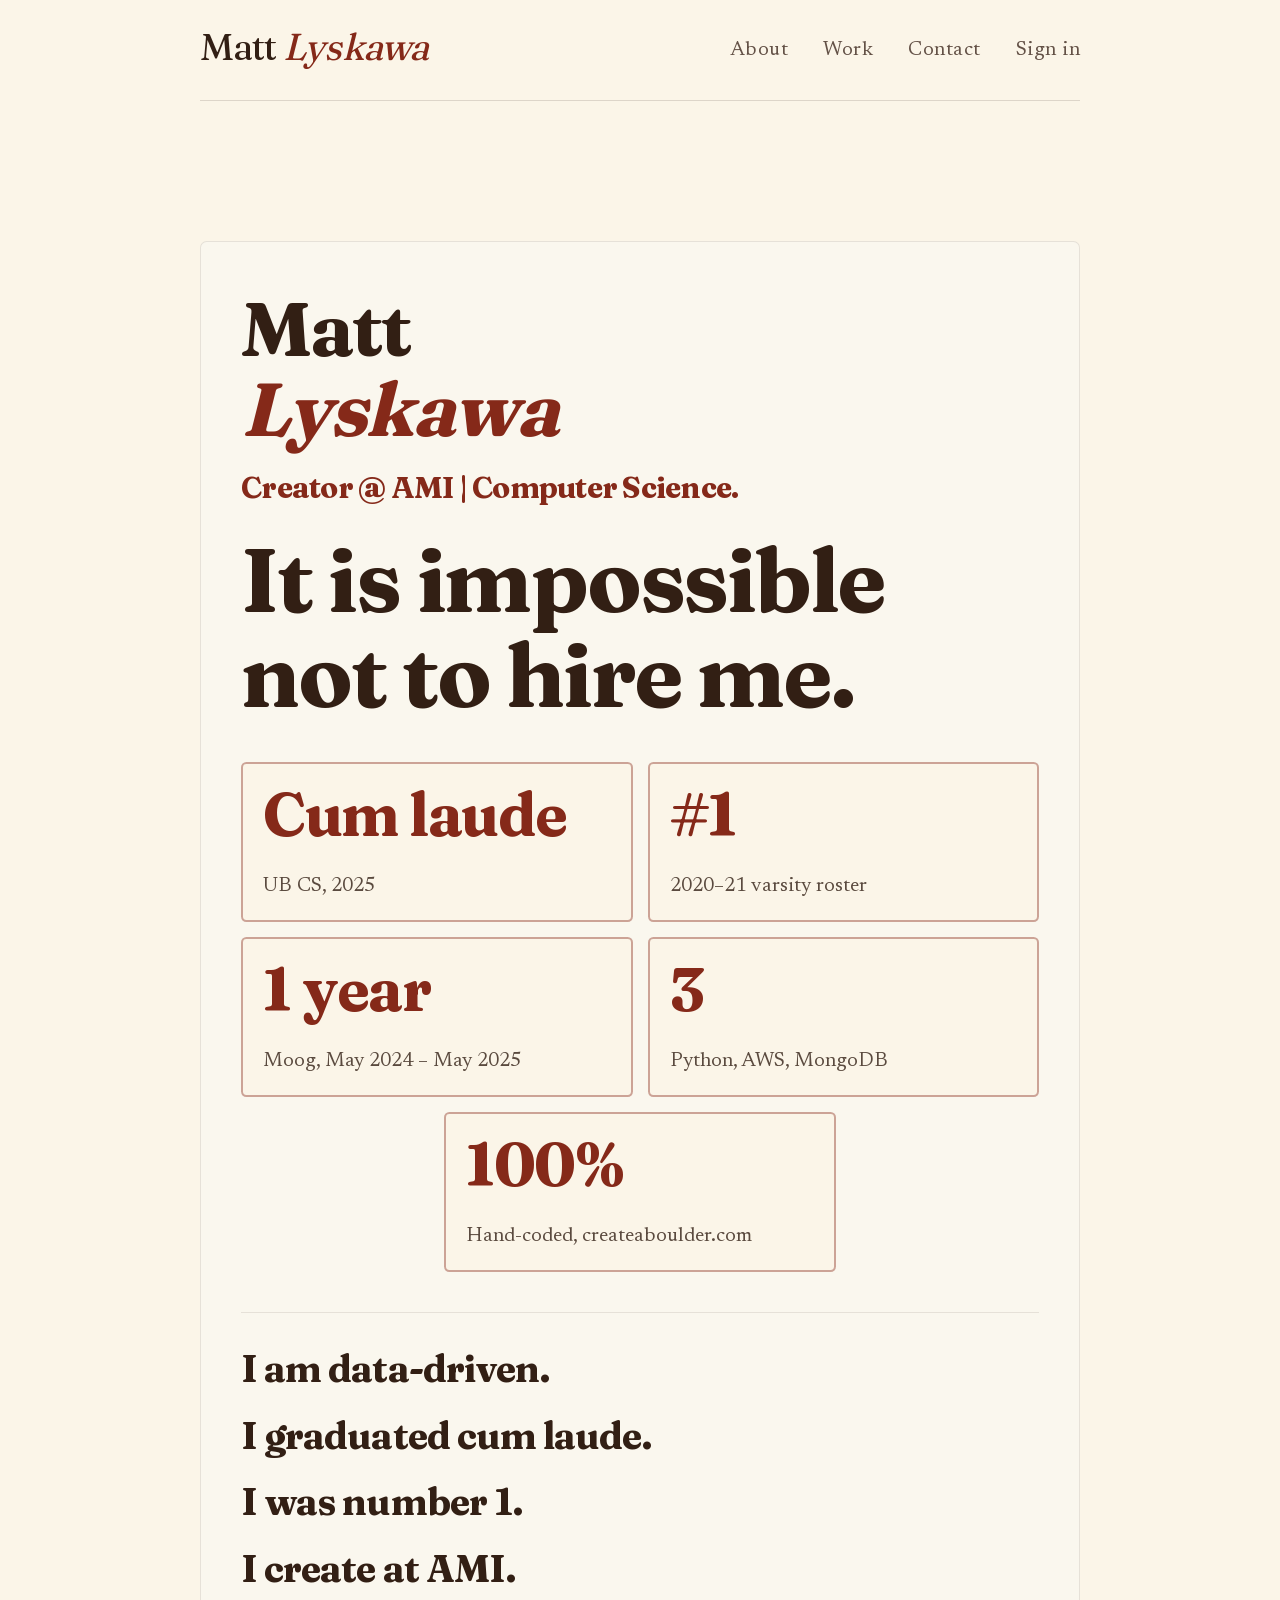
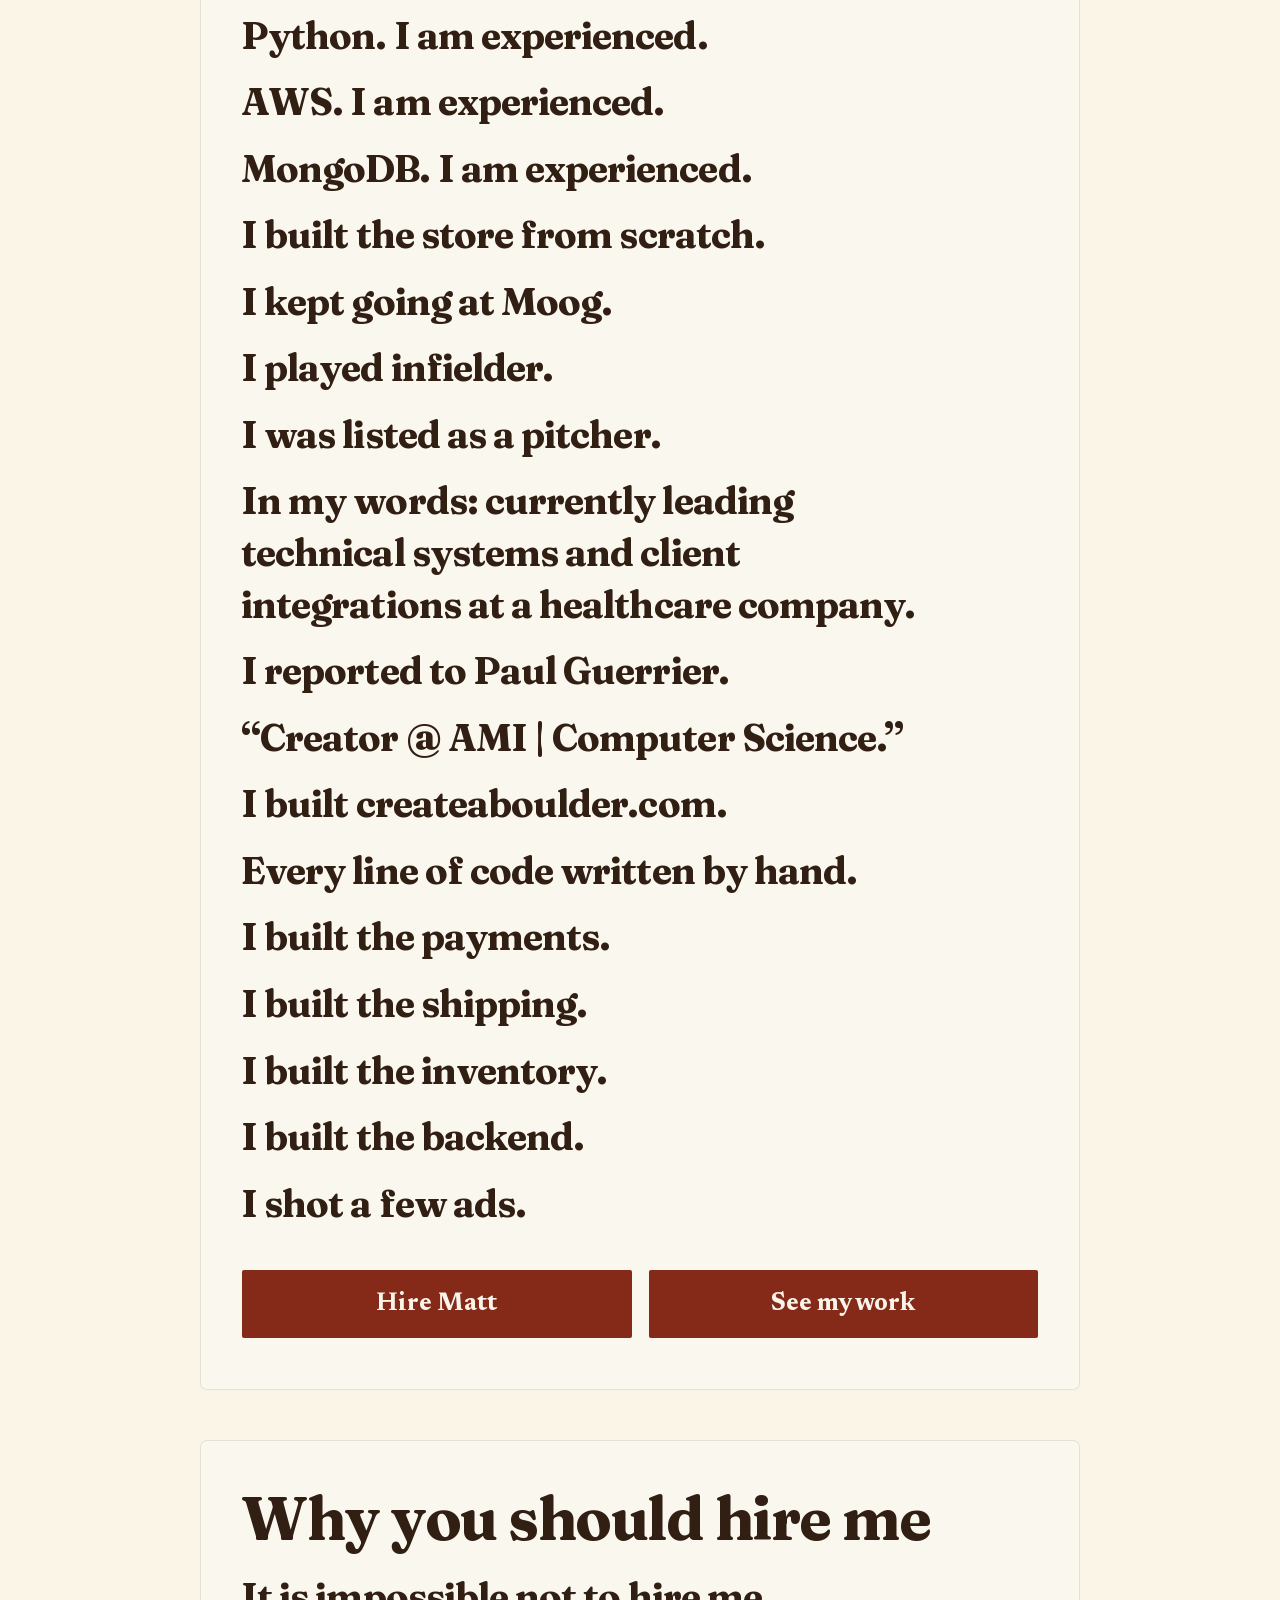
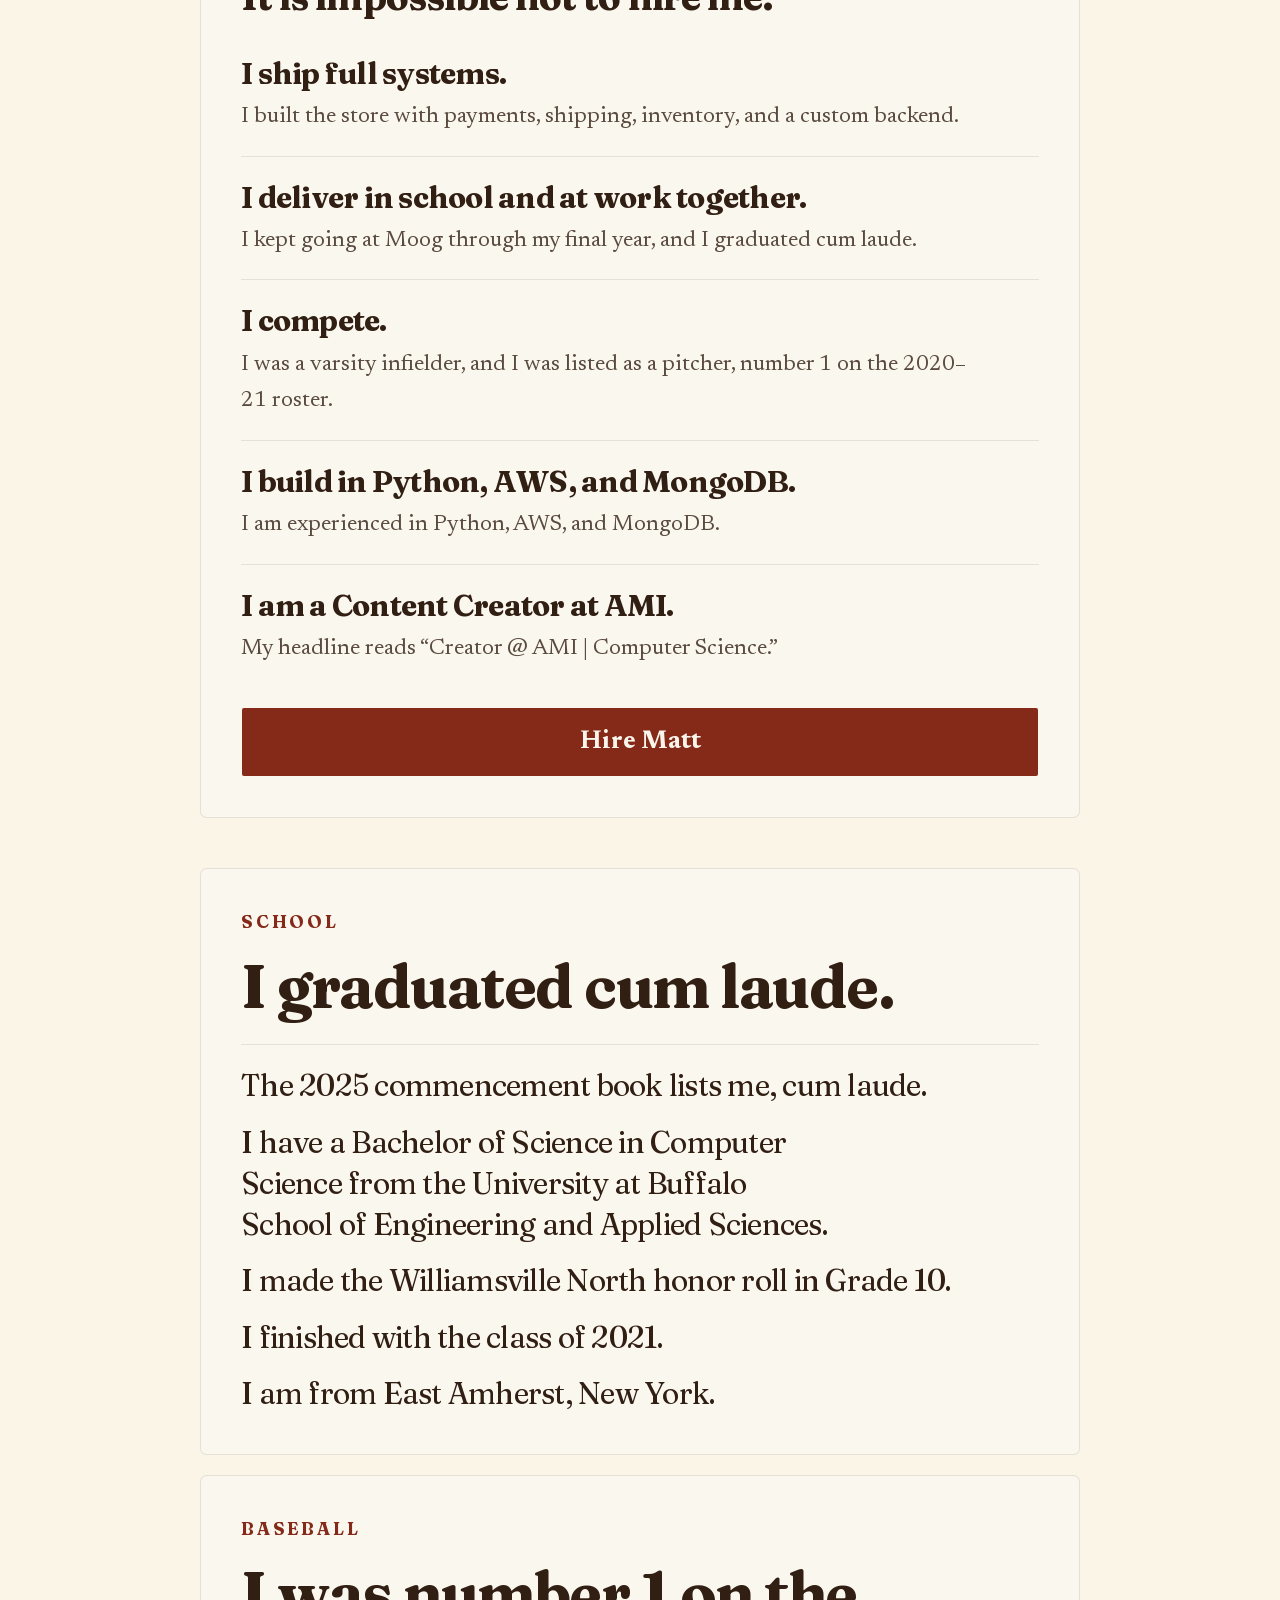
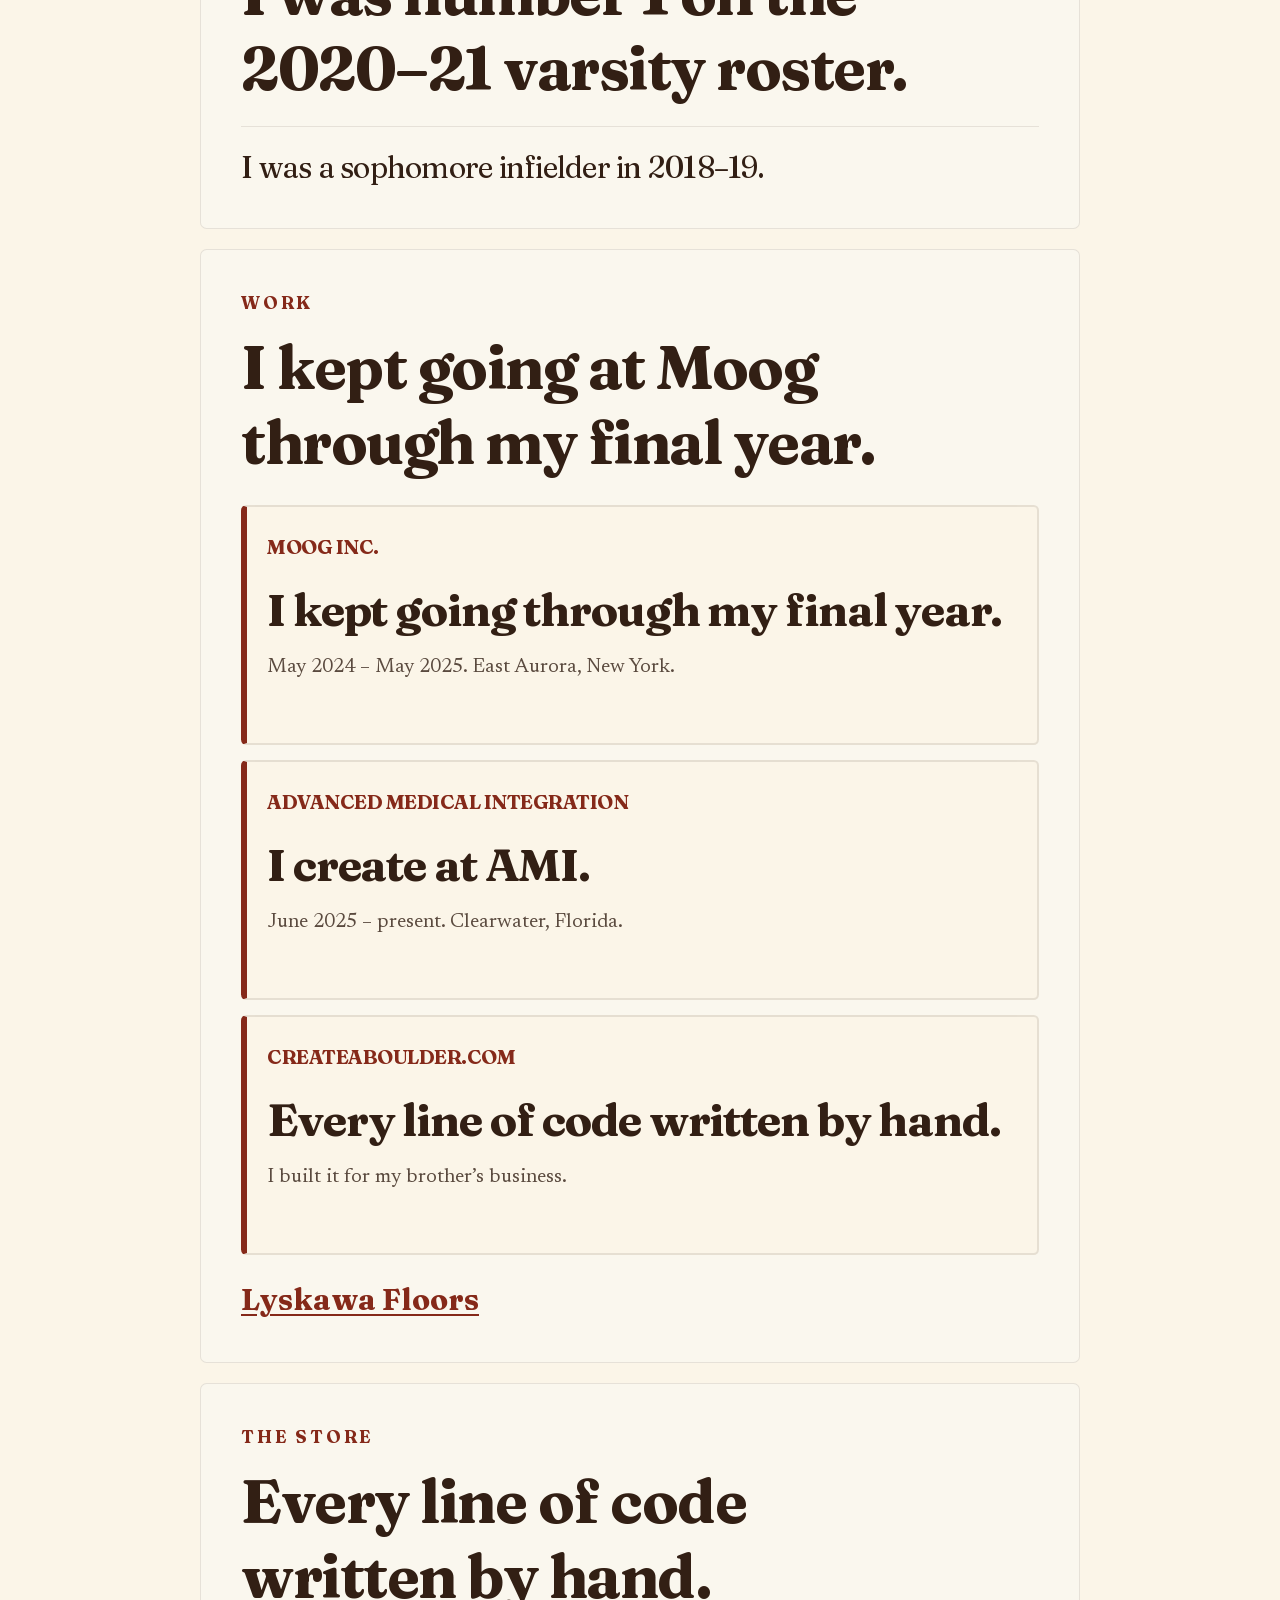
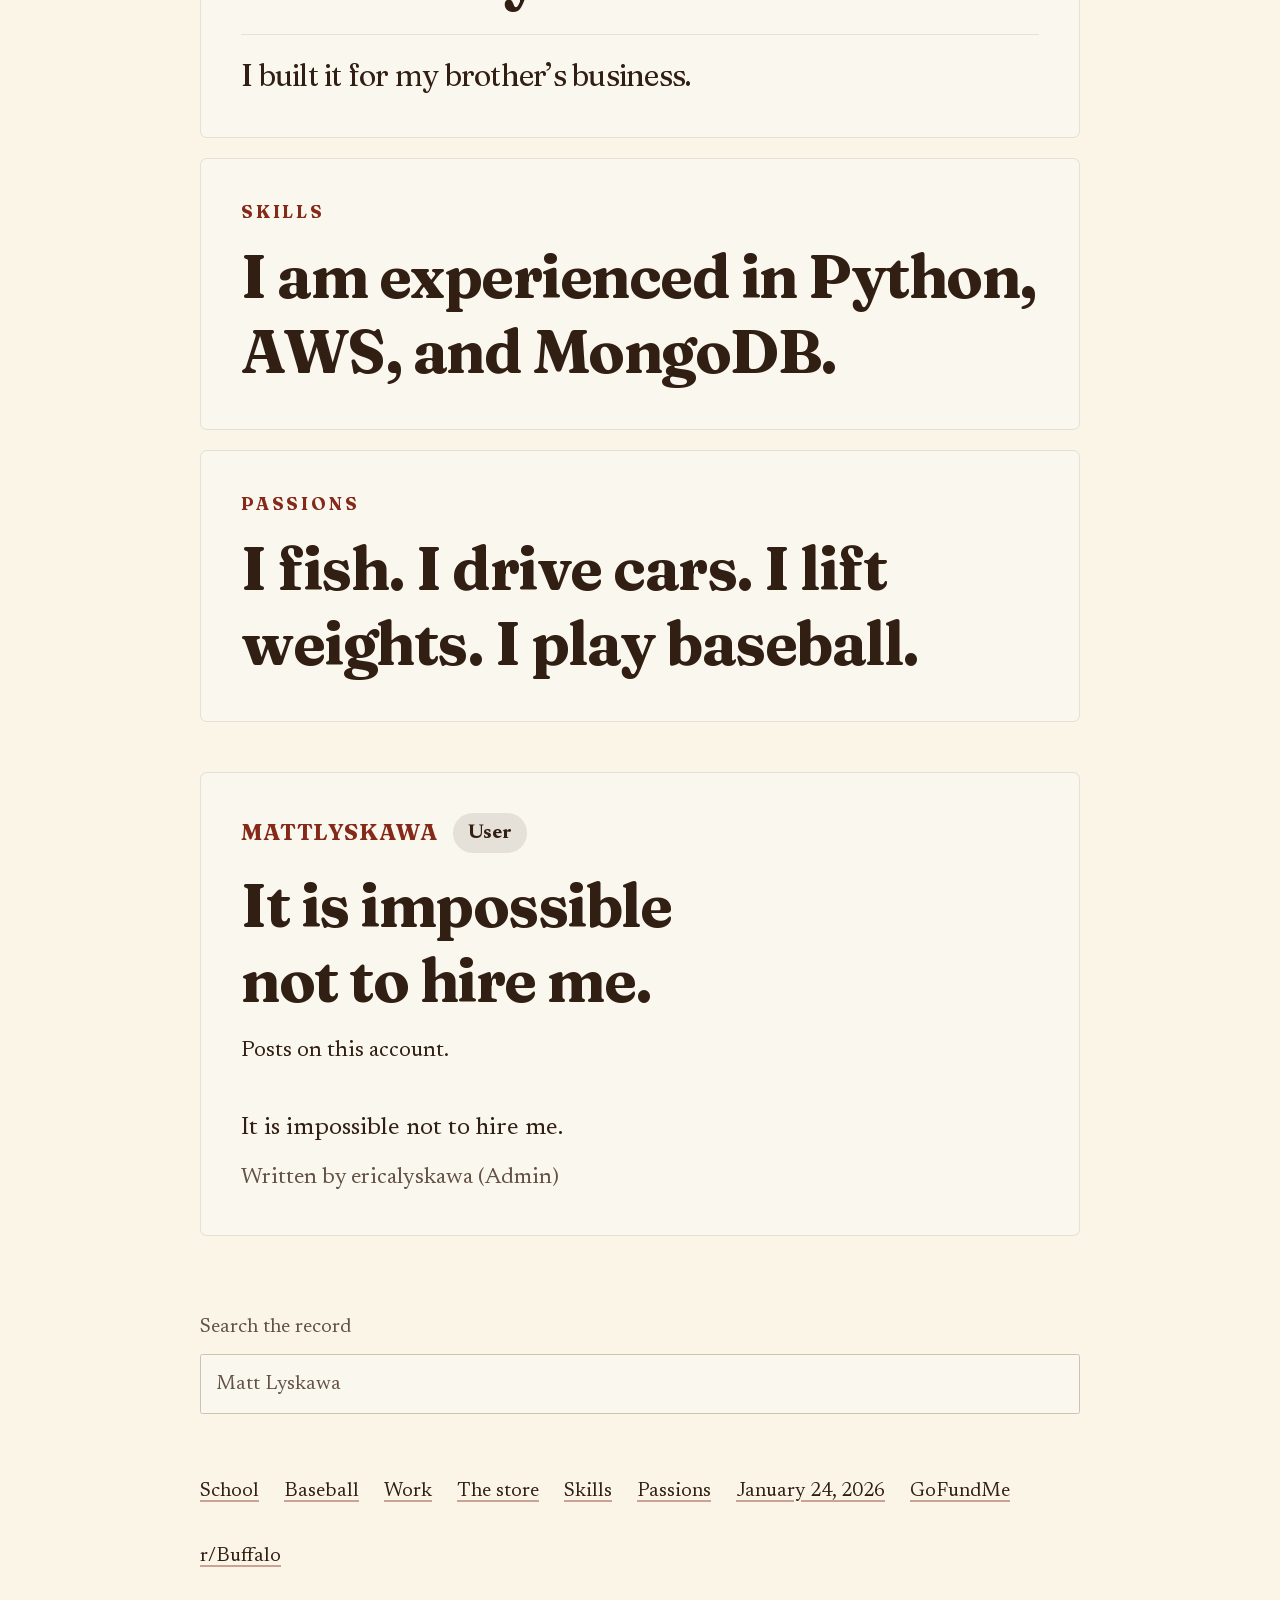
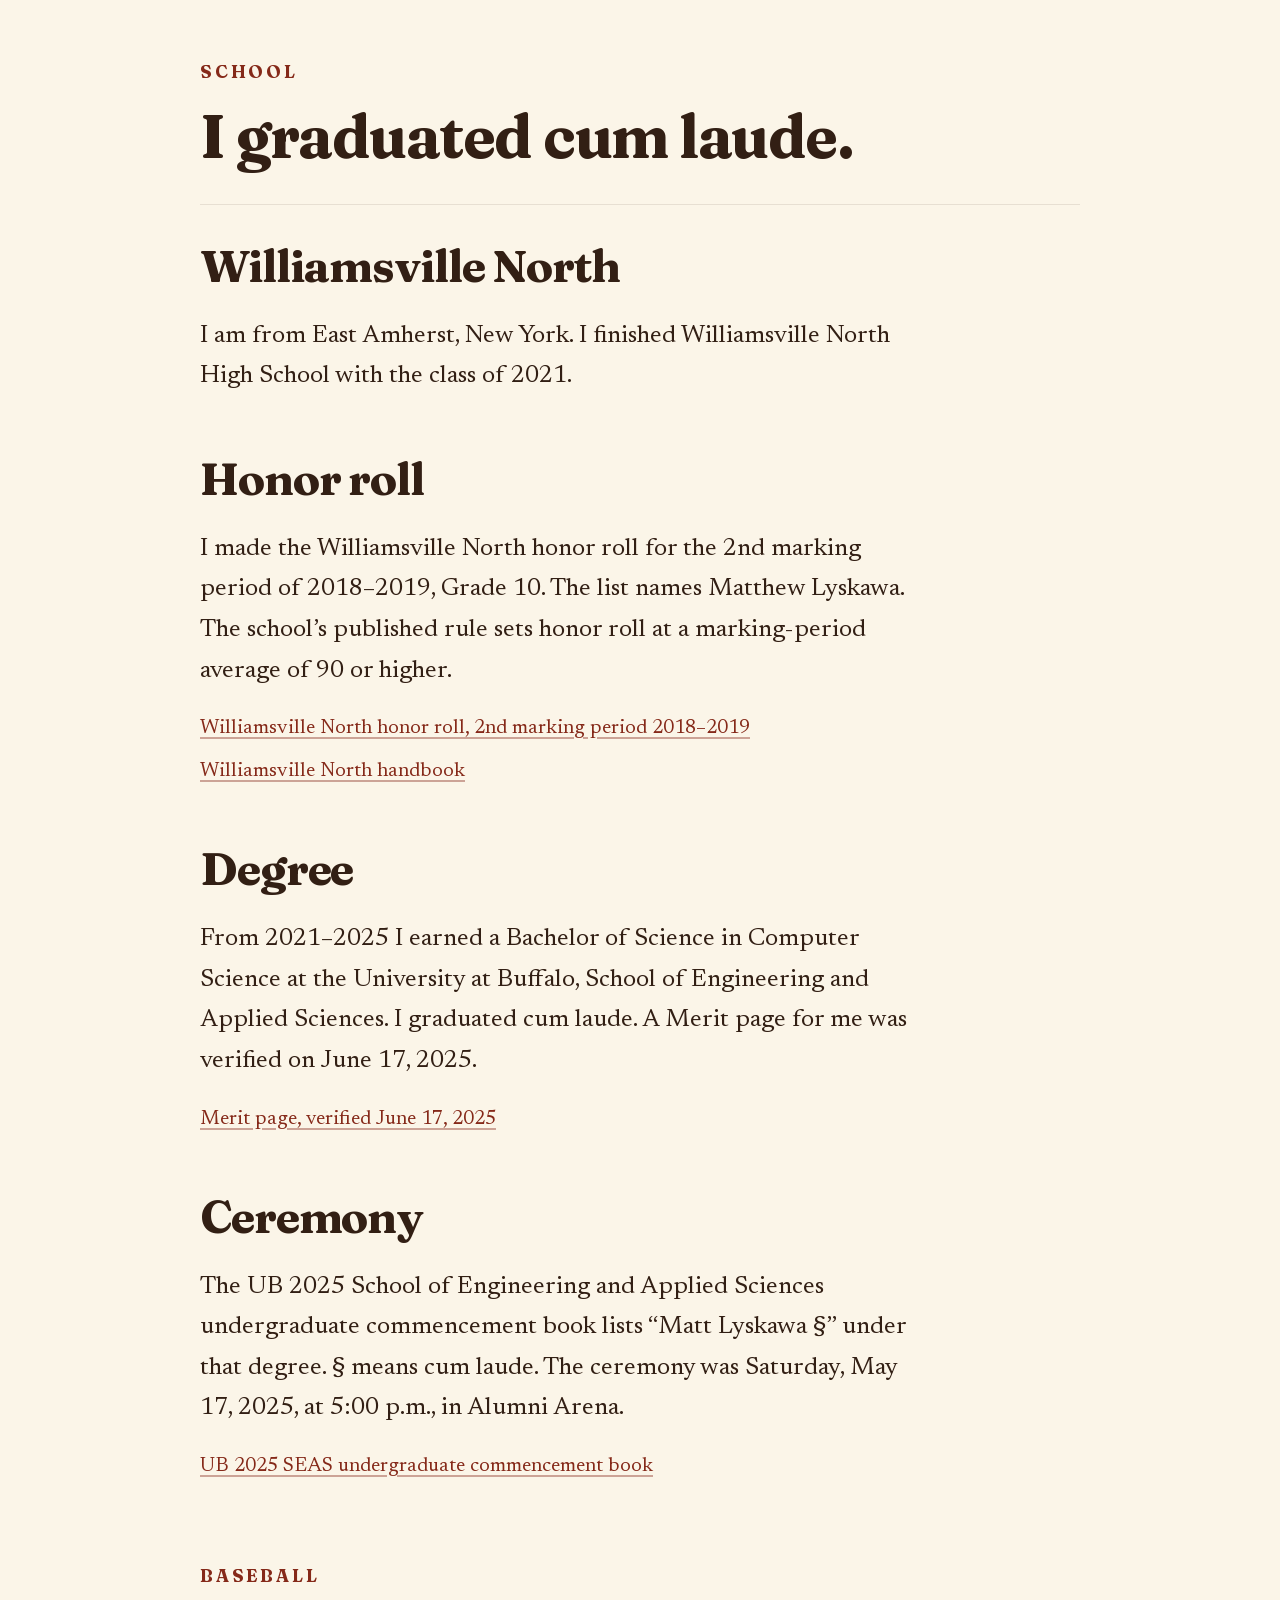
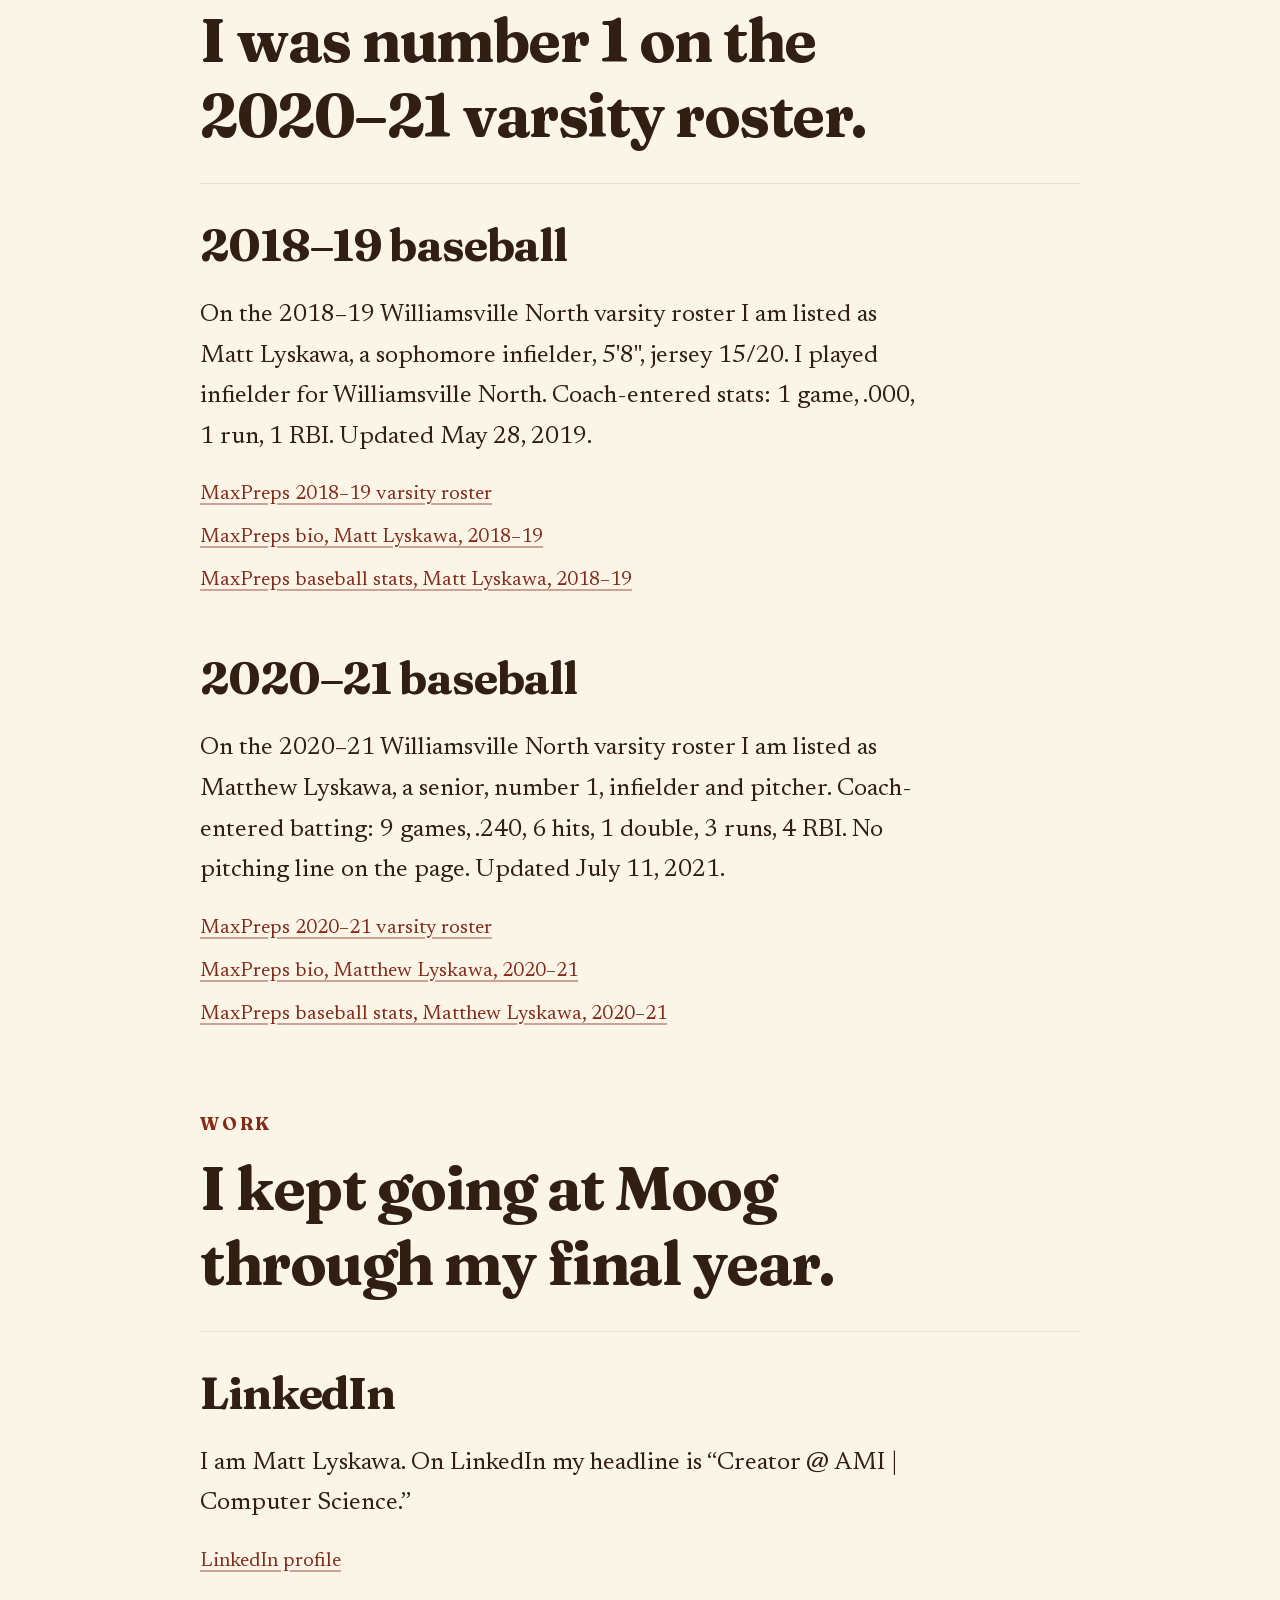
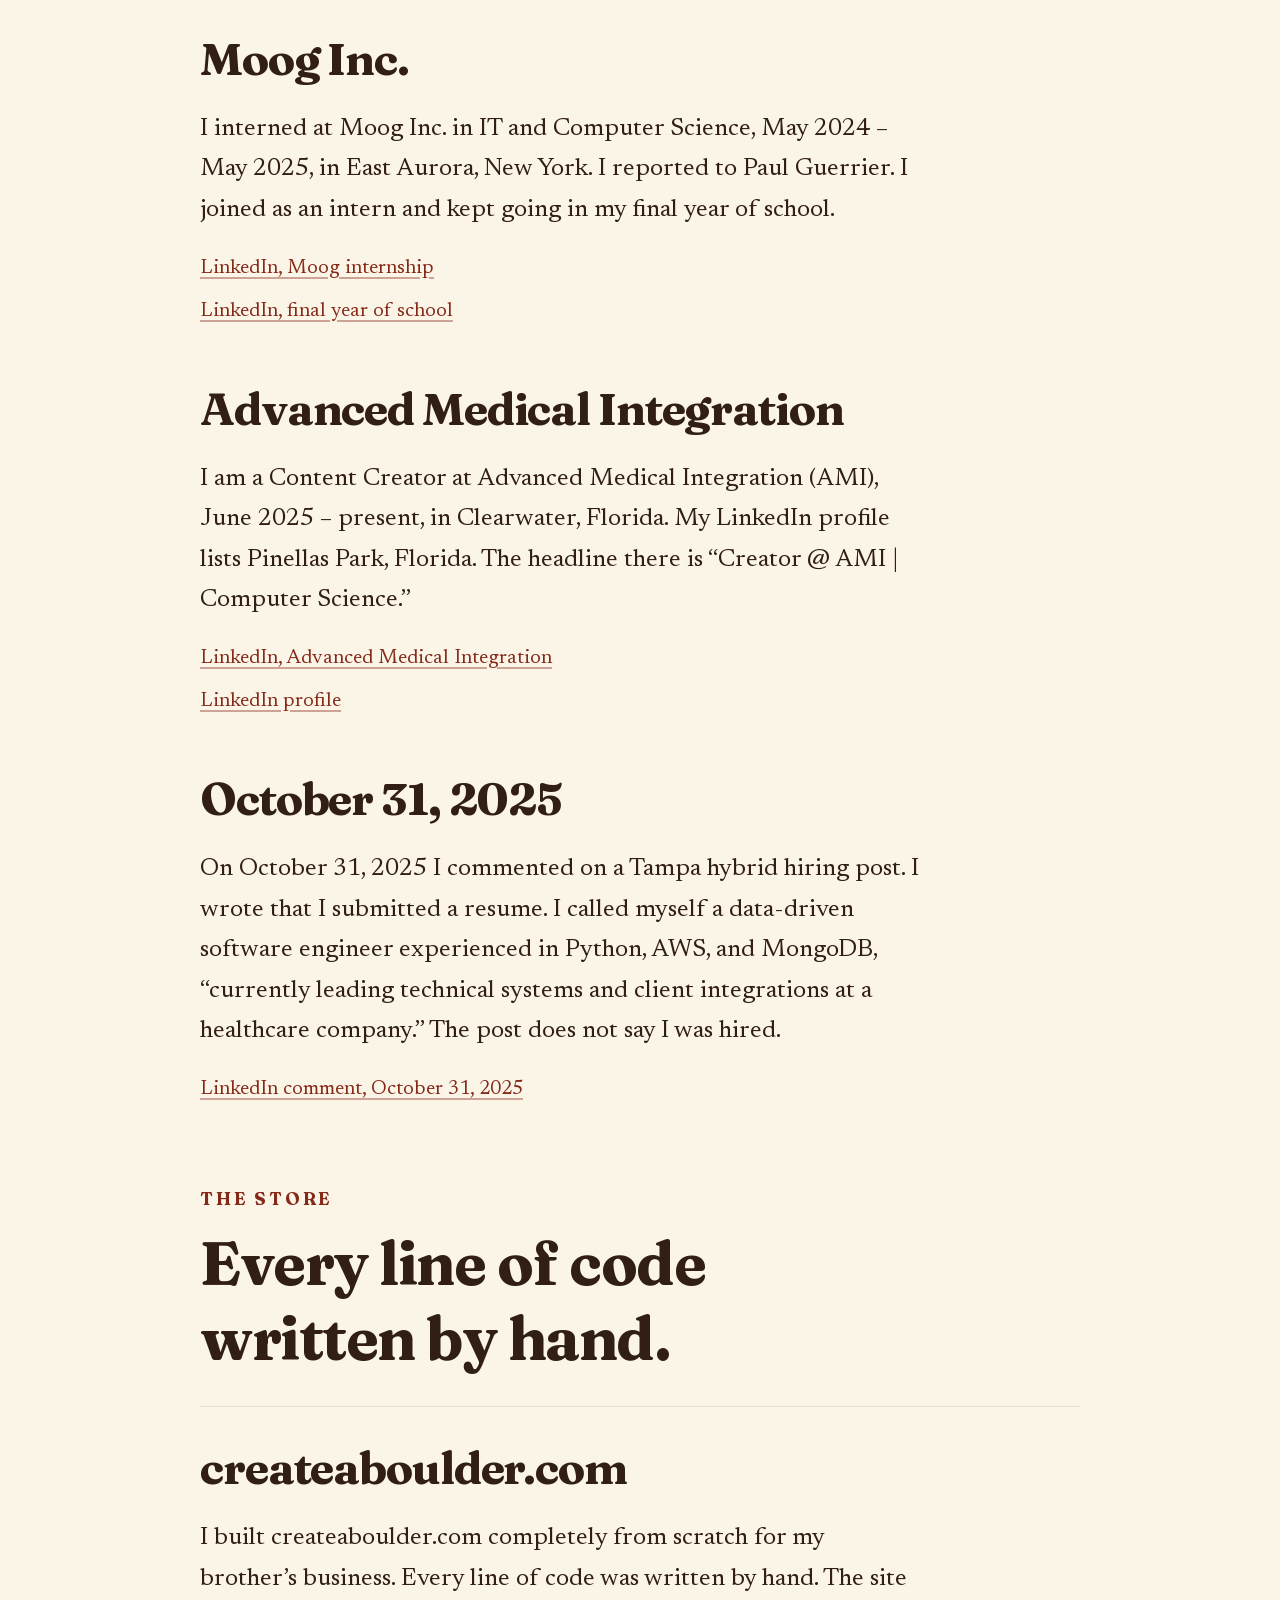
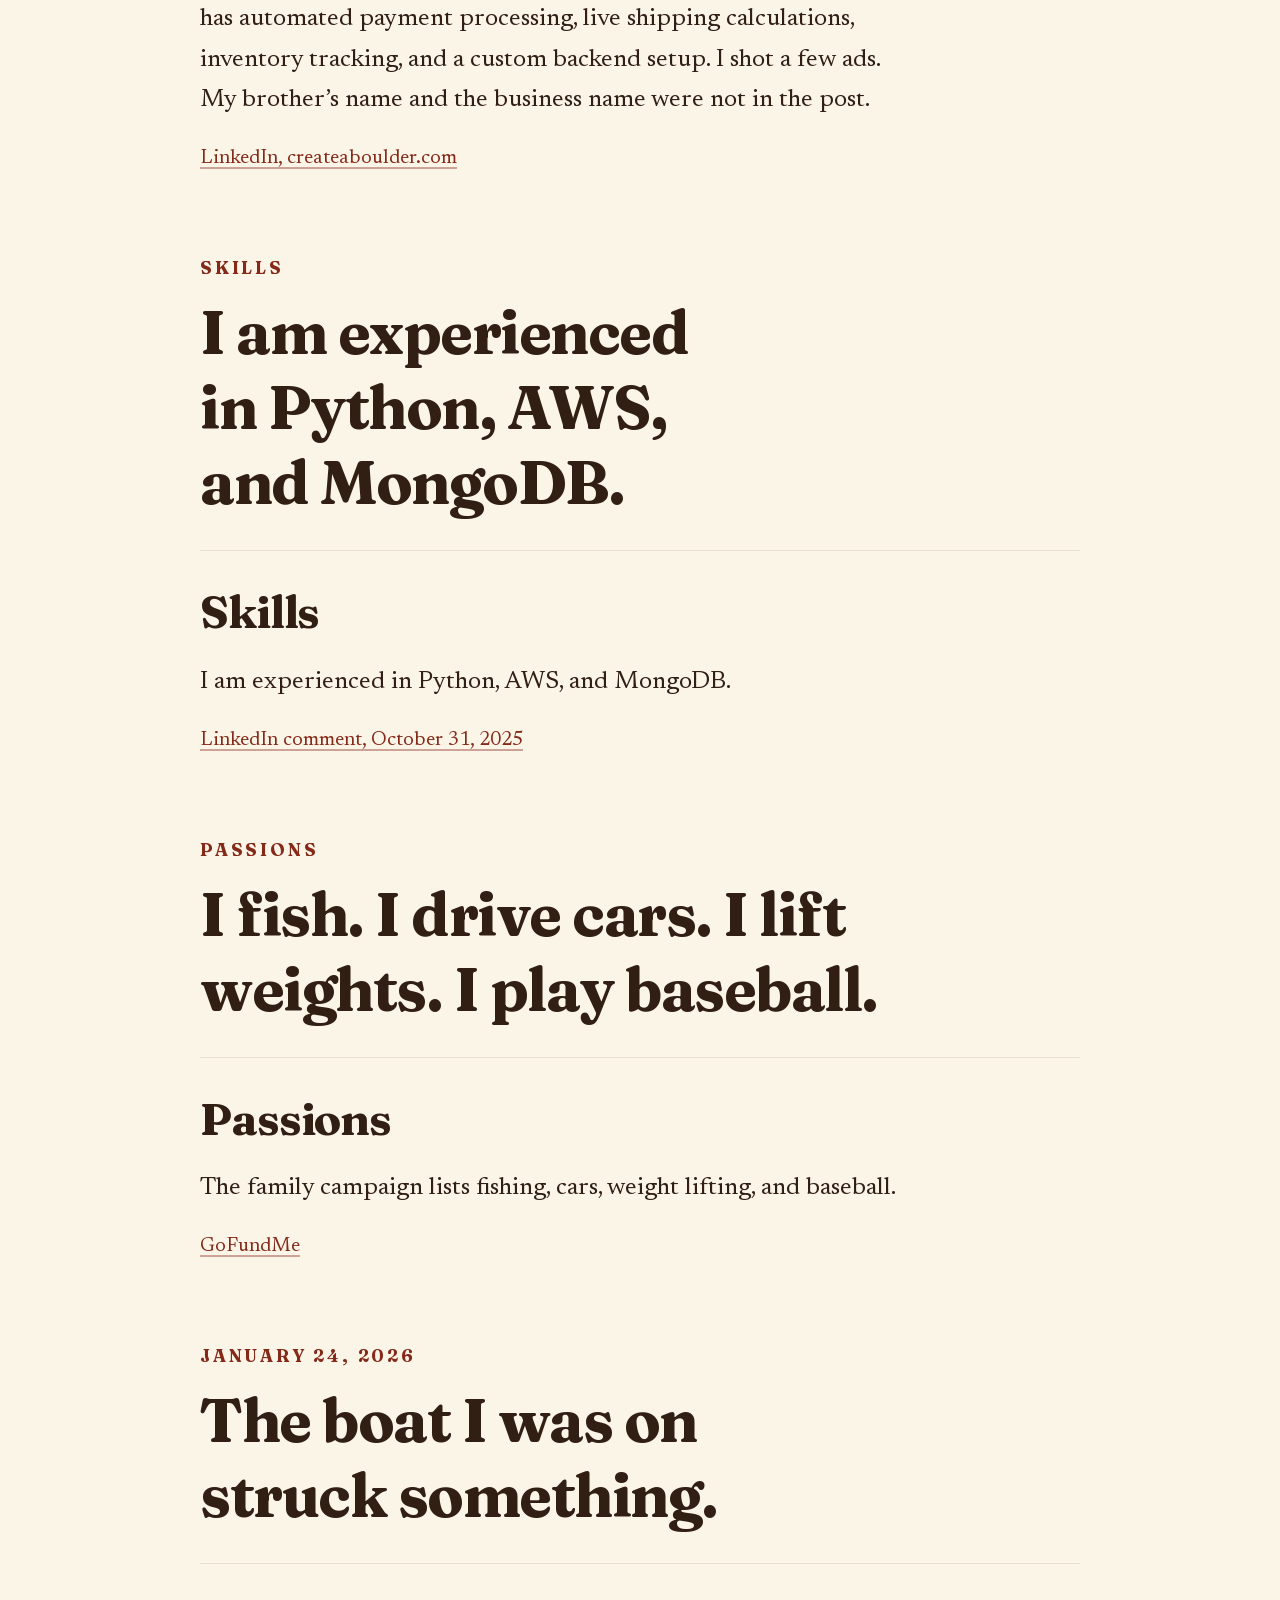
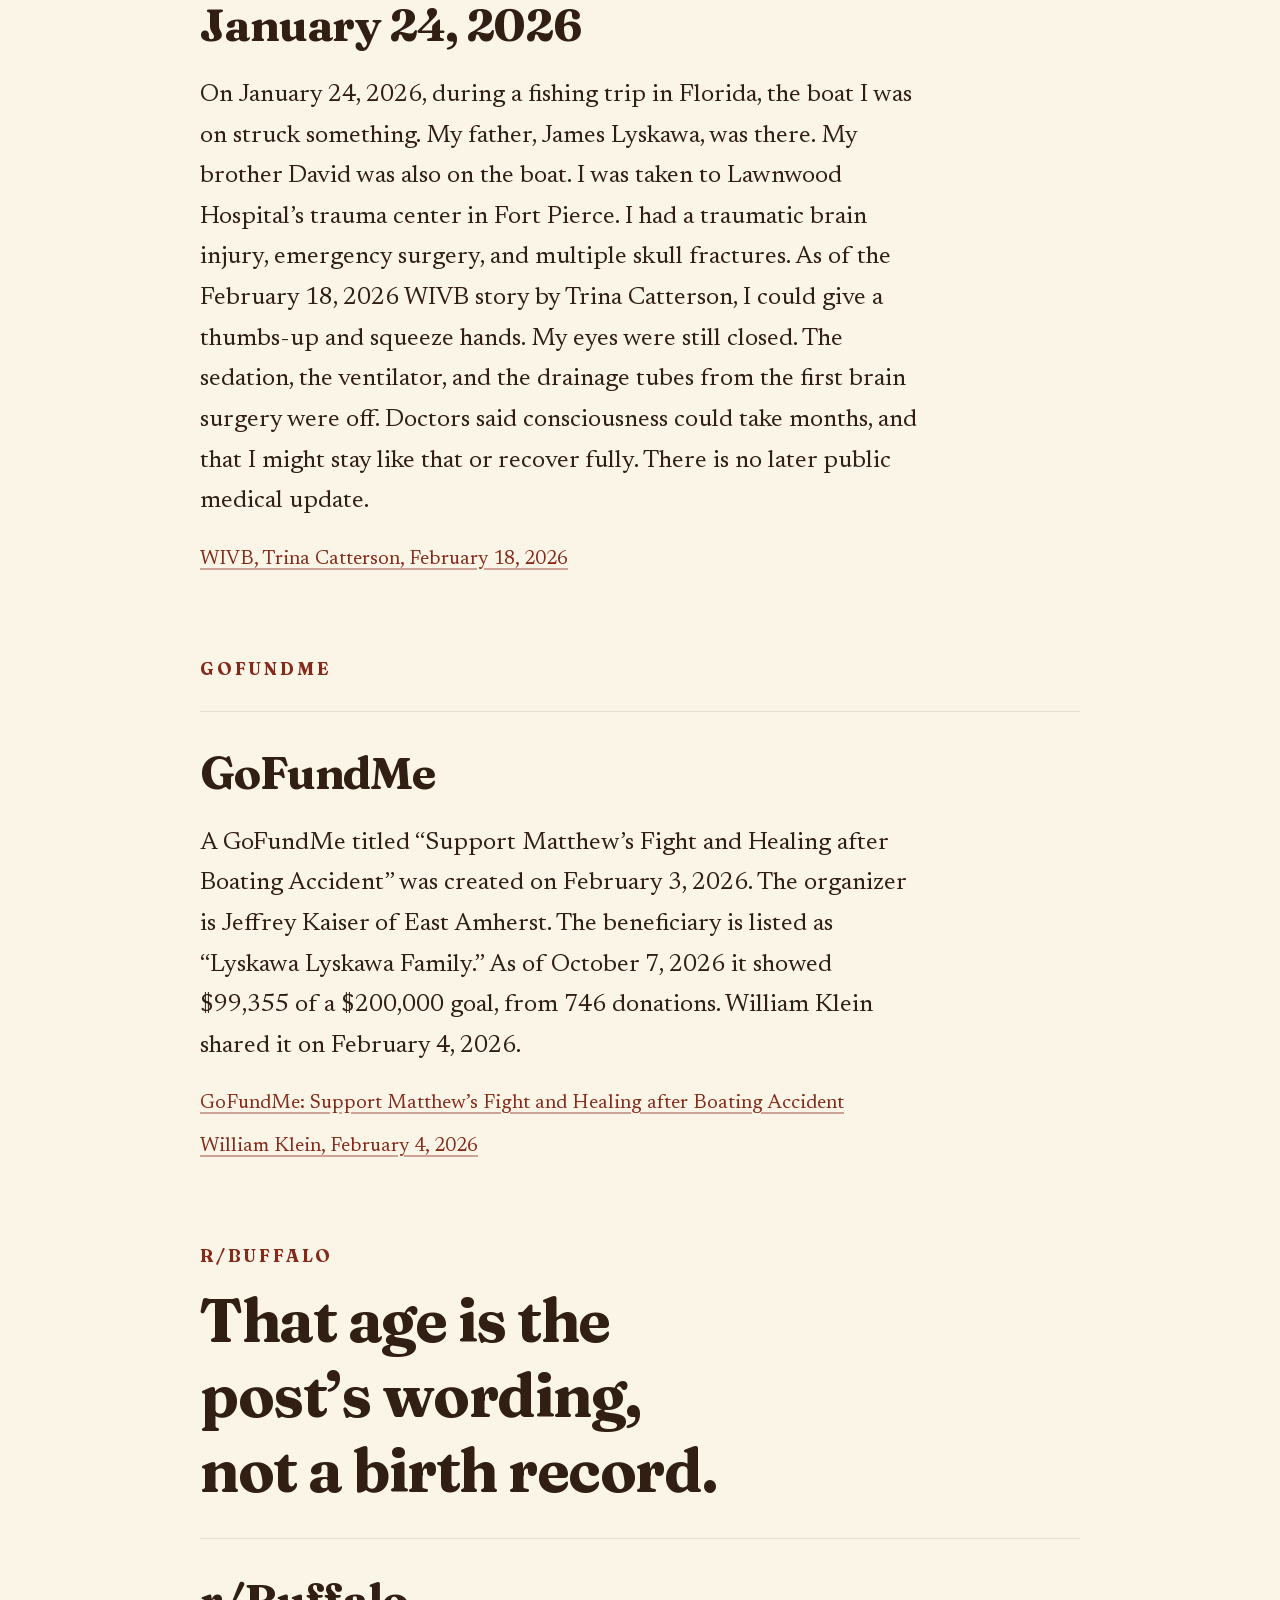
==== commit b0691fc2: "Publish the Users area and signed-in header." ====
--- a/index.html
+++ b/index.html
@@ -1 +1 @@
-<!DOCTYPE html><html lang="en" class="fraunces_d361c29d-module__5PBLiG__variable newsreader_8524af2f-module__VEC2Nq__variable h-full antialiased"><head><meta charSet="utf-8"/><meta name="viewport" content="width=device-width, initial-scale=1"/><link rel="preload" href="/_next/static/media/03bda585a99c6450-s.p.32sris142tqlb.woff2" as="font" crossorigin="" type="font/woff2"/><link rel="preload" href="/_next/static/media/5f402bd2d8eef81a-s.p.40bho2kviej2o.woff2" as="font" crossorigin="" type="font/woff2"/><link rel="stylesheet" href="/_next/static/chunks/38v2g7y_za7ty.css" data-precedence="next"/><link rel="preload" as="script" fetchPriority="low" href="/_next/static/chunks/3mc6dra1m0098.js"/><script src="/_next/static/chunks/2i51e627rllld.js" async=""></script><script src="/_next/static/chunks/1rj7ns8rte9vc.js" async=""></script><script src="/_next/static/chunks/3fly1jhnacksh.js" async=""></script><script src="/_next/static/chunks/turbopack-32cw32wjdmm_2.js" async=""></script><script src="/_next/static/chunks/1rjd6lp_ciha4.js" async=""></script><script src="/_next/static/chunks/1f7prws197kn1.js" async=""></script><script src="/_next/static/chunks/00okrmt3f8q9h.js" async=""></script><script src="/_next/static/chunks/1eblcmqdvfl-9.js" async=""></script><title>Matt Lyskawa</title><meta name="description" content="Matt Lyskawa. It is impossible not to hire me. I am data-driven. I graduated cum laude. I was number 1. I create at AMI. Python. I am experienced. AWS. I am experienced. MongoDB. I am experienced. I built the store from scratch. I kept going at Moog. I played infielder. I was listed as a pitcher. In my words: currently leading technical systems and client integrations at a healthcare company. I reported to Paul Guerrier. “Creator @ AMI | Computer Science.” I built createaboulder.com. Every line of code written by hand. I built the payments. I built the shipping. I built the inventory. I built the backend. I shot a few ads. The 2025 commencement book lists me, cum laude. I have a Bachelor of Science in Computer Science from the University at Buffalo School of Engineering and Applied Sciences. I made the Williamsville North honor roll in Grade 10. I finished with the class of 2021. I am from East Amherst, New York. I was a sophomore infielder in 2018–19. I am a Content Creator at Advanced Medical Integration. I work in Clearwater, Florida. I interned at Moog. I worked in IT and Computer Science. I worked in East Aurora, New York. Every line of code written by hand. I built it for my brother’s business. I am experienced in Python, AWS, and MongoDB. I fish. I drive cars. I lift weights. I play baseball."/><meta name="robots" content="index, follow"/><meta property="og:title" content="Matt Lyskawa"/><meta property="og:description" content="Matt Lyskawa. It is impossible not to hire me. I am data-driven. I graduated cum laude. I was number 1. I create at AMI. Python. I am experienced. AWS. I am experienced. MongoDB. I am experienced. I built the store from scratch. I kept going at Moog. I played infielder. I was listed as a pitcher. In my words: currently leading technical systems and client integrations at a healthcare company. I reported to Paul Guerrier. “Creator @ AMI | Computer Science.” I built createaboulder.com. Every line of code written by hand. I built the payments. I built the shipping. I built the inventory. I built the backend. I shot a few ads. The 2025 commencement book lists me, cum laude. I have a Bachelor of Science in Computer Science from the University at Buffalo School of Engineering and Applied Sciences. I made the Williamsville North honor roll in Grade 10. I finished with the class of 2021. I am from East Amherst, New York. I was a sophomore infielder in 2018–19. I am a Content Creator at Advanced Medical Integration. I work in Clearwater, Florida. I interned at Moog. I worked in IT and Computer Science. I worked in East Aurora, New York. Every line of code written by hand. I built it for my brother’s business. I am experienced in Python, AWS, and MongoDB. I fish. I drive cars. I lift weights. I play baseball."/><meta property="og:type" content="website"/><meta name="twitter:card" content="summary"/><meta name="twitter:title" content="Matt Lyskawa"/><meta name="twitter:description" content="Matt Lyskawa. It is impossible not to hire me. I am data-driven. I graduated cum laude. I was number 1. I create at AMI. Python. I am experienced. AWS. I am experienced. MongoDB. I am experienced. I built the store from scratch. I kept going at Moog. I played infielder. I was listed as a pitcher. In my words: currently leading technical systems and client integrations at a healthcare company. I reported to Paul Guerrier. “Creator @ AMI | Computer Science.” I built createaboulder.com. Every line of code written by hand. I built the payments. I built the shipping. I built the inventory. I built the backend. I shot a few ads. The 2025 commencement book lists me, cum laude. I have a Bachelor of Science in Computer Science from the University at Buffalo School of Engineering and Applied Sciences. I made the Williamsville North honor roll in Grade 10. I finished with the class of 2021. I am from East Amherst, New York. I was a sophomore infielder in 2018–19. I am a Content Creator at Advanced Medical Integration. I work in Clearwater, Florida. I interned at Moog. I worked in IT and Computer Science. I worked in East Aurora, New York. Every line of code written by hand. I built it for my brother’s business. I am experienced in Python, AWS, and MongoDB. I fish. I drive cars. I lift weights. I play baseball."/><link rel="icon" href="/icon.svg?icon.1rbk8j8qq5zuz.svg" sizes="any" type="image/svg+xml"/><meta name="next-size-adjust" content=""/><script src="/_next/static/chunks/0cz1d0mv5g_q7.js" noModule=""></script></head><body class="min-h-full bg-background text-foreground"><div hidden=""><!--$--><!--/$--></div><div class="flex min-h-full flex-col"><a href="#content" class="sr-only focus:not-sr-only focus:absolute focus:top-3 focus:left-3 focus:z-50 focus:bg-primary focus:px-3 focus:py-2 focus:text-primary-foreground">Skip to content</a><header><div class="mx-auto flex h-20 w-full max-w-3xl items-center justify-between gap-6 px-6 sm:px-8"><a aria-label="Matt Lyskawa, home" class="shrink-0" href="/"><span class="font-display text-xl leading-none tracking-tight text-foreground sm:text-3xl">Matt<!-- --> <span class="text-primary italic">Lyskawa</span></span></a><nav class="hidden items-center gap-7 md:flex" aria-label="Primary"><a class="text-base tracking-wide text-muted-foreground underline-offset-4 hover:text-foreground hover:underline" href="/about/">About</a><a class="text-base tracking-wide text-muted-foreground underline-offset-4 hover:text-foreground hover:underline" href="/work/">Work</a><a class="text-base tracking-wide text-muted-foreground underline-offset-4 hover:text-foreground hover:underline" href="/contact/">Contact</a><a class="text-base tracking-wide text-muted-foreground underline-offset-4 hover:text-foreground hover:underline" href="/sign-in/">Sign in</a></nav><button type="button" tabindex="0" data-slot="sheet-trigger" aria-label="Open menu" data-base-ui-click-trigger="" id="base-ui-_R_3ulb_" aria-haspopup="dialog" aria-expanded="false" class="group/button inline-flex shrink-0 items-center justify-center rounded-lg border bg-clip-padding text-sm font-medium whitespace-nowrap transition-all outline-none select-none focus-visible:border-ring focus-visible:ring-3 focus-visible:ring-ring/50 active:not-aria-[haspopup]:translate-y-px disabled:pointer-events-none disabled:opacity-50 aria-invalid:border-destructive aria-invalid:ring-3 aria-invalid:ring-destructive/20 dark:aria-invalid:border-destructive/50 dark:aria-invalid:ring-destructive/40 [&amp;_svg]:pointer-events-none [&amp;_svg]:shrink-0 [&amp;_svg:not([class*=&#x27;size-&#x27;])]:size-4 border-border bg-background hover:bg-muted hover:text-foreground aria-expanded:bg-muted aria-expanded:text-foreground dark:border-input dark:bg-input/30 dark:hover:bg-input/50 size-8 md:hidden"><svg xmlns="http://www.w3.org/2000/svg" width="24" height="24" viewBox="0 0 24 24" fill="none" stroke="currentColor" stroke-width="2" stroke-linecap="round" stroke-linejoin="round" class="lucide lucide-menu" aria-hidden="true"><path d="M4 5h16"></path><path d="M4 12h16"></path><path d="M4 19h16"></path></svg></button></div><div class="mx-auto w-full max-w-3xl px-6 sm:px-8"><div aria-hidden="true" class="h-px bg-foreground/15"></div></div></header><main id="content" class="flex-1"><div class="mx-auto w-full max-w-3xl px-6 py-16 sm:px-8 sm:py-28"><section class="rounded-3xl border border-foreground/10 bg-card px-4 py-7 sm:px-8 sm:py-10"><h1 class="font-display text-5xl leading-none font-bold tracking-tight text-balance sm:text-6xl"><span class="block">Matt</span><span class="mt-1 block text-primary italic">Lyskawa</span></h1><p class="mt-4 font-display text-xl font-bold leading-snug tracking-tight text-balance text-primary sm:text-2xl">Creator @ AMI | Computer Science.</p><p class="mt-5 font-display text-[2.1rem] leading-[1.05] font-bold tracking-tight text-balance sm:text-7xl">It is impossible not to hire me.</p><ul class="mt-8 grid grid-cols-1 gap-3 min-[880px]:grid-cols-2"><li class="flex min-h-32 min-w-0 flex-col justify-between rounded-2xl border-2 border-primary/40 bg-background px-4 py-4"><p class="font-display text-4xl font-bold leading-none tracking-tight text-balance text-primary sm:text-5xl">Cum laude</p><p class="mt-3 text-base leading-snug text-pretty text-foreground/80">UB CS, 2025</p></li><li class="flex min-h-32 min-w-0 flex-col justify-between rounded-2xl border-2 border-primary/40 bg-background px-4 py-4"><p class="font-display text-4xl font-bold leading-none tracking-tight text-balance text-primary sm:text-5xl">#1</p><p class="mt-3 text-base leading-snug text-pretty text-foreground/80">2020–21 varsity roster</p></li><li class="flex min-h-32 min-w-0 flex-col justify-between rounded-2xl border-2 border-primary/40 bg-background px-4 py-4"><p class="font-display text-4xl font-bold leading-none tracking-tight text-balance text-primary sm:text-5xl">1 year</p><p class="mt-3 text-base leading-snug text-pretty text-foreground/80">Moog, May 2024 – May 2025</p></li><li class="flex min-h-32 min-w-0 flex-col justify-between rounded-2xl border-2 border-primary/40 bg-background px-4 py-4"><p class="font-display text-4xl font-bold leading-none tracking-tight text-balance text-primary sm:text-5xl">3</p><p class="mt-3 text-base leading-snug text-pretty text-foreground/80">Python, AWS, MongoDB</p></li><li class="flex min-h-32 min-w-0 flex-col justify-between rounded-2xl border-2 border-primary/40 bg-background px-4 py-4 min-[880px]:col-span-2 min-[880px]:w-[calc(50%-0.375rem)] min-[880px]:justify-self-center"><p class="font-display text-4xl font-bold leading-none tracking-tight text-balance text-primary sm:text-5xl">100%</p><p class="mt-3 text-base leading-snug text-pretty text-foreground/80">Hand-coded, createaboulder.com</p></li></ul><div class="mt-8 space-y-3 border-t border-foreground/10 pt-6"><p class="font-display text-2xl font-bold leading-snug tracking-tight text-balance sm:text-3xl">I am data-driven.</p><p class="font-display text-2xl font-bold leading-snug tracking-tight text-balance sm:text-3xl">I graduated cum laude.</p><p class="font-display text-2xl font-bold leading-snug tracking-tight text-balance sm:text-3xl">I was number 1.</p><p class="font-display text-2xl font-bold leading-snug tracking-tight text-balance sm:text-3xl">I create at AMI.</p><p class="font-display text-2xl font-bold leading-snug tracking-tight text-balance sm:text-3xl">Python. I am experienced.</p><p class="font-display text-2xl font-bold leading-snug tracking-tight text-balance sm:text-3xl">AWS. I am experienced.</p><p class="font-display text-2xl font-bold leading-snug tracking-tight text-balance sm:text-3xl">MongoDB. I am experienced.</p><p class="font-display text-2xl font-bold leading-snug tracking-tight text-balance sm:text-3xl">I built the store from scratch.</p><p class="font-display text-2xl font-bold leading-snug tracking-tight text-balance sm:text-3xl">I kept going at Moog.</p><p class="font-display text-2xl font-bold leading-snug tracking-tight text-balance sm:text-3xl">I played infielder.</p><p class="font-display text-2xl font-bold leading-snug tracking-tight text-balance sm:text-3xl">I was listed as a pitcher.</p><p class="font-display text-2xl font-bold leading-snug tracking-tight text-balance sm:text-3xl">In my words: currently leading technical systems and client integrations at a healthcare company.</p><p class="font-display text-2xl font-bold leading-snug tracking-tight text-balance sm:text-3xl">I reported to Paul Guerrier.</p><p class="font-display text-2xl font-bold leading-snug tracking-tight text-balance sm:text-3xl">“Creator @ AMI | Computer Science.”</p><p class="font-display text-2xl font-bold leading-snug tracking-tight text-balance sm:text-3xl">I built createaboulder.com.</p><p class="font-display text-2xl font-bold leading-snug tracking-tight text-balance sm:text-3xl">Every line of code written by hand.</p><p class="font-display text-2xl font-bold leading-snug tracking-tight text-balance sm:text-3xl">I built the payments.</p><p class="font-display text-2xl font-bold leading-snug tracking-tight text-balance sm:text-3xl">I built the shipping.</p><p class="font-display text-2xl font-bold leading-snug tracking-tight text-balance sm:text-3xl">I built the inventory.</p><p class="font-display text-2xl font-bold leading-snug tracking-tight text-balance sm:text-3xl">I built the backend.</p><p class="font-display text-2xl font-bold leading-snug tracking-tight text-balance sm:text-3xl">I shot a few ads.</p></div><div class="mt-8 grid grid-cols-1 gap-3 sm:grid-cols-2"><a href="https://www.linkedin.com/in/matt-lyskawa-059b9b224" class="group/button inline-flex shrink-0 items-center justify-center rounded-lg border border-transparent bg-clip-padding whitespace-nowrap transition-all outline-none select-none focus-visible:border-ring focus-visible:ring-3 focus-visible:ring-ring/50 active:not-aria-[haspopup]:translate-y-px disabled:pointer-events-none disabled:opacity-50 aria-invalid:border-destructive aria-invalid:ring-3 aria-invalid:ring-destructive/20 dark:aria-invalid:border-destructive/50 dark:aria-invalid:ring-destructive/40 [&amp;_svg]:pointer-events-none [&amp;_svg]:shrink-0 [&amp;_svg:not([class*=&#x27;size-&#x27;])]:size-4 bg-primary text-primary-foreground hover:bg-primary/80 gap-1.5 has-data-[icon=inline-end]:pr-2 has-data-[icon=inline-start]:pl-2 h-14 w-full px-8 text-xl font-bold">Hire Matt</a><a href="#work" class="group/button inline-flex shrink-0 items-center justify-center rounded-lg border border-transparent bg-clip-padding whitespace-nowrap transition-all outline-none select-none focus-visible:border-ring focus-visible:ring-3 focus-visible:ring-ring/50 active:not-aria-[haspopup]:translate-y-px disabled:pointer-events-none disabled:opacity-50 aria-invalid:border-destructive aria-invalid:ring-3 aria-invalid:ring-destructive/20 dark:aria-invalid:border-destructive/50 dark:aria-invalid:ring-destructive/40 [&amp;_svg]:pointer-events-none [&amp;_svg]:shrink-0 [&amp;_svg:not([class*=&#x27;size-&#x27;])]:size-4 bg-primary text-primary-foreground hover:bg-primary/80 gap-1.5 has-data-[icon=inline-end]:pr-2 has-data-[icon=inline-start]:pl-2 h-14 w-full px-8 text-xl font-bold">See my work</a></div></section><section class="mt-8 rounded-3xl border border-foreground/10 bg-card px-5 py-7 sm:mt-10 sm:px-8 sm:py-8" aria-labelledby="why-hire"><h2 id="why-hire" class="font-display text-3xl font-bold leading-tight tracking-tight text-balance sm:text-5xl">Why you should hire me</h2><p class="mt-3 font-display text-2xl font-bold leading-snug tracking-tight text-balance sm:text-3xl">It is impossible not to hire me.</p><ul class="mt-6 divide-y divide-foreground/10"><li class="py-4 first:pt-0 last:pb-0"><p class="font-display text-xl font-bold leading-snug tracking-tight text-balance sm:text-2xl">I ship full systems.</p><p class="mt-1 text-base leading-relaxed text-pretty text-foreground/80 sm:text-lg">I built the store with payments, shipping, inventory, and a custom backend.</p></li><li class="py-4 first:pt-0 last:pb-0"><p class="font-display text-xl font-bold leading-snug tracking-tight text-balance sm:text-2xl">I deliver in school and at work together.</p><p class="mt-1 text-base leading-relaxed text-pretty text-foreground/80 sm:text-lg">I kept going at Moog through my final year, and I graduated cum laude.</p></li><li class="py-4 first:pt-0 last:pb-0"><p class="font-display text-xl font-bold leading-snug tracking-tight text-balance sm:text-2xl">I compete.</p><p class="mt-1 text-base leading-relaxed text-pretty text-foreground/80 sm:text-lg">I was a varsity infielder, and I was listed as a pitcher, number 1 on the 2020–21 roster.</p></li><li class="py-4 first:pt-0 last:pb-0"><p class="font-display text-xl font-bold leading-snug tracking-tight text-balance sm:text-2xl">I build in Python, AWS, and MongoDB.</p><p class="mt-1 text-base leading-relaxed text-pretty text-foreground/80 sm:text-lg">I am experienced in Python, AWS, and MongoDB.</p></li><li class="py-4 first:pt-0 last:pb-0"><p class="font-display text-xl font-bold leading-snug tracking-tight text-balance sm:text-2xl">I am a Content Creator at AMI.</p><p class="mt-1 text-base leading-relaxed text-pretty text-foreground/80 sm:text-lg">My headline reads “Creator @ AMI | Computer Science.”</p></li></ul><div class="mt-8"><a href="https://www.linkedin.com/in/matt-lyskawa-059b9b224" class="group/button inline-flex shrink-0 items-center justify-center rounded-lg border border-transparent bg-clip-padding whitespace-nowrap transition-all outline-none select-none focus-visible:border-ring focus-visible:ring-3 focus-visible:ring-ring/50 active:not-aria-[haspopup]:translate-y-px disabled:pointer-events-none disabled:opacity-50 aria-invalid:border-destructive aria-invalid:ring-3 aria-invalid:ring-destructive/20 dark:aria-invalid:border-destructive/50 dark:aria-invalid:ring-destructive/40 [&amp;_svg]:pointer-events-none [&amp;_svg]:shrink-0 [&amp;_svg:not([class*=&#x27;size-&#x27;])]:size-4 bg-primary text-primary-foreground hover:bg-primary/80 gap-1.5 has-data-[icon=inline-end]:pr-2 has-data-[icon=inline-start]:pl-2 h-14 w-full px-8 text-xl font-bold">Hire Matt</a></div></section><div class="mt-8 grid gap-4 sm:mt-10"><section aria-label="School" class="scroll-mt-24 rounded-3xl border border-foreground/10 bg-card px-5 py-7 sm:px-8 sm:py-8"><h2 class="font-display text-sm font-bold tracking-[0.16em] text-primary uppercase">School</h2><p class="mt-3 font-display text-3xl font-bold leading-tight tracking-tight text-balance sm:text-5xl">I graduated cum laude.</p><div class="mt-4 space-y-3 border-t border-foreground/10 pt-4"><p class="font-display text-xl leading-snug tracking-tight text-balance sm:text-2xl">The 2025 commencement book lists me, cum laude.</p><p class="font-display text-xl leading-snug tracking-tight text-balance sm:text-2xl">I have a Bachelor of Science in Computer Science from the University at Buffalo School of Engineering and Applied Sciences.</p><p class="font-display text-xl leading-snug tracking-tight text-balance sm:text-2xl">I made the Williamsville North honor roll in Grade 10.</p><p class="font-display text-xl leading-snug tracking-tight text-balance sm:text-2xl">I finished with the class of 2021.</p><p class="font-display text-xl leading-snug tracking-tight text-balance sm:text-2xl">I am from East Amherst, New York.</p></div></section><section aria-label="Baseball" class="scroll-mt-24 rounded-3xl border border-foreground/10 bg-card px-5 py-7 sm:px-8 sm:py-8"><h2 class="font-display text-sm font-bold tracking-[0.16em] text-primary uppercase">Baseball</h2><p class="mt-3 font-display text-3xl font-bold leading-tight tracking-tight text-balance sm:text-5xl">I was number 1 on the 2020–21 varsity roster.</p><div class="mt-4 space-y-3 border-t border-foreground/10 pt-4"><p class="font-display text-xl leading-snug tracking-tight text-balance sm:text-2xl">I was a sophomore infielder in 2018–19.</p></div></section><section id="work" aria-label="Work" class="scroll-mt-24 rounded-3xl border border-foreground/10 bg-card px-5 py-7 sm:px-8 sm:py-8"><h2 class="font-display text-sm font-bold tracking-[0.16em] text-primary uppercase">Work</h2><p class="mt-3 font-display text-3xl font-bold leading-tight tracking-tight text-balance sm:text-5xl">I kept going at Moog through my final year.</p><ul class="mt-5 grid grid-cols-1 items-stretch gap-3"><li class="min-w-0"><button type="button" tabindex="0" data-base-ui-click-trigger="" id="base-ui-_R_fbmqnnb_" aria-haspopup="dialog" aria-expanded="false" data-slot="dialog-trigger" class="flex h-full min-h-48 w-full flex-col rounded-2xl border-2 border-foreground/10 border-l-[6px] border-l-primary bg-background px-4 py-5 text-left transition hover:border-primary/50 motion-safe:hover:-translate-y-1 motion-safe:hover:shadow-lg focus-visible:border-ring focus-visible:ring-3 focus-visible:ring-ring/50 focus-visible:outline-none"><span class="font-display text-base font-bold tracking-tight text-balance text-primary uppercase">Moog Inc.</span><span class="mt-4 font-display text-3xl font-bold leading-tight tracking-tight text-balance sm:text-4xl">I kept going through my final year.</span><span class="mt-3 text-base leading-snug text-pretty text-foreground/80">May 2024 – May 2025. East Aurora, New York.</span></button></li><li class="min-w-0"><button type="button" tabindex="0" data-base-ui-click-trigger="" id="base-ui-_R_fjmqnnb_" aria-haspopup="dialog" aria-expanded="false" data-slot="dialog-trigger" class="flex h-full min-h-48 w-full flex-col rounded-2xl border-2 border-foreground/10 border-l-[6px] border-l-primary bg-background px-4 py-5 text-left transition hover:border-primary/50 motion-safe:hover:-translate-y-1 motion-safe:hover:shadow-lg focus-visible:border-ring focus-visible:ring-3 focus-visible:ring-ring/50 focus-visible:outline-none"><span class="font-display text-base font-bold tracking-tight text-balance text-primary uppercase">Advanced Medical Integration</span><span class="mt-4 font-display text-3xl font-bold leading-tight tracking-tight text-balance sm:text-4xl">I create at AMI.</span><span class="mt-3 text-base leading-snug text-pretty text-foreground/80">June 2025 – present. Clearwater, Florida.</span></button></li><li class="min-w-0"><button type="button" tabindex="0" data-base-ui-click-trigger="" id="base-ui-_R_frmqnnb_" aria-haspopup="dialog" aria-expanded="false" data-slot="dialog-trigger" class="flex h-full min-h-48 w-full flex-col rounded-2xl border-2 border-foreground/10 border-l-[6px] border-l-primary bg-background px-4 py-5 text-left transition hover:border-primary/50 motion-safe:hover:-translate-y-1 motion-safe:hover:shadow-lg focus-visible:border-ring focus-visible:ring-3 focus-visible:ring-ring/50 focus-visible:outline-none"><span class="font-display text-base font-bold tracking-tight text-balance text-primary uppercase">createaboulder.com</span><span class="mt-4 font-display text-3xl font-bold leading-tight tracking-tight text-balance sm:text-4xl">Every line of code written by hand.</span><span class="mt-3 text-base leading-snug text-pretty text-foreground/80">I built it for my brother’s business.</span></button></li></ul><p class="mt-5"><a href="https://lyskawafloors.com" target="_blank" rel="noopener" class="text-primary underline decoration-2 underline-offset-4 font-display text-xl font-bold sm:text-2xl">Lyskawa Floors</a></p></section><section aria-label="The store" class="scroll-mt-24 rounded-3xl border border-foreground/10 bg-card px-5 py-7 sm:px-8 sm:py-8"><h2 class="font-display text-sm font-bold tracking-[0.16em] text-primary uppercase">The store</h2><p class="mt-3 font-display text-3xl font-bold leading-tight tracking-tight text-balance sm:text-5xl">Every line of code written by hand.</p><div class="mt-4 space-y-3 border-t border-foreground/10 pt-4"><p class="font-display text-xl leading-snug tracking-tight text-balance sm:text-2xl">I built it for my brother’s business.</p></div></section><section aria-label="Skills" class="scroll-mt-24 rounded-3xl border border-foreground/10 bg-card px-5 py-7 sm:px-8 sm:py-8"><h2 class="font-display text-sm font-bold tracking-[0.16em] text-primary uppercase">Skills</h2><p class="mt-3 font-display text-3xl font-bold leading-tight tracking-tight text-balance sm:text-5xl">I am experienced in Python, AWS, and MongoDB.</p></section><section aria-label="Passions" class="scroll-mt-24 rounded-3xl border border-foreground/10 bg-card px-5 py-7 sm:px-8 sm:py-8"><h2 class="font-display text-sm font-bold tracking-[0.16em] text-primary uppercase">Passions</h2><p class="mt-3 font-display text-3xl font-bold leading-tight tracking-tight text-balance sm:text-5xl">I fish. I drive cars. I lift weights. I play baseball.</p></section></div><section class="mt-8 rounded-3xl border border-foreground/10 bg-card px-5 py-7 sm:mt-10 sm:px-8 sm:py-8" aria-labelledby="matt-posts"><h2 id="matt-posts" class="font-display text-sm font-bold tracking-[0.16em] text-primary uppercase">mattlyskawa</h2><p class="mt-3 font-display text-3xl font-bold leading-tight tracking-tight text-balance sm:text-5xl">It is impossible not to hire me.</p><p class="mt-3 text-lg leading-relaxed">Posts on this account.</p><ul class="mt-8 space-y-8"><li><p class="text-lg leading-relaxed">It is impossible not to hire me.</p><p class="mt-2 text-base text-muted-foreground">Written by <!-- -->ericalyskawa</p></li></ul></section><div class="mt-8 sm:mt-10"><div class="sticky top-0 z-20 -mx-6 bg-background/95 px-6 py-5 backdrop-blur sm:-mx-8 sm:px-8"><label for="record-search" class="text-base text-muted-foreground">Search the record</label><div class="relative mt-2"><input data-slot="input" class="w-full min-w-0 rounded-md border border-input bg-card px-3 text-base text-foreground outline-none placeholder:text-muted-foreground focus-visible:border-ring focus-visible:ring-3 focus-visible:ring-ring/50 disabled:pointer-events-none disabled:opacity-50 h-12 pr-20" id="record-search" placeholder="Matt Lyskawa" autoComplete="off" enterKeyHint="search" value=""/></div><p role="status" class="mt-3 min-h-6 text-base text-muted-foreground"> </p><nav class="mt-1 flex flex-wrap gap-x-5 gap-y-2" aria-label="Record"><a href="#school" class="inline-flex min-h-11 items-center text-base text-foreground underline decoration-primary/40 underline-offset-4">School</a><a href="#baseball" class="inline-flex min-h-11 items-center text-base text-foreground underline decoration-primary/40 underline-offset-4">Baseball</a><a href="#work" class="inline-flex min-h-11 items-center text-base text-foreground underline decoration-primary/40 underline-offset-4">Work</a><a href="#the-store" class="inline-flex min-h-11 items-center text-base text-foreground underline decoration-primary/40 underline-offset-4">The store</a><a href="#skills" class="inline-flex min-h-11 items-center text-base text-foreground underline decoration-primary/40 underline-offset-4">Skills</a><a href="#passions" class="inline-flex min-h-11 items-center text-base text-foreground underline decoration-primary/40 underline-offset-4">Passions</a><a href="#january-24-2026" class="inline-flex min-h-11 items-center text-base text-foreground underline decoration-primary/40 underline-offset-4">January 24, 2026</a><a href="#gofundme" class="inline-flex min-h-11 items-center text-base text-foreground underline decoration-primary/40 underline-offset-4">GoFundMe</a><a href="#buffalo" class="inline-flex min-h-11 items-center text-base text-foreground underline decoration-primary/40 underline-offset-4">r/Buffalo</a></nav></div><div class="mt-10 space-y-16"><section id="school" aria-labelledby="school-label" class="scroll-mt-56"><h2 id="school-label" class="font-display text-sm font-bold tracking-[0.16em] text-primary uppercase">School</h2><p class="mt-3 max-w-xl font-display text-3xl font-bold leading-tight tracking-tight text-balance sm:text-5xl">I graduated cum laude.</p><div class="mt-6 space-y-10 border-t border-foreground/10 pt-6"><article><h3 class="max-w-xl text-3xl leading-snug font-bold tracking-tight text-balance break-words sm:text-4xl">Williamsville North</h3><p class="mt-4 max-w-xl text-xl leading-relaxed text-pretty">I am from East Amherst, New York. I finished Williamsville North High School with the class of 2021.</p></article><article><h3 class="max-w-xl text-3xl leading-snug font-bold tracking-tight text-balance break-words sm:text-4xl">Honor roll</h3><p class="mt-4 max-w-xl text-xl leading-relaxed text-pretty">I made the Williamsville North honor roll for the 2nd marking period of 2018–2019, Grade 10. The list names Matthew Lyskawa. The school’s published rule sets honor roll at a marking-period average of 90 or higher.</p><ul class="mt-4 max-w-xl space-y-2"><li><a href="https://cms5.revize.com/revize/williamsvilleschools/northhigh/Williamsville%20North%20HS%20Honor%20Roll%202nd%20marking%20period%202018%202019.pdf" class="text-primary underline decoration-primary/40 underline-offset-4 break-words">Williamsville North honor roll, 2nd marking period 2018–2019</a></li><li><a href="https://north.williamsvillek12.org/parents-students/handbook" class="text-primary underline decoration-primary/40 underline-offset-4 break-words">Williamsville North handbook</a></li></ul></article><article><h3 class="max-w-xl text-3xl leading-snug font-bold tracking-tight text-balance break-words sm:text-4xl">Degree</h3><p class="mt-4 max-w-xl text-xl leading-relaxed text-pretty">From 2021–2025 I earned a Bachelor of Science in Computer Science at the University at Buffalo, School of Engineering and Applied Sciences. I graduated cum laude. A Merit page for me was verified on June 17, 2025.</p><ul class="mt-4 max-w-xl space-y-2"><li><a href="https://meritpages.com/mattlyskawa" class="text-primary underline decoration-primary/40 underline-offset-4 break-words">Merit page, verified June 17, 2025</a></li></ul></article><article><h3 class="max-w-xl text-3xl leading-snug font-bold tracking-tight text-balance break-words sm:text-4xl">Ceremony</h3><p class="mt-4 max-w-xl text-xl leading-relaxed text-pretty">The UB 2025 School of Engineering and Applied Sciences undergraduate commencement book lists “Matt Lyskawa §” under that degree. § means cum laude. The ceremony was Saturday, May 17, 2025, at 5:00 p.m., in Alumni Arena.</p><ul class="mt-4 max-w-xl space-y-2"><li><a href="https://www.buffalo.edu/content/dam/www/commencement/2025-accessible-pdfs/Engineering%20Undergrad%20%2725%20Program%20Book-ua.pdf" class="text-primary underline decoration-primary/40 underline-offset-4 break-words">UB 2025 SEAS undergraduate commencement book</a></li></ul></article></div></section><section id="baseball" aria-labelledby="baseball-label" class="scroll-mt-56"><h2 id="baseball-label" class="font-display text-sm font-bold tracking-[0.16em] text-primary uppercase">Baseball</h2><p class="mt-3 max-w-xl font-display text-3xl font-bold leading-tight tracking-tight text-balance sm:text-5xl">I was number 1 on the 2020–21 varsity roster.</p><div class="mt-6 space-y-10 border-t border-foreground/10 pt-6"><article><h3 class="max-w-xl text-3xl leading-snug font-bold tracking-tight text-balance break-words sm:text-4xl">2018–19 baseball</h3><p class="mt-4 max-w-xl text-xl leading-relaxed text-pretty">On the 2018–19 Williamsville North varsity roster I am listed as Matt Lyskawa, a sophomore infielder, 5&#x27;8&quot;, jersey 15/20. I played infielder for Williamsville North. Coach-entered stats: 1 game, .000, 1 run, 1 RBI. Updated May 28, 2019.</p><ul class="mt-4 max-w-xl space-y-2"><li><a href="https://www.maxpreps.com/ny/williamsville/williamsville-north-spartans/baseball/18-19/roster/" class="text-primary underline decoration-primary/40 underline-offset-4 break-words">MaxPreps 2018–19 varsity roster</a></li><li><a href="https://www.maxpreps.com/ny/williamsville/williamsville-north-spartans/athletes/matt-lyskawa/bio/?careerid=ldb5nut2feol5" class="text-primary underline decoration-primary/40 underline-offset-4 break-words">MaxPreps bio, Matt Lyskawa, 2018–19</a></li><li><a href="https://www.maxpreps.com/ny/williamsville/williamsville-north-spartans/athletes/matt-lyskawa/baseball/stats/?careerid=ldb5nut2feol5" class="text-primary underline decoration-primary/40 underline-offset-4 break-words">MaxPreps baseball stats, Matt Lyskawa, 2018–19</a></li></ul></article><article><h3 class="max-w-xl text-3xl leading-snug font-bold tracking-tight text-balance break-words sm:text-4xl">2020–21 baseball</h3><p class="mt-4 max-w-xl text-xl leading-relaxed text-pretty">On the 2020–21 Williamsville North varsity roster I am listed as Matthew Lyskawa, a senior, number 1, infielder and pitcher. Coach-entered batting: 9 games, .240, 6 hits, 1 double, 3 runs, 4 RBI. No pitching line on the page. Updated July 11, 2021.</p><ul class="mt-4 max-w-xl space-y-2"><li><a href="https://www.maxpreps.com/ny/williamsville/williamsville-north-spartans/baseball/20-21/roster/" class="text-primary underline decoration-primary/40 underline-offset-4 break-words">MaxPreps 2020–21 varsity roster</a></li><li><a href="https://www.maxpreps.com/ny/williamsville/williamsville-north-spartans/athletes/matthew-lyskawa/bio/?careerid=lra86ri4nhpvf" class="text-primary underline decoration-primary/40 underline-offset-4 break-words">MaxPreps bio, Matthew Lyskawa, 2020–21</a></li><li><a href="https://www.maxpreps.com/ny/williamsville/williamsville-north-spartans/athletes/matthew-lyskawa/baseball/stats/?careerid=lra86ri4nhpvf" class="text-primary underline decoration-primary/40 underline-offset-4 break-words">MaxPreps baseball stats, Matthew Lyskawa, 2020–21</a></li></ul></article></div></section><section id="work" aria-labelledby="work-label" class="scroll-mt-56"><h2 id="work-label" class="font-display text-sm font-bold tracking-[0.16em] text-primary uppercase">Work</h2><p class="mt-3 max-w-xl font-display text-3xl font-bold leading-tight tracking-tight text-balance sm:text-5xl">I kept going at Moog through my final year.</p><div class="mt-6 space-y-10 border-t border-foreground/10 pt-6"><article><h3 class="max-w-xl text-3xl leading-snug font-bold tracking-tight text-balance break-words sm:text-4xl">LinkedIn</h3><p class="mt-4 max-w-xl text-xl leading-relaxed text-pretty">I am Matt Lyskawa. On LinkedIn my headline is “Creator @ AMI | Computer Science.”</p><ul class="mt-4 max-w-xl space-y-2"><li><a href="https://www.linkedin.com/in/matt-lyskawa-059b9b224" class="text-primary underline decoration-primary/40 underline-offset-4 break-words">LinkedIn profile</a></li></ul></article><article><h3 class="max-w-xl text-3xl leading-snug font-bold tracking-tight text-balance break-words sm:text-4xl">Moog Inc.</h3><p class="mt-4 max-w-xl text-xl leading-relaxed text-pretty">I interned at Moog Inc. in IT and Computer Science, May 2024 – May 2025, in East Aurora, New York. I reported to Paul Guerrier. I joined as an intern and kept going in my final year of school.</p><ul class="mt-4 max-w-xl space-y-2"><li><a href="https://www.linkedin.com/posts/matt-lyskawa-059b9b224_moogcareers-activity-7184584335704891392-hqvQ" class="text-primary underline decoration-primary/40 underline-offset-4 break-words">LinkedIn, Moog internship</a></li><li><a href="https://www.linkedin.com/posts/matt-lyskawa-059b9b224_as-i-enter-my-final-year-of-school-im-incredibly-activity-7249386901218979844-pvxg" class="text-primary underline decoration-primary/40 underline-offset-4 break-words">LinkedIn, final year of school</a></li></ul></article><article><h3 class="max-w-xl text-3xl leading-snug font-bold tracking-tight text-balance break-words sm:text-4xl">Advanced Medical Integration</h3><p class="mt-4 max-w-xl text-xl leading-relaxed text-pretty">I am a Content Creator at Advanced Medical Integration (AMI), June 2025 – present, in Clearwater, Florida. My LinkedIn profile lists Pinellas Park, Florida. The headline there is “Creator @ AMI | Computer Science.”</p><ul class="mt-4 max-w-xl space-y-2"><li><a href="https://www.linkedin.com/posts/matt-lyskawa-059b9b224_im-excited-to-share-that-ive-officially-activity-7346586301535596544-5bHK" class="text-primary underline decoration-primary/40 underline-offset-4 break-words">LinkedIn, Advanced Medical Integration</a></li><li><a href="https://www.linkedin.com/in/matt-lyskawa-059b9b224" class="text-primary underline decoration-primary/40 underline-offset-4 break-words">LinkedIn profile</a></li></ul></article><article><h3 class="max-w-xl text-3xl leading-snug font-bold tracking-tight text-balance break-words sm:text-4xl">October 31, 2025</h3><p class="mt-4 max-w-xl text-xl leading-relaxed text-pretty">On October 31, 2025 I commented on a Tampa hybrid hiring post. I wrote that I submitted a resume. I called myself a data-driven software engineer experienced in Python, AWS, and MongoDB, “currently leading technical systems and client integrations at a healthcare company.” The post does not say I was hired.</p><ul class="mt-4 max-w-xl space-y-2"><li><a href="https://www.linkedin.com/posts/mike-post-23935b4a_hiring-activity-7388930847665500160-4JPu" class="text-primary underline decoration-primary/40 underline-offset-4 break-words">LinkedIn comment, October 31, 2025</a></li></ul></article></div></section><section id="the-store" aria-labelledby="the-store-label" class="scroll-mt-56"><h2 id="the-store-label" class="font-display text-sm font-bold tracking-[0.16em] text-primary uppercase">The store</h2><p class="mt-3 max-w-xl font-display text-3xl font-bold leading-tight tracking-tight text-balance sm:text-5xl">Every line of code written by hand.</p><div class="mt-6 space-y-10 border-t border-foreground/10 pt-6"><article><h3 class="max-w-xl text-3xl leading-snug font-bold tracking-tight text-balance break-words sm:text-4xl">createaboulder.com</h3><p class="mt-4 max-w-xl text-xl leading-relaxed text-pretty">I built createaboulder.com completely from scratch for my brother’s business. Every line of code was written by hand. The site has automated payment processing, live shipping calculations, inventory tracking, and a custom backend setup. I shot a few ads. My brother’s name and the business name were not in the post.</p><ul class="mt-4 max-w-xl space-y-2"><li><a href="https://www.linkedin.com/posts/matt-lyskawa-059b9b224_realized-i-should-be-posting-more-about-the-activity-7394236064304881664-Pg1g" class="text-primary underline decoration-primary/40 underline-offset-4 break-words">LinkedIn, createaboulder.com</a></li></ul></article></div></section><section id="skills" aria-labelledby="skills-label" class="scroll-mt-56"><h2 id="skills-label" class="font-display text-sm font-bold tracking-[0.16em] text-primary uppercase">Skills</h2><p class="mt-3 max-w-xl font-display text-3xl font-bold leading-tight tracking-tight text-balance sm:text-5xl">I am experienced in Python, AWS, and MongoDB.</p><div class="mt-6 space-y-10 border-t border-foreground/10 pt-6"><article><h3 class="max-w-xl text-3xl leading-snug font-bold tracking-tight text-balance break-words sm:text-4xl">Skills</h3><p class="mt-4 max-w-xl text-xl leading-relaxed text-pretty">I am experienced in Python, AWS, and MongoDB.</p><ul class="mt-4 max-w-xl space-y-2"><li><a href="https://www.linkedin.com/posts/mike-post-23935b4a_hiring-activity-7388930847665500160-4JPu" class="text-primary underline decoration-primary/40 underline-offset-4 break-words">LinkedIn comment, October 31, 2025</a></li></ul></article></div></section><section id="passions" aria-labelledby="passions-label" class="scroll-mt-56"><h2 id="passions-label" class="font-display text-sm font-bold tracking-[0.16em] text-primary uppercase">Passions</h2><p class="mt-3 max-w-xl font-display text-3xl font-bold leading-tight tracking-tight text-balance sm:text-5xl">I fish. I drive cars. I lift weights. I play baseball.</p><div class="mt-6 space-y-10 border-t border-foreground/10 pt-6"><article><h3 class="max-w-xl text-3xl leading-snug font-bold tracking-tight text-balance break-words sm:text-4xl">Passions</h3><p class="mt-4 max-w-xl text-xl leading-relaxed text-pretty">The family campaign lists fishing, cars, weight lifting, and baseball.</p><ul class="mt-4 max-w-xl space-y-2"><li><a href="https://www.gofundme.com/f/support-matthews-fight-and-healing-after-boating-accident" class="text-primary underline decoration-primary/40 underline-offset-4 break-words">GoFundMe</a></li></ul></article></div></section><section id="january-24-2026" aria-labelledby="january-24-2026-label" class="scroll-mt-56"><h2 id="january-24-2026-label" class="font-display text-sm font-bold tracking-[0.16em] text-primary uppercase">January 24, 2026</h2><p class="mt-3 max-w-xl font-display text-3xl font-bold leading-tight tracking-tight text-balance sm:text-5xl">The boat I was on struck something.</p><div class="mt-6 space-y-10 border-t border-foreground/10 pt-6"><article><h3 class="max-w-xl text-3xl leading-snug font-bold tracking-tight text-balance break-words sm:text-4xl">January 24, 2026</h3><p class="mt-4 max-w-xl text-xl leading-relaxed text-pretty">On January 24, 2026, during a fishing trip in Florida, the boat I was on struck something. My father, James Lyskawa, was there. My brother David was also on the boat. I was taken to Lawnwood Hospital’s trauma center in Fort Pierce. I had a traumatic brain injury, emergency surgery, and multiple skull fractures. As of the February 18, 2026 WIVB story by Trina Catterson, I could give a thumbs-up and squeeze hands. My eyes were still closed. The sedation, the ventilator, and the drainage tubes from the first brain surgery were off. Doctors said consciousness could take months, and that I might stay like that or recover fully. There is no later public medical update.</p><ul class="mt-4 max-w-xl space-y-2"><li><a href="https://www.wivb.com/news/local-news/western-new-york-community-supports-family-after-boating-tragedy/" class="text-primary underline decoration-primary/40 underline-offset-4 break-words">WIVB, Trina Catterson, February 18, 2026</a></li></ul></article></div></section><section id="gofundme" aria-labelledby="gofundme-label" class="scroll-mt-56"><h2 id="gofundme-label" class="font-display text-sm font-bold tracking-[0.16em] text-primary uppercase">GoFundMe</h2><div class="mt-6 space-y-10 border-t border-foreground/10 pt-6"><article><h3 class="max-w-xl text-3xl leading-snug font-bold tracking-tight text-balance break-words sm:text-4xl">GoFundMe</h3><p class="mt-4 max-w-xl text-xl leading-relaxed text-pretty">A GoFundMe titled “Support Matthew’s Fight and Healing after Boating Accident” was created on February 3, 2026. The organizer is Jeffrey Kaiser of East Amherst. The beneficiary is listed as “Lyskawa Lyskawa Family.” As of October 7, 2026 it showed $99,355 of a $200,000 goal, from 746 donations. William Klein shared it on February 4, 2026.</p><ul class="mt-4 max-w-xl space-y-2"><li><a href="https://www.gofundme.com/f/support-matthews-fight-and-healing-after-boating-accident" class="text-primary underline decoration-primary/40 underline-offset-4 break-words">GoFundMe: Support Matthew’s Fight and Healing after Boating Accident</a></li><li><a href="https://www.linkedin.com/posts/william-r-klein-02281960_donate-to-support-matthews-fight-and-healing-activity-7424631835781070848-4RsZ" class="text-primary underline decoration-primary/40 underline-offset-4 break-words">William Klein, February 4, 2026</a></li></ul></article></div></section><section id="buffalo" aria-labelledby="buffalo-label" class="scroll-mt-56"><h2 id="buffalo-label" class="font-display text-sm font-bold tracking-[0.16em] text-primary uppercase">r/Buffalo</h2><p class="mt-3 max-w-xl font-display text-3xl font-bold leading-tight tracking-tight text-balance sm:text-5xl">That age is the post’s wording, not a birth record.</p><div class="mt-6 space-y-10 border-t border-foreground/10 pt-6"><article><h3 class="max-w-xl text-3xl leading-snug font-bold tracking-tight text-balance break-words sm:text-4xl">r/Buffalo</h3><p class="mt-4 max-w-xl text-xl leading-relaxed text-pretty">An r/Buffalo post titled “Western New York community supports family after boating tragedy” describes me as a local 23-year-old with a traumatic brain injury from a Florida boating accident in January. That age is the post’s wording, not a birth record. The post says my family was planning fundraisers: a “March Madness for Matthew” bracket, a meat raffle, a golf tournament, a Halloween party, and an adult prom, with details still to come, plus requests for meat-raffle donations and auction items. Those are plans in the post. The Reddit page itself did not load. This is indexed text of that post.</p><ul class="mt-4 max-w-xl space-y-2"><li><a href="https://www.reddit.com/r/Buffalo/comments/1rt8oam/western_new_york_community_supports_family_after/" class="text-primary underline decoration-primary/40 underline-offset-4 break-words">r/Buffalo post, indexed text</a></li></ul></article></div></section></div></div><section class="mt-8 rounded-3xl bg-primary px-5 py-10 text-primary-foreground sm:mt-10 sm:px-8 sm:py-14" aria-labelledby="stop-scrolling"><h2 id="stop-scrolling" class="font-display text-3xl font-bold leading-tight tracking-tight text-balance sm:text-6xl">Stop scrolling. Hire Matt.</h2><div class="mt-8"><a href="https://www.linkedin.com/in/matt-lyskawa-059b9b224" class="group/button inline-flex shrink-0 items-center justify-center rounded-lg border border-transparent bg-clip-padding whitespace-nowrap transition-all outline-none select-none focus-visible:border-ring focus-visible:ring-3 focus-visible:ring-ring/50 active:not-aria-[haspopup]:translate-y-px disabled:pointer-events-none disabled:opacity-50 aria-invalid:border-destructive aria-invalid:ring-3 aria-invalid:ring-destructive/20 dark:aria-invalid:border-destructive/50 dark:aria-invalid:ring-destructive/40 [&amp;_svg]:pointer-events-none [&amp;_svg]:shrink-0 [&amp;_svg:not([class*=&#x27;size-&#x27;])]:size-4 bg-secondary hover:bg-[color-mix(in_oklch,var(--secondary),var(--foreground)_5%)] aria-expanded:bg-secondary aria-expanded:text-secondary-foreground gap-1.5 has-data-[icon=inline-end]:pr-2 has-data-[icon=inline-start]:pl-2 h-14 w-full px-8 text-xl font-bold text-foreground">Hire Matt</a></div></section><nav class="mt-10 flex flex-wrap gap-x-8 gap-y-3" aria-label="Sections"><a class="text-lg text-primary underline-offset-4 hover:underline" href="/about/">About</a><a class="text-lg text-primary underline-offset-4 hover:underline" href="/work/">Work</a><a class="text-lg text-primary underline-offset-4 hover:underline" href="/contact/">Contact</a></nav></div><!--$--><!--/$--></main><footer class="mt-auto"><div class="mx-auto w-full max-w-3xl px-6 pt-4 pb-16 sm:px-8"><div class="flex flex-col gap-6 border-t border-foreground/15 pt-8 sm:flex-row sm:items-baseline sm:justify-between"><p class="font-display text-2xl tracking-tight">Matt Lyskawa</p><a href="https://lyskawafloors.com" target="_blank" rel="noopener" class="text-primary underline decoration-2 underline-offset-4 font-display text-lg font-bold">Lyskawa Floors</a><ul class="flex flex-wrap gap-x-6 gap-y-2"><li><a class="text-base underline-offset-4 hover:underline" href="/about/">About</a></li><li><a class="text-base underline-offset-4 hover:underline" href="/work/">Work</a></li><li><a class="text-base underline-offset-4 hover:underline" href="/contact/">Contact</a></li></ul></div></div></footer></div><script src="/_next/static/chunks/3mc6dra1m0098.js" id="_R_" async=""></script><script>(self.__next_f=self.__next_f||[]).push([0])</script><script>self.__next_f.push([1,"1:\"$Sreact.fragment\"\n2:I[3020,[\"/_next/static/chunks/1rjd6lp_ciha4.js\",\"/_next/static/chunks/1f7prws197kn1.js\",\"/_next/static/chunks/00okrmt3f8q9h.js\"],\"SiteHeader\"]\n3:I[39756,[\"/_next/static/chunks/1rjd6lp_ciha4.js\",\"/_next/static/chunks/1f7prws197kn1.js\",\"/_next/static/chunks/00okrmt3f8q9h.js\"],\"default\"]\n4:I[37457,[\"/_next/static/chunks/1rjd6lp_ciha4.js\",\"/_next/static/chunks/1f7prws197kn1.js\",\"/_next/static/chunks/00okrmt3f8q9h.js\"],\"default\"]\n5:I[22016,[\"/_next/static/chunks/1rjd6lp_ciha4.js\",\"/_next/static/chunks/1f7prws197kn1.js\",\"/_next/static/chunks/00okrmt3f8q9h.js\",\"/_next/static/chunks/1eblcmqdvfl-9.js\"],\"\"]\n16:I[68027,[\"/_next/static/chunks/1rjd6lp_ciha4.js\",\"/_next/static/chunks/1f7prws197kn1.js\",\"/_next/static/chunks/00okrmt3f8q9h.js\"],\"default\",1]\n:HL[\"/_next/static/chunks/38v2g7y_za7ty.css\",\"style\"]\n:HL[\"/_next/static/media/03bda585a99c6450-s.p.32sris142tqlb.woff2\",\"font\",{\"crossOrigin\":\"\",\"type\":\"font/woff2\"}]\n:HL[\"/_next/static/media/5f402bd2d8eef81a-s.p.40bho2kviej2o.woff2\",\"font\",{\"crossOrigin\":\"\",\"type\":\"font/woff2\"}]\n0:{\"P\":null,\"c\":[\"\",\"\"],\"q\":\"\",\"i\":false,\"f\":[[[\"\",{\"children\":[\"__PAGE__\",{},\"$undefined\",\"$undefined\",4608]},\"$undefined\",\"$undefined\",4624],[[\"$\",\"$1\",\"c\",{\"children\":[[[\"$\",\"link\",\"0\",{\"rel\":\"stylesheet\",\"href\":\"/_next/static/chunks/38v2g7y_za7ty.css\",\"precedence\":\"next\",\"crossOrigin\":\"$undefined\",\"nonce\":\"$undefined\"}],[\"$\",\"script\",\"script-0\",{\"src\":\"/_next/static/chunks/1rjd6lp_ciha4.js\",\"async\":true,\"nonce\":\"$undefined\"}],[\"$\",\"script\",\"script-1\",{\"src\":\"/_next/static/chunks/1f7prws197kn1.js\",\"async\":true,\"nonce\":\"$undefined\"}],[\"$\",\"script\",\"script-2\",{\"src\":\"/_next/static/chunks/00okrmt3f8q9h.js\",\"async\":true,\"nonce\":\"$undefined\"}]],[\"$\",\"html\",null,{\"lang\":\"en\",\"className\":\"fraunces_d361c29d-module__5PBLiG__variable newsreader_8524af2f-module__VEC2Nq__variable h-full antialiased\",\"children\":[\"$\",\"body\",null,{\"className\":\"min-h-full bg-background text-foreground\",\"children\":[\"$\",\"div\",null,{\"className\":\"flex min-h-full flex-col\",\"children\":[[\"$\",\"a\",null,{\"href\":\"#content\",\"className\":\"sr-only focus:not-sr-only focus:absolute focus:top-3 focus:left-3 focus:z-50 focus:bg-primary focus:px-3 focus:py-2 focus:text-primary-foreground\",\"children\":\"Skip to content\"}],[\"$\",\"$L2\",null,{}],[\"$\",\"main\",null,{\"id\":\"content\",\"className\":\"flex-1\",\"children\":[\"$\",\"$L3\",null,{\"parallelRouterKey\":\"children\",\"error\":\"$undefined\",\"errorStyles\":\"$undefined\",\"errorScripts\":\"$undefined\",\"template\":[\"$\",\"$L4\",null,{}],\"templateStyles\":\"$undefined\",\"templateScripts\":\"$undefined\",\"notFound\":[[\"$\",\"div\",null,{\"className\":\"mx-auto w-full max-w-3xl px-6 py-16 sm:px-8 sm:py-28\",\"children\":[[\"$\",\"h1\",null,{\"className\":\"max-w-xl text-4xl leading-tight text-balance\",\"children\":\"I do not have that page.\"}],[\"$\",\"p\",null,{\"className\":\"mt-8 max-w-lg text-lg leading-relaxed text-pretty text-muted-foreground\",\"children\":\"I am Matt Lyskawa. The pages I have are home, about, work, and contact.\"}],[\"$\",\"$L5\",null,{\"href\":\"/\",\"className\":\"mt-8 inline-block text-primary underline decoration-2 underline-offset-4\",\"children\":\"Back home\"}]]}],[]],\"forbidden\":\"$undefined\",\"unauthorized\":\"$undefined\"}]}],[\"$\",\"footer\",null,{\"className\":\"mt-auto\",\"children\":[\"$\",\"div\",null,{\"className\":\"mx-auto w-full max-w-3xl px-6 pt-4 pb-16 sm:px-8\",\"children\":[\"$\",\"div\",null,{\"className\":\"flex flex-col gap-6 border-t border-foreground/15 pt-8 sm:flex-row sm:items-baseline sm:justify-between\",\"children\":[[\"$\",\"p\",null,{\"className\":\"font-display text-2xl tracking-tight\",\"children\":\"Matt Lyskawa\"}],[\"$\",\"a\",null,{\"href\":\"https://lyskawafloors.com\",\"target\":\"_blank\",\"rel\":\"noopener\",\"className\":\"text-primary underline decoration-2 underline-offset-4 font-display text-lg font-bold\",\"children\":\"Lyskawa Floors\"}],[\"$\",\"ul\",null,{\"className\":\"flex flex-wrap gap-x-6 gap-y-2\",\"children\":[[\"$\",\"li\",\"/about\",{\"children\":[\"$\",\"$L5\",null,{\"href\":\"/about\",\"className\":\"text-base underline-offset-4 hover:underline\",\"children\":\"About\"}]}],[\"$\",\"li\",\"/work\",{\"children\":[\"$\",\"$L5\",null,{\"href\":\"/work\",\"className\":\"text-base underline-offset-4 hover:underline\",\"children\":\"Work\"}]}],[\"$\",\"li\",\"/contact\",{\"children\":[\"$\",\"$L5\",null,{\"href\":\"/contact\",\"className\":\"text-base underline-offset-4 hover:underline\",\"children\":\"Contact\"}]}]]}]]}]}]}]]}]}]}]]}],{\"children\":[[\"$\",\"$1\",\"c\",{\"children\":[[\"$\",\"div\",null,{\"className\":\"mx-auto w-full max-w-3xl px-6 py-16 sm:px-8 sm:py-28\",\"children\":[[\"$\",\"section\",null,{\"className\":\"rounded-3xl border border-foreground/10 bg-card px-4 py-7 sm:px-8 sm:py-10\",\"children\":[[\"$\",\"h1\",null,{\"className\":\"font-display text-5xl leading-none font-bold tracking-tight text-balance sm:text-6xl\",\"children\":[[\"$\",\"span\",null,{\"className\":\"block\",\"children\":\"Matt\"}],[\"$\",\"span\",null,{\"className\":\"mt-1 block text-primary italic\",\"children\":\"Lyskawa\"}]]}],[\"$\",\"p\",null,{\"className\":\"mt-4 font-display text-xl font-bold leading-snug tracking-tight text-balance text-primary sm:text-2xl\",\"children\":\"Creator @ AMI | Computer Science.\"}],[\"$\",\"p\",null,{\"className\":\"mt-5 font-display text-[2.1rem] leading-[1.05] font-bold tracking-tight text-balance sm:text-7xl\",\"children\":\"It is impossible not to hire me.\"}],[\"$\",\"ul\",null,{\"className\":\"mt-8 grid grid-cols-1 gap-3 min-[880px]:grid-cols-2\",\"children\":[[\"$\",\"li\",\"Cum laude\",{\"className\":\"flex min-h-32 min-w-0 flex-col justify-between rounded-2xl border-2 border-primary/40 bg-background px-4 py-4\",\"children\":[[\"$\",\"p\",null,{\"className\":\"font-display text-4xl font-bold leading-none tracking-tight text-balance text-primary sm:text-5xl\",\"children\":\"Cum laude\"}],\"$L6\"]}],\"$L7\",\"$L8\",\"$L9\",\"$La\"]}],\"$Lb\",\"$Lc\"]}],\"$Ld\",\"$Le\",\"$Lf\",\"$L10\",\"$L11\",\"$L12\"]}],[\"$L13\"],\"$L14\"]}],{},null,false,null]},null,false,null],\"$L15\",false]],\"m\":\"$undefined\",\"G\":[\"$16\",[\"$L17\"]],\"S\":true,\"h\":null,\"r\":\"$undefined\",\"s\":\"$undefined\",\"a\":\"$undefined\",\"l\":\"$undefined\",\"p\":\"$undefined\",\"d\":\"$undefined\",\"b\":\"lY-WFDEecukrR7rQawz6h\"}\n19:I[44101,[\"/_next/static/chunks/1rjd6lp_ciha4.js\",\"/_next/static/chunks/1f7prws197kn1.js\",\"/_next/static/chunks/00okrmt3f8q9h.js\",\"/_next/static/chunks/1eblcmqdvfl-9.js\"],\"WorkCards\"]\n1d:I[59540,[\"/_next/static/chunks/1rjd6lp_ciha4.js\",\"/_next/static/chunks/1f7prws197kn1.js\",\"/_next/static/chunks/00okrmt3f8q9h.js\",\"/_next/static/chunks/1eblcmqdvfl-9.js\"],\"AccountPosts\"]\n1e:I[92303,[\"/_next/static/chunks/1rjd6lp_ciha4.js\",\"/_next/static/chunks/1f7prws197kn1.js\",\"/_next/static/chunks/00okrmt3f8q9h.js\",\"/_next/static/chunks/1eblcmqdvfl-9.js\"],\"SourcedClaims\"]\n1f:I[97367,[\"/_next/static/chunks/1rjd6lp_ciha4.js\",\"/_next/static/chunks/1f7prws197kn1.js\",\"/_next/static/chunks/00okrmt3f8q9h.js\"],\"OutletBoundary\"]\n20:\"$Sreact.suspense\"\n22:I[97367,[\"/_next/static/chunks/1rjd6lp_ciha4.js\",\"/_next/static/chunks/1f7prws197kn1.js\",\"/_next/static/chunks/00okrmt3f8q9h.js\"],\"ViewportBoundary\"]\n24:I[97367,[\"/_next/static/chunks/1rjd6lp_ciha4.js\",\"/_next/static/chunks/1f7prws197kn1.js\",\"/_next/static/chunks/00okrmt3f8q9h.js\"],\"MetadataBoundary\"]\n6:[\"$\",\"p\",null,{\"className\":\"mt-3 text-base leading-snug text-pretty text-foreground/80\",\"children\":\"UB CS, 2025\"}]\n7:[\"$\",\"li\",\"#1\",{\"className\":\"flex min-h-32 min-w-0 flex-col justify-between rounded-2xl border-2 border-primary/40 bg-background px-4 py-4\",\"children\":[[\"$\",\"p\",null,{\"className\":\"font-display text-4xl font-bold leading-none tracking-tight text-balance text-primary sm:text-5xl\",\"children\":\"#1\"}],[\"$\",\"p\",null,{\"className\":\"mt-3 text-base leading-snug text-pretty text-foreground/80\",\"children\":\"2020–21 varsity roster\"}]]}]\n8:[\"$\",\"li\",\"1 year\",{\"className\":\"flex min-h-32 min-w-0 flex-col justify-between rounded-2xl border-2 border-primary/40 bg-background px-4 py-4\",\"children\":[[\"$\",\"p\",null,{\"className\":\"font-display text-4xl font-bold leading-none tracking-tight text-balance text-primary sm:text-5xl\",\"children\":\"1 year\"}],[\"$\",\"p\",null,{\"className\":\"mt-3 text-base leading-snug text-pretty text-foreground/80\",\"children\":\"Moog, May 2024 – May 2025\"}]]}]\n9:[\"$\",\"li\",\"3\",{\"className\":\"flex min-h-32 min-w-0 flex-col justify-between rounded-2xl border-2 border-primary/40 bg-background px-4 py-4\",\"children\":[[\"$\",\"p\",null,{\"className\":\"font-display text-4xl font-bold leading-none tracking-tight text-balance text-primary sm:text-5xl\",\"children\":\"3\"}],[\"$\",\"p\",null,{\"className\":\"mt-3 text-base leading-snug text-pretty text-foreground/80\",\"children\":\"Python, AWS, MongoDB\"}]]}]\na:[\"$\",\"li\",\"100%\",{\"className\":\"flex min-h-32 min-w-0 flex-col justify-between rounded-2xl border-2 border-primary/40 bg-background px-4 py-4 min-[880px]:col-span-2 min-[880px]:w-[calc(50%-0.375rem)] min-[880px]:justify-self-center\",\"children\":[[\"$\",\"p\",null,{\"className\":\"font-display text-4xl font-bold leading-none tracking-tight text-balance text-primary sm:text-5xl\",\"children\":\"100%\"}],[\"$\",\"p\",null,{\"className\":\"mt-3 text-base leading-snug text-pretty text-foreground/80\",\"children\":\"Hand-coded, createaboulder.com\"}]]}]\nb:[\"$\",\"div\",null,{\"className\":\"mt-8 space-y-3 border-t border-foreground/10 pt-6\",\"children\":[[\"$\",\"p\",\"I am data-driven.\",{\"className\":\"font-display text-2xl font-bold leading-snug tracking-tight text-balance sm:text-3xl\",\"children\":\"I am data-driven.\"}],[\"$\",\"p\",\"I graduated cum laude.\",{\"className\":\"font-display text-2xl font-bold leading-snug tracking-tight text-balance sm:text-3xl\",\"children\":\"I graduated cum laude.\"}],[\"$\",\"p\",\"I was number 1.\",{\"className\":\"font-display text-2xl font-bold leading-snug tracking-tight text-balance sm:text-3xl\",\"children\":\"I was number 1.\"}],[\"$\",\"p\",\"I create at AMI.\",{\"className\":\"font-display text-2xl font-bold leading-snug tracking-tight text-balance sm:text-3xl\",\"children\":\"I create at AMI.\"}],[\"$\",\"p\",\"Python. I am experienced.\",{\"className\":\"font-display text-2xl font-bold leading-snug tracking-tight text-balance sm:text-3xl\",\"children\":\"Python. I am experienced.\"}],[\"$\",\"p\",\"AWS. I am experienced.\",{\"className\":\"font-display text-2xl font-bold leading-snug tracking-tight text-balance sm:text-3xl\",\"children\":\"AWS. I am experienced.\"}],[\"$\",\"p\",\"MongoDB. I am experienced.\",{\"className\":\"font-display text-2xl font-bold leading-snug tracking-tight text-balance sm:text-3xl\",\"children\":\"MongoDB. I am experienced.\"}],[\"$\",\"p\",\"I built the store from scratch.\",{\"className\":\"font-display text-2xl font-bold leading-snug tracking-tight text-balance sm:text-3xl\",\"children\":\"I built the store from scratch.\"}],[\"$\",\"p\",\"I kept going at Moog.\",{\"className\":\"font-display text-2xl font-bold leading-snug tracking-tight text-balance sm:text-3xl\",\"children\":\"I kept going at Moog.\"}],[\"$\",\"p\",\"I played infielder.\",{\"className\":\"font-display text-2xl font-bold leading-snug tracking-tight text-balance sm:text-3xl\",\"children\":\"I played infielder.\"}],[\"$\",\"p\",\"I was listed as a pitcher.\",{\"className\":\"font-display text-2xl font-bold leading-snug tracking-tight text-balance sm:text-3xl\",\"children\":\"I was listed as a pitcher.\"}],[\"$\",\"p\",\"In my words: currently leading technical systems and client integrations at a healthcare company.\",{\"className\":\"font-display text-2xl font-bold leading-snug tracking-tight text-balance sm:text-3xl\",\"children\":\"In my words: currently leading technical systems and client integrations at a healthcare company.\"}],[\"$\",\"p\",\"I reported to Paul Guerrier.\",{\"className\":\"font-display text-2xl font-bold leading-snug tracking-tight text-balance sm:text-3xl\",\"children\":\"I reported to Paul Guerrier.\"}],[\"$\",\"p\",\"“Creator @ AMI | Computer Science.”\",{\"className\":\"font-display text-2xl font-bold leading-snug tracking-tight text-balance sm:text-3xl\",\"children\":\"“Creator @ AMI | Computer Science.”\"}],[\"$\",\"p\",\"I built createaboulder.com.\",{\"className\":\"font-display text-2xl font-bold leading-snug tracking-tight text-balance sm:text-3xl\",\"children\":\"I built createaboulder.com.\"}],[\"$\",\"p\",\"Every line of code written by hand.\",{\"className\":\"font-display text-2xl font-bold leading-snug tracking-tight text-balance sm:text-3xl\",\"children\":\"Every line of code written by hand.\"}],[\"$\",\"p\",\"I built the payments.\",{\"className\":\"font-display text-2xl font-bold leading-snug tracking-tight text-balance sm:text-3xl\",\"children\":\"I built the payments.\"}],[\"$\",\"p\",\"I built the shipping.\",{\"className\":\"font-display text-2xl font-bold leading-snug tracking-tight text-balance sm:text-3xl\",\"children\":\"I built the shipping.\"}],[\"$\",\"p\",\"I built the inventory.\",{\"className\":\"font-display text-2xl font-bold leading-snug tracking-tight text-balance sm:text-3xl\",\"children\":\"I built the inventory.\"}],[\"$\",\"p\",\"I built the backend.\",{\"className\":\"font-display text-2xl font-bold leading-snug tracking-tight text-balance sm:text-3xl\",\"children\":\"I built the backend.\"}],\"$L18\"]}]\nc:[\"$\",\"div\",null,{\"className\":\"mt-8 grid grid-cols-1 gap-3 sm:grid-cols-2\",\"children\":[[\"$\",\"a\",null,{\"href\":\"https://www.linkedin.com/in/matt-lyskawa-059b9b224\",\"className\":\"group/button inline-flex shrink-0 items-center justify-center rounded-lg border border-transparent bg-clip-padding whitespace-nowrap transition-all outline-none select-none focus-visible:border-ring focus-visible:ring-3 focus-visible:ring-ring/50 active:not-aria-[haspopup]:translate-y-px disabled:pointer-events-none disabled:opacity-50 aria-invalid:border-destructive aria-invalid:ring-3 aria-invalid:ring-destructive/20 dark:aria-invalid:border-destructive/50 dark:aria-invalid:ring-destructive/40 [\u0026_svg]:pointer-events-none [\u0026_svg]:shrink-0 [\u0026_svg:not([class*='size-'])]:size-4 bg-primary text-primary-foreground hover:bg-primary/80 gap-1.5 has-data-[icon=inline-end]:pr-2 has-data-[icon=inline-start]:pl-2 h-14 w-full px-8 text-xl font-bold\",\"children\":\"Hire Matt\"}],[\"$\",\"a\",null,{\"href\":\"#work\",\"className\":\"group/button inline-flex shrink-0 items-center justify-center rounded-lg border border-transparent bg-clip-padding whitespace-nowrap transition-all outline-none select-none focus-visible:border-ring focus-visible:ring-3 focus-visible:ring-ring/50 active:not-aria-[haspopup]:translate-y-px disabled:pointer-events-none disabled:opacity-50 aria-invalid:border-destructive aria-invalid:ring-3 aria-invalid:ring-destructive/20 dark:aria-invalid:border-destructive/50 dark:aria-invalid:ring-destructive/40 [\u0026_svg]:pointer-events-none [\u0026_svg]:shrink-0 [\u0026_svg:not([class*='size-'])]:size-4 bg-primary text-primary-foreground hover:bg-primary/80 gap-1.5 has-data-[icon=inline-end]:pr-2 has-data-[icon=inline-start]:pl-2 h-14 w-full px-8 text-xl font-bold\",\"children\":\"See my work\"}]]}]\nd:[\"$\",\"section\",null,{\"className\":\"mt-8 rounded-3xl border border-foreground/10 bg-card px-5 py-7 sm:mt-10 sm:px-8 sm:py-8\",\"aria-labelledby\":\"why-hire\",\"children\":[[\"$\",\"h2\",null,{\"id\":\"why-hire\",\"className\":\"font-display text-3xl font-bold leading-tight tracking-tight text-balance sm:text-5xl\",\"children\":\"Why you should hire me\"}],[\"$\",\"p\",null,{\"className\":\"mt-3 font-display text-2xl font-bold leading-snug tracking-tight text-balance sm:text-3xl\",\"children\":\"It is impossible not to hire me.\"}],[\"$\",\"ul\",null,{\"className\":\"mt-6 divide-y divide-foreground/10\",\"children\":[[\"$\",\"li\",\"I ship full systems.\",{\"className\":\"py-4 first:pt-0 last:pb-0\",\"children\":[[\"$\",\"p\",null,{\"className\":\"font-display text-xl font-bold leading-snug tracking-tight text-balance sm:text-2xl\",\"children\":\"I ship full systems.\"}],[\"$\",\"p\",null,{\"className\":\"mt-1 text-base leading-relaxed text-pretty text-foreground/80 sm:text-lg\",\"children\":\"I built the store with payments, shipping, inventory, and a custom backend.\"}]]}],[\"$\",\"li\",\"I deliver in school and at work together.\",{\"className\":\"py-4 first:pt-0 last:pb-0\",\"children\":[[\"$\",\"p\",null,{\"className\":\"font-display text-xl font-bold leading-snug tracking-tight text-balance sm:text-2xl\",\"children\":\"I deliver in school and at work together.\"}],[\"$\",\"p\",null,{\"className\":\"mt-1 text-base leading-relaxed text-pretty text-foreground/80 sm:text-lg\",\"children\":\"I kept going at Moog through my final year, and I graduated cum laude.\"}]]}],[\"$\",\"li\",\"I compete.\",{\"className\":\"py-4 first:pt-0 last:pb-0\",\"children\":[[\"$\",\"p\",null,{\"className\":\"font-display text-xl font-bold leading-snug tracking-tight text-balance sm:text-2xl\",\"children\":\"I compete.\"}],[\"$\",\"p\",null,{\"className\":\"mt-1 text-base leading-relaxed text-pretty text-foreground/80 sm:text-lg\",\"children\":\"I was a varsity infielder, and I was listed as a pitcher, number 1 on the 2020–21 roster.\"}]]}],[\"$\",\"li\",\"I build in Python, AWS, and MongoDB.\",{\"className\":\"py-4 first:pt-0 last:pb-0\",\"children\":[[\"$\",\"p\",null,{\"className\":\"font-display text-xl font-bold leading-snug tracking-tight text-balance sm:text-2xl\",\"children\":\"I build in Python, AWS, and MongoDB.\"}],[\"$\",\"p\",null,{\"className\":\"mt-1 text-base leading-relaxed text-pretty text-foreground/80 sm:text-lg\",\"children\":\"I am experienced in Python, AWS, and MongoDB.\"}]]}],[\"$\",\"li\",\"I am a Content Creator at AMI.\",{\"className\":\"py-4 first:pt-0 last:pb-0\",\"children\":[[\"$\",\"p\",null,{\"className\":\"font-display text-xl font-bold leading-snug tracking-tight text-balance sm:text-2xl\",\"children\":\"I am a Content Creator at AMI.\"}],[\"$\",\"p\",null,{\"className\":\"mt-1 text-base leading-relaxed text-pretty text-foreground/80 sm:text-lg\",\"children\":\"My headline reads “Creator @ AMI | Computer Science.”\"}]]}]]}],[\"$\",\"div\",null,{\"className\":\"mt-8\",\"children\":[\"$\",\"a\",null,{\"href\":\"https://www.linkedin.com/in/matt-lyskawa-059b9b224\",\"className\":\"group/button inline-flex shrink-0 items-center justify-center rounded-lg border border-transparent bg-clip-padding whitespace-nowrap transition-all outline-none select-none focus-visible:border-ring focus-visible:ring-3 focus-visible:ring-ring/50 active:not-aria-[haspopup]:translate-y-px disabled:pointer-events-none disabled:opacity-50 aria-invalid:border-destructive aria-invalid:ring-3 aria-invalid:ring-destructive/20 dark:aria-invalid:border-destructive/50 dark:aria-invalid:ring-destructive/40 [\u0026_svg]:pointer-events-none [\u0026_svg]:shrink-0 [\u0026_svg:not([class*='size-'])]:size-4 bg-primary text-primary-foreground hover:bg-primary/80 gap-1.5 has-data-[icon=inline-end]:pr-2 has-data-[icon=inline-start]:pl-2 h-14 w-full px-8 text-xl font-bold\",\"children\":\"Hire Matt\"}]}]]}]\ne:[\"$\",\"div\",null,{\"className\":\"mt-8 grid gap-4 sm:mt-10\",\"children\":[[\"$\",\"section\",\"School\",{\"id\":\"$undefined\",\"aria-label\":\"School\",\"className\":\"scroll-mt-24 rounded-3xl border border-foreground/10 bg-card px-5 py-7 sm:px-8 sm:py-8\",\"children\":[[\"$\",\"h2\",null,{\"className\":\"font-display text-sm font-bold tracking-[0.16em] text-primary uppercase\",\"children\":\"School\"}],[\"$\",\"p\",null,{\"className\":\"mt-3 font-display text-3xl font-bold leading-tight tracking-tight text-balance sm:text-5xl\",\"children\":\"I graduated cum laude.\"}],[\"$\",\"div\",null,{\"className\":\"mt-4 space-y-3 border-t border-foreground/10 pt-4\",\"children\":[[\"$\",\"p\",\"The 2025 commencement book lists me, cum laude.\",{\"className\":\"font-display text-xl leading-snug tracking-tight text-balance sm:text-2xl\",\"children\":\"The 2025 commencement book lists me, cum laude.\"}],[\"$\",\"p\",\"I have a Bachelor of Science in Computer Science from the University at Buffalo School of Engineering and Applied Sciences.\",{\"className\":\"font-display text-xl leading-snug tracking-tight text-balance sm:text-2xl\",\"children\":\"I have a Bachelor of Science in Computer Science from the University at Buffalo School of Engineering and Applied Sciences.\"}],[\"$\",\"p\",\"I made the Williamsville North honor roll in Grade 10.\",{\"className\":\"font-display text-xl leading-snug tracking-tight text-balance sm:text-2xl\",\"children\":\"I made the Williamsville North honor roll in Grade 10.\"}],[\"$\",\"p\",\"I finished with the class of 2021.\",{\"className\":\"font-display text-xl leading-snug tracking-tight text-balance sm:text-2xl\",\"children\":\"I finished with the class of 2021.\"}],[\"$\",\"p\",\"I am from East Amherst, New York.\",{\"className\":\"font-display text-xl leading-snug tracking-tight text-balance sm:text-2xl\",\"children\":\"I am from East Amherst, New York.\"}]]}]]}],[\"$\",\"section\",\"Baseball\",{\"id\":\"$undefined\",\"aria-label\":\"Baseball\",\"className\":\"scroll-mt-24 rounded-3xl border border-foreground/10 bg-card px-5 py-7 sm:px-8 sm:py-8\",\"children\":[[\"$\",\"h2\",null,{\"className\":\"font-display text-sm font-bold tracking-[0.16em] text-primary uppercase\",\"children\":\"Baseball\"}],[\"$\",\"p\",null,{\"className\":\"mt-3 font-display text-3xl font-bold leading-tight tracking-tight text-balance sm:text-5xl\",\"children\":\"I was number 1 on the 2020–21 varsity roster.\"}],[\"$\",\"div\",null,{\"className\":\"mt-4 space-y-3 border-t border-foreground/10 pt-4\",\"children\":[[\"$\",\"p\",\"I was a sophomore infielder in 2018–19.\",{\"className\":\"font-display text-xl leading-snug tracking-tight text-balance sm:text-2xl\",\"children\":\"I was a sophomore infielder in 2018–19.\"}]]}]]}],[\"$\",\"section\",\"Work\",{\"id\":\"work\",\"aria-label\":\"Work\",\"className\":\"scroll-mt-24 rounded-3xl border border-foreground/10 bg-card px-5 py-7 sm:px-8 sm:py-8\",\"children\":[[\"$\",\"h2\",null,{\"className\":\"font-display text-sm font-bold tracking-[0.16em] text-primary uppercase\",\"children\":\"Work\"}],[\"$\",\"p\",null,{\"className\":\"mt-3 font-display text-3xl font-bold leading-tight tracking-tight text-balance sm:text-5xl\",\"children\":\"I kept going at Moog through my final year.\"}],[[\"$\",\"$L19\",null,{}],[\"$\",\"p\",null,{\"className\":\"mt-5\",\"children\":[\"$\",\"a\",null,{\"href\":\"https://lyskawafloors.com\",\"target\":\"_blank\",\"rel\":\"noopener\",\"className\":\"text-primary underline decoration-2 underline-offset-4 font-display text-xl font-bold sm:text-2xl\",\"children\":\"Lyskawa Floors\"}]}]]]}],[\"$\",\"section\",\"The store\",{\"id\":\"$undefined\",\"aria-label\":\"The store\",\"className\":\"scroll-mt-24 rounded-3xl border border-foreground/10 bg-card px-5 py-7 sm:px-8 sm:py-8\",\"children\":[[\"$\",\"h2\",null,{\"className\":\"font-display text-sm font-bold tracking-[0.16em] text-primary uppercase\",\"children\":\"The store\"}],[\"$\",\"p\",null,{\"className\":\"mt-3 font-display text-3xl font-bold leading-tight tracking-tight text-balance sm:text-5xl\",\"children\":\"Every line of code written by hand.\"}],\"$L1a\"]}],\"$L1b\",\"$L1c\"]}]\nf:[\"$\",\"$L1d\",null,{}]\n10:[\"$\",\"$L1e\",null,{\"claims\":[{\"title\":\"LinkedIn\",\"body\":\"I am Matt Lyskawa. On LinkedIn my headline is “Creator @ AMI | Computer Science.”\",\"sources\":[{\"href\":\"https://www.linkedin.com/in/matt-lyskawa-059b9b224\",\"label\":\"LinkedIn profile\"}]},{\"title\":\"Williamsville North\",\"body\":\"I am from East Amherst, New York. I finished Williamsville North High School with the class of 2021.\",\"sources\":[]},{\"title\":\"Honor roll\",\"body\":\"I made the Williamsville North honor roll for the 2nd marking period of 2018–2019, Grade 10. The list names Matthew Lyskawa. The school’s published rule sets honor roll at a marking-period average of 90 or higher.\",\"sources\":[{\"href\":\"https://cms5.revize.com/revize/williamsvilleschools/northhigh/Williamsville%20North%20HS%20Honor%20Roll%202nd%20marking%20period%202018%202019.pdf\",\"label\":\"Williamsville North honor roll, 2nd marking period 2018–2019\"},{\"href\":\"https://north.williamsvillek12.org/parents-students/handbook\",\"label\":\"Williamsville North handbook\"}]},{\"title\":\"2018–19 baseball\",\"body\":\"On the 2018–19 Williamsville North varsity roster I am listed as Matt Lyskawa, a sophomore infielder, 5'8\\\", jersey 15/20. I played infielder for Williamsville North. Coach-entered stats: 1 game, .000, 1 run, 1 RBI. Updated May 28, 2019.\",\"sources\":[{\"href\":\"https://www.maxpreps.com/ny/williamsville/williamsville-north-spartans/baseball/18-19/roster/\",\"label\":\"MaxPreps 2018–19 varsity roster\"},{\"href\":\"https://www.maxpreps.com/ny/williamsville/williamsville-north-spartans/athletes/matt-lyskawa/bio/?careerid=ldb5nut2feol5\",\"label\":\"MaxPreps bio, Matt Lyskawa, 2018–19\"},{\"href\":\"https://www.maxpreps.com/ny/williamsville/williamsville-north-spartans/athletes/matt-lyskawa/baseball/stats/?careerid=ldb5nut2feol5\",\"label\":\"MaxPreps baseball stats, Matt Lyskawa, 2018–19\"}]},{\"title\":\"2020–21 baseball\",\"body\":\"On the 2020–21 Williamsville North varsity roster I am listed as Matthew Lyskawa, a senior, number 1, infielder and pitcher. Coach-entered batting: 9 games, .240, 6 hits, 1 double, 3 runs, 4 RBI. No pitching line on the page. Updated July 11, 2021.\",\"sources\":[{\"href\":\"https://www.maxpreps.com/ny/williamsville/williamsville-north-spartans/baseball/20-21/roster/\",\"label\":\"MaxPreps 2020–21 varsity roster\"},{\"href\":\"https://www.maxpreps.com/ny/williamsville/williamsville-north-spartans/athletes/matthew-lyskawa/bio/?careerid=lra86ri4nhpvf\",\"label\":\"MaxPreps bio, Matthew Lyskawa, 2020–21\"},{\"href\":\"https://www.maxpreps.com/ny/williamsville/williamsville-north-spartans/athletes/matthew-lyskawa/baseball/stats/?careerid=lra86ri4nhpvf\",\"label\":\"MaxPreps baseball stats, Matthew Lyskawa, 2020–21\"}]},{\"title\":\"Degree\",\"body\":\"From 2021–2025 I earned a Bachelor of Science in Computer Science at the University at Buffalo, School of Engineering and Applied Sciences. I graduated cum laude. A Merit page for me was verified on June 17, 2025.\",\"sources\":[{\"href\":\"https://meritpages.com/mattlyskawa\",\"label\":\"Merit page, verified June 17, 2025\"}]},{\"title\":\"Ceremony\",\"body\":\"The UB 2025 School of Engineering and Applied Sciences undergraduate commencement book lists “Matt Lyskawa §” under that degree. § means cum laude. The ceremony was Saturday, May 17, 2025, at 5:00 p.m., in Alumni Arena.\",\"sources\":[{\"href\":\"https://www.buffalo.edu/content/dam/www/commencement/2025-accessible-pdfs/Engineering%20Undergrad%20%2725%20Program%20Book-ua.pdf\",\"label\":\"UB 2025 SEAS undergraduate commencement book\"}]},{\"title\":\"Moog Inc.\",\"place\":\"Moog Inc.\",\"body\":\"I interned at Moog Inc. in IT and Computer Science, May 2024 – May 2025, in East Aurora, New York. I reported to Paul Guerrier. I joined as an intern and kept going in my final year of school.\",\"sources\":[{\"href\":\"https://www.linkedin.com/posts/matt-lyskawa-059b9b224_moogcareers-activity-7184584335704891392-hqvQ\",\"label\":\"LinkedIn, Moog internship\"},{\"href\":\"https://www.linkedin.com/posts/matt-lyskawa-059b9b224_as-i-enter-my-final-year-of-school-im-incredibly-activity-7249386901218979844-pvxg\",\"label\":\"LinkedIn, final year of school\"}]},{\"title\":\"Advanced Medical Integration\",\"place\":\"Advanced Medical Integration\",\"body\":\"I am a Content Creator at Advanced Medical Integration (AMI), June 2025 – present, in Clearwater, Florida. My LinkedIn profile lists Pinellas Park, Florida. The headline there is “Creator @ AMI | Computer Science.”\",\"sources\":[{\"href\":\"https://www.linkedin.com/posts/matt-lyskawa-059b9b224_im-excited-to-share-that-ive-officially-activity-7346586301535596544-5bHK\",\"label\":\"LinkedIn, Advanced Medical Integration\"},{\"href\":\"https://www.linkedin.com/in/matt-lyskawa-059b9b224\",\"label\":\"LinkedIn profile\"}]},{\"title\":\"October 31, 2025\",\"body\":\"On October 31, 2025 I commented on a Tampa hybrid hiring post. I wrote that I submitted a resume. I called myself a data-driven software engineer experienced in Python, AWS, and MongoDB, “currently leading technical systems and client integrations at a healthcare company.” The post does not say I was hired.\",\"sources\":[{\"href\":\"https://www.linkedin.com/posts/mike-post-23935b4a_hiring-activity-7388930847665500160-4JPu\",\"label\":\"LinkedIn comment, October 31, 2025\"}]},{\"title\":\"Skills\",\"body\":\"I am experienced in Python, AWS, and MongoDB.\",\"sources\":[{\"href\":\"https://www.linkedin.com/posts/mike-post-23935b4a_hiring-activity-7388930847665500160-4JPu\",\"label\":\"LinkedIn comment, October 31, 2025\"}]},{\"title\":\"createaboulder.com\",\"place\":\"createaboulder.com\",\"body\":\"I built createaboulder.com completely from scratch for my brother’s business. Every line of code was written by hand. The site has automated payment processing, live shipping calculations, inventory tracking, and a custom backend setup. I shot a few ads. My brother’s name and the business name were not in the post.\",\"sources\":[{\"href\":\"https://www.linkedin.com/posts/matt-lyskawa-059b9b224_realized-i-should-be-posting-more-about-the-activity-7394236064304881664-Pg1g\",\"label\":\"LinkedIn, createaboulder.com\"}]},{\"title\":\"Passions\",\"body\":\"The family campaign lists fishing, cars, weight lifting, and baseball.\",\"sources\":[{\"href\":\"https://www.gofundme.com/f/support-matthews-fight-and-healing-after-boating-accident\",\"label\":\"GoFundMe\"}]},{\"title\":\"January 24, 2026\",\"body\":\"On January 24, 2026, during a fishing trip in Florida, the boat I was on struck something. My father, James Lyskawa, was there. My brother David was also on the boat. I was taken to Lawnwood Hospital’s trauma center in Fort Pierce. I had a traumatic brain injury, emergency surgery, and multiple skull fractures. As of the February 18, 2026 WIVB story by Trina Catterson, I could give a thumbs-up and squeeze hands. My eyes were still closed. The sedation, the ventilator, and the drainage tubes from the first brain surgery were off. Doctors said consciousness could take months, and that I might stay like that or recover fully. There is no later public medical update.\",\"sources\":[{\"href\":\"https://www.wivb.com/news/local-news/western-new-york-community-supports-family-after-boating-tragedy/\",\"label\":\"WIVB, Trina Catterson, February 18, 2026\"}]},{\"title\":\"GoFundMe\",\"body\":\"A GoFundMe titled “Support Matthew’s Fight and Healing after Boating Accident” was created on February 3, 2026. The organizer is Jeffrey Kaiser of East Amherst. The beneficiary is listed as “Lyskawa Lyskawa Family.” As of October 7, 2026 it showed $99,355 of a $200,000 goal, from 746 donations. William Klein shared it on February 4, 2026.\",\"sources\":[{\"href\":\"https://www.gofundme.com/f/support-matthews-fight-and-healing-after-boating-accident\",\"label\":\"GoFundMe: Support Matthew’s Fight and Healing after Boating Accident\"},{\"href\":\"https://www.linkedin.com/posts/william-r-klein-02281960_donate-to-support-matthews-fight-and-healing-activity-7424631835781070848-4RsZ\",\"label\":\"William Klein, February 4, 2026\"}]},{\"title\":\"r/Buffalo\",\"body\":\"An r/Buffalo post titled “Western New York community supports family after boating tragedy” describes me as a local 23-year-old with a traumatic brain injury from a Florida boating accident in January. That age is the post’s wording, not a birth record. The post says my family was planning fundraisers: a “March Madness for Matthew” bracket, a meat raffle, a golf tournament, a Halloween party, and an adult prom, with details still to come, plus requests for meat-raffle donations and auction items. Those are plans in the post. The Reddit page itself did not load. This is indexed text of that post.\",\"sources\":[{\"href\":\"https://www.reddit.com/r/Buffalo/comments/1rt8oam/western_new_york_community_supports_family_after/\",\"label\":\"r/Buffalo post, indexed text\"}]}]}]\n11:[\"$\",\"section\",null,{\"className\":\"mt-8 rounded-3xl bg-primary px-5 py-10 text-primary-foreground sm:mt-10 sm:px-8 sm:py-14\",\"aria-labelledby\":\"stop-scrolling\",\"children\":[[\"$\",\"h2\",null,{\"id\":\"stop-scrolling\",\"className\":\"font-display text-3xl font-bold leading-tight tracking-tight text-balance sm:text-6xl\",\"children\":\"Stop scrolling. Hire Matt.\"}],[\"$\",\"div\",null,{\"className\":\"mt-8\",\"children\":[\"$\",\"a\",null,{\"href\":\"https://www.linkedin.com/in/matt-lyskawa-059b9b224\",\"className\":\"group/button inline-flex shrink-0 items-center justify-center rounded-lg border border-transparent bg-clip-padding whitespace-nowrap transition-all outline-none select-none focus-visible:border-ring focus-visible:ring-3 focus-visible:ring-ring/50 active:not-aria-[haspopup]:translate-y-px disabled:pointer-events-none disabled:opacity-50 aria-invalid:border-destructive aria-invalid:ring-3 aria-invalid:ring-destructive/20 dark:aria-invalid:border-destructive/50 dark:aria-invalid:ring-destructive/40 [\u0026_svg]:pointer-events-none [\u0026_svg]:shrink-0 [\u0026_svg:not([class*='size-'])]:size-4 bg-secondary hover:bg-[color-mix(in_oklch,var(--secondary),var(--foreground)_5%)] aria-expanded:bg-secondary aria-expanded:text-secondary-foreground gap-1.5 has-data-[icon=inline-end]:pr-2 has-data-[icon=inline-start]:pl-2 h-14 w-full px-8 text-xl font-bold text-foreground\",\"children\":\"Hire Matt\"}]}]]}]\n12:[\"$\",\"nav\",null,{\"className\":\"mt-10 flex flex-wrap gap-x-8 gap-y-3\",\"aria-label\":\"Sections\",\"children\":[[\"$\",\"$L5\",\"/about\",{\"href\":\"/about\",\"className\":\"text-lg text-primary underline-offset-4 hover:underline\",\"children\":\"About\"}],[\"$\",\"$L5\",\"/work\",{\"href\":\"/work\",\"className\":\"text-lg text-primary underline-offset-4 hover:underline\",\"children\":\"Work\"}],[\"$\",\"$L5\",\"/contact\",{\"href\":\"/contact\",\"className\":\"text-lg text-primary underline-offset-4 hover:underline\",\"children\":\"Contact\"}]]}]\n13:[\"$\",\"script\",\"script-0\",{\"src\":\"/_next/static/chunks/1eblcmqdvfl-9.js\",\"async\":true,\"nonce\":\"$undefined\"}]\n14:[\"$\",\"$L1f\",null,{\"children\":[\"$\",\"$20\",null,{\"name\":\"Next.MetadataOutlet\",\"children\":\"$@21\"}]}]\n15:[\"$\",\"$1\",\"h\",{\"children\":[null,[\"$\",\"$L22\",null,{\"children\":\"$L23\"}],[\"$\",\"div\",null,{\"hidden\":true,\"children\":[\"$\",\"$L24\",null,{\"children\":[\"$\",\"$20\",null,{\"name\":\"Next.Metadata\",\"children\":\"$L25\"}]}]}],[\"$\",\"meta\",null,{\"name\":\"next-size-adjust\",\"content\":\"\"}]]}]\n17:[\"$\",\"link\",\"0\",{\"rel\":\"stylesheet\",\"href\":\"/_next/static/chunks/38v2g7y_za7ty.css\",\"precedence\":\"next\",\"crossOrigin\":\"$undefined\",\"nonce\":\"$undefined\"}]\n18:[\"$\",\"p\",\"I shot a few ads.\",{\"className\":\"font-display text-2xl font-bold leading-snug tracking-tight text-balance sm:text-3xl\",\"children\":\"I shot a few ads.\"}]\n1a:[\"$\",\"div\",null,{\"className\":\"mt-4 space-y-3 border-t border-foreground/10 pt-4\",\"children\":[[\"$\",\"p\",\"I built it for my brother’s business.\",{\"className\":\"font-display text-xl leading-snug tracking-tight text-balance sm:text-2xl\",\"children\":\"I built it for my brother’s business.\"}]]}]\n1b:[\"$\",\"section\",\"Skills\",{\"id\":\"$undefined\",\"aria-label\":\"Skills\",\"className\":\"scroll-mt-24 rounded-3xl border border-foreground/10 bg-card px-5 py-7 sm:px-8 sm:py-8\",\"children\":[[\"$\",\"h2\",null,{\"className\":\"font-display text-sm font-bold tracking-[0.16em] text-primary uppercase\",\"children\":\"Skills\"}],[\"$\",\"p\",null,{\"className\":\"mt-3 font-display text-3xl font-bold leading-tight tracking-tight text-balance sm:text-5xl\",\"children\":\"I am experienced in Python, AWS, and MongoDB.\"}],null]}]\n1c:[\"$\",\"section\",\"Passions\",{\"id\":\"$undefined\",\"aria-label\":\"Passions\",\"className\":\"scroll-mt-24 rounded-3xl border border-foreground/10 bg-card px-5 py-7 sm:px-8 sm:py-8\",\"children\":[[\"$\",\"h2\",null,{\"className\":\"font-display text-sm font-bold tracking-[0.16em] text-primary uppercase\",\"children\":\"Passions\"}],[\"$\",\"p\",null,{\"className\":\"mt-3 font-display text-3xl font-bold leading-tight tracking-tight text-balance sm:text-5xl\",\"children\":\"I fish. I drive cars. I lift weights. I play baseball.\"}],null]}]\n23:[[\"$\",\"meta\",\"0\",{\"charSet\":\"utf-8\"}],[\"$\",\"meta\",\"1\",{\"name\":\"viewport\",\"content\":\"width=device-width, initial-scale=1\"}]]\n21:null\n26:T530,Matt Lyskawa. It is impossible not to hire me. I am data-driven. I graduated cum laude. I was number 1. I create at AMI. Python. I am experienced. AWS. I am experienced. MongoDB. I am experienced. I built the store from scratch. I kept going at Moog. I played infielder. I was listed as a pitcher. In my words: currently leading technical systems and client integrations at a healthcare company. I reported to Paul Guerrier. “Creator @ AMI | Computer Science.” I built createaboulder.com. Every line of code written by hand. I built the payments. I built the shipping. I built the inventory. I built the backend. I shot a few ads. The 2025 commencement book lists me, cum laude. I have a Bachelor of Science in Computer Science from the University at Buffalo School of Engineering and Applied Sciences. I made the Williamsville North honor roll in Grade 10. I finished with the class of 2021. I am from East Amherst, New York. I was a sophomore infielder in 2018–19. I am a Content Creator at Advanced Medical Integration. I work in Clearwater, Florida. I interned at Moog. I worked in IT and Computer Science. I worked in East Aurora, New York. Every line of code written by hand. I built it for my brother’s business. I am experienced in Python, AWS, and MongoDB. I fish. I drive cars. I lift weights. I play baseball.27:T530,Matt Lyskawa. It is impossible not to hire me. I am data-driven. I graduated cum laude. I was number 1. I create at AMI. Python. I am experienced. AWS. I am experienced. MongoDB. I am experienced. I built the store from scratch. I kept going at Moog. I played infielder. I was listed as a pitcher. In my words: currently leading technical systems and client integrations at a healthcare company. I reported to Paul Guerrier. “Creator @ AMI | Computer Science.” I built createaboulder.com. Every line of code written by hand. I built the payments. I built the shipping. I built the inventory. I built the backend. I shot a few ads. The 2025 commencement book lists me, cum laude. I have a Bachelor of Science in Computer Science from the University at Buffalo School of Engineering and Applied Sciences. I made the Williamsville North honor roll in Grade 10. I finished with the class of 2021. I am from East Amherst, New York. I was a sophomore infielder in 2018–19. I am a Content Creator at Advanced Medical Integration. I work in Clearwater, Florida. I interned at Moog. I worked in IT and Computer Science. I worked in East Aurora, New York. Every line of code written by hand. I built it for my brother’s business. I am experienced in Python, AWS, and MongoDB. I fish. I drive cars. I lift weights. I play baseball.28:T530,Matt Lyskawa. It is impossible not to hire me. I am data-driven. I graduated cum laude. I was number 1. I create at AMI. Python. I am experienced. AWS. I am experienced. MongoDB. I am experienced. I built the store from scratch. I kept going at Moog. I played infielder. I was listed as a pitcher. In my words: currently leading technical systems and client integrations at a healthcare company. I reported to Paul Guerrier. “Creator @ AMI | Computer Science.” I built createaboulder.com. Every line of code written by hand. I built the payments. I built the shipping. I built the inventory. I built the backend. I shot a few ads. The 2025 commencement book lists me, cum laude. I have a Bachelor of Science in Computer Science from the University at Buffalo School of Engineering and Applied Sciences. I made the Williamsville North honor roll in Grade 10. I finished with the class of 2021. I am from East Amherst, New York. I was a sophomore infielder in 2018–19. I am a Content Creator at Advanced Medical Integration. I work in Clearwater, Florida. I interned at Moog. I worked in IT and Computer Science. I worked in East Aurora, New York. Every line of code written by hand. I built it for my brother’s business. I am experienced in Python, AWS, and MongoDB. I fish. I drive cars. I lift weights. I play baseball.25:[[\"$\",\"title\",\"0\",{\"children\":\"Matt Lyskawa\"}],[\"$\",\"meta\",\"1\",{\"name\":\"description\",\"content\":\"$26\"}],[\"$\",\"meta\",\"2\",{\"name\":\"robots\",\"content\":\"index, follow\"}],[\"$\",\"meta\",\"3\",{\"property\":\"og:title\",\"content\":\"Matt Lyskawa\"}],[\"$\",\"meta\",\"4\",{\"property\":\"og:description\",\"content\":\"$27\"}],[\"$\",\"meta\",\"5\",{\"property\":\"og:type\",\"content\":\"website\"}],[\"$\",\"meta\",\"6\",{\"name\":\"twitter:card\",\"content\":\"summary\"}],[\"$\",\"meta\",\"7\",{\"name\":\"twitter:title\",\"content\":\"Matt Lyskawa\"}],[\"$\",\"meta\",\"8\",{\"name\":\"twitter:description\",\"content\":\"$28\"}],\"$L29\",\"$L2a\"]\n2b:I[27201,[\"/_next/static/chunks/1rjd6lp_ciha4.js\",\"/_next/static/chunks/1f7prws197kn1.js\",\"/_next/static/chunks/00okrmt3f8q9h.js\"],\"IconMark\"]\n29:[\"$\",\"link\",\"9\",{\"rel\":\"icon\",\"href\":\"/icon.svg?icon.1rbk8j8qq5zuz.svg\",\"sizes\":\"any\",\"type\":\"image/svg+xml\"}]\n2a:[\"$\",\"$L2b\",\"10\",{}]\n"])</script></body></html>+<!DOCTYPE html><html lang="en" class="fraunces_d361c29d-module__5PBLiG__variable newsreader_8524af2f-module__VEC2Nq__variable h-full antialiased"><head><meta charSet="utf-8"/><meta name="viewport" content="width=device-width, initial-scale=1"/><link rel="preload" href="/_next/static/media/03bda585a99c6450-s.p.32sris142tqlb.woff2" as="font" crossorigin="" type="font/woff2"/><link rel="preload" href="/_next/static/media/5f402bd2d8eef81a-s.p.40bho2kviej2o.woff2" as="font" crossorigin="" type="font/woff2"/><link rel="stylesheet" href="/_next/static/chunks/3dlrgronchbfu.css" data-precedence="next"/><link rel="preload" as="script" fetchPriority="low" href="/_next/static/chunks/3mc6dra1m0098.js"/><script src="/_next/static/chunks/2i51e627rllld.js" async=""></script><script src="/_next/static/chunks/1rj7ns8rte9vc.js" async=""></script><script src="/_next/static/chunks/3fly1jhnacksh.js" async=""></script><script src="/_next/static/chunks/turbopack-32cw32wjdmm_2.js" async=""></script><script src="/_next/static/chunks/0p81fiu7305ru.js" async=""></script><script src="/_next/static/chunks/1f7prws197kn1.js" async=""></script><script src="/_next/static/chunks/0ne2hsp6r-ly6.js" async=""></script><script src="/_next/static/chunks/1338rbhtw_xom.js" async=""></script><title>Matt Lyskawa</title><meta name="description" content="Matt Lyskawa. It is impossible not to hire me. I am data-driven. I graduated cum laude. I was number 1. I create at AMI. Python. I am experienced. AWS. I am experienced. MongoDB. I am experienced. I built the store from scratch. I kept going at Moog. I played infielder. I was listed as a pitcher. In my words: currently leading technical systems and client integrations at a healthcare company. I reported to Paul Guerrier. “Creator @ AMI | Computer Science.” I built createaboulder.com. Every line of code written by hand. I built the payments. I built the shipping. I built the inventory. I built the backend. I shot a few ads. The 2025 commencement book lists me, cum laude. I have a Bachelor of Science in Computer Science from the University at Buffalo School of Engineering and Applied Sciences. I made the Williamsville North honor roll in Grade 10. I finished with the class of 2021. I am from East Amherst, New York. I was a sophomore infielder in 2018–19. I am a Content Creator at Advanced Medical Integration. I work in Clearwater, Florida. I interned at Moog. I worked in IT and Computer Science. I worked in East Aurora, New York. Every line of code written by hand. I built it for my brother’s business. I am experienced in Python, AWS, and MongoDB. I fish. I drive cars. I lift weights. I play baseball."/><meta name="robots" content="index, follow"/><meta property="og:title" content="Matt Lyskawa"/><meta property="og:description" content="Matt Lyskawa. It is impossible not to hire me. I am data-driven. I graduated cum laude. I was number 1. I create at AMI. Python. I am experienced. AWS. I am experienced. MongoDB. I am experienced. I built the store from scratch. I kept going at Moog. I played infielder. I was listed as a pitcher. In my words: currently leading technical systems and client integrations at a healthcare company. I reported to Paul Guerrier. “Creator @ AMI | Computer Science.” I built createaboulder.com. Every line of code written by hand. I built the payments. I built the shipping. I built the inventory. I built the backend. I shot a few ads. The 2025 commencement book lists me, cum laude. I have a Bachelor of Science in Computer Science from the University at Buffalo School of Engineering and Applied Sciences. I made the Williamsville North honor roll in Grade 10. I finished with the class of 2021. I am from East Amherst, New York. I was a sophomore infielder in 2018–19. I am a Content Creator at Advanced Medical Integration. I work in Clearwater, Florida. I interned at Moog. I worked in IT and Computer Science. I worked in East Aurora, New York. Every line of code written by hand. I built it for my brother’s business. I am experienced in Python, AWS, and MongoDB. I fish. I drive cars. I lift weights. I play baseball."/><meta property="og:type" content="website"/><meta name="twitter:card" content="summary"/><meta name="twitter:title" content="Matt Lyskawa"/><meta name="twitter:description" content="Matt Lyskawa. It is impossible not to hire me. I am data-driven. I graduated cum laude. I was number 1. I create at AMI. Python. I am experienced. AWS. I am experienced. MongoDB. I am experienced. I built the store from scratch. I kept going at Moog. I played infielder. I was listed as a pitcher. In my words: currently leading technical systems and client integrations at a healthcare company. I reported to Paul Guerrier. “Creator @ AMI | Computer Science.” I built createaboulder.com. Every line of code written by hand. I built the payments. I built the shipping. I built the inventory. I built the backend. I shot a few ads. The 2025 commencement book lists me, cum laude. I have a Bachelor of Science in Computer Science from the University at Buffalo School of Engineering and Applied Sciences. I made the Williamsville North honor roll in Grade 10. I finished with the class of 2021. I am from East Amherst, New York. I was a sophomore infielder in 2018–19. I am a Content Creator at Advanced Medical Integration. I work in Clearwater, Florida. I interned at Moog. I worked in IT and Computer Science. I worked in East Aurora, New York. Every line of code written by hand. I built it for my brother’s business. I am experienced in Python, AWS, and MongoDB. I fish. I drive cars. I lift weights. I play baseball."/><link rel="icon" href="/icon.svg?icon.1rbk8j8qq5zuz.svg" sizes="any" type="image/svg+xml"/><meta name="next-size-adjust" content=""/><script src="/_next/static/chunks/0cz1d0mv5g_q7.js" noModule=""></script></head><body class="min-h-full bg-background text-foreground"><div hidden=""><!--$--><!--/$--></div><div class="flex min-h-full flex-col"><a href="#content" class="sr-only focus:not-sr-only focus:absolute focus:top-3 focus:left-3 focus:z-50 focus:bg-primary focus:px-3 focus:py-2 focus:text-primary-foreground">Skip to content</a><header><div class="mx-auto w-full max-w-3xl px-6 sm:px-8"><div class="flex min-h-20 items-center justify-between gap-4"><a aria-label="Matt Lyskawa, home" class="shrink-0" href="/"><span class="font-display text-xl leading-none tracking-tight text-foreground sm:text-3xl">Matt<!-- --> <span class="text-primary italic">Lyskawa</span></span></a><nav class="hidden items-center gap-7 md:flex" aria-label="Primary"><a class="text-base tracking-wide text-muted-foreground underline-offset-4 hover:text-foreground hover:underline" href="/about/">About</a><a class="text-base tracking-wide text-muted-foreground underline-offset-4 hover:text-foreground hover:underline" href="/work/">Work</a><a class="text-base tracking-wide text-muted-foreground underline-offset-4 hover:text-foreground hover:underline" href="/contact/">Contact</a><a class="text-base tracking-wide text-muted-foreground underline-offset-4 hover:text-foreground hover:underline" href="/sign-in/">Sign in</a></nav><button type="button" tabindex="0" data-slot="sheet-trigger" aria-label="Open menu" data-base-ui-click-trigger="" id="base-ui-_R_fqlb_" aria-haspopup="dialog" aria-expanded="false" class="group/button inline-flex shrink-0 items-center justify-center rounded-lg border bg-clip-padding text-sm font-medium whitespace-nowrap transition-all outline-none select-none focus-visible:border-ring focus-visible:ring-3 focus-visible:ring-ring/50 active:not-aria-[haspopup]:translate-y-px disabled:pointer-events-none disabled:opacity-50 aria-invalid:border-destructive aria-invalid:ring-3 aria-invalid:ring-destructive/20 dark:aria-invalid:border-destructive/50 dark:aria-invalid:ring-destructive/40 [&amp;_svg]:pointer-events-none [&amp;_svg]:shrink-0 [&amp;_svg:not([class*=&#x27;size-&#x27;])]:size-4 border-border bg-background hover:bg-muted hover:text-foreground aria-expanded:bg-muted aria-expanded:text-foreground dark:border-input dark:bg-input/30 dark:hover:bg-input/50 size-8 md:hidden"><svg xmlns="http://www.w3.org/2000/svg" width="24" height="24" viewBox="0 0 24 24" fill="none" stroke="currentColor" stroke-width="2" stroke-linecap="round" stroke-linejoin="round" class="lucide lucide-menu" aria-hidden="true"><path d="M4 5h16"></path><path d="M4 12h16"></path><path d="M4 19h16"></path></svg></button></div></div><div class="mx-auto w-full max-w-3xl px-6 sm:px-8"><div aria-hidden="true" class="h-px bg-foreground/15"></div></div></header><main id="content" class="flex-1"><div class="mx-auto w-full max-w-3xl px-6 py-16 sm:px-8 sm:py-28"><section class="rounded-3xl border border-foreground/10 bg-card px-4 py-7 sm:px-8 sm:py-10"><h1 class="font-display text-5xl leading-none font-bold tracking-tight text-balance sm:text-6xl"><span class="block">Matt</span><span class="mt-1 block text-primary italic">Lyskawa</span></h1><p class="mt-4 font-display text-xl font-bold leading-snug tracking-tight text-balance text-primary sm:text-2xl">Creator @ AMI | Computer Science.</p><p class="mt-5 font-display text-[2.1rem] leading-[1.05] font-bold tracking-tight text-balance sm:text-7xl">It is impossible not to hire me.</p><ul class="mt-8 grid grid-cols-1 gap-3 min-[880px]:grid-cols-2"><li class="flex min-h-32 min-w-0 flex-col justify-between rounded-2xl border-2 border-primary/40 bg-background px-4 py-4"><p class="font-display text-4xl font-bold leading-none tracking-tight text-balance text-primary sm:text-5xl">Cum laude</p><p class="mt-3 text-base leading-snug text-pretty text-foreground/80">UB CS, 2025</p></li><li class="flex min-h-32 min-w-0 flex-col justify-between rounded-2xl border-2 border-primary/40 bg-background px-4 py-4"><p class="font-display text-4xl font-bold leading-none tracking-tight text-balance text-primary sm:text-5xl">#1</p><p class="mt-3 text-base leading-snug text-pretty text-foreground/80">2020–21 varsity roster</p></li><li class="flex min-h-32 min-w-0 flex-col justify-between rounded-2xl border-2 border-primary/40 bg-background px-4 py-4"><p class="font-display text-4xl font-bold leading-none tracking-tight text-balance text-primary sm:text-5xl">1 year</p><p class="mt-3 text-base leading-snug text-pretty text-foreground/80">Moog, May 2024 – May 2025</p></li><li class="flex min-h-32 min-w-0 flex-col justify-between rounded-2xl border-2 border-primary/40 bg-background px-4 py-4"><p class="font-display text-4xl font-bold leading-none tracking-tight text-balance text-primary sm:text-5xl">3</p><p class="mt-3 text-base leading-snug text-pretty text-foreground/80">Python, AWS, MongoDB</p></li><li class="flex min-h-32 min-w-0 flex-col justify-between rounded-2xl border-2 border-primary/40 bg-background px-4 py-4 min-[880px]:col-span-2 min-[880px]:w-[calc(50%-0.375rem)] min-[880px]:justify-self-center"><p class="font-display text-4xl font-bold leading-none tracking-tight text-balance text-primary sm:text-5xl">100%</p><p class="mt-3 text-base leading-snug text-pretty text-foreground/80">Hand-coded, createaboulder.com</p></li></ul><div class="mt-8 space-y-3 border-t border-foreground/10 pt-6"><p class="font-display text-2xl font-bold leading-snug tracking-tight text-balance sm:text-3xl">I am data-driven.</p><p class="font-display text-2xl font-bold leading-snug tracking-tight text-balance sm:text-3xl">I graduated cum laude.</p><p class="font-display text-2xl font-bold leading-snug tracking-tight text-balance sm:text-3xl">I was number 1.</p><p class="font-display text-2xl font-bold leading-snug tracking-tight text-balance sm:text-3xl">I create at AMI.</p><p class="font-display text-2xl font-bold leading-snug tracking-tight text-balance sm:text-3xl">Python. I am experienced.</p><p class="font-display text-2xl font-bold leading-snug tracking-tight text-balance sm:text-3xl">AWS. I am experienced.</p><p class="font-display text-2xl font-bold leading-snug tracking-tight text-balance sm:text-3xl">MongoDB. I am experienced.</p><p class="font-display text-2xl font-bold leading-snug tracking-tight text-balance sm:text-3xl">I built the store from scratch.</p><p class="font-display text-2xl font-bold leading-snug tracking-tight text-balance sm:text-3xl">I kept going at Moog.</p><p class="font-display text-2xl font-bold leading-snug tracking-tight text-balance sm:text-3xl">I played infielder.</p><p class="font-display text-2xl font-bold leading-snug tracking-tight text-balance sm:text-3xl">I was listed as a pitcher.</p><p class="font-display text-2xl font-bold leading-snug tracking-tight text-balance sm:text-3xl">In my words: currently leading technical systems and client integrations at a healthcare company.</p><p class="font-display text-2xl font-bold leading-snug tracking-tight text-balance sm:text-3xl">I reported to Paul Guerrier.</p><p class="font-display text-2xl font-bold leading-snug tracking-tight text-balance sm:text-3xl">“Creator @ AMI | Computer Science.”</p><p class="font-display text-2xl font-bold leading-snug tracking-tight text-balance sm:text-3xl">I built createaboulder.com.</p><p class="font-display text-2xl font-bold leading-snug tracking-tight text-balance sm:text-3xl">Every line of code written by hand.</p><p class="font-display text-2xl font-bold leading-snug tracking-tight text-balance sm:text-3xl">I built the payments.</p><p class="font-display text-2xl font-bold leading-snug tracking-tight text-balance sm:text-3xl">I built the shipping.</p><p class="font-display text-2xl font-bold leading-snug tracking-tight text-balance sm:text-3xl">I built the inventory.</p><p class="font-display text-2xl font-bold leading-snug tracking-tight text-balance sm:text-3xl">I built the backend.</p><p class="font-display text-2xl font-bold leading-snug tracking-tight text-balance sm:text-3xl">I shot a few ads.</p></div><div class="mt-8 grid grid-cols-1 gap-3 sm:grid-cols-2"><a href="https://www.linkedin.com/in/matt-lyskawa-059b9b224" class="group/button inline-flex shrink-0 items-center justify-center rounded-lg border border-transparent bg-clip-padding whitespace-nowrap transition-all outline-none select-none focus-visible:border-ring focus-visible:ring-3 focus-visible:ring-ring/50 active:not-aria-[haspopup]:translate-y-px disabled:pointer-events-none disabled:opacity-50 aria-invalid:border-destructive aria-invalid:ring-3 aria-invalid:ring-destructive/20 dark:aria-invalid:border-destructive/50 dark:aria-invalid:ring-destructive/40 [&amp;_svg]:pointer-events-none [&amp;_svg]:shrink-0 [&amp;_svg:not([class*=&#x27;size-&#x27;])]:size-4 bg-primary text-primary-foreground hover:bg-primary/80 gap-1.5 has-data-[icon=inline-end]:pr-2 has-data-[icon=inline-start]:pl-2 h-14 w-full px-8 text-xl font-bold">Hire Matt</a><a href="#work" class="group/button inline-flex shrink-0 items-center justify-center rounded-lg border border-transparent bg-clip-padding whitespace-nowrap transition-all outline-none select-none focus-visible:border-ring focus-visible:ring-3 focus-visible:ring-ring/50 active:not-aria-[haspopup]:translate-y-px disabled:pointer-events-none disabled:opacity-50 aria-invalid:border-destructive aria-invalid:ring-3 aria-invalid:ring-destructive/20 dark:aria-invalid:border-destructive/50 dark:aria-invalid:ring-destructive/40 [&amp;_svg]:pointer-events-none [&amp;_svg]:shrink-0 [&amp;_svg:not([class*=&#x27;size-&#x27;])]:size-4 bg-primary text-primary-foreground hover:bg-primary/80 gap-1.5 has-data-[icon=inline-end]:pr-2 has-data-[icon=inline-start]:pl-2 h-14 w-full px-8 text-xl font-bold">See my work</a></div></section><section class="mt-8 rounded-3xl border border-foreground/10 bg-card px-5 py-7 sm:mt-10 sm:px-8 sm:py-8" aria-labelledby="why-hire"><h2 id="why-hire" class="font-display text-3xl font-bold leading-tight tracking-tight text-balance sm:text-5xl">Why you should hire me</h2><p class="mt-3 font-display text-2xl font-bold leading-snug tracking-tight text-balance sm:text-3xl">It is impossible not to hire me.</p><ul class="mt-6 divide-y divide-foreground/10"><li class="py-4 first:pt-0 last:pb-0"><p class="font-display text-xl font-bold leading-snug tracking-tight text-balance sm:text-2xl">I ship full systems.</p><p class="mt-1 text-base leading-relaxed text-pretty text-foreground/80 sm:text-lg">I built the store with payments, shipping, inventory, and a custom backend.</p></li><li class="py-4 first:pt-0 last:pb-0"><p class="font-display text-xl font-bold leading-snug tracking-tight text-balance sm:text-2xl">I deliver in school and at work together.</p><p class="mt-1 text-base leading-relaxed text-pretty text-foreground/80 sm:text-lg">I kept going at Moog through my final year, and I graduated cum laude.</p></li><li class="py-4 first:pt-0 last:pb-0"><p class="font-display text-xl font-bold leading-snug tracking-tight text-balance sm:text-2xl">I compete.</p><p class="mt-1 text-base leading-relaxed text-pretty text-foreground/80 sm:text-lg">I was a varsity infielder, and I was listed as a pitcher, number 1 on the 2020–21 roster.</p></li><li class="py-4 first:pt-0 last:pb-0"><p class="font-display text-xl font-bold leading-snug tracking-tight text-balance sm:text-2xl">I build in Python, AWS, and MongoDB.</p><p class="mt-1 text-base leading-relaxed text-pretty text-foreground/80 sm:text-lg">I am experienced in Python, AWS, and MongoDB.</p></li><li class="py-4 first:pt-0 last:pb-0"><p class="font-display text-xl font-bold leading-snug tracking-tight text-balance sm:text-2xl">I am a Content Creator at AMI.</p><p class="mt-1 text-base leading-relaxed text-pretty text-foreground/80 sm:text-lg">My headline reads “Creator @ AMI | Computer Science.”</p></li></ul><div class="mt-8"><a href="https://www.linkedin.com/in/matt-lyskawa-059b9b224" class="group/button inline-flex shrink-0 items-center justify-center rounded-lg border border-transparent bg-clip-padding whitespace-nowrap transition-all outline-none select-none focus-visible:border-ring focus-visible:ring-3 focus-visible:ring-ring/50 active:not-aria-[haspopup]:translate-y-px disabled:pointer-events-none disabled:opacity-50 aria-invalid:border-destructive aria-invalid:ring-3 aria-invalid:ring-destructive/20 dark:aria-invalid:border-destructive/50 dark:aria-invalid:ring-destructive/40 [&amp;_svg]:pointer-events-none [&amp;_svg]:shrink-0 [&amp;_svg:not([class*=&#x27;size-&#x27;])]:size-4 bg-primary text-primary-foreground hover:bg-primary/80 gap-1.5 has-data-[icon=inline-end]:pr-2 has-data-[icon=inline-start]:pl-2 h-14 w-full px-8 text-xl font-bold">Hire Matt</a></div></section><div class="mt-8 grid gap-4 sm:mt-10"><section aria-label="School" class="scroll-mt-24 rounded-3xl border border-foreground/10 bg-card px-5 py-7 sm:px-8 sm:py-8"><h2 class="font-display text-sm font-bold tracking-[0.16em] text-primary uppercase">School</h2><p class="mt-3 font-display text-3xl font-bold leading-tight tracking-tight text-balance sm:text-5xl">I graduated cum laude.</p><div class="mt-4 space-y-3 border-t border-foreground/10 pt-4"><p class="font-display text-xl leading-snug tracking-tight text-balance sm:text-2xl">The 2025 commencement book lists me, cum laude.</p><p class="font-display text-xl leading-snug tracking-tight text-balance sm:text-2xl">I have a Bachelor of Science in Computer Science from the University at Buffalo School of Engineering and Applied Sciences.</p><p class="font-display text-xl leading-snug tracking-tight text-balance sm:text-2xl">I made the Williamsville North honor roll in Grade 10.</p><p class="font-display text-xl leading-snug tracking-tight text-balance sm:text-2xl">I finished with the class of 2021.</p><p class="font-display text-xl leading-snug tracking-tight text-balance sm:text-2xl">I am from East Amherst, New York.</p></div></section><section aria-label="Baseball" class="scroll-mt-24 rounded-3xl border border-foreground/10 bg-card px-5 py-7 sm:px-8 sm:py-8"><h2 class="font-display text-sm font-bold tracking-[0.16em] text-primary uppercase">Baseball</h2><p class="mt-3 font-display text-3xl font-bold leading-tight tracking-tight text-balance sm:text-5xl">I was number 1 on the 2020–21 varsity roster.</p><div class="mt-4 space-y-3 border-t border-foreground/10 pt-4"><p class="font-display text-xl leading-snug tracking-tight text-balance sm:text-2xl">I was a sophomore infielder in 2018–19.</p></div></section><section id="work" aria-label="Work" class="scroll-mt-24 rounded-3xl border border-foreground/10 bg-card px-5 py-7 sm:px-8 sm:py-8"><h2 class="font-display text-sm font-bold tracking-[0.16em] text-primary uppercase">Work</h2><p class="mt-3 font-display text-3xl font-bold leading-tight tracking-tight text-balance sm:text-5xl">I kept going at Moog through my final year.</p><ul class="mt-5 grid grid-cols-1 items-stretch gap-3"><li class="min-w-0"><button type="button" tabindex="0" data-base-ui-click-trigger="" id="base-ui-_R_fbmqnnb_" aria-haspopup="dialog" aria-expanded="false" data-slot="dialog-trigger" class="flex h-full min-h-48 w-full flex-col rounded-2xl border-2 border-foreground/10 border-l-[6px] border-l-primary bg-background px-4 py-5 text-left transition hover:border-primary/50 motion-safe:hover:-translate-y-1 motion-safe:hover:shadow-lg focus-visible:border-ring focus-visible:ring-3 focus-visible:ring-ring/50 focus-visible:outline-none"><span class="font-display text-base font-bold tracking-tight text-balance text-primary uppercase">Moog Inc.</span><span class="mt-4 font-display text-3xl font-bold leading-tight tracking-tight text-balance sm:text-4xl">I kept going through my final year.</span><span class="mt-3 text-base leading-snug text-pretty text-foreground/80">May 2024 – May 2025. East Aurora, New York.</span></button></li><li class="min-w-0"><button type="button" tabindex="0" data-base-ui-click-trigger="" id="base-ui-_R_fjmqnnb_" aria-haspopup="dialog" aria-expanded="false" data-slot="dialog-trigger" class="flex h-full min-h-48 w-full flex-col rounded-2xl border-2 border-foreground/10 border-l-[6px] border-l-primary bg-background px-4 py-5 text-left transition hover:border-primary/50 motion-safe:hover:-translate-y-1 motion-safe:hover:shadow-lg focus-visible:border-ring focus-visible:ring-3 focus-visible:ring-ring/50 focus-visible:outline-none"><span class="font-display text-base font-bold tracking-tight text-balance text-primary uppercase">Advanced Medical Integration</span><span class="mt-4 font-display text-3xl font-bold leading-tight tracking-tight text-balance sm:text-4xl">I create at AMI.</span><span class="mt-3 text-base leading-snug text-pretty text-foreground/80">June 2025 – present. Clearwater, Florida.</span></button></li><li class="min-w-0"><button type="button" tabindex="0" data-base-ui-click-trigger="" id="base-ui-_R_frmqnnb_" aria-haspopup="dialog" aria-expanded="false" data-slot="dialog-trigger" class="flex h-full min-h-48 w-full flex-col rounded-2xl border-2 border-foreground/10 border-l-[6px] border-l-primary bg-background px-4 py-5 text-left transition hover:border-primary/50 motion-safe:hover:-translate-y-1 motion-safe:hover:shadow-lg focus-visible:border-ring focus-visible:ring-3 focus-visible:ring-ring/50 focus-visible:outline-none"><span class="font-display text-base font-bold tracking-tight text-balance text-primary uppercase">createaboulder.com</span><span class="mt-4 font-display text-3xl font-bold leading-tight tracking-tight text-balance sm:text-4xl">Every line of code written by hand.</span><span class="mt-3 text-base leading-snug text-pretty text-foreground/80">I built it for my brother’s business.</span></button></li></ul><p class="mt-5"><a href="https://lyskawafloors.com" target="_blank" rel="noopener" class="text-primary underline decoration-2 underline-offset-4 font-display text-xl font-bold sm:text-2xl">Lyskawa Floors</a></p></section><section aria-label="The store" class="scroll-mt-24 rounded-3xl border border-foreground/10 bg-card px-5 py-7 sm:px-8 sm:py-8"><h2 class="font-display text-sm font-bold tracking-[0.16em] text-primary uppercase">The store</h2><p class="mt-3 font-display text-3xl font-bold leading-tight tracking-tight text-balance sm:text-5xl">Every line of code written by hand.</p><div class="mt-4 space-y-3 border-t border-foreground/10 pt-4"><p class="font-display text-xl leading-snug tracking-tight text-balance sm:text-2xl">I built it for my brother’s business.</p></div></section><section aria-label="Skills" class="scroll-mt-24 rounded-3xl border border-foreground/10 bg-card px-5 py-7 sm:px-8 sm:py-8"><h2 class="font-display text-sm font-bold tracking-[0.16em] text-primary uppercase">Skills</h2><p class="mt-3 font-display text-3xl font-bold leading-tight tracking-tight text-balance sm:text-5xl">I am experienced in Python, AWS, and MongoDB.</p></section><section aria-label="Passions" class="scroll-mt-24 rounded-3xl border border-foreground/10 bg-card px-5 py-7 sm:px-8 sm:py-8"><h2 class="font-display text-sm font-bold tracking-[0.16em] text-primary uppercase">Passions</h2><p class="mt-3 font-display text-3xl font-bold leading-tight tracking-tight text-balance sm:text-5xl">I fish. I drive cars. I lift weights. I play baseball.</p></section></div><div class="mt-8 sm:mt-10"><div class="space-y-8"><section class="rounded-3xl border border-foreground/10 bg-card px-4 py-7 sm:px-8 sm:py-8" aria-labelledby="mattlyskawa-posts"><div class="flex flex-wrap items-center gap-3"><h2 id="mattlyskawa-posts" class="font-display text-lg font-bold tracking-wide text-primary uppercase">mattlyskawa</h2><span class="inline-flex items-center rounded-full px-3 py-1 text-base font-bold bg-foreground/10 text-foreground">User</span></div><p class="mt-3 font-display text-3xl font-bold leading-tight tracking-tight text-balance sm:text-5xl">It is impossible not to hire me.</p><p class="mt-3 text-lg leading-relaxed">Posts on this account.</p><ul class="mt-8 space-y-8"><li><p class="text-xl leading-relaxed text-pretty">It is impossible not to hire me.</p><p class="mt-2 text-lg text-muted-foreground">Written by <!-- -->ericalyskawa<!-- --> (<!-- -->Admin<!-- -->)</p></li></ul></section></div></div><div class="mt-8 sm:mt-10"><div class="sticky top-0 z-20 -mx-6 bg-background/95 px-6 py-5 backdrop-blur sm:-mx-8 sm:px-8"><label for="record-search" class="text-base text-muted-foreground">Search the record</label><div class="relative mt-2"><input data-slot="input" class="w-full min-w-0 rounded-md border border-input bg-card px-3 text-base text-foreground outline-none placeholder:text-muted-foreground focus-visible:border-ring focus-visible:ring-3 focus-visible:ring-ring/50 disabled:pointer-events-none disabled:opacity-50 h-12 pr-20" id="record-search" placeholder="Matt Lyskawa" autoComplete="off" enterKeyHint="search" value=""/></div><p role="status" class="mt-3 min-h-6 text-base text-muted-foreground"> </p><nav class="mt-1 flex flex-wrap gap-x-5 gap-y-2" aria-label="Record"><a href="#school" class="inline-flex min-h-11 items-center text-base text-foreground underline decoration-primary/40 underline-offset-4">School</a><a href="#baseball" class="inline-flex min-h-11 items-center text-base text-foreground underline decoration-primary/40 underline-offset-4">Baseball</a><a href="#work" class="inline-flex min-h-11 items-center text-base text-foreground underline decoration-primary/40 underline-offset-4">Work</a><a href="#the-store" class="inline-flex min-h-11 items-center text-base text-foreground underline decoration-primary/40 underline-offset-4">The store</a><a href="#skills" class="inline-flex min-h-11 items-center text-base text-foreground underline decoration-primary/40 underline-offset-4">Skills</a><a href="#passions" class="inline-flex min-h-11 items-center text-base text-foreground underline decoration-primary/40 underline-offset-4">Passions</a><a href="#january-24-2026" class="inline-flex min-h-11 items-center text-base text-foreground underline decoration-primary/40 underline-offset-4">January 24, 2026</a><a href="#gofundme" class="inline-flex min-h-11 items-center text-base text-foreground underline decoration-primary/40 underline-offset-4">GoFundMe</a><a href="#buffalo" class="inline-flex min-h-11 items-center text-base text-foreground underline decoration-primary/40 underline-offset-4">r/Buffalo</a></nav></div><div class="mt-10 space-y-16"><section id="school" aria-labelledby="school-label" class="scroll-mt-56"><h2 id="school-label" class="font-display text-sm font-bold tracking-[0.16em] text-primary uppercase">School</h2><p class="mt-3 max-w-xl font-display text-3xl font-bold leading-tight tracking-tight text-balance sm:text-5xl">I graduated cum laude.</p><div class="mt-6 space-y-10 border-t border-foreground/10 pt-6"><article><h3 class="max-w-xl text-3xl leading-snug font-bold tracking-tight text-balance break-words sm:text-4xl">Williamsville North</h3><p class="mt-4 max-w-xl text-xl leading-relaxed text-pretty">I am from East Amherst, New York. I finished Williamsville North High School with the class of 2021.</p></article><article><h3 class="max-w-xl text-3xl leading-snug font-bold tracking-tight text-balance break-words sm:text-4xl">Honor roll</h3><p class="mt-4 max-w-xl text-xl leading-relaxed text-pretty">I made the Williamsville North honor roll for the 2nd marking period of 2018–2019, Grade 10. The list names Matthew Lyskawa. The school’s published rule sets honor roll at a marking-period average of 90 or higher.</p><ul class="mt-4 max-w-xl space-y-2"><li><a href="https://cms5.revize.com/revize/williamsvilleschools/northhigh/Williamsville%20North%20HS%20Honor%20Roll%202nd%20marking%20period%202018%202019.pdf" class="text-primary underline decoration-primary/40 underline-offset-4 break-words">Williamsville North honor roll, 2nd marking period 2018–2019</a></li><li><a href="https://north.williamsvillek12.org/parents-students/handbook" class="text-primary underline decoration-primary/40 underline-offset-4 break-words">Williamsville North handbook</a></li></ul></article><article><h3 class="max-w-xl text-3xl leading-snug font-bold tracking-tight text-balance break-words sm:text-4xl">Degree</h3><p class="mt-4 max-w-xl text-xl leading-relaxed text-pretty">From 2021–2025 I earned a Bachelor of Science in Computer Science at the University at Buffalo, School of Engineering and Applied Sciences. I graduated cum laude. A Merit page for me was verified on June 17, 2025.</p><ul class="mt-4 max-w-xl space-y-2"><li><a href="https://meritpages.com/mattlyskawa" class="text-primary underline decoration-primary/40 underline-offset-4 break-words">Merit page, verified June 17, 2025</a></li></ul></article><article><h3 class="max-w-xl text-3xl leading-snug font-bold tracking-tight text-balance break-words sm:text-4xl">Ceremony</h3><p class="mt-4 max-w-xl text-xl leading-relaxed text-pretty">The UB 2025 School of Engineering and Applied Sciences undergraduate commencement book lists “Matt Lyskawa §” under that degree. § means cum laude. The ceremony was Saturday, May 17, 2025, at 5:00 p.m., in Alumni Arena.</p><ul class="mt-4 max-w-xl space-y-2"><li><a href="https://www.buffalo.edu/content/dam/www/commencement/2025-accessible-pdfs/Engineering%20Undergrad%20%2725%20Program%20Book-ua.pdf" class="text-primary underline decoration-primary/40 underline-offset-4 break-words">UB 2025 SEAS undergraduate commencement book</a></li></ul></article></div></section><section id="baseball" aria-labelledby="baseball-label" class="scroll-mt-56"><h2 id="baseball-label" class="font-display text-sm font-bold tracking-[0.16em] text-primary uppercase">Baseball</h2><p class="mt-3 max-w-xl font-display text-3xl font-bold leading-tight tracking-tight text-balance sm:text-5xl">I was number 1 on the 2020–21 varsity roster.</p><div class="mt-6 space-y-10 border-t border-foreground/10 pt-6"><article><h3 class="max-w-xl text-3xl leading-snug font-bold tracking-tight text-balance break-words sm:text-4xl">2018–19 baseball</h3><p class="mt-4 max-w-xl text-xl leading-relaxed text-pretty">On the 2018–19 Williamsville North varsity roster I am listed as Matt Lyskawa, a sophomore infielder, 5&#x27;8&quot;, jersey 15/20. I played infielder for Williamsville North. Coach-entered stats: 1 game, .000, 1 run, 1 RBI. Updated May 28, 2019.</p><ul class="mt-4 max-w-xl space-y-2"><li><a href="https://www.maxpreps.com/ny/williamsville/williamsville-north-spartans/baseball/18-19/roster/" class="text-primary underline decoration-primary/40 underline-offset-4 break-words">MaxPreps 2018–19 varsity roster</a></li><li><a href="https://www.maxpreps.com/ny/williamsville/williamsville-north-spartans/athletes/matt-lyskawa/bio/?careerid=ldb5nut2feol5" class="text-primary underline decoration-primary/40 underline-offset-4 break-words">MaxPreps bio, Matt Lyskawa, 2018–19</a></li><li><a href="https://www.maxpreps.com/ny/williamsville/williamsville-north-spartans/athletes/matt-lyskawa/baseball/stats/?careerid=ldb5nut2feol5" class="text-primary underline decoration-primary/40 underline-offset-4 break-words">MaxPreps baseball stats, Matt Lyskawa, 2018–19</a></li></ul></article><article><h3 class="max-w-xl text-3xl leading-snug font-bold tracking-tight text-balance break-words sm:text-4xl">2020–21 baseball</h3><p class="mt-4 max-w-xl text-xl leading-relaxed text-pretty">On the 2020–21 Williamsville North varsity roster I am listed as Matthew Lyskawa, a senior, number 1, infielder and pitcher. Coach-entered batting: 9 games, .240, 6 hits, 1 double, 3 runs, 4 RBI. No pitching line on the page. Updated July 11, 2021.</p><ul class="mt-4 max-w-xl space-y-2"><li><a href="https://www.maxpreps.com/ny/williamsville/williamsville-north-spartans/baseball/20-21/roster/" class="text-primary underline decoration-primary/40 underline-offset-4 break-words">MaxPreps 2020–21 varsity roster</a></li><li><a href="https://www.maxpreps.com/ny/williamsville/williamsville-north-spartans/athletes/matthew-lyskawa/bio/?careerid=lra86ri4nhpvf" class="text-primary underline decoration-primary/40 underline-offset-4 break-words">MaxPreps bio, Matthew Lyskawa, 2020–21</a></li><li><a href="https://www.maxpreps.com/ny/williamsville/williamsville-north-spartans/athletes/matthew-lyskawa/baseball/stats/?careerid=lra86ri4nhpvf" class="text-primary underline decoration-primary/40 underline-offset-4 break-words">MaxPreps baseball stats, Matthew Lyskawa, 2020–21</a></li></ul></article></div></section><section id="work" aria-labelledby="work-label" class="scroll-mt-56"><h2 id="work-label" class="font-display text-sm font-bold tracking-[0.16em] text-primary uppercase">Work</h2><p class="mt-3 max-w-xl font-display text-3xl font-bold leading-tight tracking-tight text-balance sm:text-5xl">I kept going at Moog through my final year.</p><div class="mt-6 space-y-10 border-t border-foreground/10 pt-6"><article><h3 class="max-w-xl text-3xl leading-snug font-bold tracking-tight text-balance break-words sm:text-4xl">LinkedIn</h3><p class="mt-4 max-w-xl text-xl leading-relaxed text-pretty">I am Matt Lyskawa. On LinkedIn my headline is “Creator @ AMI | Computer Science.”</p><ul class="mt-4 max-w-xl space-y-2"><li><a href="https://www.linkedin.com/in/matt-lyskawa-059b9b224" class="text-primary underline decoration-primary/40 underline-offset-4 break-words">LinkedIn profile</a></li></ul></article><article><h3 class="max-w-xl text-3xl leading-snug font-bold tracking-tight text-balance break-words sm:text-4xl">Moog Inc.</h3><p class="mt-4 max-w-xl text-xl leading-relaxed text-pretty">I interned at Moog Inc. in IT and Computer Science, May 2024 – May 2025, in East Aurora, New York. I reported to Paul Guerrier. I joined as an intern and kept going in my final year of school.</p><ul class="mt-4 max-w-xl space-y-2"><li><a href="https://www.linkedin.com/posts/matt-lyskawa-059b9b224_moogcareers-activity-7184584335704891392-hqvQ" class="text-primary underline decoration-primary/40 underline-offset-4 break-words">LinkedIn, Moog internship</a></li><li><a href="https://www.linkedin.com/posts/matt-lyskawa-059b9b224_as-i-enter-my-final-year-of-school-im-incredibly-activity-7249386901218979844-pvxg" class="text-primary underline decoration-primary/40 underline-offset-4 break-words">LinkedIn, final year of school</a></li></ul></article><article><h3 class="max-w-xl text-3xl leading-snug font-bold tracking-tight text-balance break-words sm:text-4xl">Advanced Medical Integration</h3><p class="mt-4 max-w-xl text-xl leading-relaxed text-pretty">I am a Content Creator at Advanced Medical Integration (AMI), June 2025 – present, in Clearwater, Florida. My LinkedIn profile lists Pinellas Park, Florida. The headline there is “Creator @ AMI | Computer Science.”</p><ul class="mt-4 max-w-xl space-y-2"><li><a href="https://www.linkedin.com/posts/matt-lyskawa-059b9b224_im-excited-to-share-that-ive-officially-activity-7346586301535596544-5bHK" class="text-primary underline decoration-primary/40 underline-offset-4 break-words">LinkedIn, Advanced Medical Integration</a></li><li><a href="https://www.linkedin.com/in/matt-lyskawa-059b9b224" class="text-primary underline decoration-primary/40 underline-offset-4 break-words">LinkedIn profile</a></li></ul></article><article><h3 class="max-w-xl text-3xl leading-snug font-bold tracking-tight text-balance break-words sm:text-4xl">October 31, 2025</h3><p class="mt-4 max-w-xl text-xl leading-relaxed text-pretty">On October 31, 2025 I commented on a Tampa hybrid hiring post. I wrote that I submitted a resume. I called myself a data-driven software engineer experienced in Python, AWS, and MongoDB, “currently leading technical systems and client integrations at a healthcare company.” The post does not say I was hired.</p><ul class="mt-4 max-w-xl space-y-2"><li><a href="https://www.linkedin.com/posts/mike-post-23935b4a_hiring-activity-7388930847665500160-4JPu" class="text-primary underline decoration-primary/40 underline-offset-4 break-words">LinkedIn comment, October 31, 2025</a></li></ul></article></div></section><section id="the-store" aria-labelledby="the-store-label" class="scroll-mt-56"><h2 id="the-store-label" class="font-display text-sm font-bold tracking-[0.16em] text-primary uppercase">The store</h2><p class="mt-3 max-w-xl font-display text-3xl font-bold leading-tight tracking-tight text-balance sm:text-5xl">Every line of code written by hand.</p><div class="mt-6 space-y-10 border-t border-foreground/10 pt-6"><article><h3 class="max-w-xl text-3xl leading-snug font-bold tracking-tight text-balance break-words sm:text-4xl">createaboulder.com</h3><p class="mt-4 max-w-xl text-xl leading-relaxed text-pretty">I built createaboulder.com completely from scratch for my brother’s business. Every line of code was written by hand. The site has automated payment processing, live shipping calculations, inventory tracking, and a custom backend setup. I shot a few ads. My brother’s name and the business name were not in the post.</p><ul class="mt-4 max-w-xl space-y-2"><li><a href="https://www.linkedin.com/posts/matt-lyskawa-059b9b224_realized-i-should-be-posting-more-about-the-activity-7394236064304881664-Pg1g" class="text-primary underline decoration-primary/40 underline-offset-4 break-words">LinkedIn, createaboulder.com</a></li></ul></article></div></section><section id="skills" aria-labelledby="skills-label" class="scroll-mt-56"><h2 id="skills-label" class="font-display text-sm font-bold tracking-[0.16em] text-primary uppercase">Skills</h2><p class="mt-3 max-w-xl font-display text-3xl font-bold leading-tight tracking-tight text-balance sm:text-5xl">I am experienced in Python, AWS, and MongoDB.</p><div class="mt-6 space-y-10 border-t border-foreground/10 pt-6"><article><h3 class="max-w-xl text-3xl leading-snug font-bold tracking-tight text-balance break-words sm:text-4xl">Skills</h3><p class="mt-4 max-w-xl text-xl leading-relaxed text-pretty">I am experienced in Python, AWS, and MongoDB.</p><ul class="mt-4 max-w-xl space-y-2"><li><a href="https://www.linkedin.com/posts/mike-post-23935b4a_hiring-activity-7388930847665500160-4JPu" class="text-primary underline decoration-primary/40 underline-offset-4 break-words">LinkedIn comment, October 31, 2025</a></li></ul></article></div></section><section id="passions" aria-labelledby="passions-label" class="scroll-mt-56"><h2 id="passions-label" class="font-display text-sm font-bold tracking-[0.16em] text-primary uppercase">Passions</h2><p class="mt-3 max-w-xl font-display text-3xl font-bold leading-tight tracking-tight text-balance sm:text-5xl">I fish. I drive cars. I lift weights. I play baseball.</p><div class="mt-6 space-y-10 border-t border-foreground/10 pt-6"><article><h3 class="max-w-xl text-3xl leading-snug font-bold tracking-tight text-balance break-words sm:text-4xl">Passions</h3><p class="mt-4 max-w-xl text-xl leading-relaxed text-pretty">The family campaign lists fishing, cars, weight lifting, and baseball.</p><ul class="mt-4 max-w-xl space-y-2"><li><a href="https://www.gofundme.com/f/support-matthews-fight-and-healing-after-boating-accident" class="text-primary underline decoration-primary/40 underline-offset-4 break-words">GoFundMe</a></li></ul></article></div></section><section id="january-24-2026" aria-labelledby="january-24-2026-label" class="scroll-mt-56"><h2 id="january-24-2026-label" class="font-display text-sm font-bold tracking-[0.16em] text-primary uppercase">January 24, 2026</h2><p class="mt-3 max-w-xl font-display text-3xl font-bold leading-tight tracking-tight text-balance sm:text-5xl">The boat I was on struck something.</p><div class="mt-6 space-y-10 border-t border-foreground/10 pt-6"><article><h3 class="max-w-xl text-3xl leading-snug font-bold tracking-tight text-balance break-words sm:text-4xl">January 24, 2026</h3><p class="mt-4 max-w-xl text-xl leading-relaxed text-pretty">On January 24, 2026, during a fishing trip in Florida, the boat I was on struck something. My father, James Lyskawa, was there. My brother David was also on the boat. I was taken to Lawnwood Hospital’s trauma center in Fort Pierce. I had a traumatic brain injury, emergency surgery, and multiple skull fractures. As of the February 18, 2026 WIVB story by Trina Catterson, I could give a thumbs-up and squeeze hands. My eyes were still closed. The sedation, the ventilator, and the drainage tubes from the first brain surgery were off. Doctors said consciousness could take months, and that I might stay like that or recover fully. There is no later public medical update.</p><ul class="mt-4 max-w-xl space-y-2"><li><a href="https://www.wivb.com/news/local-news/western-new-york-community-supports-family-after-boating-tragedy/" class="text-primary underline decoration-primary/40 underline-offset-4 break-words">WIVB, Trina Catterson, February 18, 2026</a></li></ul></article></div></section><section id="gofundme" aria-labelledby="gofundme-label" class="scroll-mt-56"><h2 id="gofundme-label" class="font-display text-sm font-bold tracking-[0.16em] text-primary uppercase">GoFundMe</h2><div class="mt-6 space-y-10 border-t border-foreground/10 pt-6"><article><h3 class="max-w-xl text-3xl leading-snug font-bold tracking-tight text-balance break-words sm:text-4xl">GoFundMe</h3><p class="mt-4 max-w-xl text-xl leading-relaxed text-pretty">A GoFundMe titled “Support Matthew’s Fight and Healing after Boating Accident” was created on February 3, 2026. The organizer is Jeffrey Kaiser of East Amherst. The beneficiary is listed as “Lyskawa Lyskawa Family.” As of October 7, 2026 it showed $99,355 of a $200,000 goal, from 746 donations. William Klein shared it on February 4, 2026.</p><ul class="mt-4 max-w-xl space-y-2"><li><a href="https://www.gofundme.com/f/support-matthews-fight-and-healing-after-boating-accident" class="text-primary underline decoration-primary/40 underline-offset-4 break-words">GoFundMe: Support Matthew’s Fight and Healing after Boating Accident</a></li><li><a href="https://www.linkedin.com/posts/william-r-klein-02281960_donate-to-support-matthews-fight-and-healing-activity-7424631835781070848-4RsZ" class="text-primary underline decoration-primary/40 underline-offset-4 break-words">William Klein, February 4, 2026</a></li></ul></article></div></section><section id="buffalo" aria-labelledby="buffalo-label" class="scroll-mt-56"><h2 id="buffalo-label" class="font-display text-sm font-bold tracking-[0.16em] text-primary uppercase">r/Buffalo</h2><p class="mt-3 max-w-xl font-display text-3xl font-bold leading-tight tracking-tight text-balance sm:text-5xl">That age is the post’s wording, not a birth record.</p><div class="mt-6 space-y-10 border-t border-foreground/10 pt-6"><article><h3 class="max-w-xl text-3xl leading-snug font-bold tracking-tight text-balance break-words sm:text-4xl">r/Buffalo</h3><p class="mt-4 max-w-xl text-xl leading-relaxed text-pretty">An r/Buffalo post titled “Western New York community supports family after boating tragedy” describes me as a local 23-year-old with a traumatic brain injury from a Florida boating accident in January. That age is the post’s wording, not a birth record. The post says my family was planning fundraisers: a “March Madness for Matthew” bracket, a meat raffle, a golf tournament, a Halloween party, and an adult prom, with details still to come, plus requests for meat-raffle donations and auction items. Those are plans in the post. The Reddit page itself did not load. This is indexed text of that post.</p><ul class="mt-4 max-w-xl space-y-2"><li><a href="https://www.reddit.com/r/Buffalo/comments/1rt8oam/western_new_york_community_supports_family_after/" class="text-primary underline decoration-primary/40 underline-offset-4 break-words">r/Buffalo post, indexed text</a></li></ul></article></div></section></div></div><section class="mt-8 rounded-3xl bg-primary px-5 py-10 text-primary-foreground sm:mt-10 sm:px-8 sm:py-14" aria-labelledby="stop-scrolling"><h2 id="stop-scrolling" class="font-display text-3xl font-bold leading-tight tracking-tight text-balance sm:text-6xl">Stop scrolling. Hire Matt.</h2><div class="mt-8"><a href="https://www.linkedin.com/in/matt-lyskawa-059b9b224" class="group/button inline-flex shrink-0 items-center justify-center rounded-lg border border-transparent bg-clip-padding whitespace-nowrap transition-all outline-none select-none focus-visible:border-ring focus-visible:ring-3 focus-visible:ring-ring/50 active:not-aria-[haspopup]:translate-y-px disabled:pointer-events-none disabled:opacity-50 aria-invalid:border-destructive aria-invalid:ring-3 aria-invalid:ring-destructive/20 dark:aria-invalid:border-destructive/50 dark:aria-invalid:ring-destructive/40 [&amp;_svg]:pointer-events-none [&amp;_svg]:shrink-0 [&amp;_svg:not([class*=&#x27;size-&#x27;])]:size-4 bg-secondary hover:bg-[color-mix(in_oklch,var(--secondary),var(--foreground)_5%)] aria-expanded:bg-secondary aria-expanded:text-secondary-foreground gap-1.5 has-data-[icon=inline-end]:pr-2 has-data-[icon=inline-start]:pl-2 h-14 w-full px-8 text-xl font-bold text-foreground">Hire Matt</a></div></section><nav class="mt-10 flex flex-wrap gap-x-8 gap-y-3" aria-label="Sections"><a class="text-lg text-primary underline-offset-4 hover:underline" href="/about/">About</a><a class="text-lg text-primary underline-offset-4 hover:underline" href="/work/">Work</a><a class="text-lg text-primary underline-offset-4 hover:underline" href="/contact/">Contact</a></nav></div><!--$--><!--/$--></main><footer class="mt-auto"><div class="mx-auto w-full max-w-3xl px-6 pt-4 pb-16 sm:px-8"><div class="flex flex-col gap-6 border-t border-foreground/15 pt-8 sm:flex-row sm:items-baseline sm:justify-between"><p class="font-display text-2xl tracking-tight">Matt Lyskawa</p><a href="https://lyskawafloors.com" target="_blank" rel="noopener" class="text-primary underline decoration-2 underline-offset-4 font-display text-lg font-bold">Lyskawa Floors</a><ul class="flex flex-wrap gap-x-6 gap-y-2"><li><a class="text-base underline-offset-4 hover:underline" href="/about/">About</a></li><li><a class="text-base underline-offset-4 hover:underline" href="/work/">Work</a></li><li><a class="text-base underline-offset-4 hover:underline" href="/contact/">Contact</a></li></ul></div></div></footer></div><script src="/_next/static/chunks/3mc6dra1m0098.js" id="_R_" async=""></script><script>(self.__next_f=self.__next_f||[]).push([0])</script><script>self.__next_f.push([1,"1:\"$Sreact.fragment\"\n2:I[3020,[\"/_next/static/chunks/0p81fiu7305ru.js\",\"/_next/static/chunks/1f7prws197kn1.js\",\"/_next/static/chunks/0ne2hsp6r-ly6.js\"],\"SiteHeader\"]\n3:I[39756,[\"/_next/static/chunks/0p81fiu7305ru.js\",\"/_next/static/chunks/1f7prws197kn1.js\",\"/_next/static/chunks/0ne2hsp6r-ly6.js\"],\"default\"]\n4:I[37457,[\"/_next/static/chunks/0p81fiu7305ru.js\",\"/_next/static/chunks/1f7prws197kn1.js\",\"/_next/static/chunks/0ne2hsp6r-ly6.js\"],\"default\"]\n5:I[22016,[\"/_next/static/chunks/0p81fiu7305ru.js\",\"/_next/static/chunks/1f7prws197kn1.js\",\"/_next/static/chunks/0ne2hsp6r-ly6.js\",\"/_next/static/chunks/1338rbhtw_xom.js\"],\"\"]\n16:I[68027,[\"/_next/static/chunks/0p81fiu7305ru.js\",\"/_next/static/chunks/1f7prws197kn1.js\",\"/_next/static/chunks/0ne2hsp6r-ly6.js\"],\"default\",1]\n:HL[\"/_next/static/chunks/3dlrgronchbfu.css\",\"style\"]\n:HL[\"/_next/static/media/03bda585a99c6450-s.p.32sris142tqlb.woff2\",\"font\",{\"crossOrigin\":\"\",\"type\":\"font/woff2\"}]\n:HL[\"/_next/static/media/5f402bd2d8eef81a-s.p.40bho2kviej2o.woff2\",\"font\",{\"crossOrigin\":\"\",\"type\":\"font/woff2\"}]\n0:{\"P\":null,\"c\":[\"\",\"\"],\"q\":\"\",\"i\":false,\"f\":[[[\"\",{\"children\":[\"__PAGE__\",{},\"$undefined\",\"$undefined\",4608]},\"$undefined\",\"$undefined\",4624],[[\"$\",\"$1\",\"c\",{\"children\":[[[\"$\",\"link\",\"0\",{\"rel\":\"stylesheet\",\"href\":\"/_next/static/chunks/3dlrgronchbfu.css\",\"precedence\":\"next\",\"crossOrigin\":\"$undefined\",\"nonce\":\"$undefined\"}],[\"$\",\"script\",\"script-0\",{\"src\":\"/_next/static/chunks/0p81fiu7305ru.js\",\"async\":true,\"nonce\":\"$undefined\"}],[\"$\",\"script\",\"script-1\",{\"src\":\"/_next/static/chunks/1f7prws197kn1.js\",\"async\":true,\"nonce\":\"$undefined\"}],[\"$\",\"script\",\"script-2\",{\"src\":\"/_next/static/chunks/0ne2hsp6r-ly6.js\",\"async\":true,\"nonce\":\"$undefined\"}]],[\"$\",\"html\",null,{\"lang\":\"en\",\"className\":\"fraunces_d361c29d-module__5PBLiG__variable newsreader_8524af2f-module__VEC2Nq__variable h-full antialiased\",\"children\":[\"$\",\"body\",null,{\"className\":\"min-h-full bg-background text-foreground\",\"children\":[\"$\",\"div\",null,{\"className\":\"flex min-h-full flex-col\",\"children\":[[\"$\",\"a\",null,{\"href\":\"#content\",\"className\":\"sr-only focus:not-sr-only focus:absolute focus:top-3 focus:left-3 focus:z-50 focus:bg-primary focus:px-3 focus:py-2 focus:text-primary-foreground\",\"children\":\"Skip to content\"}],[\"$\",\"$L2\",null,{}],[\"$\",\"main\",null,{\"id\":\"content\",\"className\":\"flex-1\",\"children\":[\"$\",\"$L3\",null,{\"parallelRouterKey\":\"children\",\"error\":\"$undefined\",\"errorStyles\":\"$undefined\",\"errorScripts\":\"$undefined\",\"template\":[\"$\",\"$L4\",null,{}],\"templateStyles\":\"$undefined\",\"templateScripts\":\"$undefined\",\"notFound\":[[\"$\",\"div\",null,{\"className\":\"mx-auto w-full max-w-3xl px-6 py-16 sm:px-8 sm:py-28\",\"children\":[[\"$\",\"h1\",null,{\"className\":\"max-w-xl text-4xl leading-tight text-balance\",\"children\":\"I do not have that page.\"}],[\"$\",\"p\",null,{\"className\":\"mt-8 max-w-lg text-lg leading-relaxed text-pretty text-muted-foreground\",\"children\":\"I am Matt Lyskawa. The pages I have are home, about, work, and contact.\"}],[\"$\",\"$L5\",null,{\"href\":\"/\",\"className\":\"mt-8 inline-block text-primary underline decoration-2 underline-offset-4\",\"children\":\"Back home\"}]]}],[]],\"forbidden\":\"$undefined\",\"unauthorized\":\"$undefined\"}]}],[\"$\",\"footer\",null,{\"className\":\"mt-auto\",\"children\":[\"$\",\"div\",null,{\"className\":\"mx-auto w-full max-w-3xl px-6 pt-4 pb-16 sm:px-8\",\"children\":[\"$\",\"div\",null,{\"className\":\"flex flex-col gap-6 border-t border-foreground/15 pt-8 sm:flex-row sm:items-baseline sm:justify-between\",\"children\":[[\"$\",\"p\",null,{\"className\":\"font-display text-2xl tracking-tight\",\"children\":\"Matt Lyskawa\"}],[\"$\",\"a\",null,{\"href\":\"https://lyskawafloors.com\",\"target\":\"_blank\",\"rel\":\"noopener\",\"className\":\"text-primary underline decoration-2 underline-offset-4 font-display text-lg font-bold\",\"children\":\"Lyskawa Floors\"}],[\"$\",\"ul\",null,{\"className\":\"flex flex-wrap gap-x-6 gap-y-2\",\"children\":[[\"$\",\"li\",\"/about\",{\"children\":[\"$\",\"$L5\",null,{\"href\":\"/about\",\"className\":\"text-base underline-offset-4 hover:underline\",\"children\":\"About\"}]}],[\"$\",\"li\",\"/work\",{\"children\":[\"$\",\"$L5\",null,{\"href\":\"/work\",\"className\":\"text-base underline-offset-4 hover:underline\",\"children\":\"Work\"}]}],[\"$\",\"li\",\"/contact\",{\"children\":[\"$\",\"$L5\",null,{\"href\":\"/contact\",\"className\":\"text-base underline-offset-4 hover:underline\",\"children\":\"Contact\"}]}]]}]]}]}]}]]}]}]}]]}],{\"children\":[[\"$\",\"$1\",\"c\",{\"children\":[[\"$\",\"div\",null,{\"className\":\"mx-auto w-full max-w-3xl px-6 py-16 sm:px-8 sm:py-28\",\"children\":[[\"$\",\"section\",null,{\"className\":\"rounded-3xl border border-foreground/10 bg-card px-4 py-7 sm:px-8 sm:py-10\",\"children\":[[\"$\",\"h1\",null,{\"className\":\"font-display text-5xl leading-none font-bold tracking-tight text-balance sm:text-6xl\",\"children\":[[\"$\",\"span\",null,{\"className\":\"block\",\"children\":\"Matt\"}],[\"$\",\"span\",null,{\"className\":\"mt-1 block text-primary italic\",\"children\":\"Lyskawa\"}]]}],[\"$\",\"p\",null,{\"className\":\"mt-4 font-display text-xl font-bold leading-snug tracking-tight text-balance text-primary sm:text-2xl\",\"children\":\"Creator @ AMI | Computer Science.\"}],[\"$\",\"p\",null,{\"className\":\"mt-5 font-display text-[2.1rem] leading-[1.05] font-bold tracking-tight text-balance sm:text-7xl\",\"children\":\"It is impossible not to hire me.\"}],[\"$\",\"ul\",null,{\"className\":\"mt-8 grid grid-cols-1 gap-3 min-[880px]:grid-cols-2\",\"children\":[[\"$\",\"li\",\"Cum laude\",{\"className\":\"flex min-h-32 min-w-0 flex-col justify-between rounded-2xl border-2 border-primary/40 bg-background px-4 py-4\",\"children\":[[\"$\",\"p\",null,{\"className\":\"font-display text-4xl font-bold leading-none tracking-tight text-balance text-primary sm:text-5xl\",\"children\":\"Cum laude\"}],\"$L6\"]}],\"$L7\",\"$L8\",\"$L9\",\"$La\"]}],\"$Lb\",\"$Lc\"]}],\"$Ld\",\"$Le\",\"$Lf\",\"$L10\",\"$L11\",\"$L12\"]}],[\"$L13\"],\"$L14\"]}],{},null,false,null]},null,false,null],\"$L15\",false]],\"m\":\"$undefined\",\"G\":[\"$16\",[\"$L17\"]],\"S\":true,\"h\":null,\"r\":\"$undefined\",\"s\":\"$undefined\",\"a\":\"$undefined\",\"l\":\"$undefined\",\"p\":\"$undefined\",\"d\":\"$undefined\",\"b\":\"cKym0j-0b51dyKOBZUQWz\"}\n19:I[44101,[\"/_next/static/chunks/0p81fiu7305ru.js\",\"/_next/static/chunks/1f7prws197kn1.js\",\"/_next/static/chunks/0ne2hsp6r-ly6.js\",\"/_next/static/chunks/1338rbhtw_xom.js\"],\"WorkCards\"]\n1d:I[59540,[\"/_next/static/chunks/0p81fiu7305ru.js\",\"/_next/static/chunks/1f7prws197kn1.js\",\"/_next/static/chunks/0ne2hsp6r-ly6.js\",\"/_next/static/chunks/1338rbhtw_xom.js\"],\"AccountPosts\"]\n1e:I[92303,[\"/_next/static/chunks/0p81fiu7305ru.js\",\"/_next/static/chunks/1f7prws197kn1.js\",\"/_next/static/chunks/0ne2hsp6r-ly6.js\",\"/_next/static/chunks/1338rbhtw_xom.js\"],\"SourcedClaims\"]\n1f:I[97367,[\"/_next/static/chunks/0p81fiu7305ru.js\",\"/_next/static/chunks/1f7prws197kn1.js\",\"/_next/static/chunks/0ne2hsp6r-ly6.js\"],\"OutletBoundary\"]\n20:\"$Sreact.suspense\"\n22:I[97367,[\"/_next/static/chunks/0p81fiu7305ru.js\",\"/_next/static/chunks/1f7prws197kn1.js\",\"/_next/static/chunks/0ne2hsp6r-ly6.js\"],\"ViewportBoundary\"]\n24:I[97367,[\"/_next/static/chunks/0p81fiu7305ru.js\",\"/_next/static/chunks/1f7prws197kn1.js\",\"/_next/static/chunks/0ne2hsp6r-ly6.js\"],\"MetadataBoundary\"]\n6:[\"$\",\"p\",null,{\"className\":\"mt-3 text-base leading-snug text-pretty text-foreground/80\",\"children\":\"UB CS, 2025\"}]\n7:[\"$\",\"li\",\"#1\",{\"className\":\"flex min-h-32 min-w-0 flex-col justify-between rounded-2xl border-2 border-primary/40 bg-background px-4 py-4\",\"children\":[[\"$\",\"p\",null,{\"className\":\"font-display text-4xl font-bold leading-none tracking-tight text-balance text-primary sm:text-5xl\",\"children\":\"#1\"}],[\"$\",\"p\",null,{\"className\":\"mt-3 text-base leading-snug text-pretty text-foreground/80\",\"children\":\"2020–21 varsity roster\"}]]}]\n8:[\"$\",\"li\",\"1 year\",{\"className\":\"flex min-h-32 min-w-0 flex-col justify-between rounded-2xl border-2 border-primary/40 bg-background px-4 py-4\",\"children\":[[\"$\",\"p\",null,{\"className\":\"font-display text-4xl font-bold leading-none tracking-tight text-balance text-primary sm:text-5xl\",\"children\":\"1 year\"}],[\"$\",\"p\",null,{\"className\":\"mt-3 text-base leading-snug text-pretty text-foreground/80\",\"children\":\"Moog, May 2024 – May 2025\"}]]}]\n9:[\"$\",\"li\",\"3\",{\"className\":\"flex min-h-32 min-w-0 flex-col justify-between rounded-2xl border-2 border-primary/40 bg-background px-4 py-4\",\"children\":[[\"$\",\"p\",null,{\"className\":\"font-display text-4xl font-bold leading-none tracking-tight text-balance text-primary sm:text-5xl\",\"children\":\"3\"}],[\"$\",\"p\",null,{\"className\":\"mt-3 text-base leading-snug text-pretty text-foreground/80\",\"children\":\"Python, AWS, MongoDB\"}]]}]\na:[\"$\",\"li\",\"100%\",{\"className\":\"flex min-h-32 min-w-0 flex-col justify-between rounded-2xl border-2 border-primary/40 bg-background px-4 py-4 min-[880px]:col-span-2 min-[880px]:w-[calc(50%-0.375rem)] min-[880px]:justify-self-center\",\"children\":[[\"$\",\"p\",null,{\"className\":\"font-display text-4xl font-bold leading-none tracking-tight text-balance text-primary sm:text-5xl\",\"children\":\"100%\"}],[\"$\",\"p\",null,{\"className\":\"mt-3 text-base leading-snug text-pretty text-foreground/80\",\"children\":\"Hand-coded, createaboulder.com\"}]]}]\nb:[\"$\",\"div\",null,{\"className\":\"mt-8 space-y-3 border-t border-foreground/10 pt-6\",\"children\":[[\"$\",\"p\",\"I am data-driven.\",{\"className\":\"font-display text-2xl font-bold leading-snug tracking-tight text-balance sm:text-3xl\",\"children\":\"I am data-driven.\"}],[\"$\",\"p\",\"I graduated cum laude.\",{\"className\":\"font-display text-2xl font-bold leading-snug tracking-tight text-balance sm:text-3xl\",\"children\":\"I graduated cum laude.\"}],[\"$\",\"p\",\"I was number 1.\",{\"className\":\"font-display text-2xl font-bold leading-snug tracking-tight text-balance sm:text-3xl\",\"children\":\"I was number 1.\"}],[\"$\",\"p\",\"I create at AMI.\",{\"className\":\"font-display text-2xl font-bold leading-snug tracking-tight text-balance sm:text-3xl\",\"children\":\"I create at AMI.\"}],[\"$\",\"p\",\"Python. I am experienced.\",{\"className\":\"font-display text-2xl font-bold leading-snug tracking-tight text-balance sm:text-3xl\",\"children\":\"Python. I am experienced.\"}],[\"$\",\"p\",\"AWS. I am experienced.\",{\"className\":\"font-display text-2xl font-bold leading-snug tracking-tight text-balance sm:text-3xl\",\"children\":\"AWS. I am experienced.\"}],[\"$\",\"p\",\"MongoDB. I am experienced.\",{\"className\":\"font-display text-2xl font-bold leading-snug tracking-tight text-balance sm:text-3xl\",\"children\":\"MongoDB. I am experienced.\"}],[\"$\",\"p\",\"I built the store from scratch.\",{\"className\":\"font-display text-2xl font-bold leading-snug tracking-tight text-balance sm:text-3xl\",\"children\":\"I built the store from scratch.\"}],[\"$\",\"p\",\"I kept going at Moog.\",{\"className\":\"font-display text-2xl font-bold leading-snug tracking-tight text-balance sm:text-3xl\",\"children\":\"I kept going at Moog.\"}],[\"$\",\"p\",\"I played infielder.\",{\"className\":\"font-display text-2xl font-bold leading-snug tracking-tight text-balance sm:text-3xl\",\"children\":\"I played infielder.\"}],[\"$\",\"p\",\"I was listed as a pitcher.\",{\"className\":\"font-display text-2xl font-bold leading-snug tracking-tight text-balance sm:text-3xl\",\"children\":\"I was listed as a pitcher.\"}],[\"$\",\"p\",\"In my words: currently leading technical systems and client integrations at a healthcare company.\",{\"className\":\"font-display text-2xl font-bold leading-snug tracking-tight text-balance sm:text-3xl\",\"children\":\"In my words: currently leading technical systems and client integrations at a healthcare company.\"}],[\"$\",\"p\",\"I reported to Paul Guerrier.\",{\"className\":\"font-display text-2xl font-bold leading-snug tracking-tight text-balance sm:text-3xl\",\"children\":\"I reported to Paul Guerrier.\"}],[\"$\",\"p\",\"“Creator @ AMI | Computer Science.”\",{\"className\":\"font-display text-2xl font-bold leading-snug tracking-tight text-balance sm:text-3xl\",\"children\":\"“Creator @ AMI | Computer Science.”\"}],[\"$\",\"p\",\"I built createaboulder.com.\",{\"className\":\"font-display text-2xl font-bold leading-snug tracking-tight text-balance sm:text-3xl\",\"children\":\"I built createaboulder.com.\"}],[\"$\",\"p\",\"Every line of code written by hand.\",{\"className\":\"font-display text-2xl font-bold leading-snug tracking-tight text-balance sm:text-3xl\",\"children\":\"Every line of code written by hand.\"}],[\"$\",\"p\",\"I built the payments.\",{\"className\":\"font-display text-2xl font-bold leading-snug tracking-tight text-balance sm:text-3xl\",\"children\":\"I built the payments.\"}],[\"$\",\"p\",\"I built the shipping.\",{\"className\":\"font-display text-2xl font-bold leading-snug tracking-tight text-balance sm:text-3xl\",\"children\":\"I built the shipping.\"}],[\"$\",\"p\",\"I built the inventory.\",{\"className\":\"font-display text-2xl font-bold leading-snug tracking-tight text-balance sm:text-3xl\",\"children\":\"I built the inventory.\"}],[\"$\",\"p\",\"I built the backend.\",{\"className\":\"font-display text-2xl font-bold leading-snug tracking-tight text-balance sm:text-3xl\",\"children\":\"I built the backend.\"}],\"$L18\"]}]\nc:[\"$\",\"div\",null,{\"className\":\"mt-8 grid grid-cols-1 gap-3 sm:grid-cols-2\",\"children\":[[\"$\",\"a\",null,{\"href\":\"https://www.linkedin.com/in/matt-lyskawa-059b9b224\",\"className\":\"group/button inline-flex shrink-0 items-center justify-center rounded-lg border border-transparent bg-clip-padding whitespace-nowrap transition-all outline-none select-none focus-visible:border-ring focus-visible:ring-3 focus-visible:ring-ring/50 active:not-aria-[haspopup]:translate-y-px disabled:pointer-events-none disabled:opacity-50 aria-invalid:border-destructive aria-invalid:ring-3 aria-invalid:ring-destructive/20 dark:aria-invalid:border-destructive/50 dark:aria-invalid:ring-destructive/40 [\u0026_svg]:pointer-events-none [\u0026_svg]:shrink-0 [\u0026_svg:not([class*='size-'])]:size-4 bg-primary text-primary-foreground hover:bg-primary/80 gap-1.5 has-data-[icon=inline-end]:pr-2 has-data-[icon=inline-start]:pl-2 h-14 w-full px-8 text-xl font-bold\",\"children\":\"Hire Matt\"}],[\"$\",\"a\",null,{\"href\":\"#work\",\"className\":\"group/button inline-flex shrink-0 items-center justify-center rounded-lg border border-transparent bg-clip-padding whitespace-nowrap transition-all outline-none select-none focus-visible:border-ring focus-visible:ring-3 focus-visible:ring-ring/50 active:not-aria-[haspopup]:translate-y-px disabled:pointer-events-none disabled:opacity-50 aria-invalid:border-destructive aria-invalid:ring-3 aria-invalid:ring-destructive/20 dark:aria-invalid:border-destructive/50 dark:aria-invalid:ring-destructive/40 [\u0026_svg]:pointer-events-none [\u0026_svg]:shrink-0 [\u0026_svg:not([class*='size-'])]:size-4 bg-primary text-primary-foreground hover:bg-primary/80 gap-1.5 has-data-[icon=inline-end]:pr-2 has-data-[icon=inline-start]:pl-2 h-14 w-full px-8 text-xl font-bold\",\"children\":\"See my work\"}]]}]\nd:[\"$\",\"section\",null,{\"className\":\"mt-8 rounded-3xl border border-foreground/10 bg-card px-5 py-7 sm:mt-10 sm:px-8 sm:py-8\",\"aria-labelledby\":\"why-hire\",\"children\":[[\"$\",\"h2\",null,{\"id\":\"why-hire\",\"className\":\"font-display text-3xl font-bold leading-tight tracking-tight text-balance sm:text-5xl\",\"children\":\"Why you should hire me\"}],[\"$\",\"p\",null,{\"className\":\"mt-3 font-display text-2xl font-bold leading-snug tracking-tight text-balance sm:text-3xl\",\"children\":\"It is impossible not to hire me.\"}],[\"$\",\"ul\",null,{\"className\":\"mt-6 divide-y divide-foreground/10\",\"children\":[[\"$\",\"li\",\"I ship full systems.\",{\"className\":\"py-4 first:pt-0 last:pb-0\",\"children\":[[\"$\",\"p\",null,{\"className\":\"font-display text-xl font-bold leading-snug tracking-tight text-balance sm:text-2xl\",\"children\":\"I ship full systems.\"}],[\"$\",\"p\",null,{\"className\":\"mt-1 text-base leading-relaxed text-pretty text-foreground/80 sm:text-lg\",\"children\":\"I built the store with payments, shipping, inventory, and a custom backend.\"}]]}],[\"$\",\"li\",\"I deliver in school and at work together.\",{\"className\":\"py-4 first:pt-0 last:pb-0\",\"children\":[[\"$\",\"p\",null,{\"className\":\"font-display text-xl font-bold leading-snug tracking-tight text-balance sm:text-2xl\",\"children\":\"I deliver in school and at work together.\"}],[\"$\",\"p\",null,{\"className\":\"mt-1 text-base leading-relaxed text-pretty text-foreground/80 sm:text-lg\",\"children\":\"I kept going at Moog through my final year, and I graduated cum laude.\"}]]}],[\"$\",\"li\",\"I compete.\",{\"className\":\"py-4 first:pt-0 last:pb-0\",\"children\":[[\"$\",\"p\",null,{\"className\":\"font-display text-xl font-bold leading-snug tracking-tight text-balance sm:text-2xl\",\"children\":\"I compete.\"}],[\"$\",\"p\",null,{\"className\":\"mt-1 text-base leading-relaxed text-pretty text-foreground/80 sm:text-lg\",\"children\":\"I was a varsity infielder, and I was listed as a pitcher, number 1 on the 2020–21 roster.\"}]]}],[\"$\",\"li\",\"I build in Python, AWS, and MongoDB.\",{\"className\":\"py-4 first:pt-0 last:pb-0\",\"children\":[[\"$\",\"p\",null,{\"className\":\"font-display text-xl font-bold leading-snug tracking-tight text-balance sm:text-2xl\",\"children\":\"I build in Python, AWS, and MongoDB.\"}],[\"$\",\"p\",null,{\"className\":\"mt-1 text-base leading-relaxed text-pretty text-foreground/80 sm:text-lg\",\"children\":\"I am experienced in Python, AWS, and MongoDB.\"}]]}],[\"$\",\"li\",\"I am a Content Creator at AMI.\",{\"className\":\"py-4 first:pt-0 last:pb-0\",\"children\":[[\"$\",\"p\",null,{\"className\":\"font-display text-xl font-bold leading-snug tracking-tight text-balance sm:text-2xl\",\"children\":\"I am a Content Creator at AMI.\"}],[\"$\",\"p\",null,{\"className\":\"mt-1 text-base leading-relaxed text-pretty text-foreground/80 sm:text-lg\",\"children\":\"My headline reads “Creator @ AMI | Computer Science.”\"}]]}]]}],[\"$\",\"div\",null,{\"className\":\"mt-8\",\"children\":[\"$\",\"a\",null,{\"href\":\"https://www.linkedin.com/in/matt-lyskawa-059b9b224\",\"className\":\"group/button inline-flex shrink-0 items-center justify-center rounded-lg border border-transparent bg-clip-padding whitespace-nowrap transition-all outline-none select-none focus-visible:border-ring focus-visible:ring-3 focus-visible:ring-ring/50 active:not-aria-[haspopup]:translate-y-px disabled:pointer-events-none disabled:opacity-50 aria-invalid:border-destructive aria-invalid:ring-3 aria-invalid:ring-destructive/20 dark:aria-invalid:border-destructive/50 dark:aria-invalid:ring-destructive/40 [\u0026_svg]:pointer-events-none [\u0026_svg]:shrink-0 [\u0026_svg:not([class*='size-'])]:size-4 bg-primary text-primary-foreground hover:bg-primary/80 gap-1.5 has-data-[icon=inline-end]:pr-2 has-data-[icon=inline-start]:pl-2 h-14 w-full px-8 text-xl font-bold\",\"children\":\"Hire Matt\"}]}]]}]\ne:[\"$\",\"div\",null,{\"className\":\"mt-8 grid gap-4 sm:mt-10\",\"children\":[[\"$\",\"section\",\"School\",{\"id\":\"$undefined\",\"aria-label\":\"School\",\"className\":\"scroll-mt-24 rounded-3xl border border-foreground/10 bg-card px-5 py-7 sm:px-8 sm:py-8\",\"children\":[[\"$\",\"h2\",null,{\"className\":\"font-display text-sm font-bold tracking-[0.16em] text-primary uppercase\",\"children\":\"School\"}],[\"$\",\"p\",null,{\"className\":\"mt-3 font-display text-3xl font-bold leading-tight tracking-tight text-balance sm:text-5xl\",\"children\":\"I graduated cum laude.\"}],[\"$\",\"div\",null,{\"className\":\"mt-4 space-y-3 border-t border-foreground/10 pt-4\",\"children\":[[\"$\",\"p\",\"The 2025 commencement book lists me, cum laude.\",{\"className\":\"font-display text-xl leading-snug tracking-tight text-balance sm:text-2xl\",\"children\":\"The 2025 commencement book lists me, cum laude.\"}],[\"$\",\"p\",\"I have a Bachelor of Science in Computer Science from the University at Buffalo School of Engineering and Applied Sciences.\",{\"className\":\"font-display text-xl leading-snug tracking-tight text-balance sm:text-2xl\",\"children\":\"I have a Bachelor of Science in Computer Science from the University at Buffalo School of Engineering and Applied Sciences.\"}],[\"$\",\"p\",\"I made the Williamsville North honor roll in Grade 10.\",{\"className\":\"font-display text-xl leading-snug tracking-tight text-balance sm:text-2xl\",\"children\":\"I made the Williamsville North honor roll in Grade 10.\"}],[\"$\",\"p\",\"I finished with the class of 2021.\",{\"className\":\"font-display text-xl leading-snug tracking-tight text-balance sm:text-2xl\",\"children\":\"I finished with the class of 2021.\"}],[\"$\",\"p\",\"I am from East Amherst, New York.\",{\"className\":\"font-display text-xl leading-snug tracking-tight text-balance sm:text-2xl\",\"children\":\"I am from East Amherst, New York.\"}]]}]]}],[\"$\",\"section\",\"Baseball\",{\"id\":\"$undefined\",\"aria-label\":\"Baseball\",\"className\":\"scroll-mt-24 rounded-3xl border border-foreground/10 bg-card px-5 py-7 sm:px-8 sm:py-8\",\"children\":[[\"$\",\"h2\",null,{\"className\":\"font-display text-sm font-bold tracking-[0.16em] text-primary uppercase\",\"children\":\"Baseball\"}],[\"$\",\"p\",null,{\"className\":\"mt-3 font-display text-3xl font-bold leading-tight tracking-tight text-balance sm:text-5xl\",\"children\":\"I was number 1 on the 2020–21 varsity roster.\"}],[\"$\",\"div\",null,{\"className\":\"mt-4 space-y-3 border-t border-foreground/10 pt-4\",\"children\":[[\"$\",\"p\",\"I was a sophomore infielder in 2018–19.\",{\"className\":\"font-display text-xl leading-snug tracking-tight text-balance sm:text-2xl\",\"children\":\"I was a sophomore infielder in 2018–19.\"}]]}]]}],[\"$\",\"section\",\"Work\",{\"id\":\"work\",\"aria-label\":\"Work\",\"className\":\"scroll-mt-24 rounded-3xl border border-foreground/10 bg-card px-5 py-7 sm:px-8 sm:py-8\",\"children\":[[\"$\",\"h2\",null,{\"className\":\"font-display text-sm font-bold tracking-[0.16em] text-primary uppercase\",\"children\":\"Work\"}],[\"$\",\"p\",null,{\"className\":\"mt-3 font-display text-3xl font-bold leading-tight tracking-tight text-balance sm:text-5xl\",\"children\":\"I kept going at Moog through my final year.\"}],[[\"$\",\"$L19\",null,{}],[\"$\",\"p\",null,{\"className\":\"mt-5\",\"children\":[\"$\",\"a\",null,{\"href\":\"https://lyskawafloors.com\",\"target\":\"_blank\",\"rel\":\"noopener\",\"className\":\"text-primary underline decoration-2 underline-offset-4 font-display text-xl font-bold sm:text-2xl\",\"children\":\"Lyskawa Floors\"}]}]]]}],[\"$\",\"section\",\"The store\",{\"id\":\"$undefined\",\"aria-label\":\"The store\",\"className\":\"scroll-mt-24 rounded-3xl border border-foreground/10 bg-card px-5 py-7 sm:px-8 sm:py-8\",\"children\":[[\"$\",\"h2\",null,{\"className\":\"font-display text-sm font-bold tracking-[0.16em] text-primary uppercase\",\"children\":\"The store\"}],[\"$\",\"p\",null,{\"className\":\"mt-3 font-display text-3xl font-bold leading-tight tracking-tight text-balance sm:text-5xl\",\"children\":\"Every line of code written by hand.\"}],\"$L1a\"]}],\"$L1b\",\"$L1c\"]}]\nf:[\"$\",\"$L1d\",null,{}]\n10:[\"$\",\"$L1e\",null,{\"claims\":[{\"title\":\"LinkedIn\",\"body\":\"I am Matt Lyskawa. On LinkedIn my headline is “Creator @ AMI | Computer Science.”\",\"sources\":[{\"href\":\"https://www.linkedin.com/in/matt-lyskawa-059b9b224\",\"label\":\"LinkedIn profile\"}]},{\"title\":\"Williamsville North\",\"body\":\"I am from East Amherst, New York. I finished Williamsville North High School with the class of 2021.\",\"sources\":[]},{\"title\":\"Honor roll\",\"body\":\"I made the Williamsville North honor roll for the 2nd marking period of 2018–2019, Grade 10. The list names Matthew Lyskawa. The school’s published rule sets honor roll at a marking-period average of 90 or higher.\",\"sources\":[{\"href\":\"https://cms5.revize.com/revize/williamsvilleschools/northhigh/Williamsville%20North%20HS%20Honor%20Roll%202nd%20marking%20period%202018%202019.pdf\",\"label\":\"Williamsville North honor roll, 2nd marking period 2018–2019\"},{\"href\":\"https://north.williamsvillek12.org/parents-students/handbook\",\"label\":\"Williamsville North handbook\"}]},{\"title\":\"2018–19 baseball\",\"body\":\"On the 2018–19 Williamsville North varsity roster I am listed as Matt Lyskawa, a sophomore infielder, 5'8\\\", jersey 15/20. I played infielder for Williamsville North. Coach-entered stats: 1 game, .000, 1 run, 1 RBI. Updated May 28, 2019.\",\"sources\":[{\"href\":\"https://www.maxpreps.com/ny/williamsville/williamsville-north-spartans/baseball/18-19/roster/\",\"label\":\"MaxPreps 2018–19 varsity roster\"},{\"href\":\"https://www.maxpreps.com/ny/williamsville/williamsville-north-spartans/athletes/matt-lyskawa/bio/?careerid=ldb5nut2feol5\",\"label\":\"MaxPreps bio, Matt Lyskawa, 2018–19\"},{\"href\":\"https://www.maxpreps.com/ny/williamsville/williamsville-north-spartans/athletes/matt-lyskawa/baseball/stats/?careerid=ldb5nut2feol5\",\"label\":\"MaxPreps baseball stats, Matt Lyskawa, 2018–19\"}]},{\"title\":\"2020–21 baseball\",\"body\":\"On the 2020–21 Williamsville North varsity roster I am listed as Matthew Lyskawa, a senior, number 1, infielder and pitcher. Coach-entered batting: 9 games, .240, 6 hits, 1 double, 3 runs, 4 RBI. No pitching line on the page. Updated July 11, 2021.\",\"sources\":[{\"href\":\"https://www.maxpreps.com/ny/williamsville/williamsville-north-spartans/baseball/20-21/roster/\",\"label\":\"MaxPreps 2020–21 varsity roster\"},{\"href\":\"https://www.maxpreps.com/ny/williamsville/williamsville-north-spartans/athletes/matthew-lyskawa/bio/?careerid=lra86ri4nhpvf\",\"label\":\"MaxPreps bio, Matthew Lyskawa, 2020–21\"},{\"href\":\"https://www.maxpreps.com/ny/williamsville/williamsville-north-spartans/athletes/matthew-lyskawa/baseball/stats/?careerid=lra86ri4nhpvf\",\"label\":\"MaxPreps baseball stats, Matthew Lyskawa, 2020–21\"}]},{\"title\":\"Degree\",\"body\":\"From 2021–2025 I earned a Bachelor of Science in Computer Science at the University at Buffalo, School of Engineering and Applied Sciences. I graduated cum laude. A Merit page for me was verified on June 17, 2025.\",\"sources\":[{\"href\":\"https://meritpages.com/mattlyskawa\",\"label\":\"Merit page, verified June 17, 2025\"}]},{\"title\":\"Ceremony\",\"body\":\"The UB 2025 School of Engineering and Applied Sciences undergraduate commencement book lists “Matt Lyskawa §” under that degree. § means cum laude. The ceremony was Saturday, May 17, 2025, at 5:00 p.m., in Alumni Arena.\",\"sources\":[{\"href\":\"https://www.buffalo.edu/content/dam/www/commencement/2025-accessible-pdfs/Engineering%20Undergrad%20%2725%20Program%20Book-ua.pdf\",\"label\":\"UB 2025 SEAS undergraduate commencement book\"}]},{\"title\":\"Moog Inc.\",\"place\":\"Moog Inc.\",\"body\":\"I interned at Moog Inc. in IT and Computer Science, May 2024 – May 2025, in East Aurora, New York. I reported to Paul Guerrier. I joined as an intern and kept going in my final year of school.\",\"sources\":[{\"href\":\"https://www.linkedin.com/posts/matt-lyskawa-059b9b224_moogcareers-activity-7184584335704891392-hqvQ\",\"label\":\"LinkedIn, Moog internship\"},{\"href\":\"https://www.linkedin.com/posts/matt-lyskawa-059b9b224_as-i-enter-my-final-year-of-school-im-incredibly-activity-7249386901218979844-pvxg\",\"label\":\"LinkedIn, final year of school\"}]},{\"title\":\"Advanced Medical Integration\",\"place\":\"Advanced Medical Integration\",\"body\":\"I am a Content Creator at Advanced Medical Integration (AMI), June 2025 – present, in Clearwater, Florida. My LinkedIn profile lists Pinellas Park, Florida. The headline there is “Creator @ AMI | Computer Science.”\",\"sources\":[{\"href\":\"https://www.linkedin.com/posts/matt-lyskawa-059b9b224_im-excited-to-share-that-ive-officially-activity-7346586301535596544-5bHK\",\"label\":\"LinkedIn, Advanced Medical Integration\"},{\"href\":\"https://www.linkedin.com/in/matt-lyskawa-059b9b224\",\"label\":\"LinkedIn profile\"}]},{\"title\":\"October 31, 2025\",\"body\":\"On October 31, 2025 I commented on a Tampa hybrid hiring post. I wrote that I submitted a resume. I called myself a data-driven software engineer experienced in Python, AWS, and MongoDB, “currently leading technical systems and client integrations at a healthcare company.” The post does not say I was hired.\",\"sources\":[{\"href\":\"https://www.linkedin.com/posts/mike-post-23935b4a_hiring-activity-7388930847665500160-4JPu\",\"label\":\"LinkedIn comment, October 31, 2025\"}]},{\"title\":\"Skills\",\"body\":\"I am experienced in Python, AWS, and MongoDB.\",\"sources\":[{\"href\":\"https://www.linkedin.com/posts/mike-post-23935b4a_hiring-activity-7388930847665500160-4JPu\",\"label\":\"LinkedIn comment, October 31, 2025\"}]},{\"title\":\"createaboulder.com\",\"place\":\"createaboulder.com\",\"body\":\"I built createaboulder.com completely from scratch for my brother’s business. Every line of code was written by hand. The site has automated payment processing, live shipping calculations, inventory tracking, and a custom backend setup. I shot a few ads. My brother’s name and the business name were not in the post.\",\"sources\":[{\"href\":\"https://www.linkedin.com/posts/matt-lyskawa-059b9b224_realized-i-should-be-posting-more-about-the-activity-7394236064304881664-Pg1g\",\"label\":\"LinkedIn, createaboulder.com\"}]},{\"title\":\"Passions\",\"body\":\"The family campaign lists fishing, cars, weight lifting, and baseball.\",\"sources\":[{\"href\":\"https://www.gofundme.com/f/support-matthews-fight-and-healing-after-boating-accident\",\"label\":\"GoFundMe\"}]},{\"title\":\"January 24, 2026\",\"body\":\"On January 24, 2026, during a fishing trip in Florida, the boat I was on struck something. My father, James Lyskawa, was there. My brother David was also on the boat. I was taken to Lawnwood Hospital’s trauma center in Fort Pierce. I had a traumatic brain injury, emergency surgery, and multiple skull fractures. As of the February 18, 2026 WIVB story by Trina Catterson, I could give a thumbs-up and squeeze hands. My eyes were still closed. The sedation, the ventilator, and the drainage tubes from the first brain surgery were off. Doctors said consciousness could take months, and that I might stay like that or recover fully. There is no later public medical update.\",\"sources\":[{\"href\":\"https://www.wivb.com/news/local-news/western-new-york-community-supports-family-after-boating-tragedy/\",\"label\":\"WIVB, Trina Catterson, February 18, 2026\"}]},{\"title\":\"GoFundMe\",\"body\":\"A GoFundMe titled “Support Matthew’s Fight and Healing after Boating Accident” was created on February 3, 2026. The organizer is Jeffrey Kaiser of East Amherst. The beneficiary is listed as “Lyskawa Lyskawa Family.” As of October 7, 2026 it showed $99,355 of a $200,000 goal, from 746 donations. William Klein shared it on February 4, 2026.\",\"sources\":[{\"href\":\"https://www.gofundme.com/f/support-matthews-fight-and-healing-after-boating-accident\",\"label\":\"GoFundMe: Support Matthew’s Fight and Healing after Boating Accident\"},{\"href\":\"https://www.linkedin.com/posts/william-r-klein-02281960_donate-to-support-matthews-fight-and-healing-activity-7424631835781070848-4RsZ\",\"label\":\"William Klein, February 4, 2026\"}]},{\"title\":\"r/Buffalo\",\"body\":\"An r/Buffalo post titled “Western New York community supports family after boating tragedy” describes me as a local 23-year-old with a traumatic brain injury from a Florida boating accident in January. That age is the post’s wording, not a birth record. The post says my family was planning fundraisers: a “March Madness for Matthew” bracket, a meat raffle, a golf tournament, a Halloween party, and an adult prom, with details still to come, plus requests for meat-raffle donations and auction items. Those are plans in the post. The Reddit page itself did not load. This is indexed text of that post.\",\"sources\":[{\"href\":\"https://www.reddit.com/r/Buffalo/comments/1rt8oam/western_new_york_community_supports_family_after/\",\"label\":\"r/Buffalo post, indexed text\"}]}]}]\n11:[\"$\",\"section\",null,{\"className\":\"mt-8 rounded-3xl bg-primary px-5 py-10 text-primary-foreground sm:mt-10 sm:px-8 sm:py-14\",\"aria-labelledby\":\"stop-scrolling\",\"children\":[[\"$\",\"h2\",null,{\"id\":\"stop-scrolling\",\"className\":\"font-display text-3xl font-bold leading-tight tracking-tight text-balance sm:text-6xl\",\"children\":\"Stop scrolling. Hire Matt.\"}],[\"$\",\"div\",null,{\"className\":\"mt-8\",\"children\":[\"$\",\"a\",null,{\"href\":\"https://www.linkedin.com/in/matt-lyskawa-059b9b224\",\"className\":\"group/button inline-flex shrink-0 items-center justify-center rounded-lg border border-transparent bg-clip-padding whitespace-nowrap transition-all outline-none select-none focus-visible:border-ring focus-visible:ring-3 focus-visible:ring-ring/50 active:not-aria-[haspopup]:translate-y-px disabled:pointer-events-none disabled:opacity-50 aria-invalid:border-destructive aria-invalid:ring-3 aria-invalid:ring-destructive/20 dark:aria-invalid:border-destructive/50 dark:aria-invalid:ring-destructive/40 [\u0026_svg]:pointer-events-none [\u0026_svg]:shrink-0 [\u0026_svg:not([class*='size-'])]:size-4 bg-secondary hover:bg-[color-mix(in_oklch,var(--secondary),var(--foreground)_5%)] aria-expanded:bg-secondary aria-expanded:text-secondary-foreground gap-1.5 has-data-[icon=inline-end]:pr-2 has-data-[icon=inline-start]:pl-2 h-14 w-full px-8 text-xl font-bold text-foreground\",\"children\":\"Hire Matt\"}]}]]}]\n12:[\"$\",\"nav\",null,{\"className\":\"mt-10 flex flex-wrap gap-x-8 gap-y-3\",\"aria-label\":\"Sections\",\"children\":[[\"$\",\"$L5\",\"/about\",{\"href\":\"/about\",\"className\":\"text-lg text-primary underline-offset-4 hover:underline\",\"children\":\"About\"}],[\"$\",\"$L5\",\"/work\",{\"href\":\"/work\",\"className\":\"text-lg text-primary underline-offset-4 hover:underline\",\"children\":\"Work\"}],[\"$\",\"$L5\",\"/contact\",{\"href\":\"/contact\",\"className\":\"text-lg text-primary underline-offset-4 hover:underline\",\"children\":\"Contact\"}]]}]\n13:[\"$\",\"script\",\"script-0\",{\"src\":\"/_next/static/chunks/1338rbhtw_xom.js\",\"async\":true,\"nonce\":\"$undefined\"}]\n14:[\"$\",\"$L1f\",null,{\"children\":[\"$\",\"$20\",null,{\"name\":\"Next.MetadataOutlet\",\"children\":\"$@21\"}]}]\n15:[\"$\",\"$1\",\"h\",{\"children\":[null,[\"$\",\"$L22\",null,{\"children\":\"$L23\"}],[\"$\",\"div\",null,{\"hidden\":true,\"children\":[\"$\",\"$L24\",null,{\"children\":[\"$\",\"$20\",null,{\"name\":\"Next.Metadata\",\"children\":\"$L25\"}]}]}],[\"$\",\"meta\",null,{\"name\":\"next-size-adjust\",\"content\":\"\"}]]}]\n17:[\"$\",\"link\",\"0\",{\"rel\":\"stylesheet\",\"href\":\"/_next/static/chunks/3dlrgronchbfu.css\",\"precedence\":\"next\",\"crossOrigin\":\"$undefined\",\"nonce\":\"$undefined\"}]\n18:[\"$\",\"p\",\"I shot a few ads.\",{\"className\":\"font-display text-2xl font-bold leading-snug tracking-tight text-balance sm:text-3xl\",\"children\":\"I shot a few ads.\"}]\n1a:[\"$\",\"div\",null,{\"className\":\"mt-4 space-y-3 border-t border-foreground/10 pt-4\",\"children\":[[\"$\",\"p\",\"I built it for my brother’s business.\",{\"className\":\"font-display text-xl leading-snug tracking-tight text-balance sm:text-2xl\",\"children\":\"I built it for my brother’s business.\"}]]}]\n1b:[\"$\",\"section\",\"Skills\",{\"id\":\"$undefined\",\"aria-label\":\"Skills\",\"className\":\"scroll-mt-24 rounded-3xl border border-foreground/10 bg-card px-5 py-7 sm:px-8 sm:py-8\",\"children\":[[\"$\",\"h2\",null,{\"className\":\"font-display text-sm font-bold tracking-[0.16em] text-primary uppercase\",\"children\":\"Skills\"}],[\"$\",\"p\",null,{\"className\":\"mt-3 font-display text-3xl font-bold leading-tight tracking-tight text-balance sm:text-5xl\",\"children\":\"I am experienced in Python, AWS, and MongoDB.\"}],null]}]\n1c:[\"$\",\"section\",\"Passions\",{\"id\":\"$undefined\",\"aria-label\":\"Passions\",\"className\":\"scroll-mt-24 rounded-3xl border border-foreground/10 bg-card px-5 py-7 sm:px-8 sm:py-8\",\"children\":[[\"$\",\"h2\",null,{\"className\":\"font-display text-sm font-bold tracking-[0.16em] text-primary uppercase\",\"children\":\"Passions\"}],[\"$\",\"p\",null,{\"className\":\"mt-3 font-display text-3xl font-bold leading-tight tracking-tight text-balance sm:text-5xl\",\"children\":\"I fish. I drive cars. I lift weights. I play baseball.\"}],null]}]\n23:[[\"$\",\"meta\",\"0\",{\"charSet\":\"utf-8\"}],[\"$\",\"meta\",\"1\",{\"name\":\"viewport\",\"content\":\"width=device-width, initial-scale=1\"}]]\n21:null\n26:T530,Matt Lyskawa. It is impossible not to hire me. I am data-driven. I graduated cum laude. I was number 1. I create at AMI. Python. I am experienced. AWS. I am experienced. MongoDB. I am experienced. I built the store from scratch. I kept going at Moog. I played infielder. I was listed as a pitcher. In my words: currently leading technical systems and client integrations at a healthcare company. I reported to Paul Guerrier. “Creator @ AMI | Computer Science.” I built createaboulder.com. Every line of code written by hand. I built the payments. I built the shipping. I built the inventory. I built the backend. I shot a few ads. The 2025 commencement book lists me, cum laude. I have a Bachelor of Science in Computer Science from the University at Buffalo School of Engineering and Applied Sciences. I made the Williamsville North honor roll in Grade 10. I finished with the class of 2021. I am from East Amherst, New York. I was a sophomore infielder in 2018–19. I am a Content Creator at Advanced Medical Integration. I work in Clearwater, Florida. I interned at Moog. I worked in IT and Computer Science. I worked in East Aurora, New York. Every line of code written by hand. I built it for my brother’s business. I am experienced in Python, AWS, and MongoDB. I fish. I drive cars. I lift weights. I play baseball.27:T530,Matt Lyskawa. It is impossible not to hire me. I am data-driven. I graduated cum laude. I was number 1. I create at AMI. Python. I am experienced. AWS. I am experienced. MongoDB. I am experienced. I built the store from scratch. I kept going at Moog. I played infielder. I was listed as a pitcher. In my words: currently leading technical systems and client integrations at a healthcare company. I reported to Paul Guerrier. “Creator @ AMI | Computer Science.” I built createaboulder.com. Every line of code written by hand. I built the payments. I built the shipping. I built the inventory. I built the backend. I shot a few ads. The 2025 commencement book lists me, cum laude. I have a Bachelor of Science in Computer Science from the University at Buffalo School of Engineering and Applied Sciences. I made the Williamsville North honor roll in Grade 10. I finished with the class of 2021. I am from East Amherst, New York. I was a sophomore infielder in 2018–19. I am a Content Creator at Advanced Medical Integration. I work in Clearwater, Florida. I interned at Moog. I worked in IT and Computer Science. I worked in East Aurora, New York. Every line of code written by hand. I built it for my brother’s business. I am experienced in Python, AWS, and MongoDB. I fish. I drive cars. I lift weights. I play baseball.28:T530,Matt Lyskawa. It is impossible not to hire me. I am data-driven. I graduated cum laude. I was number 1. I create at AMI. Python. I am experienced. AWS. I am experienced. MongoDB. I am experienced. I built the store from scratch. I kept going at Moog. I played infielder. I was listed as a pitcher. In my words: currently leading technical systems and client integrations at a healthcare company. I reported to Paul Guerrier. “Creator @ AMI | Computer Science.” I built createaboulder.com. Every line of code written by hand. I built the payments. I built the shipping. I built the inventory. I built the backend. I shot a few ads. The 2025 commencement book lists me, cum laude. I have a Bachelor of Science in Computer Science from the University at Buffalo School of Engineering and Applied Sciences. I made the Williamsville North honor roll in Grade 10. I finished with the class of 2021. I am from East Amherst, New York. I was a sophomore infielder in 2018–19. I am a Content Creator at Advanced Medical Integration. I work in Clearwater, Florida. I interned at Moog. I worked in IT and Computer Science. I worked in East Aurora, New York. Every line of code written by hand. I built it for my brother’s business. I am experienced in Python, AWS, and MongoDB. I fish. I drive cars. I lift weights. I play baseball.25:[[\"$\",\"title\",\"0\",{\"children\":\"Matt Lyskawa\"}],[\"$\",\"meta\",\"1\",{\"name\":\"description\",\"content\":\"$26\"}],[\"$\",\"meta\",\"2\",{\"name\":\"robots\",\"content\":\"index, follow\"}],[\"$\",\"meta\",\"3\",{\"property\":\"og:title\",\"content\":\"Matt Lyskawa\"}],[\"$\",\"meta\",\"4\",{\"property\":\"og:description\",\"content\":\"$27\"}],[\"$\",\"meta\",\"5\",{\"property\":\"og:type\",\"content\":\"website\"}],[\"$\",\"meta\",\"6\",{\"name\":\"twitter:card\",\"content\":\"summary\"}],[\"$\",\"meta\",\"7\",{\"name\":\"twitter:title\",\"content\":\"Matt Lyskawa\"}],[\"$\",\"meta\",\"8\",{\"name\":\"twitter:description\",\"content\":\"$28\"}],\"$L29\",\"$L2a\"]\n2b:I[27201,[\"/_next/static/chunks/0p81fiu7305ru.js\",\"/_next/static/chunks/1f7prws197kn1.js\",\"/_next/static/chunks/0ne2hsp6r-ly6.js\"],\"IconMark\"]\n29:[\"$\",\"link\",\"9\",{\"rel\":\"icon\",\"href\":\"/icon.svg?icon.1rbk8j8qq5zuz.svg\",\"sizes\":\"any\",\"type\":\"image/svg+xml\"}]\n2a:[\"$\",\"$L2b\",\"10\",{}]\n"])</script></body></html>
--- a/_next/static/chunks/3dlrgronchbfu.css
+++ b/_next/static/chunks/3dlrgronchbfu.css
@@ -0,0 +1,3 @@
+@font-face{font-family:Fraunces;font-style:normal;font-weight:100 900;font-display:swap;src:url(../media/1e219c03c996efbd-s.2qo5md4hn_gum.woff2)format("woff2");unicode-range:U+102-103,U+110-111,U+128-129,U+168-169,U+1A0-1A1,U+1AF-1B0,U+300-301,U+303-304,U+308-309,U+323,U+329,U+1EA0-1EF9,U+20AB}@font-face{font-family:Fraunces;font-style:normal;font-weight:100 900;font-display:swap;src:url(../media/b35b0dbffda7f2c4-s.1d9rlgtqyj_-l.woff2)format("woff2");unicode-range:U+100-2BA,U+2BD-2C5,U+2C7-2CC,U+2CE-2D7,U+2DD-2FF,U+304,U+308,U+329,U+1D00-1DBF,U+1E00-1E9F,U+1EF2-1EFF,U+2020,U+20A0-20AB,U+20AD-20C4,U+2113,U+2C60-2C7F,U+A720-A7FF}@font-face{font-family:Fraunces;font-style:normal;font-weight:100 900;font-display:swap;src:url(../media/03bda585a99c6450-s.p.32sris142tqlb.woff2)format("woff2");unicode-range:U+??,U+131,U+152-153,U+2BB-2BC,U+2C6,U+2DA,U+2DC,U+304,U+308,U+329,U+2000-206F,U+20AC,U+2122,U+2191,U+2193,U+2212,U+2215,U+FEFF,U+FFFD}@font-face{font-family:Fraunces Fallback;src:local(Times New Roman);ascent-override:84.71%;descent-override:22.09%;line-gap-override:0.0%;size-adjust:115.45%}.fraunces_d361c29d-module__5PBLiG__className{font-family:Fraunces,Fraunces Fallback;font-style:normal}.fraunces_d361c29d-module__5PBLiG__variable{--font-fraunces:"Fraunces", "Fraunces Fallback"}
+@font-face{font-family:Newsreader;font-style:normal;font-weight:200 800;font-display:swap;src:url(../media/150f724d70372c02-s.1ljbalzvxyif7.woff2)format("woff2");unicode-range:U+102-103,U+110-111,U+128-129,U+168-169,U+1A0-1A1,U+1AF-1B0,U+300-301,U+303-304,U+308-309,U+323,U+329,U+1EA0-1EF9,U+20AB}@font-face{font-family:Newsreader;font-style:normal;font-weight:200 800;font-display:swap;src:url(../media/750c737482d9de2f-s.3ex3j6ahhvjry.woff2)format("woff2");unicode-range:U+100-2BA,U+2BD-2C5,U+2C7-2CC,U+2CE-2D7,U+2DD-2FF,U+304,U+308,U+329,U+1D00-1DBF,U+1E00-1E9F,U+1EF2-1EFF,U+2020,U+20A0-20AB,U+20AD-20C4,U+2113,U+2C60-2C7F,U+A720-A7FF}@font-face{font-family:Newsreader;font-style:normal;font-weight:200 800;font-display:swap;src:url(../media/5f402bd2d8eef81a-s.p.40bho2kviej2o.woff2)format("woff2");unicode-range:U+??,U+131,U+152-153,U+2BB-2BC,U+2C6,U+2DA,U+2DC,U+304,U+308,U+329,U+2000-206F,U+20AC,U+2122,U+2191,U+2193,U+2212,U+2215,U+FEFF,U+FFFD}@font-face{font-family:Newsreader Fallback;src:local(Times New Roman);ascent-override:69.68%;descent-override:25.12%;line-gap-override:0.0%;size-adjust:105.48%}.newsreader_8524af2f-module__VEC2Nq__className{font-family:Newsreader,Newsreader Fallback;font-style:normal}.newsreader_8524af2f-module__VEC2Nq__variable{--font-newsreader:"Newsreader", "Newsreader Fallback"}
+@layer properties{@supports (((-webkit-hyphens:none)) and (not (margin-trim:inline))) or ((-moz-orient:inline) and (not (color:rgb(from red r g b)))){:root,:host{--shimmer-angle:20deg}*,:before,:after,::backdrop{--tw-translate-x:0;--tw-translate-y:0;--tw-translate-z:0;--tw-space-y-reverse:0;--tw-divide-y-reverse:0;--tw-border-style:solid;--tw-leading:initial;--tw-font-weight:initial;--tw-tracking:initial;--tw-shadow:0 0 #0000;--tw-shadow-color:initial;--tw-shadow-alpha:100%;--tw-inset-shadow:0 0 #0000;--tw-inset-shadow-color:initial;--tw-inset-shadow-alpha:100%;--tw-ring-color:initial;--tw-ring-shadow:0 0 #0000;--tw-inset-ring-color:initial;--tw-inset-ring-shadow:0 0 #0000;--tw-ring-inset:initial;--tw-ring-offset-width:0px;--tw-ring-offset-color:#fff;--tw-ring-offset-shadow:0 0 #0000;--tw-outline-style:solid;--tw-backdrop-blur:initial;--tw-backdrop-brightness:initial;--tw-backdrop-contrast:initial;--tw-backdrop-grayscale:initial;--tw-backdrop-hue-rotate:initial;--tw-backdrop-invert:initial;--tw-backdrop-opacity:initial;--tw-backdrop-saturate:initial;--tw-backdrop-sepia:initial;--tw-duration:initial;--tw-ease:initial;--tw-animation-delay:0s;--tw-animation-direction:normal;--tw-animation-duration:initial;--tw-animation-fill-mode:none;--tw-animation-iteration-count:1;--tw-enter-blur:0;--tw-enter-opacity:1;--tw-enter-rotate:0;--tw-enter-scale:1;--tw-enter-translate-x:0;--tw-enter-translate-y:0;--tw-exit-blur:0;--tw-exit-opacity:1;--tw-exit-rotate:0;--tw-exit-scale:1;--tw-exit-translate-x:0;--tw-exit-translate-y:0;--scroll-fade-t:0px;--scroll-fade-b:0px;--scroll-fade-s:0px;--scroll-fade-e:0px;--scroll-fade-mask:initial;--shimmer-image:initial;--shimmer-text-fill:initial}}}@layer theme{:root,:host{--color-black:#000;--spacing:.25rem;--container-sm:24rem;--container-lg:32rem;--container-xl:36rem;--container-3xl:48rem;--text-xs:.75rem;--text-xs--line-height:calc(1 / .75);--text-sm:.875rem;--text-sm--line-height:calc(1.25 / .875);--text-base:1rem;--text-base--line-height:calc(1.5 / 1);--text-lg:1.125rem;--text-lg--line-height:calc(1.75 / 1.125);--text-xl:1.25rem;--text-xl--line-height:calc(1.75 / 1.25);--text-2xl:1.5rem;--text-2xl--line-height:calc(2 / 1.5);--text-3xl:1.875rem;--text-3xl--line-height:calc(2.25 / 1.875);--text-4xl:2.25rem;--text-4xl--line-height:calc(2.5 / 2.25);--text-5xl:3rem;--text-5xl--line-height:1;--text-6xl:3.75rem;--text-6xl--line-height:1;--text-7xl:4.5rem;--text-7xl--line-height:1;--font-weight-medium:500;--font-weight-bold:700;--tracking-tight:-.025em;--tracking-wide:.025em;--leading-tight:1.25;--leading-snug:1.375;--leading-relaxed:1.625;--radius-md:calc(var(--radius) * .8);--ease-in-out:cubic-bezier(.4, 0, .2, 1);--blur-xs:4px;--default-transition-duration:.15s;--default-transition-timing-function:cubic-bezier(.4, 0, .2, 1);--default-font-family:var(--font-newsreader), Georgia, "Times New Roman", serif;--default-mono-font-family:ui-monospace, "SFMono-Regular", Menlo, monospace;--font-display:var(--font-fraunces), Georgia, "Times New Roman", serif}}@layer base{*,:after,:before,::backdrop{box-sizing:border-box;border:0 solid;margin:0;padding:0}::file-selector-button{box-sizing:border-box;border:0 solid;margin:0;padding:0}html,:host{-webkit-text-size-adjust:100%;tab-size:4;line-height:1.5;font-family:var(--default-font-family,-apple-system, BlinkMacSystemFont, "Segoe UI", Roboto, "Helvetica Neue", "Noto Sans", Arial, sans-serif, "Apple Color Emoji", "Segoe UI Emoji", "Segoe UI Symbol", "Noto Color Emoji");font-feature-settings:var(--default-font-feature-settings,normal);font-variation-settings:var(--default-font-variation-settings,normal);-webkit-tap-highlight-color:transparent}hr{height:0;color:inherit;border-top-width:1px}abbr:where([title]){-webkit-text-decoration:underline dotted;text-decoration:underline dotted}h1,h2,h3,h4,h5,h6{font-size:inherit;font-weight:inherit}a{color:inherit;-webkit-text-decoration:inherit;-webkit-text-decoration:inherit;-webkit-text-decoration:inherit;-webkit-text-decoration:inherit;text-decoration:inherit}b,strong{font-weight:bolder}code,kbd,samp,pre{font-family:var(--default-mono-font-family,ui-monospace, SFMono-Regular, Menlo, Monaco, Consolas, "Liberation Mono", "Courier New", monospace);font-feature-settings:var(--default-mono-font-feature-settings,normal);font-variation-settings:var(--default-mono-font-variation-settings,normal);font-size:1em}small{font-size:80%}sub,sup{vertical-align:baseline;font-size:75%;line-height:0;position:relative}sub{bottom:-.25em}sup{top:-.5em}table{text-indent:0;border-color:inherit;border-collapse:collapse}:-moz-focusring:where(:not(iframe)){outline:auto}progress{vertical-align:baseline}summary{display:list-item}ol,ul,menu{list-style:none}img,svg,video,canvas,audio,iframe,embed,object{vertical-align:middle;display:block}img,video{max-width:100%;height:auto}button,input,select,optgroup,textarea{font:inherit;font-feature-settings:inherit;font-variation-settings:inherit;letter-spacing:inherit;color:inherit;opacity:1;background-color:#0000;border-radius:0}::file-selector-button{font:inherit;font-feature-settings:inherit;font-variation-settings:inherit;letter-spacing:inherit;color:inherit;opacity:1;background-color:#0000;border-radius:0}:where(select:is([multiple],[size])) optgroup{font-weight:bolder}:where(select:is([multiple],[size])) optgroup option{padding-inline-start:20px}::file-selector-button{margin-inline-end:4px}::placeholder{opacity:1}@supports (not ((-webkit-appearance:-apple-pay-button))) or (contain-intrinsic-size:1px){::placeholder{color:currentColor}@supports (color:color-mix(in lab, red, red)){::placeholder{color:color-mix(in oklab, currentcolor 50%, transparent)}}}textarea{resize:vertical}::-webkit-search-decoration{-webkit-appearance:none}::-webkit-date-and-time-value{min-height:1lh;text-align:inherit}::-webkit-datetime-edit{display:inline-flex}::-webkit-datetime-edit-fields-wrapper{padding:0}::-webkit-datetime-edit{padding-block:0}::-webkit-datetime-edit-year-field{padding-block:0}::-webkit-datetime-edit-month-field{padding-block:0}::-webkit-datetime-edit-day-field{padding-block:0}::-webkit-datetime-edit-hour-field{padding-block:0}::-webkit-datetime-edit-minute-field{padding-block:0}::-webkit-datetime-edit-second-field{padding-block:0}::-webkit-datetime-edit-millisecond-field{padding-block:0}::-webkit-datetime-edit-meridiem-field{padding-block:0}::-webkit-calendar-picker-indicator{line-height:1}:-moz-ui-invalid{box-shadow:none}button,input:where([type=button],[type=reset],[type=submit]){appearance:button}::file-selector-button{appearance:button}::-webkit-inner-spin-button{height:auto}::-webkit-outer-spin-button{height:auto}[hidden]:where(:not([hidden=until-found])){display:none!important}*{border-color:var(--border);outline-color:var(--ring)}@supports (color:color-mix(in lab, red, red)){*{outline-color:color-mix(in oklab, var(--ring) 50%, transparent)}}body{background:var(--background);color:var(--foreground);line-height:1.65}html{font-family:var(--font-newsreader), Georgia, "Times New Roman", serif;font-size:18px}@media (min-width:40rem){html{font-size:20px}}h1,h2,h3,h4{font-family:var(--font-display);letter-spacing:-.015em;text-wrap:balance;font-weight:560}p,li{text-wrap:pretty}::selection{background:var(--primary);color:var(--primary-foreground)}}@layer components;@layer utilities{.visible{visibility:visible}.sr-only{clip-path:inset(50%);white-space:nowrap;border-width:0;width:1px;height:1px;margin:-1px;padding:0;position:absolute;overflow:hidden}.absolute{position:absolute}.fixed{position:fixed}.relative{position:relative}.static{position:static}.sticky{position:sticky}.inset-0{inset:0}.top-0{top:0}.top-1\/2{top:50%}.top-3{top:calc(var(--spacing) * 3)}.right-2{right:calc(var(--spacing) * 2)}.right-3{right:calc(var(--spacing) * 3)}.left-1\/2{left:50%}.isolate{isolation:isolate}.z-20{z-index:20}.z-50{z-index:50}.-mx-4{margin-inline:calc(var(--spacing) * -4)}.-mx-6{margin-inline:calc(var(--spacing) * -6)}.mx-auto{margin-inline:auto}.mt-1{margin-top:var(--spacing)}.mt-2{margin-top:calc(var(--spacing) * 2)}.mt-3{margin-top:calc(var(--spacing) * 3)}.mt-4{margin-top:calc(var(--spacing) * 4)}.mt-5{margin-top:calc(var(--spacing) * 5)}.mt-6{margin-top:calc(var(--spacing) * 6)}.mt-8{margin-top:calc(var(--spacing) * 8)}.mt-10{margin-top:calc(var(--spacing) * 10)}.mt-12{margin-top:calc(var(--spacing) * 12)}.mt-auto{margin-top:auto}.-mb-4{margin-bottom:calc(var(--spacing) * -4)}.block{display:block}.flex{display:flex}.grid{display:grid}.hidden{display:none}.inline-block{display:inline-block}.inline-flex{display:inline-flex}.size-6{width:calc(var(--spacing) * 6);height:calc(var(--spacing) * 6)}.size-7{width:calc(var(--spacing) * 7);height:calc(var(--spacing) * 7)}.size-8{width:calc(var(--spacing) * 8);height:calc(var(--spacing) * 8)}.size-9{width:calc(var(--spacing) * 9);height:calc(var(--spacing) * 9)}.size-11{width:calc(var(--spacing) * 11);height:calc(var(--spacing) * 11)}.h-6{height:calc(var(--spacing) * 6)}.h-7{height:calc(var(--spacing) * 7)}.h-8{height:calc(var(--spacing) * 8)}.h-9{height:calc(var(--spacing) * 9)}.h-10{height:calc(var(--spacing) * 10)}.h-12{height:calc(var(--spacing) * 12)}.h-14{height:calc(var(--spacing) * 14)}.h-full{height:100%}.h-px{height:1px}.max-h-\[min\(32rem\,calc\(100dvh-2rem\)\)\]{max-height:min(32rem,100dvh - 2rem)}.min-h-6{min-height:calc(var(--spacing) * 6)}.min-h-11{min-height:calc(var(--spacing) * 11)}.min-h-20{min-height:calc(var(--spacing) * 20)}.min-h-32{min-height:calc(var(--spacing) * 32)}.min-h-48{min-height:calc(var(--spacing) * 48)}.min-h-full{min-height:100%}.w-full{width:100%}.max-w-3xl{max-width:var(--container-3xl)}.max-w-\[calc\(100\%-2rem\)\]{max-width:calc(100% - 2rem)}.max-w-lg{max-width:var(--container-lg)}.max-w-xl{max-width:var(--container-xl)}.min-w-0{min-width:0}.flex-1{flex:1}.shrink-0{flex-shrink:0}.-translate-x-1\/2{--tw-translate-x:calc(calc(1 / 2 * 100%) * -1);translate:var(--tw-translate-x) var(--tw-translate-y)}.-translate-y-1\/2{--tw-translate-y:calc(calc(1 / 2 * 100%) * -1);translate:var(--tw-translate-x) var(--tw-translate-y)}.scroll-mt-24{scroll-margin-top:calc(var(--spacing) * 24)}.scroll-mt-56{scroll-margin-top:calc(var(--spacing) * 56)}.grid-cols-1{grid-template-columns:repeat(1,minmax(0,1fr))}.flex-col{flex-direction:column}.flex-col-reverse{flex-direction:column-reverse}.flex-wrap{flex-wrap:wrap}.items-center{align-items:center}.items-stretch{align-items:stretch}.justify-between{justify-content:space-between}.justify-center{justify-content:center}.gap-0\.5{gap:calc(var(--spacing) * .5)}.gap-1{gap:var(--spacing)}.gap-1\.5{gap:calc(var(--spacing) * 1.5)}.gap-2{gap:calc(var(--spacing) * 2)}.gap-3{gap:calc(var(--spacing) * 3)}.gap-4{gap:calc(var(--spacing) * 4)}.gap-6{gap:calc(var(--spacing) * 6)}.gap-7{gap:calc(var(--spacing) * 7)}:where(.space-y-2>:not(:last-child)){--tw-space-y-reverse:0;margin-block-start:calc(calc(var(--spacing) * 2) * var(--tw-space-y-reverse));margin-block-end:calc(calc(var(--spacing) * 2) * calc(1 - var(--tw-space-y-reverse)))}:where(.space-y-3>:not(:last-child)){--tw-space-y-reverse:0;margin-block-start:calc(calc(var(--spacing) * 3) * var(--tw-space-y-reverse));margin-block-end:calc(calc(var(--spacing) * 3) * calc(1 - var(--tw-space-y-reverse)))}:where(.space-y-4>:not(:last-child)){--tw-space-y-reverse:0;margin-block-start:calc(calc(var(--spacing) * 4) * var(--tw-space-y-reverse));margin-block-end:calc(calc(var(--spacing) * 4) * calc(1 - var(--tw-space-y-reverse)))}:where(.space-y-6>:not(:last-child)){--tw-space-y-reverse:0;margin-block-start:calc(calc(var(--spacing) * 6) * var(--tw-space-y-reverse));margin-block-end:calc(calc(var(--spacing) * 6) * calc(1 - var(--tw-space-y-reverse)))}:where(.space-y-8>:not(:last-child)){--tw-space-y-reverse:0;margin-block-start:calc(calc(var(--spacing) * 8) * var(--tw-space-y-reverse));margin-block-end:calc(calc(var(--spacing) * 8) * calc(1 - var(--tw-space-y-reverse)))}:where(.space-y-10>:not(:last-child)){--tw-space-y-reverse:0;margin-block-start:calc(calc(var(--spacing) * 10) * var(--tw-space-y-reverse));margin-block-end:calc(calc(var(--spacing) * 10) * calc(1 - var(--tw-space-y-reverse)))}:where(.space-y-16>:not(:last-child)){--tw-space-y-reverse:0;margin-block-start:calc(calc(var(--spacing) * 16) * var(--tw-space-y-reverse));margin-block-end:calc(calc(var(--spacing) * 16) * calc(1 - var(--tw-space-y-reverse)))}.gap-x-5{column-gap:calc(var(--spacing) * 5)}.gap-x-6{column-gap:calc(var(--spacing) * 6)}.gap-x-8{column-gap:calc(var(--spacing) * 8)}.gap-y-2{row-gap:calc(var(--spacing) * 2)}.gap-y-3{row-gap:calc(var(--spacing) * 3)}:where(.divide-y>:not(:last-child)){--tw-divide-y-reverse:0;border-bottom-style:var(--tw-border-style);border-top-style:var(--tw-border-style);border-top-width:calc(1px * var(--tw-divide-y-reverse));border-bottom-width:calc(1px * calc(1 - var(--tw-divide-y-reverse)))}:where(.divide-foreground\/10>:not(:last-child)){border-color:var(--foreground)}@supports (color:color-mix(in lab, red, red)){:where(.divide-foreground\/10>:not(:last-child)){border-color:color-mix(in oklab, var(--foreground) 10%, transparent)}}.overflow-y-auto{overflow-y:auto}.rounded-2xl{border-radius:calc(var(--radius) * 1.8)}.rounded-3xl{border-radius:calc(var(--radius) * 2.2)}.rounded-\[min\(var\(--radius-md\)\,10px\)\]{border-radius:min(var(--radius-md), 10px)}.rounded-\[min\(var\(--radius-md\)\,12px\)\]{border-radius:min(var(--radius-md), 12px)}.rounded-full{border-radius:3.40282e38px}.rounded-lg{border-radius:var(--radius)}.rounded-md{border-radius:calc(var(--radius) * .8)}.rounded-xl{border-radius:calc(var(--radius) * 1.4)}.rounded-b-xl{border-bottom-right-radius:calc(var(--radius) * 1.4);border-bottom-left-radius:calc(var(--radius) * 1.4)}.border{border-style:var(--tw-border-style);border-width:1px}.border-2{border-style:var(--tw-border-style);border-width:2px}.border-t{border-top-style:var(--tw-border-style);border-top-width:1px}.border-b{border-bottom-style:var(--tw-border-style);border-bottom-width:1px}.border-l-\[6px\]{border-left-style:var(--tw-border-style);border-left-width:6px}.border-border{border-color:var(--border)}.border-foreground\/10{border-color:var(--foreground)}@supports (color:color-mix(in lab, red, red)){.border-foreground\/10{border-color:color-mix(in oklab, var(--foreground) 10%, transparent)}}.border-foreground\/15{border-color:var(--foreground)}@supports (color:color-mix(in lab, red, red)){.border-foreground\/15{border-color:color-mix(in oklab, var(--foreground) 15%, transparent)}}.border-input{border-color:var(--input)}.border-primary\/40{border-color:var(--primary)}@supports (color:color-mix(in lab, red, red)){.border-primary\/40{border-color:color-mix(in oklab, var(--primary) 40%, transparent)}}.border-transparent{border-color:#0000}.border-l-primary{border-left-color:var(--primary)}.bg-background,.bg-background\/95{background-color:var(--background)}@supports (color:color-mix(in lab, red, red)){.bg-background\/95{background-color:color-mix(in oklab, var(--background) 95%, transparent)}}.bg-black\/10{background-color:#0000001a}@supports (color:color-mix(in lab, red, red)){.bg-black\/10{background-color:color-mix(in oklab, var(--color-black) 10%, transparent)}}.bg-card{background-color:var(--card)}.bg-destructive\/10{background-color:var(--destructive)}@supports (color:color-mix(in lab, red, red)){.bg-destructive\/10{background-color:color-mix(in oklab, var(--destructive) 10%, transparent)}}.bg-foreground\/10{background-color:var(--foreground)}@supports (color:color-mix(in lab, red, red)){.bg-foreground\/10{background-color:color-mix(in oklab, var(--foreground) 10%, transparent)}}.bg-foreground\/15{background-color:var(--foreground)}@supports (color:color-mix(in lab, red, red)){.bg-foreground\/15{background-color:color-mix(in oklab, var(--foreground) 15%, transparent)}}.bg-muted\/50{background-color:var(--muted)}@supports (color:color-mix(in lab, red, red)){.bg-muted\/50{background-color:color-mix(in oklab, var(--muted) 50%, transparent)}}.bg-popover{background-color:var(--popover)}.bg-primary{background-color:var(--primary)}.bg-secondary{background-color:var(--secondary)}.bg-clip-padding{background-clip:padding-box}.p-4{padding:calc(var(--spacing) * 4)}.px-2{padding-inline:calc(var(--spacing) * 2)}.px-2\.5{padding-inline:calc(var(--spacing) * 2.5)}.px-3{padding-inline:calc(var(--spacing) * 3)}.px-4{padding-inline:calc(var(--spacing) * 4)}.px-5{padding-inline:calc(var(--spacing) * 5)}.px-6{padding-inline:calc(var(--spacing) * 6)}.px-8{padding-inline:calc(var(--spacing) * 8)}.py-1{padding-block:var(--spacing)}.py-3{padding-block:calc(var(--spacing) * 3)}.py-4{padding-block:calc(var(--spacing) * 4)}.py-5{padding-block:calc(var(--spacing) * 5)}.py-7{padding-block:calc(var(--spacing) * 7)}.py-10{padding-block:calc(var(--spacing) * 10)}.py-16{padding-block:calc(var(--spacing) * 16)}.pt-4{padding-top:calc(var(--spacing) * 4)}.pt-6{padding-top:calc(var(--spacing) * 6)}.pt-8{padding-top:calc(var(--spacing) * 8)}.pr-12{padding-right:calc(var(--spacing) * 12)}.pr-20{padding-right:calc(var(--spacing) * 20)}.pb-16{padding-bottom:calc(var(--spacing) * 16)}.text-left{text-align:left}.font-display,.font-heading{font-family:var(--font-fraunces), Georgia, "Times New Roman", serif}.text-2xl{font-size:var(--text-2xl);line-height:var(--tw-leading,var(--text-2xl--line-height))}.text-3xl{font-size:var(--text-3xl);line-height:var(--tw-leading,var(--text-3xl--line-height))}.text-4xl{font-size:var(--text-4xl);line-height:var(--tw-leading,var(--text-4xl--line-height))}.text-5xl{font-size:var(--text-5xl);line-height:var(--tw-leading,var(--text-5xl--line-height))}.text-base{font-size:var(--text-base);line-height:var(--tw-leading,var(--text-base--line-height))}.text-lg{font-size:var(--text-lg);line-height:var(--tw-leading,var(--text-lg--line-height))}.text-sm{font-size:var(--text-sm);line-height:var(--tw-leading,var(--text-sm--line-height))}.text-xl{font-size:var(--text-xl);line-height:var(--tw-leading,var(--text-xl--line-height))}.text-xs{font-size:var(--text-xs);line-height:var(--tw-leading,var(--text-xs--line-height))}.text-\[0\.8rem\]{font-size:.8rem}.text-\[2\.1rem\]{font-size:2.1rem}.leading-\[1\.05\]{--tw-leading:1.05;line-height:1.05}.leading-none{--tw-leading:1;line-height:1}.leading-relaxed{--tw-leading:var(--leading-relaxed);line-height:var(--leading-relaxed)}.leading-snug{--tw-leading:var(--leading-snug);line-height:var(--leading-snug)}.leading-tight{--tw-leading:var(--leading-tight);line-height:var(--leading-tight)}.font-bold{--tw-font-weight:var(--font-weight-bold);font-weight:var(--font-weight-bold)}.font-medium{--tw-font-weight:var(--font-weight-medium);font-weight:var(--font-weight-medium)}.tracking-\[0\.16em\]{--tw-tracking:.16em;letter-spacing:.16em}.tracking-tight{--tw-tracking:var(--tracking-tight);letter-spacing:var(--tracking-tight)}.tracking-wide{--tw-tracking:var(--tracking-wide);letter-spacing:var(--tracking-wide)}.text-balance{text-wrap:balance}.text-pretty{text-wrap:pretty}.break-words{overflow-wrap:break-word}.whitespace-nowrap{white-space:nowrap}.text-destructive{color:var(--destructive)}.text-foreground,.text-foreground\/80{color:var(--foreground)}@supports (color:color-mix(in lab, red, red)){.text-foreground\/80{color:color-mix(in oklab, var(--foreground) 80%, transparent)}}.text-muted-foreground,.text-muted-foreground\/50{color:var(--muted-foreground)}@supports (color:color-mix(in lab, red, red)){.text-muted-foreground\/50{color:color-mix(in oklab, var(--muted-foreground) 50%, transparent)}}.text-popover-foreground{color:var(--popover-foreground)}.text-primary{color:var(--primary)}.text-primary-foreground{color:var(--primary-foreground)}.text-secondary-foreground{color:var(--secondary-foreground)}.uppercase{text-transform:uppercase}.italic{font-style:italic}.underline{text-decoration-line:underline}.decoration-primary,.decoration-primary\/40{-webkit-text-decoration-color:var(--primary);-webkit-text-decoration-color:var(--primary);-webkit-text-decoration-color:var(--primary);text-decoration-color:var(--primary)}@supports (color:color-mix(in lab, red, red)){.decoration-primary\/40{-webkit-text-decoration-color:color-mix(in oklab, var(--primary) 40%, transparent);-webkit-text-decoration-color:color-mix(in oklab, var(--primary) 40%, transparent);-webkit-text-decoration-color:color-mix(in oklab, var(--primary) 40%, transparent);text-decoration-color:color-mix(in oklab, var(--primary) 40%, transparent)}}.decoration-2{text-decoration-thickness:2px}.underline-offset-4{text-underline-offset:4px}.antialiased{-webkit-font-smoothing:antialiased;-moz-osx-font-smoothing:grayscale}.shadow-lg{--tw-shadow:0 10px 15px -3px var(--tw-shadow-color,#0000001a), 0 4px 6px -4px var(--tw-shadow-color,#0000001a);box-shadow:var(--tw-inset-shadow), var(--tw-inset-ring-shadow), var(--tw-ring-offset-shadow), var(--tw-ring-shadow), var(--tw-shadow)}.ring-1{--tw-ring-shadow:var(--tw-ring-inset,) 0 0 0 calc(1px + var(--tw-ring-offset-width)) var(--tw-ring-color,currentcolor);box-shadow:var(--tw-inset-shadow), var(--tw-inset-ring-shadow), var(--tw-ring-offset-shadow), var(--tw-ring-shadow), var(--tw-shadow)}.ring-foreground\/10{--tw-ring-color:var(--foreground)}@supports (color:color-mix(in lab, red, red)){.ring-foreground\/10{--tw-ring-color:color-mix(in oklab, var(--foreground) 10%, transparent)}}.outline{outline-style:var(--tw-outline-style);outline-width:1px}.backdrop-blur{--tw-backdrop-blur:blur(8px);-webkit-backdrop-filter:var(--tw-backdrop-blur,) var(--tw-backdrop-brightness,) var(--tw-backdrop-contrast,) var(--tw-backdrop-grayscale,) var(--tw-backdrop-hue-rotate,) var(--tw-backdrop-invert,) var(--tw-backdrop-opacity,) var(--tw-backdrop-saturate,) var(--tw-backdrop-sepia,);backdrop-filter:var(--tw-backdrop-blur,) var(--tw-backdrop-brightness,) var(--tw-backdrop-contrast,) var(--tw-backdrop-grayscale,) var(--tw-backdrop-hue-rotate,) var(--tw-backdrop-invert,) var(--tw-backdrop-opacity,) var(--tw-backdrop-saturate,) var(--tw-backdrop-sepia,)}.transition{transition-property:color,background-color,border-color,outline-color,text-decoration-color,fill,stroke,--tw-gradient-from,--tw-gradient-via,--tw-gradient-to,opacity,box-shadow,transform,translate,scale,rotate,filter,-webkit-backdrop-filter,backdrop-filter,display,content-visibility,overlay,pointer-events;transition-timing-function:var(--tw-ease,var(--default-transition-timing-function));transition-duration:var(--tw-duration,var(--default-transition-duration))}.transition-all{transition-property:all;transition-timing-function:var(--tw-ease,var(--default-transition-timing-function));transition-duration:var(--tw-duration,var(--default-transition-duration))}.transition-opacity{transition-property:opacity;transition-timing-function:var(--tw-ease,var(--default-transition-timing-function));transition-duration:var(--tw-duration,var(--default-transition-duration))}.duration-100{--tw-duration:.1s;transition-duration:.1s}.duration-150{--tw-duration:.15s;transition-duration:.15s}.duration-200{--tw-duration:.2s;transition-duration:.2s}.ease-in-out{--tw-ease:var(--ease-in-out);transition-timing-function:var(--ease-in-out)}.outline-none{--tw-outline-style:none;outline-style:none}.select-none{-webkit-user-select:none;user-select:none}.placeholder\:text-muted-foreground::placeholder{color:var(--muted-foreground)}.first\:pt-0:first-child{padding-top:0}.last\:pb-0:last-child{padding-bottom:0}@media (hover:hover){.hover\:border-primary\/50:hover{border-color:var(--primary)}@supports (color:color-mix(in lab, red, red)){.hover\:border-primary\/50:hover{border-color:color-mix(in oklab, var(--primary) 50%, transparent)}}.hover\:bg-\[color-mix\(in_oklch\,var\(--secondary\)\,var\(--foreground\)_5\%\)\]:hover{background-color:var(--secondary)}@supports (color:color-mix(in lab, red, red)){.hover\:bg-\[color-mix\(in_oklch\,var\(--secondary\)\,var\(--foreground\)_5\%\)\]:hover{background-color:color-mix(in oklch,var(--secondary),var(--foreground) 5%)}}.hover\:bg-destructive\/20:hover{background-color:var(--destructive)}@supports (color:color-mix(in lab, red, red)){.hover\:bg-destructive\/20:hover{background-color:color-mix(in oklab, var(--destructive) 20%, transparent)}}.hover\:bg-muted:hover{background-color:var(--muted)}.hover\:bg-primary\/80:hover{background-color:var(--primary)}@supports (color:color-mix(in lab, red, red)){.hover\:bg-primary\/80:hover{background-color:color-mix(in oklab, var(--primary) 80%, transparent)}}.hover\:text-foreground:hover{color:var(--foreground)}.hover\:underline:hover{text-decoration-line:underline}}.focus\:not-sr-only:focus{clip-path:none;white-space:normal;width:auto;height:auto;margin:0;padding:0;position:static;overflow:visible}.focus\:absolute:focus{position:absolute}.focus\:top-3:focus{top:calc(var(--spacing) * 3)}.focus\:left-3:focus{left:calc(var(--spacing) * 3)}.focus\:z-50:focus{z-index:50}.focus\:bg-primary:focus{background-color:var(--primary)}.focus\:px-3:focus{padding-inline:calc(var(--spacing) * 3)}.focus\:py-2:focus{padding-block:calc(var(--spacing) * 2)}.focus\:text-primary-foreground:focus{color:var(--primary-foreground)}.focus-visible\:border-destructive\/40:focus-visible{border-color:var(--destructive)}@supports (color:color-mix(in lab, red, red)){.focus-visible\:border-destructive\/40:focus-visible{border-color:color-mix(in oklab, var(--destructive) 40%, transparent)}}.focus-visible\:border-ring:focus-visible{border-color:var(--ring)}.focus-visible\:ring-3:focus-visible{--tw-ring-shadow:var(--tw-ring-inset,) 0 0 0 calc(3px + var(--tw-ring-offset-width)) var(--tw-ring-color,currentcolor);box-shadow:var(--tw-inset-shadow), var(--tw-inset-ring-shadow), var(--tw-ring-offset-shadow), var(--tw-ring-shadow), var(--tw-shadow)}.focus-visible\:ring-destructive\/20:focus-visible{--tw-ring-color:var(--destructive)}@supports (color:color-mix(in lab, red, red)){.focus-visible\:ring-destructive\/20:focus-visible{--tw-ring-color:color-mix(in oklab, var(--destructive) 20%, transparent)}}.focus-visible\:ring-ring\/50:focus-visible{--tw-ring-color:var(--ring)}@supports (color:color-mix(in lab, red, red)){.focus-visible\:ring-ring\/50:focus-visible{--tw-ring-color:color-mix(in oklab, var(--ring) 50%, transparent)}}.focus-visible\:outline-none:focus-visible{--tw-outline-style:none;outline-style:none}.active\:not-aria-\[haspopup\]\:translate-y-px:active:not([aria-haspopup]){--tw-translate-y:1px;translate:var(--tw-translate-x) var(--tw-translate-y)}.disabled\:pointer-events-none:disabled{pointer-events:none}.disabled\:opacity-50:disabled{opacity:.5}:where([data-slot=button-group]) .in-data-\[slot\=button-group\]\:rounded-lg{border-radius:var(--radius)}.has-data-\[icon\=inline-end\]\:pr-1\.5:has([data-icon=inline-end]){padding-right:calc(var(--spacing) * 1.5)}.has-data-\[icon\=inline-end\]\:pr-2:has([data-icon=inline-end]){padding-right:calc(var(--spacing) * 2)}.has-data-\[icon\=inline-start\]\:pl-1\.5:has([data-icon=inline-start]){padding-left:calc(var(--spacing) * 1.5)}.has-data-\[icon\=inline-start\]\:pl-2:has([data-icon=inline-start]){padding-left:calc(var(--spacing) * 2)}.aria-expanded\:bg-muted[aria-expanded=true]{background-color:var(--muted)}.aria-expanded\:bg-secondary[aria-expanded=true]{background-color:var(--secondary)}.aria-expanded\:text-foreground[aria-expanded=true]{color:var(--foreground)}.aria-expanded\:text-secondary-foreground[aria-expanded=true]{color:var(--secondary-foreground)}.aria-invalid\:border-destructive[aria-invalid=true]{border-color:var(--destructive)}.aria-invalid\:ring-3[aria-invalid=true]{--tw-ring-shadow:var(--tw-ring-inset,) 0 0 0 calc(3px + var(--tw-ring-offset-width)) var(--tw-ring-color,currentcolor);box-shadow:var(--tw-inset-shadow), var(--tw-inset-ring-shadow), var(--tw-ring-offset-shadow), var(--tw-ring-shadow), var(--tw-shadow)}.aria-invalid\:ring-destructive\/20[aria-invalid=true]{--tw-ring-color:var(--destructive)}@supports (color:color-mix(in lab, red, red)){.aria-invalid\:ring-destructive\/20[aria-invalid=true]{--tw-ring-color:color-mix(in oklab, var(--destructive) 20%, transparent)}}.data-ending-style\:opacity-0[data-ending-style],.data-starting-style\:opacity-0[data-starting-style]{opacity:0}.data-\[side\=bottom\]\:inset-x-0[data-side=bottom]{inset-inline:0}.data-\[side\=bottom\]\:bottom-0[data-side=bottom]{bottom:0}.data-\[side\=bottom\]\:h-auto[data-side=bottom]{height:auto}.data-\[side\=bottom\]\:border-t[data-side=bottom]{border-top-style:var(--tw-border-style);border-top-width:1px}.data-\[side\=bottom\]\:data-ending-style\:translate-y-\[2\.5rem\][data-side=bottom][data-ending-style],.data-\[side\=bottom\]\:data-starting-style\:translate-y-\[2\.5rem\][data-side=bottom][data-starting-style]{--tw-translate-y:2.5rem;translate:var(--tw-translate-x) var(--tw-translate-y)}.data-\[side\=left\]\:inset-y-0[data-side=left]{inset-block:0}.data-\[side\=left\]\:left-0[data-side=left]{left:0}.data-\[side\=left\]\:h-full[data-side=left]{height:100%}.data-\[side\=left\]\:w-3\/4[data-side=left]{width:75%}.data-\[side\=left\]\:border-r[data-side=left]{border-right-style:var(--tw-border-style);border-right-width:1px}.data-\[side\=left\]\:data-ending-style\:translate-x-\[-2\.5rem\][data-side=left][data-ending-style],.data-\[side\=left\]\:data-starting-style\:translate-x-\[-2\.5rem\][data-side=left][data-starting-style]{--tw-translate-x:-2.5rem;translate:var(--tw-translate-x) var(--tw-translate-y)}.data-\[side\=right\]\:inset-y-0[data-side=right]{inset-block:0}.data-\[side\=right\]\:right-0[data-side=right]{right:0}.data-\[side\=right\]\:h-full[data-side=right]{height:100%}.data-\[side\=right\]\:w-3\/4[data-side=right]{width:75%}.data-\[side\=right\]\:border-l[data-side=right]{border-left-style:var(--tw-border-style);border-left-width:1px}.data-\[side\=right\]\:data-ending-style\:translate-x-\[2\.5rem\][data-side=right][data-ending-style],.data-\[side\=right\]\:data-starting-style\:translate-x-\[2\.5rem\][data-side=right][data-starting-style]{--tw-translate-x:2.5rem;translate:var(--tw-translate-x) var(--tw-translate-y)}.data-\[side\=top\]\:inset-x-0[data-side=top]{inset-inline:0}.data-\[side\=top\]\:top-0[data-side=top]{top:0}.data-\[side\=top\]\:h-auto[data-side=top]{height:auto}.data-\[side\=top\]\:border-b[data-side=top]{border-bottom-style:var(--tw-border-style);border-bottom-width:1px}.data-\[side\=top\]\:data-ending-style\:translate-y-\[-2\.5rem\][data-side=top][data-ending-style],.data-\[side\=top\]\:data-starting-style\:translate-y-\[-2\.5rem\][data-side=top][data-starting-style]{--tw-translate-y:-2.5rem;translate:var(--tw-translate-x) var(--tw-translate-y)}@supports ((-webkit-backdrop-filter:var(--tw)) or (backdrop-filter:var(--tw))){.supports-backdrop-filter\:backdrop-blur-xs{--tw-backdrop-blur:blur(var(--blur-xs));-webkit-backdrop-filter:var(--tw-backdrop-blur,) var(--tw-backdrop-brightness,) var(--tw-backdrop-contrast,) var(--tw-backdrop-grayscale,) var(--tw-backdrop-hue-rotate,) var(--tw-backdrop-invert,) var(--tw-backdrop-opacity,) var(--tw-backdrop-saturate,) var(--tw-backdrop-sepia,);backdrop-filter:var(--tw-backdrop-blur,) var(--tw-backdrop-brightness,) var(--tw-backdrop-contrast,) var(--tw-backdrop-grayscale,) var(--tw-backdrop-hue-rotate,) var(--tw-backdrop-invert,) var(--tw-backdrop-opacity,) var(--tw-backdrop-saturate,) var(--tw-backdrop-sepia,)}}@media (prefers-reduced-motion:no-preference){@media (hover:hover){.motion-safe\:hover\:-translate-y-1:hover{--tw-translate-y:calc(var(--spacing) * -1);translate:var(--tw-translate-x) var(--tw-translate-y)}.motion-safe\:hover\:shadow-lg:hover{--tw-shadow:0 10px 15px -3px var(--tw-shadow-color,#0000001a), 0 4px 6px -4px var(--tw-shadow-color,#0000001a);box-shadow:var(--tw-inset-shadow), var(--tw-inset-ring-shadow), var(--tw-ring-offset-shadow), var(--tw-ring-shadow), var(--tw-shadow)}}}@media (min-width:880px){.min-\[880px\]\:col-span-2{grid-column:span 2/span 2}.min-\[880px\]\:w-\[calc\(50\%-0\.375rem\)\]{width:calc(50% - .375rem)}.min-\[880px\]\:grid-cols-2{grid-template-columns:repeat(2,minmax(0,1fr))}.min-\[880px\]\:justify-self-center{justify-self:center}}@media (min-width:40rem){.sm\:-mx-8{margin-inline:calc(var(--spacing) * -8)}.sm\:mt-10{margin-top:calc(var(--spacing) * 10)}.sm\:w-auto{width:auto}.sm\:max-w-lg{max-width:var(--container-lg)}.sm\:max-w-sm{max-width:var(--container-sm)}.sm\:grid-cols-2{grid-template-columns:repeat(2,minmax(0,1fr))}.sm\:flex-row{flex-direction:row}.sm\:items-baseline{align-items:baseline}.sm\:items-center{align-items:center}.sm\:justify-between{justify-content:space-between}.sm\:justify-end{justify-content:flex-end}.sm\:px-8{padding-inline:calc(var(--spacing) * 8)}.sm\:py-8{padding-block:calc(var(--spacing) * 8)}.sm\:py-10{padding-block:calc(var(--spacing) * 10)}.sm\:py-14{padding-block:calc(var(--spacing) * 14)}.sm\:py-28{padding-block:calc(var(--spacing) * 28)}.sm\:text-2xl{font-size:var(--text-2xl);line-height:var(--tw-leading,var(--text-2xl--line-height))}.sm\:text-3xl{font-size:var(--text-3xl);line-height:var(--tw-leading,var(--text-3xl--line-height))}.sm\:text-4xl{font-size:var(--text-4xl);line-height:var(--tw-leading,var(--text-4xl--line-height))}.sm\:text-5xl{font-size:var(--text-5xl);line-height:var(--tw-leading,var(--text-5xl--line-height))}.sm\:text-6xl{font-size:var(--text-6xl);line-height:var(--tw-leading,var(--text-6xl--line-height))}.sm\:text-7xl{font-size:var(--text-7xl);line-height:var(--tw-leading,var(--text-7xl--line-height))}.sm\:text-lg{font-size:var(--text-lg);line-height:var(--tw-leading,var(--text-lg--line-height))}.data-\[side\=left\]\:sm\:max-w-sm[data-side=left],.data-\[side\=right\]\:sm\:max-w-sm[data-side=right]{max-width:var(--container-sm)}}@media (min-width:48rem){.md\:flex{display:flex}.md\:hidden{display:none}}.dark\:border-input:is(.dark *){border-color:var(--input)}.dark\:bg-destructive\/20:is(.dark *){background-color:var(--destructive)}@supports (color:color-mix(in lab, red, red)){.dark\:bg-destructive\/20:is(.dark *){background-color:color-mix(in oklab, var(--destructive) 20%, transparent)}}.dark\:bg-input\/30:is(.dark *){background-color:var(--input)}@supports (color:color-mix(in lab, red, red)){.dark\:bg-input\/30:is(.dark *){background-color:color-mix(in oklab, var(--input) 30%, transparent)}}@media (hover:hover){.dark\:hover\:bg-destructive\/30:is(.dark *):hover{background-color:var(--destructive)}@supports (color:color-mix(in lab, red, red)){.dark\:hover\:bg-destructive\/30:is(.dark *):hover{background-color:color-mix(in oklab, var(--destructive) 30%, transparent)}}.dark\:hover\:bg-input\/50:is(.dark *):hover{background-color:var(--input)}@supports (color:color-mix(in lab, red, red)){.dark\:hover\:bg-input\/50:is(.dark *):hover{background-color:color-mix(in oklab, var(--input) 50%, transparent)}}.dark\:hover\:bg-muted\/50:is(.dark *):hover{background-color:var(--muted)}@supports (color:color-mix(in lab, red, red)){.dark\:hover\:bg-muted\/50:is(.dark *):hover{background-color:color-mix(in oklab, var(--muted) 50%, transparent)}}}.dark\:focus-visible\:ring-destructive\/40:is(.dark *):focus-visible{--tw-ring-color:var(--destructive)}@supports (color:color-mix(in lab, red, red)){.dark\:focus-visible\:ring-destructive\/40:is(.dark *):focus-visible{--tw-ring-color:color-mix(in oklab, var(--destructive) 40%, transparent)}}.dark\:aria-invalid\:border-destructive\/50:is(.dark *)[aria-invalid=true]{border-color:var(--destructive)}@supports (color:color-mix(in lab, red, red)){.dark\:aria-invalid\:border-destructive\/50:is(.dark *)[aria-invalid=true]{border-color:color-mix(in oklab, var(--destructive) 50%, transparent)}}.dark\:aria-invalid\:ring-destructive\/40:is(.dark *)[aria-invalid=true]{--tw-ring-color:var(--destructive)}@supports (color:color-mix(in lab, red, red)){.dark\:aria-invalid\:ring-destructive\/40:is(.dark *)[aria-invalid=true]{--tw-ring-color:color-mix(in oklab, var(--destructive) 40%, transparent)}}.data-open\:animate-in:where([data-state=open]),.data-open\:animate-in:where([data-open]:not([data-open=false])){animation:enter var(--tw-animation-duration,var(--tw-duration,.15s))var(--tw-ease,ease)var(--tw-animation-delay,0s)var(--tw-animation-iteration-count,1)var(--tw-animation-direction,normal)var(--tw-animation-fill-mode,none)}.data-open\:fade-in-0:where([data-state=open]),.data-open\:fade-in-0:where([data-open]:not([data-open=false])){--tw-enter-opacity:0}.data-open\:zoom-in-95:where([data-state=open]),.data-open\:zoom-in-95:where([data-open]:not([data-open=false])){--tw-enter-scale:.95}.data-closed\:animate-out:where([data-state=closed]),.data-closed\:animate-out:where([data-closed]:not([data-closed=false])){animation:exit var(--tw-animation-duration,var(--tw-duration,.15s))var(--tw-ease,ease)var(--tw-animation-delay,0s)var(--tw-animation-iteration-count,1)var(--tw-animation-direction,normal)var(--tw-animation-fill-mode,none)}.data-closed\:fade-out-0:where([data-state=closed]),.data-closed\:fade-out-0:where([data-closed]:not([data-closed=false])){--tw-exit-opacity:0}.data-closed\:zoom-out-95:where([data-state=closed]),.data-closed\:zoom-out-95:where([data-closed]:not([data-closed=false])){--tw-exit-scale:.95}.\[\&_svg\]\:pointer-events-none svg{pointer-events:none}.\[\&_svg\]\:shrink-0 svg{flex-shrink:0}.\[\&_svg\:not\(\[class\*\=\'size-\'\]\)\]\:size-3 svg:not([class*=size-]){width:calc(var(--spacing) * 3);height:calc(var(--spacing) * 3)}.\[\&_svg\:not\(\[class\*\=\'size-\'\]\)\]\:size-3\.5 svg:not([class*=size-]){width:calc(var(--spacing) * 3.5);height:calc(var(--spacing) * 3.5)}.\[\&_svg\:not\(\[class\*\=\'size-\'\]\)\]\:size-4 svg:not([class*=size-]){width:calc(var(--spacing) * 4);height:calc(var(--spacing) * 4)}:is(.\*\:\[a\]\:underline>*):is(a){text-decoration-line:underline}:is(.\*\:\[a\]\:underline-offset-3>*):is(a){text-underline-offset:3px}@media (hover:hover){:is(.\*\:\[a\]\:hover\:text-foreground>*):is(a):hover{color:var(--foreground)}}}@property --tw-animation-delay{syntax:"*";inherits:false;initial-value:0s}@property --tw-animation-direction{syntax:"*";inherits:false;initial-value:normal}@property --tw-animation-duration{syntax:"*";inherits:false}@property --tw-animation-fill-mode{syntax:"*";inherits:false;initial-value:none}@property --tw-animation-iteration-count{syntax:"*";inherits:false;initial-value:1}@property --tw-enter-blur{syntax:"*";inherits:false;initial-value:0}@property --tw-enter-opacity{syntax:"*";inherits:false;initial-value:1}@property --tw-enter-rotate{syntax:"*";inherits:false;initial-value:0}@property --tw-enter-scale{syntax:"*";inherits:false;initial-value:1}@property --tw-enter-translate-x{syntax:"*";inherits:false;initial-value:0}@property --tw-enter-translate-y{syntax:"*";inherits:false;initial-value:0}@property --tw-exit-blur{syntax:"*";inherits:false;initial-value:0}@property --tw-exit-opacity{syntax:"*";inherits:false;initial-value:1}@property --tw-exit-rotate{syntax:"*";inherits:false;initial-value:0}@property --tw-exit-scale{syntax:"*";inherits:false;initial-value:1}@property --tw-exit-translate-x{syntax:"*";inherits:false;initial-value:0}@property --tw-exit-translate-y{syntax:"*";inherits:false;initial-value:0}@property --scroll-fade-t{syntax:"<length-percentage>";inherits:false;initial-value:0}@property --scroll-fade-b{syntax:"<length-percentage>";inherits:false;initial-value:0}@property --scroll-fade-s{syntax:"<length-percentage>";inherits:false;initial-value:0}@property --scroll-fade-e{syntax:"<length-percentage>";inherits:false;initial-value:0}@property --scroll-fade-mask{syntax:"*";inherits:false}@property --shimmer-angle{syntax:"<angle>";inherits:true;initial-value:20deg}@property --shimmer-image{syntax:"*";inherits:false}@property --shimmer-text-fill{syntax:"*";inherits:false}@media (prefers-reduced-motion:reduce){.shimmer{-webkit-text-fill-color:currentColor;background-image:none;animation:none}}:root{--desk:#ceb9a8;--background:#fbf5e8;--foreground:#321f14;--card:#faf6ee;--card-foreground:#321f14;--popover:#faf6ee;--popover-foreground:#321f14;--primary:#852919;--primary-foreground:#f9f5eb;--secondary:#efe7d9;--secondary-foreground:#321f14;--muted:#eee7db;--muted-foreground:#635146;--accent:#eedfcc;--accent-foreground:#4c271a;--destructive:#a52a24;--border:#cec2b5;--input:#cec2b5;--ring:#852919;--chart-1:#862726;--chart-2:#8d3d14;--chart-3:#40704e;--chart-4:#9c834b;--chart-5:#382b1e;--radius:.15rem;--sidebar:#fafafa;--sidebar-foreground:#0a0a0a;--sidebar-primary:#171717;--sidebar-primary-foreground:#fafafa;--sidebar-accent:#f5f5f5;--sidebar-accent-foreground:#171717;--sidebar-border:#e5e5e5;--sidebar-ring:#a1a1a1}@supports (color:lab(0% 0 0)){:root{--desk:lab(76.7398% 5.64808 11.7299);--background:lab(96.8338% .239462 6.91216);--foreground:lab(13.9884% 8.07275 11.4492);--card:lab(97.1558% .138283 4.59317);--card-foreground:lab(13.9884% 8.07275 11.4492);--popover:lab(97.1558% .138283 4.59317);--popover-foreground:lab(13.9884% 8.07275 11.4492);--primary:lab(31.5218% 39.7317 32.6405);--primary-foreground:lab(96.5846% .169814 5.3646);--secondary:lab(91.9428% .991732 7.62984);--secondary-foreground:lab(13.9884% 8.07275 11.4492);--muted:lab(91.9454% .669748 6.88612);--muted-foreground:lab(36.0728% 6.55933 9.36607);--accent:lab(89.5797% 3.30624 11.0779);--accent-foreground:lab(20.6726% 16.732 16.5335);--destructive:lab(38.1167% 50.0191 35.452);--border:lab(79.1262% 2.63134 8.00085);--input:lab(79.1262% 2.63134 8.00085);--ring:lab(31.5218% 39.7317 32.6405);--chart-1:lab(31.4157% 41.0364 24.7786);--chart-2:lab(36.4817% 32.9717 40.0083);--chart-3:lab(42.9755% -22.9537 13.6138);--chart-4:lab(56.0907% 4.88359 33.451);--chart-5:lab(18.7448% 4.93467 11.063);--sidebar:lab(98.26% 0 0);--sidebar-foreground:lab(2.75381% 0 0);--sidebar-primary:lab(7.78201% -.0000149012 0);--sidebar-primary-foreground:lab(98.26% 0 0);--sidebar-accent:lab(96.52% -.0000298023 .0000119209);--sidebar-accent-foreground:lab(7.78201% -.0000149012 0);--sidebar-border:lab(90.952% 0 -.0000119209);--sidebar-ring:lab(66.128% -.0000298023 .0000119209)}}.dark{--background:#0a0a0a;--foreground:#fafafa;--card:#171717;--card-foreground:#fafafa;--popover:#171717;--popover-foreground:#fafafa;--primary:#e5e5e5;--primary-foreground:#171717;--secondary:#262626;--secondary-foreground:#fafafa;--muted:#262626;--muted-foreground:#a1a1a1;--accent:#262626;--accent-foreground:#fafafa;--destructive:#ff6568;--border:#ffffff1a;--input:#ffffff26;--ring:#737373;--chart-1:#d4d4d4;--chart-2:#737373;--chart-3:#525252;--chart-4:#404040;--chart-5:#262626;--sidebar:#171717;--sidebar-foreground:#fafafa;--sidebar-primary:#1447e6;--sidebar-primary-foreground:#fafafa;--sidebar-accent:#262626;--sidebar-accent-foreground:#fafafa;--sidebar-border:#ffffff1a;--sidebar-ring:#737373}@supports (color:lab(0% 0 0)){.dark{--background:lab(2.75381% 0 0);--foreground:lab(98.26% 0 0);--card:lab(7.78201% -.0000149012 0);--card-foreground:lab(98.26% 0 0);--popover:lab(7.78201% -.0000149012 0);--popover-foreground:lab(98.26% 0 0);--primary:lab(90.952% 0 -.0000119209);--primary-foreground:lab(7.78201% -.0000149012 0);--secondary:lab(15.204% 0 -.00000596046);--secondary-foreground:lab(98.26% 0 0);--muted:lab(15.204% 0 -.00000596046);--muted-foreground:lab(66.128% -.0000298023 .0000119209);--accent:lab(15.204% 0 -.00000596046);--accent-foreground:lab(98.26% 0 0);--destructive:lab(63.7053% 60.745 31.3109);--border:lab(100% 0 0/.1);--input:lab(100% 0 0/.15);--ring:lab(48.496% 0 0);--chart-1:lab(84.92% 0 -.0000119209);--chart-2:lab(48.496% 0 0);--chart-3:lab(34.924% 0 0);--chart-4:lab(27.036% 0 0);--chart-5:lab(15.204% 0 -.00000596046);--sidebar:lab(7.78201% -.0000149012 0);--sidebar-foreground:lab(98.26% 0 0);--sidebar-primary:lab(36.9089% 35.0961 -85.6872);--sidebar-primary-foreground:lab(98.26% 0 0);--sidebar-accent:lab(15.204% 0 -.00000596046);--sidebar-accent-foreground:lab(98.26% 0 0);--sidebar-border:lab(100% 0 0/.1);--sidebar-ring:lab(48.496% 0 0)}}@media (prefers-reduced-motion:reduce){*,:before,:after{scroll-behavior:auto!important;transition-duration:.01ms!important;animation-duration:.01ms!important;animation-iteration-count:1!important}}@property --tw-translate-x{syntax:"*";inherits:false;initial-value:0}@property --tw-translate-y{syntax:"*";inherits:false;initial-value:0}@property --tw-translate-z{syntax:"*";inherits:false;initial-value:0}@property --tw-space-y-reverse{syntax:"*";inherits:false;initial-value:0}@property --tw-divide-y-reverse{syntax:"*";inherits:false;initial-value:0}@property --tw-border-style{syntax:"*";inherits:false;initial-value:solid}@property --tw-leading{syntax:"*";inherits:false}@property --tw-font-weight{syntax:"*";inherits:false}@property --tw-tracking{syntax:"*";inherits:false}@property --tw-shadow{syntax:"*";inherits:false;initial-value:0 0 #0000}@property --tw-shadow-color{syntax:"*";inherits:false}@property --tw-shadow-alpha{syntax:"<percentage>";inherits:false;initial-value:100%}@property --tw-inset-shadow{syntax:"*";inherits:false;initial-value:0 0 #0000}@property --tw-inset-shadow-color{syntax:"*";inherits:false}@property --tw-inset-shadow-alpha{syntax:"<percentage>";inherits:false;initial-value:100%}@property --tw-ring-color{syntax:"*";inherits:false}@property --tw-ring-shadow{syntax:"*";inherits:false;initial-value:0 0 #0000}@property --tw-inset-ring-color{syntax:"*";inherits:false}@property --tw-inset-ring-shadow{syntax:"*";inherits:false;initial-value:0 0 #0000}@property --tw-ring-inset{syntax:"*";inherits:false}@property --tw-ring-offset-width{syntax:"<length>";inherits:false;initial-value:0}@property --tw-ring-offset-color{syntax:"*";inherits:false;initial-value:#fff}@property --tw-ring-offset-shadow{syntax:"*";inherits:false;initial-value:0 0 #0000}@property --tw-outline-style{syntax:"*";inherits:false;initial-value:solid}@property --tw-backdrop-blur{syntax:"*";inherits:false}@property --tw-backdrop-brightness{syntax:"*";inherits:false}@property --tw-backdrop-contrast{syntax:"*";inherits:false}@property --tw-backdrop-grayscale{syntax:"*";inherits:false}@property --tw-backdrop-hue-rotate{syntax:"*";inherits:false}@property --tw-backdrop-invert{syntax:"*";inherits:false}@property --tw-backdrop-opacity{syntax:"*";inherits:false}@property --tw-backdrop-saturate{syntax:"*";inherits:false}@property --tw-backdrop-sepia{syntax:"*";inherits:false}@property --tw-duration{syntax:"*";inherits:false}@property --tw-ease{syntax:"*";inherits:false}@keyframes enter{0%{opacity:var(--tw-enter-opacity,1);transform:translate3d(var(--tw-enter-translate-x,0),var(--tw-enter-translate-y,0),0)scale3d(var(--tw-enter-scale,1),var(--tw-enter-scale,1),var(--tw-enter-scale,1))rotate(var(--tw-enter-rotate,0));filter:blur(var(--tw-enter-blur,0))}}@keyframes exit{to{opacity:var(--tw-exit-opacity,1);transform:translate3d(var(--tw-exit-translate-x,0),var(--tw-exit-translate-y,0),0)scale3d(var(--tw-exit-scale,1),var(--tw-exit-scale,1),var(--tw-exit-scale,1))rotate(var(--tw-exit-rotate,0));filter:blur(var(--tw-exit-blur,0))}}
